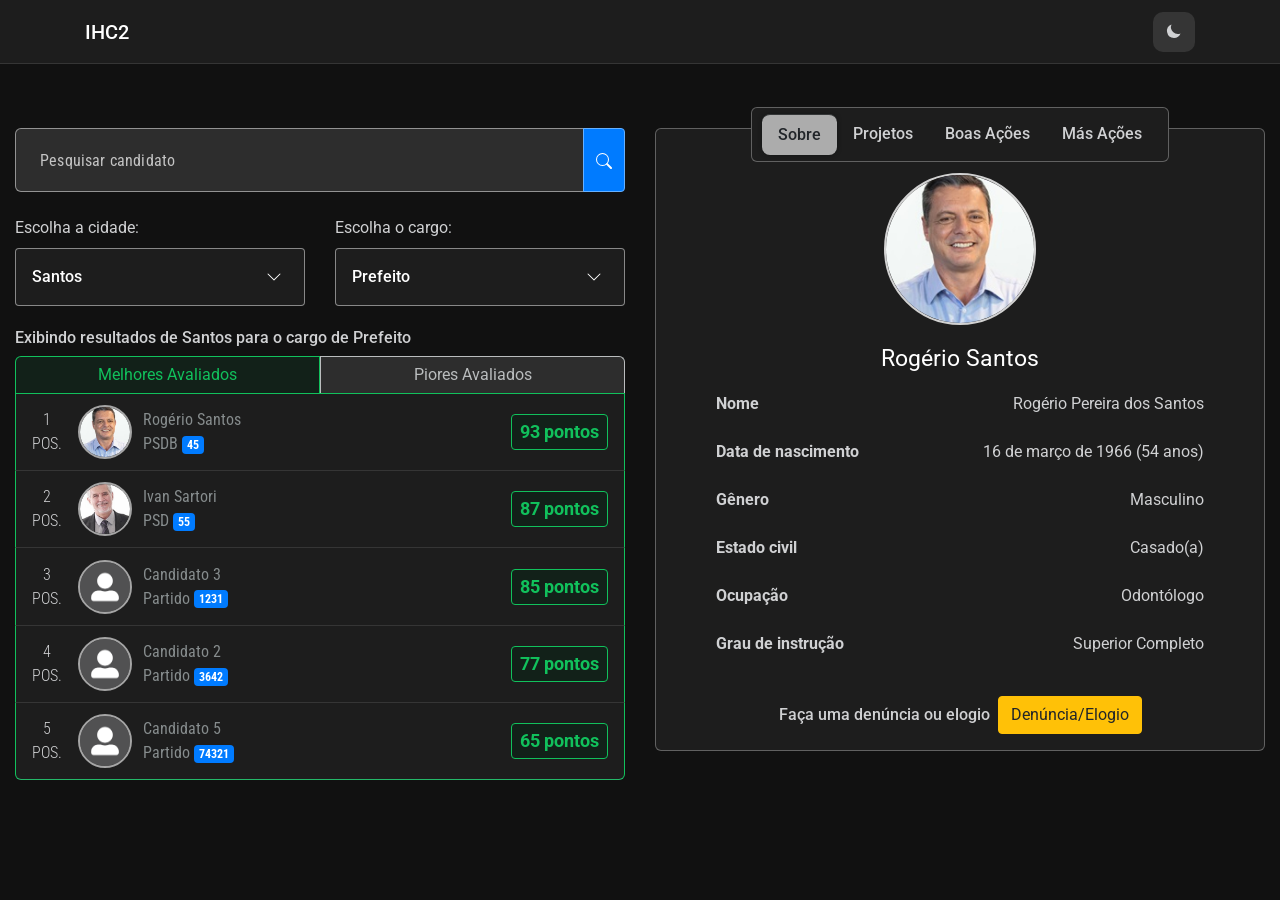
==== index.html @ b2888a90 "Arrumando erros nas imagens" ====
<!DOCTYPE html>
<html lang="pt-BR">
<head>
  <meta charset="UTF-8">
  <meta name="viewport" content="width=device-width, initial-scale=1.0">
  <title>Trabalho de IHC2 - Unisantos</title>
  <link rel="stylesheet" href="https://stackpath.bootstrapcdn.com/bootstrap/4.5.2/css/bootstrap.min.css" crossorigin="anonymous">
  <link rel="stylesheet" href="css/main.css">
</head>
<body class="dt dark-var" id="principal">
  <header id="menu-superior">
    <nav class="navbar fixed-top justify-content-between dt dark-var">
      <div class="container" id="nav-container">
        <a class="navbar-brand mb-0 h5 sr-only" href="#pesquisa" accesskey="1">IHC2</a>
        <h1 class="navbar-brand mb-0" id="titulo"><a href="index.html" accesskey="2">IHC2</a></h1>
        <div class="menu dt dark-var">
          <div>
            <label for="theme-toggle" class="sr-only">Trocar tema do site (claro/escuro)</label>
            <noscript>
              <span>Não é possivel trocar o tema, pois o seu navegador não possui suporte para scripts habilitado.</span>
            </noscript>
            <a class="btn" role="button" id="theme-toggle" accesskey="3" onclick="temaCache()">
              <span class="sr-only">Trocar tema (escuro/claro)</span>
              <svg width="1em" height="1em" viewBox="0 0 16 16" class="bi bi-moon" fill="currentColor" xmlns="http://www.w3.org/2000/svg">
                <path fill-rule="evenodd" d="M14.53 10.53a7 7 0 0 1-9.058-9.058A7.003 7.003 0 0 0 8 15a7.002 7.002 0 0 0 6.53-4.47z"/>
              </svg>
            </a>
          </div>
        </div>
      </div>
    </nav>
  </header>
  <div class="container-lg mb-3" id="main-container">
    <section id="modalSec">
        <div class="modal" id="denunciarModal">
            <div class="modal-dialog modal-xl modal-dialog-centered modal-dialog-scrollable">
                <div class="modal-content">
                    <div class="modal-header">
                        <span class="modal-title h5">Informar</span>
                        <button type="button" class="close" data-dismiss="modal" aria-label="Close">
                        <span aria-hidden="true">&times;</span>
                        </button>
                    </div>
                    <div class="modal-body">
                        <form>
                            <div class="form-group">
                              <label for="exampleInputEmail1">Seu email</label>
                              <input type="email" class="form-control" id="exampleInputEmail1" aria-describedby="emailHelp">
                              <small id="emailHelp" class="form-text text-muted">Nunca iremos divulgar o seu email.</small>
                            </div>
                            <div class="form-group">
                                <label for="tipoInformar">Informe se é uma denúncia ou elogio</label>
                                <select class="form-control" name="tipoInformar" id="tipoInformar">
                                    <option value="Elogio" label="Elogio">Elogio</option>
                                    <option value="Denúncia" label="Denúncia">Denúncia</option>
                                </select>
                            </div>
                            <div class="form-group">
                                <span class="h6">Anexe arquivos (Opcional)</span>
                                <small class="form-text text-muted">Se quiser você pode anexar fotos, videos, pdfs ou qualquer tipo de arquivo que comprove a sua denúncia/elogio</small>
                              <div class="cfi">
                                <label for="dragdrop">
                                    <span class="sr-only">Anexar arquivos</span>
                                    <svg width="1em" height="1em" fill="currentColor" viewBox="0 0 16 16" class="bi bi-cloud-upload-fill" fill="currentColor" xmlns="http://www.w3.org/2000/svg">
                                        <path fill-rule="evenodd" d="M8 0a5.53 5.53 0 0 0-3.594 1.342c-.766.66-1.321 1.52-1.464 2.383C1.266 4.095 0 5.555 0 7.318 0 9.366 1.708 11 3.781 11H7.5V5.707L5.354 7.854a.5.5 0 1 1-.708-.708l3-3a.5.5 0 0 1 .708 0l3 3a.5.5 0 0 1-.708.708L8.5 5.707V11h4.188C14.502 11 16 9.57 16 7.773c0-1.636-1.242-2.969-2.834-3.194C12.923 1.999 10.69 0 8 0zm-.5 14.5V11h1v3.5a.5.5 0 0 1-1 0z"/>
                                    </svg>
                                    <small>Arraste ou clique para anexar arquivos</small>
                                </label>
                                  <input type="file" class="custom-file-input" id="dragdrop">
                              </div>
                            </div>
                            <div class="form-group mt-3">
                                <label for="textarea">Descreva sua denúncia/elogio</label>
                                <textarea class="form-control" id="textarea" aria-label="Descreva a denúncia ou elogio"></textarea>
                            </div>
                            <div class="container-fluid">
                                <div class="row justify-content-end">
                                    <button type="submit" class="btn btn-primary">Enviar</button>
                                </div>
                            </div>
                          </form>
                    </div>
                </div>
            </div>
        </div>
      </section>
    <div class="row">
      <div class="col">
        <section id="secaoPesquisa">
          <div class="input-group mb-4 dt dark-var" id="pesquisa" >
            <label for="areaPesquisa" class="sr-only">Pesquisar candidato</label>
            <input type="text" id="areaPesquisa" class="form-control" placeholder="Pesquisar candidato" aria-label="Pesquisar candidato" aria-describedby="pesquisarCandidato">
            <div class="input-group-append">
              <button class="btn" type="button" id="pesquisarCandidato">
                <svg width="1em" height="1em" viewBox="0 0 16 16" class="bi bi-search" fill="currentColor" xmlns="http://www.w3.org/2000/svg">
                  <path fill-rule="evenodd" d="M10.442 10.442a1 1 0 0 1 1.415 0l3.85 3.85a1 1 0 0 1-1.414 1.415l-3.85-3.85a1 1 0 0 1 0-1.415z"/>
                  <path fill-rule="evenodd" d="M6.5 12a5.5 5.5 0 1 0 0-11 5.5 5.5 0 0 0 0 11zM13 6.5a6.5 6.5 0 1 1-13 0 6.5 6.5 0 0 1 13 0z"/>
                </svg>
              </button>
            </div>
          </div>
        </section>
        <section id="filtroLista">
          <div class="filter dt dark-var">
            <form>
              <div class="row">
                <div class="col">
                  <label for="selecionarCidade">Escolha a cidade:</label>
                  <select class="form-control" name="selecionarCidade" id="selecionarCidade">
                    <option value="Bertioga" label="Bertioga">Bertioga</option>
                    <option value="Cubatão" label="Cubatão">Cubatão</option>
                    <option value="Guarujá" label="Guarujá">Guarujá</option>
                    <option value="Itanhaém" label="Itanhaém">Itanhaém</option>
                    <option value="Mongaguá" label="Mongaguá">Mongaguá</option>
                    <option value="Peruíbe" label="Peruíbe">Peruíbe</option>
                    <option value="Praia Grande" label="Praia Grande">Praia Grande</option>
                    <option value="Santos" label="Santos" selected>Santos</option>
                    <option value="São Vicente" label="São Vicente">São Vicente</option>
                  </select>
                </div>
                <div class="col">
                  <label for="selecionarCargo">Escolha o cargo:</label>
                  <select class="form-control" id="selecionarCargo" name="selecionarCargo">
                    <option value="Prefeito" label="Prefeito">Prefeito</option>
                    <option value="Vereador" label="Vereador">Vereador</option>
                  </select>
                </div>
              </div>
            </form>
            <span class="h6" id="resultadoFiltro" style="display: block; margin-top: 1.4rem;">Exibindo resultados de Santos para o cargo de Prefeito</span>
          </div>
        </section>
        <section id="controlesDaListaCandidatos">
          <div class="dt dark-var" id="tab-control-politicos">
            <button id="bonsBtn" type="button" tab="bons" class="btn active">Melhores Avaliados</button>
            <button id="ruinsBtn" type="button" tab="ruins" class="btn">Piores Avaliados</button>
          </div>
        </section>
        <section id="rankingDePoliticos">
          <div class="tabs" id="tabs-politicos">
            <div class="tab showhide" id="bons">
              <ul class="list-group ranking dt dark-var" id="listbons">
                <li class="list-group-item">
                  <a id="joscreildo" class="active" href="#" profile-id="1candidato">
                    <div class="first-part">
                      <div class="pos">
                        <span class="num">1</span>
                        <span>pos.</span>
                      </div>
                      <div class="about">
                        <img src="img/candidatos/santos_rogeriosantos.jpg" alt="Rogério Santos">
                        <div class="np">
                          <span>Rogério Santos</span>
                          <span>PSDB <span class="badge badge-primary">45</span></span>
                        </div>
                      </div>
                    </div>
                    <div class="second-part">
                      <div class="pts">
                        <span class="badge badge-green big"><span class="score">93</span> pontos</span>
                      </div>
                    </div>
                  </a>
                </li>
                <li class="list-group-item">
                  <a href="#" profile-id="2candidato">
                    <div class="first-part">
                      <div class="pos">
                        <span class="num">2</span>
                        <span>pos.</span>
                      </div>
                      <div class="about">
                        <img src="img/candidatos/santos_ivansartori.jpg" alt="Ivan Sartori">
                        <div class="np">
                          <span>Ivan Sartori</span>
                          <span>PSD <span class="badge badge-primary">55</span></span>
                        </div>
                      </div>
                    </div>
                    <div class="second-part">
                      <div class="pts">
                        <span class="badge badge-green big"><span class="score">87</span> pontos</span>
                      </div>
                    </div>
                  </a>
                </li>
                <li class="list-group-item">
                  <a href="#" profile-id="3candidato">
                    <div class="first-part">
                      <div class="pos">
                        <span class="num">3</span>
                        <span>pos.</span>
                      </div>
                      <div class="about">
                        <img src="img/user.png" alt="Nome do Candidato">
                        <div class="np">
                          <span>Candidato 3</span>
                          <span>Partido <span class="badge badge-primary">1231</span></span>
                        </div>
                      </div>
                    </div>
                    <div class="second-part">
                      <div class="pts">
                        <span class="badge badge-green big"><span class="score">85</span> pontos</span>
                      </div>
                    </div>
                  </a>
                </li>
                <li class="list-group-item">
                  <a href="#" profile-id="4candidato">
                    <div class="first-part">
                      <div class="pos">
                        <span class="num">4</span>
                        <span>pos.</span>
                      </div>
                      <div class="about">
                        <img src="img/user.png" alt="Nome do Candidato">
                        <div class="np">
                          <span>Candidato 2</span>
                          <span>Partido <span class="badge badge-primary">3642</span></span>
                        </div>
                      </div>
                    </div>
                    <div class="second-part">
                      <div class="pts">
                        <span class="badge badge-green big"><span class="score">77</span> pontos</span>
                      </div>
                    </div>
                  </a>
                </li>
                <li class="list-group-item">
                  <a href="#" profile-id="5candidato">
                    <div class="first-part">
                      <div class="pos">
                        <span class="num">5</span>
                        <span>pos.</span>
                      </div>
                      <div class="about">
                        <img src="img/user.png" alt="Nome do Candidato">
                        <div class="np">
                          <span>Candidato 5</span>
                          <span>Partido <span class="badge badge-primary">74321</span></span>
                        </div>
                      </div>
                    </div>
                    <div class="second-part">
                      <div class="pts">
                        <span class="badge badge-green big"><span class="score">65</span> pontos</span>
                      </div>
                    </div>
                  </a>
                </li>
              </ul>
            </div>
            <div class="tab" id="ruins">
              <ul class="list-group ranking dt dark-var" id="listruins" >
                <li class="list-group-item">
                  <a id="joscreildo" class="active" href="#" profile-id="6candidato">
                    <div class="first-part">
                      <div class="pos">
                        <span class="num">1</span>
                        <span>pos.</span>
                      </div>
                      <div class="about">
                        <img src="img/user.png" alt="Nome do Candidato">
                        <div class="np">
                          <span>Candidato 6</span>
                          <span>Partido <span class="badge badge-primary">88863</span></span>
                        </div>
                      </div>
                    </div>
                    <div class="second-part">
                      <div class="pts">
                        <span class="badge badge-red big"><span class="score">34</span> pontos</span>
                      </div>
                    </div>
                  </a>
                </li>
                <li class="list-group-item">
                  <a href="#" profile-id="7candidato">
                    <div class="first-part">
                      <div class="pos">
                        <span class="num">2</span>
                        <span>pos.</span>
                      </div>
                      <div class="about">
                        <img src="img/user.png" alt="Nome do Candidato">
                        <div class="np">
                          <span>Candidato 7</span>
                          <span>Partido <span class="badge badge-primary">63133</span></span>
                        </div>
                      </div>
                    </div>
                    <div class="second-part">
                      <div class="pts">
                        <span class="badge badge-red big"><span class="score">32</span> pontos</span>
                      </div>
                    </div>
                  </a>
                </li>
                <li class="list-group-item">
                  <a href="#" profile-id="8candidato">
                    <div class="first-part">
                      <div class="pos">
                        <span class="num">3</span>
                        <span>pos.</span>
                      </div>
                      <div class="about">
                        <img src="img/user.png" alt="Nome do Candidato">
                        <div class="np">
                          <span>Candidato 8</span>
                          <span>Partido <span class="badge badge-primary">86753</span></span>
                        </div>
                      </div>
                    </div>
                    <div class="second-part">
                      <div class="pts">
                        <span class="badge badge-red big"><span class="score">23</span> pontos</span>
                      </div>
                    </div>
                  </a>
                </li>
                <li class="list-group-item">
                  <a href="#" profile-id="9candidato">
                    <div class="first-part">
                      <div class="pos">
                        <span class="num">4</span>
                        <span>pos.</span>
                      </div>
                      <div class="about">
                        <img src="img/user.png" alt="Nome do Candidato">
                        <div class="np">
                          <span>Candidato 9</span>
                          <span>Partido <span class="badge badge-primary">63452</span></span>
                        </div>
                      </div>
                    </div>
                    <div class="second-part">
                      <div class="pts">
                        <span class="badge badge-red big"><span class="score">18</span> pontos</span>
                      </div>
                    </div>
                  </a>
                </li>
                <li class="list-group-item">
                  <a href="#" profile-id="10candidato">
                    <div class="first-part">
                      <div class="pos">
                        <span class="num">5</span>
                        <span>pos.</span>
                      </div>
                      <div class="about">
                        <img src="img/user.png" alt="Nome do Candidato">
                        <div class="np">
                          <span>Candidato 10</span>
                          <span>Partido <span class="badge badge-primary">35452</span></span>
                        </div>
                      </div>
                    </div>
                    <div class="second-part">
                      <div class="pts">
                        <span class="badge badge-red big"><span class="score">11</span> pontos</span>
                      </div>
                    </div>
                  </a>
                </li>
              </ul>
            </div>
          </div>
        </section>

      </div>
      <div class="col showhide" id="profile">
        <section id="perfisDosCandidatos">
          <div class="profile dt dark-var" id="1candidato" active profile >
            <div class="close">
              <label for="closeprofile" class="sr-only">Fechar Pagina sobre o candidato</label>
              <button type="button" id="closeprofile" close-btn>
                <svg xmlns="http://www.w3.org/2000/svg" height="1.25rem" viewBox="0 0 329.26933 329" width="1.25rem" fill="currentColor"><path d="m194.800781 164.769531 128.210938-128.214843c8.34375-8.339844 8.34375-21.824219 0-30.164063-8.339844-8.339844-21.824219-8.339844-30.164063 0l-128.214844 128.214844-128.210937-128.214844c-8.34375-8.339844-21.824219-8.339844-30.164063 0-8.34375 8.339844-8.34375 21.824219 0 30.164063l128.210938 128.214843-128.210938 128.214844c-8.34375 8.339844-8.34375 21.824219 0 30.164063 4.15625 4.160156 9.621094 6.25 15.082032 6.25 5.460937 0 10.921875-2.089844 15.082031-6.25l128.210937-128.214844 128.214844 128.214844c4.160156 4.160156 9.621094 6.25 15.082032 6.25 5.460937 0 10.921874-2.089844 15.082031-6.25 8.34375-8.339844 8.34375-21.824219 0-30.164063zm0 0"/></svg>
              </button>
            </div>
            <div class="tab-control-container">
                <ul class="nav nav-pills tab-control" role="tablist">
                    <li class="nav-item">
                        <a class="nav-link active" id="candidato1-sobre-tab" data-toggle="pill" href="#candidato1-sobre" role="tab" aria-controls="candidato1-sobre" aria-selected="true">Sobre</a>
                    </li>
                    <li class="nav-item">
                        <a class="nav-link" id="candidato1-projetos-tab" data-toggle="pill" href="#candidato1-projetos" role="tab" aria-controls="candidato1-projetos" aria-selected="false">Projetos</a>
                    </li>
                    <li class="nav-item">
                        <a class="nav-link" id="candidato1-boas-tab" data-toggle="pill" href="#candidato1-boas" role="tab" aria-controls="candidato1-boas" aria-selected="false">Boas Ações</a>
                    </li>
                    <li class="nav-item">
                        <a class="nav-link" id="candidato1-mas-tab" data-toggle="pill" href="#candidato1-mas" role="tab" aria-controls="candidato1-mas" aria-selected="false">Más Ações</a>
                    </li>

                    </ul>
            </div>
              <div class="tab-content" id="candidato1-content">
                <div class="tab-pane fade show active sobre" id="candidato1-sobre" role="tabpanel" aria-labelledby="candidato1-sobre-tab">
                    <div class="center d-flex align-items-center flex-column">
                        <img src="img/candidatos/santos_rogeriosantos.jpg" alt="Rogério Santos">
                        <span class="nome dt dark-var">Rogério Santos</span>
                      </div>
                      <dl class="row">
                        <dt class="col-5">Nome</dt>
                        <dd class="col-7">
                          <p>Rogério Pereira dos Santos</p>
                        </dd>

                        <dt class="col-5">Data de nascimento</dt>
                        <dd class="col-7">
                          <p>16 de março de 1966 (54 anos)</p>
                        </dd>

                        <dt class="col-5">Gênero</dt>
                        <dd class="col-7">
                          <p>Masculino</p>
                        </dd>

                        <dt class="col-5">Estado civil</dt>
                        <dd class="col-7">
                          <p>Casado(a)</p>
                        </dd>

                        <dt class="col-5">Ocupação</dt>
                        <dd class="col-7">
                          <p>Odontólogo</p>
                        </dd>

                        <dt class="col-5">Grau de instrução</dt>
                        <dd class="col-7">
                          <p>Superior Completo</p>
                        </dd>
                      </dl>
                      <div class="container-fluid mt-3">
                          <div class="row justify-content-center align-items-center">
                            <span class="h6 mr-2 mb-0">Faça uma denúncia ou elogio</span>
                            <button class="btn btn-warning" data-toggle="modal" data-target="#denunciarModal" type="button">Denúncia/Elogio</button>
                          </div>
                      </div>
                </div>
                <div class="tab-pane fade tab scroll" id="candidato1-projetos" role="tabpanel" aria-labelledby="candidato1-projetos-tab">
                    <span class="h4" style="margin-bottom: 1rem; display: inline-block;">Projetos</span>
                <div class="card dt dark-var mb-3">
                  <div class="card-header">Educação</div>
                  <div class="card-body">
                    <p class="card-text">Implementar a construção de creches e escolas infantis em parceria com a iniciativa privada.</p>
                  </div>
                </div>
                <div class="card dt dark-var mb-3">
                  <div class="card-header">Turismo</div>
                  <div class="card-body">
                    <p class="card-text">Reformar o Armazem de Bagagem da Estação do Valongo.</p>
                  </div>
                </div>
                <div class="card dt dark-var mb-3">
                  <div class="card-header">Drogas</div>
                  <div class="card-body">
                    <p class="card-text">Ampliar o Programa Mãe Santista para atendimento de gestantes usuárias de drogas, vítimas de violência, em situação de risco e vulnerabilidade.</p>
                  </div>
                </div>
                <div class="card dt dark-var mb-3">
                  <div class="card-header">Meio ambiente</div>
                  <div class="card-body">
                    <p class="card-text">Criar o Pelotão Ambiental da Guarda Civil Municipal </p>
                  </div>
                </div>
                <div class="card dt dark-var mb-3">
                  <div class="card-header">Saúde</div>
                  <div class="card-body">
                    <p class="card-text">Transferir a Policlínica da Av. Conselheiro Nébias para um novo endereço.</p>
                  </div>
                </div>
                <div class="card dt dark-var mb-3">
                  <div class="card-header">Segurança Pública</div>
                  <div class="card-body">
                    <p class="card-text">Criar a Ronda de Monitoramento por Drones.</p>
                  </div>
                </div>
                </div>
                <div class="tab-pane fade tab scroll" id="candidato1-boas" role="tabpanel" aria-labelledby="candidato1-boas-tab">
                    <span class="h4 mb-3" style="display: inline-block;">Boas Acoes</span class="h4">
                        <div class="card dt dark-var mb-3">
                          <div class="row no-gutters">
                            <div class="col-2">
                              +15 pts
                            </div>
                            <div class="col-10">
                              <div class="card-body">
                                <p class="card-text">This is a wider card with supporting text below as a natural lead-in to additional content. This content is a little bit longer.</p>
                              </div>
                            </div>
                          </div>
                        </div>
                        <div class="card dt dark-var mb-3">
                          <div class="row no-gutters">
                            <div class="col-2">
                              +15 pts
                            </div>
                            <div class="col-10">
                              <div class="card-body">
                                <p class="card-text">This is a wider card with supporting text below as a natural lead-in to additional content. This content is a little bit longer.</p>
                              </div>
                            </div>
                          </div>
                        </div>
                        <div class="card dt dark-var mb-3">
                          <div class="row no-gutters">
                            <div class="col-2">
                              +15 pts
                            </div>
                            <div class="col-10">
                              <div class="card-body">
                                <p class="card-text">This is a wider card with supporting text below as a natural lead-in to additional content. This content is a little bit longer.</p>
                              </div>
                            </div>
                          </div>
                        </div>
                        <div class="card dt dark-var mb-3">
                          <div class="row no-gutters">
                            <div class="col-2">
                              +15 pts
                            </div>
                            <div class="col-10">
                              <div class="card-body">
                                <p class="card-text">This is a wider card with supporting text below as a natural lead-in to additional content. This content is a little bit longer.</p>
                              </div>
                            </div>
                          </div>
                        </div>
                        <div class="card dt dark-var mb-3">
                          <div class="row no-gutters">
                            <div class="col-2">
                              +15 pts
                            </div>
                            <div class="col-10">
                              <div class="card-body">
                                <p class="card-text">This is a wider card with supporting text below as a natural lead-in to additional content. This content is a little bit longer.</p>
                              </div>
                            </div>
                          </div>
                        </div>
                        <div class="card dt dark-var mb-3">
                          <div class="row no-gutters">
                            <div class="col-2">
                              +15 pts
                            </div>
                            <div class="col-10">
                              <div class="card-body">
                                <p class="card-text">This is a wider card with supporting text below as a natural lead-in to additional content. This content is a little bit longer.</p>
                              </div>
                            </div>
                          </div>
                        </div>
                </div>
                <div class="tab-pane fade tab scroll" id="candidato1-mas" role="tabpanel" aria-labelledby="candidato1-mas-tab">
                    <span class="h4 mb-3" style="display: inline-block;">Más Acoes</span class="h4">
                        <div class="card dt dark-var mb-3">
                          <div class="row no-gutters">
                            <div class="col-2">
                              -15 pts
                            </div>
                            <div class="col-10">
                              <div class="card-body">
                                <p class="card-text">This is a wider card with supporting text below as a natural lead-in to additional content. This content is a little bit longer.</p>
                              </div>
                            </div>
                          </div>
                        </div>
                        <div class="card dt dark-var mb-3">
                          <div class="row no-gutters">
                            <div class="col-2">
                              -15 pts
                            </div>
                            <div class="col-10">
                              <div class="card-body">
                                <p class="card-text">This is a wider card with supporting text below as a natural lead-in to additional content. This content is a little bit longer.</p>
                              </div>
                            </div>
                          </div>
                        </div>
                        <div class="card dt dark-var mb-3">
                          <div class="row no-gutters">
                            <div class="col-2">
                              -15 pts
                            </div>
                            <div class="col-10">
                              <div class="card-body">
                                <p class="card-text">This is a wider card with supporting text below as a natural lead-in to additional content. This content is a little bit longer.</p>
                              </div>
                            </div>
                          </div>
                        </div>
                        <div class="card dt dark-var mb-3">
                          <div class="row no-gutters">
                            <div class="col-2">
                              -15 pts
                            </div>
                            <div class="col-10">
                              <div class="card-body">
                                <p class="card-text">This is a wider card with supporting text below as a natural lead-in to additional content. This content is a little bit longer.</p>
                              </div>
                            </div>
                          </div>
                        </div>
                        <div class="card dt dark-var mb-3">
                          <div class="row no-gutters">
                            <div class="col-2">
                              -15 pts
                            </div>
                            <div class="col-10">
                              <div class="card-body">
                                <p class="card-text">This is a wider card with supporting text below as a natural lead-in to additional content. This content is a little bit longer.</p>
                              </div>
                            </div>
                          </div>
                        </div>
                        <div class="card dt dark-var mb-3">
                          <div class="row no-gutters">
                            <div class="col-2">
                              -15 pts
                            </div>
                            <div class="col-10">
                              <div class="card-body">
                                <p class="card-text">This is a wider card with supporting text below as a natural lead-in to additional content. This content is a little bit longer.</p>
                              </div>
                            </div>
                          </div>
                        </div>
                </div>
              </div>
            <!-- abas -->
          </div>
          <div class="profile dt d-none dark-var" id="2candidato" profile >
            <div class="close">
              <label for="closeprofile" class="sr-only">Fechar Pagina sobre o candidato</label>
              <button type="button" id="closeprofile" close-btn>
                <svg xmlns="http://www.w3.org/2000/svg" height="1.25rem" viewBox="0 0 329.26933 329" width="1.25rem" fill="currentColor"><path d="m194.800781 164.769531 128.210938-128.214843c8.34375-8.339844 8.34375-21.824219 0-30.164063-8.339844-8.339844-21.824219-8.339844-30.164063 0l-128.214844 128.214844-128.210937-128.214844c-8.34375-8.339844-21.824219-8.339844-30.164063 0-8.34375 8.339844-8.34375 21.824219 0 30.164063l128.210938 128.214843-128.210938 128.214844c-8.34375 8.339844-8.34375 21.824219 0 30.164063 4.15625 4.160156 9.621094 6.25 15.082032 6.25 5.460937 0 10.921875-2.089844 15.082031-6.25l128.210937-128.214844 128.214844 128.214844c4.160156 4.160156 9.621094 6.25 15.082032 6.25 5.460937 0 10.921874-2.089844 15.082031-6.25 8.34375-8.339844 8.34375-21.824219 0-30.164063zm0 0"/></svg>
              </button>
            </div>
            <div class="tab-control-container">
                <ul class="nav nav-pills tab-control" role="tablist">
                    <li class="nav-item">
                        <a class="nav-link active" id="candidato2-sobre-tab" data-toggle="pill" href="#candidato2-sobre" role="tab" aria-controls="candidato2-sobre" aria-selected="true">Sobre</a>
                    </li>
                    <li class="nav-item">
                        <a class="nav-link" id="candidato2-projetos-tab" data-toggle="pill" href="#candidato2-projetos" role="tab" aria-controls="candidato2-projetos" aria-selected="false">Projetos</a>
                    </li>
                    <li class="nav-item">
                        <a class="nav-link" id="candidato2-boas-tab" data-toggle="pill" href="#candidato2-boas" role="tab" aria-controls="candidato2-boas" aria-selected="false">Boas Ações</a>
                    </li>
                    <li class="nav-item">
                        <a class="nav-link" id="candidato2-mas-tab" data-toggle="pill" href="#candidato2-mas" role="tab" aria-controls="candidato2-mas" aria-selected="false">Más Ações</a>
                    </li>

                    </ul>
            </div>
            <div class="tab-content" id="candidato2-content">
                <div class="tab-pane fade show active sobre" id="candidato2-sobre" role="tabpanel" aria-labelledby="candidato2-sobre-tab">
                    <div class="center d-flex align-items-center flex-column">
                        <img src="img/candidatos/santos_ivansartori.jpg" alt="Ivan Sartori">
                        <span class="nome dt dark-var">Ivan Sartori</span>
                      </div>
                      <dl class="row">
                        <dt class="col-5">Nome</dt>
                        <dd class="col-7">
                          <p>Ivan Ricardo Garisio Sartori</p>
                        </dd>

                        <dt class="col-5">Data de nascimento</dt>
                        <dd class="col-7">
                          <p>14 de janeiro de 1957 (63 anos)</p>
                        </dd>

                        <dt class="col-5">Gênero</dt>
                        <dd class="col-7">
                          <p>Masculino</p>
                        </dd>

                        <dt class="col-5">Estado civil</dt>
                        <dd class="col-7">
                          <p>Divorciado(a)</p>
                        </dd>

                        <dt class="col-5">Ocupação</dt>
                        <dd class="col-7">
                          <p>Advogado</p>
                        </dd>

                        <dt class="col-5">Grau de instrução</dt>
                        <dd class="col-7">
                          <p>Superior Completo</p>
                        </dd>
                      </dl>
                      <div class="container-fluid mt-3">
                          <div class="row justify-content-center align-items-center">
                            <span class="h6 mr-2 mb-0">Faça uma denúncia ou elogio</span>
                            <button class="btn btn-warning" data-toggle="modal" data-target="#denunciarModal" type="button">Denúncia/Elogio</button>
                          </div>
                      </div>
                </div>
                <div class="tab-pane fade tab scroll" id="candidato2-projetos" role="tabpanel" aria-labelledby="candidato2-projetos-tab">
                    <span class="h4" style="margin-bottom: 1rem; display: inline-block;">Projetos</span>
                <div class="card dt dark-var mb-3">
                  <div class="card-header">Educação</div>
                  <div class="card-body">
                    <p class="card-text">Creche na Universidade: ofertar em parceria com as
                        Universidades de Santos a opção de creche em horário de aula
                        onde permita que discentes mães e pais de crianças em pequena
                        idade possam estudar e se qualificar. Um dos maiores motivos de
                        evasão do ensino superior ocorre entre os discentes que são mães
                        e pais.</p>
                  </div>
                </div>
                <div class="card dt dark-var mb-3">
                  <div class="card-header">Turismo</div>
                  <div class="card-body">
                    <p class="card-text">Fábrica de Cultura – Espaço público, onde serão
                        realizados cursos, aulas e oficinas de artes, música, danças e
                        tantas outras formas de manifestação de Cultura
                        </p>
                  </div>
                </div>
                <div class="card dt dark-var mb-3">
                  <div class="card-header">Drogas</div>
                  <div class="card-body">
                    <p class="card-text">Criar programa integrado de atendimento aos
                        dependentes de álcool e drogas, que envolva atenção na área da
                        saúde, educação, formação profissional e assistência jurídica.
                        </p>
                  </div>
                </div>
                <div class="card dt dark-var mb-3">
                  <div class="card-header">Meio ambiente</div>
                  <div class="card-body">
                    <p class="card-text">Fiscalizar a concessionária de água
                        O município precisa ter um departamento de fiscalização da empresa
                        concessionária de água e esgoto. Práticas da concessionária, como as altas
                        contas, precisam ser coibidas com firmeza.
                    </p>
                  </div>
                </div>
                <div class="card dt dark-var mb-3">
                  <div class="card-header">Saúde</div>
                  <div class="card-body">
                    <p class="card-text">Saúde Digitalizada – Todo o Sistema de Saúde será
                        digitalizado, com prontuários eletrônicos, e assinatura digital dos
                        médicos e demais colaboradores.</p>
                  </div>
                </div>
                <div class="card dt dark-var mb-3">
                  <div class="card-header">Segurança Pública</div>
                  <div class="card-body">
                    <p class="card-text">Criar a Ronda de Monitoramento por Drones.</p>
                  </div>
                </div>
                </div>
                <div class="tab-pane fade tab scroll" id="candidato2-boas" role="tabpanel" aria-labelledby="candidato2-boas-tab">
                    <span class="h4 mb-3" style="display: inline-block;">Boas Acoes</span class="h4">
                        <div class="card dt dark-var mb-3">
                          <div class="row no-gutters">
                            <div class="col-2">
                              +15 pts
                            </div>
                            <div class="col-10">
                              <div class="card-body">
                                <p class="card-text">This is a wider card with supporting text below as a natural lead-in to additional content. This content is a little bit longer.</p>
                              </div>
                            </div>
                          </div>
                        </div>
                        <div class="card dt dark-var mb-3">
                          <div class="row no-gutters">
                            <div class="col-2">
                              +15 pts
                            </div>
                            <div class="col-10">
                              <div class="card-body">
                                <p class="card-text">This is a wider card with supporting text below as a natural lead-in to additional content. This content is a little bit longer.</p>
                              </div>
                            </div>
                          </div>
                        </div>
                        <div class="card dt dark-var mb-3">
                          <div class="row no-gutters">
                            <div class="col-2">
                              +15 pts
                            </div>
                            <div class="col-10">
                              <div class="card-body">
                                <p class="card-text">This is a wider card with supporting text below as a natural lead-in to additional content. This content is a little bit longer.</p>
                              </div>
                            </div>
                          </div>
                        </div>
                        <div class="card dt dark-var mb-3">
                          <div class="row no-gutters">
                            <div class="col-2">
                              +15 pts
                            </div>
                            <div class="col-10">
                              <div class="card-body">
                                <p class="card-text">This is a wider card with supporting text below as a natural lead-in to additional content. This content is a little bit longer.</p>
                              </div>
                            </div>
                          </div>
                        </div>
                        <div class="card dt dark-var mb-3">
                          <div class="row no-gutters">
                            <div class="col-2">
                              +15 pts
                            </div>
                            <div class="col-10">
                              <div class="card-body">
                                <p class="card-text">This is a wider card with supporting text below as a natural lead-in to additional content. This content is a little bit longer.</p>
                              </div>
                            </div>
                          </div>
                        </div>
                        <div class="card dt dark-var mb-3">
                          <div class="row no-gutters">
                            <div class="col-2">
                              +15 pts
                            </div>
                            <div class="col-10">
                              <div class="card-body">
                                <p class="card-text">This is a wider card with supporting text below as a natural lead-in to additional content. This content is a little bit longer.</p>
                              </div>
                            </div>
                          </div>
                        </div>
                </div>
                <div class="tab-pane fade tab scroll" id="candidato2-mas" role="tabpanel" aria-labelledby="candidato2-mas-tab">
                    <span class="h4 mb-3" style="display: inline-block;">Más Acoes</span class="h4">
                        <div class="card dt dark-var mb-3">
                          <div class="row no-gutters">
                            <div class="col-2">
                              -15 pts
                            </div>
                            <div class="col-10">
                              <div class="card-body">
                                <p class="card-text">This is a wider card with supporting text below as a natural lead-in to additional content. This content is a little bit longer.</p>
                              </div>
                            </div>
                          </div>
                        </div>
                        <div class="card dt dark-var mb-3">
                          <div class="row no-gutters">
                            <div class="col-2">
                              -15 pts
                            </div>
                            <div class="col-10">
                              <div class="card-body">
                                <p class="card-text">This is a wider card with supporting text below as a natural lead-in to additional content. This content is a little bit longer.</p>
                              </div>
                            </div>
                          </div>
                        </div>
                        <div class="card dt dark-var mb-3">
                          <div class="row no-gutters">
                            <div class="col-2">
                              -15 pts
                            </div>
                            <div class="col-10">
                              <div class="card-body">
                                <p class="card-text">This is a wider card with supporting text below as a natural lead-in to additional content. This content is a little bit longer.</p>
                              </div>
                            </div>
                          </div>
                        </div>
                        <div class="card dt dark-var mb-3">
                          <div class="row no-gutters">
                            <div class="col-2">
                              -15 pts
                            </div>
                            <div class="col-10">
                              <div class="card-body">
                                <p class="card-text">This is a wider card with supporting text below as a natural lead-in to additional content. This content is a little bit longer.</p>
                              </div>
                            </div>
                          </div>
                        </div>
                        <div class="card dt dark-var mb-3">
                          <div class="row no-gutters">
                            <div class="col-2">
                              -15 pts
                            </div>
                            <div class="col-10">
                              <div class="card-body">
                                <p class="card-text">This is a wider card with supporting text below as a natural lead-in to additional content. This content is a little bit longer.</p>
                              </div>
                            </div>
                          </div>
                        </div>
                        <div class="card dt dark-var mb-3">
                          <div class="row no-gutters">
                            <div class="col-2">
                              -15 pts
                            </div>
                            <div class="col-10">
                              <div class="card-body">
                                <p class="card-text">This is a wider card with supporting text below as a natural lead-in to additional content. This content is a little bit longer.</p>
                              </div>
                            </div>
                          </div>
                        </div>
                </div>
              </div>

            <!-- abas -->
          </div>

          <div class="profile dt d-none dark-var" id="3candidato" profile >
            <div class="close">
              <label for="closeprofile" class="sr-only">Fechar Pagina sobre o candidato</label>
              <button type="button" id="closeprofile" close-btn>
                <svg xmlns="http://www.w3.org/2000/svg" height="1.25rem" viewBox="0 0 329.26933 329" width="1.25rem" fill="currentColor"><path d="m194.800781 164.769531 128.210938-128.214843c8.34375-8.339844 8.34375-21.824219 0-30.164063-8.339844-8.339844-21.824219-8.339844-30.164063 0l-128.214844 128.214844-128.210937-128.214844c-8.34375-8.339844-21.824219-8.339844-30.164063 0-8.34375 8.339844-8.34375 21.824219 0 30.164063l128.210938 128.214843-128.210938 128.214844c-8.34375 8.339844-8.34375 21.824219 0 30.164063 4.15625 4.160156 9.621094 6.25 15.082032 6.25 5.460937 0 10.921875-2.089844 15.082031-6.25l128.210937-128.214844 128.214844 128.214844c4.160156 4.160156 9.621094 6.25 15.082032 6.25 5.460937 0 10.921874-2.089844 15.082031-6.25 8.34375-8.339844 8.34375-21.824219 0-30.164063zm0 0"/></svg>
              </button>
            </div>
            <!-- Inicio do controle -->
            <div class="tab-control-container">
              <div class="tab-control" id="tab-control">
                <button type="button" tab="sobre" class="btn active">Sobre</button>
                <button type="button" tab="projetos" class="btn">Projetos</button>
                <button type="button" tab="boasacoes" class="btn">Boas Ações <span class="badge badge-green rounded">6</span></button>
                <button type="button" tab="masacoes" class="btn">Más Ações <span class="badge badge-red rounded">12</span></button>
              </div>
            </div>
            <!-- Fim do controle -->
            <!-- Inicio das abas -->
            <div class="tabs" id="tabs">
              <div class="tab sobre showhide" id="sobre">
                <div class="center d-flex align-items-center flex-column">
                  <img src="img/user.png" alt="Candidato 3">
                  <span class="nome">Candidato 3</span>
                </div>
                <dl class="row">
                  <dt class="col-5">Nome</dt>
                  <dd class="col-7">
                    <p>Nome completo do candidato 3</p>
                  </dd>

                  <dt class="col-5">Data de nascimento</dt>
                  <dd class="col-7">
                    <p>12 de janeiro de 1900 (120 anos)</p>
                  </dd>

                  <dt class="col-5">Gênero</dt>
                  <dd class="col-7">
                    <p>Masculino</p>
                  </dd>

                  <dt class="col-5">Estado civil</dt>
                  <dd class="col-7">
                    <p>Casado(a)</p>
                  </dd>

                  <dt class="col-5">Ocupação</dt>
                  <dd class="col-7">
                    <p>Pianista</p>
                  </dd>

                  <dt class="col-5">Grau de instrução</dt>
                  <dd class="col-7">
                    <p>Superior Completo</p>
                  </dd>
                </dl>
              </div>
              <div class="tab scroll" id="projetos">
                <span class="h4" style="margin-bottom: 1rem; display: inline-block;">Projetos</span>
                <div class="card dt dark-var mb-3">
                  <div class="card-header">Educação</div>
                  <div class="card-body">
                    <p class="card-text">Lorem ipsum dolor sit amet consectetur adipisicing elit. Ex consequatur, quo reprehenderit libero quos facere aliquid accusantium numquam tenetur.</p>
                  </div>
                </div>
                <div class="card dt dark-var mb-3">
                  <div class="card-header">Turismo</div>
                  <div class="card-body">
                    <p class="card-text">Lorem ipsum dolor sit amet consectetur adipisicing elit. Ex consequatur, quo reprehenderit libero quos facere aliquid accusantium numquam tenetur.</p>
                  </div>
                </div>
                <div class="card dt dark-var mb-3">
                  <div class="card-header">Drogas</div>
                  <div class="card-body">
                    <p class="card-text">Lorem ipsum dolor sit amet consectetur adipisicing elit. Ex consequatur, quo reprehenderit libero quos facere aliquid accusantium numquam tenetur.</p>
                  </div>
                </div>
                <div class="card dt dark-var mb-3">
                  <div class="card-header">Meio ambiente</div>
                  <div class="card-body">
                    <p class="card-text">Lorem ipsum dolor sit amet consectetur adipisicing elit. Ex consequatur, quo reprehenderit libero quos facere aliquid accusantium numquam tenetur.</p>
                  </div>
                </div>
                <div class="card dt dark-var mb-3">
                  <div class="card-header">Saúde</div>
                  <div class="card-body">
                    <p class="card-text">Lorem ipsum dolor sit amet consectetur adipisicing elit. Ex consequatur, quo reprehenderit libero quos facere aliquid accusantium numquam tenetur.</p>
                  </div>
                </div>
                <div class="card dt dark-var mb-3">
                  <div class="card-header">Segurança Pública</div>
                  <div class="card-body">
                    <p class="card-text">Lorem ipsum dolor sit amet consectetur adipisicing elit. Ex consequatur, quo reprehenderit libero quos facere aliquid accusantium numquam tenetur.</p>
                  </div>
                </div>
              </div>
              <div class="tab scroll" id="boasacoes">
                <span class="h4 mb-3" style="display: inline-block;">Boas Acoes</span class="h4">
                <div class="card dt dark-var mb-3">
                  <div class="row no-gutters">
                    <div class="col-2">
                      +15 pts
                    </div>
                    <div class="col-10">
                      <div class="card-body">
                        <p class="card-text">This is a wider card with supporting text below as a natural lead-in to additional content. This content is a little bit longer.</p>
                      </div>
                    </div>
                  </div>
                </div>
                <div class="card dt dark-var mb-3">
                  <div class="row no-gutters">
                    <div class="col-2">
                      +15 pts
                    </div>
                    <div class="col-10">
                      <div class="card-body">
                        <p class="card-text">This is a wider card with supporting text below as a natural lead-in to additional content. This content is a little bit longer.</p>
                      </div>
                    </div>
                  </div>
                </div>
                <div class="card dt dark-var mb-3">
                  <div class="row no-gutters">
                    <div class="col-2">
                      +15 pts
                    </div>
                    <div class="col-10">
                      <div class="card-body">
                        <p class="card-text">This is a wider card with supporting text below as a natural lead-in to additional content. This content is a little bit longer.</p>
                      </div>
                    </div>
                  </div>
                </div>
                <div class="card dt dark-var mb-3">
                  <div class="row no-gutters">
                    <div class="col-2">
                      +15 pts
                    </div>
                    <div class="col-10">
                      <div class="card-body">
                        <p class="card-text">This is a wider card with supporting text below as a natural lead-in to additional content. This content is a little bit longer.</p>
                      </div>
                    </div>
                  </div>
                </div>
                <div class="card dt dark-var mb-3">
                  <div class="row no-gutters">
                    <div class="col-2">
                      +15 pts
                    </div>
                    <div class="col-10">
                      <div class="card-body">
                        <p class="card-text">This is a wider card with supporting text below as a natural lead-in to additional content. This content is a little bit longer.</p>
                      </div>
                    </div>
                  </div>
                </div>
                <div class="card dt dark-var mb-3">
                  <div class="row no-gutters">
                    <div class="col-2">
                      +15 pts
                    </div>
                    <div class="col-10">
                      <div class="card-body">
                        <p class="card-text">This is a wider card with supporting text below as a natural lead-in to additional content. This content is a little bit longer.</p>
                      </div>
                    </div>
                  </div>
                </div>
              </div>
              <div class="tab scroll" id="masacoes">
                <span class="h4 mb-3" style="display: inline-block;">Más Acoes</span class="h4">
                  <div class="card dt dark-var mb-3">
                    <div class="row no-gutters">
                      <div class="col-2">
                        -15 pts
                      </div>
                      <div class="col-10">
                        <div class="card-body">
                          <p class="card-text">This is a wider card with supporting text below as a natural lead-in to additional content. This content is a little bit longer.</p>
                        </div>
                      </div>
                    </div>
                  </div>
                  <div class="card dt dark-var mb-3">
                    <div class="row no-gutters">
                      <div class="col-2">
                        -15 pts
                      </div>
                      <div class="col-10">
                        <div class="card-body">
                          <p class="card-text">This is a wider card with supporting text below as a natural lead-in to additional content. This content is a little bit longer.</p>
                        </div>
                      </div>
                    </div>
                  </div>
                  <div class="card dt dark-var mb-3">
                    <div class="row no-gutters">
                      <div class="col-2">
                        -15 pts
                      </div>
                      <div class="col-10">
                        <div class="card-body">
                          <p class="card-text">This is a wider card with supporting text below as a natural lead-in to additional content. This content is a little bit longer.</p>
                        </div>
                      </div>
                    </div>
                  </div>
                  <div class="card dt dark-var mb-3">
                    <div class="row no-gutters">
                      <div class="col-2">
                        -15 pts
                      </div>
                      <div class="col-10">
                        <div class="card-body">
                          <p class="card-text">This is a wider card with supporting text below as a natural lead-in to additional content. This content is a little bit longer.</p>
                        </div>
                      </div>
                    </div>
                  </div>
                  <div class="card dt dark-var mb-3">
                    <div class="row no-gutters">
                      <div class="col-2">
                        -15 pts
                      </div>
                      <div class="col-10">
                        <div class="card-body">
                          <p class="card-text">This is a wider card with supporting text below as a natural lead-in to additional content. This content is a little bit longer.</p>
                        </div>
                      </div>
                    </div>
                  </div>
                  <div class="card dt dark-var mb-3">
                    <div class="row no-gutters">
                      <div class="col-2">
                        -15 pts
                      </div>
                      <div class="col-10">
                        <div class="card-body">
                          <p class="card-text">This is a wider card with supporting text below as a natural lead-in to additional content. This content is a little bit longer.</p>
                        </div>
                      </div>
                    </div>
                  </div>
              </div>
            </div>
            <!-- Fim das abas -->
          </div>
          <div class="profile dt d-none dark-var" id="4candidato" profile >
            <div class="close">
              <label for="closeprofile" class="sr-only">Fechar Pagina sobre o candidato</label>
              <button type="button" id="closeprofile" close-btn>
                <svg xmlns="http://www.w3.org/2000/svg" height="1.25rem" viewBox="0 0 329.26933 329" width="1.25rem" fill="currentColor"><path d="m194.800781 164.769531 128.210938-128.214843c8.34375-8.339844 8.34375-21.824219 0-30.164063-8.339844-8.339844-21.824219-8.339844-30.164063 0l-128.214844 128.214844-128.210937-128.214844c-8.34375-8.339844-21.824219-8.339844-30.164063 0-8.34375 8.339844-8.34375 21.824219 0 30.164063l128.210938 128.214843-128.210938 128.214844c-8.34375 8.339844-8.34375 21.824219 0 30.164063 4.15625 4.160156 9.621094 6.25 15.082032 6.25 5.460937 0 10.921875-2.089844 15.082031-6.25l128.210937-128.214844 128.214844 128.214844c4.160156 4.160156 9.621094 6.25 15.082032 6.25 5.460937 0 10.921874-2.089844 15.082031-6.25 8.34375-8.339844 8.34375-21.824219 0-30.164063zm0 0"/></svg>
              </button>
            </div>
            <!-- Inicio do controle -->
            <div class="tab-control-container">
              <div class="tab-control" id="tab-control">
                <button type="button" tab="sobre" class="btn active">Sobre</button>
                <button type="button" tab="projetos" class="btn">Projetos</button>
                <button type="button" tab="boasacoes" class="btn">Boas Ações <span class="badge badge-green rounded">6</span></button>
                <button type="button" tab="masacoes" class="btn">Más Ações <span class="badge badge-red rounded">12</span></button>
              </div>
            </div>
            <!-- Fim do controle -->
            <!-- Inicio das abas -->
            <div class="tabs" id="tabs">
              <div class="tab sobre showhide" id="sobre">
                <div class="center d-flex align-items-center flex-column">
                  <img src="img/user.png" alt="Candidato 4">
                  <span class="nome">Candidato 4</span>
                </div>
                <dl class="row">
                  <dt class="col-5">Nome</dt>
                  <dd class="col-7">
                    <p>Nome completo do candidato 4</p>
                  </dd>

                  <dt class="col-5">Data de nascimento</dt>
                  <dd class="col-7">
                    <p>12 de janeiro de 1900 (120 anos)</p>
                  </dd>

                  <dt class="col-5">Gênero</dt>
                  <dd class="col-7">
                    <p>Masculino</p>
                  </dd>

                  <dt class="col-5">Estado civil</dt>
                  <dd class="col-7">
                    <p>Casado(a)</p>
                  </dd>

                  <dt class="col-5">Ocupação</dt>
                  <dd class="col-7">
                    <p>Pianista</p>
                  </dd>

                  <dt class="col-5">Grau de instrução</dt>
                  <dd class="col-7">
                    <p>Superior Completo</p>
                  </dd>
                </dl>
              </div>
              <div class="tab scroll" id="projetos">
                <span class="h4" style="margin-bottom: 1rem; display: inline-block;">Projetos</span>
                <div class="card dt dark-var mb-3">
                  <div class="card-header">Educação</div>
                  <div class="card-body">
                    <p class="card-text">Lorem ipsum dolor sit amet consectetur adipisicing elit. Ex consequatur, quo reprehenderit libero quos facere aliquid accusantium numquam tenetur.</p>
                  </div>
                </div>
                <div class="card dt dark-var mb-3">
                  <div class="card-header">Turismo</div>
                  <div class="card-body">
                    <p class="card-text">Lorem ipsum dolor sit amet consectetur adipisicing elit. Ex consequatur, quo reprehenderit libero quos facere aliquid accusantium numquam tenetur.</p>
                  </div>
                </div>
                <div class="card dt dark-var mb-3">
                  <div class="card-header">Drogas</div>
                  <div class="card-body">
                    <p class="card-text">Lorem ipsum dolor sit amet consectetur adipisicing elit. Ex consequatur, quo reprehenderit libero quos facere aliquid accusantium numquam tenetur.</p>
                  </div>
                </div>
                <div class="card dt dark-var mb-3">
                  <div class="card-header">Meio ambiente</div>
                  <div class="card-body">
                    <p class="card-text">Lorem ipsum dolor sit amet consectetur adipisicing elit. Ex consequatur, quo reprehenderit libero quos facere aliquid accusantium numquam tenetur.</p>
                  </div>
                </div>
                <div class="card dt dark-var mb-3">
                  <div class="card-header">Saúde</div>
                  <div class="card-body">
                    <p class="card-text">Lorem ipsum dolor sit amet consectetur adipisicing elit. Ex consequatur, quo reprehenderit libero quos facere aliquid accusantium numquam tenetur.</p>
                  </div>
                </div>
                <div class="card dt dark-var mb-3">
                  <div class="card-header">Segurança Pública</div>
                  <div class="card-body">
                    <p class="card-text">Lorem ipsum dolor sit amet consectetur adipisicing elit. Ex consequatur, quo reprehenderit libero quos facere aliquid accusantium numquam tenetur.</p>
                  </div>
                </div>
              </div>
              <div class="tab scroll" id="boasacoes">
                <span class="h4 mb-3" style="display: inline-block;">Boas Acoes</span class="h4">
                <div class="card dt dark-var mb-3">
                  <div class="row no-gutters">
                    <div class="col-2">
                      +15 pts
                    </div>
                    <div class="col-10">
                      <div class="card-body">
                        <p class="card-text">This is a wider card with supporting text below as a natural lead-in to additional content. This content is a little bit longer.</p>
                      </div>
                    </div>
                  </div>
                </div>
                <div class="card dt dark-var mb-3">
                  <div class="row no-gutters">
                    <div class="col-2">
                      +15 pts
                    </div>
                    <div class="col-10">
                      <div class="card-body">
                        <p class="card-text">This is a wider card with supporting text below as a natural lead-in to additional content. This content is a little bit longer.</p>
                      </div>
                    </div>
                  </div>
                </div>
                <div class="card dt dark-var mb-3">
                  <div class="row no-gutters">
                    <div class="col-2">
                      +15 pts
                    </div>
                    <div class="col-10">
                      <div class="card-body">
                        <p class="card-text">This is a wider card with supporting text below as a natural lead-in to additional content. This content is a little bit longer.</p>
                      </div>
                    </div>
                  </div>
                </div>
                <div class="card dt dark-var mb-3">
                  <div class="row no-gutters">
                    <div class="col-2">
                      +15 pts
                    </div>
                    <div class="col-10">
                      <div class="card-body">
                        <p class="card-text">This is a wider card with supporting text below as a natural lead-in to additional content. This content is a little bit longer.</p>
                      </div>
                    </div>
                  </div>
                </div>
                <div class="card dt dark-var mb-3">
                  <div class="row no-gutters">
                    <div class="col-2">
                      +15 pts
                    </div>
                    <div class="col-10">
                      <div class="card-body">
                        <p class="card-text">This is a wider card with supporting text below as a natural lead-in to additional content. This content is a little bit longer.</p>
                      </div>
                    </div>
                  </div>
                </div>
                <div class="card dt dark-var mb-3">
                  <div class="row no-gutters">
                    <div class="col-2">
                      +15 pts
                    </div>
                    <div class="col-10">
                      <div class="card-body">
                        <p class="card-text">This is a wider card with supporting text below as a natural lead-in to additional content. This content is a little bit longer.</p>
                      </div>
                    </div>
                  </div>
                </div>
              </div>
              <div class="tab scroll" id="masacoes">
                <span class="h4 mb-3" style="display: inline-block;">Más Acoes</span class="h4">
                  <div class="card dt dark-var mb-3">
                    <div class="row no-gutters">
                      <div class="col-2">
                        -15 pts
                      </div>
                      <div class="col-10">
                        <div class="card-body">
                          <p class="card-text">This is a wider card with supporting text below as a natural lead-in to additional content. This content is a little bit longer.</p>
                        </div>
                      </div>
                    </div>
                  </div>
                  <div class="card dt dark-var mb-3">
                    <div class="row no-gutters">
                      <div class="col-2">
                        -15 pts
                      </div>
                      <div class="col-10">
                        <div class="card-body">
                          <p class="card-text">This is a wider card with supporting text below as a natural lead-in to additional content. This content is a little bit longer.</p>
                        </div>
                      </div>
                    </div>
                  </div>
                  <div class="card dt dark-var mb-3">
                    <div class="row no-gutters">
                      <div class="col-2">
                        -15 pts
                      </div>
                      <div class="col-10">
                        <div class="card-body">
                          <p class="card-text">This is a wider card with supporting text below as a natural lead-in to additional content. This content is a little bit longer.</p>
                        </div>
                      </div>
                    </div>
                  </div>
                  <div class="card dt dark-var mb-3">
                    <div class="row no-gutters">
                      <div class="col-2">
                        -15 pts
                      </div>
                      <div class="col-10">
                        <div class="card-body">
                          <p class="card-text">This is a wider card with supporting text below as a natural lead-in to additional content. This content is a little bit longer.</p>
                        </div>
                      </div>
                    </div>
                  </div>
                  <div class="card dt dark-var mb-3">
                    <div class="row no-gutters">
                      <div class="col-2">
                        -15 pts
                      </div>
                      <div class="col-10">
                        <div class="card-body">
                          <p class="card-text">This is a wider card with supporting text below as a natural lead-in to additional content. This content is a little bit longer.</p>
                        </div>
                      </div>
                    </div>
                  </div>
                  <div class="card dt dark-var mb-3">
                    <div class="row no-gutters">
                      <div class="col-2">
                        -15 pts
                      </div>
                      <div class="col-10">
                        <div class="card-body">
                          <p class="card-text">This is a wider card with supporting text below as a natural lead-in to additional content. This content is a little bit longer.</p>
                        </div>
                      </div>
                    </div>
                  </div>
              </div>
            </div>
            <!-- Fim das abas -->
          </div>
          <div class="profile dt d-none dark-var" id="5candidato" profile >
            <div class="close">
              <label for="closeprofile" class="sr-only">Fechar Pagina sobre o candidato</label>
              <button type="button" id="closeprofile" close-btn>
                <svg xmlns="http://www.w3.org/2000/svg" height="1.25rem" viewBox="0 0 329.26933 329" width="1.25rem" fill="currentColor"><path d="m194.800781 164.769531 128.210938-128.214843c8.34375-8.339844 8.34375-21.824219 0-30.164063-8.339844-8.339844-21.824219-8.339844-30.164063 0l-128.214844 128.214844-128.210937-128.214844c-8.34375-8.339844-21.824219-8.339844-30.164063 0-8.34375 8.339844-8.34375 21.824219 0 30.164063l128.210938 128.214843-128.210938 128.214844c-8.34375 8.339844-8.34375 21.824219 0 30.164063 4.15625 4.160156 9.621094 6.25 15.082032 6.25 5.460937 0 10.921875-2.089844 15.082031-6.25l128.210937-128.214844 128.214844 128.214844c4.160156 4.160156 9.621094 6.25 15.082032 6.25 5.460937 0 10.921874-2.089844 15.082031-6.25 8.34375-8.339844 8.34375-21.824219 0-30.164063zm0 0"/></svg>
              </button>
            </div>
            <!-- Inicio do controle -->
            <div class="tab-control-container">
              <div class="tab-control" id="tab-control">
                <button type="button" tab="sobre" class="btn active">Sobre</button>
                <button type="button" tab="projetos" class="btn">Projetos</button>
                <button type="button" tab="boasacoes" class="btn">Boas Ações <span class="badge badge-green rounded">6</span></button>
                <button type="button" tab="masacoes" class="btn">Más Ações <span class="badge badge-red rounded">12</span></button>
              </div>
            </div>
            <!-- Fim do controle -->
            <!-- Inicio das abas -->
            <div class="tabs" id="tabs">
              <div class="tab sobre showhide" id="sobre">
                <div class="center d-flex align-items-center flex-column">
                  <img src="img/user.png" alt="Candidato 5">
                  <span class="nome">Candidato 5</span>
                </div>
                <dl class="row">
                  <dt class="col-5">Nome</dt>
                  <dd class="col-7">
                    <p>Nome completo do candidato 5</p>
                  </dd>

                  <dt class="col-5">Data de nascimento</dt>
                  <dd class="col-7">
                    <p>12 de janeiro de 1900 (120 anos)</p>
                  </dd>

                  <dt class="col-5">Gênero</dt>
                  <dd class="col-7">
                    <p>Masculino</p>
                  </dd>

                  <dt class="col-5">Estado civil</dt>
                  <dd class="col-7">
                    <p>Casado(a)</p>
                  </dd>

                  <dt class="col-5">Ocupação</dt>
                  <dd class="col-7">
                    <p>Pianista</p>
                  </dd>

                  <dt class="col-5">Grau de instrução</dt>
                  <dd class="col-7">
                    <p>Superior Completo</p>
                  </dd>
                </dl>
              </div>
              <div class="tab scroll" id="projetos">
                <span class="h4" style="margin-bottom: 1rem; display: inline-block;">Projetos</span>
                <div class="card dt dark-var mb-3">
                  <div class="card-header">Educação</div>
                  <div class="card-body">
                    <p class="card-text">Lorem ipsum dolor sit amet consectetur adipisicing elit. Ex consequatur, quo reprehenderit libero quos facere aliquid accusantium numquam tenetur.</p>
                  </div>
                </div>
                <div class="card dt dark-var mb-3">
                  <div class="card-header">Turismo</div>
                  <div class="card-body">
                    <p class="card-text">Lorem ipsum dolor sit amet consectetur adipisicing elit. Ex consequatur, quo reprehenderit libero quos facere aliquid accusantium numquam tenetur.</p>
                  </div>
                </div>
                <div class="card dt dark-var mb-3">
                  <div class="card-header">Drogas</div>
                  <div class="card-body">
                    <p class="card-text">Lorem ipsum dolor sit amet consectetur adipisicing elit. Ex consequatur, quo reprehenderit libero quos facere aliquid accusantium numquam tenetur.</p>
                  </div>
                </div>
                <div class="card dt dark-var mb-3">
                  <div class="card-header">Meio ambiente</div>
                  <div class="card-body">
                    <p class="card-text">Lorem ipsum dolor sit amet consectetur adipisicing elit. Ex consequatur, quo reprehenderit libero quos facere aliquid accusantium numquam tenetur.</p>
                  </div>
                </div>
                <div class="card dt dark-var mb-3">
                  <div class="card-header">Saúde</div>
                  <div class="card-body">
                    <p class="card-text">Lorem ipsum dolor sit amet consectetur adipisicing elit. Ex consequatur, quo reprehenderit libero quos facere aliquid accusantium numquam tenetur.</p>
                  </div>
                </div>
                <div class="card dt dark-var mb-3">
                  <div class="card-header">Segurança Pública</div>
                  <div class="card-body">
                    <p class="card-text">Lorem ipsum dolor sit amet consectetur adipisicing elit. Ex consequatur, quo reprehenderit libero quos facere aliquid accusantium numquam tenetur.</p>
                  </div>
                </div>
              </div>
              <div class="tab scroll" id="boasacoes">
                <span class="h4 mb-3" style="display: inline-block;">Boas Acoes</span class="h4">
                <div class="card dt dark-var mb-3">
                  <div class="row no-gutters">
                    <div class="col-2">
                      +15 pts
                    </div>
                    <div class="col-10">
                      <div class="card-body">
                        <p class="card-text">This is a wider card with supporting text below as a natural lead-in to additional content. This content is a little bit longer.</p>
                      </div>
                    </div>
                  </div>
                </div>
                <div class="card dt dark-var mb-3">
                  <div class="row no-gutters">
                    <div class="col-2">
                      +15 pts
                    </div>
                    <div class="col-10">
                      <div class="card-body">
                        <p class="card-text">This is a wider card with supporting text below as a natural lead-in to additional content. This content is a little bit longer.</p>
                      </div>
                    </div>
                  </div>
                </div>
                <div class="card dt dark-var mb-3">
                  <div class="row no-gutters">
                    <div class="col-2">
                      +15 pts
                    </div>
                    <div class="col-10">
                      <div class="card-body">
                        <p class="card-text">This is a wider card with supporting text below as a natural lead-in to additional content. This content is a little bit longer.</p>
                      </div>
                    </div>
                  </div>
                </div>
                <div class="card dt dark-var mb-3">
                  <div class="row no-gutters">
                    <div class="col-2">
                      +15 pts
                    </div>
                    <div class="col-10">
                      <div class="card-body">
                        <p class="card-text">This is a wider card with supporting text below as a natural lead-in to additional content. This content is a little bit longer.</p>
                      </div>
                    </div>
                  </div>
                </div>
                <div class="card dt dark-var mb-3">
                  <div class="row no-gutters">
                    <div class="col-2">
                      +15 pts
                    </div>
                    <div class="col-10">
                      <div class="card-body">
                        <p class="card-text">This is a wider card with supporting text below as a natural lead-in to additional content. This content is a little bit longer.</p>
                      </div>
                    </div>
                  </div>
                </div>
                <div class="card dt dark-var mb-3">
                  <div class="row no-gutters">
                    <div class="col-2">
                      +15 pts
                    </div>
                    <div class="col-10">
                      <div class="card-body">
                        <p class="card-text">This is a wider card with supporting text below as a natural lead-in to additional content. This content is a little bit longer.</p>
                      </div>
                    </div>
                  </div>
                </div>
              </div>
              <div class="tab scroll" id="masacoes">
                <span class="h4 mb-3" style="display: inline-block;">Más Acoes</span class="h4">
                  <div class="card dt dark-var mb-3">
                    <div class="row no-gutters">
                      <div class="col-2">
                        -15 pts
                      </div>
                      <div class="col-10">
                        <div class="card-body">
                          <p class="card-text">This is a wider card with supporting text below as a natural lead-in to additional content. This content is a little bit longer.</p>
                        </div>
                      </div>
                    </div>
                  </div>
                  <div class="card dt dark-var mb-3">
                    <div class="row no-gutters">
                      <div class="col-2">
                        -15 pts
                      </div>
                      <div class="col-10">
                        <div class="card-body">
                          <p class="card-text">This is a wider card with supporting text below as a natural lead-in to additional content. This content is a little bit longer.</p>
                        </div>
                      </div>
                    </div>
                  </div>
                  <div class="card dt dark-var mb-3">
                    <div class="row no-gutters">
                      <div class="col-2">
                        -15 pts
                      </div>
                      <div class="col-10">
                        <div class="card-body">
                          <p class="card-text">This is a wider card with supporting text below as a natural lead-in to additional content. This content is a little bit longer.</p>
                        </div>
                      </div>
                    </div>
                  </div>
                  <div class="card dt dark-var mb-3">
                    <div class="row no-gutters">
                      <div class="col-2">
                        -15 pts
                      </div>
                      <div class="col-10">
                        <div class="card-body">
                          <p class="card-text">This is a wider card with supporting text below as a natural lead-in to additional content. This content is a little bit longer.</p>
                        </div>
                      </div>
                    </div>
                  </div>
                  <div class="card dt dark-var mb-3">
                    <div class="row no-gutters">
                      <div class="col-2">
                        -15 pts
                      </div>
                      <div class="col-10">
                        <div class="card-body">
                          <p class="card-text">This is a wider card with supporting text below as a natural lead-in to additional content. This content is a little bit longer.</p>
                        </div>
                      </div>
                    </div>
                  </div>
                  <div class="card dt dark-var mb-3">
                    <div class="row no-gutters">
                      <div class="col-2">
                        -15 pts
                      </div>
                      <div class="col-10">
                        <div class="card-body">
                          <p class="card-text">This is a wider card with supporting text below as a natural lead-in to additional content. This content is a little bit longer.</p>
                        </div>
                      </div>
                    </div>
                  </div>
              </div>
            </div>
            <!-- Fim das abas -->
          </div>
          <div class="profile dt d-none dark-var" id="6candidato" profile >
            <div class="close">
              <label for="closeprofile" class="sr-only">Fechar Pagina sobre o candidato</label>
              <button type="button" id="closeprofile" close-btn>
                <svg xmlns="http://www.w3.org/2000/svg" height="1.25rem" viewBox="0 0 329.26933 329" width="1.25rem" fill="currentColor"><path d="m194.800781 164.769531 128.210938-128.214843c8.34375-8.339844 8.34375-21.824219 0-30.164063-8.339844-8.339844-21.824219-8.339844-30.164063 0l-128.214844 128.214844-128.210937-128.214844c-8.34375-8.339844-21.824219-8.339844-30.164063 0-8.34375 8.339844-8.34375 21.824219 0 30.164063l128.210938 128.214843-128.210938 128.214844c-8.34375 8.339844-8.34375 21.824219 0 30.164063 4.15625 4.160156 9.621094 6.25 15.082032 6.25 5.460937 0 10.921875-2.089844 15.082031-6.25l128.210937-128.214844 128.214844 128.214844c4.160156 4.160156 9.621094 6.25 15.082032 6.25 5.460937 0 10.921874-2.089844 15.082031-6.25 8.34375-8.339844 8.34375-21.824219 0-30.164063zm0 0"/></svg>
              </button>
            </div>
            <!-- Inicio do controle -->
            <div class="tab-control-container">
              <div class="tab-control" id="tab-control">
                <button type="button" tab="sobre" class="btn active">Sobre</button>
                <button type="button" tab="projetos" class="btn">Projetos</button>
                <button type="button" tab="boasacoes" class="btn">Boas Ações <span class="badge badge-red rounded">6</span></button>
                <button type="button" tab="masacoes" class="btn">Más Ações <span class="badge badge-red rounded">12</span></button>
              </div>
            </div>
            <!-- Fim do controle -->
            <!-- Inicio das abas -->
            <div class="tabs" id="tabs">
              <div class="tab sobre showhide" id="sobre">
                <div class="center d-flex align-items-center flex-column">
                  <img src="img/user.png" alt="Candidato 6">
                  <span class="nome">Candidato 6</span>
                </div>
                <dl class="row">
                  <dt class="col-5">Nome</dt>
                  <dd class="col-7">
                    <p>Nome completo do candidato 6</p>
                  </dd>

                  <dt class="col-5">Data de nascimento</dt>
                  <dd class="col-7">
                    <p>12 de janeiro de 1900 (120 anos)</p>
                  </dd>

                  <dt class="col-5">Gênero</dt>
                  <dd class="col-7">
                    <p>Masculino</p>
                  </dd>

                  <dt class="col-5">Estado civil</dt>
                  <dd class="col-7">
                    <p>Casado(a)</p>
                  </dd>

                  <dt class="col-5">Ocupação</dt>
                  <dd class="col-7">
                    <p>Pianista</p>
                  </dd>

                  <dt class="col-5">Grau de instrução</dt>
                  <dd class="col-7">
                    <p>Superior Completo</p>
                  </dd>
                </dl>
              </div>
              <div class="tab scroll" id="projetos">
                <span class="h4" style="margin-bottom: 1rem; display: inline-block;">Projetos</span>
                <div class="card dt dark-var mb-3">
                  <div class="card-header">Educação</div>
                  <div class="card-body">
                    <p class="card-text">Lorem ipsum dolor sit amet consectetur adipisicing elit. Ex consequatur, quo reprehenderit libero quos facere aliquid accusantium numquam tenetur.</p>
                  </div>
                </div>
                <div class="card dt dark-var mb-3">
                  <div class="card-header">Turismo</div>
                  <div class="card-body">
                    <p class="card-text">Lorem ipsum dolor sit amet consectetur adipisicing elit. Ex consequatur, quo reprehenderit libero quos facere aliquid accusantium numquam tenetur.</p>
                  </div>
                </div>
                <div class="card dt dark-var mb-3">
                  <div class="card-header">Drogas</div>
                  <div class="card-body">
                    <p class="card-text">Lorem ipsum dolor sit amet consectetur adipisicing elit. Ex consequatur, quo reprehenderit libero quos facere aliquid accusantium numquam tenetur.</p>
                  </div>
                </div>
                <div class="card dt dark-var mb-3">
                  <div class="card-header">Meio ambiente</div>
                  <div class="card-body">
                    <p class="card-text">Lorem ipsum dolor sit amet consectetur adipisicing elit. Ex consequatur, quo reprehenderit libero quos facere aliquid accusantium numquam tenetur.</p>
                  </div>
                </div>
                <div class="card dt dark-var mb-3">
                  <div class="card-header">Saúde</div>
                  <div class="card-body">
                    <p class="card-text">Lorem ipsum dolor sit amet consectetur adipisicing elit. Ex consequatur, quo reprehenderit libero quos facere aliquid accusantium numquam tenetur.</p>
                  </div>
                </div>
                <div class="card dt dark-var mb-3">
                  <div class="card-header">Segurança Pública</div>
                  <div class="card-body">
                    <p class="card-text">Lorem ipsum dolor sit amet consectetur adipisicing elit. Ex consequatur, quo reprehenderit libero quos facere aliquid accusantium numquam tenetur.</p>
                  </div>
                </div>
              </div>
              <div class="tab scroll" id="boasacoes">
                <span class="h4 mb-3" style="display: inline-block;">Boas Acoes</span class="h4">
                <div class="card dt dark-var mb-3">
                  <div class="row no-gutters">
                    <div class="col-2">
                      +15 pts
                    </div>
                    <div class="col-10">
                      <div class="card-body">
                        <p class="card-text">This is a wider card with supporting text below as a natural lead-in to additional content. This content is a little bit longer.</p>
                      </div>
                    </div>
                  </div>
                </div>
                <div class="card dt dark-var mb-3">
                  <div class="row no-gutters">
                    <div class="col-2">
                      +15 pts
                    </div>
                    <div class="col-10">
                      <div class="card-body">
                        <p class="card-text">This is a wider card with supporting text below as a natural lead-in to additional content. This content is a little bit longer.</p>
                      </div>
                    </div>
                  </div>
                </div>
                <div class="card dt dark-var mb-3">
                  <div class="row no-gutters">
                    <div class="col-2">
                      +15 pts
                    </div>
                    <div class="col-10">
                      <div class="card-body">
                        <p class="card-text">This is a wider card with supporting text below as a natural lead-in to additional content. This content is a little bit longer.</p>
                      </div>
                    </div>
                  </div>
                </div>
                <div class="card dt dark-var mb-3">
                  <div class="row no-gutters">
                    <div class="col-2">
                      +15 pts
                    </div>
                    <div class="col-10">
                      <div class="card-body">
                        <p class="card-text">This is a wider card with supporting text below as a natural lead-in to additional content. This content is a little bit longer.</p>
                      </div>
                    </div>
                  </div>
                </div>
                <div class="card dt dark-var mb-3">
                  <div class="row no-gutters">
                    <div class="col-2">
                      +15 pts
                    </div>
                    <div class="col-10">
                      <div class="card-body">
                        <p class="card-text">This is a wider card with supporting text below as a natural lead-in to additional content. This content is a little bit longer.</p>
                      </div>
                    </div>
                  </div>
                </div>
                <div class="card dt dark-var mb-3">
                  <div class="row no-gutters">
                    <div class="col-2">
                      +15 pts
                    </div>
                    <div class="col-10">
                      <div class="card-body">
                        <p class="card-text">This is a wider card with supporting text below as a natural lead-in to additional content. This content is a little bit longer.</p>
                      </div>
                    </div>
                  </div>
                </div>
              </div>
              <div class="tab scroll" id="masacoes">
                <span class="h4 mb-3" style="display: inline-block;">Más Acoes</span class="h4">
                  <div class="card dt dark-var mb-3">
                    <div class="row no-gutters">
                      <div class="col-2">
                        -15 pts
                      </div>
                      <div class="col-10">
                        <div class="card-body">
                          <p class="card-text">This is a wider card with supporting text below as a natural lead-in to additional content. This content is a little bit longer.</p>
                        </div>
                      </div>
                    </div>
                  </div>
                  <div class="card dt dark-var mb-3">
                    <div class="row no-gutters">
                      <div class="col-2">
                        -15 pts
                      </div>
                      <div class="col-10">
                        <div class="card-body">
                          <p class="card-text">This is a wider card with supporting text below as a natural lead-in to additional content. This content is a little bit longer.</p>
                        </div>
                      </div>
                    </div>
                  </div>
                  <div class="card dt dark-var mb-3">
                    <div class="row no-gutters">
                      <div class="col-2">
                        -15 pts
                      </div>
                      <div class="col-10">
                        <div class="card-body">
                          <p class="card-text">This is a wider card with supporting text below as a natural lead-in to additional content. This content is a little bit longer.</p>
                        </div>
                      </div>
                    </div>
                  </div>
                  <div class="card dt dark-var mb-3">
                    <div class="row no-gutters">
                      <div class="col-2">
                        -15 pts
                      </div>
                      <div class="col-10">
                        <div class="card-body">
                          <p class="card-text">This is a wider card with supporting text below as a natural lead-in to additional content. This content is a little bit longer.</p>
                        </div>
                      </div>
                    </div>
                  </div>
                  <div class="card dt dark-var mb-3">
                    <div class="row no-gutters">
                      <div class="col-2">
                        -15 pts
                      </div>
                      <div class="col-10">
                        <div class="card-body">
                          <p class="card-text">This is a wider card with supporting text below as a natural lead-in to additional content. This content is a little bit longer.</p>
                        </div>
                      </div>
                    </div>
                  </div>
                  <div class="card dt dark-var mb-3">
                    <div class="row no-gutters">
                      <div class="col-2">
                        -15 pts
                      </div>
                      <div class="col-10">
                        <div class="card-body">
                          <p class="card-text">This is a wider card with supporting text below as a natural lead-in to additional content. This content is a little bit longer.</p>
                        </div>
                      </div>
                    </div>
                  </div>
              </div>
            </div>
            <!-- Fim das abas -->
          </div>
          <div class="profile dt d-none dark-var" id="7candidato" profile >
            <div class="close">
              <label for="closeprofile" class="sr-only">Fechar Pagina sobre o candidato</label>
              <button type="button" id="closeprofile" close-btn>
                <svg xmlns="http://www.w3.org/2000/svg" height="1.25rem" viewBox="0 0 329.26933 329" width="1.25rem" fill="currentColor"><path d="m194.800781 164.769531 128.210938-128.214843c8.34375-8.339844 8.34375-21.824219 0-30.164063-8.339844-8.339844-21.824219-8.339844-30.164063 0l-128.214844 128.214844-128.210937-128.214844c-8.34375-8.339844-21.824219-8.339844-30.164063 0-8.34375 8.339844-8.34375 21.824219 0 30.164063l128.210938 128.214843-128.210938 128.214844c-8.34375 8.339844-8.34375 21.824219 0 30.164063 4.15625 4.160156 9.621094 6.25 15.082032 6.25 5.460937 0 10.921875-2.089844 15.082031-6.25l128.210937-128.214844 128.214844 128.214844c4.160156 4.160156 9.621094 6.25 15.082032 6.25 5.460937 0 10.921874-2.089844 15.082031-6.25 8.34375-8.339844 8.34375-21.824219 0-30.164063zm0 0"/></svg>
              </button>
            </div>
            <!-- Inicio do controle -->
            <div class="tab-control-container">
              <div class="tab-control" id="tab-control">
                <button type="button" tab="sobre" class="btn active">Sobre</button>
                <button type="button" tab="projetos" class="btn">Projetos</button>
                <button type="button" tab="boasacoes" class="btn">Boas Ações <span class="badge badge-red rounded">6</span></button>
                <button type="button" tab="masacoes" class="btn">Más Ações <span class="badge badge-red rounded">12</span></button>
              </div>
            </div>
            <!-- Fim do controle -->
            <!-- Inicio das abas -->
            <div class="tabs" id="tabs">
              <div class="tab sobre showhide" id="sobre">
                <div class="center d-flex align-items-center flex-column">
                  <img src="img/user.png" alt="Candidato 7">
                  <span class="nome">Candidato 7</span>
                </div>
                <dl class="row">
                  <dt class="col-5">Nome</dt>
                  <dd class="col-7">
                    <p>Nome completo do candidato 7</p>
                  </dd>

                  <dt class="col-5">Data de nascimento</dt>
                  <dd class="col-7">
                    <p>12 de janeiro de 1900 (120 anos)</p>
                  </dd>

                  <dt class="col-5">Gênero</dt>
                  <dd class="col-7">
                    <p>Masculino</p>
                  </dd>

                  <dt class="col-5">Estado civil</dt>
                  <dd class="col-7">
                    <p>Casado(a)</p>
                  </dd>

                  <dt class="col-5">Ocupação</dt>
                  <dd class="col-7">
                    <p>Pianista</p>
                  </dd>

                  <dt class="col-5">Grau de instrução</dt>
                  <dd class="col-7">
                    <p>Superior Completo</p>
                  </dd>
                </dl>
              </div>
              <div class="tab scroll" id="projetos">
                <span class="h4" style="margin-bottom: 1rem; display: inline-block;">Projetos</span>
                <div class="card dt dark-var mb-3">
                  <div class="card-header">Educação</div>
                  <div class="card-body">
                    <p class="card-text">Lorem ipsum dolor sit amet consectetur adipisicing elit. Ex consequatur, quo reprehenderit libero quos facere aliquid accusantium numquam tenetur.</p>
                  </div>
                </div>
                <div class="card dt dark-var mb-3">
                  <div class="card-header">Turismo</div>
                  <div class="card-body">
                    <p class="card-text">Lorem ipsum dolor sit amet consectetur adipisicing elit. Ex consequatur, quo reprehenderit libero quos facere aliquid accusantium numquam tenetur.</p>
                  </div>
                </div>
                <div class="card dt dark-var mb-3">
                  <div class="card-header">Drogas</div>
                  <div class="card-body">
                    <p class="card-text">Lorem ipsum dolor sit amet consectetur adipisicing elit. Ex consequatur, quo reprehenderit libero quos facere aliquid accusantium numquam tenetur.</p>
                  </div>
                </div>
                <div class="card dt dark-var mb-3">
                  <div class="card-header">Meio ambiente</div>
                  <div class="card-body">
                    <p class="card-text">Lorem ipsum dolor sit amet consectetur adipisicing elit. Ex consequatur, quo reprehenderit libero quos facere aliquid accusantium numquam tenetur.</p>
                  </div>
                </div>
                <div class="card dt dark-var mb-3">
                  <div class="card-header">Saúde</div>
                  <div class="card-body">
                    <p class="card-text">Lorem ipsum dolor sit amet consectetur adipisicing elit. Ex consequatur, quo reprehenderit libero quos facere aliquid accusantium numquam tenetur.</p>
                  </div>
                </div>
                <div class="card dt dark-var mb-3">
                  <div class="card-header">Segurança Pública</div>
                  <div class="card-body">
                    <p class="card-text">Lorem ipsum dolor sit amet consectetur adipisicing elit. Ex consequatur, quo reprehenderit libero quos facere aliquid accusantium numquam tenetur.</p>
                  </div>
                </div>
              </div>
              <div class="tab scroll" id="boasacoes">
                <span class="h4 mb-3" style="display: inline-block;">Boas Acoes</span class="h4">
                <div class="card dt dark-var mb-3">
                  <div class="row no-gutters">
                    <div class="col-2">
                      +15 pts
                    </div>
                    <div class="col-10">
                      <div class="card-body">
                        <p class="card-text">This is a wider card with supporting text below as a natural lead-in to additional content. This content is a little bit longer.</p>
                      </div>
                    </div>
                  </div>
                </div>
                <div class="card dt dark-var mb-3">
                  <div class="row no-gutters">
                    <div class="col-2">
                      +15 pts
                    </div>
                    <div class="col-10">
                      <div class="card-body">
                        <p class="card-text">This is a wider card with supporting text below as a natural lead-in to additional content. This content is a little bit longer.</p>
                      </div>
                    </div>
                  </div>
                </div>
                <div class="card dt dark-var mb-3">
                  <div class="row no-gutters">
                    <div class="col-2">
                      +15 pts
                    </div>
                    <div class="col-10">
                      <div class="card-body">
                        <p class="card-text">This is a wider card with supporting text below as a natural lead-in to additional content. This content is a little bit longer.</p>
                      </div>
                    </div>
                  </div>
                </div>
                <div class="card dt dark-var mb-3">
                  <div class="row no-gutters">
                    <div class="col-2">
                      +15 pts
                    </div>
                    <div class="col-10">
                      <div class="card-body">
                        <p class="card-text">This is a wider card with supporting text below as a natural lead-in to additional content. This content is a little bit longer.</p>
                      </div>
                    </div>
                  </div>
                </div>
                <div class="card dt dark-var mb-3">
                  <div class="row no-gutters">
                    <div class="col-2">
                      +15 pts
                    </div>
                    <div class="col-10">
                      <div class="card-body">
                        <p class="card-text">This is a wider card with supporting text below as a natural lead-in to additional content. This content is a little bit longer.</p>
                      </div>
                    </div>
                  </div>
                </div>
                <div class="card dt dark-var mb-3">
                  <div class="row no-gutters">
                    <div class="col-2">
                      +15 pts
                    </div>
                    <div class="col-10">
                      <div class="card-body">
                        <p class="card-text">This is a wider card with supporting text below as a natural lead-in to additional content. This content is a little bit longer.</p>
                      </div>
                    </div>
                  </div>
                </div>
              </div>
              <div class="tab scroll" id="masacoes">
                <span class="h4 mb-3" style="display: inline-block;">Más Acoes</span class="h4">
                  <div class="card dt dark-var mb-3">
                    <div class="row no-gutters">
                      <div class="col-2">
                        -15 pts
                      </div>
                      <div class="col-10">
                        <div class="card-body">
                          <p class="card-text">This is a wider card with supporting text below as a natural lead-in to additional content. This content is a little bit longer.</p>
                        </div>
                      </div>
                    </div>
                  </div>
                  <div class="card dt dark-var mb-3">
                    <div class="row no-gutters">
                      <div class="col-2">
                        -15 pts
                      </div>
                      <div class="col-10">
                        <div class="card-body">
                          <p class="card-text">This is a wider card with supporting text below as a natural lead-in to additional content. This content is a little bit longer.</p>
                        </div>
                      </div>
                    </div>
                  </div>
                  <div class="card dt dark-var mb-3">
                    <div class="row no-gutters">
                      <div class="col-2">
                        -15 pts
                      </div>
                      <div class="col-10">
                        <div class="card-body">
                          <p class="card-text">This is a wider card with supporting text below as a natural lead-in to additional content. This content is a little bit longer.</p>
                        </div>
                      </div>
                    </div>
                  </div>
                  <div class="card dt dark-var mb-3">
                    <div class="row no-gutters">
                      <div class="col-2">
                        -15 pts
                      </div>
                      <div class="col-10">
                        <div class="card-body">
                          <p class="card-text">This is a wider card with supporting text below as a natural lead-in to additional content. This content is a little bit longer.</p>
                        </div>
                      </div>
                    </div>
                  </div>
                  <div class="card dt dark-var mb-3">
                    <div class="row no-gutters">
                      <div class="col-2">
                        -15 pts
                      </div>
                      <div class="col-10">
                        <div class="card-body">
                          <p class="card-text">This is a wider card with supporting text below as a natural lead-in to additional content. This content is a little bit longer.</p>
                        </div>
                      </div>
                    </div>
                  </div>
                  <div class="card dt dark-var mb-3">
                    <div class="row no-gutters">
                      <div class="col-2">
                        -15 pts
                      </div>
                      <div class="col-10">
                        <div class="card-body">
                          <p class="card-text">This is a wider card with supporting text below as a natural lead-in to additional content. This content is a little bit longer.</p>
                        </div>
                      </div>
                    </div>
                  </div>
              </div>
            </div>
            <!-- Fim das abas -->
          </div>
          <div class="profile dt d-none dark-var" id="8candidato" profile >
            <div class="close">
              <label for="closeprofile" class="sr-only">Fechar Pagina sobre o candidato</label>
              <button type="button" id="closeprofile" close-btn>
                <svg xmlns="http://www.w3.org/2000/svg" height="1.25rem" viewBox="0 0 329.26933 329" width="1.25rem" fill="currentColor"><path d="m194.800781 164.769531 128.210938-128.214843c8.34375-8.339844 8.34375-21.824219 0-30.164063-8.339844-8.339844-21.824219-8.339844-30.164063 0l-128.214844 128.214844-128.210937-128.214844c-8.34375-8.339844-21.824219-8.339844-30.164063 0-8.34375 8.339844-8.34375 21.824219 0 30.164063l128.210938 128.214843-128.210938 128.214844c-8.34375 8.339844-8.34375 21.824219 0 30.164063 4.15625 4.160156 9.621094 6.25 15.082032 6.25 5.460937 0 10.921875-2.089844 15.082031-6.25l128.210937-128.214844 128.214844 128.214844c4.160156 4.160156 9.621094 6.25 15.082032 6.25 5.460937 0 10.921874-2.089844 15.082031-6.25 8.34375-8.339844 8.34375-21.824219 0-30.164063zm0 0"/></svg>
              </button>
            </div>
            <!-- Inicio do controle -->
            <div class="tab-control-container">
              <div class="tab-control" id="tab-control">
                <button type="button" tab="sobre" class="btn active">Sobre</button>
                <button type="button" tab="projetos" class="btn">Projetos</button>
                <button type="button" tab="boasacoes" class="btn">Boas Ações <span class="badge badge-red rounded">6</span></button>
                <button type="button" tab="masacoes" class="btn">Más Ações <span class="badge badge-red rounded">12</span></button>
              </div>
            </div>
            <!-- Fim do controle -->
            <!-- Inicio das abas -->
            <div class="tabs" id="tabs">
              <div class="tab sobre showhide" id="sobre">
                <div class="center d-flex align-items-center flex-column">
                  <img src="img/user.png" alt="Candidato 8">
                  <span class="nome">Candidato 8</span>
                </div>
                <dl class="row">
                  <dt class="col-5">Nome</dt>
                  <dd class="col-7">
                    <p>Nome completo do candidato 8</p>
                  </dd>

                  <dt class="col-5">Data de nascimento</dt>
                  <dd class="col-7">
                    <p>12 de janeiro de 1900 (120 anos)</p>
                  </dd>

                  <dt class="col-5">Gênero</dt>
                  <dd class="col-7">
                    <p>Masculino</p>
                  </dd>

                  <dt class="col-5">Estado civil</dt>
                  <dd class="col-7">
                    <p>Casado(a)</p>
                  </dd>

                  <dt class="col-5">Ocupação</dt>
                  <dd class="col-7">
                    <p>Pianista</p>
                  </dd>

                  <dt class="col-5">Grau de instrução</dt>
                  <dd class="col-7">
                    <p>Superior Completo</p>
                  </dd>
                </dl>
              </div>
              <div class="tab scroll" id="projetos">
                <span class="h4" style="margin-bottom: 1rem; display: inline-block;">Projetos</span>
                <div class="card dt dark-var mb-3">
                  <div class="card-header">Educação</div>
                  <div class="card-body">
                    <p class="card-text">Lorem ipsum dolor sit amet consectetur adipisicing elit. Ex consequatur, quo reprehenderit libero quos facere aliquid accusantium numquam tenetur.</p>
                  </div>
                </div>
                <div class="card dt dark-var mb-3">
                  <div class="card-header">Turismo</div>
                  <div class="card-body">
                    <p class="card-text">Lorem ipsum dolor sit amet consectetur adipisicing elit. Ex consequatur, quo reprehenderit libero quos facere aliquid accusantium numquam tenetur.</p>
                  </div>
                </div>
                <div class="card dt dark-var mb-3">
                  <div class="card-header">Drogas</div>
                  <div class="card-body">
                    <p class="card-text">Lorem ipsum dolor sit amet consectetur adipisicing elit. Ex consequatur, quo reprehenderit libero quos facere aliquid accusantium numquam tenetur.</p>
                  </div>
                </div>
                <div class="card dt dark-var mb-3">
                  <div class="card-header">Meio ambiente</div>
                  <div class="card-body">
                    <p class="card-text">Lorem ipsum dolor sit amet consectetur adipisicing elit. Ex consequatur, quo reprehenderit libero quos facere aliquid accusantium numquam tenetur.</p>
                  </div>
                </div>
                <div class="card dt dark-var mb-3">
                  <div class="card-header">Saúde</div>
                  <div class="card-body">
                    <p class="card-text">Lorem ipsum dolor sit amet consectetur adipisicing elit. Ex consequatur, quo reprehenderit libero quos facere aliquid accusantium numquam tenetur.</p>
                  </div>
                </div>
                <div class="card dt dark-var mb-3">
                  <div class="card-header">Segurança Pública</div>
                  <div class="card-body">
                    <p class="card-text">Lorem ipsum dolor sit amet consectetur adipisicing elit. Ex consequatur, quo reprehenderit libero quos facere aliquid accusantium numquam tenetur.</p>
                  </div>
                </div>
              </div>
              <div class="tab scroll" id="boasacoes">
                <span class="h4 mb-3" style="display: inline-block;">Boas Acoes</span class="h4">
                <div class="card dt dark-var mb-3">
                  <div class="row no-gutters">
                    <div class="col-2">
                      +15 pts
                    </div>
                    <div class="col-10">
                      <div class="card-body">
                        <p class="card-text">This is a wider card with supporting text below as a natural lead-in to additional content. This content is a little bit longer.</p>
                      </div>
                    </div>
                  </div>
                </div>
                <div class="card dt dark-var mb-3">
                  <div class="row no-gutters">
                    <div class="col-2">
                      +15 pts
                    </div>
                    <div class="col-10">
                      <div class="card-body">
                        <p class="card-text">This is a wider card with supporting text below as a natural lead-in to additional content. This content is a little bit longer.</p>
                      </div>
                    </div>
                  </div>
                </div>
                <div class="card dt dark-var mb-3">
                  <div class="row no-gutters">
                    <div class="col-2">
                      +15 pts
                    </div>
                    <div class="col-10">
                      <div class="card-body">
                        <p class="card-text">This is a wider card with supporting text below as a natural lead-in to additional content. This content is a little bit longer.</p>
                      </div>
                    </div>
                  </div>
                </div>
                <div class="card dt dark-var mb-3">
                  <div class="row no-gutters">
                    <div class="col-2">
                      +15 pts
                    </div>
                    <div class="col-10">
                      <div class="card-body">
                        <p class="card-text">This is a wider card with supporting text below as a natural lead-in to additional content. This content is a little bit longer.</p>
                      </div>
                    </div>
                  </div>
                </div>
                <div class="card dt dark-var mb-3">
                  <div class="row no-gutters">
                    <div class="col-2">
                      +15 pts
                    </div>
                    <div class="col-10">
                      <div class="card-body">
                        <p class="card-text">This is a wider card with supporting text below as a natural lead-in to additional content. This content is a little bit longer.</p>
                      </div>
                    </div>
                  </div>
                </div>
                <div class="card dt dark-var mb-3">
                  <div class="row no-gutters">
                    <div class="col-2">
                      +15 pts
                    </div>
                    <div class="col-10">
                      <div class="card-body">
                        <p class="card-text">This is a wider card with supporting text below as a natural lead-in to additional content. This content is a little bit longer.</p>
                      </div>
                    </div>
                  </div>
                </div>
              </div>
              <div class="tab scroll" id="masacoes">
                <span class="h4 mb-3" style="display: inline-block;">Más Acoes</span class="h4">
                  <div class="card dt dark-var mb-3">
                    <div class="row no-gutters">
                      <div class="col-2">
                        -15 pts
                      </div>
                      <div class="col-10">
                        <div class="card-body">
                          <p class="card-text">This is a wider card with supporting text below as a natural lead-in to additional content. This content is a little bit longer.</p>
                        </div>
                      </div>
                    </div>
                  </div>
                  <div class="card dt dark-var mb-3">
                    <div class="row no-gutters">
                      <div class="col-2">
                        -15 pts
                      </div>
                      <div class="col-10">
                        <div class="card-body">
                          <p class="card-text">This is a wider card with supporting text below as a natural lead-in to additional content. This content is a little bit longer.</p>
                        </div>
                      </div>
                    </div>
                  </div>
                  <div class="card dt dark-var mb-3">
                    <div class="row no-gutters">
                      <div class="col-2">
                        -15 pts
                      </div>
                      <div class="col-10">
                        <div class="card-body">
                          <p class="card-text">This is a wider card with supporting text below as a natural lead-in to additional content. This content is a little bit longer.</p>
                        </div>
                      </div>
                    </div>
                  </div>
                  <div class="card dt dark-var mb-3">
                    <div class="row no-gutters">
                      <div class="col-2">
                        -15 pts
                      </div>
                      <div class="col-10">
                        <div class="card-body">
                          <p class="card-text">This is a wider card with supporting text below as a natural lead-in to additional content. This content is a little bit longer.</p>
                        </div>
                      </div>
                    </div>
                  </div>
                  <div class="card dt dark-var mb-3">
                    <div class="row no-gutters">
                      <div class="col-2">
                        -15 pts
                      </div>
                      <div class="col-10">
                        <div class="card-body">
                          <p class="card-text">This is a wider card with supporting text below as a natural lead-in to additional content. This content is a little bit longer.</p>
                        </div>
                      </div>
                    </div>
                  </div>
                  <div class="card dt dark-var mb-3">
                    <div class="row no-gutters">
                      <div class="col-2">
                        -15 pts
                      </div>
                      <div class="col-10">
                        <div class="card-body">
                          <p class="card-text">This is a wider card with supporting text below as a natural lead-in to additional content. This content is a little bit longer.</p>
                        </div>
                      </div>
                    </div>
                  </div>
              </div>
            </div>
            <!-- Fim das abas -->
          </div>
          <div class="profile dt d-none dark-var" id="9candidato" profile >
            <div class="close">
              <label for="closeprofile" class="sr-only">Fechar Pagina sobre o candidato</label>
              <button type="button" id="closeprofile" close-btn>
                <svg xmlns="http://www.w3.org/2000/svg" height="1.25rem" viewBox="0 0 329.26933 329" width="1.25rem" fill="currentColor"><path d="m194.800781 164.769531 128.210938-128.214843c8.34375-8.339844 8.34375-21.824219 0-30.164063-8.339844-8.339844-21.824219-8.339844-30.164063 0l-128.214844 128.214844-128.210937-128.214844c-8.34375-8.339844-21.824219-8.339844-30.164063 0-8.34375 8.339844-8.34375 21.824219 0 30.164063l128.210938 128.214843-128.210938 128.214844c-8.34375 8.339844-8.34375 21.824219 0 30.164063 4.15625 4.160156 9.621094 6.25 15.082032 6.25 5.460937 0 10.921875-2.089844 15.082031-6.25l128.210937-128.214844 128.214844 128.214844c4.160156 4.160156 9.621094 6.25 15.082032 6.25 5.460937 0 10.921874-2.089844 15.082031-6.25 8.34375-8.339844 8.34375-21.824219 0-30.164063zm0 0"/></svg>
              </button>
            </div>
            <!-- Inicio do controle -->
            <div class="tab-control-container">
              <div class="tab-control" id="tab-control">
                <button type="button" tab="sobre" class="btn active">Sobre</button>
                <button type="button" tab="projetos" class="btn">Projetos</button>
                <button type="button" tab="boasacoes" class="btn">Boas Ações <span class="badge badge-red rounded">6</span></button>
                <button type="button" tab="masacoes" class="btn">Más Ações <span class="badge badge-red rounded">12</span></button>
              </div>
            </div>
            <!-- Fim do controle -->
            <!-- Inicio das abas -->
            <div class="tabs" id="tabs">
              <div class="tab sobre showhide" id="sobre">
                <div class="center d-flex align-items-center flex-column">
                  <img src="img/user.png" alt="Candidato 4">
                  <span class="nome">Candidato 9</span>
                </div>
                <dl class="row">
                  <dt class="col-5">Nome</dt>
                  <dd class="col-7">
                    <p>Nome completo do candidato 9</p>
                  </dd>

                  <dt class="col-5">Data de nascimento</dt>
                  <dd class="col-7">
                    <p>12 de janeiro de 1900 (120 anos)</p>
                  </dd>

                  <dt class="col-5">Gênero</dt>
                  <dd class="col-7">
                    <p>Masculino</p>
                  </dd>

                  <dt class="col-5">Estado civil</dt>
                  <dd class="col-7">
                    <p>Casado(a)</p>
                  </dd>

                  <dt class="col-5">Ocupação</dt>
                  <dd class="col-7">
                    <p>Pianista</p>
                  </dd>

                  <dt class="col-5">Grau de instrução</dt>
                  <dd class="col-7">
                    <p>Superior Completo</p>
                  </dd>
                </dl>
              </div>
              <div class="tab scroll" id="projetos">
                <span class="h4" style="margin-bottom: 1rem; display: inline-block;">Projetos</span>
                <div class="card dt dark-var mb-3">
                  <div class="card-header">Educação</div>
                  <div class="card-body">
                    <p class="card-text">Lorem ipsum dolor sit amet consectetur adipisicing elit. Ex consequatur, quo reprehenderit libero quos facere aliquid accusantium numquam tenetur.</p>
                  </div>
                </div>
                <div class="card dt dark-var mb-3">
                  <div class="card-header">Turismo</div>
                  <div class="card-body">
                    <p class="card-text">Lorem ipsum dolor sit amet consectetur adipisicing elit. Ex consequatur, quo reprehenderit libero quos facere aliquid accusantium numquam tenetur.</p>
                  </div>
                </div>
                <div class="card dt dark-var mb-3">
                  <div class="card-header">Drogas</div>
                  <div class="card-body">
                    <p class="card-text">Lorem ipsum dolor sit amet consectetur adipisicing elit. Ex consequatur, quo reprehenderit libero quos facere aliquid accusantium numquam tenetur.</p>
                  </div>
                </div>
                <div class="card dt dark-var mb-3">
                  <div class="card-header">Meio ambiente</div>
                  <div class="card-body">
                    <p class="card-text">Lorem ipsum dolor sit amet consectetur adipisicing elit. Ex consequatur, quo reprehenderit libero quos facere aliquid accusantium numquam tenetur.</p>
                  </div>
                </div>
                <div class="card dt dark-var mb-3">
                  <div class="card-header">Saúde</div>
                  <div class="card-body">
                    <p class="card-text">Lorem ipsum dolor sit amet consectetur adipisicing elit. Ex consequatur, quo reprehenderit libero quos facere aliquid accusantium numquam tenetur.</p>
                  </div>
                </div>
                <div class="card dt dark-var mb-3">
                  <div class="card-header">Segurança Pública</div>
                  <div class="card-body">
                    <p class="card-text">Lorem ipsum dolor sit amet consectetur adipisicing elit. Ex consequatur, quo reprehenderit libero quos facere aliquid accusantium numquam tenetur.</p>
                  </div>
                </div>
              </div>
              <div class="tab scroll" id="boasacoes">
                <span class="h4 mb-3" style="display: inline-block;">Boas Acoes</span class="h4">
                <div class="card dt dark-var mb-3">
                  <div class="row no-gutters">
                    <div class="col-2">
                      +15 pts
                    </div>
                    <div class="col-10">
                      <div class="card-body">
                        <p class="card-text">This is a wider card with supporting text below as a natural lead-in to additional content. This content is a little bit longer.</p>
                      </div>
                    </div>
                  </div>
                </div>
                <div class="card dt dark-var mb-3">
                  <div class="row no-gutters">
                    <div class="col-2">
                      +15 pts
                    </div>
                    <div class="col-10">
                      <div class="card-body">
                        <p class="card-text">This is a wider card with supporting text below as a natural lead-in to additional content. This content is a little bit longer.</p>
                      </div>
                    </div>
                  </div>
                </div>
                <div class="card dt dark-var mb-3">
                  <div class="row no-gutters">
                    <div class="col-2">
                      +15 pts
                    </div>
                    <div class="col-10">
                      <div class="card-body">
                        <p class="card-text">This is a wider card with supporting text below as a natural lead-in to additional content. This content is a little bit longer.</p>
                      </div>
                    </div>
                  </div>
                </div>
                <div class="card dt dark-var mb-3">
                  <div class="row no-gutters">
                    <div class="col-2">
                      +15 pts
                    </div>
                    <div class="col-10">
                      <div class="card-body">
                        <p class="card-text">This is a wider card with supporting text below as a natural lead-in to additional content. This content is a little bit longer.</p>
                      </div>
                    </div>
                  </div>
                </div>
                <div class="card dt dark-var mb-3">
                  <div class="row no-gutters">
                    <div class="col-2">
                      +15 pts
                    </div>
                    <div class="col-10">
                      <div class="card-body">
                        <p class="card-text">This is a wider card with supporting text below as a natural lead-in to additional content. This content is a little bit longer.</p>
                      </div>
                    </div>
                  </div>
                </div>
                <div class="card dt dark-var mb-3">
                  <div class="row no-gutters">
                    <div class="col-2">
                      +15 pts
                    </div>
                    <div class="col-10">
                      <div class="card-body">
                        <p class="card-text">This is a wider card with supporting text below as a natural lead-in to additional content. This content is a little bit longer.</p>
                      </div>
                    </div>
                  </div>
                </div>
              </div>
              <div class="tab scroll" id="masacoes">
                <span class="h4 mb-3" style="display: inline-block;">Más Acoes</span class="h4">
                  <div class="card dt dark-var mb-3">
                    <div class="row no-gutters">
                      <div class="col-2">
                        -15 pts
                      </div>
                      <div class="col-10">
                        <div class="card-body">
                          <p class="card-text">This is a wider card with supporting text below as a natural lead-in to additional content. This content is a little bit longer.</p>
                        </div>
                      </div>
                    </div>
                  </div>
                  <div class="card dt dark-var mb-3">
                    <div class="row no-gutters">
                      <div class="col-2">
                        -15 pts
                      </div>
                      <div class="col-10">
                        <div class="card-body">
                          <p class="card-text">This is a wider card with supporting text below as a natural lead-in to additional content. This content is a little bit longer.</p>
                        </div>
                      </div>
                    </div>
                  </div>
                  <div class="card dt dark-var mb-3">
                    <div class="row no-gutters">
                      <div class="col-2">
                        -15 pts
                      </div>
                      <div class="col-10">
                        <div class="card-body">
                          <p class="card-text">This is a wider card with supporting text below as a natural lead-in to additional content. This content is a little bit longer.</p>
                        </div>
                      </div>
                    </div>
                  </div>
                  <div class="card dt dark-var mb-3">
                    <div class="row no-gutters">
                      <div class="col-2">
                        -15 pts
                      </div>
                      <div class="col-10">
                        <div class="card-body">
                          <p class="card-text">This is a wider card with supporting text below as a natural lead-in to additional content. This content is a little bit longer.</p>
                        </div>
                      </div>
                    </div>
                  </div>
                  <div class="card dt dark-var mb-3">
                    <div class="row no-gutters">
                      <div class="col-2">
                        -15 pts
                      </div>
                      <div class="col-10">
                        <div class="card-body">
                          <p class="card-text">This is a wider card with supporting text below as a natural lead-in to additional content. This content is a little bit longer.</p>
                        </div>
                      </div>
                    </div>
                  </div>
                  <div class="card dt dark-var mb-3">
                    <div class="row no-gutters">
                      <div class="col-2">
                        -15 pts
                      </div>
                      <div class="col-10">
                        <div class="card-body">
                          <p class="card-text">This is a wider card with supporting text below as a natural lead-in to additional content. This content is a little bit longer.</p>
                        </div>
                      </div>
                    </div>
                  </div>
              </div>
            </div>
            <!-- Fim das abas -->
          </div>
          <div class="profile dt d-none dark-var" id="10candidato" profile >
            <div class="close">
              <label for="closeprofile" class="sr-only">Fechar Pagina sobre o candidato</label>
              <button type="button" id="closeprofile" close-btn>
                <svg xmlns="http://www.w3.org/2000/svg" height="1.25rem" viewBox="0 0 329.26933 329" width="1.25rem" fill="currentColor"><path d="m194.800781 164.769531 128.210938-128.214843c8.34375-8.339844 8.34375-21.824219 0-30.164063-8.339844-8.339844-21.824219-8.339844-30.164063 0l-128.214844 128.214844-128.210937-128.214844c-8.34375-8.339844-21.824219-8.339844-30.164063 0-8.34375 8.339844-8.34375 21.824219 0 30.164063l128.210938 128.214843-128.210938 128.214844c-8.34375 8.339844-8.34375 21.824219 0 30.164063 4.15625 4.160156 9.621094 6.25 15.082032 6.25 5.460937 0 10.921875-2.089844 15.082031-6.25l128.210937-128.214844 128.214844 128.214844c4.160156 4.160156 9.621094 6.25 15.082032 6.25 5.460937 0 10.921874-2.089844 15.082031-6.25 8.34375-8.339844 8.34375-21.824219 0-30.164063zm0 0"/></svg>
              </button>
            </div>
            <!-- Inicio do controle -->
            <div class="tab-control-container">
              <div class="tab-control" id="tab-control">
                <button type="button" tab="sobre" class="btn active">Sobre</button>
                <button type="button" tab="projetos" class="btn">Projetos</button>
                <button type="button" tab="boasacoes" class="btn">Boas Ações <span class="badge badge-red rounded">6</span></button>
                <button type="button" tab="masacoes" class="btn">Más Ações <span class="badge badge-red rounded">12</span></button>
              </div>
            </div>
            <!-- Fim do controle -->
            <!-- Inicio das abas -->
            <div class="tabs" id="tabs">
              <div class="tab sobre showhide" id="sobre">
                <div class="center d-flex align-items-center flex-column">
                  <img src="img/user.png" alt="Candidato 5">
                  <span class="nome">Candidato 10</span>
                </div>
                <dl class="row">
                  <dt class="col-5">Nome</dt>
                  <dd class="col-7">
                    <p>Nome completo do candidato 10</p>
                  </dd>

                  <dt class="col-5">Data de nascimento</dt>
                  <dd class="col-7">
                    <p>12 de janeiro de 1900 (120 anos)</p>
                  </dd>

                  <dt class="col-5">Gênero</dt>
                  <dd class="col-7">
                    <p>Masculino</p>
                  </dd>

                  <dt class="col-5">Estado civil</dt>
                  <dd class="col-7">
                    <p>Casado(a)</p>
                  </dd>

                  <dt class="col-5">Ocupação</dt>
                  <dd class="col-7">
                    <p>Pianista</p>
                  </dd>

                  <dt class="col-5">Grau de instrução</dt>
                  <dd class="col-7">
                    <p>Superior Completo</p>
                  </dd>
                </dl>
              </div>
              <div class="tab scroll" id="projetos">
                <span class="h4" style="margin-bottom: 1rem; display: inline-block;">Projetos</span>
                <div class="card dt dark-var mb-3">
                  <div class="card-header">Educação</div>
                  <div class="card-body">
                    <p class="card-text">Lorem ipsum dolor sit amet consectetur adipisicing elit. Ex consequatur, quo reprehenderit libero quos facere aliquid accusantium numquam tenetur.</p>
                  </div>
                </div>
                <div class="card dt dark-var mb-3">
                  <div class="card-header">Turismo</div>
                  <div class="card-body">
                    <p class="card-text">Lorem ipsum dolor sit amet consectetur adipisicing elit. Ex consequatur, quo reprehenderit libero quos facere aliquid accusantium numquam tenetur.</p>
                  </div>
                </div>
                <div class="card dt dark-var mb-3">
                  <div class="card-header">Drogas</div>
                  <div class="card-body">
                    <p class="card-text">Lorem ipsum dolor sit amet consectetur adipisicing elit. Ex consequatur, quo reprehenderit libero quos facere aliquid accusantium numquam tenetur.</p>
                  </div>
                </div>
                <div class="card dt dark-var mb-3">
                  <div class="card-header">Meio ambiente</div>
                  <div class="card-body">
                    <p class="card-text">Lorem ipsum dolor sit amet consectetur adipisicing elit. Ex consequatur, quo reprehenderit libero quos facere aliquid accusantium numquam tenetur.</p>
                  </div>
                </div>
                <div class="card dt dark-var mb-3">
                  <div class="card-header">Saúde</div>
                  <div class="card-body">
                    <p class="card-text">Lorem ipsum dolor sit amet consectetur adipisicing elit. Ex consequatur, quo reprehenderit libero quos facere aliquid accusantium numquam tenetur.</p>
                  </div>
                </div>
                <div class="card dt dark-var mb-3">
                  <div class="card-header">Segurança Pública</div>
                  <div class="card-body">
                    <p class="card-text">Lorem ipsum dolor sit amet consectetur adipisicing elit. Ex consequatur, quo reprehenderit libero quos facere aliquid accusantium numquam tenetur.</p>
                  </div>
                </div>
              </div>
              <div class="tab scroll" id="boasacoes">
                <span class="h4 mb-3" style="display: inline-block;">Boas Acoes</span class="h4">
                <div class="card dt dark-var mb-3">
                  <div class="row no-gutters">
                    <div class="col-2">
                      +15 pts
                    </div>
                    <div class="col-10">
                      <div class="card-body">
                        <p class="card-text">This is a wider card with supporting text below as a natural lead-in to additional content. This content is a little bit longer.</p>
                      </div>
                    </div>
                  </div>
                </div>
                <div class="card dt dark-var mb-3">
                  <div class="row no-gutters">
                    <div class="col-2">
                      +15 pts
                    </div>
                    <div class="col-10">
                      <div class="card-body">
                        <p class="card-text">This is a wider card with supporting text below as a natural lead-in to additional content. This content is a little bit longer.</p>
                      </div>
                    </div>
                  </div>
                </div>
                <div class="card dt dark-var mb-3">
                  <div class="row no-gutters">
                    <div class="col-2">
                      +15 pts
                    </div>
                    <div class="col-10">
                      <div class="card-body">
                        <p class="card-text">This is a wider card with supporting text below as a natural lead-in to additional content. This content is a little bit longer.</p>
                      </div>
                    </div>
                  </div>
                </div>
                <div class="card dt dark-var mb-3">
                  <div class="row no-gutters">
                    <div class="col-2">
                      +15 pts
                    </div>
                    <div class="col-10">
                      <div class="card-body">
                        <p class="card-text">This is a wider card with supporting text below as a natural lead-in to additional content. This content is a little bit longer.</p>
                      </div>
                    </div>
                  </div>
                </div>
                <div class="card dt dark-var mb-3">
                  <div class="row no-gutters">
                    <div class="col-2">
                      +15 pts
                    </div>
                    <div class="col-10">
                      <div class="card-body">
                        <p class="card-text">This is a wider card with supporting text below as a natural lead-in to additional content. This content is a little bit longer.</p>
                      </div>
                    </div>
                  </div>
                </div>
                <div class="card dt dark-var mb-3">
                  <div class="row no-gutters">
                    <div class="col-2">
                      +15 pts
                    </div>
                    <div class="col-10">
                      <div class="card-body">
                        <p class="card-text">This is a wider card with supporting text below as a natural lead-in to additional content. This content is a little bit longer.</p>
                      </div>
                    </div>
                  </div>
                </div>
              </div>
              <div class="tab scroll" id="masacoes">
                <span class="h4 mb-3" style="display: inline-block;">Más Acoes</span class="h4">
                  <div class="card dt dark-var mb-3">
                    <div class="row no-gutters">
                      <div class="col-2">
                        -15 pts
                      </div>
                      <div class="col-10">
                        <div class="card-body">
                          <p class="card-text">This is a wider card with supporting text below as a natural lead-in to additional content. This content is a little bit longer.</p>
                        </div>
                      </div>
                    </div>
                  </div>
                  <div class="card dt dark-var mb-3">
                    <div class="row no-gutters">
                      <div class="col-2">
                        -15 pts
                      </div>
                      <div class="col-10">
                        <div class="card-body">
                          <p class="card-text">This is a wider card with supporting text below as a natural lead-in to additional content. This content is a little bit longer.</p>
                        </div>
                      </div>
                    </div>
                  </div>
                  <div class="card dt dark-var mb-3">
                    <div class="row no-gutters">
                      <div class="col-2">
                        -15 pts
                      </div>
                      <div class="col-10">
                        <div class="card-body">
                          <p class="card-text">This is a wider card with supporting text below as a natural lead-in to additional content. This content is a little bit longer.</p>
                        </div>
                      </div>
                    </div>
                  </div>
                  <div class="card dt dark-var mb-3">
                    <div class="row no-gutters">
                      <div class="col-2">
                        -15 pts
                      </div>
                      <div class="col-10">
                        <div class="card-body">
                          <p class="card-text">This is a wider card with supporting text below as a natural lead-in to additional content. This content is a little bit longer.</p>
                        </div>
                      </div>
                    </div>
                  </div>
                  <div class="card dt dark-var mb-3">
                    <div class="row no-gutters">
                      <div class="col-2">
                        -15 pts
                      </div>
                      <div class="col-10">
                        <div class="card-body">
                          <p class="card-text">This is a wider card with supporting text below as a natural lead-in to additional content. This content is a little bit longer.</p>
                        </div>
                      </div>
                    </div>
                  </div>
                  <div class="card dt dark-var mb-3">
                    <div class="row no-gutters">
                      <div class="col-2">
                        -15 pts
                      </div>
                      <div class="col-10">
                        <div class="card-body">
                          <p class="card-text">This is a wider card with supporting text below as a natural lead-in to additional content. This content is a little bit longer.</p>
                        </div>
                      </div>
                    </div>
                  </div>
              </div>
            </div>
            <!-- Fim das abas -->
          </div>
        </section>
      </div>
    </div>
  </div>
  <script src="https://cdnjs.cloudflare.com/ajax/libs/jquery/3.5.1/jquery.min.js"></script>
  <script src="https://stackpath.bootstrapcdn.com/bootstrap/4.5.2/js/bootstrap.min.js"></script>
  <script src="js/theme.js" defer></script>
  <script src="js/main.js" async></script>
  <script type="module" async>
    // Cache
    // Usado para salvar o tema do site
    if (localStorage['siteTheme'] == undefined) {
        localStorage['siteTheme'] = "white";
    }
  </script>
</body>
</html>
---- css/main.css ----
@import url("https://fonts.googleapis.com/css2?family=Roboto:wght@300;400;500;700&display=swap");
@import url("https://fonts.googleapis.com/css2?family=Roboto+Condensed:wght@300;400&display=swap");
body {
  background-color: #ffffff;
  font-family: "Roboto", sans-serif;
}

.badge {
  vertical-align: middle !important;
}

.navbar {
  padding: 0;
  background-color: whitesmoke;
  height: 64px;
  border-bottom: 1px solid var(--border-wt);
}
.navbar.dt {
  background-color: var(--aux-dt);
  border-bottom: 1px solid var(--aux3-dt);
}
.navbar.dt .navbar-brand {
  color: #ffffff;
}
.navbar.dt #titulo a {
  color: #ffffff;
}
.navbar.dt .menu a.btn {
  background: var(--aux3-dt);
  color: var(--fc-dt);
}
.navbar .navbar-brand {
  color: #191B1C;
}
.navbar #titulo a {
  color: #191B1C;
}
.navbar .menu {
  display: flex;
}
.navbar .menu a.btn {
  background: rgba(219, 218, 218, 0.95);
  color: #5E5E5E;
  border-radius: 10px;
  height: 40px;
  margin-right: 6px;
}
.navbar .menu a.btn#theme-toggle {
  margin-right: 0;
}

.tab#bons ul.list-group.ranking.dt li {
  border-color: #11c15c;
  border-bottom-color: var(--aux3-dt);
}
.tab#bons ul.list-group.ranking.dt li:hover {
  background-color: #122119;
}
.tab#bons ul.list-group.ranking.dt li:hover a, .tab#bons ul.list-group.ranking.dt li:hover span:not(.badge) {
  color: #11c15c;
}
.tab#bons ul.list-group.ranking.dt li:last-child {
  border-bottom-color: #24B869;
}

.tab#ruins ul.list-group.ranking.dt li {
  border-color: #e98b8b;
  border-bottom-color: var(--aux3-dt);
}
.tab#ruins ul.list-group.ranking.dt li:hover {
  background-color: #211212;
}
.tab#ruins ul.list-group.ranking.dt li:hover a, .tab#ruins ul.list-group.ranking.dt li:hover span:not(.badge, .h6) {
  color: #e98b8b;
}
.tab#ruins ul.list-group.ranking.dt li:last-child {
  border-bottom-color: #e98b8b;
}

ul.list-group.ranking {
  border-radius: 0 0 6px 6px;
}
ul.list-group.ranking:not(.dt) li a .second-part .pts span.badge.badge-green {
  color: #16693E;
  background-color: #B3FFD6;
}
ul.list-group.ranking:not(.dt) li a .second-part .pts span.badge.badge-red {
  color: #DE5454;
  background-color: #FFD6D6;
}
ul.list-group.ranking.dt li {
  background-color: var(--aux-dt);
  border-color: var(--aux2-dt);
}
ul.list-group.ranking.dt li a {
  color: var(--fc-dt);
}
ul.list-group.ranking.dt li a .second-part .pts span.badge-green {
  color: #11c15c;
  border-color: #11c15c;
}
ul.list-group.ranking.dt li a .second-part .pts span.badge-red {
  color: #e98b8b;
  border-color: #e98b8b;
}
ul.list-group.ranking.dt li a .first-part .about .np span:not(.badge, .h6) {
  color: #868C8D;
}
ul.list-group.ranking li {
  padding: 0;
  border-color: #e1e1e1;
}
ul.list-group.ranking li a {
  color: #191B1C;
  padding: 0.7rem 1rem;
  display: grid;
  grid-template-columns: 95fr 5fr;
  max-height: 74px;
  box-sizing: content-box;
  place-content: center;
  text-decoration: none;
}
ul.list-group.ranking li a .first-part, ul.list-group.ranking li a .second-part {
  display: flex;
  flex-direction: row;
  align-items: center;
}
ul.list-group.ranking li a .first-part .pos {
  display: flex;
  flex-direction: column;
  justify-content: center;
  align-items: center;
  margin-right: 1rem;
  text-transform: uppercase;
  font-family: "Roboto Condensed", sans-serif;
  font-weight: 300;
}
ul.list-group.ranking li a .first-part img {
  width: 54px;
  height: 54px;
  border-radius: 50%;
  border: 2px solid rgba(255, 255, 255, 0.6);
  object-fit: cover;
}
ul.list-group.ranking li a .first-part .about {
  display: flex;
  align-items: center;
}
ul.list-group.ranking li a .first-part .about .np {
  margin-left: 0.7rem;
  display: flex;
  flex-direction: column;
}
ul.list-group.ranking li a .first-part .about .np span.h6 {
  font-weight: 700;
  color: #ffffff;
}
ul.list-group.ranking li a .first-part .about .np span {
  font-family: "Roboto Condensed", sans-serif;
}
ul.list-group.ranking li a .first-part .about span.h6 {
  margin: 0;
}
ul.list-group.ranking li a .second-part .pts {
  display: flex;
  flex-direction: column;
  align-items: flex-end;
}
ul.list-group.ranking li a .second-part .pts span.h6.score {
  font-size: 1.125rem;
  margin: 0;
}

dl.row {
  transition: all ease 0.2s;
}

#profile {
  z-index: 2;
}

.profile {
  background: var(--aux-wt);
  padding: 2.75rem 1rem 1rem 1rem;
  position: relative;
  border-radius: 6px;
  border: 1px solid #e1e1e1;
}
.profile:not(.dt) .tab-control-container .tab-control button span.badge.badge-green {
  color: #16693E;
  background-color: #B3FFD6;
}
.profile:not(.dt) .tab-control-container .tab-control button span.badge.badge-red {
  color: #DE5454;
  background-color: #FFD6D6;
}
.profile.dt {
  border: 1px solid rgba(255, 255, 255, 0.3);
  background: var(--aux-dt);
}
.profile.dt .tab-control-container .tab-control {
  background: var(--aux-dt);
  border: 1px solid rgba(255, 255, 255, 0.3);
}
.profile.dt .tab-control-container .tab-control a {
  color: var(--fc-dt);
}
.profile.dt .tab-control-container .tab-control a.active {
  color: var(--fc-wt);
  background-color: #acacac;
  border-top: 1px solid #343637;
  box-shadow: 0 0 4px 0px rgba(17, 18, 19, 0.7);
}
.profile.dt .close button svg {
  fill: #191B1C;
}
.profile.dt .tabs .tab#sobre .nome {
  color: #ffffff;
}
.profile .close {
  display: none;
}
.profile .tab-control-container {
  position: absolute;
  top: -1.4rem;
  left: 0;
  right: 0;
  margin-left: auto;
  margin-right: auto;
  text-align: center;
  display: flex;
  justify-content: center;
}
.profile .tab-control-container .tab-control {
  background: #fafafa;
  border: 1px solid #e1e1e1;
  position: absolute;
  display: flex;
  width: fit-content;
  padding: 0.4rem 0.6rem;
  border-radius: 6px;
}
.profile .tab-control-container .tab-control a {
  font-size: 1rem;
  font-weight: 500;
  color: var(--fc-wt);
  border-radius: 8px;
  margin-right: 3px;
  user-select: none;
}
.profile .tab-control-container .tab-control a:last-child {
  margin-right: 0;
}
.profile .tab-control-container .tab-control a .badge {
  font-size: 0.6rem;
}
.profile .tab-control-container .tab-control a.active {
  background-color: #ffffff;
  border-top: 1px solid white;
  box-shadow: 0 0 0 1px rgba(0, 0, 0, 0.1);
}

.tabs .tab {
  display: none;
}
.tabs .tab.showhide {
  display: block !important;
}

.nome.dt {
  color: #ffffff !important;
}

.sobre img {
  max-width: 152px;
  max-height: 152px;
  height: 152px;
  width: 152px;
  border-radius: 50%;
  border: 2px solid rgba(255, 255, 255, 0.8);
  object-fit: cover;
}
.sobre dl.row {
  max-width: 90%;
  margin: 0 auto;
  margin-top: 1rem;
}
.sobre dl.row dd {
  text-align: right;
}
.sobre .nome {
  margin-top: 1rem;
  font-size: 1.45rem;
  color: #191B1C;
  display: flex;
  text-transform: capitalize;
}
.sobre .nome .badge {
  margin-left: 0.5rem;
  color: #ffffff;
}

@media (max-width: 992px) {
  #col-5 {
    flex: 1 !important;
    max-width: 100% !important;
  }

  .col.showhide {
    display: none;
  }

  .profile {
    position: fixed;
    left: 0;
    width: 100%;
    height: 100%;
    top: 0;
    border-radius: 0;
    padding: 10rem 1rem 1rem 1rem;
  }
  .profile.dt .close button svg {
    fill: #ffffff;
  }
  .profile .close {
    display: flex;
    position: absolute;
    top: 4.5rem;
    right: 2rem;
    width: 64px;
    height: 64px;
  }
  .profile .close button {
    width: 100%;
    height: 100%;
    background: transparent;
    border: none;
  }
  .profile .close button svg {
    fill: #191B1C;
  }
  .profile.showhide {
    display: none;
  }
  .profile .tabs {
    margin-top: 4rem;
  }
  .profile .tabs .tab dl.row {
    max-width: 75%;
  }
  .profile .tab-control-container {
    position: relative;
    top: -1rem;
  }

  .sobre {
    margin-top: 4rem;
  }
}
@media (max-width: 640px) {
  .profile .tabs .tab dl.row {
    max-width: 100%;
  }
}
@media (max-height: 851px) {
  .sobre {
    overflow-y: auto;
    max-height: 70vh;
  }
}
@media (max-height: 773px) {
  .sobre {
    overflow-y: auto;
    max-height: 65vh;
  }
}
@media (max-height: 650px) {
  .sobre {
    overflow-y: auto;
    max-height: 55vh;
  }
}
#pesquisa.dt input {
  background: var(--aux2-dt);
  border-color: rgba(250, 250, 250, 0.5);
  color: #ffffff;
}
#pesquisa.dt input::placeholder {
  color: #c4c4c4;
}
#pesquisa.dt .input-group-append #pesquisarCandidato {
  color: #ffffff;
  border-color: #66b0ff;
}
#pesquisa input {
  padding: 1rem 1.5rem;
  height: 64px;
  background-color: #fafafa;
  color: #191B1C;
  border-radius: 6px 0 0 6px;
}
#pesquisa input::placeholder {
  color: rgba(25, 27, 28, 0.5);
  font-family: "Roboto Condensed", sans-serif;
  letter-spacing: 0.0109rem;
}
#pesquisa .input-group-append #pesquisarCandidato {
  background-color: #007bff;
  color: #ffffff;
  border-color: #0056b3;
}

#main-container {
  max-width: 1300px;
  margin-top: 8rem;
}

#container-nav {
  padding: 0;
}

#tab-control-politicos {
  display: flex;
  border-radius: 8px 8px 0 0;
  border-bottom: none;
}
#tab-control-politicos:not(.dt) button.active#bonsBtn {
  border-color: rgba(17, 193, 92, 0.2);
}
#tab-control-politicos:not(.dt) button.active#ruinsBtn {
  border-color: rgba(233, 139, 139, 0.2);
}
#tab-control-politicos.dt button {
  background: var(--aux2-dt);
  color: #babdbe;
}
#tab-control-politicos.dt button.active#bonsBtn {
  background-color: #122119;
  color: #11c15c;
  border-color: #11c15c;
}
#tab-control-politicos.dt button.active#ruinsBtn {
  background-color: #211212;
  color: #e98b8b;
  border-color: #e98b8b;
}
#tab-control-politicos.dt button:not(.active) {
  color: #babdbe;
  background: var(--aux2-dt);
  border-color: #babdbe;
}
#tab-control-politicos button {
  flex: 1;
  border-radius: 0;
  border-bottom: none;
  border-color: #e1e1e1;
}
#tab-control-politicos button.active#bonsBtn {
  background-color: #bfffdd;
  color: #085a2b;
  border-color: #085a2b;
}
#tab-control-politicos button.active#ruinsBtn {
  background-color: #ffe4e4;
  color: #961c1c;
  border-color: #961c1c;
}
#tab-control-politicos button:first-child {
  border-radius: 6px 0 0 0;
}
#tab-control-politicos button:last-child {
  border-radius: 0 6px 0 0;
}
#tab-control-politicos button:not(.active) {
  background-color: #fafafa;
  color: #6D7274;
}

.scroll {
  max-height: 70vh;
  padding-right: 1rem;
  overflow-y: scroll;
}

:root {
  --fc-wt: #212529;
  --fc-dt: #D0D1D3;
  --bg-wt: white;
  --bg-dt: #111111;
  --aux-dt:#1D1D1D;
  --aux2-dt: #2D2D2D;
  --aux3-dt: #353535;
  --aux-wt: #fafafa;
  --border-wt: #e1e1e1;
}

#principal.dt {
  color: var(--fc-dt) !important;
  background-color: var(--bg-dt) !important;
}

.badge.rounded {
  display: inline-flex;
  border-radius: 1rem;
  text-align: center;
  padding: 0.25rem 0.5rem;
  padding-top: 0.3rem;
}

.badge.big {
  padding: 0.5rem;
}

.badge.badge-green {
  font-size: 1.125rem;
  background-color: #122119;
  color: #11c15c;
  border: 1px solid #11c15c;
}

.badge.badge-red {
  font-size: 1.125rem;
  background-color: #211212;
  color: #e98b8b;
  border: 1px solid #e98b8b;
}

.filter.dt form .row .col select {
  background-color: var(--aux-dt);
  background-image: url("../img/chevron-down-white.svg");
}
.filter:not(.dt) form .row .col select {
  background-color: var(--aux-wt);
  color: var(--fc-wt);
  border-color: var(--border-wt);
  background-image: url("../img/chevron-down.svg");
}
.filter form .row .col select {
  color: #ffffff;
  border-color: rgba(255, 255, 255, 0.5);
  padding: 1rem;
  font-weight: 500;
  height: auto;
  appearance: none;
  background-repeat: no-repeat;
  background-position: 92% center;
}

.card {
  border-color: var(--fc-dt);
}
.card .card-header {
  background: var(--aux-wt);
  padding: 0.33rem 1rem;
  border-bottom: 1px solid var(--fc-dt);
  font-weight: 500;
}
.card .card-body {
  background: var(--bg-wt);
}
.card .row .col-2 {
  display: flex;
  align-items: center;
  justify-content: center;
  border-right: 1px solid var(--border-wt);
}

.card.dt .row .col-2 {
  background-color: var(--aux-dt);
  border-right: 1px solid var(--fc-dt);
}
.card.dt .card-header {
  background: var(--aux2-dt);
  padding: 0.33rem 1rem;
  border-bottom: 1px solid var(--border-wt);
}
.card.dt .card-body {
  background: var(--aux3-dt);
  color: #ffffff;
}

.cfi {
  background: rgba(102, 114, 133, 0.2);
  width: 100%;
  height: 80px;
  border-radius: 6px;
  cursor: pointer;
}
.cfi input {
  display: none;
}
.cfi label {
  width: 100%;
  height: 100%;
  display: grid;
  place-items: center;
  padding: 1rem;
}
.cfi label small {
  font-weight: 500;
}
.cfi label svg {
  width: 2rem;
  height: 2rem;
  fill: rgba(0, 0, 0, 0.5);
}

#textarea {
  height: 150px;
  min-height: 16px;
}

section.row {
  min-height: 33.33vh;
  max-height: auto;
  align-items: center;
  padding: 2rem;
}
section.row#saibaemquem {
  background-color: #8EEFE5;
}
section.row#melhores {
  background-color: #D1F281;
}
section.row#melhores .col {
  text-align: left;
}
section.row#piores {
  background-color: #E67C7C;
}
section.row#piores .col {
  align-items: flex-end;
  text-align: right;
}
section.row p {
  font-size: 1.125rem;
}
section.row .container > .row > .col {
  display: flex;
  flex-direction: column;
  align-items: center;
  justify-content: center;
}

@media (max-width: 991px) {
  section.row > .container > .row > .col > h1,
section.row > .container > .row > .col-md > h1 {
    font-size: 1.7rem;
  }

  #mascote {
    display: none;
  }
}
@media (max-width: 758px) {
  section.row > .container > .row > .col-md,
section.row > .container > .row > .col {
    text-align: center !important;
    align-items: center !important;
  }

  section.row#saibaemquem .container .row .col p {
    margin: 0;
  }
  section.row#melhores .container .row .col-md h1 {
    margin-top: 1rem;
  }
  section.row#melhores .container .row .col-md p {
    margin: 0;
  }
  section.row#piores .container .row {
    flex-direction: column-reverse;
  }
  section.row#piores .container .row .col-md h1 {
    margin-top: 1rem;
  }
  section.row#piores .container .row .col-md p {
    margin: 0;
  }
}

/*# sourceMappingURL=main.css.map */
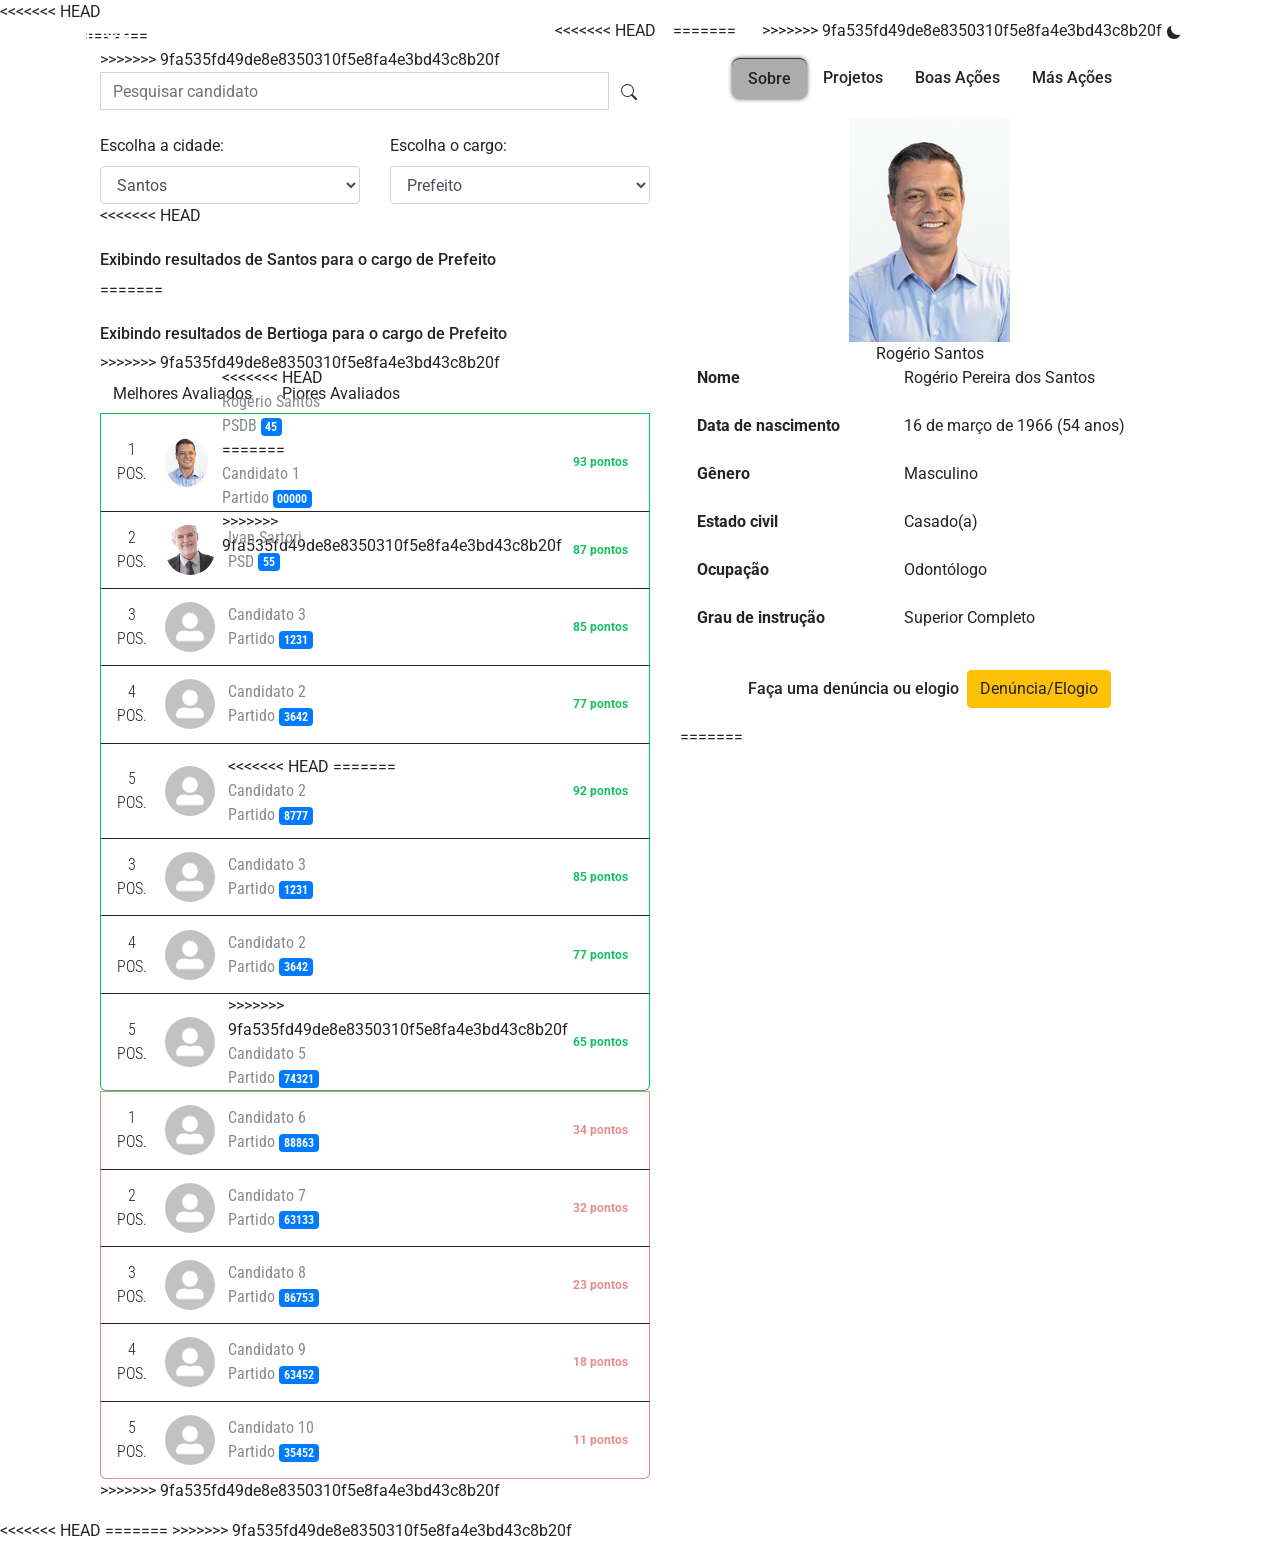
==== commit 13ae1971: "Fix branch" ====
--- a/index.html
+++ b/index.html
@@ -19,7 +19,11 @@
             <noscript>
               <span>Não é possivel trocar o tema, pois o seu navegador não possui suporte para scripts habilitado.</span>
             </noscript>
+<<<<<<< HEAD
             <a class="btn" role="button" id="theme-toggle" accesskey="3" onclick="temaCache()">
+=======
+            <a class="btn" role="button" id="theme-toggle" accesskey="3" onclick="trocaTema()">
+>>>>>>> 9fa535fd49de8e8350310f5e8fa4e3bd43c8b20f
               <span class="sr-only">Trocar tema (escuro/claro)</span>
               <svg width="1em" height="1em" viewBox="0 0 16 16" class="bi bi-moon" fill="currentColor" xmlns="http://www.w3.org/2000/svg">
                 <path fill-rule="evenodd" d="M14.53 10.53a7 7 0 0 1-9.058-9.058A7.003 7.003 0 0 0 8 15a7.002 7.002 0 0 0 6.53-4.47z"/>
@@ -30,6 +34,7 @@
       </div>
     </nav>
   </header>
+<<<<<<< HEAD
   <div class="container-lg mb-3" id="main-container">
     <section id="modalSec">
         <div class="modal" id="denunciarModal">
@@ -84,6 +89,9 @@
             </div>
         </div>
       </section>
+=======
+  <div class="container-lg" id="main-container">
+>>>>>>> 9fa535fd49de8e8350310f5e8fa4e3bd43c8b20f
     <div class="row">
       <div class="col">
         <section id="secaoPesquisa">
@@ -114,7 +122,11 @@
                     <option value="Mongaguá" label="Mongaguá">Mongaguá</option>
                     <option value="Peruíbe" label="Peruíbe">Peruíbe</option>
                     <option value="Praia Grande" label="Praia Grande">Praia Grande</option>
+<<<<<<< HEAD
                     <option value="Santos" label="Santos" selected>Santos</option>
+=======
+                    <option value="Santos" label="Santos">Santos</option>
+>>>>>>> 9fa535fd49de8e8350310f5e8fa4e3bd43c8b20f
                     <option value="São Vicente" label="São Vicente">São Vicente</option>
                   </select>
                 </div>
@@ -127,7 +139,11 @@
                 </div>
               </div>
             </form>
+<<<<<<< HEAD
             <span class="h6" id="resultadoFiltro" style="display: block; margin-top: 1.4rem;">Exibindo resultados de Santos para o cargo de Prefeito</span>
+=======
+            <span class="h6" id="resultadoFiltro" style="display: block; margin-top: 1.4rem;">Exibindo resultados de Bertioga para o cargo de Prefeito</span>
+>>>>>>> 9fa535fd49de8e8350310f5e8fa4e3bd43c8b20f
           </div>
         </section>
         <section id="controlesDaListaCandidatos">
@@ -150,8 +166,13 @@
                       <div class="about">
                         <img src="img/candidatos/santos_rogeriosantos.jpg" alt="Rogério Santos">
                         <div class="np">
+<<<<<<< HEAD
                           <span>Rogério Santos</span>
                           <span>PSDB <span class="badge badge-primary">45</span></span>
+=======
+                          <span>Candidato 1</span>
+                          <span>Partido <span class="badge badge-primary">00000</span></span>
+>>>>>>> 9fa535fd49de8e8350310f5e8fa4e3bd43c8b20f
                         </div>
                       </div>
                     </div>
@@ -238,6 +259,75 @@
                       <div class="about">
                         <img src="img/user.png" alt="Nome do Candidato">
                         <div class="np">
+<<<<<<< HEAD
+=======
+                          <span>Candidato 2</span>
+                          <span>Partido <span class="badge badge-primary">8777</span></span>
+                        </div>
+                      </div>
+                    </div>
+                    <div class="second-part">
+                      <div class="pts">
+                        <span class="badge badge-green big"><span class="score">92</span> pontos</span>
+                      </div>
+                    </div>
+                  </a>
+                </li>
+                <li class="list-group-item">
+                  <a href="#" profile-id="3candidato">
+                    <div class="first-part">
+                      <div class="pos">
+                        <span class="num">3</span>
+                        <span>pos.</span>
+                      </div>
+                      <div class="about">
+                        <img src="img/user.png" alt="Nome do Candidato">
+                        <div class="np">
+                          <span>Candidato 3</span>
+                          <span>Partido <span class="badge badge-primary">1231</span></span>
+                        </div>
+                      </div>
+                    </div>
+                    <div class="second-part">
+                      <div class="pts">
+                        <span class="badge badge-green big"><span class="score">85</span> pontos</span>
+                      </div>
+                    </div>
+                  </a>
+                </li>
+                <li class="list-group-item">
+                  <a href="#" profile-id="4candidato">
+                    <div class="first-part">
+                      <div class="pos">
+                        <span class="num">4</span>
+                        <span>pos.</span>
+                      </div>
+                      <div class="about">
+                        <img src="img/user.png" alt="Nome do Candidato">
+                        <div class="np">
+                          <span>Candidato 2</span>
+                          <span>Partido <span class="badge badge-primary">3642</span></span>
+                        </div>
+                      </div>
+                    </div>
+                    <div class="second-part">
+                      <div class="pts">
+                        <span class="badge badge-green big"><span class="score">77</span> pontos</span>
+                      </div>
+                    </div>
+                  </a>
+                </li>
+                <li class="list-group-item">
+                  <a href="#" profile-id="5candidato">
+                    <div class="first-part">
+                      <div class="pos">
+                        <span class="num">5</span>
+                        <span>pos.</span>
+                      </div>
+                      <div class="about">
+                        <img src="img/user.png" alt="Nome do Candidato">
+                        <div class="np">
+>>>>>>> 9fa535fd49de8e8350310f5e8fa4e3bd43c8b20f
                           <span>Candidato 5</span>
                           <span>Partido <span class="badge badge-primary">74321</span></span>
                         </div>
@@ -932,13 +1022,22 @@
             <div class="tabs" id="tabs">
               <div class="tab sobre showhide" id="sobre">
                 <div class="center d-flex align-items-center flex-column">
+<<<<<<< HEAD
                   <img src="img/user.png" alt="Candidato 3">
                   <span class="nome">Candidato 3</span>
+=======
+                  <img src="img/user.png" alt="Candidato 1">
+                  <span class="nome">Candidato 1</span>
+>>>>>>> 9fa535fd49de8e8350310f5e8fa4e3bd43c8b20f
                 </div>
                 <dl class="row">
                   <dt class="col-5">Nome</dt>
                   <dd class="col-7">
+<<<<<<< HEAD
                     <p>Nome completo do candidato 3</p>
+=======
+                    <p>Nome completo do candidato 1</p>
+>>>>>>> 9fa535fd49de8e8350310f5e8fa4e3bd43c8b20f
                   </dd>
 
                   <dt class="col-5">Data de nascimento</dt>
@@ -1180,13 +1279,22 @@
             <div class="tabs" id="tabs">
               <div class="tab sobre showhide" id="sobre">
                 <div class="center d-flex align-items-center flex-column">
+<<<<<<< HEAD
                   <img src="img/user.png" alt="Candidato 4">
                   <span class="nome">Candidato 4</span>
+=======
+                  <img src="img/user.png" alt="Candidato 2">
+                  <span class="nome">Candidato 2</span>
+>>>>>>> 9fa535fd49de8e8350310f5e8fa4e3bd43c8b20f
                 </div>
                 <dl class="row">
                   <dt class="col-5">Nome</dt>
                   <dd class="col-7">
+<<<<<<< HEAD
                     <p>Nome completo do candidato 4</p>
+=======
+                    <p>Nome completo do candidato 2</p>
+>>>>>>> 9fa535fd49de8e8350310f5e8fa4e3bd43c8b20f
                   </dd>
 
                   <dt class="col-5">Data de nascimento</dt>
@@ -1404,6 +1512,7 @@
                     </div>
                   </div>
               </div>
+<<<<<<< HEAD
             </div>
             <!-- Fim das abas -->
           </div>
@@ -2399,6 +2508,1499 @@
             </div>
             <!-- Fim das abas -->
           </div>
+=======
+            </div>
+            <!-- Fim das abas -->
+          </div>
+          <div class="profile dt d-none dark-var" id="3candidato" profile >
+            <div class="close">
+              <label for="closeprofile" class="sr-only">Fechar Pagina sobre o candidato</label>
+              <button type="button" id="closeprofile" close-btn>
+                <svg xmlns="http://www.w3.org/2000/svg" height="1.25rem" viewBox="0 0 329.26933 329" width="1.25rem" fill="currentColor"><path d="m194.800781 164.769531 128.210938-128.214843c8.34375-8.339844 8.34375-21.824219 0-30.164063-8.339844-8.339844-21.824219-8.339844-30.164063 0l-128.214844 128.214844-128.210937-128.214844c-8.34375-8.339844-21.824219-8.339844-30.164063 0-8.34375 8.339844-8.34375 21.824219 0 30.164063l128.210938 128.214843-128.210938 128.214844c-8.34375 8.339844-8.34375 21.824219 0 30.164063 4.15625 4.160156 9.621094 6.25 15.082032 6.25 5.460937 0 10.921875-2.089844 15.082031-6.25l128.210937-128.214844 128.214844 128.214844c4.160156 4.160156 9.621094 6.25 15.082032 6.25 5.460937 0 10.921874-2.089844 15.082031-6.25 8.34375-8.339844 8.34375-21.824219 0-30.164063zm0 0"/></svg>
+              </button>
+            </div>
+            <!-- Inicio do controle -->
+            <div class="tab-control-container">
+              <div class="tab-control" id="tab-control">
+                <button type="button" tab="sobre" class="btn active">Sobre</button>
+                <button type="button" tab="projetos" class="btn">Projetos</button>
+                <button type="button" tab="boasacoes" class="btn">Boas Ações <span class="badge badge-green rounded">6</span></button>
+                <button type="button" tab="masacoes" class="btn">Más Ações <span class="badge badge-red rounded">12</span></button>
+              </div>
+            </div>
+            <!-- Fim do controle -->
+            <!-- Inicio das abas -->
+            <div class="tabs" id="tabs">
+              <div class="tab sobre showhide" id="sobre">
+                <div class="center d-flex align-items-center flex-column">
+                  <img src="img/user.png" alt="Candidato 3">
+                  <span class="nome">Candidato 3</span>
+                </div>
+                <dl class="row">
+                  <dt class="col-5">Nome</dt>
+                  <dd class="col-7">
+                    <p>Nome completo do candidato 3</p>
+                  </dd>
+
+                  <dt class="col-5">Data de nascimento</dt>
+                  <dd class="col-7">
+                    <p>12 de janeiro de 1900 (120 anos)</p>
+                  </dd>
+
+                  <dt class="col-5">Gênero</dt>
+                  <dd class="col-7">
+                    <p>Masculino</p>
+                  </dd>
+
+                  <dt class="col-5">Estado civil</dt>
+                  <dd class="col-7">
+                    <p>Casado(a)</p>
+                  </dd>
+
+                  <dt class="col-5">Ocupação</dt>
+                  <dd class="col-7">
+                    <p>Pianista</p>
+                  </dd>
+
+                  <dt class="col-5">Grau de instrução</dt>
+                  <dd class="col-7">
+                    <p>Superior Completo</p>
+                  </dd>
+                </dl>
+              </div>
+              <div class="tab scroll" id="projetos">
+                <span class="h4" style="margin-bottom: 1rem; display: inline-block;">Projetos</span>
+                <div class="card dt dark-var mb-3">
+                  <div class="card-header">Educação</div>
+                  <div class="card-body">
+                    <p class="card-text">Lorem ipsum dolor sit amet consectetur adipisicing elit. Ex consequatur, quo reprehenderit libero quos facere aliquid accusantium numquam tenetur.</p>
+                  </div>
+                </div>
+                <div class="card dt dark-var mb-3">
+                  <div class="card-header">Turismo</div>
+                  <div class="card-body">
+                    <p class="card-text">Lorem ipsum dolor sit amet consectetur adipisicing elit. Ex consequatur, quo reprehenderit libero quos facere aliquid accusantium numquam tenetur.</p>
+                  </div>
+                </div>
+                <div class="card dt dark-var mb-3">
+                  <div class="card-header">Drogas</div>
+                  <div class="card-body">
+                    <p class="card-text">Lorem ipsum dolor sit amet consectetur adipisicing elit. Ex consequatur, quo reprehenderit libero quos facere aliquid accusantium numquam tenetur.</p>
+                  </div>
+                </div>
+                <div class="card dt dark-var mb-3">
+                  <div class="card-header">Meio ambiente</div>
+                  <div class="card-body">
+                    <p class="card-text">Lorem ipsum dolor sit amet consectetur adipisicing elit. Ex consequatur, quo reprehenderit libero quos facere aliquid accusantium numquam tenetur.</p>
+                  </div>
+                </div>
+                <div class="card dt dark-var mb-3">
+                  <div class="card-header">Saúde</div>
+                  <div class="card-body">
+                    <p class="card-text">Lorem ipsum dolor sit amet consectetur adipisicing elit. Ex consequatur, quo reprehenderit libero quos facere aliquid accusantium numquam tenetur.</p>
+                  </div>
+                </div>
+                <div class="card dt dark-var mb-3">
+                  <div class="card-header">Segurança Pública</div>
+                  <div class="card-body">
+                    <p class="card-text">Lorem ipsum dolor sit amet consectetur adipisicing elit. Ex consequatur, quo reprehenderit libero quos facere aliquid accusantium numquam tenetur.</p>
+                  </div>
+                </div>
+              </div>
+              <div class="tab scroll" id="boasacoes">
+                <span class="h4 mb-3" style="display: inline-block;">Boas Acoes</span class="h4">
+                <div class="card dt dark-var mb-3">
+                  <div class="row no-gutters">
+                    <div class="col-2">
+                      +15 pts
+                    </div>
+                    <div class="col-10">
+                      <div class="card-body">
+                        <p class="card-text">This is a wider card with supporting text below as a natural lead-in to additional content. This content is a little bit longer.</p>
+                      </div>
+                    </div>
+                  </div>
+                </div>
+                <div class="card dt dark-var mb-3">
+                  <div class="row no-gutters">
+                    <div class="col-2">
+                      +15 pts
+                    </div>
+                    <div class="col-10">
+                      <div class="card-body">
+                        <p class="card-text">This is a wider card with supporting text below as a natural lead-in to additional content. This content is a little bit longer.</p>
+                      </div>
+                    </div>
+                  </div>
+                </div>
+                <div class="card dt dark-var mb-3">
+                  <div class="row no-gutters">
+                    <div class="col-2">
+                      +15 pts
+                    </div>
+                    <div class="col-10">
+                      <div class="card-body">
+                        <p class="card-text">This is a wider card with supporting text below as a natural lead-in to additional content. This content is a little bit longer.</p>
+                      </div>
+                    </div>
+                  </div>
+                </div>
+                <div class="card dt dark-var mb-3">
+                  <div class="row no-gutters">
+                    <div class="col-2">
+                      +15 pts
+                    </div>
+                    <div class="col-10">
+                      <div class="card-body">
+                        <p class="card-text">This is a wider card with supporting text below as a natural lead-in to additional content. This content is a little bit longer.</p>
+                      </div>
+                    </div>
+                  </div>
+                </div>
+                <div class="card dt dark-var mb-3">
+                  <div class="row no-gutters">
+                    <div class="col-2">
+                      +15 pts
+                    </div>
+                    <div class="col-10">
+                      <div class="card-body">
+                        <p class="card-text">This is a wider card with supporting text below as a natural lead-in to additional content. This content is a little bit longer.</p>
+                      </div>
+                    </div>
+                  </div>
+                </div>
+                <div class="card dt dark-var mb-3">
+                  <div class="row no-gutters">
+                    <div class="col-2">
+                      +15 pts
+                    </div>
+                    <div class="col-10">
+                      <div class="card-body">
+                        <p class="card-text">This is a wider card with supporting text below as a natural lead-in to additional content. This content is a little bit longer.</p>
+                      </div>
+                    </div>
+                  </div>
+                </div>
+              </div>
+              <div class="tab scroll" id="masacoes">
+                <span class="h4 mb-3" style="display: inline-block;">Más Acoes</span class="h4">
+                  <div class="card dt dark-var mb-3">
+                    <div class="row no-gutters">
+                      <div class="col-2">
+                        -15 pts
+                      </div>
+                      <div class="col-10">
+                        <div class="card-body">
+                          <p class="card-text">This is a wider card with supporting text below as a natural lead-in to additional content. This content is a little bit longer.</p>
+                        </div>
+                      </div>
+                    </div>
+                  </div>
+                  <div class="card dt dark-var mb-3">
+                    <div class="row no-gutters">
+                      <div class="col-2">
+                        -15 pts
+                      </div>
+                      <div class="col-10">
+                        <div class="card-body">
+                          <p class="card-text">This is a wider card with supporting text below as a natural lead-in to additional content. This content is a little bit longer.</p>
+                        </div>
+                      </div>
+                    </div>
+                  </div>
+                  <div class="card dt dark-var mb-3">
+                    <div class="row no-gutters">
+                      <div class="col-2">
+                        -15 pts
+                      </div>
+                      <div class="col-10">
+                        <div class="card-body">
+                          <p class="card-text">This is a wider card with supporting text below as a natural lead-in to additional content. This content is a little bit longer.</p>
+                        </div>
+                      </div>
+                    </div>
+                  </div>
+                  <div class="card dt dark-var mb-3">
+                    <div class="row no-gutters">
+                      <div class="col-2">
+                        -15 pts
+                      </div>
+                      <div class="col-10">
+                        <div class="card-body">
+                          <p class="card-text">This is a wider card with supporting text below as a natural lead-in to additional content. This content is a little bit longer.</p>
+                        </div>
+                      </div>
+                    </div>
+                  </div>
+                  <div class="card dt dark-var mb-3">
+                    <div class="row no-gutters">
+                      <div class="col-2">
+                        -15 pts
+                      </div>
+                      <div class="col-10">
+                        <div class="card-body">
+                          <p class="card-text">This is a wider card with supporting text below as a natural lead-in to additional content. This content is a little bit longer.</p>
+                        </div>
+                      </div>
+                    </div>
+                  </div>
+                  <div class="card dt dark-var mb-3">
+                    <div class="row no-gutters">
+                      <div class="col-2">
+                        -15 pts
+                      </div>
+                      <div class="col-10">
+                        <div class="card-body">
+                          <p class="card-text">This is a wider card with supporting text below as a natural lead-in to additional content. This content is a little bit longer.</p>
+                        </div>
+                      </div>
+                    </div>
+                  </div>
+              </div>
+            </div>
+            <!-- Fim das abas -->
+          </div>
+          <div class="profile dt d-none dark-var" id="4candidato" profile >
+            <div class="close">
+              <label for="closeprofile" class="sr-only">Fechar Pagina sobre o candidato</label>
+              <button type="button" id="closeprofile" close-btn>
+                <svg xmlns="http://www.w3.org/2000/svg" height="1.25rem" viewBox="0 0 329.26933 329" width="1.25rem" fill="currentColor"><path d="m194.800781 164.769531 128.210938-128.214843c8.34375-8.339844 8.34375-21.824219 0-30.164063-8.339844-8.339844-21.824219-8.339844-30.164063 0l-128.214844 128.214844-128.210937-128.214844c-8.34375-8.339844-21.824219-8.339844-30.164063 0-8.34375 8.339844-8.34375 21.824219 0 30.164063l128.210938 128.214843-128.210938 128.214844c-8.34375 8.339844-8.34375 21.824219 0 30.164063 4.15625 4.160156 9.621094 6.25 15.082032 6.25 5.460937 0 10.921875-2.089844 15.082031-6.25l128.210937-128.214844 128.214844 128.214844c4.160156 4.160156 9.621094 6.25 15.082032 6.25 5.460937 0 10.921874-2.089844 15.082031-6.25 8.34375-8.339844 8.34375-21.824219 0-30.164063zm0 0"/></svg>
+              </button>
+            </div>
+            <!-- Inicio do controle -->
+            <div class="tab-control-container">
+              <div class="tab-control" id="tab-control">
+                <button type="button" tab="sobre" class="btn active">Sobre</button>
+                <button type="button" tab="projetos" class="btn">Projetos</button>
+                <button type="button" tab="boasacoes" class="btn">Boas Ações <span class="badge badge-green rounded">6</span></button>
+                <button type="button" tab="masacoes" class="btn">Más Ações <span class="badge badge-red rounded">12</span></button>
+              </div>
+            </div>
+            <!-- Fim do controle -->
+            <!-- Inicio das abas -->
+            <div class="tabs" id="tabs">
+              <div class="tab sobre showhide" id="sobre">
+                <div class="center d-flex align-items-center flex-column">
+                  <img src="img/user.png" alt="Candidato 4">
+                  <span class="nome">Candidato 4</span>
+                </div>
+                <dl class="row">
+                  <dt class="col-5">Nome</dt>
+                  <dd class="col-7">
+                    <p>Nome completo do candidato 4</p>
+                  </dd>
+
+                  <dt class="col-5">Data de nascimento</dt>
+                  <dd class="col-7">
+                    <p>12 de janeiro de 1900 (120 anos)</p>
+                  </dd>
+
+                  <dt class="col-5">Gênero</dt>
+                  <dd class="col-7">
+                    <p>Masculino</p>
+                  </dd>
+
+                  <dt class="col-5">Estado civil</dt>
+                  <dd class="col-7">
+                    <p>Casado(a)</p>
+                  </dd>
+
+                  <dt class="col-5">Ocupação</dt>
+                  <dd class="col-7">
+                    <p>Pianista</p>
+                  </dd>
+
+                  <dt class="col-5">Grau de instrução</dt>
+                  <dd class="col-7">
+                    <p>Superior Completo</p>
+                  </dd>
+                </dl>
+              </div>
+              <div class="tab scroll" id="projetos">
+                <span class="h4" style="margin-bottom: 1rem; display: inline-block;">Projetos</span>
+                <div class="card dt dark-var mb-3">
+                  <div class="card-header">Educação</div>
+                  <div class="card-body">
+                    <p class="card-text">Lorem ipsum dolor sit amet consectetur adipisicing elit. Ex consequatur, quo reprehenderit libero quos facere aliquid accusantium numquam tenetur.</p>
+                  </div>
+                </div>
+                <div class="card dt dark-var mb-3">
+                  <div class="card-header">Turismo</div>
+                  <div class="card-body">
+                    <p class="card-text">Lorem ipsum dolor sit amet consectetur adipisicing elit. Ex consequatur, quo reprehenderit libero quos facere aliquid accusantium numquam tenetur.</p>
+                  </div>
+                </div>
+                <div class="card dt dark-var mb-3">
+                  <div class="card-header">Drogas</div>
+                  <div class="card-body">
+                    <p class="card-text">Lorem ipsum dolor sit amet consectetur adipisicing elit. Ex consequatur, quo reprehenderit libero quos facere aliquid accusantium numquam tenetur.</p>
+                  </div>
+                </div>
+                <div class="card dt dark-var mb-3">
+                  <div class="card-header">Meio ambiente</div>
+                  <div class="card-body">
+                    <p class="card-text">Lorem ipsum dolor sit amet consectetur adipisicing elit. Ex consequatur, quo reprehenderit libero quos facere aliquid accusantium numquam tenetur.</p>
+                  </div>
+                </div>
+                <div class="card dt dark-var mb-3">
+                  <div class="card-header">Saúde</div>
+                  <div class="card-body">
+                    <p class="card-text">Lorem ipsum dolor sit amet consectetur adipisicing elit. Ex consequatur, quo reprehenderit libero quos facere aliquid accusantium numquam tenetur.</p>
+                  </div>
+                </div>
+                <div class="card dt dark-var mb-3">
+                  <div class="card-header">Segurança Pública</div>
+                  <div class="card-body">
+                    <p class="card-text">Lorem ipsum dolor sit amet consectetur adipisicing elit. Ex consequatur, quo reprehenderit libero quos facere aliquid accusantium numquam tenetur.</p>
+                  </div>
+                </div>
+              </div>
+              <div class="tab scroll" id="boasacoes">
+                <span class="h4 mb-3" style="display: inline-block;">Boas Acoes</span class="h4">
+                <div class="card dt dark-var mb-3">
+                  <div class="row no-gutters">
+                    <div class="col-2">
+                      +15 pts
+                    </div>
+                    <div class="col-10">
+                      <div class="card-body">
+                        <p class="card-text">This is a wider card with supporting text below as a natural lead-in to additional content. This content is a little bit longer.</p>
+                      </div>
+                    </div>
+                  </div>
+                </div>
+                <div class="card dt dark-var mb-3">
+                  <div class="row no-gutters">
+                    <div class="col-2">
+                      +15 pts
+                    </div>
+                    <div class="col-10">
+                      <div class="card-body">
+                        <p class="card-text">This is a wider card with supporting text below as a natural lead-in to additional content. This content is a little bit longer.</p>
+                      </div>
+                    </div>
+                  </div>
+                </div>
+                <div class="card dt dark-var mb-3">
+                  <div class="row no-gutters">
+                    <div class="col-2">
+                      +15 pts
+                    </div>
+                    <div class="col-10">
+                      <div class="card-body">
+                        <p class="card-text">This is a wider card with supporting text below as a natural lead-in to additional content. This content is a little bit longer.</p>
+                      </div>
+                    </div>
+                  </div>
+                </div>
+                <div class="card dt dark-var mb-3">
+                  <div class="row no-gutters">
+                    <div class="col-2">
+                      +15 pts
+                    </div>
+                    <div class="col-10">
+                      <div class="card-body">
+                        <p class="card-text">This is a wider card with supporting text below as a natural lead-in to additional content. This content is a little bit longer.</p>
+                      </div>
+                    </div>
+                  </div>
+                </div>
+                <div class="card dt dark-var mb-3">
+                  <div class="row no-gutters">
+                    <div class="col-2">
+                      +15 pts
+                    </div>
+                    <div class="col-10">
+                      <div class="card-body">
+                        <p class="card-text">This is a wider card with supporting text below as a natural lead-in to additional content. This content is a little bit longer.</p>
+                      </div>
+                    </div>
+                  </div>
+                </div>
+                <div class="card dt dark-var mb-3">
+                  <div class="row no-gutters">
+                    <div class="col-2">
+                      +15 pts
+                    </div>
+                    <div class="col-10">
+                      <div class="card-body">
+                        <p class="card-text">This is a wider card with supporting text below as a natural lead-in to additional content. This content is a little bit longer.</p>
+                      </div>
+                    </div>
+                  </div>
+                </div>
+              </div>
+              <div class="tab scroll" id="masacoes">
+                <span class="h4 mb-3" style="display: inline-block;">Más Acoes</span class="h4">
+                  <div class="card dt dark-var mb-3">
+                    <div class="row no-gutters">
+                      <div class="col-2">
+                        -15 pts
+                      </div>
+                      <div class="col-10">
+                        <div class="card-body">
+                          <p class="card-text">This is a wider card with supporting text below as a natural lead-in to additional content. This content is a little bit longer.</p>
+                        </div>
+                      </div>
+                    </div>
+                  </div>
+                  <div class="card dt dark-var mb-3">
+                    <div class="row no-gutters">
+                      <div class="col-2">
+                        -15 pts
+                      </div>
+                      <div class="col-10">
+                        <div class="card-body">
+                          <p class="card-text">This is a wider card with supporting text below as a natural lead-in to additional content. This content is a little bit longer.</p>
+                        </div>
+                      </div>
+                    </div>
+                  </div>
+                  <div class="card dt dark-var mb-3">
+                    <div class="row no-gutters">
+                      <div class="col-2">
+                        -15 pts
+                      </div>
+                      <div class="col-10">
+                        <div class="card-body">
+                          <p class="card-text">This is a wider card with supporting text below as a natural lead-in to additional content. This content is a little bit longer.</p>
+                        </div>
+                      </div>
+                    </div>
+                  </div>
+                  <div class="card dt dark-var mb-3">
+                    <div class="row no-gutters">
+                      <div class="col-2">
+                        -15 pts
+                      </div>
+                      <div class="col-10">
+                        <div class="card-body">
+                          <p class="card-text">This is a wider card with supporting text below as a natural lead-in to additional content. This content is a little bit longer.</p>
+                        </div>
+                      </div>
+                    </div>
+                  </div>
+                  <div class="card dt dark-var mb-3">
+                    <div class="row no-gutters">
+                      <div class="col-2">
+                        -15 pts
+                      </div>
+                      <div class="col-10">
+                        <div class="card-body">
+                          <p class="card-text">This is a wider card with supporting text below as a natural lead-in to additional content. This content is a little bit longer.</p>
+                        </div>
+                      </div>
+                    </div>
+                  </div>
+                  <div class="card dt dark-var mb-3">
+                    <div class="row no-gutters">
+                      <div class="col-2">
+                        -15 pts
+                      </div>
+                      <div class="col-10">
+                        <div class="card-body">
+                          <p class="card-text">This is a wider card with supporting text below as a natural lead-in to additional content. This content is a little bit longer.</p>
+                        </div>
+                      </div>
+                    </div>
+                  </div>
+              </div>
+            </div>
+            <!-- Fim das abas -->
+          </div>
+          <div class="profile dt d-none dark-var" id="5candidato" profile >
+            <div class="close">
+              <label for="closeprofile" class="sr-only">Fechar Pagina sobre o candidato</label>
+              <button type="button" id="closeprofile" close-btn>
+                <svg xmlns="http://www.w3.org/2000/svg" height="1.25rem" viewBox="0 0 329.26933 329" width="1.25rem" fill="currentColor"><path d="m194.800781 164.769531 128.210938-128.214843c8.34375-8.339844 8.34375-21.824219 0-30.164063-8.339844-8.339844-21.824219-8.339844-30.164063 0l-128.214844 128.214844-128.210937-128.214844c-8.34375-8.339844-21.824219-8.339844-30.164063 0-8.34375 8.339844-8.34375 21.824219 0 30.164063l128.210938 128.214843-128.210938 128.214844c-8.34375 8.339844-8.34375 21.824219 0 30.164063 4.15625 4.160156 9.621094 6.25 15.082032 6.25 5.460937 0 10.921875-2.089844 15.082031-6.25l128.210937-128.214844 128.214844 128.214844c4.160156 4.160156 9.621094 6.25 15.082032 6.25 5.460937 0 10.921874-2.089844 15.082031-6.25 8.34375-8.339844 8.34375-21.824219 0-30.164063zm0 0"/></svg>
+              </button>
+            </div>
+            <!-- Inicio do controle -->
+            <div class="tab-control-container">
+              <div class="tab-control" id="tab-control">
+                <button type="button" tab="sobre" class="btn active">Sobre</button>
+                <button type="button" tab="projetos" class="btn">Projetos</button>
+                <button type="button" tab="boasacoes" class="btn">Boas Ações <span class="badge badge-green rounded">6</span></button>
+                <button type="button" tab="masacoes" class="btn">Más Ações <span class="badge badge-red rounded">12</span></button>
+              </div>
+            </div>
+            <!-- Fim do controle -->
+            <!-- Inicio das abas -->
+            <div class="tabs" id="tabs">
+              <div class="tab sobre showhide" id="sobre">
+                <div class="center d-flex align-items-center flex-column">
+                  <img src="img/user.png" alt="Candidato 5">
+                  <span class="nome">Candidato 5</span>
+                </div>
+                <dl class="row">
+                  <dt class="col-5">Nome</dt>
+                  <dd class="col-7">
+                    <p>Nome completo do candidato 5</p>
+                  </dd>
+
+                  <dt class="col-5">Data de nascimento</dt>
+                  <dd class="col-7">
+                    <p>12 de janeiro de 1900 (120 anos)</p>
+                  </dd>
+
+                  <dt class="col-5">Gênero</dt>
+                  <dd class="col-7">
+                    <p>Masculino</p>
+                  </dd>
+
+                  <dt class="col-5">Estado civil</dt>
+                  <dd class="col-7">
+                    <p>Casado(a)</p>
+                  </dd>
+
+                  <dt class="col-5">Ocupação</dt>
+                  <dd class="col-7">
+                    <p>Pianista</p>
+                  </dd>
+
+                  <dt class="col-5">Grau de instrução</dt>
+                  <dd class="col-7">
+                    <p>Superior Completo</p>
+                  </dd>
+                </dl>
+              </div>
+              <div class="tab scroll" id="projetos">
+                <span class="h4" style="margin-bottom: 1rem; display: inline-block;">Projetos</span>
+                <div class="card dt dark-var mb-3">
+                  <div class="card-header">Educação</div>
+                  <div class="card-body">
+                    <p class="card-text">Lorem ipsum dolor sit amet consectetur adipisicing elit. Ex consequatur, quo reprehenderit libero quos facere aliquid accusantium numquam tenetur.</p>
+                  </div>
+                </div>
+                <div class="card dt dark-var mb-3">
+                  <div class="card-header">Turismo</div>
+                  <div class="card-body">
+                    <p class="card-text">Lorem ipsum dolor sit amet consectetur adipisicing elit. Ex consequatur, quo reprehenderit libero quos facere aliquid accusantium numquam tenetur.</p>
+                  </div>
+                </div>
+                <div class="card dt dark-var mb-3">
+                  <div class="card-header">Drogas</div>
+                  <div class="card-body">
+                    <p class="card-text">Lorem ipsum dolor sit amet consectetur adipisicing elit. Ex consequatur, quo reprehenderit libero quos facere aliquid accusantium numquam tenetur.</p>
+                  </div>
+                </div>
+                <div class="card dt dark-var mb-3">
+                  <div class="card-header">Meio ambiente</div>
+                  <div class="card-body">
+                    <p class="card-text">Lorem ipsum dolor sit amet consectetur adipisicing elit. Ex consequatur, quo reprehenderit libero quos facere aliquid accusantium numquam tenetur.</p>
+                  </div>
+                </div>
+                <div class="card dt dark-var mb-3">
+                  <div class="card-header">Saúde</div>
+                  <div class="card-body">
+                    <p class="card-text">Lorem ipsum dolor sit amet consectetur adipisicing elit. Ex consequatur, quo reprehenderit libero quos facere aliquid accusantium numquam tenetur.</p>
+                  </div>
+                </div>
+                <div class="card dt dark-var mb-3">
+                  <div class="card-header">Segurança Pública</div>
+                  <div class="card-body">
+                    <p class="card-text">Lorem ipsum dolor sit amet consectetur adipisicing elit. Ex consequatur, quo reprehenderit libero quos facere aliquid accusantium numquam tenetur.</p>
+                  </div>
+                </div>
+              </div>
+              <div class="tab scroll" id="boasacoes">
+                <span class="h4 mb-3" style="display: inline-block;">Boas Acoes</span class="h4">
+                <div class="card dt dark-var mb-3">
+                  <div class="row no-gutters">
+                    <div class="col-2">
+                      +15 pts
+                    </div>
+                    <div class="col-10">
+                      <div class="card-body">
+                        <p class="card-text">This is a wider card with supporting text below as a natural lead-in to additional content. This content is a little bit longer.</p>
+                      </div>
+                    </div>
+                  </div>
+                </div>
+                <div class="card dt dark-var mb-3">
+                  <div class="row no-gutters">
+                    <div class="col-2">
+                      +15 pts
+                    </div>
+                    <div class="col-10">
+                      <div class="card-body">
+                        <p class="card-text">This is a wider card with supporting text below as a natural lead-in to additional content. This content is a little bit longer.</p>
+                      </div>
+                    </div>
+                  </div>
+                </div>
+                <div class="card dt dark-var mb-3">
+                  <div class="row no-gutters">
+                    <div class="col-2">
+                      +15 pts
+                    </div>
+                    <div class="col-10">
+                      <div class="card-body">
+                        <p class="card-text">This is a wider card with supporting text below as a natural lead-in to additional content. This content is a little bit longer.</p>
+                      </div>
+                    </div>
+                  </div>
+                </div>
+                <div class="card dt dark-var mb-3">
+                  <div class="row no-gutters">
+                    <div class="col-2">
+                      +15 pts
+                    </div>
+                    <div class="col-10">
+                      <div class="card-body">
+                        <p class="card-text">This is a wider card with supporting text below as a natural lead-in to additional content. This content is a little bit longer.</p>
+                      </div>
+                    </div>
+                  </div>
+                </div>
+                <div class="card dt dark-var mb-3">
+                  <div class="row no-gutters">
+                    <div class="col-2">
+                      +15 pts
+                    </div>
+                    <div class="col-10">
+                      <div class="card-body">
+                        <p class="card-text">This is a wider card with supporting text below as a natural lead-in to additional content. This content is a little bit longer.</p>
+                      </div>
+                    </div>
+                  </div>
+                </div>
+                <div class="card dt dark-var mb-3">
+                  <div class="row no-gutters">
+                    <div class="col-2">
+                      +15 pts
+                    </div>
+                    <div class="col-10">
+                      <div class="card-body">
+                        <p class="card-text">This is a wider card with supporting text below as a natural lead-in to additional content. This content is a little bit longer.</p>
+                      </div>
+                    </div>
+                  </div>
+                </div>
+              </div>
+              <div class="tab scroll" id="masacoes">
+                <span class="h4 mb-3" style="display: inline-block;">Más Acoes</span class="h4">
+                  <div class="card dt dark-var mb-3">
+                    <div class="row no-gutters">
+                      <div class="col-2">
+                        -15 pts
+                      </div>
+                      <div class="col-10">
+                        <div class="card-body">
+                          <p class="card-text">This is a wider card with supporting text below as a natural lead-in to additional content. This content is a little bit longer.</p>
+                        </div>
+                      </div>
+                    </div>
+                  </div>
+                  <div class="card dt dark-var mb-3">
+                    <div class="row no-gutters">
+                      <div class="col-2">
+                        -15 pts
+                      </div>
+                      <div class="col-10">
+                        <div class="card-body">
+                          <p class="card-text">This is a wider card with supporting text below as a natural lead-in to additional content. This content is a little bit longer.</p>
+                        </div>
+                      </div>
+                    </div>
+                  </div>
+                  <div class="card dt dark-var mb-3">
+                    <div class="row no-gutters">
+                      <div class="col-2">
+                        -15 pts
+                      </div>
+                      <div class="col-10">
+                        <div class="card-body">
+                          <p class="card-text">This is a wider card with supporting text below as a natural lead-in to additional content. This content is a little bit longer.</p>
+                        </div>
+                      </div>
+                    </div>
+                  </div>
+                  <div class="card dt dark-var mb-3">
+                    <div class="row no-gutters">
+                      <div class="col-2">
+                        -15 pts
+                      </div>
+                      <div class="col-10">
+                        <div class="card-body">
+                          <p class="card-text">This is a wider card with supporting text below as a natural lead-in to additional content. This content is a little bit longer.</p>
+                        </div>
+                      </div>
+                    </div>
+                  </div>
+                  <div class="card dt dark-var mb-3">
+                    <div class="row no-gutters">
+                      <div class="col-2">
+                        -15 pts
+                      </div>
+                      <div class="col-10">
+                        <div class="card-body">
+                          <p class="card-text">This is a wider card with supporting text below as a natural lead-in to additional content. This content is a little bit longer.</p>
+                        </div>
+                      </div>
+                    </div>
+                  </div>
+                  <div class="card dt dark-var mb-3">
+                    <div class="row no-gutters">
+                      <div class="col-2">
+                        -15 pts
+                      </div>
+                      <div class="col-10">
+                        <div class="card-body">
+                          <p class="card-text">This is a wider card with supporting text below as a natural lead-in to additional content. This content is a little bit longer.</p>
+                        </div>
+                      </div>
+                    </div>
+                  </div>
+              </div>
+            </div>
+            <!-- Fim das abas -->
+          </div>
+          <div class="profile dt d-none dark-var" id="6candidato" profile >
+            <div class="close">
+              <label for="closeprofile" class="sr-only">Fechar Pagina sobre o candidato</label>
+              <button type="button" id="closeprofile" close-btn>
+                <svg xmlns="http://www.w3.org/2000/svg" height="1.25rem" viewBox="0 0 329.26933 329" width="1.25rem" fill="currentColor"><path d="m194.800781 164.769531 128.210938-128.214843c8.34375-8.339844 8.34375-21.824219 0-30.164063-8.339844-8.339844-21.824219-8.339844-30.164063 0l-128.214844 128.214844-128.210937-128.214844c-8.34375-8.339844-21.824219-8.339844-30.164063 0-8.34375 8.339844-8.34375 21.824219 0 30.164063l128.210938 128.214843-128.210938 128.214844c-8.34375 8.339844-8.34375 21.824219 0 30.164063 4.15625 4.160156 9.621094 6.25 15.082032 6.25 5.460937 0 10.921875-2.089844 15.082031-6.25l128.210937-128.214844 128.214844 128.214844c4.160156 4.160156 9.621094 6.25 15.082032 6.25 5.460937 0 10.921874-2.089844 15.082031-6.25 8.34375-8.339844 8.34375-21.824219 0-30.164063zm0 0"/></svg>
+              </button>
+            </div>
+            <!-- Inicio do controle -->
+            <div class="tab-control-container">
+              <div class="tab-control" id="tab-control">
+                <button type="button" tab="sobre" class="btn active">Sobre</button>
+                <button type="button" tab="projetos" class="btn">Projetos</button>
+                <button type="button" tab="boasacoes" class="btn">Boas Ações <span class="badge badge-red rounded">6</span></button>
+                <button type="button" tab="masacoes" class="btn">Más Ações <span class="badge badge-red rounded">12</span></button>
+              </div>
+            </div>
+            <!-- Fim do controle -->
+            <!-- Inicio das abas -->
+            <div class="tabs" id="tabs">
+              <div class="tab sobre showhide" id="sobre">
+                <div class="center d-flex align-items-center flex-column">
+                  <img src="img/user.png" alt="Candidato 6">
+                  <span class="nome">Candidato 6</span>
+                </div>
+                <dl class="row">
+                  <dt class="col-5">Nome</dt>
+                  <dd class="col-7">
+                    <p>Nome completo do candidato 6</p>
+                  </dd>
+
+                  <dt class="col-5">Data de nascimento</dt>
+                  <dd class="col-7">
+                    <p>12 de janeiro de 1900 (120 anos)</p>
+                  </dd>
+
+                  <dt class="col-5">Gênero</dt>
+                  <dd class="col-7">
+                    <p>Masculino</p>
+                  </dd>
+
+                  <dt class="col-5">Estado civil</dt>
+                  <dd class="col-7">
+                    <p>Casado(a)</p>
+                  </dd>
+
+                  <dt class="col-5">Ocupação</dt>
+                  <dd class="col-7">
+                    <p>Pianista</p>
+                  </dd>
+
+                  <dt class="col-5">Grau de instrução</dt>
+                  <dd class="col-7">
+                    <p>Superior Completo</p>
+                  </dd>
+                </dl>
+              </div>
+              <div class="tab scroll" id="projetos">
+                <span class="h4" style="margin-bottom: 1rem; display: inline-block;">Projetos</span>
+                <div class="card dt dark-var mb-3">
+                  <div class="card-header">Educação</div>
+                  <div class="card-body">
+                    <p class="card-text">Lorem ipsum dolor sit amet consectetur adipisicing elit. Ex consequatur, quo reprehenderit libero quos facere aliquid accusantium numquam tenetur.</p>
+                  </div>
+                </div>
+                <div class="card dt dark-var mb-3">
+                  <div class="card-header">Turismo</div>
+                  <div class="card-body">
+                    <p class="card-text">Lorem ipsum dolor sit amet consectetur adipisicing elit. Ex consequatur, quo reprehenderit libero quos facere aliquid accusantium numquam tenetur.</p>
+                  </div>
+                </div>
+                <div class="card dt dark-var mb-3">
+                  <div class="card-header">Drogas</div>
+                  <div class="card-body">
+                    <p class="card-text">Lorem ipsum dolor sit amet consectetur adipisicing elit. Ex consequatur, quo reprehenderit libero quos facere aliquid accusantium numquam tenetur.</p>
+                  </div>
+                </div>
+                <div class="card dt dark-var mb-3">
+                  <div class="card-header">Meio ambiente</div>
+                  <div class="card-body">
+                    <p class="card-text">Lorem ipsum dolor sit amet consectetur adipisicing elit. Ex consequatur, quo reprehenderit libero quos facere aliquid accusantium numquam tenetur.</p>
+                  </div>
+                </div>
+                <div class="card dt dark-var mb-3">
+                  <div class="card-header">Saúde</div>
+                  <div class="card-body">
+                    <p class="card-text">Lorem ipsum dolor sit amet consectetur adipisicing elit. Ex consequatur, quo reprehenderit libero quos facere aliquid accusantium numquam tenetur.</p>
+                  </div>
+                </div>
+                <div class="card dt dark-var mb-3">
+                  <div class="card-header">Segurança Pública</div>
+                  <div class="card-body">
+                    <p class="card-text">Lorem ipsum dolor sit amet consectetur adipisicing elit. Ex consequatur, quo reprehenderit libero quos facere aliquid accusantium numquam tenetur.</p>
+                  </div>
+                </div>
+              </div>
+              <div class="tab scroll" id="boasacoes">
+                <span class="h4 mb-3" style="display: inline-block;">Boas Acoes</span class="h4">
+                <div class="card dt dark-var mb-3">
+                  <div class="row no-gutters">
+                    <div class="col-2">
+                      +15 pts
+                    </div>
+                    <div class="col-10">
+                      <div class="card-body">
+                        <p class="card-text">This is a wider card with supporting text below as a natural lead-in to additional content. This content is a little bit longer.</p>
+                      </div>
+                    </div>
+                  </div>
+                </div>
+                <div class="card dt dark-var mb-3">
+                  <div class="row no-gutters">
+                    <div class="col-2">
+                      +15 pts
+                    </div>
+                    <div class="col-10">
+                      <div class="card-body">
+                        <p class="card-text">This is a wider card with supporting text below as a natural lead-in to additional content. This content is a little bit longer.</p>
+                      </div>
+                    </div>
+                  </div>
+                </div>
+                <div class="card dt dark-var mb-3">
+                  <div class="row no-gutters">
+                    <div class="col-2">
+                      +15 pts
+                    </div>
+                    <div class="col-10">
+                      <div class="card-body">
+                        <p class="card-text">This is a wider card with supporting text below as a natural lead-in to additional content. This content is a little bit longer.</p>
+                      </div>
+                    </div>
+                  </div>
+                </div>
+                <div class="card dt dark-var mb-3">
+                  <div class="row no-gutters">
+                    <div class="col-2">
+                      +15 pts
+                    </div>
+                    <div class="col-10">
+                      <div class="card-body">
+                        <p class="card-text">This is a wider card with supporting text below as a natural lead-in to additional content. This content is a little bit longer.</p>
+                      </div>
+                    </div>
+                  </div>
+                </div>
+                <div class="card dt dark-var mb-3">
+                  <div class="row no-gutters">
+                    <div class="col-2">
+                      +15 pts
+                    </div>
+                    <div class="col-10">
+                      <div class="card-body">
+                        <p class="card-text">This is a wider card with supporting text below as a natural lead-in to additional content. This content is a little bit longer.</p>
+                      </div>
+                    </div>
+                  </div>
+                </div>
+                <div class="card dt dark-var mb-3">
+                  <div class="row no-gutters">
+                    <div class="col-2">
+                      +15 pts
+                    </div>
+                    <div class="col-10">
+                      <div class="card-body">
+                        <p class="card-text">This is a wider card with supporting text below as a natural lead-in to additional content. This content is a little bit longer.</p>
+                      </div>
+                    </div>
+                  </div>
+                </div>
+              </div>
+              <div class="tab scroll" id="masacoes">
+                <span class="h4 mb-3" style="display: inline-block;">Más Acoes</span class="h4">
+                  <div class="card dt dark-var mb-3">
+                    <div class="row no-gutters">
+                      <div class="col-2">
+                        -15 pts
+                      </div>
+                      <div class="col-10">
+                        <div class="card-body">
+                          <p class="card-text">This is a wider card with supporting text below as a natural lead-in to additional content. This content is a little bit longer.</p>
+                        </div>
+                      </div>
+                    </div>
+                  </div>
+                  <div class="card dt dark-var mb-3">
+                    <div class="row no-gutters">
+                      <div class="col-2">
+                        -15 pts
+                      </div>
+                      <div class="col-10">
+                        <div class="card-body">
+                          <p class="card-text">This is a wider card with supporting text below as a natural lead-in to additional content. This content is a little bit longer.</p>
+                        </div>
+                      </div>
+                    </div>
+                  </div>
+                  <div class="card dt dark-var mb-3">
+                    <div class="row no-gutters">
+                      <div class="col-2">
+                        -15 pts
+                      </div>
+                      <div class="col-10">
+                        <div class="card-body">
+                          <p class="card-text">This is a wider card with supporting text below as a natural lead-in to additional content. This content is a little bit longer.</p>
+                        </div>
+                      </div>
+                    </div>
+                  </div>
+                  <div class="card dt dark-var mb-3">
+                    <div class="row no-gutters">
+                      <div class="col-2">
+                        -15 pts
+                      </div>
+                      <div class="col-10">
+                        <div class="card-body">
+                          <p class="card-text">This is a wider card with supporting text below as a natural lead-in to additional content. This content is a little bit longer.</p>
+                        </div>
+                      </div>
+                    </div>
+                  </div>
+                  <div class="card dt dark-var mb-3">
+                    <div class="row no-gutters">
+                      <div class="col-2">
+                        -15 pts
+                      </div>
+                      <div class="col-10">
+                        <div class="card-body">
+                          <p class="card-text">This is a wider card with supporting text below as a natural lead-in to additional content. This content is a little bit longer.</p>
+                        </div>
+                      </div>
+                    </div>
+                  </div>
+                  <div class="card dt dark-var mb-3">
+                    <div class="row no-gutters">
+                      <div class="col-2">
+                        -15 pts
+                      </div>
+                      <div class="col-10">
+                        <div class="card-body">
+                          <p class="card-text">This is a wider card with supporting text below as a natural lead-in to additional content. This content is a little bit longer.</p>
+                        </div>
+                      </div>
+                    </div>
+                  </div>
+              </div>
+            </div>
+            <!-- Fim das abas -->
+          </div>
+          <div class="profile dt d-none dark-var" id="7candidato" profile >
+            <div class="close">
+              <label for="closeprofile" class="sr-only">Fechar Pagina sobre o candidato</label>
+              <button type="button" id="closeprofile" close-btn>
+                <svg xmlns="http://www.w3.org/2000/svg" height="1.25rem" viewBox="0 0 329.26933 329" width="1.25rem" fill="currentColor"><path d="m194.800781 164.769531 128.210938-128.214843c8.34375-8.339844 8.34375-21.824219 0-30.164063-8.339844-8.339844-21.824219-8.339844-30.164063 0l-128.214844 128.214844-128.210937-128.214844c-8.34375-8.339844-21.824219-8.339844-30.164063 0-8.34375 8.339844-8.34375 21.824219 0 30.164063l128.210938 128.214843-128.210938 128.214844c-8.34375 8.339844-8.34375 21.824219 0 30.164063 4.15625 4.160156 9.621094 6.25 15.082032 6.25 5.460937 0 10.921875-2.089844 15.082031-6.25l128.210937-128.214844 128.214844 128.214844c4.160156 4.160156 9.621094 6.25 15.082032 6.25 5.460937 0 10.921874-2.089844 15.082031-6.25 8.34375-8.339844 8.34375-21.824219 0-30.164063zm0 0"/></svg>
+              </button>
+            </div>
+            <!-- Inicio do controle -->
+            <div class="tab-control-container">
+              <div class="tab-control" id="tab-control">
+                <button type="button" tab="sobre" class="btn active">Sobre</button>
+                <button type="button" tab="projetos" class="btn">Projetos</button>
+                <button type="button" tab="boasacoes" class="btn">Boas Ações <span class="badge badge-red rounded">6</span></button>
+                <button type="button" tab="masacoes" class="btn">Más Ações <span class="badge badge-red rounded">12</span></button>
+              </div>
+            </div>
+            <!-- Fim do controle -->
+            <!-- Inicio das abas -->
+            <div class="tabs" id="tabs">
+              <div class="tab sobre showhide" id="sobre">
+                <div class="center d-flex align-items-center flex-column">
+                  <img src="img/user.png" alt="Candidato 7">
+                  <span class="nome">Candidato 7</span>
+                </div>
+                <dl class="row">
+                  <dt class="col-5">Nome</dt>
+                  <dd class="col-7">
+                    <p>Nome completo do candidato 7</p>
+                  </dd>
+
+                  <dt class="col-5">Data de nascimento</dt>
+                  <dd class="col-7">
+                    <p>12 de janeiro de 1900 (120 anos)</p>
+                  </dd>
+
+                  <dt class="col-5">Gênero</dt>
+                  <dd class="col-7">
+                    <p>Masculino</p>
+                  </dd>
+
+                  <dt class="col-5">Estado civil</dt>
+                  <dd class="col-7">
+                    <p>Casado(a)</p>
+                  </dd>
+
+                  <dt class="col-5">Ocupação</dt>
+                  <dd class="col-7">
+                    <p>Pianista</p>
+                  </dd>
+
+                  <dt class="col-5">Grau de instrução</dt>
+                  <dd class="col-7">
+                    <p>Superior Completo</p>
+                  </dd>
+                </dl>
+              </div>
+              <div class="tab scroll" id="projetos">
+                <span class="h4" style="margin-bottom: 1rem; display: inline-block;">Projetos</span>
+                <div class="card dt dark-var mb-3">
+                  <div class="card-header">Educação</div>
+                  <div class="card-body">
+                    <p class="card-text">Lorem ipsum dolor sit amet consectetur adipisicing elit. Ex consequatur, quo reprehenderit libero quos facere aliquid accusantium numquam tenetur.</p>
+                  </div>
+                </div>
+                <div class="card dt dark-var mb-3">
+                  <div class="card-header">Turismo</div>
+                  <div class="card-body">
+                    <p class="card-text">Lorem ipsum dolor sit amet consectetur adipisicing elit. Ex consequatur, quo reprehenderit libero quos facere aliquid accusantium numquam tenetur.</p>
+                  </div>
+                </div>
+                <div class="card dt dark-var mb-3">
+                  <div class="card-header">Drogas</div>
+                  <div class="card-body">
+                    <p class="card-text">Lorem ipsum dolor sit amet consectetur adipisicing elit. Ex consequatur, quo reprehenderit libero quos facere aliquid accusantium numquam tenetur.</p>
+                  </div>
+                </div>
+                <div class="card dt dark-var mb-3">
+                  <div class="card-header">Meio ambiente</div>
+                  <div class="card-body">
+                    <p class="card-text">Lorem ipsum dolor sit amet consectetur adipisicing elit. Ex consequatur, quo reprehenderit libero quos facere aliquid accusantium numquam tenetur.</p>
+                  </div>
+                </div>
+                <div class="card dt dark-var mb-3">
+                  <div class="card-header">Saúde</div>
+                  <div class="card-body">
+                    <p class="card-text">Lorem ipsum dolor sit amet consectetur adipisicing elit. Ex consequatur, quo reprehenderit libero quos facere aliquid accusantium numquam tenetur.</p>
+                  </div>
+                </div>
+                <div class="card dt dark-var mb-3">
+                  <div class="card-header">Segurança Pública</div>
+                  <div class="card-body">
+                    <p class="card-text">Lorem ipsum dolor sit amet consectetur adipisicing elit. Ex consequatur, quo reprehenderit libero quos facere aliquid accusantium numquam tenetur.</p>
+                  </div>
+                </div>
+              </div>
+              <div class="tab scroll" id="boasacoes">
+                <span class="h4 mb-3" style="display: inline-block;">Boas Acoes</span class="h4">
+                <div class="card dt dark-var mb-3">
+                  <div class="row no-gutters">
+                    <div class="col-2">
+                      +15 pts
+                    </div>
+                    <div class="col-10">
+                      <div class="card-body">
+                        <p class="card-text">This is a wider card with supporting text below as a natural lead-in to additional content. This content is a little bit longer.</p>
+                      </div>
+                    </div>
+                  </div>
+                </div>
+                <div class="card dt dark-var mb-3">
+                  <div class="row no-gutters">
+                    <div class="col-2">
+                      +15 pts
+                    </div>
+                    <div class="col-10">
+                      <div class="card-body">
+                        <p class="card-text">This is a wider card with supporting text below as a natural lead-in to additional content. This content is a little bit longer.</p>
+                      </div>
+                    </div>
+                  </div>
+                </div>
+                <div class="card dt dark-var mb-3">
+                  <div class="row no-gutters">
+                    <div class="col-2">
+                      +15 pts
+                    </div>
+                    <div class="col-10">
+                      <div class="card-body">
+                        <p class="card-text">This is a wider card with supporting text below as a natural lead-in to additional content. This content is a little bit longer.</p>
+                      </div>
+                    </div>
+                  </div>
+                </div>
+                <div class="card dt dark-var mb-3">
+                  <div class="row no-gutters">
+                    <div class="col-2">
+                      +15 pts
+                    </div>
+                    <div class="col-10">
+                      <div class="card-body">
+                        <p class="card-text">This is a wider card with supporting text below as a natural lead-in to additional content. This content is a little bit longer.</p>
+                      </div>
+                    </div>
+                  </div>
+                </div>
+                <div class="card dt dark-var mb-3">
+                  <div class="row no-gutters">
+                    <div class="col-2">
+                      +15 pts
+                    </div>
+                    <div class="col-10">
+                      <div class="card-body">
+                        <p class="card-text">This is a wider card with supporting text below as a natural lead-in to additional content. This content is a little bit longer.</p>
+                      </div>
+                    </div>
+                  </div>
+                </div>
+                <div class="card dt dark-var mb-3">
+                  <div class="row no-gutters">
+                    <div class="col-2">
+                      +15 pts
+                    </div>
+                    <div class="col-10">
+                      <div class="card-body">
+                        <p class="card-text">This is a wider card with supporting text below as a natural lead-in to additional content. This content is a little bit longer.</p>
+                      </div>
+                    </div>
+                  </div>
+                </div>
+              </div>
+              <div class="tab scroll" id="masacoes">
+                <span class="h4 mb-3" style="display: inline-block;">Más Acoes</span class="h4">
+                  <div class="card dt dark-var mb-3">
+                    <div class="row no-gutters">
+                      <div class="col-2">
+                        -15 pts
+                      </div>
+                      <div class="col-10">
+                        <div class="card-body">
+                          <p class="card-text">This is a wider card with supporting text below as a natural lead-in to additional content. This content is a little bit longer.</p>
+                        </div>
+                      </div>
+                    </div>
+                  </div>
+                  <div class="card dt dark-var mb-3">
+                    <div class="row no-gutters">
+                      <div class="col-2">
+                        -15 pts
+                      </div>
+                      <div class="col-10">
+                        <div class="card-body">
+                          <p class="card-text">This is a wider card with supporting text below as a natural lead-in to additional content. This content is a little bit longer.</p>
+                        </div>
+                      </div>
+                    </div>
+                  </div>
+                  <div class="card dt dark-var mb-3">
+                    <div class="row no-gutters">
+                      <div class="col-2">
+                        -15 pts
+                      </div>
+                      <div class="col-10">
+                        <div class="card-body">
+                          <p class="card-text">This is a wider card with supporting text below as a natural lead-in to additional content. This content is a little bit longer.</p>
+                        </div>
+                      </div>
+                    </div>
+                  </div>
+                  <div class="card dt dark-var mb-3">
+                    <div class="row no-gutters">
+                      <div class="col-2">
+                        -15 pts
+                      </div>
+                      <div class="col-10">
+                        <div class="card-body">
+                          <p class="card-text">This is a wider card with supporting text below as a natural lead-in to additional content. This content is a little bit longer.</p>
+                        </div>
+                      </div>
+                    </div>
+                  </div>
+                  <div class="card dt dark-var mb-3">
+                    <div class="row no-gutters">
+                      <div class="col-2">
+                        -15 pts
+                      </div>
+                      <div class="col-10">
+                        <div class="card-body">
+                          <p class="card-text">This is a wider card with supporting text below as a natural lead-in to additional content. This content is a little bit longer.</p>
+                        </div>
+                      </div>
+                    </div>
+                  </div>
+                  <div class="card dt dark-var mb-3">
+                    <div class="row no-gutters">
+                      <div class="col-2">
+                        -15 pts
+                      </div>
+                      <div class="col-10">
+                        <div class="card-body">
+                          <p class="card-text">This is a wider card with supporting text below as a natural lead-in to additional content. This content is a little bit longer.</p>
+                        </div>
+                      </div>
+                    </div>
+                  </div>
+              </div>
+            </div>
+            <!-- Fim das abas -->
+          </div>
+          <div class="profile dt d-none dark-var" id="8candidato" profile >
+            <div class="close">
+              <label for="closeprofile" class="sr-only">Fechar Pagina sobre o candidato</label>
+              <button type="button" id="closeprofile" close-btn>
+                <svg xmlns="http://www.w3.org/2000/svg" height="1.25rem" viewBox="0 0 329.26933 329" width="1.25rem" fill="currentColor"><path d="m194.800781 164.769531 128.210938-128.214843c8.34375-8.339844 8.34375-21.824219 0-30.164063-8.339844-8.339844-21.824219-8.339844-30.164063 0l-128.214844 128.214844-128.210937-128.214844c-8.34375-8.339844-21.824219-8.339844-30.164063 0-8.34375 8.339844-8.34375 21.824219 0 30.164063l128.210938 128.214843-128.210938 128.214844c-8.34375 8.339844-8.34375 21.824219 0 30.164063 4.15625 4.160156 9.621094 6.25 15.082032 6.25 5.460937 0 10.921875-2.089844 15.082031-6.25l128.210937-128.214844 128.214844 128.214844c4.160156 4.160156 9.621094 6.25 15.082032 6.25 5.460937 0 10.921874-2.089844 15.082031-6.25 8.34375-8.339844 8.34375-21.824219 0-30.164063zm0 0"/></svg>
+              </button>
+            </div>
+            <!-- Inicio do controle -->
+            <div class="tab-control-container">
+              <div class="tab-control" id="tab-control">
+                <button type="button" tab="sobre" class="btn active">Sobre</button>
+                <button type="button" tab="projetos" class="btn">Projetos</button>
+                <button type="button" tab="boasacoes" class="btn">Boas Ações <span class="badge badge-red rounded">6</span></button>
+                <button type="button" tab="masacoes" class="btn">Más Ações <span class="badge badge-red rounded">12</span></button>
+              </div>
+            </div>
+            <!-- Fim do controle -->
+            <!-- Inicio das abas -->
+            <div class="tabs" id="tabs">
+              <div class="tab sobre showhide" id="sobre">
+                <div class="center d-flex align-items-center flex-column">
+                  <img src="img/user.png" alt="Candidato 8">
+                  <span class="nome">Candidato 8</span>
+                </div>
+                <dl class="row">
+                  <dt class="col-5">Nome</dt>
+                  <dd class="col-7">
+                    <p>Nome completo do candidato 8</p>
+                  </dd>
+
+                  <dt class="col-5">Data de nascimento</dt>
+                  <dd class="col-7">
+                    <p>12 de janeiro de 1900 (120 anos)</p>
+                  </dd>
+
+                  <dt class="col-5">Gênero</dt>
+                  <dd class="col-7">
+                    <p>Masculino</p>
+                  </dd>
+
+                  <dt class="col-5">Estado civil</dt>
+                  <dd class="col-7">
+                    <p>Casado(a)</p>
+                  </dd>
+
+                  <dt class="col-5">Ocupação</dt>
+                  <dd class="col-7">
+                    <p>Pianista</p>
+                  </dd>
+
+                  <dt class="col-5">Grau de instrução</dt>
+                  <dd class="col-7">
+                    <p>Superior Completo</p>
+                  </dd>
+                </dl>
+              </div>
+              <div class="tab scroll" id="projetos">
+                <span class="h4" style="margin-bottom: 1rem; display: inline-block;">Projetos</span>
+                <div class="card dt dark-var mb-3">
+                  <div class="card-header">Educação</div>
+                  <div class="card-body">
+                    <p class="card-text">Lorem ipsum dolor sit amet consectetur adipisicing elit. Ex consequatur, quo reprehenderit libero quos facere aliquid accusantium numquam tenetur.</p>
+                  </div>
+                </div>
+                <div class="card dt dark-var mb-3">
+                  <div class="card-header">Turismo</div>
+                  <div class="card-body">
+                    <p class="card-text">Lorem ipsum dolor sit amet consectetur adipisicing elit. Ex consequatur, quo reprehenderit libero quos facere aliquid accusantium numquam tenetur.</p>
+                  </div>
+                </div>
+                <div class="card dt dark-var mb-3">
+                  <div class="card-header">Drogas</div>
+                  <div class="card-body">
+                    <p class="card-text">Lorem ipsum dolor sit amet consectetur adipisicing elit. Ex consequatur, quo reprehenderit libero quos facere aliquid accusantium numquam tenetur.</p>
+                  </div>
+                </div>
+                <div class="card dt dark-var mb-3">
+                  <div class="card-header">Meio ambiente</div>
+                  <div class="card-body">
+                    <p class="card-text">Lorem ipsum dolor sit amet consectetur adipisicing elit. Ex consequatur, quo reprehenderit libero quos facere aliquid accusantium numquam tenetur.</p>
+                  </div>
+                </div>
+                <div class="card dt dark-var mb-3">
+                  <div class="card-header">Saúde</div>
+                  <div class="card-body">
+                    <p class="card-text">Lorem ipsum dolor sit amet consectetur adipisicing elit. Ex consequatur, quo reprehenderit libero quos facere aliquid accusantium numquam tenetur.</p>
+                  </div>
+                </div>
+                <div class="card dt dark-var mb-3">
+                  <div class="card-header">Segurança Pública</div>
+                  <div class="card-body">
+                    <p class="card-text">Lorem ipsum dolor sit amet consectetur adipisicing elit. Ex consequatur, quo reprehenderit libero quos facere aliquid accusantium numquam tenetur.</p>
+                  </div>
+                </div>
+              </div>
+              <div class="tab scroll" id="boasacoes">
+                <span class="h4 mb-3" style="display: inline-block;">Boas Acoes</span class="h4">
+                <div class="card dt dark-var mb-3">
+                  <div class="row no-gutters">
+                    <div class="col-2">
+                      +15 pts
+                    </div>
+                    <div class="col-10">
+                      <div class="card-body">
+                        <p class="card-text">This is a wider card with supporting text below as a natural lead-in to additional content. This content is a little bit longer.</p>
+                      </div>
+                    </div>
+                  </div>
+                </div>
+                <div class="card dt dark-var mb-3">
+                  <div class="row no-gutters">
+                    <div class="col-2">
+                      +15 pts
+                    </div>
+                    <div class="col-10">
+                      <div class="card-body">
+                        <p class="card-text">This is a wider card with supporting text below as a natural lead-in to additional content. This content is a little bit longer.</p>
+                      </div>
+                    </div>
+                  </div>
+                </div>
+                <div class="card dt dark-var mb-3">
+                  <div class="row no-gutters">
+                    <div class="col-2">
+                      +15 pts
+                    </div>
+                    <div class="col-10">
+                      <div class="card-body">
+                        <p class="card-text">This is a wider card with supporting text below as a natural lead-in to additional content. This content is a little bit longer.</p>
+                      </div>
+                    </div>
+                  </div>
+                </div>
+                <div class="card dt dark-var mb-3">
+                  <div class="row no-gutters">
+                    <div class="col-2">
+                      +15 pts
+                    </div>
+                    <div class="col-10">
+                      <div class="card-body">
+                        <p class="card-text">This is a wider card with supporting text below as a natural lead-in to additional content. This content is a little bit longer.</p>
+                      </div>
+                    </div>
+                  </div>
+                </div>
+                <div class="card dt dark-var mb-3">
+                  <div class="row no-gutters">
+                    <div class="col-2">
+                      +15 pts
+                    </div>
+                    <div class="col-10">
+                      <div class="card-body">
+                        <p class="card-text">This is a wider card with supporting text below as a natural lead-in to additional content. This content is a little bit longer.</p>
+                      </div>
+                    </div>
+                  </div>
+                </div>
+                <div class="card dt dark-var mb-3">
+                  <div class="row no-gutters">
+                    <div class="col-2">
+                      +15 pts
+                    </div>
+                    <div class="col-10">
+                      <div class="card-body">
+                        <p class="card-text">This is a wider card with supporting text below as a natural lead-in to additional content. This content is a little bit longer.</p>
+                      </div>
+                    </div>
+                  </div>
+                </div>
+              </div>
+              <div class="tab scroll" id="masacoes">
+                <span class="h4 mb-3" style="display: inline-block;">Más Acoes</span class="h4">
+                  <div class="card dt dark-var mb-3">
+                    <div class="row no-gutters">
+                      <div class="col-2">
+                        -15 pts
+                      </div>
+                      <div class="col-10">
+                        <div class="card-body">
+                          <p class="card-text">This is a wider card with supporting text below as a natural lead-in to additional content. This content is a little bit longer.</p>
+                        </div>
+                      </div>
+                    </div>
+                  </div>
+                  <div class="card dt dark-var mb-3">
+                    <div class="row no-gutters">
+                      <div class="col-2">
+                        -15 pts
+                      </div>
+                      <div class="col-10">
+                        <div class="card-body">
+                          <p class="card-text">This is a wider card with supporting text below as a natural lead-in to additional content. This content is a little bit longer.</p>
+                        </div>
+                      </div>
+                    </div>
+                  </div>
+                  <div class="card dt dark-var mb-3">
+                    <div class="row no-gutters">
+                      <div class="col-2">
+                        -15 pts
+                      </div>
+                      <div class="col-10">
+                        <div class="card-body">
+                          <p class="card-text">This is a wider card with supporting text below as a natural lead-in to additional content. This content is a little bit longer.</p>
+                        </div>
+                      </div>
+                    </div>
+                  </div>
+                  <div class="card dt dark-var mb-3">
+                    <div class="row no-gutters">
+                      <div class="col-2">
+                        -15 pts
+                      </div>
+                      <div class="col-10">
+                        <div class="card-body">
+                          <p class="card-text">This is a wider card with supporting text below as a natural lead-in to additional content. This content is a little bit longer.</p>
+                        </div>
+                      </div>
+                    </div>
+                  </div>
+                  <div class="card dt dark-var mb-3">
+                    <div class="row no-gutters">
+                      <div class="col-2">
+                        -15 pts
+                      </div>
+                      <div class="col-10">
+                        <div class="card-body">
+                          <p class="card-text">This is a wider card with supporting text below as a natural lead-in to additional content. This content is a little bit longer.</p>
+                        </div>
+                      </div>
+                    </div>
+                  </div>
+                  <div class="card dt dark-var mb-3">
+                    <div class="row no-gutters">
+                      <div class="col-2">
+                        -15 pts
+                      </div>
+                      <div class="col-10">
+                        <div class="card-body">
+                          <p class="card-text">This is a wider card with supporting text below as a natural lead-in to additional content. This content is a little bit longer.</p>
+                        </div>
+                      </div>
+                    </div>
+                  </div>
+              </div>
+            </div>
+            <!-- Fim das abas -->
+          </div>
+>>>>>>> 9fa535fd49de8e8350310f5e8fa4e3bd43c8b20f
           <div class="profile dt d-none dark-var" id="9candidato" profile >
             <div class="close">
               <label for="closeprofile" class="sr-only">Fechar Pagina sobre o candidato</label>
@@ -2899,6 +4501,7 @@
       </div>
     </div>
   </div>
+<<<<<<< HEAD
   <script src="https://cdnjs.cloudflare.com/ajax/libs/jquery/3.5.1/jquery.min.js"></script>
   <script src="https://stackpath.bootstrapcdn.com/bootstrap/4.5.2/js/bootstrap.min.js"></script>
   <script src="js/theme.js" defer></script>
@@ -2910,5 +4513,8 @@
         localStorage['siteTheme'] = "white";
     }
   </script>
+=======
+  <script src="js/main.js"></script>
+>>>>>>> 9fa535fd49de8e8350310f5e8fa4e3bd43c8b20f
 </body>
 </html>
--- a/css/main.css
+++ b/css/main.css
@@ -251,10 +251,17 @@
 .profile .tab-control-container .tab-control a:last-child {
   margin-right: 0;
 }
+<<<<<<< HEAD
 .profile .tab-control-container .tab-control a .badge {
   font-size: 0.6rem;
 }
 .profile .tab-control-container .tab-control a.active {
+=======
+.profile .tab-control-container .tab-control button .badge {
+  font-size: 0.6rem;
+}
+.profile .tab-control-container .tab-control button.active {
+>>>>>>> 9fa535fd49de8e8350310f5e8fa4e3bd43c8b20f
   background-color: #ffffff;
   border-top: 1px solid white;
   box-shadow: 0 0 0 1px rgba(0, 0, 0, 0.1);
@@ -284,12 +291,15 @@
   max-width: 90%;
   margin: 0 auto;
   margin-top: 1rem;
+<<<<<<< HEAD
 }
 .sobre dl.row dd {
   text-align: right;
 }
 .sobre .nome {
   margin-top: 1rem;
+=======
+>>>>>>> 9fa535fd49de8e8350310f5e8fa4e3bd43c8b20f
   font-size: 1.45rem;
   color: #191B1C;
   display: flex;
@@ -351,10 +361,13 @@
   .profile .tab-control-container {
     position: relative;
     top: -1rem;
+<<<<<<< HEAD
   }
 
   .sobre {
     margin-top: 4rem;
+=======
+>>>>>>> 9fa535fd49de8e8350310f5e8fa4e3bd43c8b20f
   }
 }
 @media (max-width: 640px) {
@@ -579,6 +592,7 @@
   color: #ffffff;
 }
 
+<<<<<<< HEAD
 .cfi {
   background: rgba(102, 114, 133, 0.2);
   width: 100%;
@@ -610,6 +624,8 @@
   min-height: 16px;
 }
 
+=======
+>>>>>>> 9fa535fd49de8e8350310f5e8fa4e3bd43c8b20f
 section.row {
   min-height: 33.33vh;
   max-height: auto;
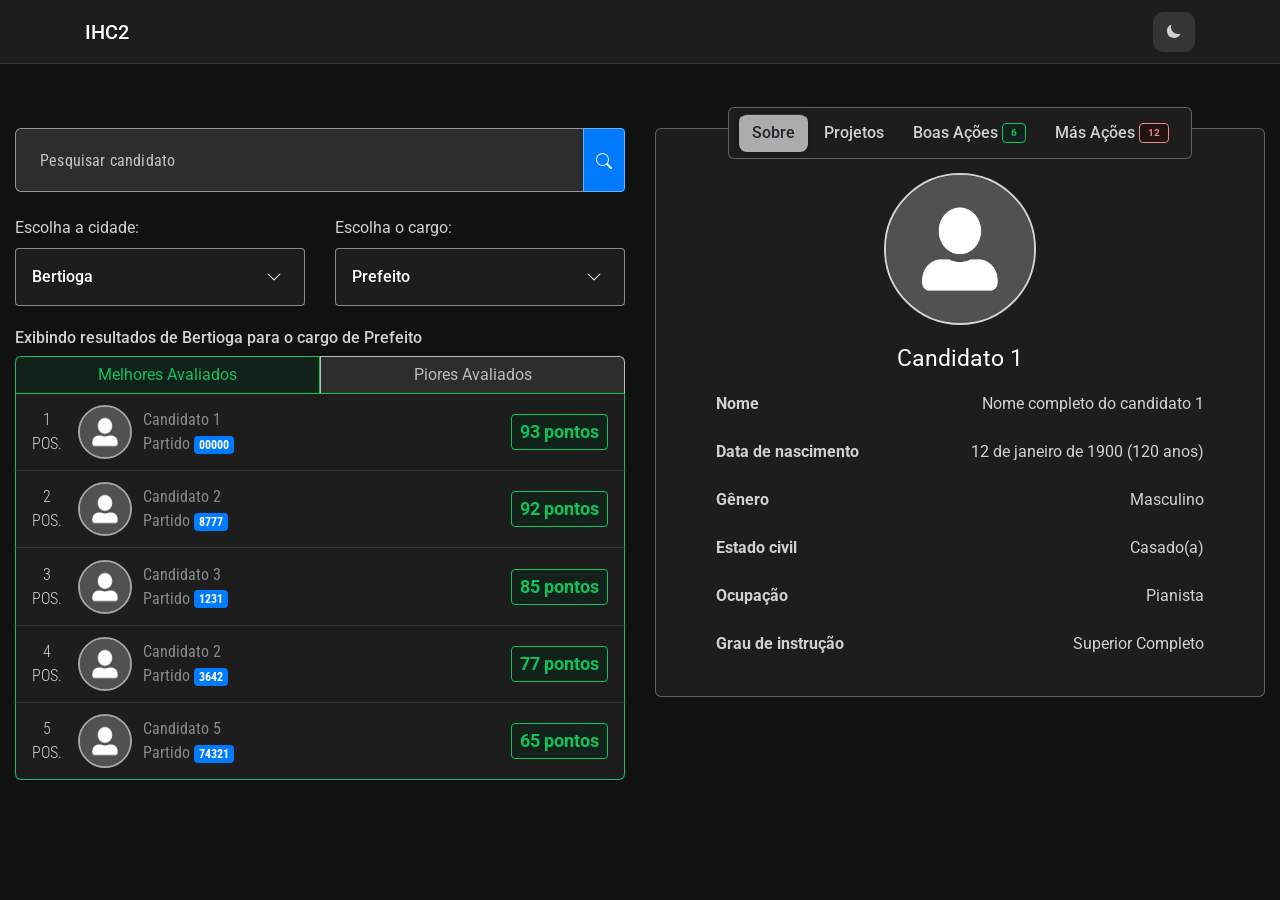
==== commit be1c74ff: "Adicionando variavel no cache para o tema" ====
--- a/index.html
+++ b/index.html
@@ -19,11 +19,7 @@
             <noscript>
               <span>Não é possivel trocar o tema, pois o seu navegador não possui suporte para scripts habilitado.</span>
             </noscript>
-<<<<<<< HEAD
-            <a class="btn" role="button" id="theme-toggle" accesskey="3" onclick="temaCache()">
-=======
             <a class="btn" role="button" id="theme-toggle" accesskey="3" onclick="trocaTema()">
->>>>>>> 9fa535fd49de8e8350310f5e8fa4e3bd43c8b20f
               <span class="sr-only">Trocar tema (escuro/claro)</span>
               <svg width="1em" height="1em" viewBox="0 0 16 16" class="bi bi-moon" fill="currentColor" xmlns="http://www.w3.org/2000/svg">
                 <path fill-rule="evenodd" d="M14.53 10.53a7 7 0 0 1-9.058-9.058A7.003 7.003 0 0 0 8 15a7.002 7.002 0 0 0 6.53-4.47z"/>
@@ -34,64 +30,7 @@
       </div>
     </nav>
   </header>
-<<<<<<< HEAD
-  <div class="container-lg mb-3" id="main-container">
-    <section id="modalSec">
-        <div class="modal" id="denunciarModal">
-            <div class="modal-dialog modal-xl modal-dialog-centered modal-dialog-scrollable">
-                <div class="modal-content">
-                    <div class="modal-header">
-                        <span class="modal-title h5">Informar</span>
-                        <button type="button" class="close" data-dismiss="modal" aria-label="Close">
-                        <span aria-hidden="true">&times;</span>
-                        </button>
-                    </div>
-                    <div class="modal-body">
-                        <form>
-                            <div class="form-group">
-                              <label for="exampleInputEmail1">Seu email</label>
-                              <input type="email" class="form-control" id="exampleInputEmail1" aria-describedby="emailHelp">
-                              <small id="emailHelp" class="form-text text-muted">Nunca iremos divulgar o seu email.</small>
-                            </div>
-                            <div class="form-group">
-                                <label for="tipoInformar">Informe se é uma denúncia ou elogio</label>
-                                <select class="form-control" name="tipoInformar" id="tipoInformar">
-                                    <option value="Elogio" label="Elogio">Elogio</option>
-                                    <option value="Denúncia" label="Denúncia">Denúncia</option>
-                                </select>
-                            </div>
-                            <div class="form-group">
-                                <span class="h6">Anexe arquivos (Opcional)</span>
-                                <small class="form-text text-muted">Se quiser você pode anexar fotos, videos, pdfs ou qualquer tipo de arquivo que comprove a sua denúncia/elogio</small>
-                              <div class="cfi">
-                                <label for="dragdrop">
-                                    <span class="sr-only">Anexar arquivos</span>
-                                    <svg width="1em" height="1em" fill="currentColor" viewBox="0 0 16 16" class="bi bi-cloud-upload-fill" fill="currentColor" xmlns="http://www.w3.org/2000/svg">
-                                        <path fill-rule="evenodd" d="M8 0a5.53 5.53 0 0 0-3.594 1.342c-.766.66-1.321 1.52-1.464 2.383C1.266 4.095 0 5.555 0 7.318 0 9.366 1.708 11 3.781 11H7.5V5.707L5.354 7.854a.5.5 0 1 1-.708-.708l3-3a.5.5 0 0 1 .708 0l3 3a.5.5 0 0 1-.708.708L8.5 5.707V11h4.188C14.502 11 16 9.57 16 7.773c0-1.636-1.242-2.969-2.834-3.194C12.923 1.999 10.69 0 8 0zm-.5 14.5V11h1v3.5a.5.5 0 0 1-1 0z"/>
-                                    </svg>
-                                    <small>Arraste ou clique para anexar arquivos</small>
-                                </label>
-                                  <input type="file" class="custom-file-input" id="dragdrop">
-                              </div>
-                            </div>
-                            <div class="form-group mt-3">
-                                <label for="textarea">Descreva sua denúncia/elogio</label>
-                                <textarea class="form-control" id="textarea" aria-label="Descreva a denúncia ou elogio"></textarea>
-                            </div>
-                            <div class="container-fluid">
-                                <div class="row justify-content-end">
-                                    <button type="submit" class="btn btn-primary">Enviar</button>
-                                </div>
-                            </div>
-                          </form>
-                    </div>
-                </div>
-            </div>
-        </div>
-      </section>
-=======
   <div class="container-lg" id="main-container">
->>>>>>> 9fa535fd49de8e8350310f5e8fa4e3bd43c8b20f
     <div class="row">
       <div class="col">
         <section id="secaoPesquisa">
@@ -122,11 +61,7 @@
                     <option value="Mongaguá" label="Mongaguá">Mongaguá</option>
                     <option value="Peruíbe" label="Peruíbe">Peruíbe</option>
                     <option value="Praia Grande" label="Praia Grande">Praia Grande</option>
-<<<<<<< HEAD
-                    <option value="Santos" label="Santos" selected>Santos</option>
-=======
                     <option value="Santos" label="Santos">Santos</option>
->>>>>>> 9fa535fd49de8e8350310f5e8fa4e3bd43c8b20f
                     <option value="São Vicente" label="São Vicente">São Vicente</option>
                   </select>
                 </div>
@@ -139,11 +74,7 @@
                 </div>
               </div>
             </form>
-<<<<<<< HEAD
-            <span class="h6" id="resultadoFiltro" style="display: block; margin-top: 1.4rem;">Exibindo resultados de Santos para o cargo de Prefeito</span>
-=======
             <span class="h6" id="resultadoFiltro" style="display: block; margin-top: 1.4rem;">Exibindo resultados de Bertioga para o cargo de Prefeito</span>
->>>>>>> 9fa535fd49de8e8350310f5e8fa4e3bd43c8b20f
           </div>
         </section>
         <section id="controlesDaListaCandidatos">
@@ -164,15 +95,10 @@
                         <span>pos.</span>
                       </div>
                       <div class="about">
-                        <img src="img/candidatos/santos_rogeriosantos.jpg" alt="Rogério Santos">
+                        <img src="img/user.png" alt="Nome do Candidato">
                         <div class="np">
-<<<<<<< HEAD
-                          <span>Rogério Santos</span>
-                          <span>PSDB <span class="badge badge-primary">45</span></span>
-=======
                           <span>Candidato 1</span>
                           <span>Partido <span class="badge badge-primary">00000</span></span>
->>>>>>> 9fa535fd49de8e8350310f5e8fa4e3bd43c8b20f
                         </div>
                       </div>
                     </div>
@@ -191,16 +117,16 @@
                         <span>pos.</span>
                       </div>
                       <div class="about">
-                        <img src="img/candidatos/santos_ivansartori.jpg" alt="Ivan Sartori">
+                        <img src="img/user.png" alt="Nome do Candidato">
                         <div class="np">
-                          <span>Ivan Sartori</span>
-                          <span>PSD <span class="badge badge-primary">55</span></span>
+                          <span>Candidato 2</span>
+                          <span>Partido <span class="badge badge-primary">8777</span></span>
                         </div>
                       </div>
                     </div>
                     <div class="second-part">
                       <div class="pts">
-                        <span class="badge badge-green big"><span class="score">87</span> pontos</span>
+                        <span class="badge badge-green big"><span class="score">92</span> pontos</span>
                       </div>
                     </div>
                   </a>
@@ -259,75 +185,6 @@
                       <div class="about">
                         <img src="img/user.png" alt="Nome do Candidato">
                         <div class="np">
-<<<<<<< HEAD
-=======
-                          <span>Candidato 2</span>
-                          <span>Partido <span class="badge badge-primary">8777</span></span>
-                        </div>
-                      </div>
-                    </div>
-                    <div class="second-part">
-                      <div class="pts">
-                        <span class="badge badge-green big"><span class="score">92</span> pontos</span>
-                      </div>
-                    </div>
-                  </a>
-                </li>
-                <li class="list-group-item">
-                  <a href="#" profile-id="3candidato">
-                    <div class="first-part">
-                      <div class="pos">
-                        <span class="num">3</span>
-                        <span>pos.</span>
-                      </div>
-                      <div class="about">
-                        <img src="img/user.png" alt="Nome do Candidato">
-                        <div class="np">
-                          <span>Candidato 3</span>
-                          <span>Partido <span class="badge badge-primary">1231</span></span>
-                        </div>
-                      </div>
-                    </div>
-                    <div class="second-part">
-                      <div class="pts">
-                        <span class="badge badge-green big"><span class="score">85</span> pontos</span>
-                      </div>
-                    </div>
-                  </a>
-                </li>
-                <li class="list-group-item">
-                  <a href="#" profile-id="4candidato">
-                    <div class="first-part">
-                      <div class="pos">
-                        <span class="num">4</span>
-                        <span>pos.</span>
-                      </div>
-                      <div class="about">
-                        <img src="img/user.png" alt="Nome do Candidato">
-                        <div class="np">
-                          <span>Candidato 2</span>
-                          <span>Partido <span class="badge badge-primary">3642</span></span>
-                        </div>
-                      </div>
-                    </div>
-                    <div class="second-part">
-                      <div class="pts">
-                        <span class="badge badge-green big"><span class="score">77</span> pontos</span>
-                      </div>
-                    </div>
-                  </a>
-                </li>
-                <li class="list-group-item">
-                  <a href="#" profile-id="5candidato">
-                    <div class="first-part">
-                      <div class="pos">
-                        <span class="num">5</span>
-                        <span>pos.</span>
-                      </div>
-                      <div class="about">
-                        <img src="img/user.png" alt="Nome do Candidato">
-                        <div class="np">
->>>>>>> 9fa535fd49de8e8350310f5e8fa4e3bd43c8b20f
                           <span>Candidato 5</span>
                           <span>Partido <span class="badge badge-primary">74321</span></span>
                         </div>
@@ -469,258 +326,246 @@
                 <svg xmlns="http://www.w3.org/2000/svg" height="1.25rem" viewBox="0 0 329.26933 329" width="1.25rem" fill="currentColor"><path d="m194.800781 164.769531 128.210938-128.214843c8.34375-8.339844 8.34375-21.824219 0-30.164063-8.339844-8.339844-21.824219-8.339844-30.164063 0l-128.214844 128.214844-128.210937-128.214844c-8.34375-8.339844-21.824219-8.339844-30.164063 0-8.34375 8.339844-8.34375 21.824219 0 30.164063l128.210938 128.214843-128.210938 128.214844c-8.34375 8.339844-8.34375 21.824219 0 30.164063 4.15625 4.160156 9.621094 6.25 15.082032 6.25 5.460937 0 10.921875-2.089844 15.082031-6.25l128.210937-128.214844 128.214844 128.214844c4.160156 4.160156 9.621094 6.25 15.082032 6.25 5.460937 0 10.921874-2.089844 15.082031-6.25 8.34375-8.339844 8.34375-21.824219 0-30.164063zm0 0"/></svg>
               </button>
             </div>
+            <!-- Inicio do controle -->
             <div class="tab-control-container">
-                <ul class="nav nav-pills tab-control" role="tablist">
-                    <li class="nav-item">
-                        <a class="nav-link active" id="candidato1-sobre-tab" data-toggle="pill" href="#candidato1-sobre" role="tab" aria-controls="candidato1-sobre" aria-selected="true">Sobre</a>
-                    </li>
-                    <li class="nav-item">
-                        <a class="nav-link" id="candidato1-projetos-tab" data-toggle="pill" href="#candidato1-projetos" role="tab" aria-controls="candidato1-projetos" aria-selected="false">Projetos</a>
-                    </li>
-                    <li class="nav-item">
-                        <a class="nav-link" id="candidato1-boas-tab" data-toggle="pill" href="#candidato1-boas" role="tab" aria-controls="candidato1-boas" aria-selected="false">Boas Ações</a>
-                    </li>
-                    <li class="nav-item">
-                        <a class="nav-link" id="candidato1-mas-tab" data-toggle="pill" href="#candidato1-mas" role="tab" aria-controls="candidato1-mas" aria-selected="false">Más Ações</a>
-                    </li>
-
-                    </ul>
-            </div>
-              <div class="tab-content" id="candidato1-content">
-                <div class="tab-pane fade show active sobre" id="candidato1-sobre" role="tabpanel" aria-labelledby="candidato1-sobre-tab">
-                    <div class="center d-flex align-items-center flex-column">
-                        <img src="img/candidatos/santos_rogeriosantos.jpg" alt="Rogério Santos">
-                        <span class="nome dt dark-var">Rogério Santos</span>
-                      </div>
-                      <dl class="row">
-                        <dt class="col-5">Nome</dt>
-                        <dd class="col-7">
-                          <p>Rogério Pereira dos Santos</p>
-                        </dd>
-
-                        <dt class="col-5">Data de nascimento</dt>
-                        <dd class="col-7">
-                          <p>16 de março de 1966 (54 anos)</p>
-                        </dd>
-
-                        <dt class="col-5">Gênero</dt>
-                        <dd class="col-7">
-                          <p>Masculino</p>
-                        </dd>
-
-                        <dt class="col-5">Estado civil</dt>
-                        <dd class="col-7">
-                          <p>Casado(a)</p>
-                        </dd>
-
-                        <dt class="col-5">Ocupação</dt>
-                        <dd class="col-7">
-                          <p>Odontólogo</p>
-                        </dd>
-
-                        <dt class="col-5">Grau de instrução</dt>
-                        <dd class="col-7">
-                          <p>Superior Completo</p>
-                        </dd>
-                      </dl>
-                      <div class="container-fluid mt-3">
-                          <div class="row justify-content-center align-items-center">
-                            <span class="h6 mr-2 mb-0">Faça uma denúncia ou elogio</span>
-                            <button class="btn btn-warning" data-toggle="modal" data-target="#denunciarModal" type="button">Denúncia/Elogio</button>
-                          </div>
-                      </div>
-                </div>
-                <div class="tab-pane fade tab scroll" id="candidato1-projetos" role="tabpanel" aria-labelledby="candidato1-projetos-tab">
-                    <span class="h4" style="margin-bottom: 1rem; display: inline-block;">Projetos</span>
+              <div class="tab-control" id="tab-control">
+                <button type="button" tab="sobre" class="btn active">Sobre</button>
+                <button type="button" tab="projetos" class="btn">Projetos</button>
+                <button type="button" tab="boasacoes" class="btn">Boas Ações <span class="badge badge-green rounded">6</span></button>
+                <button type="button" tab="masacoes" class="btn">Más Ações <span class="badge badge-red rounded">12</span></button>
+              </div>
+            </div>
+            <!-- Fim do controle -->
+            <!-- Inicio das abas -->
+            <div class="tabs" id="tabs">
+              <div class="tab sobre showhide" id="sobre">
+                <div class="center d-flex align-items-center flex-column">
+                  <img src="img/user.png" alt="Candidato 1">
+                  <span class="nome">Candidato 1</span>
+                </div>
+                <dl class="row">
+                  <dt class="col-5">Nome</dt>
+                  <dd class="col-7">
+                    <p>Nome completo do candidato 1</p>
+                  </dd>
+
+                  <dt class="col-5">Data de nascimento</dt>
+                  <dd class="col-7">
+                    <p>12 de janeiro de 1900 (120 anos)</p>
+                  </dd>
+
+                  <dt class="col-5">Gênero</dt>
+                  <dd class="col-7">
+                    <p>Masculino</p>
+                  </dd>
+
+                  <dt class="col-5">Estado civil</dt>
+                  <dd class="col-7">
+                    <p>Casado(a)</p>
+                  </dd>
+
+                  <dt class="col-5">Ocupação</dt>
+                  <dd class="col-7">
+                    <p>Pianista</p>
+                  </dd>
+
+                  <dt class="col-5">Grau de instrução</dt>
+                  <dd class="col-7">
+                    <p>Superior Completo</p>
+                  </dd>
+                </dl>
+              </div>
+              <div class="tab scroll" id="projetos">
+                <span class="h4" style="margin-bottom: 1rem; display: inline-block;">Projetos</span>
                 <div class="card dt dark-var mb-3">
                   <div class="card-header">Educação</div>
                   <div class="card-body">
-                    <p class="card-text">Implementar a construção de creches e escolas infantis em parceria com a iniciativa privada.</p>
+                    <p class="card-text">Lorem ipsum dolor sit amet consectetur adipisicing elit. Ex consequatur, quo reprehenderit libero quos facere aliquid accusantium numquam tenetur.</p>
                   </div>
                 </div>
                 <div class="card dt dark-var mb-3">
                   <div class="card-header">Turismo</div>
                   <div class="card-body">
-                    <p class="card-text">Reformar o Armazem de Bagagem da Estação do Valongo.</p>
+                    <p class="card-text">Lorem ipsum dolor sit amet consectetur adipisicing elit. Ex consequatur, quo reprehenderit libero quos facere aliquid accusantium numquam tenetur.</p>
                   </div>
                 </div>
                 <div class="card dt dark-var mb-3">
                   <div class="card-header">Drogas</div>
                   <div class="card-body">
-                    <p class="card-text">Ampliar o Programa Mãe Santista para atendimento de gestantes usuárias de drogas, vítimas de violência, em situação de risco e vulnerabilidade.</p>
+                    <p class="card-text">Lorem ipsum dolor sit amet consectetur adipisicing elit. Ex consequatur, quo reprehenderit libero quos facere aliquid accusantium numquam tenetur.</p>
                   </div>
                 </div>
                 <div class="card dt dark-var mb-3">
                   <div class="card-header">Meio ambiente</div>
                   <div class="card-body">
-                    <p class="card-text">Criar o Pelotão Ambiental da Guarda Civil Municipal </p>
+                    <p class="card-text">Lorem ipsum dolor sit amet consectetur adipisicing elit. Ex consequatur, quo reprehenderit libero quos facere aliquid accusantium numquam tenetur.</p>
                   </div>
                 </div>
                 <div class="card dt dark-var mb-3">
                   <div class="card-header">Saúde</div>
                   <div class="card-body">
-                    <p class="card-text">Transferir a Policlínica da Av. Conselheiro Nébias para um novo endereço.</p>
+                    <p class="card-text">Lorem ipsum dolor sit amet consectetur adipisicing elit. Ex consequatur, quo reprehenderit libero quos facere aliquid accusantium numquam tenetur.</p>
                   </div>
                 </div>
                 <div class="card dt dark-var mb-3">
                   <div class="card-header">Segurança Pública</div>
                   <div class="card-body">
-                    <p class="card-text">Criar a Ronda de Monitoramento por Drones.</p>
-                  </div>
-                </div>
-                </div>
-                <div class="tab-pane fade tab scroll" id="candidato1-boas" role="tabpanel" aria-labelledby="candidato1-boas-tab">
-                    <span class="h4 mb-3" style="display: inline-block;">Boas Acoes</span class="h4">
-                        <div class="card dt dark-var mb-3">
-                          <div class="row no-gutters">
-                            <div class="col-2">
-                              +15 pts
-                            </div>
-                            <div class="col-10">
-                              <div class="card-body">
-                                <p class="card-text">This is a wider card with supporting text below as a natural lead-in to additional content. This content is a little bit longer.</p>
-                              </div>
-                            </div>
-                          </div>
-                        </div>
-                        <div class="card dt dark-var mb-3">
-                          <div class="row no-gutters">
-                            <div class="col-2">
-                              +15 pts
-                            </div>
-                            <div class="col-10">
-                              <div class="card-body">
-                                <p class="card-text">This is a wider card with supporting text below as a natural lead-in to additional content. This content is a little bit longer.</p>
-                              </div>
-                            </div>
-                          </div>
-                        </div>
-                        <div class="card dt dark-var mb-3">
-                          <div class="row no-gutters">
-                            <div class="col-2">
-                              +15 pts
-                            </div>
-                            <div class="col-10">
-                              <div class="card-body">
-                                <p class="card-text">This is a wider card with supporting text below as a natural lead-in to additional content. This content is a little bit longer.</p>
-                              </div>
-                            </div>
-                          </div>
-                        </div>
-                        <div class="card dt dark-var mb-3">
-                          <div class="row no-gutters">
-                            <div class="col-2">
-                              +15 pts
-                            </div>
-                            <div class="col-10">
-                              <div class="card-body">
-                                <p class="card-text">This is a wider card with supporting text below as a natural lead-in to additional content. This content is a little bit longer.</p>
-                              </div>
-                            </div>
-                          </div>
-                        </div>
-                        <div class="card dt dark-var mb-3">
-                          <div class="row no-gutters">
-                            <div class="col-2">
-                              +15 pts
-                            </div>
-                            <div class="col-10">
-                              <div class="card-body">
-                                <p class="card-text">This is a wider card with supporting text below as a natural lead-in to additional content. This content is a little bit longer.</p>
-                              </div>
-                            </div>
-                          </div>
-                        </div>
-                        <div class="card dt dark-var mb-3">
-                          <div class="row no-gutters">
-                            <div class="col-2">
-                              +15 pts
-                            </div>
-                            <div class="col-10">
-                              <div class="card-body">
-                                <p class="card-text">This is a wider card with supporting text below as a natural lead-in to additional content. This content is a little bit longer.</p>
-                              </div>
-                            </div>
-                          </div>
-                        </div>
-                </div>
-                <div class="tab-pane fade tab scroll" id="candidato1-mas" role="tabpanel" aria-labelledby="candidato1-mas-tab">
-                    <span class="h4 mb-3" style="display: inline-block;">Más Acoes</span class="h4">
-                        <div class="card dt dark-var mb-3">
-                          <div class="row no-gutters">
-                            <div class="col-2">
-                              -15 pts
-                            </div>
-                            <div class="col-10">
-                              <div class="card-body">
-                                <p class="card-text">This is a wider card with supporting text below as a natural lead-in to additional content. This content is a little bit longer.</p>
-                              </div>
-                            </div>
-                          </div>
-                        </div>
-                        <div class="card dt dark-var mb-3">
-                          <div class="row no-gutters">
-                            <div class="col-2">
-                              -15 pts
-                            </div>
-                            <div class="col-10">
-                              <div class="card-body">
-                                <p class="card-text">This is a wider card with supporting text below as a natural lead-in to additional content. This content is a little bit longer.</p>
-                              </div>
-                            </div>
-                          </div>
-                        </div>
-                        <div class="card dt dark-var mb-3">
-                          <div class="row no-gutters">
-                            <div class="col-2">
-                              -15 pts
-                            </div>
-                            <div class="col-10">
-                              <div class="card-body">
-                                <p class="card-text">This is a wider card with supporting text below as a natural lead-in to additional content. This content is a little bit longer.</p>
-                              </div>
-                            </div>
-                          </div>
-                        </div>
-                        <div class="card dt dark-var mb-3">
-                          <div class="row no-gutters">
-                            <div class="col-2">
-                              -15 pts
-                            </div>
-                            <div class="col-10">
-                              <div class="card-body">
-                                <p class="card-text">This is a wider card with supporting text below as a natural lead-in to additional content. This content is a little bit longer.</p>
-                              </div>
-                            </div>
-                          </div>
-                        </div>
-                        <div class="card dt dark-var mb-3">
-                          <div class="row no-gutters">
-                            <div class="col-2">
-                              -15 pts
-                            </div>
-                            <div class="col-10">
-                              <div class="card-body">
-                                <p class="card-text">This is a wider card with supporting text below as a natural lead-in to additional content. This content is a little bit longer.</p>
-                              </div>
-                            </div>
-                          </div>
-                        </div>
-                        <div class="card dt dark-var mb-3">
-                          <div class="row no-gutters">
-                            <div class="col-2">
-                              -15 pts
-                            </div>
-                            <div class="col-10">
-                              <div class="card-body">
-                                <p class="card-text">This is a wider card with supporting text below as a natural lead-in to additional content. This content is a little bit longer.</p>
-                              </div>
-                            </div>
-                          </div>
-                        </div>
-                </div>
-              </div>
-            <!-- abas -->
+                    <p class="card-text">Lorem ipsum dolor sit amet consectetur adipisicing elit. Ex consequatur, quo reprehenderit libero quos facere aliquid accusantium numquam tenetur.</p>
+                  </div>
+                </div>
+              </div>
+              <div class="tab scroll" id="boasacoes">
+                <span class="h4 mb-3" style="display: inline-block;">Boas Acoes</span class="h4">
+                <div class="card dt dark-var mb-3">
+                  <div class="row no-gutters">
+                    <div class="col-2">
+                      +15 pts
+                    </div>
+                    <div class="col-10">
+                      <div class="card-body">
+                        <p class="card-text">This is a wider card with supporting text below as a natural lead-in to additional content. This content is a little bit longer.</p>
+                      </div>
+                    </div>
+                  </div>
+                </div>
+                <div class="card dt dark-var mb-3">
+                  <div class="row no-gutters">
+                    <div class="col-2">
+                      +15 pts
+                    </div>
+                    <div class="col-10">
+                      <div class="card-body">
+                        <p class="card-text">This is a wider card with supporting text below as a natural lead-in to additional content. This content is a little bit longer.</p>
+                      </div>
+                    </div>
+                  </div>
+                </div>
+                <div class="card dt dark-var mb-3">
+                  <div class="row no-gutters">
+                    <div class="col-2">
+                      +15 pts
+                    </div>
+                    <div class="col-10">
+                      <div class="card-body">
+                        <p class="card-text">This is a wider card with supporting text below as a natural lead-in to additional content. This content is a little bit longer.</p>
+                      </div>
+                    </div>
+                  </div>
+                </div>
+                <div class="card dt dark-var mb-3">
+                  <div class="row no-gutters">
+                    <div class="col-2">
+                      +15 pts
+                    </div>
+                    <div class="col-10">
+                      <div class="card-body">
+                        <p class="card-text">This is a wider card with supporting text below as a natural lead-in to additional content. This content is a little bit longer.</p>
+                      </div>
+                    </div>
+                  </div>
+                </div>
+                <div class="card dt dark-var mb-3">
+                  <div class="row no-gutters">
+                    <div class="col-2">
+                      +15 pts
+                    </div>
+                    <div class="col-10">
+                      <div class="card-body">
+                        <p class="card-text">This is a wider card with supporting text below as a natural lead-in to additional content. This content is a little bit longer.</p>
+                      </div>
+                    </div>
+                  </div>
+                </div>
+                <div class="card dt dark-var mb-3">
+                  <div class="row no-gutters">
+                    <div class="col-2">
+                      +15 pts
+                    </div>
+                    <div class="col-10">
+                      <div class="card-body">
+                        <p class="card-text">This is a wider card with supporting text below as a natural lead-in to additional content. This content is a little bit longer.</p>
+                      </div>
+                    </div>
+                  </div>
+                </div>
+              </div>
+              <div class="tab scroll" id="masacoes">
+                <span class="h4 mb-3" style="display: inline-block;">Más Acoes</span class="h4">
+                  <div class="card dt dark-var mb-3">
+                    <div class="row no-gutters">
+                      <div class="col-2">
+                        -15 pts
+                      </div>
+                      <div class="col-10">
+                        <div class="card-body">
+                          <p class="card-text">This is a wider card with supporting text below as a natural lead-in to additional content. This content is a little bit longer.</p>
+                        </div>
+                      </div>
+                    </div>
+                  </div>
+                  <div class="card dt dark-var mb-3">
+                    <div class="row no-gutters">
+                      <div class="col-2">
+                        -15 pts
+                      </div>
+                      <div class="col-10">
+                        <div class="card-body">
+                          <p class="card-text">This is a wider card with supporting text below as a natural lead-in to additional content. This content is a little bit longer.</p>
+                        </div>
+                      </div>
+                    </div>
+                  </div>
+                  <div class="card dt dark-var mb-3">
+                    <div class="row no-gutters">
+                      <div class="col-2">
+                        -15 pts
+                      </div>
+                      <div class="col-10">
+                        <div class="card-body">
+                          <p class="card-text">This is a wider card with supporting text below as a natural lead-in to additional content. This content is a little bit longer.</p>
+                        </div>
+                      </div>
+                    </div>
+                  </div>
+                  <div class="card dt dark-var mb-3">
+                    <div class="row no-gutters">
+                      <div class="col-2">
+                        -15 pts
+                      </div>
+                      <div class="col-10">
+                        <div class="card-body">
+                          <p class="card-text">This is a wider card with supporting text below as a natural lead-in to additional content. This content is a little bit longer.</p>
+                        </div>
+                      </div>
+                    </div>
+                  </div>
+                  <div class="card dt dark-var mb-3">
+                    <div class="row no-gutters">
+                      <div class="col-2">
+                        -15 pts
+                      </div>
+                      <div class="col-10">
+                        <div class="card-body">
+                          <p class="card-text">This is a wider card with supporting text below as a natural lead-in to additional content. This content is a little bit longer.</p>
+                        </div>
+                      </div>
+                    </div>
+                  </div>
+                  <div class="card dt dark-var mb-3">
+                    <div class="row no-gutters">
+                      <div class="col-2">
+                        -15 pts
+                      </div>
+                      <div class="col-10">
+                        <div class="card-body">
+                          <p class="card-text">This is a wider card with supporting text below as a natural lead-in to additional content. This content is a little bit longer.</p>
+                        </div>
+                      </div>
+                    </div>
+                  </div>
+              </div>
+            </div>
+            <!-- Fim das abas -->
           </div>
           <div class="profile dt d-none dark-var" id="2candidato" profile >
             <div class="close">
@@ -729,285 +574,6 @@
                 <svg xmlns="http://www.w3.org/2000/svg" height="1.25rem" viewBox="0 0 329.26933 329" width="1.25rem" fill="currentColor"><path d="m194.800781 164.769531 128.210938-128.214843c8.34375-8.339844 8.34375-21.824219 0-30.164063-8.339844-8.339844-21.824219-8.339844-30.164063 0l-128.214844 128.214844-128.210937-128.214844c-8.34375-8.339844-21.824219-8.339844-30.164063 0-8.34375 8.339844-8.34375 21.824219 0 30.164063l128.210938 128.214843-128.210938 128.214844c-8.34375 8.339844-8.34375 21.824219 0 30.164063 4.15625 4.160156 9.621094 6.25 15.082032 6.25 5.460937 0 10.921875-2.089844 15.082031-6.25l128.210937-128.214844 128.214844 128.214844c4.160156 4.160156 9.621094 6.25 15.082032 6.25 5.460937 0 10.921874-2.089844 15.082031-6.25 8.34375-8.339844 8.34375-21.824219 0-30.164063zm0 0"/></svg>
               </button>
             </div>
-            <div class="tab-control-container">
-                <ul class="nav nav-pills tab-control" role="tablist">
-                    <li class="nav-item">
-                        <a class="nav-link active" id="candidato2-sobre-tab" data-toggle="pill" href="#candidato2-sobre" role="tab" aria-controls="candidato2-sobre" aria-selected="true">Sobre</a>
-                    </li>
-                    <li class="nav-item">
-                        <a class="nav-link" id="candidato2-projetos-tab" data-toggle="pill" href="#candidato2-projetos" role="tab" aria-controls="candidato2-projetos" aria-selected="false">Projetos</a>
-                    </li>
-                    <li class="nav-item">
-                        <a class="nav-link" id="candidato2-boas-tab" data-toggle="pill" href="#candidato2-boas" role="tab" aria-controls="candidato2-boas" aria-selected="false">Boas Ações</a>
-                    </li>
-                    <li class="nav-item">
-                        <a class="nav-link" id="candidato2-mas-tab" data-toggle="pill" href="#candidato2-mas" role="tab" aria-controls="candidato2-mas" aria-selected="false">Más Ações</a>
-                    </li>
-
-                    </ul>
-            </div>
-            <div class="tab-content" id="candidato2-content">
-                <div class="tab-pane fade show active sobre" id="candidato2-sobre" role="tabpanel" aria-labelledby="candidato2-sobre-tab">
-                    <div class="center d-flex align-items-center flex-column">
-                        <img src="img/candidatos/santos_ivansartori.jpg" alt="Ivan Sartori">
-                        <span class="nome dt dark-var">Ivan Sartori</span>
-                      </div>
-                      <dl class="row">
-                        <dt class="col-5">Nome</dt>
-                        <dd class="col-7">
-                          <p>Ivan Ricardo Garisio Sartori</p>
-                        </dd>
-
-                        <dt class="col-5">Data de nascimento</dt>
-                        <dd class="col-7">
-                          <p>14 de janeiro de 1957 (63 anos)</p>
-                        </dd>
-
-                        <dt class="col-5">Gênero</dt>
-                        <dd class="col-7">
-                          <p>Masculino</p>
-                        </dd>
-
-                        <dt class="col-5">Estado civil</dt>
-                        <dd class="col-7">
-                          <p>Divorciado(a)</p>
-                        </dd>
-
-                        <dt class="col-5">Ocupação</dt>
-                        <dd class="col-7">
-                          <p>Advogado</p>
-                        </dd>
-
-                        <dt class="col-5">Grau de instrução</dt>
-                        <dd class="col-7">
-                          <p>Superior Completo</p>
-                        </dd>
-                      </dl>
-                      <div class="container-fluid mt-3">
-                          <div class="row justify-content-center align-items-center">
-                            <span class="h6 mr-2 mb-0">Faça uma denúncia ou elogio</span>
-                            <button class="btn btn-warning" data-toggle="modal" data-target="#denunciarModal" type="button">Denúncia/Elogio</button>
-                          </div>
-                      </div>
-                </div>
-                <div class="tab-pane fade tab scroll" id="candidato2-projetos" role="tabpanel" aria-labelledby="candidato2-projetos-tab">
-                    <span class="h4" style="margin-bottom: 1rem; display: inline-block;">Projetos</span>
-                <div class="card dt dark-var mb-3">
-                  <div class="card-header">Educação</div>
-                  <div class="card-body">
-                    <p class="card-text">Creche na Universidade: ofertar em parceria com as
-                        Universidades de Santos a opção de creche em horário de aula
-                        onde permita que discentes mães e pais de crianças em pequena
-                        idade possam estudar e se qualificar. Um dos maiores motivos de
-                        evasão do ensino superior ocorre entre os discentes que são mães
-                        e pais.</p>
-                  </div>
-                </div>
-                <div class="card dt dark-var mb-3">
-                  <div class="card-header">Turismo</div>
-                  <div class="card-body">
-                    <p class="card-text">Fábrica de Cultura – Espaço público, onde serão
-                        realizados cursos, aulas e oficinas de artes, música, danças e
-                        tantas outras formas de manifestação de Cultura
-                        </p>
-                  </div>
-                </div>
-                <div class="card dt dark-var mb-3">
-                  <div class="card-header">Drogas</div>
-                  <div class="card-body">
-                    <p class="card-text">Criar programa integrado de atendimento aos
-                        dependentes de álcool e drogas, que envolva atenção na área da
-                        saúde, educação, formação profissional e assistência jurídica.
-                        </p>
-                  </div>
-                </div>
-                <div class="card dt dark-var mb-3">
-                  <div class="card-header">Meio ambiente</div>
-                  <div class="card-body">
-                    <p class="card-text">Fiscalizar a concessionária de água
-                        O município precisa ter um departamento de fiscalização da empresa
-                        concessionária de água e esgoto. Práticas da concessionária, como as altas
-                        contas, precisam ser coibidas com firmeza.
-                    </p>
-                  </div>
-                </div>
-                <div class="card dt dark-var mb-3">
-                  <div class="card-header">Saúde</div>
-                  <div class="card-body">
-                    <p class="card-text">Saúde Digitalizada – Todo o Sistema de Saúde será
-                        digitalizado, com prontuários eletrônicos, e assinatura digital dos
-                        médicos e demais colaboradores.</p>
-                  </div>
-                </div>
-                <div class="card dt dark-var mb-3">
-                  <div class="card-header">Segurança Pública</div>
-                  <div class="card-body">
-                    <p class="card-text">Criar a Ronda de Monitoramento por Drones.</p>
-                  </div>
-                </div>
-                </div>
-                <div class="tab-pane fade tab scroll" id="candidato2-boas" role="tabpanel" aria-labelledby="candidato2-boas-tab">
-                    <span class="h4 mb-3" style="display: inline-block;">Boas Acoes</span class="h4">
-                        <div class="card dt dark-var mb-3">
-                          <div class="row no-gutters">
-                            <div class="col-2">
-                              +15 pts
-                            </div>
-                            <div class="col-10">
-                              <div class="card-body">
-                                <p class="card-text">This is a wider card with supporting text below as a natural lead-in to additional content. This content is a little bit longer.</p>
-                              </div>
-                            </div>
-                          </div>
-                        </div>
-                        <div class="card dt dark-var mb-3">
-                          <div class="row no-gutters">
-                            <div class="col-2">
-                              +15 pts
-                            </div>
-                            <div class="col-10">
-                              <div class="card-body">
-                                <p class="card-text">This is a wider card with supporting text below as a natural lead-in to additional content. This content is a little bit longer.</p>
-                              </div>
-                            </div>
-                          </div>
-                        </div>
-                        <div class="card dt dark-var mb-3">
-                          <div class="row no-gutters">
-                            <div class="col-2">
-                              +15 pts
-                            </div>
-                            <div class="col-10">
-                              <div class="card-body">
-                                <p class="card-text">This is a wider card with supporting text below as a natural lead-in to additional content. This content is a little bit longer.</p>
-                              </div>
-                            </div>
-                          </div>
-                        </div>
-                        <div class="card dt dark-var mb-3">
-                          <div class="row no-gutters">
-                            <div class="col-2">
-                              +15 pts
-                            </div>
-                            <div class="col-10">
-                              <div class="card-body">
-                                <p class="card-text">This is a wider card with supporting text below as a natural lead-in to additional content. This content is a little bit longer.</p>
-                              </div>
-                            </div>
-                          </div>
-                        </div>
-                        <div class="card dt dark-var mb-3">
-                          <div class="row no-gutters">
-                            <div class="col-2">
-                              +15 pts
-                            </div>
-                            <div class="col-10">
-                              <div class="card-body">
-                                <p class="card-text">This is a wider card with supporting text below as a natural lead-in to additional content. This content is a little bit longer.</p>
-                              </div>
-                            </div>
-                          </div>
-                        </div>
-                        <div class="card dt dark-var mb-3">
-                          <div class="row no-gutters">
-                            <div class="col-2">
-                              +15 pts
-                            </div>
-                            <div class="col-10">
-                              <div class="card-body">
-                                <p class="card-text">This is a wider card with supporting text below as a natural lead-in to additional content. This content is a little bit longer.</p>
-                              </div>
-                            </div>
-                          </div>
-                        </div>
-                </div>
-                <div class="tab-pane fade tab scroll" id="candidato2-mas" role="tabpanel" aria-labelledby="candidato2-mas-tab">
-                    <span class="h4 mb-3" style="display: inline-block;">Más Acoes</span class="h4">
-                        <div class="card dt dark-var mb-3">
-                          <div class="row no-gutters">
-                            <div class="col-2">
-                              -15 pts
-                            </div>
-                            <div class="col-10">
-                              <div class="card-body">
-                                <p class="card-text">This is a wider card with supporting text below as a natural lead-in to additional content. This content is a little bit longer.</p>
-                              </div>
-                            </div>
-                          </div>
-                        </div>
-                        <div class="card dt dark-var mb-3">
-                          <div class="row no-gutters">
-                            <div class="col-2">
-                              -15 pts
-                            </div>
-                            <div class="col-10">
-                              <div class="card-body">
-                                <p class="card-text">This is a wider card with supporting text below as a natural lead-in to additional content. This content is a little bit longer.</p>
-                              </div>
-                            </div>
-                          </div>
-                        </div>
-                        <div class="card dt dark-var mb-3">
-                          <div class="row no-gutters">
-                            <div class="col-2">
-                              -15 pts
-                            </div>
-                            <div class="col-10">
-                              <div class="card-body">
-                                <p class="card-text">This is a wider card with supporting text below as a natural lead-in to additional content. This content is a little bit longer.</p>
-                              </div>
-                            </div>
-                          </div>
-                        </div>
-                        <div class="card dt dark-var mb-3">
-                          <div class="row no-gutters">
-                            <div class="col-2">
-                              -15 pts
-                            </div>
-                            <div class="col-10">
-                              <div class="card-body">
-                                <p class="card-text">This is a wider card with supporting text below as a natural lead-in to additional content. This content is a little bit longer.</p>
-                              </div>
-                            </div>
-                          </div>
-                        </div>
-                        <div class="card dt dark-var mb-3">
-                          <div class="row no-gutters">
-                            <div class="col-2">
-                              -15 pts
-                            </div>
-                            <div class="col-10">
-                              <div class="card-body">
-                                <p class="card-text">This is a wider card with supporting text below as a natural lead-in to additional content. This content is a little bit longer.</p>
-                              </div>
-                            </div>
-                          </div>
-                        </div>
-                        <div class="card dt dark-var mb-3">
-                          <div class="row no-gutters">
-                            <div class="col-2">
-                              -15 pts
-                            </div>
-                            <div class="col-10">
-                              <div class="card-body">
-                                <p class="card-text">This is a wider card with supporting text below as a natural lead-in to additional content. This content is a little bit longer.</p>
-                              </div>
-                            </div>
-                          </div>
-                        </div>
-                </div>
-              </div>
-
-            <!-- abas -->
-          </div>
-
-          <div class="profile dt d-none dark-var" id="3candidato" profile >
-            <div class="close">
-              <label for="closeprofile" class="sr-only">Fechar Pagina sobre o candidato</label>
-              <button type="button" id="closeprofile" close-btn>
-                <svg xmlns="http://www.w3.org/2000/svg" height="1.25rem" viewBox="0 0 329.26933 329" width="1.25rem" fill="currentColor"><path d="m194.800781 164.769531 128.210938-128.214843c8.34375-8.339844 8.34375-21.824219 0-30.164063-8.339844-8.339844-21.824219-8.339844-30.164063 0l-128.214844 128.214844-128.210937-128.214844c-8.34375-8.339844-21.824219-8.339844-30.164063 0-8.34375 8.339844-8.34375 21.824219 0 30.164063l128.210938 128.214843-128.210938 128.214844c-8.34375 8.339844-8.34375 21.824219 0 30.164063 4.15625 4.160156 9.621094 6.25 15.082032 6.25 5.460937 0 10.921875-2.089844 15.082031-6.25l128.210937-128.214844 128.214844 128.214844c4.160156 4.160156 9.621094 6.25 15.082032 6.25 5.460937 0 10.921874-2.089844 15.082031-6.25 8.34375-8.339844 8.34375-21.824219 0-30.164063zm0 0"/></svg>
-              </button>
-            </div>
             <!-- Inicio do controle -->
             <div class="tab-control-container">
               <div class="tab-control" id="tab-control">
@@ -1022,22 +588,261 @@
             <div class="tabs" id="tabs">
               <div class="tab sobre showhide" id="sobre">
                 <div class="center d-flex align-items-center flex-column">
-<<<<<<< HEAD
+                  <img src="img/user.png" alt="Candidato 2">
+                  <span class="nome">Candidato 2</span>
+                </div>
+                <dl class="row">
+                  <dt class="col-5">Nome</dt>
+                  <dd class="col-7">
+                    <p>Nome completo do candidato 2</p>
+                  </dd>
+
+                  <dt class="col-5">Data de nascimento</dt>
+                  <dd class="col-7">
+                    <p>12 de janeiro de 1900 (120 anos)</p>
+                  </dd>
+
+                  <dt class="col-5">Gênero</dt>
+                  <dd class="col-7">
+                    <p>Masculino</p>
+                  </dd>
+
+                  <dt class="col-5">Estado civil</dt>
+                  <dd class="col-7">
+                    <p>Casado(a)</p>
+                  </dd>
+
+                  <dt class="col-5">Ocupação</dt>
+                  <dd class="col-7">
+                    <p>Pianista</p>
+                  </dd>
+
+                  <dt class="col-5">Grau de instrução</dt>
+                  <dd class="col-7">
+                    <p>Superior Completo</p>
+                  </dd>
+                </dl>
+              </div>
+              <div class="tab scroll" id="projetos">
+                <span class="h4" style="margin-bottom: 1rem; display: inline-block;">Projetos</span>
+                <div class="card dt dark-var mb-3">
+                  <div class="card-header">Educação</div>
+                  <div class="card-body">
+                    <p class="card-text">Lorem ipsum dolor sit amet consectetur adipisicing elit. Ex consequatur, quo reprehenderit libero quos facere aliquid accusantium numquam tenetur.</p>
+                  </div>
+                </div>
+                <div class="card dt dark-var mb-3">
+                  <div class="card-header">Turismo</div>
+                  <div class="card-body">
+                    <p class="card-text">Lorem ipsum dolor sit amet consectetur adipisicing elit. Ex consequatur, quo reprehenderit libero quos facere aliquid accusantium numquam tenetur.</p>
+                  </div>
+                </div>
+                <div class="card dt dark-var mb-3">
+                  <div class="card-header">Drogas</div>
+                  <div class="card-body">
+                    <p class="card-text">Lorem ipsum dolor sit amet consectetur adipisicing elit. Ex consequatur, quo reprehenderit libero quos facere aliquid accusantium numquam tenetur.</p>
+                  </div>
+                </div>
+                <div class="card dt dark-var mb-3">
+                  <div class="card-header">Meio ambiente</div>
+                  <div class="card-body">
+                    <p class="card-text">Lorem ipsum dolor sit amet consectetur adipisicing elit. Ex consequatur, quo reprehenderit libero quos facere aliquid accusantium numquam tenetur.</p>
+                  </div>
+                </div>
+                <div class="card dt dark-var mb-3">
+                  <div class="card-header">Saúde</div>
+                  <div class="card-body">
+                    <p class="card-text">Lorem ipsum dolor sit amet consectetur adipisicing elit. Ex consequatur, quo reprehenderit libero quos facere aliquid accusantium numquam tenetur.</p>
+                  </div>
+                </div>
+                <div class="card dt dark-var mb-3">
+                  <div class="card-header">Segurança Pública</div>
+                  <div class="card-body">
+                    <p class="card-text">Lorem ipsum dolor sit amet consectetur adipisicing elit. Ex consequatur, quo reprehenderit libero quos facere aliquid accusantium numquam tenetur.</p>
+                  </div>
+                </div>
+              </div>
+              <div class="tab scroll" id="boasacoes">
+                <span class="h4 mb-3" style="display: inline-block;">Boas Acoes</span class="h4">
+                <div class="card dt dark-var mb-3">
+                  <div class="row no-gutters">
+                    <div class="col-2">
+                      +15 pts
+                    </div>
+                    <div class="col-10">
+                      <div class="card-body">
+                        <p class="card-text">This is a wider card with supporting text below as a natural lead-in to additional content. This content is a little bit longer.</p>
+                      </div>
+                    </div>
+                  </div>
+                </div>
+                <div class="card dt dark-var mb-3">
+                  <div class="row no-gutters">
+                    <div class="col-2">
+                      +15 pts
+                    </div>
+                    <div class="col-10">
+                      <div class="card-body">
+                        <p class="card-text">This is a wider card with supporting text below as a natural lead-in to additional content. This content is a little bit longer.</p>
+                      </div>
+                    </div>
+                  </div>
+                </div>
+                <div class="card dt dark-var mb-3">
+                  <div class="row no-gutters">
+                    <div class="col-2">
+                      +15 pts
+                    </div>
+                    <div class="col-10">
+                      <div class="card-body">
+                        <p class="card-text">This is a wider card with supporting text below as a natural lead-in to additional content. This content is a little bit longer.</p>
+                      </div>
+                    </div>
+                  </div>
+                </div>
+                <div class="card dt dark-var mb-3">
+                  <div class="row no-gutters">
+                    <div class="col-2">
+                      +15 pts
+                    </div>
+                    <div class="col-10">
+                      <div class="card-body">
+                        <p class="card-text">This is a wider card with supporting text below as a natural lead-in to additional content. This content is a little bit longer.</p>
+                      </div>
+                    </div>
+                  </div>
+                </div>
+                <div class="card dt dark-var mb-3">
+                  <div class="row no-gutters">
+                    <div class="col-2">
+                      +15 pts
+                    </div>
+                    <div class="col-10">
+                      <div class="card-body">
+                        <p class="card-text">This is a wider card with supporting text below as a natural lead-in to additional content. This content is a little bit longer.</p>
+                      </div>
+                    </div>
+                  </div>
+                </div>
+                <div class="card dt dark-var mb-3">
+                  <div class="row no-gutters">
+                    <div class="col-2">
+                      +15 pts
+                    </div>
+                    <div class="col-10">
+                      <div class="card-body">
+                        <p class="card-text">This is a wider card with supporting text below as a natural lead-in to additional content. This content is a little bit longer.</p>
+                      </div>
+                    </div>
+                  </div>
+                </div>
+              </div>
+              <div class="tab scroll" id="masacoes">
+                <span class="h4 mb-3" style="display: inline-block;">Más Acoes</span class="h4">
+                  <div class="card dt dark-var mb-3">
+                    <div class="row no-gutters">
+                      <div class="col-2">
+                        -15 pts
+                      </div>
+                      <div class="col-10">
+                        <div class="card-body">
+                          <p class="card-text">This is a wider card with supporting text below as a natural lead-in to additional content. This content is a little bit longer.</p>
+                        </div>
+                      </div>
+                    </div>
+                  </div>
+                  <div class="card dt dark-var mb-3">
+                    <div class="row no-gutters">
+                      <div class="col-2">
+                        -15 pts
+                      </div>
+                      <div class="col-10">
+                        <div class="card-body">
+                          <p class="card-text">This is a wider card with supporting text below as a natural lead-in to additional content. This content is a little bit longer.</p>
+                        </div>
+                      </div>
+                    </div>
+                  </div>
+                  <div class="card dt dark-var mb-3">
+                    <div class="row no-gutters">
+                      <div class="col-2">
+                        -15 pts
+                      </div>
+                      <div class="col-10">
+                        <div class="card-body">
+                          <p class="card-text">This is a wider card with supporting text below as a natural lead-in to additional content. This content is a little bit longer.</p>
+                        </div>
+                      </div>
+                    </div>
+                  </div>
+                  <div class="card dt dark-var mb-3">
+                    <div class="row no-gutters">
+                      <div class="col-2">
+                        -15 pts
+                      </div>
+                      <div class="col-10">
+                        <div class="card-body">
+                          <p class="card-text">This is a wider card with supporting text below as a natural lead-in to additional content. This content is a little bit longer.</p>
+                        </div>
+                      </div>
+                    </div>
+                  </div>
+                  <div class="card dt dark-var mb-3">
+                    <div class="row no-gutters">
+                      <div class="col-2">
+                        -15 pts
+                      </div>
+                      <div class="col-10">
+                        <div class="card-body">
+                          <p class="card-text">This is a wider card with supporting text below as a natural lead-in to additional content. This content is a little bit longer.</p>
+                        </div>
+                      </div>
+                    </div>
+                  </div>
+                  <div class="card dt dark-var mb-3">
+                    <div class="row no-gutters">
+                      <div class="col-2">
+                        -15 pts
+                      </div>
+                      <div class="col-10">
+                        <div class="card-body">
+                          <p class="card-text">This is a wider card with supporting text below as a natural lead-in to additional content. This content is a little bit longer.</p>
+                        </div>
+                      </div>
+                    </div>
+                  </div>
+              </div>
+            </div>
+            <!-- Fim das abas -->
+          </div>
+          <div class="profile dt d-none dark-var" id="3candidato" profile >
+            <div class="close">
+              <label for="closeprofile" class="sr-only">Fechar Pagina sobre o candidato</label>
+              <button type="button" id="closeprofile" close-btn>
+                <svg xmlns="http://www.w3.org/2000/svg" height="1.25rem" viewBox="0 0 329.26933 329" width="1.25rem" fill="currentColor"><path d="m194.800781 164.769531 128.210938-128.214843c8.34375-8.339844 8.34375-21.824219 0-30.164063-8.339844-8.339844-21.824219-8.339844-30.164063 0l-128.214844 128.214844-128.210937-128.214844c-8.34375-8.339844-21.824219-8.339844-30.164063 0-8.34375 8.339844-8.34375 21.824219 0 30.164063l128.210938 128.214843-128.210938 128.214844c-8.34375 8.339844-8.34375 21.824219 0 30.164063 4.15625 4.160156 9.621094 6.25 15.082032 6.25 5.460937 0 10.921875-2.089844 15.082031-6.25l128.210937-128.214844 128.214844 128.214844c4.160156 4.160156 9.621094 6.25 15.082032 6.25 5.460937 0 10.921874-2.089844 15.082031-6.25 8.34375-8.339844 8.34375-21.824219 0-30.164063zm0 0"/></svg>
+              </button>
+            </div>
+            <!-- Inicio do controle -->
+            <div class="tab-control-container">
+              <div class="tab-control" id="tab-control">
+                <button type="button" tab="sobre" class="btn active">Sobre</button>
+                <button type="button" tab="projetos" class="btn">Projetos</button>
+                <button type="button" tab="boasacoes" class="btn">Boas Ações <span class="badge badge-green rounded">6</span></button>
+                <button type="button" tab="masacoes" class="btn">Más Ações <span class="badge badge-red rounded">12</span></button>
+              </div>
+            </div>
+            <!-- Fim do controle -->
+            <!-- Inicio das abas -->
+            <div class="tabs" id="tabs">
+              <div class="tab sobre showhide" id="sobre">
+                <div class="center d-flex align-items-center flex-column">
                   <img src="img/user.png" alt="Candidato 3">
                   <span class="nome">Candidato 3</span>
-=======
-                  <img src="img/user.png" alt="Candidato 1">
-                  <span class="nome">Candidato 1</span>
->>>>>>> 9fa535fd49de8e8350310f5e8fa4e3bd43c8b20f
                 </div>
                 <dl class="row">
                   <dt class="col-5">Nome</dt>
                   <dd class="col-7">
-<<<<<<< HEAD
                     <p>Nome completo do candidato 3</p>
-=======
-                    <p>Nome completo do candidato 1</p>
->>>>>>> 9fa535fd49de8e8350310f5e8fa4e3bd43c8b20f
                   </dd>
 
                   <dt class="col-5">Data de nascimento</dt>
@@ -1279,22 +1084,13 @@
             <div class="tabs" id="tabs">
               <div class="tab sobre showhide" id="sobre">
                 <div class="center d-flex align-items-center flex-column">
-<<<<<<< HEAD
                   <img src="img/user.png" alt="Candidato 4">
                   <span class="nome">Candidato 4</span>
-=======
-                  <img src="img/user.png" alt="Candidato 2">
-                  <span class="nome">Candidato 2</span>
->>>>>>> 9fa535fd49de8e8350310f5e8fa4e3bd43c8b20f
                 </div>
                 <dl class="row">
                   <dt class="col-5">Nome</dt>
                   <dd class="col-7">
-<<<<<<< HEAD
                     <p>Nome completo do candidato 4</p>
-=======
-                    <p>Nome completo do candidato 2</p>
->>>>>>> 9fa535fd49de8e8350310f5e8fa4e3bd43c8b20f
                   </dd>
 
                   <dt class="col-5">Data de nascimento</dt>
@@ -1512,7 +1308,6 @@
                     </div>
                   </div>
               </div>
-<<<<<<< HEAD
             </div>
             <!-- Fim das abas -->
           </div>
@@ -2508,1499 +2303,6 @@
             </div>
             <!-- Fim das abas -->
           </div>
-=======
-            </div>
-            <!-- Fim das abas -->
-          </div>
-          <div class="profile dt d-none dark-var" id="3candidato" profile >
-            <div class="close">
-              <label for="closeprofile" class="sr-only">Fechar Pagina sobre o candidato</label>
-              <button type="button" id="closeprofile" close-btn>
-                <svg xmlns="http://www.w3.org/2000/svg" height="1.25rem" viewBox="0 0 329.26933 329" width="1.25rem" fill="currentColor"><path d="m194.800781 164.769531 128.210938-128.214843c8.34375-8.339844 8.34375-21.824219 0-30.164063-8.339844-8.339844-21.824219-8.339844-30.164063 0l-128.214844 128.214844-128.210937-128.214844c-8.34375-8.339844-21.824219-8.339844-30.164063 0-8.34375 8.339844-8.34375 21.824219 0 30.164063l128.210938 128.214843-128.210938 128.214844c-8.34375 8.339844-8.34375 21.824219 0 30.164063 4.15625 4.160156 9.621094 6.25 15.082032 6.25 5.460937 0 10.921875-2.089844 15.082031-6.25l128.210937-128.214844 128.214844 128.214844c4.160156 4.160156 9.621094 6.25 15.082032 6.25 5.460937 0 10.921874-2.089844 15.082031-6.25 8.34375-8.339844 8.34375-21.824219 0-30.164063zm0 0"/></svg>
-              </button>
-            </div>
-            <!-- Inicio do controle -->
-            <div class="tab-control-container">
-              <div class="tab-control" id="tab-control">
-                <button type="button" tab="sobre" class="btn active">Sobre</button>
-                <button type="button" tab="projetos" class="btn">Projetos</button>
-                <button type="button" tab="boasacoes" class="btn">Boas Ações <span class="badge badge-green rounded">6</span></button>
-                <button type="button" tab="masacoes" class="btn">Más Ações <span class="badge badge-red rounded">12</span></button>
-              </div>
-            </div>
-            <!-- Fim do controle -->
-            <!-- Inicio das abas -->
-            <div class="tabs" id="tabs">
-              <div class="tab sobre showhide" id="sobre">
-                <div class="center d-flex align-items-center flex-column">
-                  <img src="img/user.png" alt="Candidato 3">
-                  <span class="nome">Candidato 3</span>
-                </div>
-                <dl class="row">
-                  <dt class="col-5">Nome</dt>
-                  <dd class="col-7">
-                    <p>Nome completo do candidato 3</p>
-                  </dd>
-
-                  <dt class="col-5">Data de nascimento</dt>
-                  <dd class="col-7">
-                    <p>12 de janeiro de 1900 (120 anos)</p>
-                  </dd>
-
-                  <dt class="col-5">Gênero</dt>
-                  <dd class="col-7">
-                    <p>Masculino</p>
-                  </dd>
-
-                  <dt class="col-5">Estado civil</dt>
-                  <dd class="col-7">
-                    <p>Casado(a)</p>
-                  </dd>
-
-                  <dt class="col-5">Ocupação</dt>
-                  <dd class="col-7">
-                    <p>Pianista</p>
-                  </dd>
-
-                  <dt class="col-5">Grau de instrução</dt>
-                  <dd class="col-7">
-                    <p>Superior Completo</p>
-                  </dd>
-                </dl>
-              </div>
-              <div class="tab scroll" id="projetos">
-                <span class="h4" style="margin-bottom: 1rem; display: inline-block;">Projetos</span>
-                <div class="card dt dark-var mb-3">
-                  <div class="card-header">Educação</div>
-                  <div class="card-body">
-                    <p class="card-text">Lorem ipsum dolor sit amet consectetur adipisicing elit. Ex consequatur, quo reprehenderit libero quos facere aliquid accusantium numquam tenetur.</p>
-                  </div>
-                </div>
-                <div class="card dt dark-var mb-3">
-                  <div class="card-header">Turismo</div>
-                  <div class="card-body">
-                    <p class="card-text">Lorem ipsum dolor sit amet consectetur adipisicing elit. Ex consequatur, quo reprehenderit libero quos facere aliquid accusantium numquam tenetur.</p>
-                  </div>
-                </div>
-                <div class="card dt dark-var mb-3">
-                  <div class="card-header">Drogas</div>
-                  <div class="card-body">
-                    <p class="card-text">Lorem ipsum dolor sit amet consectetur adipisicing elit. Ex consequatur, quo reprehenderit libero quos facere aliquid accusantium numquam tenetur.</p>
-                  </div>
-                </div>
-                <div class="card dt dark-var mb-3">
-                  <div class="card-header">Meio ambiente</div>
-                  <div class="card-body">
-                    <p class="card-text">Lorem ipsum dolor sit amet consectetur adipisicing elit. Ex consequatur, quo reprehenderit libero quos facere aliquid accusantium numquam tenetur.</p>
-                  </div>
-                </div>
-                <div class="card dt dark-var mb-3">
-                  <div class="card-header">Saúde</div>
-                  <div class="card-body">
-                    <p class="card-text">Lorem ipsum dolor sit amet consectetur adipisicing elit. Ex consequatur, quo reprehenderit libero quos facere aliquid accusantium numquam tenetur.</p>
-                  </div>
-                </div>
-                <div class="card dt dark-var mb-3">
-                  <div class="card-header">Segurança Pública</div>
-                  <div class="card-body">
-                    <p class="card-text">Lorem ipsum dolor sit amet consectetur adipisicing elit. Ex consequatur, quo reprehenderit libero quos facere aliquid accusantium numquam tenetur.</p>
-                  </div>
-                </div>
-              </div>
-              <div class="tab scroll" id="boasacoes">
-                <span class="h4 mb-3" style="display: inline-block;">Boas Acoes</span class="h4">
-                <div class="card dt dark-var mb-3">
-                  <div class="row no-gutters">
-                    <div class="col-2">
-                      +15 pts
-                    </div>
-                    <div class="col-10">
-                      <div class="card-body">
-                        <p class="card-text">This is a wider card with supporting text below as a natural lead-in to additional content. This content is a little bit longer.</p>
-                      </div>
-                    </div>
-                  </div>
-                </div>
-                <div class="card dt dark-var mb-3">
-                  <div class="row no-gutters">
-                    <div class="col-2">
-                      +15 pts
-                    </div>
-                    <div class="col-10">
-                      <div class="card-body">
-                        <p class="card-text">This is a wider card with supporting text below as a natural lead-in to additional content. This content is a little bit longer.</p>
-                      </div>
-                    </div>
-                  </div>
-                </div>
-                <div class="card dt dark-var mb-3">
-                  <div class="row no-gutters">
-                    <div class="col-2">
-                      +15 pts
-                    </div>
-                    <div class="col-10">
-                      <div class="card-body">
-                        <p class="card-text">This is a wider card with supporting text below as a natural lead-in to additional content. This content is a little bit longer.</p>
-                      </div>
-                    </div>
-                  </div>
-                </div>
-                <div class="card dt dark-var mb-3">
-                  <div class="row no-gutters">
-                    <div class="col-2">
-                      +15 pts
-                    </div>
-                    <div class="col-10">
-                      <div class="card-body">
-                        <p class="card-text">This is a wider card with supporting text below as a natural lead-in to additional content. This content is a little bit longer.</p>
-                      </div>
-                    </div>
-                  </div>
-                </div>
-                <div class="card dt dark-var mb-3">
-                  <div class="row no-gutters">
-                    <div class="col-2">
-                      +15 pts
-                    </div>
-                    <div class="col-10">
-                      <div class="card-body">
-                        <p class="card-text">This is a wider card with supporting text below as a natural lead-in to additional content. This content is a little bit longer.</p>
-                      </div>
-                    </div>
-                  </div>
-                </div>
-                <div class="card dt dark-var mb-3">
-                  <div class="row no-gutters">
-                    <div class="col-2">
-                      +15 pts
-                    </div>
-                    <div class="col-10">
-                      <div class="card-body">
-                        <p class="card-text">This is a wider card with supporting text below as a natural lead-in to additional content. This content is a little bit longer.</p>
-                      </div>
-                    </div>
-                  </div>
-                </div>
-              </div>
-              <div class="tab scroll" id="masacoes">
-                <span class="h4 mb-3" style="display: inline-block;">Más Acoes</span class="h4">
-                  <div class="card dt dark-var mb-3">
-                    <div class="row no-gutters">
-                      <div class="col-2">
-                        -15 pts
-                      </div>
-                      <div class="col-10">
-                        <div class="card-body">
-                          <p class="card-text">This is a wider card with supporting text below as a natural lead-in to additional content. This content is a little bit longer.</p>
-                        </div>
-                      </div>
-                    </div>
-                  </div>
-                  <div class="card dt dark-var mb-3">
-                    <div class="row no-gutters">
-                      <div class="col-2">
-                        -15 pts
-                      </div>
-                      <div class="col-10">
-                        <div class="card-body">
-                          <p class="card-text">This is a wider card with supporting text below as a natural lead-in to additional content. This content is a little bit longer.</p>
-                        </div>
-                      </div>
-                    </div>
-                  </div>
-                  <div class="card dt dark-var mb-3">
-                    <div class="row no-gutters">
-                      <div class="col-2">
-                        -15 pts
-                      </div>
-                      <div class="col-10">
-                        <div class="card-body">
-                          <p class="card-text">This is a wider card with supporting text below as a natural lead-in to additional content. This content is a little bit longer.</p>
-                        </div>
-                      </div>
-                    </div>
-                  </div>
-                  <div class="card dt dark-var mb-3">
-                    <div class="row no-gutters">
-                      <div class="col-2">
-                        -15 pts
-                      </div>
-                      <div class="col-10">
-                        <div class="card-body">
-                          <p class="card-text">This is a wider card with supporting text below as a natural lead-in to additional content. This content is a little bit longer.</p>
-                        </div>
-                      </div>
-                    </div>
-                  </div>
-                  <div class="card dt dark-var mb-3">
-                    <div class="row no-gutters">
-                      <div class="col-2">
-                        -15 pts
-                      </div>
-                      <div class="col-10">
-                        <div class="card-body">
-                          <p class="card-text">This is a wider card with supporting text below as a natural lead-in to additional content. This content is a little bit longer.</p>
-                        </div>
-                      </div>
-                    </div>
-                  </div>
-                  <div class="card dt dark-var mb-3">
-                    <div class="row no-gutters">
-                      <div class="col-2">
-                        -15 pts
-                      </div>
-                      <div class="col-10">
-                        <div class="card-body">
-                          <p class="card-text">This is a wider card with supporting text below as a natural lead-in to additional content. This content is a little bit longer.</p>
-                        </div>
-                      </div>
-                    </div>
-                  </div>
-              </div>
-            </div>
-            <!-- Fim das abas -->
-          </div>
-          <div class="profile dt d-none dark-var" id="4candidato" profile >
-            <div class="close">
-              <label for="closeprofile" class="sr-only">Fechar Pagina sobre o candidato</label>
-              <button type="button" id="closeprofile" close-btn>
-                <svg xmlns="http://www.w3.org/2000/svg" height="1.25rem" viewBox="0 0 329.26933 329" width="1.25rem" fill="currentColor"><path d="m194.800781 164.769531 128.210938-128.214843c8.34375-8.339844 8.34375-21.824219 0-30.164063-8.339844-8.339844-21.824219-8.339844-30.164063 0l-128.214844 128.214844-128.210937-128.214844c-8.34375-8.339844-21.824219-8.339844-30.164063 0-8.34375 8.339844-8.34375 21.824219 0 30.164063l128.210938 128.214843-128.210938 128.214844c-8.34375 8.339844-8.34375 21.824219 0 30.164063 4.15625 4.160156 9.621094 6.25 15.082032 6.25 5.460937 0 10.921875-2.089844 15.082031-6.25l128.210937-128.214844 128.214844 128.214844c4.160156 4.160156 9.621094 6.25 15.082032 6.25 5.460937 0 10.921874-2.089844 15.082031-6.25 8.34375-8.339844 8.34375-21.824219 0-30.164063zm0 0"/></svg>
-              </button>
-            </div>
-            <!-- Inicio do controle -->
-            <div class="tab-control-container">
-              <div class="tab-control" id="tab-control">
-                <button type="button" tab="sobre" class="btn active">Sobre</button>
-                <button type="button" tab="projetos" class="btn">Projetos</button>
-                <button type="button" tab="boasacoes" class="btn">Boas Ações <span class="badge badge-green rounded">6</span></button>
-                <button type="button" tab="masacoes" class="btn">Más Ações <span class="badge badge-red rounded">12</span></button>
-              </div>
-            </div>
-            <!-- Fim do controle -->
-            <!-- Inicio das abas -->
-            <div class="tabs" id="tabs">
-              <div class="tab sobre showhide" id="sobre">
-                <div class="center d-flex align-items-center flex-column">
-                  <img src="img/user.png" alt="Candidato 4">
-                  <span class="nome">Candidato 4</span>
-                </div>
-                <dl class="row">
-                  <dt class="col-5">Nome</dt>
-                  <dd class="col-7">
-                    <p>Nome completo do candidato 4</p>
-                  </dd>
-
-                  <dt class="col-5">Data de nascimento</dt>
-                  <dd class="col-7">
-                    <p>12 de janeiro de 1900 (120 anos)</p>
-                  </dd>
-
-                  <dt class="col-5">Gênero</dt>
-                  <dd class="col-7">
-                    <p>Masculino</p>
-                  </dd>
-
-                  <dt class="col-5">Estado civil</dt>
-                  <dd class="col-7">
-                    <p>Casado(a)</p>
-                  </dd>
-
-                  <dt class="col-5">Ocupação</dt>
-                  <dd class="col-7">
-                    <p>Pianista</p>
-                  </dd>
-
-                  <dt class="col-5">Grau de instrução</dt>
-                  <dd class="col-7">
-                    <p>Superior Completo</p>
-                  </dd>
-                </dl>
-              </div>
-              <div class="tab scroll" id="projetos">
-                <span class="h4" style="margin-bottom: 1rem; display: inline-block;">Projetos</span>
-                <div class="card dt dark-var mb-3">
-                  <div class="card-header">Educação</div>
-                  <div class="card-body">
-                    <p class="card-text">Lorem ipsum dolor sit amet consectetur adipisicing elit. Ex consequatur, quo reprehenderit libero quos facere aliquid accusantium numquam tenetur.</p>
-                  </div>
-                </div>
-                <div class="card dt dark-var mb-3">
-                  <div class="card-header">Turismo</div>
-                  <div class="card-body">
-                    <p class="card-text">Lorem ipsum dolor sit amet consectetur adipisicing elit. Ex consequatur, quo reprehenderit libero quos facere aliquid accusantium numquam tenetur.</p>
-                  </div>
-                </div>
-                <div class="card dt dark-var mb-3">
-                  <div class="card-header">Drogas</div>
-                  <div class="card-body">
-                    <p class="card-text">Lorem ipsum dolor sit amet consectetur adipisicing elit. Ex consequatur, quo reprehenderit libero quos facere aliquid accusantium numquam tenetur.</p>
-                  </div>
-                </div>
-                <div class="card dt dark-var mb-3">
-                  <div class="card-header">Meio ambiente</div>
-                  <div class="card-body">
-                    <p class="card-text">Lorem ipsum dolor sit amet consectetur adipisicing elit. Ex consequatur, quo reprehenderit libero quos facere aliquid accusantium numquam tenetur.</p>
-                  </div>
-                </div>
-                <div class="card dt dark-var mb-3">
-                  <div class="card-header">Saúde</div>
-                  <div class="card-body">
-                    <p class="card-text">Lorem ipsum dolor sit amet consectetur adipisicing elit. Ex consequatur, quo reprehenderit libero quos facere aliquid accusantium numquam tenetur.</p>
-                  </div>
-                </div>
-                <div class="card dt dark-var mb-3">
-                  <div class="card-header">Segurança Pública</div>
-                  <div class="card-body">
-                    <p class="card-text">Lorem ipsum dolor sit amet consectetur adipisicing elit. Ex consequatur, quo reprehenderit libero quos facere aliquid accusantium numquam tenetur.</p>
-                  </div>
-                </div>
-              </div>
-              <div class="tab scroll" id="boasacoes">
-                <span class="h4 mb-3" style="display: inline-block;">Boas Acoes</span class="h4">
-                <div class="card dt dark-var mb-3">
-                  <div class="row no-gutters">
-                    <div class="col-2">
-                      +15 pts
-                    </div>
-                    <div class="col-10">
-                      <div class="card-body">
-                        <p class="card-text">This is a wider card with supporting text below as a natural lead-in to additional content. This content is a little bit longer.</p>
-                      </div>
-                    </div>
-                  </div>
-                </div>
-                <div class="card dt dark-var mb-3">
-                  <div class="row no-gutters">
-                    <div class="col-2">
-                      +15 pts
-                    </div>
-                    <div class="col-10">
-                      <div class="card-body">
-                        <p class="card-text">This is a wider card with supporting text below as a natural lead-in to additional content. This content is a little bit longer.</p>
-                      </div>
-                    </div>
-                  </div>
-                </div>
-                <div class="card dt dark-var mb-3">
-                  <div class="row no-gutters">
-                    <div class="col-2">
-                      +15 pts
-                    </div>
-                    <div class="col-10">
-                      <div class="card-body">
-                        <p class="card-text">This is a wider card with supporting text below as a natural lead-in to additional content. This content is a little bit longer.</p>
-                      </div>
-                    </div>
-                  </div>
-                </div>
-                <div class="card dt dark-var mb-3">
-                  <div class="row no-gutters">
-                    <div class="col-2">
-                      +15 pts
-                    </div>
-                    <div class="col-10">
-                      <div class="card-body">
-                        <p class="card-text">This is a wider card with supporting text below as a natural lead-in to additional content. This content is a little bit longer.</p>
-                      </div>
-                    </div>
-                  </div>
-                </div>
-                <div class="card dt dark-var mb-3">
-                  <div class="row no-gutters">
-                    <div class="col-2">
-                      +15 pts
-                    </div>
-                    <div class="col-10">
-                      <div class="card-body">
-                        <p class="card-text">This is a wider card with supporting text below as a natural lead-in to additional content. This content is a little bit longer.</p>
-                      </div>
-                    </div>
-                  </div>
-                </div>
-                <div class="card dt dark-var mb-3">
-                  <div class="row no-gutters">
-                    <div class="col-2">
-                      +15 pts
-                    </div>
-                    <div class="col-10">
-                      <div class="card-body">
-                        <p class="card-text">This is a wider card with supporting text below as a natural lead-in to additional content. This content is a little bit longer.</p>
-                      </div>
-                    </div>
-                  </div>
-                </div>
-              </div>
-              <div class="tab scroll" id="masacoes">
-                <span class="h4 mb-3" style="display: inline-block;">Más Acoes</span class="h4">
-                  <div class="card dt dark-var mb-3">
-                    <div class="row no-gutters">
-                      <div class="col-2">
-                        -15 pts
-                      </div>
-                      <div class="col-10">
-                        <div class="card-body">
-                          <p class="card-text">This is a wider card with supporting text below as a natural lead-in to additional content. This content is a little bit longer.</p>
-                        </div>
-                      </div>
-                    </div>
-                  </div>
-                  <div class="card dt dark-var mb-3">
-                    <div class="row no-gutters">
-                      <div class="col-2">
-                        -15 pts
-                      </div>
-                      <div class="col-10">
-                        <div class="card-body">
-                          <p class="card-text">This is a wider card with supporting text below as a natural lead-in to additional content. This content is a little bit longer.</p>
-                        </div>
-                      </div>
-                    </div>
-                  </div>
-                  <div class="card dt dark-var mb-3">
-                    <div class="row no-gutters">
-                      <div class="col-2">
-                        -15 pts
-                      </div>
-                      <div class="col-10">
-                        <div class="card-body">
-                          <p class="card-text">This is a wider card with supporting text below as a natural lead-in to additional content. This content is a little bit longer.</p>
-                        </div>
-                      </div>
-                    </div>
-                  </div>
-                  <div class="card dt dark-var mb-3">
-                    <div class="row no-gutters">
-                      <div class="col-2">
-                        -15 pts
-                      </div>
-                      <div class="col-10">
-                        <div class="card-body">
-                          <p class="card-text">This is a wider card with supporting text below as a natural lead-in to additional content. This content is a little bit longer.</p>
-                        </div>
-                      </div>
-                    </div>
-                  </div>
-                  <div class="card dt dark-var mb-3">
-                    <div class="row no-gutters">
-                      <div class="col-2">
-                        -15 pts
-                      </div>
-                      <div class="col-10">
-                        <div class="card-body">
-                          <p class="card-text">This is a wider card with supporting text below as a natural lead-in to additional content. This content is a little bit longer.</p>
-                        </div>
-                      </div>
-                    </div>
-                  </div>
-                  <div class="card dt dark-var mb-3">
-                    <div class="row no-gutters">
-                      <div class="col-2">
-                        -15 pts
-                      </div>
-                      <div class="col-10">
-                        <div class="card-body">
-                          <p class="card-text">This is a wider card with supporting text below as a natural lead-in to additional content. This content is a little bit longer.</p>
-                        </div>
-                      </div>
-                    </div>
-                  </div>
-              </div>
-            </div>
-            <!-- Fim das abas -->
-          </div>
-          <div class="profile dt d-none dark-var" id="5candidato" profile >
-            <div class="close">
-              <label for="closeprofile" class="sr-only">Fechar Pagina sobre o candidato</label>
-              <button type="button" id="closeprofile" close-btn>
-                <svg xmlns="http://www.w3.org/2000/svg" height="1.25rem" viewBox="0 0 329.26933 329" width="1.25rem" fill="currentColor"><path d="m194.800781 164.769531 128.210938-128.214843c8.34375-8.339844 8.34375-21.824219 0-30.164063-8.339844-8.339844-21.824219-8.339844-30.164063 0l-128.214844 128.214844-128.210937-128.214844c-8.34375-8.339844-21.824219-8.339844-30.164063 0-8.34375 8.339844-8.34375 21.824219 0 30.164063l128.210938 128.214843-128.210938 128.214844c-8.34375 8.339844-8.34375 21.824219 0 30.164063 4.15625 4.160156 9.621094 6.25 15.082032 6.25 5.460937 0 10.921875-2.089844 15.082031-6.25l128.210937-128.214844 128.214844 128.214844c4.160156 4.160156 9.621094 6.25 15.082032 6.25 5.460937 0 10.921874-2.089844 15.082031-6.25 8.34375-8.339844 8.34375-21.824219 0-30.164063zm0 0"/></svg>
-              </button>
-            </div>
-            <!-- Inicio do controle -->
-            <div class="tab-control-container">
-              <div class="tab-control" id="tab-control">
-                <button type="button" tab="sobre" class="btn active">Sobre</button>
-                <button type="button" tab="projetos" class="btn">Projetos</button>
-                <button type="button" tab="boasacoes" class="btn">Boas Ações <span class="badge badge-green rounded">6</span></button>
-                <button type="button" tab="masacoes" class="btn">Más Ações <span class="badge badge-red rounded">12</span></button>
-              </div>
-            </div>
-            <!-- Fim do controle -->
-            <!-- Inicio das abas -->
-            <div class="tabs" id="tabs">
-              <div class="tab sobre showhide" id="sobre">
-                <div class="center d-flex align-items-center flex-column">
-                  <img src="img/user.png" alt="Candidato 5">
-                  <span class="nome">Candidato 5</span>
-                </div>
-                <dl class="row">
-                  <dt class="col-5">Nome</dt>
-                  <dd class="col-7">
-                    <p>Nome completo do candidato 5</p>
-                  </dd>
-
-                  <dt class="col-5">Data de nascimento</dt>
-                  <dd class="col-7">
-                    <p>12 de janeiro de 1900 (120 anos)</p>
-                  </dd>
-
-                  <dt class="col-5">Gênero</dt>
-                  <dd class="col-7">
-                    <p>Masculino</p>
-                  </dd>
-
-                  <dt class="col-5">Estado civil</dt>
-                  <dd class="col-7">
-                    <p>Casado(a)</p>
-                  </dd>
-
-                  <dt class="col-5">Ocupação</dt>
-                  <dd class="col-7">
-                    <p>Pianista</p>
-                  </dd>
-
-                  <dt class="col-5">Grau de instrução</dt>
-                  <dd class="col-7">
-                    <p>Superior Completo</p>
-                  </dd>
-                </dl>
-              </div>
-              <div class="tab scroll" id="projetos">
-                <span class="h4" style="margin-bottom: 1rem; display: inline-block;">Projetos</span>
-                <div class="card dt dark-var mb-3">
-                  <div class="card-header">Educação</div>
-                  <div class="card-body">
-                    <p class="card-text">Lorem ipsum dolor sit amet consectetur adipisicing elit. Ex consequatur, quo reprehenderit libero quos facere aliquid accusantium numquam tenetur.</p>
-                  </div>
-                </div>
-                <div class="card dt dark-var mb-3">
-                  <div class="card-header">Turismo</div>
-                  <div class="card-body">
-                    <p class="card-text">Lorem ipsum dolor sit amet consectetur adipisicing elit. Ex consequatur, quo reprehenderit libero quos facere aliquid accusantium numquam tenetur.</p>
-                  </div>
-                </div>
-                <div class="card dt dark-var mb-3">
-                  <div class="card-header">Drogas</div>
-                  <div class="card-body">
-                    <p class="card-text">Lorem ipsum dolor sit amet consectetur adipisicing elit. Ex consequatur, quo reprehenderit libero quos facere aliquid accusantium numquam tenetur.</p>
-                  </div>
-                </div>
-                <div class="card dt dark-var mb-3">
-                  <div class="card-header">Meio ambiente</div>
-                  <div class="card-body">
-                    <p class="card-text">Lorem ipsum dolor sit amet consectetur adipisicing elit. Ex consequatur, quo reprehenderit libero quos facere aliquid accusantium numquam tenetur.</p>
-                  </div>
-                </div>
-                <div class="card dt dark-var mb-3">
-                  <div class="card-header">Saúde</div>
-                  <div class="card-body">
-                    <p class="card-text">Lorem ipsum dolor sit amet consectetur adipisicing elit. Ex consequatur, quo reprehenderit libero quos facere aliquid accusantium numquam tenetur.</p>
-                  </div>
-                </div>
-                <div class="card dt dark-var mb-3">
-                  <div class="card-header">Segurança Pública</div>
-                  <div class="card-body">
-                    <p class="card-text">Lorem ipsum dolor sit amet consectetur adipisicing elit. Ex consequatur, quo reprehenderit libero quos facere aliquid accusantium numquam tenetur.</p>
-                  </div>
-                </div>
-              </div>
-              <div class="tab scroll" id="boasacoes">
-                <span class="h4 mb-3" style="display: inline-block;">Boas Acoes</span class="h4">
-                <div class="card dt dark-var mb-3">
-                  <div class="row no-gutters">
-                    <div class="col-2">
-                      +15 pts
-                    </div>
-                    <div class="col-10">
-                      <div class="card-body">
-                        <p class="card-text">This is a wider card with supporting text below as a natural lead-in to additional content. This content is a little bit longer.</p>
-                      </div>
-                    </div>
-                  </div>
-                </div>
-                <div class="card dt dark-var mb-3">
-                  <div class="row no-gutters">
-                    <div class="col-2">
-                      +15 pts
-                    </div>
-                    <div class="col-10">
-                      <div class="card-body">
-                        <p class="card-text">This is a wider card with supporting text below as a natural lead-in to additional content. This content is a little bit longer.</p>
-                      </div>
-                    </div>
-                  </div>
-                </div>
-                <div class="card dt dark-var mb-3">
-                  <div class="row no-gutters">
-                    <div class="col-2">
-                      +15 pts
-                    </div>
-                    <div class="col-10">
-                      <div class="card-body">
-                        <p class="card-text">This is a wider card with supporting text below as a natural lead-in to additional content. This content is a little bit longer.</p>
-                      </div>
-                    </div>
-                  </div>
-                </div>
-                <div class="card dt dark-var mb-3">
-                  <div class="row no-gutters">
-                    <div class="col-2">
-                      +15 pts
-                    </div>
-                    <div class="col-10">
-                      <div class="card-body">
-                        <p class="card-text">This is a wider card with supporting text below as a natural lead-in to additional content. This content is a little bit longer.</p>
-                      </div>
-                    </div>
-                  </div>
-                </div>
-                <div class="card dt dark-var mb-3">
-                  <div class="row no-gutters">
-                    <div class="col-2">
-                      +15 pts
-                    </div>
-                    <div class="col-10">
-                      <div class="card-body">
-                        <p class="card-text">This is a wider card with supporting text below as a natural lead-in to additional content. This content is a little bit longer.</p>
-                      </div>
-                    </div>
-                  </div>
-                </div>
-                <div class="card dt dark-var mb-3">
-                  <div class="row no-gutters">
-                    <div class="col-2">
-                      +15 pts
-                    </div>
-                    <div class="col-10">
-                      <div class="card-body">
-                        <p class="card-text">This is a wider card with supporting text below as a natural lead-in to additional content. This content is a little bit longer.</p>
-                      </div>
-                    </div>
-                  </div>
-                </div>
-              </div>
-              <div class="tab scroll" id="masacoes">
-                <span class="h4 mb-3" style="display: inline-block;">Más Acoes</span class="h4">
-                  <div class="card dt dark-var mb-3">
-                    <div class="row no-gutters">
-                      <div class="col-2">
-                        -15 pts
-                      </div>
-                      <div class="col-10">
-                        <div class="card-body">
-                          <p class="card-text">This is a wider card with supporting text below as a natural lead-in to additional content. This content is a little bit longer.</p>
-                        </div>
-                      </div>
-                    </div>
-                  </div>
-                  <div class="card dt dark-var mb-3">
-                    <div class="row no-gutters">
-                      <div class="col-2">
-                        -15 pts
-                      </div>
-                      <div class="col-10">
-                        <div class="card-body">
-                          <p class="card-text">This is a wider card with supporting text below as a natural lead-in to additional content. This content is a little bit longer.</p>
-                        </div>
-                      </div>
-                    </div>
-                  </div>
-                  <div class="card dt dark-var mb-3">
-                    <div class="row no-gutters">
-                      <div class="col-2">
-                        -15 pts
-                      </div>
-                      <div class="col-10">
-                        <div class="card-body">
-                          <p class="card-text">This is a wider card with supporting text below as a natural lead-in to additional content. This content is a little bit longer.</p>
-                        </div>
-                      </div>
-                    </div>
-                  </div>
-                  <div class="card dt dark-var mb-3">
-                    <div class="row no-gutters">
-                      <div class="col-2">
-                        -15 pts
-                      </div>
-                      <div class="col-10">
-                        <div class="card-body">
-                          <p class="card-text">This is a wider card with supporting text below as a natural lead-in to additional content. This content is a little bit longer.</p>
-                        </div>
-                      </div>
-                    </div>
-                  </div>
-                  <div class="card dt dark-var mb-3">
-                    <div class="row no-gutters">
-                      <div class="col-2">
-                        -15 pts
-                      </div>
-                      <div class="col-10">
-                        <div class="card-body">
-                          <p class="card-text">This is a wider card with supporting text below as a natural lead-in to additional content. This content is a little bit longer.</p>
-                        </div>
-                      </div>
-                    </div>
-                  </div>
-                  <div class="card dt dark-var mb-3">
-                    <div class="row no-gutters">
-                      <div class="col-2">
-                        -15 pts
-                      </div>
-                      <div class="col-10">
-                        <div class="card-body">
-                          <p class="card-text">This is a wider card with supporting text below as a natural lead-in to additional content. This content is a little bit longer.</p>
-                        </div>
-                      </div>
-                    </div>
-                  </div>
-              </div>
-            </div>
-            <!-- Fim das abas -->
-          </div>
-          <div class="profile dt d-none dark-var" id="6candidato" profile >
-            <div class="close">
-              <label for="closeprofile" class="sr-only">Fechar Pagina sobre o candidato</label>
-              <button type="button" id="closeprofile" close-btn>
-                <svg xmlns="http://www.w3.org/2000/svg" height="1.25rem" viewBox="0 0 329.26933 329" width="1.25rem" fill="currentColor"><path d="m194.800781 164.769531 128.210938-128.214843c8.34375-8.339844 8.34375-21.824219 0-30.164063-8.339844-8.339844-21.824219-8.339844-30.164063 0l-128.214844 128.214844-128.210937-128.214844c-8.34375-8.339844-21.824219-8.339844-30.164063 0-8.34375 8.339844-8.34375 21.824219 0 30.164063l128.210938 128.214843-128.210938 128.214844c-8.34375 8.339844-8.34375 21.824219 0 30.164063 4.15625 4.160156 9.621094 6.25 15.082032 6.25 5.460937 0 10.921875-2.089844 15.082031-6.25l128.210937-128.214844 128.214844 128.214844c4.160156 4.160156 9.621094 6.25 15.082032 6.25 5.460937 0 10.921874-2.089844 15.082031-6.25 8.34375-8.339844 8.34375-21.824219 0-30.164063zm0 0"/></svg>
-              </button>
-            </div>
-            <!-- Inicio do controle -->
-            <div class="tab-control-container">
-              <div class="tab-control" id="tab-control">
-                <button type="button" tab="sobre" class="btn active">Sobre</button>
-                <button type="button" tab="projetos" class="btn">Projetos</button>
-                <button type="button" tab="boasacoes" class="btn">Boas Ações <span class="badge badge-red rounded">6</span></button>
-                <button type="button" tab="masacoes" class="btn">Más Ações <span class="badge badge-red rounded">12</span></button>
-              </div>
-            </div>
-            <!-- Fim do controle -->
-            <!-- Inicio das abas -->
-            <div class="tabs" id="tabs">
-              <div class="tab sobre showhide" id="sobre">
-                <div class="center d-flex align-items-center flex-column">
-                  <img src="img/user.png" alt="Candidato 6">
-                  <span class="nome">Candidato 6</span>
-                </div>
-                <dl class="row">
-                  <dt class="col-5">Nome</dt>
-                  <dd class="col-7">
-                    <p>Nome completo do candidato 6</p>
-                  </dd>
-
-                  <dt class="col-5">Data de nascimento</dt>
-                  <dd class="col-7">
-                    <p>12 de janeiro de 1900 (120 anos)</p>
-                  </dd>
-
-                  <dt class="col-5">Gênero</dt>
-                  <dd class="col-7">
-                    <p>Masculino</p>
-                  </dd>
-
-                  <dt class="col-5">Estado civil</dt>
-                  <dd class="col-7">
-                    <p>Casado(a)</p>
-                  </dd>
-
-                  <dt class="col-5">Ocupação</dt>
-                  <dd class="col-7">
-                    <p>Pianista</p>
-                  </dd>
-
-                  <dt class="col-5">Grau de instrução</dt>
-                  <dd class="col-7">
-                    <p>Superior Completo</p>
-                  </dd>
-                </dl>
-              </div>
-              <div class="tab scroll" id="projetos">
-                <span class="h4" style="margin-bottom: 1rem; display: inline-block;">Projetos</span>
-                <div class="card dt dark-var mb-3">
-                  <div class="card-header">Educação</div>
-                  <div class="card-body">
-                    <p class="card-text">Lorem ipsum dolor sit amet consectetur adipisicing elit. Ex consequatur, quo reprehenderit libero quos facere aliquid accusantium numquam tenetur.</p>
-                  </div>
-                </div>
-                <div class="card dt dark-var mb-3">
-                  <div class="card-header">Turismo</div>
-                  <div class="card-body">
-                    <p class="card-text">Lorem ipsum dolor sit amet consectetur adipisicing elit. Ex consequatur, quo reprehenderit libero quos facere aliquid accusantium numquam tenetur.</p>
-                  </div>
-                </div>
-                <div class="card dt dark-var mb-3">
-                  <div class="card-header">Drogas</div>
-                  <div class="card-body">
-                    <p class="card-text">Lorem ipsum dolor sit amet consectetur adipisicing elit. Ex consequatur, quo reprehenderit libero quos facere aliquid accusantium numquam tenetur.</p>
-                  </div>
-                </div>
-                <div class="card dt dark-var mb-3">
-                  <div class="card-header">Meio ambiente</div>
-                  <div class="card-body">
-                    <p class="card-text">Lorem ipsum dolor sit amet consectetur adipisicing elit. Ex consequatur, quo reprehenderit libero quos facere aliquid accusantium numquam tenetur.</p>
-                  </div>
-                </div>
-                <div class="card dt dark-var mb-3">
-                  <div class="card-header">Saúde</div>
-                  <div class="card-body">
-                    <p class="card-text">Lorem ipsum dolor sit amet consectetur adipisicing elit. Ex consequatur, quo reprehenderit libero quos facere aliquid accusantium numquam tenetur.</p>
-                  </div>
-                </div>
-                <div class="card dt dark-var mb-3">
-                  <div class="card-header">Segurança Pública</div>
-                  <div class="card-body">
-                    <p class="card-text">Lorem ipsum dolor sit amet consectetur adipisicing elit. Ex consequatur, quo reprehenderit libero quos facere aliquid accusantium numquam tenetur.</p>
-                  </div>
-                </div>
-              </div>
-              <div class="tab scroll" id="boasacoes">
-                <span class="h4 mb-3" style="display: inline-block;">Boas Acoes</span class="h4">
-                <div class="card dt dark-var mb-3">
-                  <div class="row no-gutters">
-                    <div class="col-2">
-                      +15 pts
-                    </div>
-                    <div class="col-10">
-                      <div class="card-body">
-                        <p class="card-text">This is a wider card with supporting text below as a natural lead-in to additional content. This content is a little bit longer.</p>
-                      </div>
-                    </div>
-                  </div>
-                </div>
-                <div class="card dt dark-var mb-3">
-                  <div class="row no-gutters">
-                    <div class="col-2">
-                      +15 pts
-                    </div>
-                    <div class="col-10">
-                      <div class="card-body">
-                        <p class="card-text">This is a wider card with supporting text below as a natural lead-in to additional content. This content is a little bit longer.</p>
-                      </div>
-                    </div>
-                  </div>
-                </div>
-                <div class="card dt dark-var mb-3">
-                  <div class="row no-gutters">
-                    <div class="col-2">
-                      +15 pts
-                    </div>
-                    <div class="col-10">
-                      <div class="card-body">
-                        <p class="card-text">This is a wider card with supporting text below as a natural lead-in to additional content. This content is a little bit longer.</p>
-                      </div>
-                    </div>
-                  </div>
-                </div>
-                <div class="card dt dark-var mb-3">
-                  <div class="row no-gutters">
-                    <div class="col-2">
-                      +15 pts
-                    </div>
-                    <div class="col-10">
-                      <div class="card-body">
-                        <p class="card-text">This is a wider card with supporting text below as a natural lead-in to additional content. This content is a little bit longer.</p>
-                      </div>
-                    </div>
-                  </div>
-                </div>
-                <div class="card dt dark-var mb-3">
-                  <div class="row no-gutters">
-                    <div class="col-2">
-                      +15 pts
-                    </div>
-                    <div class="col-10">
-                      <div class="card-body">
-                        <p class="card-text">This is a wider card with supporting text below as a natural lead-in to additional content. This content is a little bit longer.</p>
-                      </div>
-                    </div>
-                  </div>
-                </div>
-                <div class="card dt dark-var mb-3">
-                  <div class="row no-gutters">
-                    <div class="col-2">
-                      +15 pts
-                    </div>
-                    <div class="col-10">
-                      <div class="card-body">
-                        <p class="card-text">This is a wider card with supporting text below as a natural lead-in to additional content. This content is a little bit longer.</p>
-                      </div>
-                    </div>
-                  </div>
-                </div>
-              </div>
-              <div class="tab scroll" id="masacoes">
-                <span class="h4 mb-3" style="display: inline-block;">Más Acoes</span class="h4">
-                  <div class="card dt dark-var mb-3">
-                    <div class="row no-gutters">
-                      <div class="col-2">
-                        -15 pts
-                      </div>
-                      <div class="col-10">
-                        <div class="card-body">
-                          <p class="card-text">This is a wider card with supporting text below as a natural lead-in to additional content. This content is a little bit longer.</p>
-                        </div>
-                      </div>
-                    </div>
-                  </div>
-                  <div class="card dt dark-var mb-3">
-                    <div class="row no-gutters">
-                      <div class="col-2">
-                        -15 pts
-                      </div>
-                      <div class="col-10">
-                        <div class="card-body">
-                          <p class="card-text">This is a wider card with supporting text below as a natural lead-in to additional content. This content is a little bit longer.</p>
-                        </div>
-                      </div>
-                    </div>
-                  </div>
-                  <div class="card dt dark-var mb-3">
-                    <div class="row no-gutters">
-                      <div class="col-2">
-                        -15 pts
-                      </div>
-                      <div class="col-10">
-                        <div class="card-body">
-                          <p class="card-text">This is a wider card with supporting text below as a natural lead-in to additional content. This content is a little bit longer.</p>
-                        </div>
-                      </div>
-                    </div>
-                  </div>
-                  <div class="card dt dark-var mb-3">
-                    <div class="row no-gutters">
-                      <div class="col-2">
-                        -15 pts
-                      </div>
-                      <div class="col-10">
-                        <div class="card-body">
-                          <p class="card-text">This is a wider card with supporting text below as a natural lead-in to additional content. This content is a little bit longer.</p>
-                        </div>
-                      </div>
-                    </div>
-                  </div>
-                  <div class="card dt dark-var mb-3">
-                    <div class="row no-gutters">
-                      <div class="col-2">
-                        -15 pts
-                      </div>
-                      <div class="col-10">
-                        <div class="card-body">
-                          <p class="card-text">This is a wider card with supporting text below as a natural lead-in to additional content. This content is a little bit longer.</p>
-                        </div>
-                      </div>
-                    </div>
-                  </div>
-                  <div class="card dt dark-var mb-3">
-                    <div class="row no-gutters">
-                      <div class="col-2">
-                        -15 pts
-                      </div>
-                      <div class="col-10">
-                        <div class="card-body">
-                          <p class="card-text">This is a wider card with supporting text below as a natural lead-in to additional content. This content is a little bit longer.</p>
-                        </div>
-                      </div>
-                    </div>
-                  </div>
-              </div>
-            </div>
-            <!-- Fim das abas -->
-          </div>
-          <div class="profile dt d-none dark-var" id="7candidato" profile >
-            <div class="close">
-              <label for="closeprofile" class="sr-only">Fechar Pagina sobre o candidato</label>
-              <button type="button" id="closeprofile" close-btn>
-                <svg xmlns="http://www.w3.org/2000/svg" height="1.25rem" viewBox="0 0 329.26933 329" width="1.25rem" fill="currentColor"><path d="m194.800781 164.769531 128.210938-128.214843c8.34375-8.339844 8.34375-21.824219 0-30.164063-8.339844-8.339844-21.824219-8.339844-30.164063 0l-128.214844 128.214844-128.210937-128.214844c-8.34375-8.339844-21.824219-8.339844-30.164063 0-8.34375 8.339844-8.34375 21.824219 0 30.164063l128.210938 128.214843-128.210938 128.214844c-8.34375 8.339844-8.34375 21.824219 0 30.164063 4.15625 4.160156 9.621094 6.25 15.082032 6.25 5.460937 0 10.921875-2.089844 15.082031-6.25l128.210937-128.214844 128.214844 128.214844c4.160156 4.160156 9.621094 6.25 15.082032 6.25 5.460937 0 10.921874-2.089844 15.082031-6.25 8.34375-8.339844 8.34375-21.824219 0-30.164063zm0 0"/></svg>
-              </button>
-            </div>
-            <!-- Inicio do controle -->
-            <div class="tab-control-container">
-              <div class="tab-control" id="tab-control">
-                <button type="button" tab="sobre" class="btn active">Sobre</button>
-                <button type="button" tab="projetos" class="btn">Projetos</button>
-                <button type="button" tab="boasacoes" class="btn">Boas Ações <span class="badge badge-red rounded">6</span></button>
-                <button type="button" tab="masacoes" class="btn">Más Ações <span class="badge badge-red rounded">12</span></button>
-              </div>
-            </div>
-            <!-- Fim do controle -->
-            <!-- Inicio das abas -->
-            <div class="tabs" id="tabs">
-              <div class="tab sobre showhide" id="sobre">
-                <div class="center d-flex align-items-center flex-column">
-                  <img src="img/user.png" alt="Candidato 7">
-                  <span class="nome">Candidato 7</span>
-                </div>
-                <dl class="row">
-                  <dt class="col-5">Nome</dt>
-                  <dd class="col-7">
-                    <p>Nome completo do candidato 7</p>
-                  </dd>
-
-                  <dt class="col-5">Data de nascimento</dt>
-                  <dd class="col-7">
-                    <p>12 de janeiro de 1900 (120 anos)</p>
-                  </dd>
-
-                  <dt class="col-5">Gênero</dt>
-                  <dd class="col-7">
-                    <p>Masculino</p>
-                  </dd>
-
-                  <dt class="col-5">Estado civil</dt>
-                  <dd class="col-7">
-                    <p>Casado(a)</p>
-                  </dd>
-
-                  <dt class="col-5">Ocupação</dt>
-                  <dd class="col-7">
-                    <p>Pianista</p>
-                  </dd>
-
-                  <dt class="col-5">Grau de instrução</dt>
-                  <dd class="col-7">
-                    <p>Superior Completo</p>
-                  </dd>
-                </dl>
-              </div>
-              <div class="tab scroll" id="projetos">
-                <span class="h4" style="margin-bottom: 1rem; display: inline-block;">Projetos</span>
-                <div class="card dt dark-var mb-3">
-                  <div class="card-header">Educação</div>
-                  <div class="card-body">
-                    <p class="card-text">Lorem ipsum dolor sit amet consectetur adipisicing elit. Ex consequatur, quo reprehenderit libero quos facere aliquid accusantium numquam tenetur.</p>
-                  </div>
-                </div>
-                <div class="card dt dark-var mb-3">
-                  <div class="card-header">Turismo</div>
-                  <div class="card-body">
-                    <p class="card-text">Lorem ipsum dolor sit amet consectetur adipisicing elit. Ex consequatur, quo reprehenderit libero quos facere aliquid accusantium numquam tenetur.</p>
-                  </div>
-                </div>
-                <div class="card dt dark-var mb-3">
-                  <div class="card-header">Drogas</div>
-                  <div class="card-body">
-                    <p class="card-text">Lorem ipsum dolor sit amet consectetur adipisicing elit. Ex consequatur, quo reprehenderit libero quos facere aliquid accusantium numquam tenetur.</p>
-                  </div>
-                </div>
-                <div class="card dt dark-var mb-3">
-                  <div class="card-header">Meio ambiente</div>
-                  <div class="card-body">
-                    <p class="card-text">Lorem ipsum dolor sit amet consectetur adipisicing elit. Ex consequatur, quo reprehenderit libero quos facere aliquid accusantium numquam tenetur.</p>
-                  </div>
-                </div>
-                <div class="card dt dark-var mb-3">
-                  <div class="card-header">Saúde</div>
-                  <div class="card-body">
-                    <p class="card-text">Lorem ipsum dolor sit amet consectetur adipisicing elit. Ex consequatur, quo reprehenderit libero quos facere aliquid accusantium numquam tenetur.</p>
-                  </div>
-                </div>
-                <div class="card dt dark-var mb-3">
-                  <div class="card-header">Segurança Pública</div>
-                  <div class="card-body">
-                    <p class="card-text">Lorem ipsum dolor sit amet consectetur adipisicing elit. Ex consequatur, quo reprehenderit libero quos facere aliquid accusantium numquam tenetur.</p>
-                  </div>
-                </div>
-              </div>
-              <div class="tab scroll" id="boasacoes">
-                <span class="h4 mb-3" style="display: inline-block;">Boas Acoes</span class="h4">
-                <div class="card dt dark-var mb-3">
-                  <div class="row no-gutters">
-                    <div class="col-2">
-                      +15 pts
-                    </div>
-                    <div class="col-10">
-                      <div class="card-body">
-                        <p class="card-text">This is a wider card with supporting text below as a natural lead-in to additional content. This content is a little bit longer.</p>
-                      </div>
-                    </div>
-                  </div>
-                </div>
-                <div class="card dt dark-var mb-3">
-                  <div class="row no-gutters">
-                    <div class="col-2">
-                      +15 pts
-                    </div>
-                    <div class="col-10">
-                      <div class="card-body">
-                        <p class="card-text">This is a wider card with supporting text below as a natural lead-in to additional content. This content is a little bit longer.</p>
-                      </div>
-                    </div>
-                  </div>
-                </div>
-                <div class="card dt dark-var mb-3">
-                  <div class="row no-gutters">
-                    <div class="col-2">
-                      +15 pts
-                    </div>
-                    <div class="col-10">
-                      <div class="card-body">
-                        <p class="card-text">This is a wider card with supporting text below as a natural lead-in to additional content. This content is a little bit longer.</p>
-                      </div>
-                    </div>
-                  </div>
-                </div>
-                <div class="card dt dark-var mb-3">
-                  <div class="row no-gutters">
-                    <div class="col-2">
-                      +15 pts
-                    </div>
-                    <div class="col-10">
-                      <div class="card-body">
-                        <p class="card-text">This is a wider card with supporting text below as a natural lead-in to additional content. This content is a little bit longer.</p>
-                      </div>
-                    </div>
-                  </div>
-                </div>
-                <div class="card dt dark-var mb-3">
-                  <div class="row no-gutters">
-                    <div class="col-2">
-                      +15 pts
-                    </div>
-                    <div class="col-10">
-                      <div class="card-body">
-                        <p class="card-text">This is a wider card with supporting text below as a natural lead-in to additional content. This content is a little bit longer.</p>
-                      </div>
-                    </div>
-                  </div>
-                </div>
-                <div class="card dt dark-var mb-3">
-                  <div class="row no-gutters">
-                    <div class="col-2">
-                      +15 pts
-                    </div>
-                    <div class="col-10">
-                      <div class="card-body">
-                        <p class="card-text">This is a wider card with supporting text below as a natural lead-in to additional content. This content is a little bit longer.</p>
-                      </div>
-                    </div>
-                  </div>
-                </div>
-              </div>
-              <div class="tab scroll" id="masacoes">
-                <span class="h4 mb-3" style="display: inline-block;">Más Acoes</span class="h4">
-                  <div class="card dt dark-var mb-3">
-                    <div class="row no-gutters">
-                      <div class="col-2">
-                        -15 pts
-                      </div>
-                      <div class="col-10">
-                        <div class="card-body">
-                          <p class="card-text">This is a wider card with supporting text below as a natural lead-in to additional content. This content is a little bit longer.</p>
-                        </div>
-                      </div>
-                    </div>
-                  </div>
-                  <div class="card dt dark-var mb-3">
-                    <div class="row no-gutters">
-                      <div class="col-2">
-                        -15 pts
-                      </div>
-                      <div class="col-10">
-                        <div class="card-body">
-                          <p class="card-text">This is a wider card with supporting text below as a natural lead-in to additional content. This content is a little bit longer.</p>
-                        </div>
-                      </div>
-                    </div>
-                  </div>
-                  <div class="card dt dark-var mb-3">
-                    <div class="row no-gutters">
-                      <div class="col-2">
-                        -15 pts
-                      </div>
-                      <div class="col-10">
-                        <div class="card-body">
-                          <p class="card-text">This is a wider card with supporting text below as a natural lead-in to additional content. This content is a little bit longer.</p>
-                        </div>
-                      </div>
-                    </div>
-                  </div>
-                  <div class="card dt dark-var mb-3">
-                    <div class="row no-gutters">
-                      <div class="col-2">
-                        -15 pts
-                      </div>
-                      <div class="col-10">
-                        <div class="card-body">
-                          <p class="card-text">This is a wider card with supporting text below as a natural lead-in to additional content. This content is a little bit longer.</p>
-                        </div>
-                      </div>
-                    </div>
-                  </div>
-                  <div class="card dt dark-var mb-3">
-                    <div class="row no-gutters">
-                      <div class="col-2">
-                        -15 pts
-                      </div>
-                      <div class="col-10">
-                        <div class="card-body">
-                          <p class="card-text">This is a wider card with supporting text below as a natural lead-in to additional content. This content is a little bit longer.</p>
-                        </div>
-                      </div>
-                    </div>
-                  </div>
-                  <div class="card dt dark-var mb-3">
-                    <div class="row no-gutters">
-                      <div class="col-2">
-                        -15 pts
-                      </div>
-                      <div class="col-10">
-                        <div class="card-body">
-                          <p class="card-text">This is a wider card with supporting text below as a natural lead-in to additional content. This content is a little bit longer.</p>
-                        </div>
-                      </div>
-                    </div>
-                  </div>
-              </div>
-            </div>
-            <!-- Fim das abas -->
-          </div>
-          <div class="profile dt d-none dark-var" id="8candidato" profile >
-            <div class="close">
-              <label for="closeprofile" class="sr-only">Fechar Pagina sobre o candidato</label>
-              <button type="button" id="closeprofile" close-btn>
-                <svg xmlns="http://www.w3.org/2000/svg" height="1.25rem" viewBox="0 0 329.26933 329" width="1.25rem" fill="currentColor"><path d="m194.800781 164.769531 128.210938-128.214843c8.34375-8.339844 8.34375-21.824219 0-30.164063-8.339844-8.339844-21.824219-8.339844-30.164063 0l-128.214844 128.214844-128.210937-128.214844c-8.34375-8.339844-21.824219-8.339844-30.164063 0-8.34375 8.339844-8.34375 21.824219 0 30.164063l128.210938 128.214843-128.210938 128.214844c-8.34375 8.339844-8.34375 21.824219 0 30.164063 4.15625 4.160156 9.621094 6.25 15.082032 6.25 5.460937 0 10.921875-2.089844 15.082031-6.25l128.210937-128.214844 128.214844 128.214844c4.160156 4.160156 9.621094 6.25 15.082032 6.25 5.460937 0 10.921874-2.089844 15.082031-6.25 8.34375-8.339844 8.34375-21.824219 0-30.164063zm0 0"/></svg>
-              </button>
-            </div>
-            <!-- Inicio do controle -->
-            <div class="tab-control-container">
-              <div class="tab-control" id="tab-control">
-                <button type="button" tab="sobre" class="btn active">Sobre</button>
-                <button type="button" tab="projetos" class="btn">Projetos</button>
-                <button type="button" tab="boasacoes" class="btn">Boas Ações <span class="badge badge-red rounded">6</span></button>
-                <button type="button" tab="masacoes" class="btn">Más Ações <span class="badge badge-red rounded">12</span></button>
-              </div>
-            </div>
-            <!-- Fim do controle -->
-            <!-- Inicio das abas -->
-            <div class="tabs" id="tabs">
-              <div class="tab sobre showhide" id="sobre">
-                <div class="center d-flex align-items-center flex-column">
-                  <img src="img/user.png" alt="Candidato 8">
-                  <span class="nome">Candidato 8</span>
-                </div>
-                <dl class="row">
-                  <dt class="col-5">Nome</dt>
-                  <dd class="col-7">
-                    <p>Nome completo do candidato 8</p>
-                  </dd>
-
-                  <dt class="col-5">Data de nascimento</dt>
-                  <dd class="col-7">
-                    <p>12 de janeiro de 1900 (120 anos)</p>
-                  </dd>
-
-                  <dt class="col-5">Gênero</dt>
-                  <dd class="col-7">
-                    <p>Masculino</p>
-                  </dd>
-
-                  <dt class="col-5">Estado civil</dt>
-                  <dd class="col-7">
-                    <p>Casado(a)</p>
-                  </dd>
-
-                  <dt class="col-5">Ocupação</dt>
-                  <dd class="col-7">
-                    <p>Pianista</p>
-                  </dd>
-
-                  <dt class="col-5">Grau de instrução</dt>
-                  <dd class="col-7">
-                    <p>Superior Completo</p>
-                  </dd>
-                </dl>
-              </div>
-              <div class="tab scroll" id="projetos">
-                <span class="h4" style="margin-bottom: 1rem; display: inline-block;">Projetos</span>
-                <div class="card dt dark-var mb-3">
-                  <div class="card-header">Educação</div>
-                  <div class="card-body">
-                    <p class="card-text">Lorem ipsum dolor sit amet consectetur adipisicing elit. Ex consequatur, quo reprehenderit libero quos facere aliquid accusantium numquam tenetur.</p>
-                  </div>
-                </div>
-                <div class="card dt dark-var mb-3">
-                  <div class="card-header">Turismo</div>
-                  <div class="card-body">
-                    <p class="card-text">Lorem ipsum dolor sit amet consectetur adipisicing elit. Ex consequatur, quo reprehenderit libero quos facere aliquid accusantium numquam tenetur.</p>
-                  </div>
-                </div>
-                <div class="card dt dark-var mb-3">
-                  <div class="card-header">Drogas</div>
-                  <div class="card-body">
-                    <p class="card-text">Lorem ipsum dolor sit amet consectetur adipisicing elit. Ex consequatur, quo reprehenderit libero quos facere aliquid accusantium numquam tenetur.</p>
-                  </div>
-                </div>
-                <div class="card dt dark-var mb-3">
-                  <div class="card-header">Meio ambiente</div>
-                  <div class="card-body">
-                    <p class="card-text">Lorem ipsum dolor sit amet consectetur adipisicing elit. Ex consequatur, quo reprehenderit libero quos facere aliquid accusantium numquam tenetur.</p>
-                  </div>
-                </div>
-                <div class="card dt dark-var mb-3">
-                  <div class="card-header">Saúde</div>
-                  <div class="card-body">
-                    <p class="card-text">Lorem ipsum dolor sit amet consectetur adipisicing elit. Ex consequatur, quo reprehenderit libero quos facere aliquid accusantium numquam tenetur.</p>
-                  </div>
-                </div>
-                <div class="card dt dark-var mb-3">
-                  <div class="card-header">Segurança Pública</div>
-                  <div class="card-body">
-                    <p class="card-text">Lorem ipsum dolor sit amet consectetur adipisicing elit. Ex consequatur, quo reprehenderit libero quos facere aliquid accusantium numquam tenetur.</p>
-                  </div>
-                </div>
-              </div>
-              <div class="tab scroll" id="boasacoes">
-                <span class="h4 mb-3" style="display: inline-block;">Boas Acoes</span class="h4">
-                <div class="card dt dark-var mb-3">
-                  <div class="row no-gutters">
-                    <div class="col-2">
-                      +15 pts
-                    </div>
-                    <div class="col-10">
-                      <div class="card-body">
-                        <p class="card-text">This is a wider card with supporting text below as a natural lead-in to additional content. This content is a little bit longer.</p>
-                      </div>
-                    </div>
-                  </div>
-                </div>
-                <div class="card dt dark-var mb-3">
-                  <div class="row no-gutters">
-                    <div class="col-2">
-                      +15 pts
-                    </div>
-                    <div class="col-10">
-                      <div class="card-body">
-                        <p class="card-text">This is a wider card with supporting text below as a natural lead-in to additional content. This content is a little bit longer.</p>
-                      </div>
-                    </div>
-                  </div>
-                </div>
-                <div class="card dt dark-var mb-3">
-                  <div class="row no-gutters">
-                    <div class="col-2">
-                      +15 pts
-                    </div>
-                    <div class="col-10">
-                      <div class="card-body">
-                        <p class="card-text">This is a wider card with supporting text below as a natural lead-in to additional content. This content is a little bit longer.</p>
-                      </div>
-                    </div>
-                  </div>
-                </div>
-                <div class="card dt dark-var mb-3">
-                  <div class="row no-gutters">
-                    <div class="col-2">
-                      +15 pts
-                    </div>
-                    <div class="col-10">
-                      <div class="card-body">
-                        <p class="card-text">This is a wider card with supporting text below as a natural lead-in to additional content. This content is a little bit longer.</p>
-                      </div>
-                    </div>
-                  </div>
-                </div>
-                <div class="card dt dark-var mb-3">
-                  <div class="row no-gutters">
-                    <div class="col-2">
-                      +15 pts
-                    </div>
-                    <div class="col-10">
-                      <div class="card-body">
-                        <p class="card-text">This is a wider card with supporting text below as a natural lead-in to additional content. This content is a little bit longer.</p>
-                      </div>
-                    </div>
-                  </div>
-                </div>
-                <div class="card dt dark-var mb-3">
-                  <div class="row no-gutters">
-                    <div class="col-2">
-                      +15 pts
-                    </div>
-                    <div class="col-10">
-                      <div class="card-body">
-                        <p class="card-text">This is a wider card with supporting text below as a natural lead-in to additional content. This content is a little bit longer.</p>
-                      </div>
-                    </div>
-                  </div>
-                </div>
-              </div>
-              <div class="tab scroll" id="masacoes">
-                <span class="h4 mb-3" style="display: inline-block;">Más Acoes</span class="h4">
-                  <div class="card dt dark-var mb-3">
-                    <div class="row no-gutters">
-                      <div class="col-2">
-                        -15 pts
-                      </div>
-                      <div class="col-10">
-                        <div class="card-body">
-                          <p class="card-text">This is a wider card with supporting text below as a natural lead-in to additional content. This content is a little bit longer.</p>
-                        </div>
-                      </div>
-                    </div>
-                  </div>
-                  <div class="card dt dark-var mb-3">
-                    <div class="row no-gutters">
-                      <div class="col-2">
-                        -15 pts
-                      </div>
-                      <div class="col-10">
-                        <div class="card-body">
-                          <p class="card-text">This is a wider card with supporting text below as a natural lead-in to additional content. This content is a little bit longer.</p>
-                        </div>
-                      </div>
-                    </div>
-                  </div>
-                  <div class="card dt dark-var mb-3">
-                    <div class="row no-gutters">
-                      <div class="col-2">
-                        -15 pts
-                      </div>
-                      <div class="col-10">
-                        <div class="card-body">
-                          <p class="card-text">This is a wider card with supporting text below as a natural lead-in to additional content. This content is a little bit longer.</p>
-                        </div>
-                      </div>
-                    </div>
-                  </div>
-                  <div class="card dt dark-var mb-3">
-                    <div class="row no-gutters">
-                      <div class="col-2">
-                        -15 pts
-                      </div>
-                      <div class="col-10">
-                        <div class="card-body">
-                          <p class="card-text">This is a wider card with supporting text below as a natural lead-in to additional content. This content is a little bit longer.</p>
-                        </div>
-                      </div>
-                    </div>
-                  </div>
-                  <div class="card dt dark-var mb-3">
-                    <div class="row no-gutters">
-                      <div class="col-2">
-                        -15 pts
-                      </div>
-                      <div class="col-10">
-                        <div class="card-body">
-                          <p class="card-text">This is a wider card with supporting text below as a natural lead-in to additional content. This content is a little bit longer.</p>
-                        </div>
-                      </div>
-                    </div>
-                  </div>
-                  <div class="card dt dark-var mb-3">
-                    <div class="row no-gutters">
-                      <div class="col-2">
-                        -15 pts
-                      </div>
-                      <div class="col-10">
-                        <div class="card-body">
-                          <p class="card-text">This is a wider card with supporting text below as a natural lead-in to additional content. This content is a little bit longer.</p>
-                        </div>
-                      </div>
-                    </div>
-                  </div>
-              </div>
-            </div>
-            <!-- Fim das abas -->
-          </div>
->>>>>>> 9fa535fd49de8e8350310f5e8fa4e3bd43c8b20f
           <div class="profile dt d-none dark-var" id="9candidato" profile >
             <div class="close">
               <label for="closeprofile" class="sr-only">Fechar Pagina sobre o candidato</label>
@@ -4501,20 +2803,6 @@
       </div>
     </div>
   </div>
-<<<<<<< HEAD
-  <script src="https://cdnjs.cloudflare.com/ajax/libs/jquery/3.5.1/jquery.min.js"></script>
-  <script src="https://stackpath.bootstrapcdn.com/bootstrap/4.5.2/js/bootstrap.min.js"></script>
-  <script src="js/theme.js" defer></script>
-  <script src="js/main.js" async></script>
-  <script type="module" async>
-    // Cache
-    // Usado para salvar o tema do site
-    if (localStorage['siteTheme'] == undefined) {
-        localStorage['siteTheme'] = "white";
-    }
-  </script>
-=======
   <script src="js/main.js"></script>
->>>>>>> 9fa535fd49de8e8350310f5e8fa4e3bd43c8b20f
 </body>
 </html>
--- a/css/main.css
+++ b/css/main.css
@@ -140,7 +140,6 @@
   height: 54px;
   border-radius: 50%;
   border: 2px solid rgba(255, 255, 255, 0.6);
-  object-fit: cover;
 }
 ul.list-group.ranking li a .first-part .about {
   display: flex;
@@ -202,10 +201,10 @@
   background: var(--aux-dt);
   border: 1px solid rgba(255, 255, 255, 0.3);
 }
-.profile.dt .tab-control-container .tab-control a {
+.profile.dt .tab-control-container .tab-control button {
   color: var(--fc-dt);
 }
-.profile.dt .tab-control-container .tab-control a.active {
+.profile.dt .tab-control-container .tab-control button.active {
   color: var(--fc-wt);
   background-color: #acacac;
   border-top: 1px solid #343637;
@@ -240,7 +239,7 @@
   padding: 0.4rem 0.6rem;
   border-radius: 6px;
 }
-.profile .tab-control-container .tab-control a {
+.profile .tab-control-container .tab-control button {
   font-size: 1rem;
   font-weight: 500;
   color: var(--fc-wt);
@@ -248,20 +247,13 @@
   margin-right: 3px;
   user-select: none;
 }
-.profile .tab-control-container .tab-control a:last-child {
+.profile .tab-control-container .tab-control button:last-child {
   margin-right: 0;
 }
-<<<<<<< HEAD
-.profile .tab-control-container .tab-control a .badge {
-  font-size: 0.6rem;
-}
-.profile .tab-control-container .tab-control a.active {
-=======
 .profile .tab-control-container .tab-control button .badge {
   font-size: 0.6rem;
 }
 .profile .tab-control-container .tab-control button.active {
->>>>>>> 9fa535fd49de8e8350310f5e8fa4e3bd43c8b20f
   background-color: #ffffff;
   border-top: 1px solid white;
   box-shadow: 0 0 0 1px rgba(0, 0, 0, 0.1);
@@ -273,39 +265,29 @@
 .tabs .tab.showhide {
   display: block !important;
 }
-
-.nome.dt {
-  color: #ffffff !important;
-}
-
-.sobre img {
+.tabs .tab dl.row {
+  max-width: 90%;
+  margin: 0 auto;
+  margin-top: 1rem;
+}
+.tabs .tab dl.row dd {
+  text-align: right;
+}
+.tabs .tab.sobre img {
   max-width: 152px;
   max-height: 152px;
   height: 152px;
   width: 152px;
   border-radius: 50%;
   border: 2px solid rgba(255, 255, 255, 0.8);
-  object-fit: cover;
-}
-.sobre dl.row {
-  max-width: 90%;
-  margin: 0 auto;
+}
+.tabs .tab.sobre .nome {
   margin-top: 1rem;
-<<<<<<< HEAD
-}
-.sobre dl.row dd {
-  text-align: right;
-}
-.sobre .nome {
-  margin-top: 1rem;
-=======
->>>>>>> 9fa535fd49de8e8350310f5e8fa4e3bd43c8b20f
   font-size: 1.45rem;
   color: #191B1C;
   display: flex;
-  text-transform: capitalize;
-}
-.sobre .nome .badge {
+}
+.tabs .tab.sobre .nome .badge {
   margin-left: 0.5rem;
   color: #ffffff;
 }
@@ -361,36 +343,11 @@
   .profile .tab-control-container {
     position: relative;
     top: -1rem;
-<<<<<<< HEAD
-  }
-
-  .sobre {
-    margin-top: 4rem;
-=======
->>>>>>> 9fa535fd49de8e8350310f5e8fa4e3bd43c8b20f
   }
 }
 @media (max-width: 640px) {
   .profile .tabs .tab dl.row {
     max-width: 100%;
-  }
-}
-@media (max-height: 851px) {
-  .sobre {
-    overflow-y: auto;
-    max-height: 70vh;
-  }
-}
-@media (max-height: 773px) {
-  .sobre {
-    overflow-y: auto;
-    max-height: 65vh;
-  }
-}
-@media (max-height: 650px) {
-  .sobre {
-    overflow-y: auto;
-    max-height: 55vh;
   }
 }
 #pesquisa.dt input {
@@ -592,40 +549,6 @@
   color: #ffffff;
 }
 
-<<<<<<< HEAD
-.cfi {
-  background: rgba(102, 114, 133, 0.2);
-  width: 100%;
-  height: 80px;
-  border-radius: 6px;
-  cursor: pointer;
-}
-.cfi input {
-  display: none;
-}
-.cfi label {
-  width: 100%;
-  height: 100%;
-  display: grid;
-  place-items: center;
-  padding: 1rem;
-}
-.cfi label small {
-  font-weight: 500;
-}
-.cfi label svg {
-  width: 2rem;
-  height: 2rem;
-  fill: rgba(0, 0, 0, 0.5);
-}
-
-#textarea {
-  height: 150px;
-  min-height: 16px;
-}
-
-=======
->>>>>>> 9fa535fd49de8e8350310f5e8fa4e3bd43c8b20f
 section.row {
   min-height: 33.33vh;
   max-height: auto;
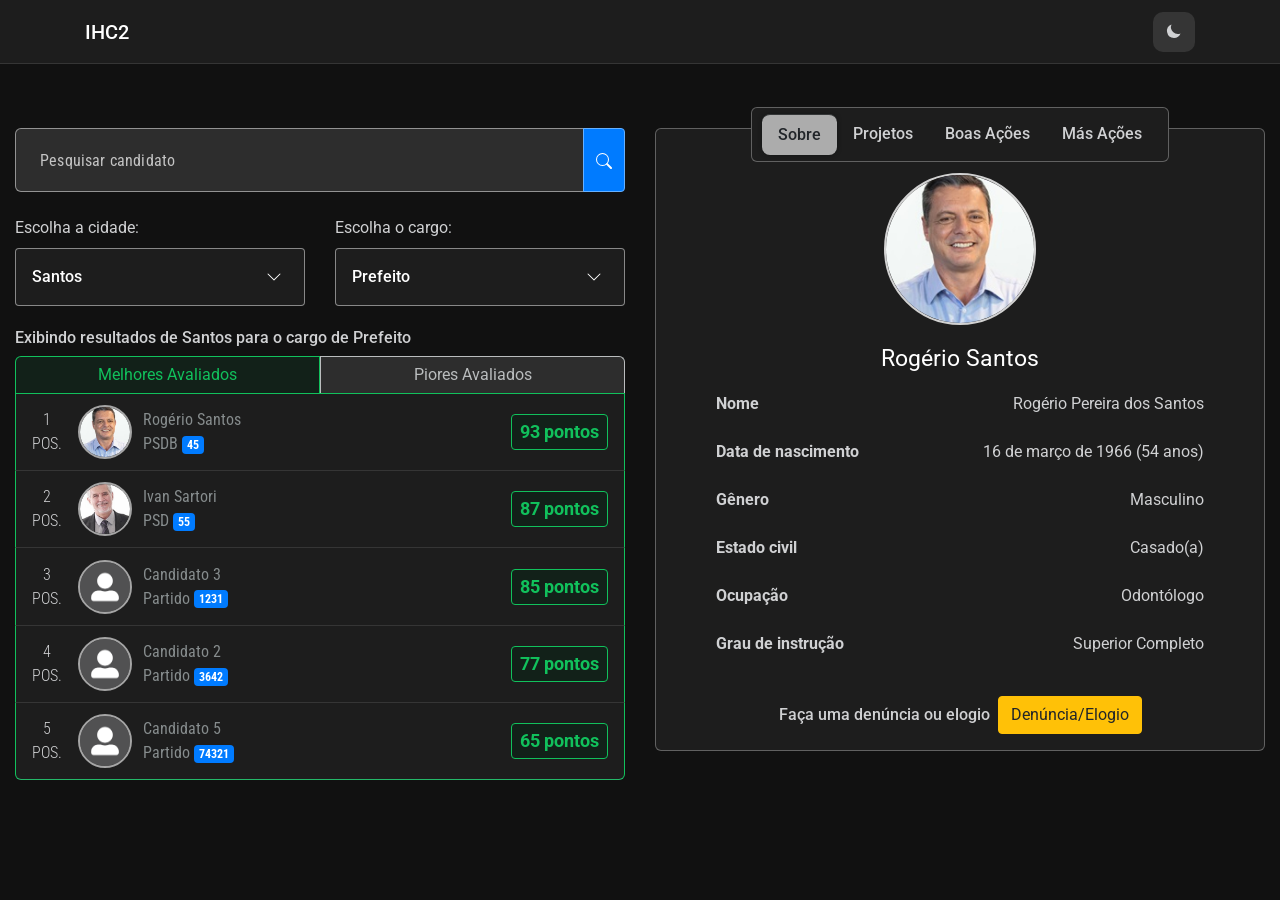
==== commit 8a3acfea: "Merge pull request #1 from gaaalmeida/pages Pages" ====
--- a/index.html
+++ b/index.html
@@ -19,7 +19,7 @@
             <noscript>
               <span>Não é possivel trocar o tema, pois o seu navegador não possui suporte para scripts habilitado.</span>
             </noscript>
-            <a class="btn" role="button" id="theme-toggle" accesskey="3" onclick="trocaTema()">
+            <a class="btn" role="button" id="theme-toggle" accesskey="3" onclick="temaCache()">
               <span class="sr-only">Trocar tema (escuro/claro)</span>
               <svg width="1em" height="1em" viewBox="0 0 16 16" class="bi bi-moon" fill="currentColor" xmlns="http://www.w3.org/2000/svg">
                 <path fill-rule="evenodd" d="M14.53 10.53a7 7 0 0 1-9.058-9.058A7.003 7.003 0 0 0 8 15a7.002 7.002 0 0 0 6.53-4.47z"/>
@@ -30,7 +30,60 @@
       </div>
     </nav>
   </header>
-  <div class="container-lg" id="main-container">
+  <div class="container-lg mb-3" id="main-container">
+    <section id="modalSec">
+        <div class="modal" id="denunciarModal">
+            <div class="modal-dialog modal-xl modal-dialog-centered modal-dialog-scrollable">
+                <div class="modal-content">
+                    <div class="modal-header">
+                        <span class="modal-title h5">Informar</span>
+                        <button type="button" class="close" data-dismiss="modal" aria-label="Close">
+                        <span aria-hidden="true">&times;</span>
+                        </button>
+                    </div>
+                    <div class="modal-body">
+                        <form>
+                            <div class="form-group">
+                              <label for="exampleInputEmail1">Seu email</label>
+                              <input type="email" class="form-control" id="exampleInputEmail1" aria-describedby="emailHelp">
+                              <small id="emailHelp" class="form-text text-muted">Nunca iremos divulgar o seu email.</small>
+                            </div>
+                            <div class="form-group">
+                                <label for="tipoInformar">Informe se é uma denúncia ou elogio</label>
+                                <select class="form-control" name="tipoInformar" id="tipoInformar">
+                                    <option value="Elogio" label="Elogio">Elogio</option>
+                                    <option value="Denúncia" label="Denúncia">Denúncia</option>
+                                </select>
+                            </div>
+                            <div class="form-group">
+                                <span class="h6">Anexe arquivos (Opcional)</span>
+                                <small class="form-text text-muted">Se quiser você pode anexar fotos, videos, pdfs ou qualquer tipo de arquivo que comprove a sua denúncia/elogio</small>
+                              <div class="cfi">
+                                <label for="dragdrop">
+                                    <span class="sr-only">Anexar arquivos</span>
+                                    <svg width="1em" height="1em" fill="currentColor" viewBox="0 0 16 16" class="bi bi-cloud-upload-fill" fill="currentColor" xmlns="http://www.w3.org/2000/svg">
+                                        <path fill-rule="evenodd" d="M8 0a5.53 5.53 0 0 0-3.594 1.342c-.766.66-1.321 1.52-1.464 2.383C1.266 4.095 0 5.555 0 7.318 0 9.366 1.708 11 3.781 11H7.5V5.707L5.354 7.854a.5.5 0 1 1-.708-.708l3-3a.5.5 0 0 1 .708 0l3 3a.5.5 0 0 1-.708.708L8.5 5.707V11h4.188C14.502 11 16 9.57 16 7.773c0-1.636-1.242-2.969-2.834-3.194C12.923 1.999 10.69 0 8 0zm-.5 14.5V11h1v3.5a.5.5 0 0 1-1 0z"/>
+                                    </svg>
+                                    <small>Arraste ou clique para anexar arquivos</small>
+                                </label>
+                                  <input type="file" class="custom-file-input" id="dragdrop">
+                              </div>
+                            </div>
+                            <div class="form-group mt-3">
+                                <label for="textarea">Descreva sua denúncia/elogio</label>
+                                <textarea class="form-control" id="textarea" aria-label="Descreva a denúncia ou elogio"></textarea>
+                            </div>
+                            <div class="container-fluid">
+                                <div class="row justify-content-end">
+                                    <button type="submit" class="btn btn-primary">Enviar</button>
+                                </div>
+                            </div>
+                          </form>
+                    </div>
+                </div>
+            </div>
+        </div>
+      </section>
     <div class="row">
       <div class="col">
         <section id="secaoPesquisa">
@@ -61,7 +114,7 @@
                     <option value="Mongaguá" label="Mongaguá">Mongaguá</option>
                     <option value="Peruíbe" label="Peruíbe">Peruíbe</option>
                     <option value="Praia Grande" label="Praia Grande">Praia Grande</option>
-                    <option value="Santos" label="Santos">Santos</option>
+                    <option value="Santos" label="Santos" selected>Santos</option>
                     <option value="São Vicente" label="São Vicente">São Vicente</option>
                   </select>
                 </div>
@@ -74,7 +127,7 @@
                 </div>
               </div>
             </form>
-            <span class="h6" id="resultadoFiltro" style="display: block; margin-top: 1.4rem;">Exibindo resultados de Bertioga para o cargo de Prefeito</span>
+            <span class="h6" id="resultadoFiltro" style="display: block; margin-top: 1.4rem;">Exibindo resultados de Santos para o cargo de Prefeito</span>
           </div>
         </section>
         <section id="controlesDaListaCandidatos">
@@ -95,10 +148,10 @@
                         <span>pos.</span>
                       </div>
                       <div class="about">
-                        <img src="img/user.png" alt="Nome do Candidato">
+                        <img src="img/candidatos/santos_rogeriosantos.jpg" alt="Rogério Santos">
                         <div class="np">
-                          <span>Candidato 1</span>
-                          <span>Partido <span class="badge badge-primary">00000</span></span>
+                          <span>Rogério Santos</span>
+                          <span>PSDB <span class="badge badge-primary">45</span></span>
                         </div>
                       </div>
                     </div>
@@ -117,16 +170,16 @@
                         <span>pos.</span>
                       </div>
                       <div class="about">
-                        <img src="img/user.png" alt="Nome do Candidato">
+                        <img src="img/candidatos/santos_ivansartori.jpg" alt="Ivan Sartori">
                         <div class="np">
-                          <span>Candidato 2</span>
-                          <span>Partido <span class="badge badge-primary">8777</span></span>
+                          <span>Ivan Sartori</span>
+                          <span>PSD <span class="badge badge-primary">55</span></span>
                         </div>
                       </div>
                     </div>
                     <div class="second-part">
                       <div class="pts">
-                        <span class="badge badge-green big"><span class="score">92</span> pontos</span>
+                        <span class="badge badge-green big"><span class="score">87</span> pontos</span>
                       </div>
                     </div>
                   </a>
@@ -326,246 +379,258 @@
                 <svg xmlns="http://www.w3.org/2000/svg" height="1.25rem" viewBox="0 0 329.26933 329" width="1.25rem" fill="currentColor"><path d="m194.800781 164.769531 128.210938-128.214843c8.34375-8.339844 8.34375-21.824219 0-30.164063-8.339844-8.339844-21.824219-8.339844-30.164063 0l-128.214844 128.214844-128.210937-128.214844c-8.34375-8.339844-21.824219-8.339844-30.164063 0-8.34375 8.339844-8.34375 21.824219 0 30.164063l128.210938 128.214843-128.210938 128.214844c-8.34375 8.339844-8.34375 21.824219 0 30.164063 4.15625 4.160156 9.621094 6.25 15.082032 6.25 5.460937 0 10.921875-2.089844 15.082031-6.25l128.210937-128.214844 128.214844 128.214844c4.160156 4.160156 9.621094 6.25 15.082032 6.25 5.460937 0 10.921874-2.089844 15.082031-6.25 8.34375-8.339844 8.34375-21.824219 0-30.164063zm0 0"/></svg>
               </button>
             </div>
-            <!-- Inicio do controle -->
             <div class="tab-control-container">
-              <div class="tab-control" id="tab-control">
-                <button type="button" tab="sobre" class="btn active">Sobre</button>
-                <button type="button" tab="projetos" class="btn">Projetos</button>
-                <button type="button" tab="boasacoes" class="btn">Boas Ações <span class="badge badge-green rounded">6</span></button>
-                <button type="button" tab="masacoes" class="btn">Más Ações <span class="badge badge-red rounded">12</span></button>
-              </div>
-            </div>
-            <!-- Fim do controle -->
-            <!-- Inicio das abas -->
-            <div class="tabs" id="tabs">
-              <div class="tab sobre showhide" id="sobre">
-                <div class="center d-flex align-items-center flex-column">
-                  <img src="img/user.png" alt="Candidato 1">
-                  <span class="nome">Candidato 1</span>
-                </div>
-                <dl class="row">
-                  <dt class="col-5">Nome</dt>
-                  <dd class="col-7">
-                    <p>Nome completo do candidato 1</p>
-                  </dd>
-
-                  <dt class="col-5">Data de nascimento</dt>
-                  <dd class="col-7">
-                    <p>12 de janeiro de 1900 (120 anos)</p>
-                  </dd>
-
-                  <dt class="col-5">Gênero</dt>
-                  <dd class="col-7">
-                    <p>Masculino</p>
-                  </dd>
-
-                  <dt class="col-5">Estado civil</dt>
-                  <dd class="col-7">
-                    <p>Casado(a)</p>
-                  </dd>
-
-                  <dt class="col-5">Ocupação</dt>
-                  <dd class="col-7">
-                    <p>Pianista</p>
-                  </dd>
-
-                  <dt class="col-5">Grau de instrução</dt>
-                  <dd class="col-7">
-                    <p>Superior Completo</p>
-                  </dd>
-                </dl>
-              </div>
-              <div class="tab scroll" id="projetos">
-                <span class="h4" style="margin-bottom: 1rem; display: inline-block;">Projetos</span>
+                <ul class="nav nav-pills tab-control" role="tablist">
+                    <li class="nav-item">
+                        <a class="nav-link active" id="candidato1-sobre-tab" data-toggle="pill" href="#candidato1-sobre" role="tab" aria-controls="candidato1-sobre" aria-selected="true">Sobre</a>
+                    </li>
+                    <li class="nav-item">
+                        <a class="nav-link" id="candidato1-projetos-tab" data-toggle="pill" href="#candidato1-projetos" role="tab" aria-controls="candidato1-projetos" aria-selected="false">Projetos</a>
+                    </li>
+                    <li class="nav-item">
+                        <a class="nav-link" id="candidato1-boas-tab" data-toggle="pill" href="#candidato1-boas" role="tab" aria-controls="candidato1-boas" aria-selected="false">Boas Ações</a>
+                    </li>
+                    <li class="nav-item">
+                        <a class="nav-link" id="candidato1-mas-tab" data-toggle="pill" href="#candidato1-mas" role="tab" aria-controls="candidato1-mas" aria-selected="false">Más Ações</a>
+                    </li>
+
+                    </ul>
+            </div>
+              <div class="tab-content" id="candidato1-content">
+                <div class="tab-pane fade show active sobre" id="candidato1-sobre" role="tabpanel" aria-labelledby="candidato1-sobre-tab">
+                    <div class="center d-flex align-items-center flex-column">
+                        <img src="img/candidatos/santos_rogeriosantos.jpg" alt="Rogério Santos">
+                        <span class="nome dt dark-var">Rogério Santos</span>
+                      </div>
+                      <dl class="row">
+                        <dt class="col-5">Nome</dt>
+                        <dd class="col-7">
+                          <p>Rogério Pereira dos Santos</p>
+                        </dd>
+
+                        <dt class="col-5">Data de nascimento</dt>
+                        <dd class="col-7">
+                          <p>16 de março de 1966 (54 anos)</p>
+                        </dd>
+
+                        <dt class="col-5">Gênero</dt>
+                        <dd class="col-7">
+                          <p>Masculino</p>
+                        </dd>
+
+                        <dt class="col-5">Estado civil</dt>
+                        <dd class="col-7">
+                          <p>Casado(a)</p>
+                        </dd>
+
+                        <dt class="col-5">Ocupação</dt>
+                        <dd class="col-7">
+                          <p>Odontólogo</p>
+                        </dd>
+
+                        <dt class="col-5">Grau de instrução</dt>
+                        <dd class="col-7">
+                          <p>Superior Completo</p>
+                        </dd>
+                      </dl>
+                      <div class="container-fluid mt-3">
+                          <div class="row justify-content-center align-items-center">
+                            <span class="h6 mr-2 mb-0">Faça uma denúncia ou elogio</span>
+                            <button class="btn btn-warning" data-toggle="modal" data-target="#denunciarModal" type="button">Denúncia/Elogio</button>
+                          </div>
+                      </div>
+                </div>
+                <div class="tab-pane fade tab scroll" id="candidato1-projetos" role="tabpanel" aria-labelledby="candidato1-projetos-tab">
+                    <span class="h4" style="margin-bottom: 1rem; display: inline-block;">Projetos</span>
                 <div class="card dt dark-var mb-3">
                   <div class="card-header">Educação</div>
                   <div class="card-body">
-                    <p class="card-text">Lorem ipsum dolor sit amet consectetur adipisicing elit. Ex consequatur, quo reprehenderit libero quos facere aliquid accusantium numquam tenetur.</p>
+                    <p class="card-text">Implementar a construção de creches e escolas infantis em parceria com a iniciativa privada.</p>
                   </div>
                 </div>
                 <div class="card dt dark-var mb-3">
                   <div class="card-header">Turismo</div>
                   <div class="card-body">
-                    <p class="card-text">Lorem ipsum dolor sit amet consectetur adipisicing elit. Ex consequatur, quo reprehenderit libero quos facere aliquid accusantium numquam tenetur.</p>
+                    <p class="card-text">Reformar o Armazem de Bagagem da Estação do Valongo.</p>
                   </div>
                 </div>
                 <div class="card dt dark-var mb-3">
                   <div class="card-header">Drogas</div>
                   <div class="card-body">
-                    <p class="card-text">Lorem ipsum dolor sit amet consectetur adipisicing elit. Ex consequatur, quo reprehenderit libero quos facere aliquid accusantium numquam tenetur.</p>
+                    <p class="card-text">Ampliar o Programa Mãe Santista para atendimento de gestantes usuárias de drogas, vítimas de violência, em situação de risco e vulnerabilidade.</p>
                   </div>
                 </div>
                 <div class="card dt dark-var mb-3">
                   <div class="card-header">Meio ambiente</div>
                   <div class="card-body">
-                    <p class="card-text">Lorem ipsum dolor sit amet consectetur adipisicing elit. Ex consequatur, quo reprehenderit libero quos facere aliquid accusantium numquam tenetur.</p>
+                    <p class="card-text">Criar o Pelotão Ambiental da Guarda Civil Municipal </p>
                   </div>
                 </div>
                 <div class="card dt dark-var mb-3">
                   <div class="card-header">Saúde</div>
                   <div class="card-body">
-                    <p class="card-text">Lorem ipsum dolor sit amet consectetur adipisicing elit. Ex consequatur, quo reprehenderit libero quos facere aliquid accusantium numquam tenetur.</p>
+                    <p class="card-text">Transferir a Policlínica da Av. Conselheiro Nébias para um novo endereço.</p>
                   </div>
                 </div>
                 <div class="card dt dark-var mb-3">
                   <div class="card-header">Segurança Pública</div>
                   <div class="card-body">
-                    <p class="card-text">Lorem ipsum dolor sit amet consectetur adipisicing elit. Ex consequatur, quo reprehenderit libero quos facere aliquid accusantium numquam tenetur.</p>
-                  </div>
-                </div>
-              </div>
-              <div class="tab scroll" id="boasacoes">
-                <span class="h4 mb-3" style="display: inline-block;">Boas Acoes</span class="h4">
-                <div class="card dt dark-var mb-3">
-                  <div class="row no-gutters">
-                    <div class="col-2">
-                      +15 pts
-                    </div>
-                    <div class="col-10">
-                      <div class="card-body">
-                        <p class="card-text">This is a wider card with supporting text below as a natural lead-in to additional content. This content is a little bit longer.</p>
-                      </div>
-                    </div>
-                  </div>
-                </div>
-                <div class="card dt dark-var mb-3">
-                  <div class="row no-gutters">
-                    <div class="col-2">
-                      +15 pts
-                    </div>
-                    <div class="col-10">
-                      <div class="card-body">
-                        <p class="card-text">This is a wider card with supporting text below as a natural lead-in to additional content. This content is a little bit longer.</p>
-                      </div>
-                    </div>
-                  </div>
-                </div>
-                <div class="card dt dark-var mb-3">
-                  <div class="row no-gutters">
-                    <div class="col-2">
-                      +15 pts
-                    </div>
-                    <div class="col-10">
-                      <div class="card-body">
-                        <p class="card-text">This is a wider card with supporting text below as a natural lead-in to additional content. This content is a little bit longer.</p>
-                      </div>
-                    </div>
-                  </div>
-                </div>
-                <div class="card dt dark-var mb-3">
-                  <div class="row no-gutters">
-                    <div class="col-2">
-                      +15 pts
-                    </div>
-                    <div class="col-10">
-                      <div class="card-body">
-                        <p class="card-text">This is a wider card with supporting text below as a natural lead-in to additional content. This content is a little bit longer.</p>
-                      </div>
-                    </div>
-                  </div>
-                </div>
-                <div class="card dt dark-var mb-3">
-                  <div class="row no-gutters">
-                    <div class="col-2">
-                      +15 pts
-                    </div>
-                    <div class="col-10">
-                      <div class="card-body">
-                        <p class="card-text">This is a wider card with supporting text below as a natural lead-in to additional content. This content is a little bit longer.</p>
-                      </div>
-                    </div>
-                  </div>
-                </div>
-                <div class="card dt dark-var mb-3">
-                  <div class="row no-gutters">
-                    <div class="col-2">
-                      +15 pts
-                    </div>
-                    <div class="col-10">
-                      <div class="card-body">
-                        <p class="card-text">This is a wider card with supporting text below as a natural lead-in to additional content. This content is a little bit longer.</p>
-                      </div>
-                    </div>
-                  </div>
-                </div>
-              </div>
-              <div class="tab scroll" id="masacoes">
-                <span class="h4 mb-3" style="display: inline-block;">Más Acoes</span class="h4">
-                  <div class="card dt dark-var mb-3">
-                    <div class="row no-gutters">
-                      <div class="col-2">
-                        -15 pts
-                      </div>
-                      <div class="col-10">
-                        <div class="card-body">
-                          <p class="card-text">This is a wider card with supporting text below as a natural lead-in to additional content. This content is a little bit longer.</p>
-                        </div>
-                      </div>
-                    </div>
-                  </div>
-                  <div class="card dt dark-var mb-3">
-                    <div class="row no-gutters">
-                      <div class="col-2">
-                        -15 pts
-                      </div>
-                      <div class="col-10">
-                        <div class="card-body">
-                          <p class="card-text">This is a wider card with supporting text below as a natural lead-in to additional content. This content is a little bit longer.</p>
-                        </div>
-                      </div>
-                    </div>
-                  </div>
-                  <div class="card dt dark-var mb-3">
-                    <div class="row no-gutters">
-                      <div class="col-2">
-                        -15 pts
-                      </div>
-                      <div class="col-10">
-                        <div class="card-body">
-                          <p class="card-text">This is a wider card with supporting text below as a natural lead-in to additional content. This content is a little bit longer.</p>
-                        </div>
-                      </div>
-                    </div>
-                  </div>
-                  <div class="card dt dark-var mb-3">
-                    <div class="row no-gutters">
-                      <div class="col-2">
-                        -15 pts
-                      </div>
-                      <div class="col-10">
-                        <div class="card-body">
-                          <p class="card-text">This is a wider card with supporting text below as a natural lead-in to additional content. This content is a little bit longer.</p>
-                        </div>
-                      </div>
-                    </div>
-                  </div>
-                  <div class="card dt dark-var mb-3">
-                    <div class="row no-gutters">
-                      <div class="col-2">
-                        -15 pts
-                      </div>
-                      <div class="col-10">
-                        <div class="card-body">
-                          <p class="card-text">This is a wider card with supporting text below as a natural lead-in to additional content. This content is a little bit longer.</p>
-                        </div>
-                      </div>
-                    </div>
-                  </div>
-                  <div class="card dt dark-var mb-3">
-                    <div class="row no-gutters">
-                      <div class="col-2">
-                        -15 pts
-                      </div>
-                      <div class="col-10">
-                        <div class="card-body">
-                          <p class="card-text">This is a wider card with supporting text below as a natural lead-in to additional content. This content is a little bit longer.</p>
-                        </div>
-                      </div>
-                    </div>
-                  </div>
-              </div>
-            </div>
-            <!-- Fim das abas -->
+                    <p class="card-text">Criar a Ronda de Monitoramento por Drones.</p>
+                  </div>
+                </div>
+                </div>
+                <div class="tab-pane fade tab scroll" id="candidato1-boas" role="tabpanel" aria-labelledby="candidato1-boas-tab">
+                    <span class="h4 mb-3" style="display: inline-block;">Boas Acoes</span class="h4">
+                        <div class="card dt dark-var mb-3">
+                          <div class="row no-gutters">
+                            <div class="col-2">
+                              +15 pts
+                            </div>
+                            <div class="col-10">
+                              <div class="card-body">
+                                <p class="card-text">This is a wider card with supporting text below as a natural lead-in to additional content. This content is a little bit longer.</p>
+                              </div>
+                            </div>
+                          </div>
+                        </div>
+                        <div class="card dt dark-var mb-3">
+                          <div class="row no-gutters">
+                            <div class="col-2">
+                              +15 pts
+                            </div>
+                            <div class="col-10">
+                              <div class="card-body">
+                                <p class="card-text">This is a wider card with supporting text below as a natural lead-in to additional content. This content is a little bit longer.</p>
+                              </div>
+                            </div>
+                          </div>
+                        </div>
+                        <div class="card dt dark-var mb-3">
+                          <div class="row no-gutters">
+                            <div class="col-2">
+                              +15 pts
+                            </div>
+                            <div class="col-10">
+                              <div class="card-body">
+                                <p class="card-text">This is a wider card with supporting text below as a natural lead-in to additional content. This content is a little bit longer.</p>
+                              </div>
+                            </div>
+                          </div>
+                        </div>
+                        <div class="card dt dark-var mb-3">
+                          <div class="row no-gutters">
+                            <div class="col-2">
+                              +15 pts
+                            </div>
+                            <div class="col-10">
+                              <div class="card-body">
+                                <p class="card-text">This is a wider card with supporting text below as a natural lead-in to additional content. This content is a little bit longer.</p>
+                              </div>
+                            </div>
+                          </div>
+                        </div>
+                        <div class="card dt dark-var mb-3">
+                          <div class="row no-gutters">
+                            <div class="col-2">
+                              +15 pts
+                            </div>
+                            <div class="col-10">
+                              <div class="card-body">
+                                <p class="card-text">This is a wider card with supporting text below as a natural lead-in to additional content. This content is a little bit longer.</p>
+                              </div>
+                            </div>
+                          </div>
+                        </div>
+                        <div class="card dt dark-var mb-3">
+                          <div class="row no-gutters">
+                            <div class="col-2">
+                              +15 pts
+                            </div>
+                            <div class="col-10">
+                              <div class="card-body">
+                                <p class="card-text">This is a wider card with supporting text below as a natural lead-in to additional content. This content is a little bit longer.</p>
+                              </div>
+                            </div>
+                          </div>
+                        </div>
+                </div>
+                <div class="tab-pane fade tab scroll" id="candidato1-mas" role="tabpanel" aria-labelledby="candidato1-mas-tab">
+                    <span class="h4 mb-3" style="display: inline-block;">Más Acoes</span class="h4">
+                        <div class="card dt dark-var mb-3">
+                          <div class="row no-gutters">
+                            <div class="col-2">
+                              -15 pts
+                            </div>
+                            <div class="col-10">
+                              <div class="card-body">
+                                <p class="card-text">This is a wider card with supporting text below as a natural lead-in to additional content. This content is a little bit longer.</p>
+                              </div>
+                            </div>
+                          </div>
+                        </div>
+                        <div class="card dt dark-var mb-3">
+                          <div class="row no-gutters">
+                            <div class="col-2">
+                              -15 pts
+                            </div>
+                            <div class="col-10">
+                              <div class="card-body">
+                                <p class="card-text">This is a wider card with supporting text below as a natural lead-in to additional content. This content is a little bit longer.</p>
+                              </div>
+                            </div>
+                          </div>
+                        </div>
+                        <div class="card dt dark-var mb-3">
+                          <div class="row no-gutters">
+                            <div class="col-2">
+                              -15 pts
+                            </div>
+                            <div class="col-10">
+                              <div class="card-body">
+                                <p class="card-text">This is a wider card with supporting text below as a natural lead-in to additional content. This content is a little bit longer.</p>
+                              </div>
+                            </div>
+                          </div>
+                        </div>
+                        <div class="card dt dark-var mb-3">
+                          <div class="row no-gutters">
+                            <div class="col-2">
+                              -15 pts
+                            </div>
+                            <div class="col-10">
+                              <div class="card-body">
+                                <p class="card-text">This is a wider card with supporting text below as a natural lead-in to additional content. This content is a little bit longer.</p>
+                              </div>
+                            </div>
+                          </div>
+                        </div>
+                        <div class="card dt dark-var mb-3">
+                          <div class="row no-gutters">
+                            <div class="col-2">
+                              -15 pts
+                            </div>
+                            <div class="col-10">
+                              <div class="card-body">
+                                <p class="card-text">This is a wider card with supporting text below as a natural lead-in to additional content. This content is a little bit longer.</p>
+                              </div>
+                            </div>
+                          </div>
+                        </div>
+                        <div class="card dt dark-var mb-3">
+                          <div class="row no-gutters">
+                            <div class="col-2">
+                              -15 pts
+                            </div>
+                            <div class="col-10">
+                              <div class="card-body">
+                                <p class="card-text">This is a wider card with supporting text below as a natural lead-in to additional content. This content is a little bit longer.</p>
+                              </div>
+                            </div>
+                          </div>
+                        </div>
+                </div>
+              </div>
+            <!-- abas -->
           </div>
           <div class="profile dt d-none dark-var" id="2candidato" profile >
             <div class="close">
@@ -574,247 +639,278 @@
                 <svg xmlns="http://www.w3.org/2000/svg" height="1.25rem" viewBox="0 0 329.26933 329" width="1.25rem" fill="currentColor"><path d="m194.800781 164.769531 128.210938-128.214843c8.34375-8.339844 8.34375-21.824219 0-30.164063-8.339844-8.339844-21.824219-8.339844-30.164063 0l-128.214844 128.214844-128.210937-128.214844c-8.34375-8.339844-21.824219-8.339844-30.164063 0-8.34375 8.339844-8.34375 21.824219 0 30.164063l128.210938 128.214843-128.210938 128.214844c-8.34375 8.339844-8.34375 21.824219 0 30.164063 4.15625 4.160156 9.621094 6.25 15.082032 6.25 5.460937 0 10.921875-2.089844 15.082031-6.25l128.210937-128.214844 128.214844 128.214844c4.160156 4.160156 9.621094 6.25 15.082032 6.25 5.460937 0 10.921874-2.089844 15.082031-6.25 8.34375-8.339844 8.34375-21.824219 0-30.164063zm0 0"/></svg>
               </button>
             </div>
-            <!-- Inicio do controle -->
             <div class="tab-control-container">
-              <div class="tab-control" id="tab-control">
-                <button type="button" tab="sobre" class="btn active">Sobre</button>
-                <button type="button" tab="projetos" class="btn">Projetos</button>
-                <button type="button" tab="boasacoes" class="btn">Boas Ações <span class="badge badge-green rounded">6</span></button>
-                <button type="button" tab="masacoes" class="btn">Más Ações <span class="badge badge-red rounded">12</span></button>
-              </div>
-            </div>
-            <!-- Fim do controle -->
-            <!-- Inicio das abas -->
-            <div class="tabs" id="tabs">
-              <div class="tab sobre showhide" id="sobre">
-                <div class="center d-flex align-items-center flex-column">
-                  <img src="img/user.png" alt="Candidato 2">
-                  <span class="nome">Candidato 2</span>
-                </div>
-                <dl class="row">
-                  <dt class="col-5">Nome</dt>
-                  <dd class="col-7">
-                    <p>Nome completo do candidato 2</p>
-                  </dd>
-
-                  <dt class="col-5">Data de nascimento</dt>
-                  <dd class="col-7">
-                    <p>12 de janeiro de 1900 (120 anos)</p>
-                  </dd>
-
-                  <dt class="col-5">Gênero</dt>
-                  <dd class="col-7">
-                    <p>Masculino</p>
-                  </dd>
-
-                  <dt class="col-5">Estado civil</dt>
-                  <dd class="col-7">
-                    <p>Casado(a)</p>
-                  </dd>
-
-                  <dt class="col-5">Ocupação</dt>
-                  <dd class="col-7">
-                    <p>Pianista</p>
-                  </dd>
-
-                  <dt class="col-5">Grau de instrução</dt>
-                  <dd class="col-7">
-                    <p>Superior Completo</p>
-                  </dd>
-                </dl>
-              </div>
-              <div class="tab scroll" id="projetos">
-                <span class="h4" style="margin-bottom: 1rem; display: inline-block;">Projetos</span>
+                <ul class="nav nav-pills tab-control" role="tablist">
+                    <li class="nav-item">
+                        <a class="nav-link active" id="candidato2-sobre-tab" data-toggle="pill" href="#candidato2-sobre" role="tab" aria-controls="candidato2-sobre" aria-selected="true">Sobre</a>
+                    </li>
+                    <li class="nav-item">
+                        <a class="nav-link" id="candidato2-projetos-tab" data-toggle="pill" href="#candidato2-projetos" role="tab" aria-controls="candidato2-projetos" aria-selected="false">Projetos</a>
+                    </li>
+                    <li class="nav-item">
+                        <a class="nav-link" id="candidato2-boas-tab" data-toggle="pill" href="#candidato2-boas" role="tab" aria-controls="candidato2-boas" aria-selected="false">Boas Ações</a>
+                    </li>
+                    <li class="nav-item">
+                        <a class="nav-link" id="candidato2-mas-tab" data-toggle="pill" href="#candidato2-mas" role="tab" aria-controls="candidato2-mas" aria-selected="false">Más Ações</a>
+                    </li>
+
+                    </ul>
+            </div>
+            <div class="tab-content" id="candidato2-content">
+                <div class="tab-pane fade show active sobre" id="candidato2-sobre" role="tabpanel" aria-labelledby="candidato2-sobre-tab">
+                    <div class="center d-flex align-items-center flex-column">
+                        <img src="img/candidatos/santos_ivansartori.jpg" alt="Ivan Sartori">
+                        <span class="nome dt dark-var">Ivan Sartori</span>
+                      </div>
+                      <dl class="row">
+                        <dt class="col-5">Nome</dt>
+                        <dd class="col-7">
+                          <p>Ivan Ricardo Garisio Sartori</p>
+                        </dd>
+
+                        <dt class="col-5">Data de nascimento</dt>
+                        <dd class="col-7">
+                          <p>14 de janeiro de 1957 (63 anos)</p>
+                        </dd>
+
+                        <dt class="col-5">Gênero</dt>
+                        <dd class="col-7">
+                          <p>Masculino</p>
+                        </dd>
+
+                        <dt class="col-5">Estado civil</dt>
+                        <dd class="col-7">
+                          <p>Divorciado(a)</p>
+                        </dd>
+
+                        <dt class="col-5">Ocupação</dt>
+                        <dd class="col-7">
+                          <p>Advogado</p>
+                        </dd>
+
+                        <dt class="col-5">Grau de instrução</dt>
+                        <dd class="col-7">
+                          <p>Superior Completo</p>
+                        </dd>
+                      </dl>
+                      <div class="container-fluid mt-3">
+                          <div class="row justify-content-center align-items-center">
+                            <span class="h6 mr-2 mb-0">Faça uma denúncia ou elogio</span>
+                            <button class="btn btn-warning" data-toggle="modal" data-target="#denunciarModal" type="button">Denúncia/Elogio</button>
+                          </div>
+                      </div>
+                </div>
+                <div class="tab-pane fade tab scroll" id="candidato2-projetos" role="tabpanel" aria-labelledby="candidato2-projetos-tab">
+                    <span class="h4" style="margin-bottom: 1rem; display: inline-block;">Projetos</span>
                 <div class="card dt dark-var mb-3">
                   <div class="card-header">Educação</div>
                   <div class="card-body">
-                    <p class="card-text">Lorem ipsum dolor sit amet consectetur adipisicing elit. Ex consequatur, quo reprehenderit libero quos facere aliquid accusantium numquam tenetur.</p>
+                    <p class="card-text">Creche na Universidade: ofertar em parceria com as
+                        Universidades de Santos a opção de creche em horário de aula
+                        onde permita que discentes mães e pais de crianças em pequena
+                        idade possam estudar e se qualificar. Um dos maiores motivos de
+                        evasão do ensino superior ocorre entre os discentes que são mães
+                        e pais.</p>
                   </div>
                 </div>
                 <div class="card dt dark-var mb-3">
                   <div class="card-header">Turismo</div>
                   <div class="card-body">
-                    <p class="card-text">Lorem ipsum dolor sit amet consectetur adipisicing elit. Ex consequatur, quo reprehenderit libero quos facere aliquid accusantium numquam tenetur.</p>
+                    <p class="card-text">Fábrica de Cultura – Espaço público, onde serão
+                        realizados cursos, aulas e oficinas de artes, música, danças e
+                        tantas outras formas de manifestação de Cultura
+                        </p>
                   </div>
                 </div>
                 <div class="card dt dark-var mb-3">
                   <div class="card-header">Drogas</div>
                   <div class="card-body">
-                    <p class="card-text">Lorem ipsum dolor sit amet consectetur adipisicing elit. Ex consequatur, quo reprehenderit libero quos facere aliquid accusantium numquam tenetur.</p>
+                    <p class="card-text">Criar programa integrado de atendimento aos
+                        dependentes de álcool e drogas, que envolva atenção na área da
+                        saúde, educação, formação profissional e assistência jurídica.
+                        </p>
                   </div>
                 </div>
                 <div class="card dt dark-var mb-3">
                   <div class="card-header">Meio ambiente</div>
                   <div class="card-body">
-                    <p class="card-text">Lorem ipsum dolor sit amet consectetur adipisicing elit. Ex consequatur, quo reprehenderit libero quos facere aliquid accusantium numquam tenetur.</p>
+                    <p class="card-text">Fiscalizar a concessionária de água
+                        O município precisa ter um departamento de fiscalização da empresa
+                        concessionária de água e esgoto. Práticas da concessionária, como as altas
+                        contas, precisam ser coibidas com firmeza.
+                    </p>
                   </div>
                 </div>
                 <div class="card dt dark-var mb-3">
                   <div class="card-header">Saúde</div>
                   <div class="card-body">
-                    <p class="card-text">Lorem ipsum dolor sit amet consectetur adipisicing elit. Ex consequatur, quo reprehenderit libero quos facere aliquid accusantium numquam tenetur.</p>
+                    <p class="card-text">Saúde Digitalizada – Todo o Sistema de Saúde será
+                        digitalizado, com prontuários eletrônicos, e assinatura digital dos
+                        médicos e demais colaboradores.</p>
                   </div>
                 </div>
                 <div class="card dt dark-var mb-3">
                   <div class="card-header">Segurança Pública</div>
                   <div class="card-body">
-                    <p class="card-text">Lorem ipsum dolor sit amet consectetur adipisicing elit. Ex consequatur, quo reprehenderit libero quos facere aliquid accusantium numquam tenetur.</p>
-                  </div>
-                </div>
-              </div>
-              <div class="tab scroll" id="boasacoes">
-                <span class="h4 mb-3" style="display: inline-block;">Boas Acoes</span class="h4">
-                <div class="card dt dark-var mb-3">
-                  <div class="row no-gutters">
-                    <div class="col-2">
-                      +15 pts
-                    </div>
-                    <div class="col-10">
-                      <div class="card-body">
-                        <p class="card-text">This is a wider card with supporting text below as a natural lead-in to additional content. This content is a little bit longer.</p>
-                      </div>
-                    </div>
-                  </div>
-                </div>
-                <div class="card dt dark-var mb-3">
-                  <div class="row no-gutters">
-                    <div class="col-2">
-                      +15 pts
-                    </div>
-                    <div class="col-10">
-                      <div class="card-body">
-                        <p class="card-text">This is a wider card with supporting text below as a natural lead-in to additional content. This content is a little bit longer.</p>
-                      </div>
-                    </div>
-                  </div>
-                </div>
-                <div class="card dt dark-var mb-3">
-                  <div class="row no-gutters">
-                    <div class="col-2">
-                      +15 pts
-                    </div>
-                    <div class="col-10">
-                      <div class="card-body">
-                        <p class="card-text">This is a wider card with supporting text below as a natural lead-in to additional content. This content is a little bit longer.</p>
-                      </div>
-                    </div>
-                  </div>
-                </div>
-                <div class="card dt dark-var mb-3">
-                  <div class="row no-gutters">
-                    <div class="col-2">
-                      +15 pts
-                    </div>
-                    <div class="col-10">
-                      <div class="card-body">
-                        <p class="card-text">This is a wider card with supporting text below as a natural lead-in to additional content. This content is a little bit longer.</p>
-                      </div>
-                    </div>
-                  </div>
-                </div>
-                <div class="card dt dark-var mb-3">
-                  <div class="row no-gutters">
-                    <div class="col-2">
-                      +15 pts
-                    </div>
-                    <div class="col-10">
-                      <div class="card-body">
-                        <p class="card-text">This is a wider card with supporting text below as a natural lead-in to additional content. This content is a little bit longer.</p>
-                      </div>
-                    </div>
-                  </div>
-                </div>
-                <div class="card dt dark-var mb-3">
-                  <div class="row no-gutters">
-                    <div class="col-2">
-                      +15 pts
-                    </div>
-                    <div class="col-10">
-                      <div class="card-body">
-                        <p class="card-text">This is a wider card with supporting text below as a natural lead-in to additional content. This content is a little bit longer.</p>
-                      </div>
-                    </div>
-                  </div>
-                </div>
-              </div>
-              <div class="tab scroll" id="masacoes">
-                <span class="h4 mb-3" style="display: inline-block;">Más Acoes</span class="h4">
-                  <div class="card dt dark-var mb-3">
-                    <div class="row no-gutters">
-                      <div class="col-2">
-                        -15 pts
-                      </div>
-                      <div class="col-10">
-                        <div class="card-body">
-                          <p class="card-text">This is a wider card with supporting text below as a natural lead-in to additional content. This content is a little bit longer.</p>
-                        </div>
-                      </div>
-                    </div>
-                  </div>
-                  <div class="card dt dark-var mb-3">
-                    <div class="row no-gutters">
-                      <div class="col-2">
-                        -15 pts
-                      </div>
-                      <div class="col-10">
-                        <div class="card-body">
-                          <p class="card-text">This is a wider card with supporting text below as a natural lead-in to additional content. This content is a little bit longer.</p>
-                        </div>
-                      </div>
-                    </div>
-                  </div>
-                  <div class="card dt dark-var mb-3">
-                    <div class="row no-gutters">
-                      <div class="col-2">
-                        -15 pts
-                      </div>
-                      <div class="col-10">
-                        <div class="card-body">
-                          <p class="card-text">This is a wider card with supporting text below as a natural lead-in to additional content. This content is a little bit longer.</p>
-                        </div>
-                      </div>
-                    </div>
-                  </div>
-                  <div class="card dt dark-var mb-3">
-                    <div class="row no-gutters">
-                      <div class="col-2">
-                        -15 pts
-                      </div>
-                      <div class="col-10">
-                        <div class="card-body">
-                          <p class="card-text">This is a wider card with supporting text below as a natural lead-in to additional content. This content is a little bit longer.</p>
-                        </div>
-                      </div>
-                    </div>
-                  </div>
-                  <div class="card dt dark-var mb-3">
-                    <div class="row no-gutters">
-                      <div class="col-2">
-                        -15 pts
-                      </div>
-                      <div class="col-10">
-                        <div class="card-body">
-                          <p class="card-text">This is a wider card with supporting text below as a natural lead-in to additional content. This content is a little bit longer.</p>
-                        </div>
-                      </div>
-                    </div>
-                  </div>
-                  <div class="card dt dark-var mb-3">
-                    <div class="row no-gutters">
-                      <div class="col-2">
-                        -15 pts
-                      </div>
-                      <div class="col-10">
-                        <div class="card-body">
-                          <p class="card-text">This is a wider card with supporting text below as a natural lead-in to additional content. This content is a little bit longer.</p>
-                        </div>
-                      </div>
-                    </div>
-                  </div>
-              </div>
-            </div>
-            <!-- Fim das abas -->
+                    <p class="card-text">Criar a Ronda de Monitoramento por Drones.</p>
+                  </div>
+                </div>
+                </div>
+                <div class="tab-pane fade tab scroll" id="candidato2-boas" role="tabpanel" aria-labelledby="candidato2-boas-tab">
+                    <span class="h4 mb-3" style="display: inline-block;">Boas Acoes</span class="h4">
+                        <div class="card dt dark-var mb-3">
+                          <div class="row no-gutters">
+                            <div class="col-2">
+                              +15 pts
+                            </div>
+                            <div class="col-10">
+                              <div class="card-body">
+                                <p class="card-text">This is a wider card with supporting text below as a natural lead-in to additional content. This content is a little bit longer.</p>
+                              </div>
+                            </div>
+                          </div>
+                        </div>
+                        <div class="card dt dark-var mb-3">
+                          <div class="row no-gutters">
+                            <div class="col-2">
+                              +15 pts
+                            </div>
+                            <div class="col-10">
+                              <div class="card-body">
+                                <p class="card-text">This is a wider card with supporting text below as a natural lead-in to additional content. This content is a little bit longer.</p>
+                              </div>
+                            </div>
+                          </div>
+                        </div>
+                        <div class="card dt dark-var mb-3">
+                          <div class="row no-gutters">
+                            <div class="col-2">
+                              +15 pts
+                            </div>
+                            <div class="col-10">
+                              <div class="card-body">
+                                <p class="card-text">This is a wider card with supporting text below as a natural lead-in to additional content. This content is a little bit longer.</p>
+                              </div>
+                            </div>
+                          </div>
+                        </div>
+                        <div class="card dt dark-var mb-3">
+                          <div class="row no-gutters">
+                            <div class="col-2">
+                              +15 pts
+                            </div>
+                            <div class="col-10">
+                              <div class="card-body">
+                                <p class="card-text">This is a wider card with supporting text below as a natural lead-in to additional content. This content is a little bit longer.</p>
+                              </div>
+                            </div>
+                          </div>
+                        </div>
+                        <div class="card dt dark-var mb-3">
+                          <div class="row no-gutters">
+                            <div class="col-2">
+                              +15 pts
+                            </div>
+                            <div class="col-10">
+                              <div class="card-body">
+                                <p class="card-text">This is a wider card with supporting text below as a natural lead-in to additional content. This content is a little bit longer.</p>
+                              </div>
+                            </div>
+                          </div>
+                        </div>
+                        <div class="card dt dark-var mb-3">
+                          <div class="row no-gutters">
+                            <div class="col-2">
+                              +15 pts
+                            </div>
+                            <div class="col-10">
+                              <div class="card-body">
+                                <p class="card-text">This is a wider card with supporting text below as a natural lead-in to additional content. This content is a little bit longer.</p>
+                              </div>
+                            </div>
+                          </div>
+                        </div>
+                </div>
+                <div class="tab-pane fade tab scroll" id="candidato2-mas" role="tabpanel" aria-labelledby="candidato2-mas-tab">
+                    <span class="h4 mb-3" style="display: inline-block;">Más Acoes</span class="h4">
+                        <div class="card dt dark-var mb-3">
+                          <div class="row no-gutters">
+                            <div class="col-2">
+                              -15 pts
+                            </div>
+                            <div class="col-10">
+                              <div class="card-body">
+                                <p class="card-text">This is a wider card with supporting text below as a natural lead-in to additional content. This content is a little bit longer.</p>
+                              </div>
+                            </div>
+                          </div>
+                        </div>
+                        <div class="card dt dark-var mb-3">
+                          <div class="row no-gutters">
+                            <div class="col-2">
+                              -15 pts
+                            </div>
+                            <div class="col-10">
+                              <div class="card-body">
+                                <p class="card-text">This is a wider card with supporting text below as a natural lead-in to additional content. This content is a little bit longer.</p>
+                              </div>
+                            </div>
+                          </div>
+                        </div>
+                        <div class="card dt dark-var mb-3">
+                          <div class="row no-gutters">
+                            <div class="col-2">
+                              -15 pts
+                            </div>
+                            <div class="col-10">
+                              <div class="card-body">
+                                <p class="card-text">This is a wider card with supporting text below as a natural lead-in to additional content. This content is a little bit longer.</p>
+                              </div>
+                            </div>
+                          </div>
+                        </div>
+                        <div class="card dt dark-var mb-3">
+                          <div class="row no-gutters">
+                            <div class="col-2">
+                              -15 pts
+                            </div>
+                            <div class="col-10">
+                              <div class="card-body">
+                                <p class="card-text">This is a wider card with supporting text below as a natural lead-in to additional content. This content is a little bit longer.</p>
+                              </div>
+                            </div>
+                          </div>
+                        </div>
+                        <div class="card dt dark-var mb-3">
+                          <div class="row no-gutters">
+                            <div class="col-2">
+                              -15 pts
+                            </div>
+                            <div class="col-10">
+                              <div class="card-body">
+                                <p class="card-text">This is a wider card with supporting text below as a natural lead-in to additional content. This content is a little bit longer.</p>
+                              </div>
+                            </div>
+                          </div>
+                        </div>
+                        <div class="card dt dark-var mb-3">
+                          <div class="row no-gutters">
+                            <div class="col-2">
+                              -15 pts
+                            </div>
+                            <div class="col-10">
+                              <div class="card-body">
+                                <p class="card-text">This is a wider card with supporting text below as a natural lead-in to additional content. This content is a little bit longer.</p>
+                              </div>
+                            </div>
+                          </div>
+                        </div>
+                </div>
+              </div>
+
+            <!-- abas -->
           </div>
+
           <div class="profile dt d-none dark-var" id="3candidato" profile >
             <div class="close">
               <label for="closeprofile" class="sr-only">Fechar Pagina sobre o candidato</label>
@@ -2803,6 +2899,16 @@
       </div>
     </div>
   </div>
-  <script src="js/main.js"></script>
+  <script src="https://cdnjs.cloudflare.com/ajax/libs/jquery/3.5.1/jquery.min.js"></script>
+  <script src="https://stackpath.bootstrapcdn.com/bootstrap/4.5.2/js/bootstrap.min.js"></script>
+  <script src="js/theme.js" defer></script>
+  <script src="js/main.js" async></script>
+  <script type="module" async>
+    // Cache
+    // Usado para salvar o tema do site
+    if (localStorage['siteTheme'] == undefined) {
+        localStorage['siteTheme'] = "white";
+    }
+  </script>
 </body>
 </html>
--- a/css/main.css
+++ b/css/main.css
@@ -140,6 +140,7 @@
   height: 54px;
   border-radius: 50%;
   border: 2px solid rgba(255, 255, 255, 0.6);
+  object-fit: cover;
 }
 ul.list-group.ranking li a .first-part .about {
   display: flex;
@@ -201,10 +202,10 @@
   background: var(--aux-dt);
   border: 1px solid rgba(255, 255, 255, 0.3);
 }
-.profile.dt .tab-control-container .tab-control button {
+.profile.dt .tab-control-container .tab-control a {
   color: var(--fc-dt);
 }
-.profile.dt .tab-control-container .tab-control button.active {
+.profile.dt .tab-control-container .tab-control a.active {
   color: var(--fc-wt);
   background-color: #acacac;
   border-top: 1px solid #343637;
@@ -239,7 +240,7 @@
   padding: 0.4rem 0.6rem;
   border-radius: 6px;
 }
-.profile .tab-control-container .tab-control button {
+.profile .tab-control-container .tab-control a {
   font-size: 1rem;
   font-weight: 500;
   color: var(--fc-wt);
@@ -247,13 +248,13 @@
   margin-right: 3px;
   user-select: none;
 }
-.profile .tab-control-container .tab-control button:last-child {
+.profile .tab-control-container .tab-control a:last-child {
   margin-right: 0;
 }
-.profile .tab-control-container .tab-control button .badge {
+.profile .tab-control-container .tab-control a .badge {
   font-size: 0.6rem;
 }
-.profile .tab-control-container .tab-control button.active {
+.profile .tab-control-container .tab-control a.active {
   background-color: #ffffff;
   border-top: 1px solid white;
   box-shadow: 0 0 0 1px rgba(0, 0, 0, 0.1);
@@ -265,29 +266,36 @@
 .tabs .tab.showhide {
   display: block !important;
 }
-.tabs .tab dl.row {
-  max-width: 90%;
-  margin: 0 auto;
-  margin-top: 1rem;
-}
-.tabs .tab dl.row dd {
-  text-align: right;
-}
-.tabs .tab.sobre img {
+
+.nome.dt {
+  color: #ffffff !important;
+}
+
+.sobre img {
   max-width: 152px;
   max-height: 152px;
   height: 152px;
   width: 152px;
   border-radius: 50%;
   border: 2px solid rgba(255, 255, 255, 0.8);
-}
-.tabs .tab.sobre .nome {
+  object-fit: cover;
+}
+.sobre dl.row {
+  max-width: 90%;
+  margin: 0 auto;
+  margin-top: 1rem;
+}
+.sobre dl.row dd {
+  text-align: right;
+}
+.sobre .nome {
   margin-top: 1rem;
   font-size: 1.45rem;
   color: #191B1C;
   display: flex;
-}
-.tabs .tab.sobre .nome .badge {
+  text-transform: capitalize;
+}
+.sobre .nome .badge {
   margin-left: 0.5rem;
   color: #ffffff;
 }
@@ -344,10 +352,32 @@
     position: relative;
     top: -1rem;
   }
+
+  .sobre {
+    margin-top: 4rem;
+  }
 }
 @media (max-width: 640px) {
   .profile .tabs .tab dl.row {
     max-width: 100%;
+  }
+}
+@media (max-height: 851px) {
+  .sobre {
+    overflow-y: auto;
+    max-height: 70vh;
+  }
+}
+@media (max-height: 773px) {
+  .sobre {
+    overflow-y: auto;
+    max-height: 65vh;
+  }
+}
+@media (max-height: 650px) {
+  .sobre {
+    overflow-y: auto;
+    max-height: 55vh;
   }
 }
 #pesquisa.dt input {
@@ -549,6 +579,37 @@
   color: #ffffff;
 }
 
+.cfi {
+  background: rgba(102, 114, 133, 0.2);
+  width: 100%;
+  height: 80px;
+  border-radius: 6px;
+  cursor: pointer;
+}
+.cfi input {
+  display: none;
+}
+.cfi label {
+  width: 100%;
+  height: 100%;
+  display: grid;
+  place-items: center;
+  padding: 1rem;
+}
+.cfi label small {
+  font-weight: 500;
+}
+.cfi label svg {
+  width: 2rem;
+  height: 2rem;
+  fill: rgba(0, 0, 0, 0.5);
+}
+
+#textarea {
+  height: 150px;
+  min-height: 16px;
+}
+
 section.row {
   min-height: 33.33vh;
   max-height: auto;
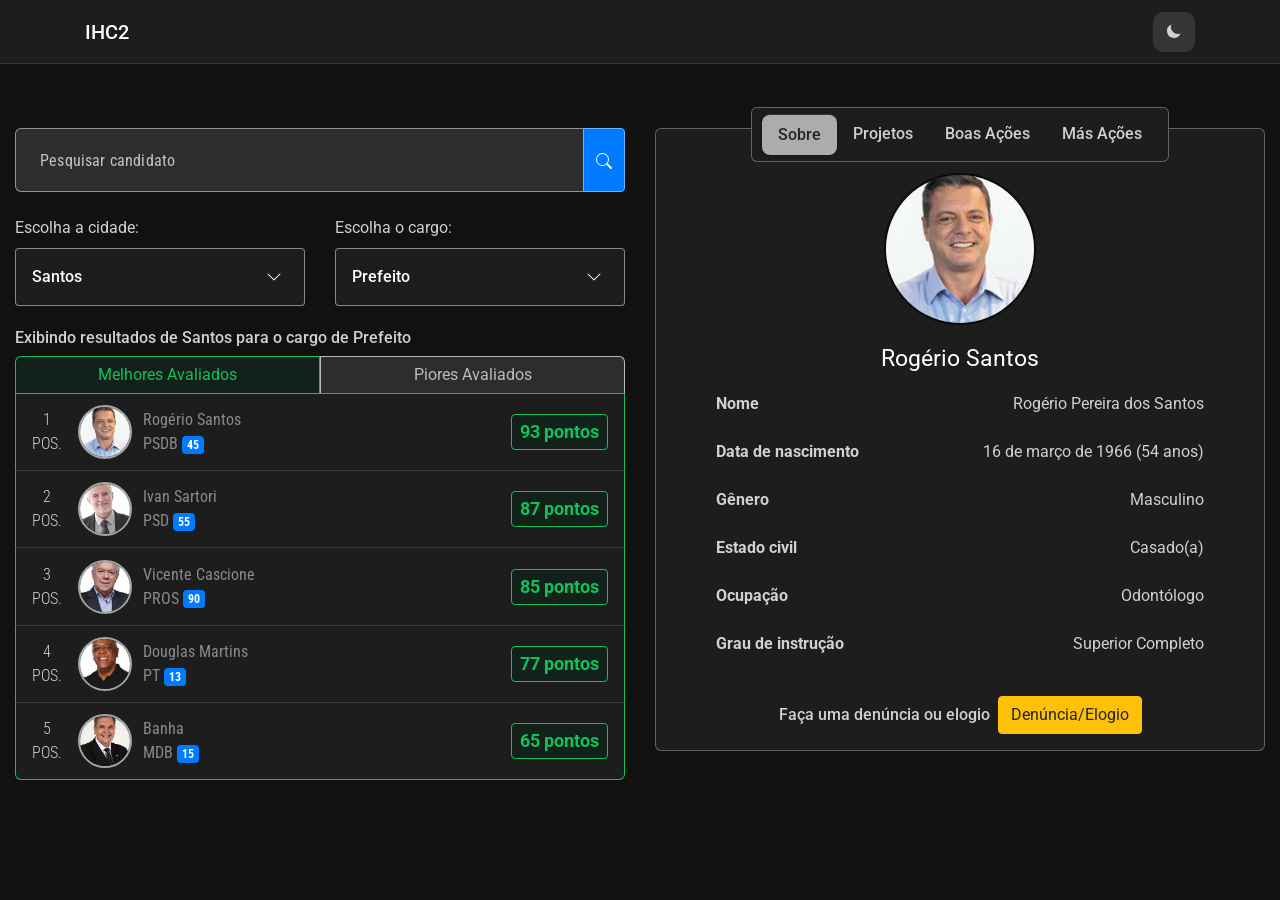
==== commit 7354c79a: "Adicionando Candidatos" ====
--- a/index.html
+++ b/index.html
@@ -1,112 +1,114 @@
 <!DOCTYPE html>
 <html lang="pt-BR">
+
 <head>
-  <meta charset="UTF-8">
-  <meta name="viewport" content="width=device-width, initial-scale=1.0">
-  <title>Trabalho de IHC2 - Unisantos</title>
-  <link rel="stylesheet" href="https://stackpath.bootstrapcdn.com/bootstrap/4.5.2/css/bootstrap.min.css" crossorigin="anonymous">
-  <link rel="stylesheet" href="css/main.css">
+    <meta charset="UTF-8">
+    <meta name="viewport" content="width=device-width, initial-scale=1.0">
+    <title>Trabalho de IHC2 - Unisantos</title>
+    <link rel="stylesheet" href="https://stackpath.bootstrapcdn.com/bootstrap/4.5.2/css/bootstrap.min.css" crossorigin="anonymous">
+    <link rel="stylesheet" href="css/main.css">
 </head>
+
 <body class="dt dark-var" id="principal">
-  <header id="menu-superior">
-    <nav class="navbar fixed-top justify-content-between dt dark-var">
-      <div class="container" id="nav-container">
-        <a class="navbar-brand mb-0 h5 sr-only" href="#pesquisa" accesskey="1">IHC2</a>
-        <h1 class="navbar-brand mb-0" id="titulo"><a href="index.html" accesskey="2">IHC2</a></h1>
-        <div class="menu dt dark-var">
-          <div>
-            <label for="theme-toggle" class="sr-only">Trocar tema do site (claro/escuro)</label>
-            <noscript>
+    <header id="menu-superior">
+        <nav class="navbar fixed-top justify-content-between dt dark-var">
+            <div class="container" id="nav-container">
+                <a class="navbar-brand mb-0 h5 sr-only" href="#pesquisa" accesskey="1">IHC2</a>
+                <h1 class="navbar-brand mb-0" id="titulo"><a href="index.html" accesskey="2">IHC2</a></h1>
+                <div class="menu dt dark-var">
+                    <div>
+                        <label for="theme-toggle" class="sr-only">Trocar tema do site (claro/escuro)</label>
+                        <noscript>
               <span>Não é possivel trocar o tema, pois o seu navegador não possui suporte para scripts habilitado.</span>
             </noscript>
-            <a class="btn" role="button" id="theme-toggle" accesskey="3" onclick="temaCache()">
-              <span class="sr-only">Trocar tema (escuro/claro)</span>
-              <svg width="1em" height="1em" viewBox="0 0 16 16" class="bi bi-moon" fill="currentColor" xmlns="http://www.w3.org/2000/svg">
+                        <a class="btn" role="button" id="theme-toggle" accesskey="3" onclick="temaCache()">
+                            <span class="sr-only">Trocar tema (escuro/claro)</span>
+                            <svg width="1em" height="1em" viewBox="0 0 16 16" class="bi bi-moon" fill="currentColor" xmlns="http://www.w3.org/2000/svg">
                 <path fill-rule="evenodd" d="M14.53 10.53a7 7 0 0 1-9.058-9.058A7.003 7.003 0 0 0 8 15a7.002 7.002 0 0 0 6.53-4.47z"/>
               </svg>
-            </a>
-          </div>
-        </div>
-      </div>
-    </nav>
-  </header>
-  <div class="container-lg mb-3" id="main-container">
-    <section id="modalSec">
-        <div class="modal" id="denunciarModal">
-            <div class="modal-dialog modal-xl modal-dialog-centered modal-dialog-scrollable">
-                <div class="modal-content">
-                    <div class="modal-header">
-                        <span class="modal-title h5">Informar</span>
-                        <button type="button" class="close" data-dismiss="modal" aria-label="Close">
+                        </a>
+                    </div>
+                </div>
+            </div>
+        </nav>
+    </header>
+    <div class="container-lg mb-3" id="main-container">
+        <section id="modalSec">
+            <div class="modal" id="denunciarModal">
+                <div class="modal-dialog modal-xl modal-dialog-centered modal-dialog-scrollable">
+                    <div class="modal-content">
+                        <div class="modal-header">
+                            <span class="modal-title h5">Informar</span>
+                            <button type="button" class="close" data-dismiss="modal" aria-label="Close">
                         <span aria-hidden="true">&times;</span>
                         </button>
-                    </div>
-                    <div class="modal-body">
-                        <form>
-                            <div class="form-group">
-                              <label for="exampleInputEmail1">Seu email</label>
-                              <input type="email" class="form-control" id="exampleInputEmail1" aria-describedby="emailHelp">
-                              <small id="emailHelp" class="form-text text-muted">Nunca iremos divulgar o seu email.</small>
-                            </div>
-                            <div class="form-group">
-                                <label for="tipoInformar">Informe se é uma denúncia ou elogio</label>
-                                <select class="form-control" name="tipoInformar" id="tipoInformar">
+                        </div>
+                        <div class="modal-body">
+                            <form>
+                                <div class="form-group">
+                                    <label for="exampleInputEmail1">Seu email</label>
+                                    <input type="email" class="form-control" id="exampleInputEmail1" aria-describedby="emailHelp">
+                                    <small id="emailHelp" class="form-text text-muted">Nunca iremos divulgar o seu email.</small>
+                                </div>
+                                <div class="form-group">
+                                    <label for="tipoInformar">Informe se é uma denúncia ou elogio</label>
+                                    <select class="form-control" name="tipoInformar" id="tipoInformar">
                                     <option value="Elogio" label="Elogio">Elogio</option>
                                     <option value="Denúncia" label="Denúncia">Denúncia</option>
                                 </select>
-                            </div>
-                            <div class="form-group">
-                                <span class="h6">Anexe arquivos (Opcional)</span>
-                                <small class="form-text text-muted">Se quiser você pode anexar fotos, videos, pdfs ou qualquer tipo de arquivo que comprove a sua denúncia/elogio</small>
-                              <div class="cfi">
-                                <label for="dragdrop">
+                                </div>
+                                <div class="form-group">
+                                    <span class="h6">Anexe arquivos (Opcional)</span>
+                                    <small class="form-text text-muted">Se quiser você pode anexar fotos, videos, pdfs ou qualquer tipo de arquivo que comprove a sua denúncia/elogio</small>
+                                    <div class="cfi">
+                                        <label for="dragdrop">
                                     <span class="sr-only">Anexar arquivos</span>
                                     <svg width="1em" height="1em" fill="currentColor" viewBox="0 0 16 16" class="bi bi-cloud-upload-fill" fill="currentColor" xmlns="http://www.w3.org/2000/svg">
                                         <path fill-rule="evenodd" d="M8 0a5.53 5.53 0 0 0-3.594 1.342c-.766.66-1.321 1.52-1.464 2.383C1.266 4.095 0 5.555 0 7.318 0 9.366 1.708 11 3.781 11H7.5V5.707L5.354 7.854a.5.5 0 1 1-.708-.708l3-3a.5.5 0 0 1 .708 0l3 3a.5.5 0 0 1-.708.708L8.5 5.707V11h4.188C14.502 11 16 9.57 16 7.773c0-1.636-1.242-2.969-2.834-3.194C12.923 1.999 10.69 0 8 0zm-.5 14.5V11h1v3.5a.5.5 0 0 1-1 0z"/>
                                     </svg>
                                     <small>Arraste ou clique para anexar arquivos</small>
                                 </label>
-                                  <input type="file" class="custom-file-input" id="dragdrop">
-                              </div>
-                            </div>
-                            <div class="form-group mt-3">
-                                <label for="textarea">Descreva sua denúncia/elogio</label>
-                                <textarea class="form-control" id="textarea" aria-label="Descreva a denúncia ou elogio"></textarea>
-                            </div>
-                            <div class="container-fluid">
-                                <div class="row justify-content-end">
-                                    <button type="submit" class="btn btn-primary">Enviar</button>
+                                        <input type="file" class="custom-file-input" id="dragdrop">
+                                    </div>
                                 </div>
-                            </div>
-                          </form>
+                                <div class="form-group mt-3">
+                                    <label for="textarea">Descreva sua denúncia/elogio</label>
+                                    <textarea class="form-control" id="textarea" aria-label="Descreva a denúncia ou elogio"></textarea>
+                                </div>
+                                <div class="container-fluid">
+                                    <div class="row justify-content-end">
+                                        <button type="submit" class="btn btn-primary">Enviar</button>
+                                    </div>
+                                </div>
+                            </form>
+                        </div>
                     </div>
                 </div>
             </div>
-        </div>
-      </section>
-    <div class="row">
-      <div class="col">
-        <section id="secaoPesquisa">
-          <div class="input-group mb-4 dt dark-var" id="pesquisa" >
-            <label for="areaPesquisa" class="sr-only">Pesquisar candidato</label>
-            <input type="text" id="areaPesquisa" class="form-control" placeholder="Pesquisar candidato" aria-label="Pesquisar candidato" aria-describedby="pesquisarCandidato">
-            <div class="input-group-append">
-              <button class="btn" type="button" id="pesquisarCandidato">
+        </section>
+        <div class="row">
+            <div class="col">
+                <section id="secaoPesquisa">
+                    <div class="input-group mb-4 dt dark-var" id="pesquisa">
+                        <label for="areaPesquisa" class="sr-only">Pesquisar candidato</label>
+                        <input type="text" id="areaPesquisa" class="form-control" placeholder="Pesquisar candidato" aria-label="Pesquisar candidato" aria-describedby="pesquisarCandidato">
+                        <div class="input-group-append">
+                            <button class="btn" type="button" id="pesquisarCandidato">
                 <svg width="1em" height="1em" viewBox="0 0 16 16" class="bi bi-search" fill="currentColor" xmlns="http://www.w3.org/2000/svg">
                   <path fill-rule="evenodd" d="M10.442 10.442a1 1 0 0 1 1.415 0l3.85 3.85a1 1 0 0 1-1.414 1.415l-3.85-3.85a1 1 0 0 1 0-1.415z"/>
                   <path fill-rule="evenodd" d="M6.5 12a5.5 5.5 0 1 0 0-11 5.5 5.5 0 0 0 0 11zM13 6.5a6.5 6.5 0 1 1-13 0 6.5 6.5 0 0 1 13 0z"/>
                 </svg>
               </button>
-            </div>
-          </div>
-        </section>
-        <section id="filtroLista">
-          <div class="filter dt dark-var">
-            <form>
-              <div class="row">
-                <div class="col">
-                  <label for="selecionarCidade">Escolha a cidade:</label>
-                  <select class="form-control" name="selecionarCidade" id="selecionarCidade">
+                        </div>
+                    </div>
+                </section>
+                <section id="filtroLista">
+                    <div class="filter dt dark-var">
+                        <form>
+                            <div class="row">
+                                <div class="col">
+                                    <label for="selecionarCidade">Escolha a cidade:</label>
+                                    <select class="form-control" name="selecionarCidade" id="selecionarCidade">
                     <option value="Bertioga" label="Bertioga">Bertioga</option>
                     <option value="Cubatão" label="Cubatão">Cubatão</option>
                     <option value="Guarujá" label="Guarujá">Guarujá</option>
@@ -117,370 +119,370 @@
                     <option value="Santos" label="Santos" selected>Santos</option>
                     <option value="São Vicente" label="São Vicente">São Vicente</option>
                   </select>
-                </div>
-                <div class="col">
-                  <label for="selecionarCargo">Escolha o cargo:</label>
-                  <select class="form-control" id="selecionarCargo" name="selecionarCargo">
+                                </div>
+                                <div class="col">
+                                    <label for="selecionarCargo">Escolha o cargo:</label>
+                                    <select class="form-control" id="selecionarCargo" name="selecionarCargo">
                     <option value="Prefeito" label="Prefeito">Prefeito</option>
                     <option value="Vereador" label="Vereador">Vereador</option>
                   </select>
-                </div>
-              </div>
-            </form>
-            <span class="h6" id="resultadoFiltro" style="display: block; margin-top: 1.4rem;">Exibindo resultados de Santos para o cargo de Prefeito</span>
-          </div>
-        </section>
-        <section id="controlesDaListaCandidatos">
-          <div class="dt dark-var" id="tab-control-politicos">
-            <button id="bonsBtn" type="button" tab="bons" class="btn active">Melhores Avaliados</button>
-            <button id="ruinsBtn" type="button" tab="ruins" class="btn">Piores Avaliados</button>
-          </div>
-        </section>
-        <section id="rankingDePoliticos">
-          <div class="tabs" id="tabs-politicos">
-            <div class="tab showhide" id="bons">
-              <ul class="list-group ranking dt dark-var" id="listbons">
-                <li class="list-group-item">
-                  <a id="joscreildo" class="active" href="#" profile-id="1candidato">
-                    <div class="first-part">
-                      <div class="pos">
-                        <span class="num">1</span>
-                        <span>pos.</span>
-                      </div>
-                      <div class="about">
-                        <img src="img/candidatos/santos_rogeriosantos.jpg" alt="Rogério Santos">
-                        <div class="np">
-                          <span>Rogério Santos</span>
-                          <span>PSDB <span class="badge badge-primary">45</span></span>
-                        </div>
-                      </div>
+                                </div>
+                            </div>
+                        </form>
+                        <span class="h6" id="resultadoFiltro" style="display: block; margin-top: 1.4rem;">Exibindo resultados de Santos para o cargo de Prefeito</span>
                     </div>
-                    <div class="second-part">
-                      <div class="pts">
-                        <span class="badge badge-green big"><span class="score">93</span> pontos</span>
-                      </div>
+                </section>
+                <section id="controlesDaListaCandidatos">
+                    <div class="dt dark-var" id="tab-control-politicos">
+                        <button id="bonsBtn" type="button" tab="bons" class="btn active">Melhores Avaliados</button>
+                        <button id="ruinsBtn" type="button" tab="ruins" class="btn">Piores Avaliados</button>
                     </div>
-                  </a>
-                </li>
-                <li class="list-group-item">
-                  <a href="#" profile-id="2candidato">
-                    <div class="first-part">
-                      <div class="pos">
-                        <span class="num">2</span>
-                        <span>pos.</span>
-                      </div>
-                      <div class="about">
-                        <img src="img/candidatos/santos_ivansartori.jpg" alt="Ivan Sartori">
-                        <div class="np">
-                          <span>Ivan Sartori</span>
-                          <span>PSD <span class="badge badge-primary">55</span></span>
-                        </div>
-                      </div>
+                </section>
+                <section id="rankingDePoliticos">
+                    <div class="tabs" id="tabs-politicos">
+                        <div class="tab showhide" id="bons">
+                            <ul class="list-group ranking dt dark-var" id="listbons">
+                                <li class="list-group-item">
+                                    <a id="joscreildo" class="active" href="#" profile-id="1candidato">
+                                        <div class="first-part">
+                                            <div class="pos">
+                                                <span class="num">1</span>
+                                                <span>pos.</span>
+                                            </div>
+                                            <div class="about">
+                                                <img src="img/candidatos/santos_rogeriosantos.jpg" alt="Rogério Santos">
+                                                <div class="np">
+                                                    <span>Rogério Santos</span>
+                                                    <span>PSDB <span class="badge badge-primary">45</span></span>
+                                                </div>
+                                            </div>
+                                        </div>
+                                        <div class="second-part">
+                                            <div class="pts">
+                                                <span class="badge badge-green big"><span class="score">93</span> pontos</span>
+                                            </div>
+                                        </div>
+                                    </a>
+                                </li>
+                                <li class="list-group-item">
+                                    <a href="#" profile-id="2candidato">
+                                        <div class="first-part">
+                                            <div class="pos">
+                                                <span class="num">2</span>
+                                                <span>pos.</span>
+                                            </div>
+                                            <div class="about">
+                                                <img src="img/candidatos/santos_ivansartori.jpg" alt="Ivan Sartori">
+                                                <div class="np">
+                                                    <span>Ivan Sartori</span>
+                                                    <span>PSD <span class="badge badge-primary">55</span></span>
+                                                </div>
+                                            </div>
+                                        </div>
+                                        <div class="second-part">
+                                            <div class="pts">
+                                                <span class="badge badge-green big"><span class="score">87</span> pontos</span>
+                                            </div>
+                                        </div>
+                                    </a>
+                                </li>
+                                <li class="list-group-item">
+                                    <a href="#" profile-id="3candidato">
+                                        <div class="first-part">
+                                            <div class="pos">
+                                                <span class="num">3</span>
+                                                <span>pos.</span>
+                                            </div>
+                                            <div class="about">
+                                                <img src="img/candidatos/santos_vicentecascione.jpeg" alt="Nome do Candidato">
+                                                <div class="np">
+                                                    <span>Vicente Cascione</span>
+                                                    <span>PROS <span class="badge badge-primary">90</span></span>
+                                                </div>
+                                            </div>
+                                        </div>
+                                        <div class="second-part">
+                                            <div class="pts">
+                                                <span class="badge badge-green big"><span class="score">85</span> pontos</span>
+                                            </div>
+                                        </div>
+                                    </a>
+                                </li>
+                                <li class="list-group-item">
+                                    <a href="#" profile-id="4candidato">
+                                        <div class="first-part">
+                                            <div class="pos">
+                                                <span class="num">4</span>
+                                                <span>pos.</span>
+                                            </div>
+                                            <div class="about">
+                                                <img src="img/candidatos/santos_douglasmartins.jpg" alt="Douglas Martins">
+                                                <div class="np">
+                                                    <span>Douglas Martins</span>
+                                                    <span>PT <span class="badge badge-primary">13</span></span>
+                                                </div>
+                                            </div>
+                                        </div>
+                                        <div class="second-part">
+                                            <div class="pts">
+                                                <span class="badge badge-green big"><span class="score">77</span> pontos</span>
+                                            </div>
+                                        </div>
+                                    </a>
+                                </li>
+                                <li class="list-group-item">
+                                    <a href="#" profile-id="5candidato">
+                                        <div class="first-part">
+                                            <div class="pos">
+                                                <span class="num">5</span>
+                                                <span>pos.</span>
+                                            </div>
+                                            <div class="about">
+                                                <img src="img/candidatos/santos_banha.jpg" alt="Banha">
+                                                <div class="np">
+                                                    <span>Banha</span>
+                                                    <span>MDB <span class="badge badge-primary">15</span></span>
+                                                </div>
+                                            </div>
+                                        </div>
+                                        <div class="second-part">
+                                            <div class="pts">
+                                                <span class="badge badge-green big"><span class="score">65</span> pontos</span>
+                                            </div>
+                                        </div>
+                                    </a>
+                                </li>
+                            </ul>
+                        </div>
+                        <div class="tab" id="ruins">
+                            <ul class="list-group ranking dt dark-var" id="listruins">
+                                <li class="list-group-item">
+                                    <a id="joscreildo" class="active" href="#" profile-id="6candidato">
+                                        <div class="first-part">
+                                            <div class="pos">
+                                                <span class="num">1</span>
+                                                <span>pos.</span>
+                                            </div>
+                                            <div class="about">
+                                                <img src="img/candidatos/santos_prado.jpg" alt="Guilherme Prado">
+                                                <div class="np">
+                                                    <span>Guilherme Prado</span>
+                                                    <span>PSOL <span class="badge badge-primary">50</span></span>
+                                                </div>
+                                            </div>
+                                        </div>
+                                        <div class="second-part">
+                                            <div class="pts">
+                                                <span class="badge badge-red big"><span class="score">34</span> pontos</span>
+                                            </div>
+                                        </div>
+                                    </a>
+                                </li>
+                                <li class="list-group-item">
+                                    <a href="#" profile-id="7candidato">
+                                        <div class="first-part">
+                                            <div class="pos">
+                                                <span class="num">2</span>
+                                                <span>pos.</span>
+                                            </div>
+                                            <div class="about">
+                                                <img src="img/candidatos/santos_xavier.jpg" alt="Luiz Xavier">
+                                                <div class="np">
+                                                    <span>Luiz Xavier</span>
+                                                    <span>PSTU <span class="badge badge-primary">16</span></span>
+                                                </div>
+                                            </div>
+                                        </div>
+                                        <div class="second-part">
+                                            <div class="pts">
+                                                <span class="badge badge-red big"><span class="score">32</span> pontos</span>
+                                            </div>
+                                        </div>
+                                    </a>
+                                </li>
+                                <li class="list-group-item">
+                                    <a href="#" profile-id="8candidato">
+                                        <div class="first-part">
+                                            <div class="pos">
+                                                <span class="num">3</span>
+                                                <span>pos.</span>
+                                            </div>
+                                            <div class="about">
+                                                <img src="img/candidatos/santos_moyses.jpg" alt="Moysés Fernandes">
+                                                <div class="np">
+                                                    <span>Moysés Fernandes</span>
+                                                    <span>PV <span class="badge badge-primary">43</span></span>
+                                                </div>
+                                            </div>
+                                        </div>
+                                        <div class="second-part">
+                                            <div class="pts">
+                                                <span class="badge badge-red big"><span class="score">23</span> pontos</span>
+                                            </div>
+                                        </div>
+                                    </a>
+                                </li>
+                                <li class="list-group-item">
+                                    <a href="#" profile-id="9candidato">
+                                        <div class="first-part">
+                                            <div class="pos">
+                                                <span class="num">4</span>
+                                                <span>pos.</span>
+                                            </div>
+                                            <div class="about">
+                                                <img src="img/candidatos/santos_coelho.jpg" alt="Marcelo Coelho">
+                                                <div class="np">
+                                                    <span>Marcelo Coelho</span>
+                                                    <span>PRTB <span class="badge badge-primary">28</span></span>
+                                                </div>
+                                            </div>
+                                        </div>
+                                        <div class="second-part">
+                                            <div class="pts">
+                                                <span class="badge badge-red big"><span class="score">18</span> pontos</span>
+                                            </div>
+                                        </div>
+                                    </a>
+                                </li>
+                                <li class="list-group-item">
+                                    <a href="#" profile-id="10candidato">
+                                        <div class="first-part">
+                                            <div class="pos">
+                                                <span class="num">5</span>
+                                                <span>pos.</span>
+                                            </div>
+                                            <div class="about">
+                                                <img src="img/candidatos/santos_andrade.jpg" alt="Thiago Andrade">
+                                                <div class="np">
+                                                    <span>Thiago Andrade</span>
+                                                    <span>PC do B <span class="badge badge-primary">65</span></span>
+                                                </div>
+                                            </div>
+                                        </div>
+                                        <div class="second-part">
+                                            <div class="pts">
+                                                <span class="badge badge-red big"><span class="score">11</span> pontos</span>
+                                            </div>
+                                        </div>
+                                    </a>
+                                </li>
+                            </ul>
+                        </div>
                     </div>
-                    <div class="second-part">
-                      <div class="pts">
-                        <span class="badge badge-green big"><span class="score">87</span> pontos</span>
-                      </div>
-                    </div>
-                  </a>
-                </li>
-                <li class="list-group-item">
-                  <a href="#" profile-id="3candidato">
-                    <div class="first-part">
-                      <div class="pos">
-                        <span class="num">3</span>
-                        <span>pos.</span>
-                      </div>
-                      <div class="about">
-                        <img src="img/user.png" alt="Nome do Candidato">
-                        <div class="np">
-                          <span>Candidato 3</span>
-                          <span>Partido <span class="badge badge-primary">1231</span></span>
-                        </div>
-                      </div>
-                    </div>
-                    <div class="second-part">
-                      <div class="pts">
-                        <span class="badge badge-green big"><span class="score">85</span> pontos</span>
-                      </div>
-                    </div>
-                  </a>
-                </li>
-                <li class="list-group-item">
-                  <a href="#" profile-id="4candidato">
-                    <div class="first-part">
-                      <div class="pos">
-                        <span class="num">4</span>
-                        <span>pos.</span>
-                      </div>
-                      <div class="about">
-                        <img src="img/user.png" alt="Nome do Candidato">
-                        <div class="np">
-                          <span>Candidato 2</span>
-                          <span>Partido <span class="badge badge-primary">3642</span></span>
-                        </div>
-                      </div>
-                    </div>
-                    <div class="second-part">
-                      <div class="pts">
-                        <span class="badge badge-green big"><span class="score">77</span> pontos</span>
-                      </div>
-                    </div>
-                  </a>
-                </li>
-                <li class="list-group-item">
-                  <a href="#" profile-id="5candidato">
-                    <div class="first-part">
-                      <div class="pos">
-                        <span class="num">5</span>
-                        <span>pos.</span>
-                      </div>
-                      <div class="about">
-                        <img src="img/user.png" alt="Nome do Candidato">
-                        <div class="np">
-                          <span>Candidato 5</span>
-                          <span>Partido <span class="badge badge-primary">74321</span></span>
-                        </div>
-                      </div>
-                    </div>
-                    <div class="second-part">
-                      <div class="pts">
-                        <span class="badge badge-green big"><span class="score">65</span> pontos</span>
-                      </div>
-                    </div>
-                  </a>
-                </li>
-              </ul>
-            </div>
-            <div class="tab" id="ruins">
-              <ul class="list-group ranking dt dark-var" id="listruins" >
-                <li class="list-group-item">
-                  <a id="joscreildo" class="active" href="#" profile-id="6candidato">
-                    <div class="first-part">
-                      <div class="pos">
-                        <span class="num">1</span>
-                        <span>pos.</span>
-                      </div>
-                      <div class="about">
-                        <img src="img/user.png" alt="Nome do Candidato">
-                        <div class="np">
-                          <span>Candidato 6</span>
-                          <span>Partido <span class="badge badge-primary">88863</span></span>
-                        </div>
-                      </div>
-                    </div>
-                    <div class="second-part">
-                      <div class="pts">
-                        <span class="badge badge-red big"><span class="score">34</span> pontos</span>
-                      </div>
-                    </div>
-                  </a>
-                </li>
-                <li class="list-group-item">
-                  <a href="#" profile-id="7candidato">
-                    <div class="first-part">
-                      <div class="pos">
-                        <span class="num">2</span>
-                        <span>pos.</span>
-                      </div>
-                      <div class="about">
-                        <img src="img/user.png" alt="Nome do Candidato">
-                        <div class="np">
-                          <span>Candidato 7</span>
-                          <span>Partido <span class="badge badge-primary">63133</span></span>
-                        </div>
-                      </div>
-                    </div>
-                    <div class="second-part">
-                      <div class="pts">
-                        <span class="badge badge-red big"><span class="score">32</span> pontos</span>
-                      </div>
-                    </div>
-                  </a>
-                </li>
-                <li class="list-group-item">
-                  <a href="#" profile-id="8candidato">
-                    <div class="first-part">
-                      <div class="pos">
-                        <span class="num">3</span>
-                        <span>pos.</span>
-                      </div>
-                      <div class="about">
-                        <img src="img/user.png" alt="Nome do Candidato">
-                        <div class="np">
-                          <span>Candidato 8</span>
-                          <span>Partido <span class="badge badge-primary">86753</span></span>
-                        </div>
-                      </div>
-                    </div>
-                    <div class="second-part">
-                      <div class="pts">
-                        <span class="badge badge-red big"><span class="score">23</span> pontos</span>
-                      </div>
-                    </div>
-                  </a>
-                </li>
-                <li class="list-group-item">
-                  <a href="#" profile-id="9candidato">
-                    <div class="first-part">
-                      <div class="pos">
-                        <span class="num">4</span>
-                        <span>pos.</span>
-                      </div>
-                      <div class="about">
-                        <img src="img/user.png" alt="Nome do Candidato">
-                        <div class="np">
-                          <span>Candidato 9</span>
-                          <span>Partido <span class="badge badge-primary">63452</span></span>
-                        </div>
-                      </div>
-                    </div>
-                    <div class="second-part">
-                      <div class="pts">
-                        <span class="badge badge-red big"><span class="score">18</span> pontos</span>
-                      </div>
-                    </div>
-                  </a>
-                </li>
-                <li class="list-group-item">
-                  <a href="#" profile-id="10candidato">
-                    <div class="first-part">
-                      <div class="pos">
-                        <span class="num">5</span>
-                        <span>pos.</span>
-                      </div>
-                      <div class="about">
-                        <img src="img/user.png" alt="Nome do Candidato">
-                        <div class="np">
-                          <span>Candidato 10</span>
-                          <span>Partido <span class="badge badge-primary">35452</span></span>
-                        </div>
-                      </div>
-                    </div>
-                    <div class="second-part">
-                      <div class="pts">
-                        <span class="badge badge-red big"><span class="score">11</span> pontos</span>
-                      </div>
-                    </div>
-                  </a>
-                </li>
-              </ul>
-            </div>
-          </div>
-        </section>
-
-      </div>
-      <div class="col showhide" id="profile">
-        <section id="perfisDosCandidatos">
-          <div class="profile dt dark-var" id="1candidato" active profile >
-            <div class="close">
-              <label for="closeprofile" class="sr-only">Fechar Pagina sobre o candidato</label>
-              <button type="button" id="closeprofile" close-btn>
+                </section>
+
+            </div>
+            <div class="col showhide" id="profile">
+                <section id="perfisDosCandidatos">
+                    <div class="profile dt dark-var" id="1candidato" active profile>
+                        <div class="close">
+                            <label for="closeprofile" class="sr-only">Fechar Pagina sobre o candidato</label>
+                            <button type="button" id="closeprofile" close-btn>
                 <svg xmlns="http://www.w3.org/2000/svg" height="1.25rem" viewBox="0 0 329.26933 329" width="1.25rem" fill="currentColor"><path d="m194.800781 164.769531 128.210938-128.214843c8.34375-8.339844 8.34375-21.824219 0-30.164063-8.339844-8.339844-21.824219-8.339844-30.164063 0l-128.214844 128.214844-128.210937-128.214844c-8.34375-8.339844-21.824219-8.339844-30.164063 0-8.34375 8.339844-8.34375 21.824219 0 30.164063l128.210938 128.214843-128.210938 128.214844c-8.34375 8.339844-8.34375 21.824219 0 30.164063 4.15625 4.160156 9.621094 6.25 15.082032 6.25 5.460937 0 10.921875-2.089844 15.082031-6.25l128.210937-128.214844 128.214844 128.214844c4.160156 4.160156 9.621094 6.25 15.082032 6.25 5.460937 0 10.921874-2.089844 15.082031-6.25 8.34375-8.339844 8.34375-21.824219 0-30.164063zm0 0"/></svg>
               </button>
-            </div>
-            <div class="tab-control-container">
-                <ul class="nav nav-pills tab-control" role="tablist">
-                    <li class="nav-item">
-                        <a class="nav-link active" id="candidato1-sobre-tab" data-toggle="pill" href="#candidato1-sobre" role="tab" aria-controls="candidato1-sobre" aria-selected="true">Sobre</a>
-                    </li>
-                    <li class="nav-item">
-                        <a class="nav-link" id="candidato1-projetos-tab" data-toggle="pill" href="#candidato1-projetos" role="tab" aria-controls="candidato1-projetos" aria-selected="false">Projetos</a>
-                    </li>
-                    <li class="nav-item">
-                        <a class="nav-link" id="candidato1-boas-tab" data-toggle="pill" href="#candidato1-boas" role="tab" aria-controls="candidato1-boas" aria-selected="false">Boas Ações</a>
-                    </li>
-                    <li class="nav-item">
-                        <a class="nav-link" id="candidato1-mas-tab" data-toggle="pill" href="#candidato1-mas" role="tab" aria-controls="candidato1-mas" aria-selected="false">Más Ações</a>
-                    </li>
-
-                    </ul>
-            </div>
-              <div class="tab-content" id="candidato1-content">
-                <div class="tab-pane fade show active sobre" id="candidato1-sobre" role="tabpanel" aria-labelledby="candidato1-sobre-tab">
-                    <div class="center d-flex align-items-center flex-column">
-                        <img src="img/candidatos/santos_rogeriosantos.jpg" alt="Rogério Santos">
-                        <span class="nome dt dark-var">Rogério Santos</span>
-                      </div>
-                      <dl class="row">
-                        <dt class="col-5">Nome</dt>
-                        <dd class="col-7">
-                          <p>Rogério Pereira dos Santos</p>
-                        </dd>
-
-                        <dt class="col-5">Data de nascimento</dt>
-                        <dd class="col-7">
-                          <p>16 de março de 1966 (54 anos)</p>
-                        </dd>
-
-                        <dt class="col-5">Gênero</dt>
-                        <dd class="col-7">
-                          <p>Masculino</p>
-                        </dd>
-
-                        <dt class="col-5">Estado civil</dt>
-                        <dd class="col-7">
-                          <p>Casado(a)</p>
-                        </dd>
-
-                        <dt class="col-5">Ocupação</dt>
-                        <dd class="col-7">
-                          <p>Odontólogo</p>
-                        </dd>
-
-                        <dt class="col-5">Grau de instrução</dt>
-                        <dd class="col-7">
-                          <p>Superior Completo</p>
-                        </dd>
-                      </dl>
-                      <div class="container-fluid mt-3">
-                          <div class="row justify-content-center align-items-center">
-                            <span class="h6 mr-2 mb-0">Faça uma denúncia ou elogio</span>
-                            <button class="btn btn-warning" data-toggle="modal" data-target="#denunciarModal" type="button">Denúncia/Elogio</button>
-                          </div>
-                      </div>
-                </div>
-                <div class="tab-pane fade tab scroll" id="candidato1-projetos" role="tabpanel" aria-labelledby="candidato1-projetos-tab">
-                    <span class="h4" style="margin-bottom: 1rem; display: inline-block;">Projetos</span>
-                <div class="card dt dark-var mb-3">
-                  <div class="card-header">Educação</div>
-                  <div class="card-body">
-                    <p class="card-text">Implementar a construção de creches e escolas infantis em parceria com a iniciativa privada.</p>
-                  </div>
-                </div>
-                <div class="card dt dark-var mb-3">
-                  <div class="card-header">Turismo</div>
-                  <div class="card-body">
-                    <p class="card-text">Reformar o Armazem de Bagagem da Estação do Valongo.</p>
-                  </div>
-                </div>
-                <div class="card dt dark-var mb-3">
-                  <div class="card-header">Drogas</div>
-                  <div class="card-body">
-                    <p class="card-text">Ampliar o Programa Mãe Santista para atendimento de gestantes usuárias de drogas, vítimas de violência, em situação de risco e vulnerabilidade.</p>
-                  </div>
-                </div>
-                <div class="card dt dark-var mb-3">
-                  <div class="card-header">Meio ambiente</div>
-                  <div class="card-body">
-                    <p class="card-text">Criar o Pelotão Ambiental da Guarda Civil Municipal </p>
-                  </div>
-                </div>
-                <div class="card dt dark-var mb-3">
-                  <div class="card-header">Saúde</div>
-                  <div class="card-body">
-                    <p class="card-text">Transferir a Policlínica da Av. Conselheiro Nébias para um novo endereço.</p>
-                  </div>
-                </div>
-                <div class="card dt dark-var mb-3">
-                  <div class="card-header">Segurança Pública</div>
-                  <div class="card-body">
-                    <p class="card-text">Criar a Ronda de Monitoramento por Drones.</p>
-                  </div>
-                </div>
-                </div>
-                <div class="tab-pane fade tab scroll" id="candidato1-boas" role="tabpanel" aria-labelledby="candidato1-boas-tab">
-                    <span class="h4 mb-3" style="display: inline-block;">Boas Acoes</span class="h4">
+                        </div>
+                        <div class="tab-control-container">
+                            <ul class="nav nav-pills tab-control" role="tablist">
+                                <li class="nav-item">
+                                    <a class="nav-link active" id="candidato1-sobre-tab" data-toggle="pill" href="#candidato1-sobre" role="tab" aria-controls="candidato1-sobre" aria-selected="true">Sobre</a>
+                                </li>
+                                <li class="nav-item">
+                                    <a class="nav-link" id="candidato1-projetos-tab" data-toggle="pill" href="#candidato1-projetos" role="tab" aria-controls="candidato1-projetos" aria-selected="false">Projetos</a>
+                                </li>
+                                <li class="nav-item">
+                                    <a class="nav-link" id="candidato1-boas-tab" data-toggle="pill" href="#candidato1-boas" role="tab" aria-controls="candidato1-boas" aria-selected="false">Boas Ações</a>
+                                </li>
+                                <li class="nav-item">
+                                    <a class="nav-link" id="candidato1-mas-tab" data-toggle="pill" href="#candidato1-mas" role="tab" aria-controls="candidato1-mas" aria-selected="false">Más Ações</a>
+                                </li>
+
+                            </ul>
+                        </div>
+                        <div class="tab-content" id="candidato1-content">
+                            <div class="tab-pane fade show active sobre" id="candidato1-sobre" role="tabpanel" aria-labelledby="candidato1-sobre-tab">
+                                <div class="center d-flex align-items-center flex-column">
+                                    <img class="dt d-var" src="img/candidatos/santos_rogeriosantos.jpg" alt="Rogério Santos">
+                                    <span class="nome dt dark-var">Rogério Santos</span>
+                                </div>
+                                <dl class="row">
+                                    <dt class="col-5">Nome</dt>
+                                    <dd class="col-7">
+                                        <p>Rogério Pereira dos Santos</p>
+                                    </dd>
+
+                                    <dt class="col-5">Data de nascimento</dt>
+                                    <dd class="col-7">
+                                        <p>16 de março de 1966 (54 anos)</p>
+                                    </dd>
+
+                                    <dt class="col-5">Gênero</dt>
+                                    <dd class="col-7">
+                                        <p>Masculino</p>
+                                    </dd>
+
+                                    <dt class="col-5">Estado civil</dt>
+                                    <dd class="col-7">
+                                        <p>Casado(a)</p>
+                                    </dd>
+
+                                    <dt class="col-5">Ocupação</dt>
+                                    <dd class="col-7">
+                                        <p>Odontólogo</p>
+                                    </dd>
+
+                                    <dt class="col-5">Grau de instrução</dt>
+                                    <dd class="col-7">
+                                        <p>Superior Completo</p>
+                                    </dd>
+                                </dl>
+                                <div class="container-fluid mt-3">
+                                    <div class="row justify-content-center align-items-center">
+                                        <span class="h6 mr-2 mb-0">Faça uma denúncia ou elogio</span>
+                                        <button class="btn btn-warning" data-toggle="modal" data-target="#denunciarModal" type="button">Denúncia/Elogio</button>
+                                    </div>
+                                </div>
+                            </div>
+                            <div class="tab-pane fade tab scroll" id="candidato1-projetos" role="tabpanel" aria-labelledby="candidato1-projetos-tab">
+                                <span class="h4" style="margin-bottom: 1rem; display: inline-block;">Projetos</span>
+                                <div class="card dt dark-var mb-3">
+                                    <div class="card-header">Educação</div>
+                                    <div class="card-body">
+                                        <p class="card-text">Implementar a construção de creches e escolas infantis em parceria com a iniciativa privada.</p>
+                                    </div>
+                                </div>
+                                <div class="card dt dark-var mb-3">
+                                    <div class="card-header">Turismo</div>
+                                    <div class="card-body">
+                                        <p class="card-text">Reformar o Armazem de Bagagem da Estação do Valongo.</p>
+                                    </div>
+                                </div>
+                                <div class="card dt dark-var mb-3">
+                                    <div class="card-header">Drogas</div>
+                                    <div class="card-body">
+                                        <p class="card-text">Ampliar o Programa Mãe Santista para atendimento de gestantes usuárias de drogas, vítimas de violência, em situação de risco e vulnerabilidade.</p>
+                                    </div>
+                                </div>
+                                <div class="card dt dark-var mb-3">
+                                    <div class="card-header">Meio ambiente</div>
+                                    <div class="card-body">
+                                        <p class="card-text">Criar o Pelotão Ambiental da Guarda Civil Municipal </p>
+                                    </div>
+                                </div>
+                                <div class="card dt dark-var mb-3">
+                                    <div class="card-header">Saúde</div>
+                                    <div class="card-body">
+                                        <p class="card-text">Transferir a Policlínica da Av. Conselheiro Nébias para um novo endereço.</p>
+                                    </div>
+                                </div>
+                                <div class="card dt dark-var mb-3">
+                                    <div class="card-header">Segurança Pública</div>
+                                    <div class="card-body">
+                                        <p class="card-text">Criar a Ronda de Monitoramento por Drones.</p>
+                                    </div>
+                                </div>
+                            </div>
+                            <div class="tab-pane fade tab scroll" id="candidato1-boas" role="tabpanel" aria-labelledby="candidato1-boas-tab">
+                                <span class="h4 mb-3" style="display: inline-block;">Boas Acoes</span class="h4">
                         <div class="card dt dark-var mb-3">
                           <div class="row no-gutters">
                             <div class="col-2">
@@ -659,105 +661,92 @@
             <div class="tab-content" id="candidato2-content">
                 <div class="tab-pane fade show active sobre" id="candidato2-sobre" role="tabpanel" aria-labelledby="candidato2-sobre-tab">
                     <div class="center d-flex align-items-center flex-column">
-                        <img src="img/candidatos/santos_ivansartori.jpg" alt="Ivan Sartori">
+                        <img class="dt d-var" src="img/candidatos/santos_ivansartori.jpg" alt="Ivan Sartori">
                         <span class="nome dt dark-var">Ivan Sartori</span>
-                      </div>
-                      <dl class="row">
-                        <dt class="col-5">Nome</dt>
-                        <dd class="col-7">
-                          <p>Ivan Ricardo Garisio Sartori</p>
-                        </dd>
-
-                        <dt class="col-5">Data de nascimento</dt>
-                        <dd class="col-7">
-                          <p>14 de janeiro de 1957 (63 anos)</p>
-                        </dd>
-
-                        <dt class="col-5">Gênero</dt>
-                        <dd class="col-7">
-                          <p>Masculino</p>
-                        </dd>
-
-                        <dt class="col-5">Estado civil</dt>
-                        <dd class="col-7">
-                          <p>Divorciado(a)</p>
-                        </dd>
-
-                        <dt class="col-5">Ocupação</dt>
-                        <dd class="col-7">
-                          <p>Advogado</p>
-                        </dd>
-
-                        <dt class="col-5">Grau de instrução</dt>
-                        <dd class="col-7">
-                          <p>Superior Completo</p>
-                        </dd>
-                      </dl>
-                      <div class="container-fluid mt-3">
-                          <div class="row justify-content-center align-items-center">
-                            <span class="h6 mr-2 mb-0">Faça uma denúncia ou elogio</span>
-                            <button class="btn btn-warning" data-toggle="modal" data-target="#denunciarModal" type="button">Denúncia/Elogio</button>
-                          </div>
-                      </div>
-                </div>
-                <div class="tab-pane fade tab scroll" id="candidato2-projetos" role="tabpanel" aria-labelledby="candidato2-projetos-tab">
-                    <span class="h4" style="margin-bottom: 1rem; display: inline-block;">Projetos</span>
-                <div class="card dt dark-var mb-3">
-                  <div class="card-header">Educação</div>
-                  <div class="card-body">
-                    <p class="card-text">Creche na Universidade: ofertar em parceria com as
-                        Universidades de Santos a opção de creche em horário de aula
-                        onde permita que discentes mães e pais de crianças em pequena
-                        idade possam estudar e se qualificar. Um dos maiores motivos de
-                        evasão do ensino superior ocorre entre os discentes que são mães
-                        e pais.</p>
-                  </div>
-                </div>
-                <div class="card dt dark-var mb-3">
-                  <div class="card-header">Turismo</div>
-                  <div class="card-body">
-                    <p class="card-text">Fábrica de Cultura – Espaço público, onde serão
-                        realizados cursos, aulas e oficinas de artes, música, danças e
-                        tantas outras formas de manifestação de Cultura
-                        </p>
-                  </div>
-                </div>
-                <div class="card dt dark-var mb-3">
-                  <div class="card-header">Drogas</div>
-                  <div class="card-body">
-                    <p class="card-text">Criar programa integrado de atendimento aos
-                        dependentes de álcool e drogas, que envolva atenção na área da
-                        saúde, educação, formação profissional e assistência jurídica.
-                        </p>
-                  </div>
-                </div>
-                <div class="card dt dark-var mb-3">
-                  <div class="card-header">Meio ambiente</div>
-                  <div class="card-body">
-                    <p class="card-text">Fiscalizar a concessionária de água
-                        O município precisa ter um departamento de fiscalização da empresa
-                        concessionária de água e esgoto. Práticas da concessionária, como as altas
-                        contas, precisam ser coibidas com firmeza.
-                    </p>
-                  </div>
-                </div>
-                <div class="card dt dark-var mb-3">
-                  <div class="card-header">Saúde</div>
-                  <div class="card-body">
-                    <p class="card-text">Saúde Digitalizada – Todo o Sistema de Saúde será
-                        digitalizado, com prontuários eletrônicos, e assinatura digital dos
-                        médicos e demais colaboradores.</p>
-                  </div>
-                </div>
-                <div class="card dt dark-var mb-3">
-                  <div class="card-header">Segurança Pública</div>
-                  <div class="card-body">
-                    <p class="card-text">Criar a Ronda de Monitoramento por Drones.</p>
-                  </div>
-                </div>
-                </div>
-                <div class="tab-pane fade tab scroll" id="candidato2-boas" role="tabpanel" aria-labelledby="candidato2-boas-tab">
-                    <span class="h4 mb-3" style="display: inline-block;">Boas Acoes</span class="h4">
+                            </div>
+                            <dl class="row">
+                                <dt class="col-5">Nome</dt>
+                                <dd class="col-7">
+                                    <p>Ivan Ricardo Garisio Sartori</p>
+                                </dd>
+
+                                <dt class="col-5">Data de nascimento</dt>
+                                <dd class="col-7">
+                                    <p>14 de janeiro de 1957 (63 anos)</p>
+                                </dd>
+
+                                <dt class="col-5">Gênero</dt>
+                                <dd class="col-7">
+                                    <p>Masculino</p>
+                                </dd>
+
+                                <dt class="col-5">Estado civil</dt>
+                                <dd class="col-7">
+                                    <p>Divorciado(a)</p>
+                                </dd>
+
+                                <dt class="col-5">Ocupação</dt>
+                                <dd class="col-7">
+                                    <p>Advogado</p>
+                                </dd>
+
+                                <dt class="col-5">Grau de instrução</dt>
+                                <dd class="col-7">
+                                    <p>Superior Completo</p>
+                                </dd>
+                            </dl>
+                            <div class="container-fluid mt-3">
+                                <div class="row justify-content-center align-items-center">
+                                    <span class="h6 mr-2 mb-0">Faça uma denúncia ou elogio</span>
+                                    <button class="btn btn-warning" data-toggle="modal" data-target="#denunciarModal" type="button">Denúncia/Elogio</button>
+                                </div>
+                            </div>
+                        </div>
+                        <div class="tab-pane fade tab scroll" id="candidato2-projetos" role="tabpanel" aria-labelledby="candidato2-projetos-tab">
+                            <span class="h4" style="margin-bottom: 1rem; display: inline-block;">Projetos</span>
+                            <div class="card dt dark-var mb-3">
+                                <div class="card-header">Educação</div>
+                                <div class="card-body">
+                                    <p class="card-text">Creche na Universidade: ofertar em parceria com as Universidades de Santos a opção de creche em horário de aula onde permita que discentes mães e pais de crianças em pequena idade possam estudar e se qualificar. Um
+                                        dos maiores motivos de evasão do ensino superior ocorre entre os discentes que são mães e pais.</p>
+                                </div>
+                            </div>
+                            <div class="card dt dark-var mb-3">
+                                <div class="card-header">Turismo</div>
+                                <div class="card-body">
+                                    <p class="card-text">Fábrica de Cultura – Espaço público, onde serão realizados cursos, aulas e oficinas de artes, música, danças e tantas outras formas de manifestação de Cultura
+                                    </p>
+                                </div>
+                            </div>
+                            <div class="card dt dark-var mb-3">
+                                <div class="card-header">Drogas</div>
+                                <div class="card-body">
+                                    <p class="card-text">Criar programa integrado de atendimento aos dependentes de álcool e drogas, que envolva atenção na área da saúde, educação, formação profissional e assistência jurídica.
+                                    </p>
+                                </div>
+                            </div>
+                            <div class="card dt dark-var mb-3">
+                                <div class="card-header">Meio ambiente</div>
+                                <div class="card-body">
+                                    <p class="card-text">Fiscalizar a concessionária de água O município precisa ter um departamento de fiscalização da empresa concessionária de água e esgoto. Práticas da concessionária, como as altas contas, precisam ser coibidas com firmeza.
+                                    </p>
+                                </div>
+                            </div>
+                            <div class="card dt dark-var mb-3">
+                                <div class="card-header">Saúde</div>
+                                <div class="card-body">
+                                    <p class="card-text">Saúde Digitalizada – Todo o Sistema de Saúde será digitalizado, com prontuários eletrônicos, e assinatura digital dos médicos e demais colaboradores.</p>
+                                </div>
+                            </div>
+                            <div class="card dt dark-var mb-3">
+                                <div class="card-header">Segurança Pública</div>
+                                <div class="card-body">
+                                    <p class="card-text">Criar a Ronda de Monitoramento por Drones.</p>
+                                </div>
+                            </div>
+                        </div>
+                        <div class="tab-pane fade tab scroll" id="candidato2-boas" role="tabpanel" aria-labelledby="candidato2-boas-tab">
+                            <span class="h4 mb-3" style="display: inline-block;">Boas Acoes</span class="h4">
                         <div class="card dt dark-var mb-3">
                           <div class="row no-gutters">
                             <div class="col-2">
@@ -911,6 +900,7 @@
             <!-- abas -->
           </div>
 
+          <!-- Candidato 3 -->
           <div class="profile dt d-none dark-var" id="3candidato" profile >
             <div class="close">
               <label for="closeprofile" class="sr-only">Fechar Pagina sobre o candidato</label>
@@ -918,247 +908,266 @@
                 <svg xmlns="http://www.w3.org/2000/svg" height="1.25rem" viewBox="0 0 329.26933 329" width="1.25rem" fill="currentColor"><path d="m194.800781 164.769531 128.210938-128.214843c8.34375-8.339844 8.34375-21.824219 0-30.164063-8.339844-8.339844-21.824219-8.339844-30.164063 0l-128.214844 128.214844-128.210937-128.214844c-8.34375-8.339844-21.824219-8.339844-30.164063 0-8.34375 8.339844-8.34375 21.824219 0 30.164063l128.210938 128.214843-128.210938 128.214844c-8.34375 8.339844-8.34375 21.824219 0 30.164063 4.15625 4.160156 9.621094 6.25 15.082032 6.25 5.460937 0 10.921875-2.089844 15.082031-6.25l128.210937-128.214844 128.214844 128.214844c4.160156 4.160156 9.621094 6.25 15.082032 6.25 5.460937 0 10.921874-2.089844 15.082031-6.25 8.34375-8.339844 8.34375-21.824219 0-30.164063zm0 0"/></svg>
               </button>
             </div>
-            <!-- Inicio do controle -->
             <div class="tab-control-container">
-              <div class="tab-control" id="tab-control">
-                <button type="button" tab="sobre" class="btn active">Sobre</button>
-                <button type="button" tab="projetos" class="btn">Projetos</button>
-                <button type="button" tab="boasacoes" class="btn">Boas Ações <span class="badge badge-green rounded">6</span></button>
-                <button type="button" tab="masacoes" class="btn">Más Ações <span class="badge badge-red rounded">12</span></button>
+                <ul class="nav nav-pills tab-control" role="tablist">
+                    <li class="nav-item">
+                        <a class="nav-link active" id="candidato3-sobre-tab" data-toggle="pill" href="#candidato3-sobre" role="tab" aria-controls="candidato3-sobre" aria-selected="true">Sobre</a>
+                    </li>
+                    <li class="nav-item">
+                        <a class="nav-link" id="candidato3-projetos-tab" data-toggle="pill" href="#candidato3-projetos" role="tab" aria-controls="candidato3-projetos" aria-selected="false">Projetos</a>
+                    </li>
+                    <li class="nav-item">
+                        <a class="nav-link" id="candidato3-boas-tab" data-toggle="pill" href="#candidato3-boas" role="tab" aria-controls="candidato3-boas" aria-selected="false">Boas Ações</a>
+                    </li>
+                    <li class="nav-item">
+                        <a class="nav-link" id="candidato3-mas-tab" data-toggle="pill" href="#candidato3-mas" role="tab" aria-controls="candidato3-mas" aria-selected="false">Más Ações</a>
+                    </li>
+
+                    </ul>
+            </div>
+            <div class="tab-content" id="candidato2-content">
+                <div class="tab-pane fade show active sobre" id="candidato3-sobre" role="tabpanel" aria-labelledby="candidato3-sobre-tab">
+                    <div class="center d-flex align-items-center flex-column">
+                        <img class="dt d-var" src="img/candidatos/santos_vicentecascione.jpeg" alt="Vicente Cascione">
+                        <span class="nome dt dark-var">Vicente Cascione</span>
+                        </div>
+                        <dl class="row">
+                            <dt class="col-5">Nome</dt>
+                            <dd class="col-7">
+                                <p>Vicente Fernandes Cascione</p>
+                            </dd>
+
+                            <dt class="col-5">Data de nascimento</dt>
+                            <dd class="col-7">
+                                <p>14 de julho de 1942 (78 anos)</p>
+                            </dd>
+
+                            <dt class="col-5">Gênero</dt>
+                            <dd class="col-7">
+                                <p>Masculino</p>
+                            </dd>
+
+                            <dt class="col-5">Estado civil</dt>
+                            <dd class="col-7">
+                                <p>Viúvo(a)</p>
+                            </dd>
+
+                            <dt class="col-5">Ocupação</dt>
+                            <dd class="col-7">
+                                <p>Advogado</p>
+                            </dd>
+
+                            <dt class="col-5">Grau de instrução</dt>
+                            <dd class="col-7">
+                                <p>Superior Completo</p>
+                            </dd>
+                        </dl>
+                        <div class="container-fluid mt-3">
+                            <div class="row justify-content-center align-items-center">
+                                <span class="h6 mr-2 mb-0">Faça uma denúncia ou elogio</span>
+                                <button class="btn btn-warning" data-toggle="modal" data-target="#denunciarModal" type="button">Denúncia/Elogio</button>
+                            </div>
+                        </div>
+                    </div>
+                    <div class="tab-pane fade tab scroll" id="candidato3-projetos" role="tabpanel" aria-labelledby="candidato3-projetos-tab">
+                        <span class="h4" style="margin-bottom: 1rem; display: inline-block;">Projetos</span>
+                        <div class="card dt dark-var mb-3">
+                            <div class="card-header">Educação</div>
+                            <div class="card-body">
+                                <p class="card-text">Creche na Universidade: ofertar em parceria com as Universidades de Santos a opção de creche em horário de aula onde permita que discentes mães e pais de crianças em pequena idade possam estudar e se qualificar. Um dos
+                                    maiores motivos de evasão do ensino superior ocorre entre os discentes que são mães e pais.</p>
+                            </div>
+                        </div>
+                        <div class="card dt dark-var mb-3">
+                            <div class="card-header">Turismo</div>
+                            <div class="card-body">
+                                <p class="card-text">Fábrica de Cultura – Espaço público, onde serão realizados cursos, aulas e oficinas de artes, música, danças e tantas outras formas de manifestação de Cultura
+                                </p>
+                            </div>
+                        </div>
+                        <div class="card dt dark-var mb-3">
+                            <div class="card-header">Drogas</div>
+                            <div class="card-body">
+                                <p class="card-text">Criar programa integrado de atendimento aos dependentes de álcool e drogas, que envolva atenção na área da saúde, educação, formação profissional e assistência jurídica.
+                                </p>
+                            </div>
+                        </div>
+                        <div class="card dt dark-var mb-3">
+                            <div class="card-header">Meio ambiente</div>
+                            <div class="card-body">
+                                <p class="card-text">Fiscalizar a concessionária de água O município precisa ter um departamento de fiscalização da empresa concessionária de água e esgoto. Práticas da concessionária, como as altas contas, precisam ser coibidas com firmeza.
+                                </p>
+                            </div>
+                        </div>
+                        <div class="card dt dark-var mb-3">
+                            <div class="card-header">Saúde</div>
+                            <div class="card-body">
+                                <p class="card-text">Saúde Digitalizada – Todo o Sistema de Saúde será digitalizado, com prontuários eletrônicos, e assinatura digital dos médicos e demais colaboradores.</p>
+                            </div>
+                        </div>
+                        <div class="card dt dark-var mb-3">
+                            <div class="card-header">Segurança Pública</div>
+                            <div class="card-body">
+                                <p class="card-text">Criar a Ronda de Monitoramento por Drones.</p>
+                            </div>
+                        </div>
+                    </div>
+                    <div class="tab-pane fade tab scroll" id="candidato3-boas" role="tabpanel" aria-labelledby="candidato3-boas-tab">
+                        <span class="h4 mb-3" style="display: inline-block;">Boas Acoes</span class="h4">
+                        <div class="card dt dark-var mb-3">
+                          <div class="row no-gutters">
+                            <div class="col-2">
+                              +15 pts
+                            </div>
+                            <div class="col-10">
+                              <div class="card-body">
+                                <p class="card-text">This is a wider card with supporting text below as a natural lead-in to additional content. This content is a little bit longer.</p>
+                              </div>
+                            </div>
+                          </div>
+                        </div>
+                        <div class="card dt dark-var mb-3">
+                          <div class="row no-gutters">
+                            <div class="col-2">
+                              +15 pts
+                            </div>
+                            <div class="col-10">
+                              <div class="card-body">
+                                <p class="card-text">This is a wider card with supporting text below as a natural lead-in to additional content. This content is a little bit longer.</p>
+                              </div>
+                            </div>
+                          </div>
+                        </div>
+                        <div class="card dt dark-var mb-3">
+                          <div class="row no-gutters">
+                            <div class="col-2">
+                              +15 pts
+                            </div>
+                            <div class="col-10">
+                              <div class="card-body">
+                                <p class="card-text">This is a wider card with supporting text below as a natural lead-in to additional content. This content is a little bit longer.</p>
+                              </div>
+                            </div>
+                          </div>
+                        </div>
+                        <div class="card dt dark-var mb-3">
+                          <div class="row no-gutters">
+                            <div class="col-2">
+                              +15 pts
+                            </div>
+                            <div class="col-10">
+                              <div class="card-body">
+                                <p class="card-text">This is a wider card with supporting text below as a natural lead-in to additional content. This content is a little bit longer.</p>
+                              </div>
+                            </div>
+                          </div>
+                        </div>
+                        <div class="card dt dark-var mb-3">
+                          <div class="row no-gutters">
+                            <div class="col-2">
+                              +15 pts
+                            </div>
+                            <div class="col-10">
+                              <div class="card-body">
+                                <p class="card-text">This is a wider card with supporting text below as a natural lead-in to additional content. This content is a little bit longer.</p>
+                              </div>
+                            </div>
+                          </div>
+                        </div>
+                        <div class="card dt dark-var mb-3">
+                          <div class="row no-gutters">
+                            <div class="col-2">
+                              +15 pts
+                            </div>
+                            <div class="col-10">
+                              <div class="card-body">
+                                <p class="card-text">This is a wider card with supporting text below as a natural lead-in to additional content. This content is a little bit longer.</p>
+                              </div>
+                            </div>
+                          </div>
+                        </div>
+                </div>
+                <div class="tab-pane fade tab scroll" id="candidato3-mas" role="tabpanel" aria-labelledby="candidato3-mas-tab">
+                    <span class="h4 mb-3" style="display: inline-block;">Más Acoes</span class="h4">
+                        <div class="card dt dark-var mb-3">
+                          <div class="row no-gutters">
+                            <div class="col-2">
+                              -15 pts
+                            </div>
+                            <div class="col-10">
+                              <div class="card-body">
+                                <p class="card-text">This is a wider card with supporting text below as a natural lead-in to additional content. This content is a little bit longer.</p>
+                              </div>
+                            </div>
+                          </div>
+                        </div>
+                        <div class="card dt dark-var mb-3">
+                          <div class="row no-gutters">
+                            <div class="col-2">
+                              -15 pts
+                            </div>
+                            <div class="col-10">
+                              <div class="card-body">
+                                <p class="card-text">This is a wider card with supporting text below as a natural lead-in to additional content. This content is a little bit longer.</p>
+                              </div>
+                            </div>
+                          </div>
+                        </div>
+                        <div class="card dt dark-var mb-3">
+                          <div class="row no-gutters">
+                            <div class="col-2">
+                              -15 pts
+                            </div>
+                            <div class="col-10">
+                              <div class="card-body">
+                                <p class="card-text">This is a wider card with supporting text below as a natural lead-in to additional content. This content is a little bit longer.</p>
+                              </div>
+                            </div>
+                          </div>
+                        </div>
+                        <div class="card dt dark-var mb-3">
+                          <div class="row no-gutters">
+                            <div class="col-2">
+                              -15 pts
+                            </div>
+                            <div class="col-10">
+                              <div class="card-body">
+                                <p class="card-text">This is a wider card with supporting text below as a natural lead-in to additional content. This content is a little bit longer.</p>
+                              </div>
+                            </div>
+                          </div>
+                        </div>
+                        <div class="card dt dark-var mb-3">
+                          <div class="row no-gutters">
+                            <div class="col-2">
+                              -15 pts
+                            </div>
+                            <div class="col-10">
+                              <div class="card-body">
+                                <p class="card-text">This is a wider card with supporting text below as a natural lead-in to additional content. This content is a little bit longer.</p>
+                              </div>
+                            </div>
+                          </div>
+                        </div>
+                        <div class="card dt dark-var mb-3">
+                          <div class="row no-gutters">
+                            <div class="col-2">
+                              -15 pts
+                            </div>
+                            <div class="col-10">
+                              <div class="card-body">
+                                <p class="card-text">This is a wider card with supporting text below as a natural lead-in to additional content. This content is a little bit longer.</p>
+                              </div>
+                            </div>
+                          </div>
+                        </div>
+                </div>
               </div>
-            </div>
-            <!-- Fim do controle -->
-            <!-- Inicio das abas -->
-            <div class="tabs" id="tabs">
-              <div class="tab sobre showhide" id="sobre">
-                <div class="center d-flex align-items-center flex-column">
-                  <img src="img/user.png" alt="Candidato 3">
-                  <span class="nome">Candidato 3</span>
-                </div>
-                <dl class="row">
-                  <dt class="col-5">Nome</dt>
-                  <dd class="col-7">
-                    <p>Nome completo do candidato 3</p>
-                  </dd>
-
-                  <dt class="col-5">Data de nascimento</dt>
-                  <dd class="col-7">
-                    <p>12 de janeiro de 1900 (120 anos)</p>
-                  </dd>
-
-                  <dt class="col-5">Gênero</dt>
-                  <dd class="col-7">
-                    <p>Masculino</p>
-                  </dd>
-
-                  <dt class="col-5">Estado civil</dt>
-                  <dd class="col-7">
-                    <p>Casado(a)</p>
-                  </dd>
-
-                  <dt class="col-5">Ocupação</dt>
-                  <dd class="col-7">
-                    <p>Pianista</p>
-                  </dd>
-
-                  <dt class="col-5">Grau de instrução</dt>
-                  <dd class="col-7">
-                    <p>Superior Completo</p>
-                  </dd>
-                </dl>
-              </div>
-              <div class="tab scroll" id="projetos">
-                <span class="h4" style="margin-bottom: 1rem; display: inline-block;">Projetos</span>
-                <div class="card dt dark-var mb-3">
-                  <div class="card-header">Educação</div>
-                  <div class="card-body">
-                    <p class="card-text">Lorem ipsum dolor sit amet consectetur adipisicing elit. Ex consequatur, quo reprehenderit libero quos facere aliquid accusantium numquam tenetur.</p>
-                  </div>
-                </div>
-                <div class="card dt dark-var mb-3">
-                  <div class="card-header">Turismo</div>
-                  <div class="card-body">
-                    <p class="card-text">Lorem ipsum dolor sit amet consectetur adipisicing elit. Ex consequatur, quo reprehenderit libero quos facere aliquid accusantium numquam tenetur.</p>
-                  </div>
-                </div>
-                <div class="card dt dark-var mb-3">
-                  <div class="card-header">Drogas</div>
-                  <div class="card-body">
-                    <p class="card-text">Lorem ipsum dolor sit amet consectetur adipisicing elit. Ex consequatur, quo reprehenderit libero quos facere aliquid accusantium numquam tenetur.</p>
-                  </div>
-                </div>
-                <div class="card dt dark-var mb-3">
-                  <div class="card-header">Meio ambiente</div>
-                  <div class="card-body">
-                    <p class="card-text">Lorem ipsum dolor sit amet consectetur adipisicing elit. Ex consequatur, quo reprehenderit libero quos facere aliquid accusantium numquam tenetur.</p>
-                  </div>
-                </div>
-                <div class="card dt dark-var mb-3">
-                  <div class="card-header">Saúde</div>
-                  <div class="card-body">
-                    <p class="card-text">Lorem ipsum dolor sit amet consectetur adipisicing elit. Ex consequatur, quo reprehenderit libero quos facere aliquid accusantium numquam tenetur.</p>
-                  </div>
-                </div>
-                <div class="card dt dark-var mb-3">
-                  <div class="card-header">Segurança Pública</div>
-                  <div class="card-body">
-                    <p class="card-text">Lorem ipsum dolor sit amet consectetur adipisicing elit. Ex consequatur, quo reprehenderit libero quos facere aliquid accusantium numquam tenetur.</p>
-                  </div>
-                </div>
-              </div>
-              <div class="tab scroll" id="boasacoes">
-                <span class="h4 mb-3" style="display: inline-block;">Boas Acoes</span class="h4">
-                <div class="card dt dark-var mb-3">
-                  <div class="row no-gutters">
-                    <div class="col-2">
-                      +15 pts
-                    </div>
-                    <div class="col-10">
-                      <div class="card-body">
-                        <p class="card-text">This is a wider card with supporting text below as a natural lead-in to additional content. This content is a little bit longer.</p>
-                      </div>
-                    </div>
-                  </div>
-                </div>
-                <div class="card dt dark-var mb-3">
-                  <div class="row no-gutters">
-                    <div class="col-2">
-                      +15 pts
-                    </div>
-                    <div class="col-10">
-                      <div class="card-body">
-                        <p class="card-text">This is a wider card with supporting text below as a natural lead-in to additional content. This content is a little bit longer.</p>
-                      </div>
-                    </div>
-                  </div>
-                </div>
-                <div class="card dt dark-var mb-3">
-                  <div class="row no-gutters">
-                    <div class="col-2">
-                      +15 pts
-                    </div>
-                    <div class="col-10">
-                      <div class="card-body">
-                        <p class="card-text">This is a wider card with supporting text below as a natural lead-in to additional content. This content is a little bit longer.</p>
-                      </div>
-                    </div>
-                  </div>
-                </div>
-                <div class="card dt dark-var mb-3">
-                  <div class="row no-gutters">
-                    <div class="col-2">
-                      +15 pts
-                    </div>
-                    <div class="col-10">
-                      <div class="card-body">
-                        <p class="card-text">This is a wider card with supporting text below as a natural lead-in to additional content. This content is a little bit longer.</p>
-                      </div>
-                    </div>
-                  </div>
-                </div>
-                <div class="card dt dark-var mb-3">
-                  <div class="row no-gutters">
-                    <div class="col-2">
-                      +15 pts
-                    </div>
-                    <div class="col-10">
-                      <div class="card-body">
-                        <p class="card-text">This is a wider card with supporting text below as a natural lead-in to additional content. This content is a little bit longer.</p>
-                      </div>
-                    </div>
-                  </div>
-                </div>
-                <div class="card dt dark-var mb-3">
-                  <div class="row no-gutters">
-                    <div class="col-2">
-                      +15 pts
-                    </div>
-                    <div class="col-10">
-                      <div class="card-body">
-                        <p class="card-text">This is a wider card with supporting text below as a natural lead-in to additional content. This content is a little bit longer.</p>
-                      </div>
-                    </div>
-                  </div>
-                </div>
-              </div>
-              <div class="tab scroll" id="masacoes">
-                <span class="h4 mb-3" style="display: inline-block;">Más Acoes</span class="h4">
-                  <div class="card dt dark-var mb-3">
-                    <div class="row no-gutters">
-                      <div class="col-2">
-                        -15 pts
-                      </div>
-                      <div class="col-10">
-                        <div class="card-body">
-                          <p class="card-text">This is a wider card with supporting text below as a natural lead-in to additional content. This content is a little bit longer.</p>
-                        </div>
-                      </div>
-                    </div>
-                  </div>
-                  <div class="card dt dark-var mb-3">
-                    <div class="row no-gutters">
-                      <div class="col-2">
-                        -15 pts
-                      </div>
-                      <div class="col-10">
-                        <div class="card-body">
-                          <p class="card-text">This is a wider card with supporting text below as a natural lead-in to additional content. This content is a little bit longer.</p>
-                        </div>
-                      </div>
-                    </div>
-                  </div>
-                  <div class="card dt dark-var mb-3">
-                    <div class="row no-gutters">
-                      <div class="col-2">
-                        -15 pts
-                      </div>
-                      <div class="col-10">
-                        <div class="card-body">
-                          <p class="card-text">This is a wider card with supporting text below as a natural lead-in to additional content. This content is a little bit longer.</p>
-                        </div>
-                      </div>
-                    </div>
-                  </div>
-                  <div class="card dt dark-var mb-3">
-                    <div class="row no-gutters">
-                      <div class="col-2">
-                        -15 pts
-                      </div>
-                      <div class="col-10">
-                        <div class="card-body">
-                          <p class="card-text">This is a wider card with supporting text below as a natural lead-in to additional content. This content is a little bit longer.</p>
-                        </div>
-                      </div>
-                    </div>
-                  </div>
-                  <div class="card dt dark-var mb-3">
-                    <div class="row no-gutters">
-                      <div class="col-2">
-                        -15 pts
-                      </div>
-                      <div class="col-10">
-                        <div class="card-body">
-                          <p class="card-text">This is a wider card with supporting text below as a natural lead-in to additional content. This content is a little bit longer.</p>
-                        </div>
-                      </div>
-                    </div>
-                  </div>
-                  <div class="card dt dark-var mb-3">
-                    <div class="row no-gutters">
-                      <div class="col-2">
-                        -15 pts
-                      </div>
-                      <div class="col-10">
-                        <div class="card-body">
-                          <p class="card-text">This is a wider card with supporting text below as a natural lead-in to additional content. This content is a little bit longer.</p>
-                        </div>
-                      </div>
-                    </div>
-                  </div>
-              </div>
-            </div>
-            <!-- Fim das abas -->
+
+            <!-- abas -->
           </div>
+
+          <!-- Candidato 4 -->
           <div class="profile dt d-none dark-var" id="4candidato" profile >
             <div class="close">
               <label for="closeprofile" class="sr-only">Fechar Pagina sobre o candidato</label>
@@ -1166,247 +1175,266 @@
                 <svg xmlns="http://www.w3.org/2000/svg" height="1.25rem" viewBox="0 0 329.26933 329" width="1.25rem" fill="currentColor"><path d="m194.800781 164.769531 128.210938-128.214843c8.34375-8.339844 8.34375-21.824219 0-30.164063-8.339844-8.339844-21.824219-8.339844-30.164063 0l-128.214844 128.214844-128.210937-128.214844c-8.34375-8.339844-21.824219-8.339844-30.164063 0-8.34375 8.339844-8.34375 21.824219 0 30.164063l128.210938 128.214843-128.210938 128.214844c-8.34375 8.339844-8.34375 21.824219 0 30.164063 4.15625 4.160156 9.621094 6.25 15.082032 6.25 5.460937 0 10.921875-2.089844 15.082031-6.25l128.210937-128.214844 128.214844 128.214844c4.160156 4.160156 9.621094 6.25 15.082032 6.25 5.460937 0 10.921874-2.089844 15.082031-6.25 8.34375-8.339844 8.34375-21.824219 0-30.164063zm0 0"/></svg>
               </button>
             </div>
-            <!-- Inicio do controle -->
             <div class="tab-control-container">
-              <div class="tab-control" id="tab-control">
-                <button type="button" tab="sobre" class="btn active">Sobre</button>
-                <button type="button" tab="projetos" class="btn">Projetos</button>
-                <button type="button" tab="boasacoes" class="btn">Boas Ações <span class="badge badge-green rounded">6</span></button>
-                <button type="button" tab="masacoes" class="btn">Más Ações <span class="badge badge-red rounded">12</span></button>
-              </div>
-            </div>
-            <!-- Fim do controle -->
-            <!-- Inicio das abas -->
-            <div class="tabs" id="tabs">
-              <div class="tab sobre showhide" id="sobre">
-                <div class="center d-flex align-items-center flex-column">
-                  <img src="img/user.png" alt="Candidato 4">
-                  <span class="nome">Candidato 4</span>
-                </div>
-                <dl class="row">
-                  <dt class="col-5">Nome</dt>
-                  <dd class="col-7">
-                    <p>Nome completo do candidato 4</p>
-                  </dd>
-
-                  <dt class="col-5">Data de nascimento</dt>
-                  <dd class="col-7">
-                    <p>12 de janeiro de 1900 (120 anos)</p>
-                  </dd>
-
-                  <dt class="col-5">Gênero</dt>
-                  <dd class="col-7">
-                    <p>Masculino</p>
-                  </dd>
-
-                  <dt class="col-5">Estado civil</dt>
-                  <dd class="col-7">
-                    <p>Casado(a)</p>
-                  </dd>
-
-                  <dt class="col-5">Ocupação</dt>
-                  <dd class="col-7">
-                    <p>Pianista</p>
-                  </dd>
-
-                  <dt class="col-5">Grau de instrução</dt>
-                  <dd class="col-7">
-                    <p>Superior Completo</p>
-                  </dd>
-                </dl>
-              </div>
-              <div class="tab scroll" id="projetos">
+                <ul class="nav nav-pills tab-control" role="tablist">
+                    <li class="nav-item">
+                        <a class="nav-link active" id="candidato4-sobre-tab" data-toggle="pill" href="#candidato4-sobre" role="tab" aria-controls="candidato4-sobre" aria-selected="true">Sobre</a>
+                    </li>
+                    <li class="nav-item">
+                        <a class="nav-link" id="candidato4-projetos-tab" data-toggle="pill" href="#candidato4-projetos" role="tab" aria-controls="candidato4-projetos" aria-selected="false">Projetos</a>
+                    </li>
+                    <li class="nav-item">
+                        <a class="nav-link" id="candidato4-boas-tab" data-toggle="pill" href="#candidato4-boas" role="tab" aria-controls="candidato4-boas" aria-selected="false">Boas Ações</a>
+                    </li>
+                    <li class="nav-item">
+                        <a class="nav-link" id="candidato4-mas-tab" data-toggle="pill" href="#candidato4-mas" role="tab" aria-controls="candidato4-mas" aria-selected="false">Más Ações</a>
+                    </li>
+
+                    </ul>
+            </div>
+            <div class="tab-content" id="candidato4-content">
+                <div class="tab-pane fade show active sobre" id="candidato4-sobre" role="tabpanel" aria-labelledby="candidato4-sobre-tab">
+                    <div class="center d-flex align-items-center flex-column">
+                        <img class="dt d-var" src="img/candidatos/santos_douglasmartins.jpg" alt="Douglas Martins">
+                        <span class="nome dt dark-var">Douglas Martins</span>
+                    </div>
+                    <dl class="row">
+                        <dt class="col-5">Nome</dt>
+                        <dd class="col-7">
+                            <p>Douglas Martins de Souza</p>
+                        </dd>
+
+                        <dt class="col-5">Data de nascimento</dt>
+                        <dd class="col-7">
+                            <p>18 de outubro de 1960 (60 anos)</p>
+                        </dd>
+
+                        <dt class="col-5">Gênero</dt>
+                        <dd class="col-7">
+                            <p>Masculino</p>
+                        </dd>
+
+                        <dt class="col-5">Estado civil</dt>
+                        <dd class="col-7">
+                            <p>Casado(a)</p>
+                        </dd>
+
+                        <dt class="col-5">Ocupação</dt>
+                        <dd class="col-7">
+                            <p>Advogado</p>
+                        </dd>
+
+                        <dt class="col-5">Grau de instrução</dt>
+                        <dd class="col-7">
+                            <p>Superior Completo</p>
+                        </dd>
+                    </dl>
+                    <div class="container-fluid mt-3">
+                        <div class="row justify-content-center align-items-center">
+                            <span class="h6 mr-2 mb-0">Faça uma denúncia ou elogio</span>
+                            <button class="btn btn-warning" data-toggle="modal" data-target="#denunciarModal" type="button">Denúncia/Elogio</button>
+                        </div>
+                    </div>
+            </div>
+            <div class="tab-pane fade tab scroll" id="candidato4-projetos" role="tabpanel" aria-labelledby="candidato4-projetos-tab">
                 <span class="h4" style="margin-bottom: 1rem; display: inline-block;">Projetos</span>
                 <div class="card dt dark-var mb-3">
-                  <div class="card-header">Educação</div>
-                  <div class="card-body">
-                    <p class="card-text">Lorem ipsum dolor sit amet consectetur adipisicing elit. Ex consequatur, quo reprehenderit libero quos facere aliquid accusantium numquam tenetur.</p>
-                  </div>
+                    <div class="card-header">Educação</div>
+                    <div class="card-body">
+                        <p class="card-text">Creche na Universidade: ofertar em parceria com as Universidades de Santos a opção de creche em horário de aula onde permita que discentes mães e pais de crianças em pequena idade possam estudar e se qualificar. Um dos maiores
+                            motivos de evasão do ensino superior ocorre entre os discentes que são mães e pais.</p>
+                    </div>
                 </div>
                 <div class="card dt dark-var mb-3">
-                  <div class="card-header">Turismo</div>
-                  <div class="card-body">
-                    <p class="card-text">Lorem ipsum dolor sit amet consectetur adipisicing elit. Ex consequatur, quo reprehenderit libero quos facere aliquid accusantium numquam tenetur.</p>
-                  </div>
+                    <div class="card-header">Turismo</div>
+                    <div class="card-body">
+                        <p class="card-text">Fábrica de Cultura – Espaço público, onde serão realizados cursos, aulas e oficinas de artes, música, danças e tantas outras formas de manifestação de Cultura
+                        </p>
+                    </div>
                 </div>
                 <div class="card dt dark-var mb-3">
-                  <div class="card-header">Drogas</div>
-                  <div class="card-body">
-                    <p class="card-text">Lorem ipsum dolor sit amet consectetur adipisicing elit. Ex consequatur, quo reprehenderit libero quos facere aliquid accusantium numquam tenetur.</p>
-                  </div>
+                    <div class="card-header">Drogas</div>
+                    <div class="card-body">
+                        <p class="card-text">Criar programa integrado de atendimento aos dependentes de álcool e drogas, que envolva atenção na área da saúde, educação, formação profissional e assistência jurídica.
+                        </p>
+                    </div>
                 </div>
                 <div class="card dt dark-var mb-3">
-                  <div class="card-header">Meio ambiente</div>
-                  <div class="card-body">
-                    <p class="card-text">Lorem ipsum dolor sit amet consectetur adipisicing elit. Ex consequatur, quo reprehenderit libero quos facere aliquid accusantium numquam tenetur.</p>
-                  </div>
+                    <div class="card-header">Meio ambiente</div>
+                    <div class="card-body">
+                        <p class="card-text">Fiscalizar a concessionária de água O município precisa ter um departamento de fiscalização da empresa concessionária de água e esgoto. Práticas da concessionária, como as altas contas, precisam ser coibidas com firmeza.
+                        </p>
+                    </div>
                 </div>
                 <div class="card dt dark-var mb-3">
-                  <div class="card-header">Saúde</div>
-                  <div class="card-body">
-                    <p class="card-text">Lorem ipsum dolor sit amet consectetur adipisicing elit. Ex consequatur, quo reprehenderit libero quos facere aliquid accusantium numquam tenetur.</p>
-                  </div>
+                    <div class="card-header">Saúde</div>
+                    <div class="card-body">
+                        <p class="card-text">Saúde Digitalizada – Todo o Sistema de Saúde será digitalizado, com prontuários eletrônicos, e assinatura digital dos médicos e demais colaboradores.</p>
+                    </div>
                 </div>
                 <div class="card dt dark-var mb-3">
-                  <div class="card-header">Segurança Pública</div>
-                  <div class="card-body">
-                    <p class="card-text">Lorem ipsum dolor sit amet consectetur adipisicing elit. Ex consequatur, quo reprehenderit libero quos facere aliquid accusantium numquam tenetur.</p>
-                  </div>
+                    <div class="card-header">Segurança Pública</div>
+                    <div class="card-body">
+                        <p class="card-text">Criar a Ronda de Monitoramento por Drones.</p>
+                    </div>
+                </div>
+            </div>
+            <div class="tab-pane fade tab scroll" id="candidato4-boas" role="tabpanel" aria-labelledby="candidato4-boas-tab">
+                <span class="h4 mb-3" style="display: inline-block;">Boas Acoes</span class="h4">
+                        <div class="card dt dark-var mb-3">
+                          <div class="row no-gutters">
+                            <div class="col-2">
+                              +15 pts
+                            </div>
+                            <div class="col-10">
+                              <div class="card-body">
+                                <p class="card-text">This is a wider card with supporting text below as a natural lead-in to additional content. This content is a little bit longer.</p>
+                              </div>
+                            </div>
+                          </div>
+                        </div>
+                        <div class="card dt dark-var mb-3">
+                          <div class="row no-gutters">
+                            <div class="col-2">
+                              +15 pts
+                            </div>
+                            <div class="col-10">
+                              <div class="card-body">
+                                <p class="card-text">This is a wider card with supporting text below as a natural lead-in to additional content. This content is a little bit longer.</p>
+                              </div>
+                            </div>
+                          </div>
+                        </div>
+                        <div class="card dt dark-var mb-3">
+                          <div class="row no-gutters">
+                            <div class="col-2">
+                              +15 pts
+                            </div>
+                            <div class="col-10">
+                              <div class="card-body">
+                                <p class="card-text">This is a wider card with supporting text below as a natural lead-in to additional content. This content is a little bit longer.</p>
+                              </div>
+                            </div>
+                          </div>
+                        </div>
+                        <div class="card dt dark-var mb-3">
+                          <div class="row no-gutters">
+                            <div class="col-2">
+                              +15 pts
+                            </div>
+                            <div class="col-10">
+                              <div class="card-body">
+                                <p class="card-text">This is a wider card with supporting text below as a natural lead-in to additional content. This content is a little bit longer.</p>
+                              </div>
+                            </div>
+                          </div>
+                        </div>
+                        <div class="card dt dark-var mb-3">
+                          <div class="row no-gutters">
+                            <div class="col-2">
+                              +15 pts
+                            </div>
+                            <div class="col-10">
+                              <div class="card-body">
+                                <p class="card-text">This is a wider card with supporting text below as a natural lead-in to additional content. This content is a little bit longer.</p>
+                              </div>
+                            </div>
+                          </div>
+                        </div>
+                        <div class="card dt dark-var mb-3">
+                          <div class="row no-gutters">
+                            <div class="col-2">
+                              +15 pts
+                            </div>
+                            <div class="col-10">
+                              <div class="card-body">
+                                <p class="card-text">This is a wider card with supporting text below as a natural lead-in to additional content. This content is a little bit longer.</p>
+                              </div>
+                            </div>
+                          </div>
+                        </div>
+                </div>
+                <div class="tab-pane fade tab scroll" id="candidato4-mas" role="tabpanel" aria-labelledby="candidato4-mas-tab">
+                    <span class="h4 mb-3" style="display: inline-block;">Más Acoes</span class="h4">
+                        <div class="card dt dark-var mb-3">
+                          <div class="row no-gutters">
+                            <div class="col-2">
+                              -15 pts
+                            </div>
+                            <div class="col-10">
+                              <div class="card-body">
+                                <p class="card-text">This is a wider card with supporting text below as a natural lead-in to additional content. This content is a little bit longer.</p>
+                              </div>
+                            </div>
+                          </div>
+                        </div>
+                        <div class="card dt dark-var mb-3">
+                          <div class="row no-gutters">
+                            <div class="col-2">
+                              -15 pts
+                            </div>
+                            <div class="col-10">
+                              <div class="card-body">
+                                <p class="card-text">This is a wider card with supporting text below as a natural lead-in to additional content. This content is a little bit longer.</p>
+                              </div>
+                            </div>
+                          </div>
+                        </div>
+                        <div class="card dt dark-var mb-3">
+                          <div class="row no-gutters">
+                            <div class="col-2">
+                              -15 pts
+                            </div>
+                            <div class="col-10">
+                              <div class="card-body">
+                                <p class="card-text">This is a wider card with supporting text below as a natural lead-in to additional content. This content is a little bit longer.</p>
+                              </div>
+                            </div>
+                          </div>
+                        </div>
+                        <div class="card dt dark-var mb-3">
+                          <div class="row no-gutters">
+                            <div class="col-2">
+                              -15 pts
+                            </div>
+                            <div class="col-10">
+                              <div class="card-body">
+                                <p class="card-text">This is a wider card with supporting text below as a natural lead-in to additional content. This content is a little bit longer.</p>
+                              </div>
+                            </div>
+                          </div>
+                        </div>
+                        <div class="card dt dark-var mb-3">
+                          <div class="row no-gutters">
+                            <div class="col-2">
+                              -15 pts
+                            </div>
+                            <div class="col-10">
+                              <div class="card-body">
+                                <p class="card-text">This is a wider card with supporting text below as a natural lead-in to additional content. This content is a little bit longer.</p>
+                              </div>
+                            </div>
+                          </div>
+                        </div>
+                        <div class="card dt dark-var mb-3">
+                          <div class="row no-gutters">
+                            <div class="col-2">
+                              -15 pts
+                            </div>
+                            <div class="col-10">
+                              <div class="card-body">
+                                <p class="card-text">This is a wider card with supporting text below as a natural lead-in to additional content. This content is a little bit longer.</p>
+                              </div>
+                            </div>
+                          </div>
+                        </div>
                 </div>
               </div>
-              <div class="tab scroll" id="boasacoes">
-                <span class="h4 mb-3" style="display: inline-block;">Boas Acoes</span class="h4">
-                <div class="card dt dark-var mb-3">
-                  <div class="row no-gutters">
-                    <div class="col-2">
-                      +15 pts
-                    </div>
-                    <div class="col-10">
-                      <div class="card-body">
-                        <p class="card-text">This is a wider card with supporting text below as a natural lead-in to additional content. This content is a little bit longer.</p>
-                      </div>
-                    </div>
-                  </div>
-                </div>
-                <div class="card dt dark-var mb-3">
-                  <div class="row no-gutters">
-                    <div class="col-2">
-                      +15 pts
-                    </div>
-                    <div class="col-10">
-                      <div class="card-body">
-                        <p class="card-text">This is a wider card with supporting text below as a natural lead-in to additional content. This content is a little bit longer.</p>
-                      </div>
-                    </div>
-                  </div>
-                </div>
-                <div class="card dt dark-var mb-3">
-                  <div class="row no-gutters">
-                    <div class="col-2">
-                      +15 pts
-                    </div>
-                    <div class="col-10">
-                      <div class="card-body">
-                        <p class="card-text">This is a wider card with supporting text below as a natural lead-in to additional content. This content is a little bit longer.</p>
-                      </div>
-                    </div>
-                  </div>
-                </div>
-                <div class="card dt dark-var mb-3">
-                  <div class="row no-gutters">
-                    <div class="col-2">
-                      +15 pts
-                    </div>
-                    <div class="col-10">
-                      <div class="card-body">
-                        <p class="card-text">This is a wider card with supporting text below as a natural lead-in to additional content. This content is a little bit longer.</p>
-                      </div>
-                    </div>
-                  </div>
-                </div>
-                <div class="card dt dark-var mb-3">
-                  <div class="row no-gutters">
-                    <div class="col-2">
-                      +15 pts
-                    </div>
-                    <div class="col-10">
-                      <div class="card-body">
-                        <p class="card-text">This is a wider card with supporting text below as a natural lead-in to additional content. This content is a little bit longer.</p>
-                      </div>
-                    </div>
-                  </div>
-                </div>
-                <div class="card dt dark-var mb-3">
-                  <div class="row no-gutters">
-                    <div class="col-2">
-                      +15 pts
-                    </div>
-                    <div class="col-10">
-                      <div class="card-body">
-                        <p class="card-text">This is a wider card with supporting text below as a natural lead-in to additional content. This content is a little bit longer.</p>
-                      </div>
-                    </div>
-                  </div>
-                </div>
-              </div>
-              <div class="tab scroll" id="masacoes">
-                <span class="h4 mb-3" style="display: inline-block;">Más Acoes</span class="h4">
-                  <div class="card dt dark-var mb-3">
-                    <div class="row no-gutters">
-                      <div class="col-2">
-                        -15 pts
-                      </div>
-                      <div class="col-10">
-                        <div class="card-body">
-                          <p class="card-text">This is a wider card with supporting text below as a natural lead-in to additional content. This content is a little bit longer.</p>
-                        </div>
-                      </div>
-                    </div>
-                  </div>
-                  <div class="card dt dark-var mb-3">
-                    <div class="row no-gutters">
-                      <div class="col-2">
-                        -15 pts
-                      </div>
-                      <div class="col-10">
-                        <div class="card-body">
-                          <p class="card-text">This is a wider card with supporting text below as a natural lead-in to additional content. This content is a little bit longer.</p>
-                        </div>
-                      </div>
-                    </div>
-                  </div>
-                  <div class="card dt dark-var mb-3">
-                    <div class="row no-gutters">
-                      <div class="col-2">
-                        -15 pts
-                      </div>
-                      <div class="col-10">
-                        <div class="card-body">
-                          <p class="card-text">This is a wider card with supporting text below as a natural lead-in to additional content. This content is a little bit longer.</p>
-                        </div>
-                      </div>
-                    </div>
-                  </div>
-                  <div class="card dt dark-var mb-3">
-                    <div class="row no-gutters">
-                      <div class="col-2">
-                        -15 pts
-                      </div>
-                      <div class="col-10">
-                        <div class="card-body">
-                          <p class="card-text">This is a wider card with supporting text below as a natural lead-in to additional content. This content is a little bit longer.</p>
-                        </div>
-                      </div>
-                    </div>
-                  </div>
-                  <div class="card dt dark-var mb-3">
-                    <div class="row no-gutters">
-                      <div class="col-2">
-                        -15 pts
-                      </div>
-                      <div class="col-10">
-                        <div class="card-body">
-                          <p class="card-text">This is a wider card with supporting text below as a natural lead-in to additional content. This content is a little bit longer.</p>
-                        </div>
-                      </div>
-                    </div>
-                  </div>
-                  <div class="card dt dark-var mb-3">
-                    <div class="row no-gutters">
-                      <div class="col-2">
-                        -15 pts
-                      </div>
-                      <div class="col-10">
-                        <div class="card-body">
-                          <p class="card-text">This is a wider card with supporting text below as a natural lead-in to additional content. This content is a little bit longer.</p>
-                        </div>
-                      </div>
-                    </div>
-                  </div>
-              </div>
-            </div>
-            <!-- Fim das abas -->
+
+            <!-- abas -->
           </div>
+
+          <!-- Candidato 5 -->
           <div class="profile dt d-none dark-var" id="5candidato" profile >
             <div class="close">
               <label for="closeprofile" class="sr-only">Fechar Pagina sobre o candidato</label>
@@ -1414,247 +1442,266 @@
                 <svg xmlns="http://www.w3.org/2000/svg" height="1.25rem" viewBox="0 0 329.26933 329" width="1.25rem" fill="currentColor"><path d="m194.800781 164.769531 128.210938-128.214843c8.34375-8.339844 8.34375-21.824219 0-30.164063-8.339844-8.339844-21.824219-8.339844-30.164063 0l-128.214844 128.214844-128.210937-128.214844c-8.34375-8.339844-21.824219-8.339844-30.164063 0-8.34375 8.339844-8.34375 21.824219 0 30.164063l128.210938 128.214843-128.210938 128.214844c-8.34375 8.339844-8.34375 21.824219 0 30.164063 4.15625 4.160156 9.621094 6.25 15.082032 6.25 5.460937 0 10.921875-2.089844 15.082031-6.25l128.210937-128.214844 128.214844 128.214844c4.160156 4.160156 9.621094 6.25 15.082032 6.25 5.460937 0 10.921874-2.089844 15.082031-6.25 8.34375-8.339844 8.34375-21.824219 0-30.164063zm0 0"/></svg>
               </button>
             </div>
-            <!-- Inicio do controle -->
             <div class="tab-control-container">
-              <div class="tab-control" id="tab-control">
-                <button type="button" tab="sobre" class="btn active">Sobre</button>
-                <button type="button" tab="projetos" class="btn">Projetos</button>
-                <button type="button" tab="boasacoes" class="btn">Boas Ações <span class="badge badge-green rounded">6</span></button>
-                <button type="button" tab="masacoes" class="btn">Más Ações <span class="badge badge-red rounded">12</span></button>
+                <ul class="nav nav-pills tab-control" role="tablist">
+                    <li class="nav-item">
+                        <a class="nav-link active" id="candidato5-sobre-tab" data-toggle="pill" href="#candidato5-sobre" role="tab" aria-controls="candidato5-sobre" aria-selected="true">Sobre</a>
+                    </li>
+                    <li class="nav-item">
+                        <a class="nav-link" id="candidato5-projetos-tab" data-toggle="pill" href="#candidato5-projetos" role="tab" aria-controls="candidato5-projetos" aria-selected="false">Projetos</a>
+                    </li>
+                    <li class="nav-item">
+                        <a class="nav-link" id="candidato5-boas-tab" data-toggle="pill" href="#candidato5-boas" role="tab" aria-controls="candidato5-boas" aria-selected="false">Boas Ações</a>
+                    </li>
+                    <li class="nav-item">
+                        <a class="nav-link" id="candidato5-mas-tab" data-toggle="pill" href="#candidato5-mas" role="tab" aria-controls="candidato5-mas" aria-selected="false">Más Ações</a>
+                    </li>
+
+                    </ul>
+            </div>
+            <div class="tab-content" id="candidato4-content">
+                <div class="tab-pane fade show active sobre" id="candidato5-sobre" role="tabpanel" aria-labelledby="candidato5-sobre-tab">
+                    <div class="center d-flex align-items-center flex-column">
+                        <img class="dt d-var" src="img/candidatos/santos_banha.jpg" alt="Banha">
+                        <span class="nome dt dark-var">Banha</span>
+            </div>
+            <dl class="row">
+                <dt class="col-5">Nome</dt>
+                <dd class="col-7">
+                    <p>Antonio Carlos Banha Joaquim</p>
+                </dd>
+
+                <dt class="col-5">Data de nascimento</dt>
+                <dd class="col-7">
+                    <p>26 de maio de 1965 (55 anos)</p>
+                </dd>
+
+                <dt class="col-5">Gênero</dt>
+                <dd class="col-7">
+                    <p>Masculino</p>
+                </dd>
+
+                <dt class="col-5">Estado civil</dt>
+                <dd class="col-7">
+                    <p>Casado(a)</p>
+                </dd>
+
+                <dt class="col-5">Ocupação</dt>
+                <dd class="col-7">
+                    <p>Vereador</p>
+                </dd>
+
+                <dt class="col-5">Grau de instrução</dt>
+                <dd class="col-7">
+                    <p>Superior Completo</p>
+                </dd>
+            </dl>
+            <div class="container-fluid mt-3">
+                <div class="row justify-content-center align-items-center">
+                    <span class="h6 mr-2 mb-0">Faça uma denúncia ou elogio</span>
+                    <button class="btn btn-warning" data-toggle="modal" data-target="#denunciarModal" type="button">Denúncia/Elogio</button>
+                </div>
+            </div>
+        </div>
+        <div class="tab-pane fade tab scroll" id="candidato5-projetos" role="tabpanel" aria-labelledby="candidato5-projetos-tab">
+            <span class="h4" style="margin-bottom: 1rem; display: inline-block;">Projetos</span>
+            <div class="card dt dark-var mb-3">
+                <div class="card-header">Educação</div>
+                <div class="card-body">
+                    <p class="card-text">Creche na Universidade: ofertar em parceria com as Universidades de Santos a opção de creche em horário de aula onde permita que discentes mães e pais de crianças em pequena idade possam estudar e se qualificar. Um dos maiores motivos
+                        de evasão do ensino superior ocorre entre os discentes que são mães e pais.</p>
+                </div>
+            </div>
+            <div class="card dt dark-var mb-3">
+                <div class="card-header">Turismo</div>
+                <div class="card-body">
+                    <p class="card-text">Fábrica de Cultura – Espaço público, onde serão realizados cursos, aulas e oficinas de artes, música, danças e tantas outras formas de manifestação de Cultura
+                    </p>
+                </div>
+            </div>
+            <div class="card dt dark-var mb-3">
+                <div class="card-header">Drogas</div>
+                <div class="card-body">
+                    <p class="card-text">Criar programa integrado de atendimento aos dependentes de álcool e drogas, que envolva atenção na área da saúde, educação, formação profissional e assistência jurídica.
+                    </p>
+                </div>
+            </div>
+            <div class="card dt dark-var mb-3">
+                <div class="card-header">Meio ambiente</div>
+                <div class="card-body">
+                    <p class="card-text">Fiscalizar a concessionária de água O município precisa ter um departamento de fiscalização da empresa concessionária de água e esgoto. Práticas da concessionária, como as altas contas, precisam ser coibidas com firmeza.
+                    </p>
+                </div>
+            </div>
+            <div class="card dt dark-var mb-3">
+                <div class="card-header">Saúde</div>
+                <div class="card-body">
+                    <p class="card-text">Saúde Digitalizada – Todo o Sistema de Saúde será digitalizado, com prontuários eletrônicos, e assinatura digital dos médicos e demais colaboradores.</p>
+                </div>
+            </div>
+            <div class="card dt dark-var mb-3">
+                <div class="card-header">Segurança Pública</div>
+                <div class="card-body">
+                    <p class="card-text">Criar a Ronda de Monitoramento por Drones.</p>
+                </div>
+            </div>
+        </div>
+        <div class="tab-pane fade tab scroll" id="candidato5-boas" role="tabpanel" aria-labelledby="candidato5-boas-tab">
+            <span class="h4 mb-3" style="display: inline-block;">Boas Acoes</span class="h4">
+                        <div class="card dt dark-var mb-3">
+                          <div class="row no-gutters">
+                            <div class="col-2">
+                              +15 pts
+                            </div>
+                            <div class="col-10">
+                              <div class="card-body">
+                                <p class="card-text">This is a wider card with supporting text below as a natural lead-in to additional content. This content is a little bit longer.</p>
+                              </div>
+                            </div>
+                          </div>
+                        </div>
+                        <div class="card dt dark-var mb-3">
+                          <div class="row no-gutters">
+                            <div class="col-2">
+                              +15 pts
+                            </div>
+                            <div class="col-10">
+                              <div class="card-body">
+                                <p class="card-text">This is a wider card with supporting text below as a natural lead-in to additional content. This content is a little bit longer.</p>
+                              </div>
+                            </div>
+                          </div>
+                        </div>
+                        <div class="card dt dark-var mb-3">
+                          <div class="row no-gutters">
+                            <div class="col-2">
+                              +15 pts
+                            </div>
+                            <div class="col-10">
+                              <div class="card-body">
+                                <p class="card-text">This is a wider card with supporting text below as a natural lead-in to additional content. This content is a little bit longer.</p>
+                              </div>
+                            </div>
+                          </div>
+                        </div>
+                        <div class="card dt dark-var mb-3">
+                          <div class="row no-gutters">
+                            <div class="col-2">
+                              +15 pts
+                            </div>
+                            <div class="col-10">
+                              <div class="card-body">
+                                <p class="card-text">This is a wider card with supporting text below as a natural lead-in to additional content. This content is a little bit longer.</p>
+                              </div>
+                            </div>
+                          </div>
+                        </div>
+                        <div class="card dt dark-var mb-3">
+                          <div class="row no-gutters">
+                            <div class="col-2">
+                              +15 pts
+                            </div>
+                            <div class="col-10">
+                              <div class="card-body">
+                                <p class="card-text">This is a wider card with supporting text below as a natural lead-in to additional content. This content is a little bit longer.</p>
+                              </div>
+                            </div>
+                          </div>
+                        </div>
+                        <div class="card dt dark-var mb-3">
+                          <div class="row no-gutters">
+                            <div class="col-2">
+                              +15 pts
+                            </div>
+                            <div class="col-10">
+                              <div class="card-body">
+                                <p class="card-text">This is a wider card with supporting text below as a natural lead-in to additional content. This content is a little bit longer.</p>
+                              </div>
+                            </div>
+                          </div>
+                        </div>
+                </div>
+                <div class="tab-pane fade tab scroll" id="candidato5-mas" role="tabpanel" aria-labelledby="candidato5-mas-tab">
+                    <span class="h4 mb-3" style="display: inline-block;">Más Acoes</span class="h4">
+                        <div class="card dt dark-var mb-3">
+                          <div class="row no-gutters">
+                            <div class="col-2">
+                              -15 pts
+                            </div>
+                            <div class="col-10">
+                              <div class="card-body">
+                                <p class="card-text">This is a wider card with supporting text below as a natural lead-in to additional content. This content is a little bit longer.</p>
+                              </div>
+                            </div>
+                          </div>
+                        </div>
+                        <div class="card dt dark-var mb-3">
+                          <div class="row no-gutters">
+                            <div class="col-2">
+                              -15 pts
+                            </div>
+                            <div class="col-10">
+                              <div class="card-body">
+                                <p class="card-text">This is a wider card with supporting text below as a natural lead-in to additional content. This content is a little bit longer.</p>
+                              </div>
+                            </div>
+                          </div>
+                        </div>
+                        <div class="card dt dark-var mb-3">
+                          <div class="row no-gutters">
+                            <div class="col-2">
+                              -15 pts
+                            </div>
+                            <div class="col-10">
+                              <div class="card-body">
+                                <p class="card-text">This is a wider card with supporting text below as a natural lead-in to additional content. This content is a little bit longer.</p>
+                              </div>
+                            </div>
+                          </div>
+                        </div>
+                        <div class="card dt dark-var mb-3">
+                          <div class="row no-gutters">
+                            <div class="col-2">
+                              -15 pts
+                            </div>
+                            <div class="col-10">
+                              <div class="card-body">
+                                <p class="card-text">This is a wider card with supporting text below as a natural lead-in to additional content. This content is a little bit longer.</p>
+                              </div>
+                            </div>
+                          </div>
+                        </div>
+                        <div class="card dt dark-var mb-3">
+                          <div class="row no-gutters">
+                            <div class="col-2">
+                              -15 pts
+                            </div>
+                            <div class="col-10">
+                              <div class="card-body">
+                                <p class="card-text">This is a wider card with supporting text below as a natural lead-in to additional content. This content is a little bit longer.</p>
+                              </div>
+                            </div>
+                          </div>
+                        </div>
+                        <div class="card dt dark-var mb-3">
+                          <div class="row no-gutters">
+                            <div class="col-2">
+                              -15 pts
+                            </div>
+                            <div class="col-10">
+                              <div class="card-body">
+                                <p class="card-text">This is a wider card with supporting text below as a natural lead-in to additional content. This content is a little bit longer.</p>
+                              </div>
+                            </div>
+                          </div>
+                        </div>
+                </div>
               </div>
-            </div>
-            <!-- Fim do controle -->
-            <!-- Inicio das abas -->
-            <div class="tabs" id="tabs">
-              <div class="tab sobre showhide" id="sobre">
-                <div class="center d-flex align-items-center flex-column">
-                  <img src="img/user.png" alt="Candidato 5">
-                  <span class="nome">Candidato 5</span>
-                </div>
-                <dl class="row">
-                  <dt class="col-5">Nome</dt>
-                  <dd class="col-7">
-                    <p>Nome completo do candidato 5</p>
-                  </dd>
-
-                  <dt class="col-5">Data de nascimento</dt>
-                  <dd class="col-7">
-                    <p>12 de janeiro de 1900 (120 anos)</p>
-                  </dd>
-
-                  <dt class="col-5">Gênero</dt>
-                  <dd class="col-7">
-                    <p>Masculino</p>
-                  </dd>
-
-                  <dt class="col-5">Estado civil</dt>
-                  <dd class="col-7">
-                    <p>Casado(a)</p>
-                  </dd>
-
-                  <dt class="col-5">Ocupação</dt>
-                  <dd class="col-7">
-                    <p>Pianista</p>
-                  </dd>
-
-                  <dt class="col-5">Grau de instrução</dt>
-                  <dd class="col-7">
-                    <p>Superior Completo</p>
-                  </dd>
-                </dl>
-              </div>
-              <div class="tab scroll" id="projetos">
-                <span class="h4" style="margin-bottom: 1rem; display: inline-block;">Projetos</span>
-                <div class="card dt dark-var mb-3">
-                  <div class="card-header">Educação</div>
-                  <div class="card-body">
-                    <p class="card-text">Lorem ipsum dolor sit amet consectetur adipisicing elit. Ex consequatur, quo reprehenderit libero quos facere aliquid accusantium numquam tenetur.</p>
-                  </div>
-                </div>
-                <div class="card dt dark-var mb-3">
-                  <div class="card-header">Turismo</div>
-                  <div class="card-body">
-                    <p class="card-text">Lorem ipsum dolor sit amet consectetur adipisicing elit. Ex consequatur, quo reprehenderit libero quos facere aliquid accusantium numquam tenetur.</p>
-                  </div>
-                </div>
-                <div class="card dt dark-var mb-3">
-                  <div class="card-header">Drogas</div>
-                  <div class="card-body">
-                    <p class="card-text">Lorem ipsum dolor sit amet consectetur adipisicing elit. Ex consequatur, quo reprehenderit libero quos facere aliquid accusantium numquam tenetur.</p>
-                  </div>
-                </div>
-                <div class="card dt dark-var mb-3">
-                  <div class="card-header">Meio ambiente</div>
-                  <div class="card-body">
-                    <p class="card-text">Lorem ipsum dolor sit amet consectetur adipisicing elit. Ex consequatur, quo reprehenderit libero quos facere aliquid accusantium numquam tenetur.</p>
-                  </div>
-                </div>
-                <div class="card dt dark-var mb-3">
-                  <div class="card-header">Saúde</div>
-                  <div class="card-body">
-                    <p class="card-text">Lorem ipsum dolor sit amet consectetur adipisicing elit. Ex consequatur, quo reprehenderit libero quos facere aliquid accusantium numquam tenetur.</p>
-                  </div>
-                </div>
-                <div class="card dt dark-var mb-3">
-                  <div class="card-header">Segurança Pública</div>
-                  <div class="card-body">
-                    <p class="card-text">Lorem ipsum dolor sit amet consectetur adipisicing elit. Ex consequatur, quo reprehenderit libero quos facere aliquid accusantium numquam tenetur.</p>
-                  </div>
-                </div>
-              </div>
-              <div class="tab scroll" id="boasacoes">
-                <span class="h4 mb-3" style="display: inline-block;">Boas Acoes</span class="h4">
-                <div class="card dt dark-var mb-3">
-                  <div class="row no-gutters">
-                    <div class="col-2">
-                      +15 pts
-                    </div>
-                    <div class="col-10">
-                      <div class="card-body">
-                        <p class="card-text">This is a wider card with supporting text below as a natural lead-in to additional content. This content is a little bit longer.</p>
-                      </div>
-                    </div>
-                  </div>
-                </div>
-                <div class="card dt dark-var mb-3">
-                  <div class="row no-gutters">
-                    <div class="col-2">
-                      +15 pts
-                    </div>
-                    <div class="col-10">
-                      <div class="card-body">
-                        <p class="card-text">This is a wider card with supporting text below as a natural lead-in to additional content. This content is a little bit longer.</p>
-                      </div>
-                    </div>
-                  </div>
-                </div>
-                <div class="card dt dark-var mb-3">
-                  <div class="row no-gutters">
-                    <div class="col-2">
-                      +15 pts
-                    </div>
-                    <div class="col-10">
-                      <div class="card-body">
-                        <p class="card-text">This is a wider card with supporting text below as a natural lead-in to additional content. This content is a little bit longer.</p>
-                      </div>
-                    </div>
-                  </div>
-                </div>
-                <div class="card dt dark-var mb-3">
-                  <div class="row no-gutters">
-                    <div class="col-2">
-                      +15 pts
-                    </div>
-                    <div class="col-10">
-                      <div class="card-body">
-                        <p class="card-text">This is a wider card with supporting text below as a natural lead-in to additional content. This content is a little bit longer.</p>
-                      </div>
-                    </div>
-                  </div>
-                </div>
-                <div class="card dt dark-var mb-3">
-                  <div class="row no-gutters">
-                    <div class="col-2">
-                      +15 pts
-                    </div>
-                    <div class="col-10">
-                      <div class="card-body">
-                        <p class="card-text">This is a wider card with supporting text below as a natural lead-in to additional content. This content is a little bit longer.</p>
-                      </div>
-                    </div>
-                  </div>
-                </div>
-                <div class="card dt dark-var mb-3">
-                  <div class="row no-gutters">
-                    <div class="col-2">
-                      +15 pts
-                    </div>
-                    <div class="col-10">
-                      <div class="card-body">
-                        <p class="card-text">This is a wider card with supporting text below as a natural lead-in to additional content. This content is a little bit longer.</p>
-                      </div>
-                    </div>
-                  </div>
-                </div>
-              </div>
-              <div class="tab scroll" id="masacoes">
-                <span class="h4 mb-3" style="display: inline-block;">Más Acoes</span class="h4">
-                  <div class="card dt dark-var mb-3">
-                    <div class="row no-gutters">
-                      <div class="col-2">
-                        -15 pts
-                      </div>
-                      <div class="col-10">
-                        <div class="card-body">
-                          <p class="card-text">This is a wider card with supporting text below as a natural lead-in to additional content. This content is a little bit longer.</p>
-                        </div>
-                      </div>
-                    </div>
-                  </div>
-                  <div class="card dt dark-var mb-3">
-                    <div class="row no-gutters">
-                      <div class="col-2">
-                        -15 pts
-                      </div>
-                      <div class="col-10">
-                        <div class="card-body">
-                          <p class="card-text">This is a wider card with supporting text below as a natural lead-in to additional content. This content is a little bit longer.</p>
-                        </div>
-                      </div>
-                    </div>
-                  </div>
-                  <div class="card dt dark-var mb-3">
-                    <div class="row no-gutters">
-                      <div class="col-2">
-                        -15 pts
-                      </div>
-                      <div class="col-10">
-                        <div class="card-body">
-                          <p class="card-text">This is a wider card with supporting text below as a natural lead-in to additional content. This content is a little bit longer.</p>
-                        </div>
-                      </div>
-                    </div>
-                  </div>
-                  <div class="card dt dark-var mb-3">
-                    <div class="row no-gutters">
-                      <div class="col-2">
-                        -15 pts
-                      </div>
-                      <div class="col-10">
-                        <div class="card-body">
-                          <p class="card-text">This is a wider card with supporting text below as a natural lead-in to additional content. This content is a little bit longer.</p>
-                        </div>
-                      </div>
-                    </div>
-                  </div>
-                  <div class="card dt dark-var mb-3">
-                    <div class="row no-gutters">
-                      <div class="col-2">
-                        -15 pts
-                      </div>
-                      <div class="col-10">
-                        <div class="card-body">
-                          <p class="card-text">This is a wider card with supporting text below as a natural lead-in to additional content. This content is a little bit longer.</p>
-                        </div>
-                      </div>
-                    </div>
-                  </div>
-                  <div class="card dt dark-var mb-3">
-                    <div class="row no-gutters">
-                      <div class="col-2">
-                        -15 pts
-                      </div>
-                      <div class="col-10">
-                        <div class="card-body">
-                          <p class="card-text">This is a wider card with supporting text below as a natural lead-in to additional content. This content is a little bit longer.</p>
-                        </div>
-                      </div>
-                    </div>
-                  </div>
-              </div>
-            </div>
-            <!-- Fim das abas -->
+
+            <!-- abas -->
           </div>
+
+          <!-- Candidato 6 -->
           <div class="profile dt d-none dark-var" id="6candidato" profile >
             <div class="close">
               <label for="closeprofile" class="sr-only">Fechar Pagina sobre o candidato</label>
@@ -1662,247 +1709,266 @@
                 <svg xmlns="http://www.w3.org/2000/svg" height="1.25rem" viewBox="0 0 329.26933 329" width="1.25rem" fill="currentColor"><path d="m194.800781 164.769531 128.210938-128.214843c8.34375-8.339844 8.34375-21.824219 0-30.164063-8.339844-8.339844-21.824219-8.339844-30.164063 0l-128.214844 128.214844-128.210937-128.214844c-8.34375-8.339844-21.824219-8.339844-30.164063 0-8.34375 8.339844-8.34375 21.824219 0 30.164063l128.210938 128.214843-128.210938 128.214844c-8.34375 8.339844-8.34375 21.824219 0 30.164063 4.15625 4.160156 9.621094 6.25 15.082032 6.25 5.460937 0 10.921875-2.089844 15.082031-6.25l128.210937-128.214844 128.214844 128.214844c4.160156 4.160156 9.621094 6.25 15.082032 6.25 5.460937 0 10.921874-2.089844 15.082031-6.25 8.34375-8.339844 8.34375-21.824219 0-30.164063zm0 0"/></svg>
               </button>
             </div>
-            <!-- Inicio do controle -->
             <div class="tab-control-container">
-              <div class="tab-control" id="tab-control">
-                <button type="button" tab="sobre" class="btn active">Sobre</button>
-                <button type="button" tab="projetos" class="btn">Projetos</button>
-                <button type="button" tab="boasacoes" class="btn">Boas Ações <span class="badge badge-red rounded">6</span></button>
-                <button type="button" tab="masacoes" class="btn">Más Ações <span class="badge badge-red rounded">12</span></button>
+                <ul class="nav nav-pills tab-control" role="tablist">
+                    <li class="nav-item">
+                        <a class="nav-link active" id="candidato6-sobre-tab" data-toggle="pill" href="#candidato6-sobre" role="tab" aria-controls="candidato6-sobre" aria-selected="true">Sobre</a>
+                    </li>
+                    <li class="nav-item">
+                        <a class="nav-link" id="candidato6-projetos-tab" data-toggle="pill" href="#candidato6-projetos" role="tab" aria-controls="candidato6-projetos" aria-selected="false">Projetos</a>
+                    </li>
+                    <li class="nav-item">
+                        <a class="nav-link" id="candidato6-boas-tab" data-toggle="pill" href="#candidato6-boas" role="tab" aria-controls="candidato6-boas" aria-selected="false">Boas Ações</a>
+                    </li>
+                    <li class="nav-item">
+                        <a class="nav-link" id="candidato6-mas-tab" data-toggle="pill" href="#candidato6-mas" role="tab" aria-controls="candidato6-mas" aria-selected="false">Más Ações</a>
+                    </li>
+
+                    </ul>
+            </div>
+            <div class="tab-content" id="candidato6-content">
+                <div class="tab-pane fade show active sobre" id="candidato6-sobre" role="tabpanel" aria-labelledby="candidato6-sobre-tab">
+                    <div class="center d-flex align-items-center flex-column">
+                        <img class="dt d-var" src="img/candidatos/santos_prado.jpg" alt="Guilherme Prado">
+                        <span class="nome dt dark-var">Guilherme Prado</span>
+        </div>
+        <dl class="row">
+            <dt class="col-5">Nome</dt>
+            <dd class="col-7">
+                <p>Guilherme Prado Almeida de Souza</p>
+            </dd>
+
+            <dt class="col-5">Data de nascimento</dt>
+            <dd class="col-7">
+                <p>8 de julho de 1990 (30 anos)</p>
+            </dd>
+
+            <dt class="col-5">Gênero</dt>
+            <dd class="col-7">
+                <p>Masculino</p>
+            </dd>
+
+            <dt class="col-5">Estado civil</dt>
+            <dd class="col-7">
+                <p>Solteiro(a)</p>
+            </dd>
+
+            <dt class="col-5">Ocupação</dt>
+            <dd class="col-7">
+                <p>Outros</p>
+            </dd>
+
+            <dt class="col-5">Grau de instrução</dt>
+            <dd class="col-7">
+                <p>Superior Completo</p>
+            </dd>
+        </dl>
+        <div class="container-fluid mt-3">
+            <div class="row justify-content-center align-items-center">
+                <span class="h6 mr-2 mb-0">Faça uma denúncia ou elogio</span>
+                <button class="btn btn-warning" data-toggle="modal" data-target="#denunciarModal" type="button">Denúncia/Elogio</button>
+            </div>
+        </div>
+    </div>
+    <div class="tab-pane fade tab scroll" id="candidato6-projetos" role="tabpanel" aria-labelledby="candidato6-projetos-tab">
+        <span class="h4" style="margin-bottom: 1rem; display: inline-block;">Projetos</span>
+        <div class="card dt dark-var mb-3">
+            <div class="card-header">Educação</div>
+            <div class="card-body">
+                <p class="card-text">Creche na Universidade: ofertar em parceria com as Universidades de Santos a opção de creche em horário de aula onde permita que discentes mães e pais de crianças em pequena idade possam estudar e se qualificar. Um dos maiores motivos
+                    de evasão do ensino superior ocorre entre os discentes que são mães e pais.</p>
+            </div>
+        </div>
+        <div class="card dt dark-var mb-3">
+            <div class="card-header">Turismo</div>
+            <div class="card-body">
+                <p class="card-text">Fábrica de Cultura – Espaço público, onde serão realizados cursos, aulas e oficinas de artes, música, danças e tantas outras formas de manifestação de Cultura
+                </p>
+            </div>
+        </div>
+        <div class="card dt dark-var mb-3">
+            <div class="card-header">Drogas</div>
+            <div class="card-body">
+                <p class="card-text">Criar programa integrado de atendimento aos dependentes de álcool e drogas, que envolva atenção na área da saúde, educação, formação profissional e assistência jurídica.
+                </p>
+            </div>
+        </div>
+        <div class="card dt dark-var mb-3">
+            <div class="card-header">Meio ambiente</div>
+            <div class="card-body">
+                <p class="card-text">Fiscalizar a concessionária de água O município precisa ter um departamento de fiscalização da empresa concessionária de água e esgoto. Práticas da concessionária, como as altas contas, precisam ser coibidas com firmeza.
+                </p>
+            </div>
+        </div>
+        <div class="card dt dark-var mb-3">
+            <div class="card-header">Saúde</div>
+            <div class="card-body">
+                <p class="card-text">Saúde Digitalizada – Todo o Sistema de Saúde será digitalizado, com prontuários eletrônicos, e assinatura digital dos médicos e demais colaboradores.</p>
+            </div>
+        </div>
+        <div class="card dt dark-var mb-3">
+            <div class="card-header">Segurança Pública</div>
+            <div class="card-body">
+                <p class="card-text">Criar a Ronda de Monitoramento por Drones.</p>
+            </div>
+        </div>
+    </div>
+    <div class="tab-pane fade tab scroll" id="candidato6-boas" role="tabpanel" aria-labelledby="candidato6-boas-tab">
+        <span class="h4 mb-3" style="display: inline-block;">Boas Acoes</span class="h4">
+                        <div class="card dt dark-var mb-3">
+                          <div class="row no-gutters">
+                            <div class="col-2">
+                              +15 pts
+                            </div>
+                            <div class="col-10">
+                              <div class="card-body">
+                                <p class="card-text">This is a wider card with supporting text below as a natural lead-in to additional content. This content is a little bit longer.</p>
+                              </div>
+                            </div>
+                          </div>
+                        </div>
+                        <div class="card dt dark-var mb-3">
+                          <div class="row no-gutters">
+                            <div class="col-2">
+                              +15 pts
+                            </div>
+                            <div class="col-10">
+                              <div class="card-body">
+                                <p class="card-text">This is a wider card with supporting text below as a natural lead-in to additional content. This content is a little bit longer.</p>
+                              </div>
+                            </div>
+                          </div>
+                        </div>
+                        <div class="card dt dark-var mb-3">
+                          <div class="row no-gutters">
+                            <div class="col-2">
+                              +15 pts
+                            </div>
+                            <div class="col-10">
+                              <div class="card-body">
+                                <p class="card-text">This is a wider card with supporting text below as a natural lead-in to additional content. This content is a little bit longer.</p>
+                              </div>
+                            </div>
+                          </div>
+                        </div>
+                        <div class="card dt dark-var mb-3">
+                          <div class="row no-gutters">
+                            <div class="col-2">
+                              +15 pts
+                            </div>
+                            <div class="col-10">
+                              <div class="card-body">
+                                <p class="card-text">This is a wider card with supporting text below as a natural lead-in to additional content. This content is a little bit longer.</p>
+                              </div>
+                            </div>
+                          </div>
+                        </div>
+                        <div class="card dt dark-var mb-3">
+                          <div class="row no-gutters">
+                            <div class="col-2">
+                              +15 pts
+                            </div>
+                            <div class="col-10">
+                              <div class="card-body">
+                                <p class="card-text">This is a wider card with supporting text below as a natural lead-in to additional content. This content is a little bit longer.</p>
+                              </div>
+                            </div>
+                          </div>
+                        </div>
+                        <div class="card dt dark-var mb-3">
+                          <div class="row no-gutters">
+                            <div class="col-2">
+                              +15 pts
+                            </div>
+                            <div class="col-10">
+                              <div class="card-body">
+                                <p class="card-text">This is a wider card with supporting text below as a natural lead-in to additional content. This content is a little bit longer.</p>
+                              </div>
+                            </div>
+                          </div>
+                        </div>
+                </div>
+                <div class="tab-pane fade tab scroll" id="candidato6-mas" role="tabpanel" aria-labelledby="candidato6-mas-tab">
+                    <span class="h4 mb-3" style="display: inline-block;">Más Acoes</span class="h4">
+                        <div class="card dt dark-var mb-3">
+                          <div class="row no-gutters">
+                            <div class="col-2">
+                              -15 pts
+                            </div>
+                            <div class="col-10">
+                              <div class="card-body">
+                                <p class="card-text">This is a wider card with supporting text below as a natural lead-in to additional content. This content is a little bit longer.</p>
+                              </div>
+                            </div>
+                          </div>
+                        </div>
+                        <div class="card dt dark-var mb-3">
+                          <div class="row no-gutters">
+                            <div class="col-2">
+                              -15 pts
+                            </div>
+                            <div class="col-10">
+                              <div class="card-body">
+                                <p class="card-text">This is a wider card with supporting text below as a natural lead-in to additional content. This content is a little bit longer.</p>
+                              </div>
+                            </div>
+                          </div>
+                        </div>
+                        <div class="card dt dark-var mb-3">
+                          <div class="row no-gutters">
+                            <div class="col-2">
+                              -15 pts
+                            </div>
+                            <div class="col-10">
+                              <div class="card-body">
+                                <p class="card-text">This is a wider card with supporting text below as a natural lead-in to additional content. This content is a little bit longer.</p>
+                              </div>
+                            </div>
+                          </div>
+                        </div>
+                        <div class="card dt dark-var mb-3">
+                          <div class="row no-gutters">
+                            <div class="col-2">
+                              -15 pts
+                            </div>
+                            <div class="col-10">
+                              <div class="card-body">
+                                <p class="card-text">This is a wider card with supporting text below as a natural lead-in to additional content. This content is a little bit longer.</p>
+                              </div>
+                            </div>
+                          </div>
+                        </div>
+                        <div class="card dt dark-var mb-3">
+                          <div class="row no-gutters">
+                            <div class="col-2">
+                              -15 pts
+                            </div>
+                            <div class="col-10">
+                              <div class="card-body">
+                                <p class="card-text">This is a wider card with supporting text below as a natural lead-in to additional content. This content is a little bit longer.</p>
+                              </div>
+                            </div>
+                          </div>
+                        </div>
+                        <div class="card dt dark-var mb-3">
+                          <div class="row no-gutters">
+                            <div class="col-2">
+                              -15 pts
+                            </div>
+                            <div class="col-10">
+                              <div class="card-body">
+                                <p class="card-text">This is a wider card with supporting text below as a natural lead-in to additional content. This content is a little bit longer.</p>
+                              </div>
+                            </div>
+                          </div>
+                        </div>
+                </div>
               </div>
-            </div>
-            <!-- Fim do controle -->
-            <!-- Inicio das abas -->
-            <div class="tabs" id="tabs">
-              <div class="tab sobre showhide" id="sobre">
-                <div class="center d-flex align-items-center flex-column">
-                  <img src="img/user.png" alt="Candidato 6">
-                  <span class="nome">Candidato 6</span>
-                </div>
-                <dl class="row">
-                  <dt class="col-5">Nome</dt>
-                  <dd class="col-7">
-                    <p>Nome completo do candidato 6</p>
-                  </dd>
-
-                  <dt class="col-5">Data de nascimento</dt>
-                  <dd class="col-7">
-                    <p>12 de janeiro de 1900 (120 anos)</p>
-                  </dd>
-
-                  <dt class="col-5">Gênero</dt>
-                  <dd class="col-7">
-                    <p>Masculino</p>
-                  </dd>
-
-                  <dt class="col-5">Estado civil</dt>
-                  <dd class="col-7">
-                    <p>Casado(a)</p>
-                  </dd>
-
-                  <dt class="col-5">Ocupação</dt>
-                  <dd class="col-7">
-                    <p>Pianista</p>
-                  </dd>
-
-                  <dt class="col-5">Grau de instrução</dt>
-                  <dd class="col-7">
-                    <p>Superior Completo</p>
-                  </dd>
-                </dl>
-              </div>
-              <div class="tab scroll" id="projetos">
-                <span class="h4" style="margin-bottom: 1rem; display: inline-block;">Projetos</span>
-                <div class="card dt dark-var mb-3">
-                  <div class="card-header">Educação</div>
-                  <div class="card-body">
-                    <p class="card-text">Lorem ipsum dolor sit amet consectetur adipisicing elit. Ex consequatur, quo reprehenderit libero quos facere aliquid accusantium numquam tenetur.</p>
-                  </div>
-                </div>
-                <div class="card dt dark-var mb-3">
-                  <div class="card-header">Turismo</div>
-                  <div class="card-body">
-                    <p class="card-text">Lorem ipsum dolor sit amet consectetur adipisicing elit. Ex consequatur, quo reprehenderit libero quos facere aliquid accusantium numquam tenetur.</p>
-                  </div>
-                </div>
-                <div class="card dt dark-var mb-3">
-                  <div class="card-header">Drogas</div>
-                  <div class="card-body">
-                    <p class="card-text">Lorem ipsum dolor sit amet consectetur adipisicing elit. Ex consequatur, quo reprehenderit libero quos facere aliquid accusantium numquam tenetur.</p>
-                  </div>
-                </div>
-                <div class="card dt dark-var mb-3">
-                  <div class="card-header">Meio ambiente</div>
-                  <div class="card-body">
-                    <p class="card-text">Lorem ipsum dolor sit amet consectetur adipisicing elit. Ex consequatur, quo reprehenderit libero quos facere aliquid accusantium numquam tenetur.</p>
-                  </div>
-                </div>
-                <div class="card dt dark-var mb-3">
-                  <div class="card-header">Saúde</div>
-                  <div class="card-body">
-                    <p class="card-text">Lorem ipsum dolor sit amet consectetur adipisicing elit. Ex consequatur, quo reprehenderit libero quos facere aliquid accusantium numquam tenetur.</p>
-                  </div>
-                </div>
-                <div class="card dt dark-var mb-3">
-                  <div class="card-header">Segurança Pública</div>
-                  <div class="card-body">
-                    <p class="card-text">Lorem ipsum dolor sit amet consectetur adipisicing elit. Ex consequatur, quo reprehenderit libero quos facere aliquid accusantium numquam tenetur.</p>
-                  </div>
-                </div>
-              </div>
-              <div class="tab scroll" id="boasacoes">
-                <span class="h4 mb-3" style="display: inline-block;">Boas Acoes</span class="h4">
-                <div class="card dt dark-var mb-3">
-                  <div class="row no-gutters">
-                    <div class="col-2">
-                      +15 pts
-                    </div>
-                    <div class="col-10">
-                      <div class="card-body">
-                        <p class="card-text">This is a wider card with supporting text below as a natural lead-in to additional content. This content is a little bit longer.</p>
-                      </div>
-                    </div>
-                  </div>
-                </div>
-                <div class="card dt dark-var mb-3">
-                  <div class="row no-gutters">
-                    <div class="col-2">
-                      +15 pts
-                    </div>
-                    <div class="col-10">
-                      <div class="card-body">
-                        <p class="card-text">This is a wider card with supporting text below as a natural lead-in to additional content. This content is a little bit longer.</p>
-                      </div>
-                    </div>
-                  </div>
-                </div>
-                <div class="card dt dark-var mb-3">
-                  <div class="row no-gutters">
-                    <div class="col-2">
-                      +15 pts
-                    </div>
-                    <div class="col-10">
-                      <div class="card-body">
-                        <p class="card-text">This is a wider card with supporting text below as a natural lead-in to additional content. This content is a little bit longer.</p>
-                      </div>
-                    </div>
-                  </div>
-                </div>
-                <div class="card dt dark-var mb-3">
-                  <div class="row no-gutters">
-                    <div class="col-2">
-                      +15 pts
-                    </div>
-                    <div class="col-10">
-                      <div class="card-body">
-                        <p class="card-text">This is a wider card with supporting text below as a natural lead-in to additional content. This content is a little bit longer.</p>
-                      </div>
-                    </div>
-                  </div>
-                </div>
-                <div class="card dt dark-var mb-3">
-                  <div class="row no-gutters">
-                    <div class="col-2">
-                      +15 pts
-                    </div>
-                    <div class="col-10">
-                      <div class="card-body">
-                        <p class="card-text">This is a wider card with supporting text below as a natural lead-in to additional content. This content is a little bit longer.</p>
-                      </div>
-                    </div>
-                  </div>
-                </div>
-                <div class="card dt dark-var mb-3">
-                  <div class="row no-gutters">
-                    <div class="col-2">
-                      +15 pts
-                    </div>
-                    <div class="col-10">
-                      <div class="card-body">
-                        <p class="card-text">This is a wider card with supporting text below as a natural lead-in to additional content. This content is a little bit longer.</p>
-                      </div>
-                    </div>
-                  </div>
-                </div>
-              </div>
-              <div class="tab scroll" id="masacoes">
-                <span class="h4 mb-3" style="display: inline-block;">Más Acoes</span class="h4">
-                  <div class="card dt dark-var mb-3">
-                    <div class="row no-gutters">
-                      <div class="col-2">
-                        -15 pts
-                      </div>
-                      <div class="col-10">
-                        <div class="card-body">
-                          <p class="card-text">This is a wider card with supporting text below as a natural lead-in to additional content. This content is a little bit longer.</p>
-                        </div>
-                      </div>
-                    </div>
-                  </div>
-                  <div class="card dt dark-var mb-3">
-                    <div class="row no-gutters">
-                      <div class="col-2">
-                        -15 pts
-                      </div>
-                      <div class="col-10">
-                        <div class="card-body">
-                          <p class="card-text">This is a wider card with supporting text below as a natural lead-in to additional content. This content is a little bit longer.</p>
-                        </div>
-                      </div>
-                    </div>
-                  </div>
-                  <div class="card dt dark-var mb-3">
-                    <div class="row no-gutters">
-                      <div class="col-2">
-                        -15 pts
-                      </div>
-                      <div class="col-10">
-                        <div class="card-body">
-                          <p class="card-text">This is a wider card with supporting text below as a natural lead-in to additional content. This content is a little bit longer.</p>
-                        </div>
-                      </div>
-                    </div>
-                  </div>
-                  <div class="card dt dark-var mb-3">
-                    <div class="row no-gutters">
-                      <div class="col-2">
-                        -15 pts
-                      </div>
-                      <div class="col-10">
-                        <div class="card-body">
-                          <p class="card-text">This is a wider card with supporting text below as a natural lead-in to additional content. This content is a little bit longer.</p>
-                        </div>
-                      </div>
-                    </div>
-                  </div>
-                  <div class="card dt dark-var mb-3">
-                    <div class="row no-gutters">
-                      <div class="col-2">
-                        -15 pts
-                      </div>
-                      <div class="col-10">
-                        <div class="card-body">
-                          <p class="card-text">This is a wider card with supporting text below as a natural lead-in to additional content. This content is a little bit longer.</p>
-                        </div>
-                      </div>
-                    </div>
-                  </div>
-                  <div class="card dt dark-var mb-3">
-                    <div class="row no-gutters">
-                      <div class="col-2">
-                        -15 pts
-                      </div>
-                      <div class="col-10">
-                        <div class="card-body">
-                          <p class="card-text">This is a wider card with supporting text below as a natural lead-in to additional content. This content is a little bit longer.</p>
-                        </div>
-                      </div>
-                    </div>
-                  </div>
-              </div>
-            </div>
-            <!-- Fim das abas -->
+
+            <!-- abas -->
           </div>
+
+          <!-- Candidato 7 -->
           <div class="profile dt d-none dark-var" id="7candidato" profile >
             <div class="close">
               <label for="closeprofile" class="sr-only">Fechar Pagina sobre o candidato</label>
@@ -1910,247 +1976,267 @@
                 <svg xmlns="http://www.w3.org/2000/svg" height="1.25rem" viewBox="0 0 329.26933 329" width="1.25rem" fill="currentColor"><path d="m194.800781 164.769531 128.210938-128.214843c8.34375-8.339844 8.34375-21.824219 0-30.164063-8.339844-8.339844-21.824219-8.339844-30.164063 0l-128.214844 128.214844-128.210937-128.214844c-8.34375-8.339844-21.824219-8.339844-30.164063 0-8.34375 8.339844-8.34375 21.824219 0 30.164063l128.210938 128.214843-128.210938 128.214844c-8.34375 8.339844-8.34375 21.824219 0 30.164063 4.15625 4.160156 9.621094 6.25 15.082032 6.25 5.460937 0 10.921875-2.089844 15.082031-6.25l128.210937-128.214844 128.214844 128.214844c4.160156 4.160156 9.621094 6.25 15.082032 6.25 5.460937 0 10.921874-2.089844 15.082031-6.25 8.34375-8.339844 8.34375-21.824219 0-30.164063zm0 0"/></svg>
               </button>
             </div>
-            <!-- Inicio do controle -->
             <div class="tab-control-container">
-              <div class="tab-control" id="tab-control">
-                <button type="button" tab="sobre" class="btn active">Sobre</button>
-                <button type="button" tab="projetos" class="btn">Projetos</button>
-                <button type="button" tab="boasacoes" class="btn">Boas Ações <span class="badge badge-red rounded">6</span></button>
-                <button type="button" tab="masacoes" class="btn">Más Ações <span class="badge badge-red rounded">12</span></button>
+                <ul class="nav nav-pills tab-control" role="tablist">
+                    <li class="nav-item">
+                        <a class="nav-link active" id="candidato7-sobre-tab" data-toggle="pill" href="#candidato7-sobre" role="tab" aria-controls="candidato7-sobre" aria-selected="true">Sobre</a>
+                    </li>
+                    <li class="nav-item">
+                        <a class="nav-link" id="candidato7-projetos-tab" data-toggle="pill" href="#candidato7-projetos" role="tab" aria-controls="candidato7-projetos" aria-selected="false">Projetos</a>
+                    </li>
+                    <li class="nav-item">
+                        <a class="nav-link" id="candidato7-boas-tab" data-toggle="pill" href="#candidato7-boas" role="tab" aria-controls="candidato7-boas" aria-selected="false">Boas Ações</a>
+                    </li>
+                    <li class="nav-item">
+                        <a class="nav-link" id="candidato7-mas-tab" data-toggle="pill" href="#candidato7-mas" role="tab" aria-controls="candidato7-mas" aria-selected="false">Más Ações</a>
+                    </li>
+
+                    </ul>
+            </div>
+            <div class="tab-content" id="candidato7-content">
+                <div class="tab-pane fade show active sobre" id="candidato7-sobre" role="tabpanel" aria-labelledby="candidato7-sobre-tab">
+                    <div class="center d-flex align-items-center flex-column">
+                        <img class="dt d-var" src="img/candidatos/santos_xavier.jpg" alt="Luiz Xavier">
+                        <span class="nome dt dark-var">Luiz Xavier</span>
+    </div>
+    <dl class="row">
+        <dt class="col-5">Nome</dt>
+        <dd class="col-7">
+            <p>Luiz Antonio Xavier</p>
+        </dd>
+
+        <dt class="col-5">Data de nascimento</dt>
+        <dd class="col-7">
+            <p>30 de maio de 1956 (64 anos)</p>
+        </dd>
+
+        <dt class="col-5">Gênero</dt>
+        <dd class="col-7">
+            <p>Masculino</p>
+        </dd>
+
+        <dt class="col-5">Estado civil</dt>
+        <dd class="col-7">
+            <p>Divorciado(a)</p>
+        </dd>
+
+        <dt class="col-5">Ocupação</dt>
+        <dd class="col-7">
+            <p>Servidor Público Civil Aposentado</p>
+        </dd>
+
+        <dt class="col-5">Grau de instrução</dt>
+        <dd class="col-7">
+            <p>Ensino Médio Completo</p>
+        </dd>
+    </dl>
+    <div class="container-fluid mt-3">
+        <div class="row justify-content-center align-items-center">
+            <span class="h6 mr-2 mb-0">Faça uma denúncia ou elogio</span>
+            <button class="btn btn-warning" data-toggle="modal" data-target="#denunciarModal" type="button">Denúncia/Elogio</button>
+        </div>
+    </div>
+    </div>
+    <div class="tab-pane fade tab scroll" id="candidato7-projetos" role="tabpanel" aria-labelledby="candidato7-projetos-tab">
+        <span class="h4" style="margin-bottom: 1rem; display: inline-block;">Projetos</span>
+        <div class="card dt dark-var mb-3">
+            <div class="card-header">Educação</div>
+            <div class="card-body">
+                <p class="card-text">Creche na Universidade: ofertar em parceria com as Universidades de Santos a opção de creche em horário de aula onde permita que discentes mães e pais de crianças em pequena idade possam estudar e se qualificar. Um dos maiores motivos
+                    de evasão do ensino superior ocorre entre os discentes que são mães e pais.</p>
+            </div>
+        </div>
+        <div class="card dt dark-var mb-3">
+            <div class="card-header">Turismo</div>
+            <div class="card-body">
+                <p class="card-text">Fábrica de Cultura – Espaço público, onde serão realizados cursos, aulas e oficinas de artes, música, danças e tantas outras formas de manifestação de Cultura
+                </p>
+            </div>
+        </div>
+        <div class="card dt dark-var mb-3">
+            <div class="card-header">Drogas</div>
+            <div class="card-body">
+                <p class="card-text">Criar programa integrado de atendimento aos dependentes de álcool e drogas, que envolva atenção na área da saúde, educação, formação profissional e assistência jurídica.
+                </p>
+            </div>
+        </div>
+        <div class="card dt dark-var mb-3">
+            <div class="card-header">Meio ambiente</div>
+            <div class="card-body">
+                <p class="card-text">Fiscalizar a concessionária de água O município precisa ter um departamento de fiscalização da empresa concessionária de água e esgoto. Práticas da concessionária, como as altas contas, precisam ser coibidas com firmeza.
+                </p>
+            </div>
+        </div>
+        <div class="card dt dark-var mb-3">
+            <div class="card-header">Saúde</div>
+            <div class="card-body">
+                <p class="card-text">Saúde Digitalizada – Todo o Sistema de Saúde será digitalizado, com prontuários eletrônicos, e assinatura digital dos médicos e demais colaboradores.</p>
+            </div>
+        </div>
+        <div class="card dt dark-var mb-3">
+            <div class="card-header">Segurança Pública</div>
+            <div class="card-body">
+                <p class="card-text">Criar a Ronda de Monitoramento por Drones.</p>
+            </div>
+        </div>
+    </div>
+    <div class="tab-pane fade tab scroll" id="candidato7-boas" role="tabpanel" aria-labelledby="candidato7-boas-tab">
+        <span class="h4 mb-3" style="display: inline-block;">Boas Acoes</span class="h4">
+                        <div class="card dt dark-var mb-3">
+                          <div class="row no-gutters">
+                            <div class="col-2">
+                              +15 pts
+                            </div>
+                            <div class="col-10">
+                              <div class="card-body">
+                                <p class="card-text">This is a wider card with supporting text below as a natural lead-in to additional content. This content is a little bit longer.</p>
+                              </div>
+                            </div>
+                          </div>
+                        </div>
+                        <div class="card dt dark-var mb-3">
+                          <div class="row no-gutters">
+                            <div class="col-2">
+                              +15 pts
+                            </div>
+                            <div class="col-10">
+                              <div class="card-body">
+                                <p class="card-text">This is a wider card with supporting text below as a natural lead-in to additional content. This content is a little bit longer.</p>
+                              </div>
+                            </div>
+                          </div>
+                        </div>
+                        <div class="card dt dark-var mb-3">
+                          <div class="row no-gutters">
+                            <div class="col-2">
+                              +15 pts
+                            </div>
+                            <div class="col-10">
+                              <div class="card-body">
+                                <p class="card-text">This is a wider card with supporting text below as a natural lead-in to additional content. This content is a little bit longer.</p>
+                              </div>
+                            </div>
+                          </div>
+                        </div>
+                        <div class="card dt dark-var mb-3">
+                          <div class="row no-gutters">
+                            <div class="col-2">
+                              +15 pts
+                            </div>
+                            <div class="col-10">
+                              <div class="card-body">
+                                <p class="card-text">This is a wider card with supporting text below as a natural lead-in to additional content. This content is a little bit longer.</p>
+                              </div>
+                            </div>
+                          </div>
+                        </div>
+                        <div class="card dt dark-var mb-3">
+                          <div class="row no-gutters">
+                            <div class="col-2">
+                              +15 pts
+                            </div>
+                            <div class="col-10">
+                              <div class="card-body">
+                                <p class="card-text">This is a wider card with supporting text below as a natural lead-in to additional content. This content is a little bit longer.</p>
+                              </div>
+                            </div>
+                          </div>
+                        </div>
+                        <div class="card dt dark-var mb-3">
+                          <div class="row no-gutters">
+                            <div class="col-2">
+                              +15 pts
+                            </div>
+                            <div class="col-10">
+                              <div class="card-body">
+                                <p class="card-text">This is a wider card with supporting text below as a natural lead-in to additional content. This content is a little bit longer.</p>
+                              </div>
+                            </div>
+                          </div>
+                        </div>
+                </div>
+                <div class="tab-pane fade tab scroll" id="candidato7-mas" role="tabpanel" aria-labelledby="candidato7-mas-tab">
+                    <span class="h4 mb-3" style="display: inline-block;">Más Acoes</span class="h4">
+                        <div class="card dt dark-var mb-3">
+                          <div class="row no-gutters">
+                            <div class="col-2">
+                              -15 pts
+                            </div>
+                            <div class="col-10">
+                              <div class="card-body">
+                                <p class="card-text">This is a wider card with supporting text below as a natural lead-in to additional content. This content is a little bit longer.</p>
+                              </div>
+                            </div>
+                          </div>
+                        </div>
+                        <div class="card dt dark-var mb-3">
+                          <div class="row no-gutters">
+                            <div class="col-2">
+                              -15 pts
+                            </div>
+                            <div class="col-10">
+                              <div class="card-body">
+                                <p class="card-text">This is a wider card with supporting text below as a natural lead-in to additional content. This content is a little bit longer.</p>
+                              </div>
+                            </div>
+                          </div>
+                        </div>
+                        <div class="card dt dark-var mb-3">
+                          <div class="row no-gutters">
+                            <div class="col-2">
+                              -15 pts
+                            </div>
+                            <div class="col-10">
+                              <div class="card-body">
+                                <p class="card-text">This is a wider card with supporting text below as a natural lead-in to additional content. This content is a little bit longer.</p>
+                              </div>
+                            </div>
+                          </div>
+                        </div>
+                        <div class="card dt dark-var mb-3">
+                          <div class="row no-gutters">
+                            <div class="col-2">
+                              -15 pts
+                            </div>
+                            <div class="col-10">
+                              <div class="card-body">
+                                <p class="card-text">This is a wider card with supporting text below as a natural lead-in to additional content. This content is a little bit longer.</p>
+                              </div>
+                            </div>
+                          </div>
+                        </div>
+                        <div class="card dt dark-var mb-3">
+                          <div class="row no-gutters">
+                            <div class="col-2">
+                              -15 pts
+                            </div>
+                            <div class="col-10">
+                              <div class="card-body">
+                                <p class="card-text">This is a wider card with supporting text below as a natural lead-in to additional content. This content is a little bit longer.</p>
+                              </div>
+                            </div>
+                          </div>
+                        </div>
+                        <div class="card dt dark-var mb-3">
+                          <div class="row no-gutters">
+                            <div class="col-2">
+                              -15 pts
+                            </div>
+                            <div class="col-10">
+                              <div class="card-body">
+                                <p class="card-text">This is a wider card with supporting text below as a natural lead-in to additional content. This content is a little bit longer.</p>
+                              </div>
+                            </div>
+                          </div>
+                        </div>
+                </div>
               </div>
-            </div>
-            <!-- Fim do controle -->
-            <!-- Inicio das abas -->
-            <div class="tabs" id="tabs">
-              <div class="tab sobre showhide" id="sobre">
-                <div class="center d-flex align-items-center flex-column">
-                  <img src="img/user.png" alt="Candidato 7">
-                  <span class="nome">Candidato 7</span>
-                </div>
-                <dl class="row">
-                  <dt class="col-5">Nome</dt>
-                  <dd class="col-7">
-                    <p>Nome completo do candidato 7</p>
-                  </dd>
-
-                  <dt class="col-5">Data de nascimento</dt>
-                  <dd class="col-7">
-                    <p>12 de janeiro de 1900 (120 anos)</p>
-                  </dd>
-
-                  <dt class="col-5">Gênero</dt>
-                  <dd class="col-7">
-                    <p>Masculino</p>
-                  </dd>
-
-                  <dt class="col-5">Estado civil</dt>
-                  <dd class="col-7">
-                    <p>Casado(a)</p>
-                  </dd>
-
-                  <dt class="col-5">Ocupação</dt>
-                  <dd class="col-7">
-                    <p>Pianista</p>
-                  </dd>
-
-                  <dt class="col-5">Grau de instrução</dt>
-                  <dd class="col-7">
-                    <p>Superior Completo</p>
-                  </dd>
-                </dl>
-              </div>
-              <div class="tab scroll" id="projetos">
-                <span class="h4" style="margin-bottom: 1rem; display: inline-block;">Projetos</span>
-                <div class="card dt dark-var mb-3">
-                  <div class="card-header">Educação</div>
-                  <div class="card-body">
-                    <p class="card-text">Lorem ipsum dolor sit amet consectetur adipisicing elit. Ex consequatur, quo reprehenderit libero quos facere aliquid accusantium numquam tenetur.</p>
-                  </div>
-                </div>
-                <div class="card dt dark-var mb-3">
-                  <div class="card-header">Turismo</div>
-                  <div class="card-body">
-                    <p class="card-text">Lorem ipsum dolor sit amet consectetur adipisicing elit. Ex consequatur, quo reprehenderit libero quos facere aliquid accusantium numquam tenetur.</p>
-                  </div>
-                </div>
-                <div class="card dt dark-var mb-3">
-                  <div class="card-header">Drogas</div>
-                  <div class="card-body">
-                    <p class="card-text">Lorem ipsum dolor sit amet consectetur adipisicing elit. Ex consequatur, quo reprehenderit libero quos facere aliquid accusantium numquam tenetur.</p>
-                  </div>
-                </div>
-                <div class="card dt dark-var mb-3">
-                  <div class="card-header">Meio ambiente</div>
-                  <div class="card-body">
-                    <p class="card-text">Lorem ipsum dolor sit amet consectetur adipisicing elit. Ex consequatur, quo reprehenderit libero quos facere aliquid accusantium numquam tenetur.</p>
-                  </div>
-                </div>
-                <div class="card dt dark-var mb-3">
-                  <div class="card-header">Saúde</div>
-                  <div class="card-body">
-                    <p class="card-text">Lorem ipsum dolor sit amet consectetur adipisicing elit. Ex consequatur, quo reprehenderit libero quos facere aliquid accusantium numquam tenetur.</p>
-                  </div>
-                </div>
-                <div class="card dt dark-var mb-3">
-                  <div class="card-header">Segurança Pública</div>
-                  <div class="card-body">
-                    <p class="card-text">Lorem ipsum dolor sit amet consectetur adipisicing elit. Ex consequatur, quo reprehenderit libero quos facere aliquid accusantium numquam tenetur.</p>
-                  </div>
-                </div>
-              </div>
-              <div class="tab scroll" id="boasacoes">
-                <span class="h4 mb-3" style="display: inline-block;">Boas Acoes</span class="h4">
-                <div class="card dt dark-var mb-3">
-                  <div class="row no-gutters">
-                    <div class="col-2">
-                      +15 pts
-                    </div>
-                    <div class="col-10">
-                      <div class="card-body">
-                        <p class="card-text">This is a wider card with supporting text below as a natural lead-in to additional content. This content is a little bit longer.</p>
-                      </div>
-                    </div>
-                  </div>
-                </div>
-                <div class="card dt dark-var mb-3">
-                  <div class="row no-gutters">
-                    <div class="col-2">
-                      +15 pts
-                    </div>
-                    <div class="col-10">
-                      <div class="card-body">
-                        <p class="card-text">This is a wider card with supporting text below as a natural lead-in to additional content. This content is a little bit longer.</p>
-                      </div>
-                    </div>
-                  </div>
-                </div>
-                <div class="card dt dark-var mb-3">
-                  <div class="row no-gutters">
-                    <div class="col-2">
-                      +15 pts
-                    </div>
-                    <div class="col-10">
-                      <div class="card-body">
-                        <p class="card-text">This is a wider card with supporting text below as a natural lead-in to additional content. This content is a little bit longer.</p>
-                      </div>
-                    </div>
-                  </div>
-                </div>
-                <div class="card dt dark-var mb-3">
-                  <div class="row no-gutters">
-                    <div class="col-2">
-                      +15 pts
-                    </div>
-                    <div class="col-10">
-                      <div class="card-body">
-                        <p class="card-text">This is a wider card with supporting text below as a natural lead-in to additional content. This content is a little bit longer.</p>
-                      </div>
-                    </div>
-                  </div>
-                </div>
-                <div class="card dt dark-var mb-3">
-                  <div class="row no-gutters">
-                    <div class="col-2">
-                      +15 pts
-                    </div>
-                    <div class="col-10">
-                      <div class="card-body">
-                        <p class="card-text">This is a wider card with supporting text below as a natural lead-in to additional content. This content is a little bit longer.</p>
-                      </div>
-                    </div>
-                  </div>
-                </div>
-                <div class="card dt dark-var mb-3">
-                  <div class="row no-gutters">
-                    <div class="col-2">
-                      +15 pts
-                    </div>
-                    <div class="col-10">
-                      <div class="card-body">
-                        <p class="card-text">This is a wider card with supporting text below as a natural lead-in to additional content. This content is a little bit longer.</p>
-                      </div>
-                    </div>
-                  </div>
-                </div>
-              </div>
-              <div class="tab scroll" id="masacoes">
-                <span class="h4 mb-3" style="display: inline-block;">Más Acoes</span class="h4">
-                  <div class="card dt dark-var mb-3">
-                    <div class="row no-gutters">
-                      <div class="col-2">
-                        -15 pts
-                      </div>
-                      <div class="col-10">
-                        <div class="card-body">
-                          <p class="card-text">This is a wider card with supporting text below as a natural lead-in to additional content. This content is a little bit longer.</p>
-                        </div>
-                      </div>
-                    </div>
-                  </div>
-                  <div class="card dt dark-var mb-3">
-                    <div class="row no-gutters">
-                      <div class="col-2">
-                        -15 pts
-                      </div>
-                      <div class="col-10">
-                        <div class="card-body">
-                          <p class="card-text">This is a wider card with supporting text below as a natural lead-in to additional content. This content is a little bit longer.</p>
-                        </div>
-                      </div>
-                    </div>
-                  </div>
-                  <div class="card dt dark-var mb-3">
-                    <div class="row no-gutters">
-                      <div class="col-2">
-                        -15 pts
-                      </div>
-                      <div class="col-10">
-                        <div class="card-body">
-                          <p class="card-text">This is a wider card with supporting text below as a natural lead-in to additional content. This content is a little bit longer.</p>
-                        </div>
-                      </div>
-                    </div>
-                  </div>
-                  <div class="card dt dark-var mb-3">
-                    <div class="row no-gutters">
-                      <div class="col-2">
-                        -15 pts
-                      </div>
-                      <div class="col-10">
-                        <div class="card-body">
-                          <p class="card-text">This is a wider card with supporting text below as a natural lead-in to additional content. This content is a little bit longer.</p>
-                        </div>
-                      </div>
-                    </div>
-                  </div>
-                  <div class="card dt dark-var mb-3">
-                    <div class="row no-gutters">
-                      <div class="col-2">
-                        -15 pts
-                      </div>
-                      <div class="col-10">
-                        <div class="card-body">
-                          <p class="card-text">This is a wider card with supporting text below as a natural lead-in to additional content. This content is a little bit longer.</p>
-                        </div>
-                      </div>
-                    </div>
-                  </div>
-                  <div class="card dt dark-var mb-3">
-                    <div class="row no-gutters">
-                      <div class="col-2">
-                        -15 pts
-                      </div>
-                      <div class="col-10">
-                        <div class="card-body">
-                          <p class="card-text">This is a wider card with supporting text below as a natural lead-in to additional content. This content is a little bit longer.</p>
-                        </div>
-                      </div>
-                    </div>
-                  </div>
-              </div>
-            </div>
-            <!-- Fim das abas -->
+
+            <!-- abas -->
           </div>
+
+          <!-- Candidato 8 -->
+
           <div class="profile dt d-none dark-var" id="8candidato" profile >
             <div class="close">
               <label for="closeprofile" class="sr-only">Fechar Pagina sobre o candidato</label>
@@ -2158,247 +2244,266 @@
                 <svg xmlns="http://www.w3.org/2000/svg" height="1.25rem" viewBox="0 0 329.26933 329" width="1.25rem" fill="currentColor"><path d="m194.800781 164.769531 128.210938-128.214843c8.34375-8.339844 8.34375-21.824219 0-30.164063-8.339844-8.339844-21.824219-8.339844-30.164063 0l-128.214844 128.214844-128.210937-128.214844c-8.34375-8.339844-21.824219-8.339844-30.164063 0-8.34375 8.339844-8.34375 21.824219 0 30.164063l128.210938 128.214843-128.210938 128.214844c-8.34375 8.339844-8.34375 21.824219 0 30.164063 4.15625 4.160156 9.621094 6.25 15.082032 6.25 5.460937 0 10.921875-2.089844 15.082031-6.25l128.210937-128.214844 128.214844 128.214844c4.160156 4.160156 9.621094 6.25 15.082032 6.25 5.460937 0 10.921874-2.089844 15.082031-6.25 8.34375-8.339844 8.34375-21.824219 0-30.164063zm0 0"/></svg>
               </button>
             </div>
-            <!-- Inicio do controle -->
             <div class="tab-control-container">
-              <div class="tab-control" id="tab-control">
-                <button type="button" tab="sobre" class="btn active">Sobre</button>
-                <button type="button" tab="projetos" class="btn">Projetos</button>
-                <button type="button" tab="boasacoes" class="btn">Boas Ações <span class="badge badge-red rounded">6</span></button>
-                <button type="button" tab="masacoes" class="btn">Más Ações <span class="badge badge-red rounded">12</span></button>
+                <ul class="nav nav-pills tab-control" role="tablist">
+                    <li class="nav-item">
+                        <a class="nav-link active" id="candidato8-sobre-tab" data-toggle="pill" href="#candidato8-sobre" role="tab" aria-controls="candidato8-sobre" aria-selected="true">Sobre</a>
+                    </li>
+                    <li class="nav-item">
+                        <a class="nav-link" id="candidato8-projetos-tab" data-toggle="pill" href="#candidato8-projetos" role="tab" aria-controls="candidato8-projetos" aria-selected="false">Projetos</a>
+                    </li>
+                    <li class="nav-item">
+                        <a class="nav-link" id="candidato8-boas-tab" data-toggle="pill" href="#candidato8-boas" role="tab" aria-controls="candidato8-boas" aria-selected="false">Boas Ações</a>
+                    </li>
+                    <li class="nav-item">
+                        <a class="nav-link" id="candidato8-mas-tab" data-toggle="pill" href="#candidato8-mas" role="tab" aria-controls="candidato8-mas" aria-selected="false">Más Ações</a>
+                    </li>
+
+                    </ul>
+            </div>
+            <div class="tab-content" id="candidato8-content">
+                <div class="tab-pane fade show active sobre" id="candidato8-sobre" role="tabpanel" aria-labelledby="candidato8-sobre-tab">
+                    <div class="center d-flex align-items-center flex-column">
+                        <img class="dt d-var" src="img/candidatos/santos_moyses.jpg" alt="Moysés Fernandes">
+                        <span class="nome dt dark-var">Moysés Fernandes</span>
+    </div>
+    <dl class="row">
+        <dt class="col-5">Nome</dt>
+        <dd class="col-7">
+            <p>Moysés Fernandes</p>
+        </dd>
+
+        <dt class="col-5">Data de nascimento</dt>
+        <dd class="col-7">
+            <p>16 de dezembro de 1976 (44 anos)</p>
+        </dd>
+
+        <dt class="col-5">Gênero</dt>
+        <dd class="col-7">
+            <p>Masculino</p>
+        </dd>
+
+        <dt class="col-5">Estado civil</dt>
+        <dd class="col-7">
+            <p>Solteiro(a)</p>
+        </dd>
+
+        <dt class="col-5">Ocupação</dt>
+        <dd class="col-7">
+            <p>Jornalista e Redator</p>
+        </dd>
+
+        <dt class="col-5">Grau de instrução</dt>
+        <dd class="col-7">
+            <p>Superior Completo</p>
+        </dd>
+    </dl>
+    <div class="container-fluid mt-3">
+        <div class="row justify-content-center align-items-center">
+            <span class="h6 mr-2 mb-0">Faça uma denúncia ou elogio</span>
+            <button class="btn btn-warning" data-toggle="modal" data-target="#denunciarModal" type="button">Denúncia/Elogio</button>
+        </div>
+    </div>
+    </div>
+    <div class="tab-pane fade tab scroll" id="candidato8-projetos" role="tabpanel" aria-labelledby="candidato8-projetos-tab">
+        <span class="h4" style="margin-bottom: 1rem; display: inline-block;">Projetos</span>
+        <div class="card dt dark-var mb-3">
+            <div class="card-header">Educação</div>
+            <div class="card-body">
+                <p class="card-text">Creche na Universidade: ofertar em parceria com as Universidades de Santos a opção de creche em horário de aula onde permita que discentes mães e pais de crianças em pequena idade possam estudar e se qualificar. Um dos maiores motivos
+                    de evasão do ensino superior ocorre entre os discentes que são mães e pais.</p>
+            </div>
+        </div>
+        <div class="card dt dark-var mb-3">
+            <div class="card-header">Turismo</div>
+            <div class="card-body">
+                <p class="card-text">Fábrica de Cultura – Espaço público, onde serão realizados cursos, aulas e oficinas de artes, música, danças e tantas outras formas de manifestação de Cultura
+                </p>
+            </div>
+        </div>
+        <div class="card dt dark-var mb-3">
+            <div class="card-header">Drogas</div>
+            <div class="card-body">
+                <p class="card-text">Criar programa integrado de atendimento aos dependentes de álcool e drogas, que envolva atenção na área da saúde, educação, formação profissional e assistência jurídica.
+                </p>
+            </div>
+        </div>
+        <div class="card dt dark-var mb-3">
+            <div class="card-header">Meio ambiente</div>
+            <div class="card-body">
+                <p class="card-text">Fiscalizar a concessionária de água O município precisa ter um departamento de fiscalização da empresa concessionária de água e esgoto. Práticas da concessionária, como as altas contas, precisam ser coibidas com firmeza.
+                </p>
+            </div>
+        </div>
+        <div class="card dt dark-var mb-3">
+            <div class="card-header">Saúde</div>
+            <div class="card-body">
+                <p class="card-text">Saúde Digitalizada – Todo o Sistema de Saúde será digitalizado, com prontuários eletrônicos, e assinatura digital dos médicos e demais colaboradores.</p>
+            </div>
+        </div>
+        <div class="card dt dark-var mb-3">
+            <div class="card-header">Segurança Pública</div>
+            <div class="card-body">
+                <p class="card-text">Criar a Ronda de Monitoramento por Drones.</p>
+            </div>
+        </div>
+    </div>
+    <div class="tab-pane fade tab scroll" id="candidato8-boas" role="tabpanel" aria-labelledby="candidato8-boas-tab">
+        <span class="h4 mb-3" style="display: inline-block;">Boas Acoes</span class="h4">
+                        <div class="card dt dark-var mb-3">
+                          <div class="row no-gutters">
+                            <div class="col-2">
+                              +15 pts
+                            </div>
+                            <div class="col-10">
+                              <div class="card-body">
+                                <p class="card-text">This is a wider card with supporting text below as a natural lead-in to additional content. This content is a little bit longer.</p>
+                              </div>
+                            </div>
+                          </div>
+                        </div>
+                        <div class="card dt dark-var mb-3">
+                          <div class="row no-gutters">
+                            <div class="col-2">
+                              +15 pts
+                            </div>
+                            <div class="col-10">
+                              <div class="card-body">
+                                <p class="card-text">This is a wider card with supporting text below as a natural lead-in to additional content. This content is a little bit longer.</p>
+                              </div>
+                            </div>
+                          </div>
+                        </div>
+                        <div class="card dt dark-var mb-3">
+                          <div class="row no-gutters">
+                            <div class="col-2">
+                              +15 pts
+                            </div>
+                            <div class="col-10">
+                              <div class="card-body">
+                                <p class="card-text">This is a wider card with supporting text below as a natural lead-in to additional content. This content is a little bit longer.</p>
+                              </div>
+                            </div>
+                          </div>
+                        </div>
+                        <div class="card dt dark-var mb-3">
+                          <div class="row no-gutters">
+                            <div class="col-2">
+                              +15 pts
+                            </div>
+                            <div class="col-10">
+                              <div class="card-body">
+                                <p class="card-text">This is a wider card with supporting text below as a natural lead-in to additional content. This content is a little bit longer.</p>
+                              </div>
+                            </div>
+                          </div>
+                        </div>
+                        <div class="card dt dark-var mb-3">
+                          <div class="row no-gutters">
+                            <div class="col-2">
+                              +15 pts
+                            </div>
+                            <div class="col-10">
+                              <div class="card-body">
+                                <p class="card-text">This is a wider card with supporting text below as a natural lead-in to additional content. This content is a little bit longer.</p>
+                              </div>
+                            </div>
+                          </div>
+                        </div>
+                        <div class="card dt dark-var mb-3">
+                          <div class="row no-gutters">
+                            <div class="col-2">
+                              +15 pts
+                            </div>
+                            <div class="col-10">
+                              <div class="card-body">
+                                <p class="card-text">This is a wider card with supporting text below as a natural lead-in to additional content. This content is a little bit longer.</p>
+                              </div>
+                            </div>
+                          </div>
+                        </div>
+                </div>
+                <div class="tab-pane fade tab scroll" id="candidato8-mas" role="tabpanel" aria-labelledby="candidato8-mas-tab">
+                    <span class="h4 mb-3" style="display: inline-block;">Más Acoes</span class="h4">
+                        <div class="card dt dark-var mb-3">
+                          <div class="row no-gutters">
+                            <div class="col-2">
+                              -15 pts
+                            </div>
+                            <div class="col-10">
+                              <div class="card-body">
+                                <p class="card-text">This is a wider card with supporting text below as a natural lead-in to additional content. This content is a little bit longer.</p>
+                              </div>
+                            </div>
+                          </div>
+                        </div>
+                        <div class="card dt dark-var mb-3">
+                          <div class="row no-gutters">
+                            <div class="col-2">
+                              -15 pts
+                            </div>
+                            <div class="col-10">
+                              <div class="card-body">
+                                <p class="card-text">This is a wider card with supporting text below as a natural lead-in to additional content. This content is a little bit longer.</p>
+                              </div>
+                            </div>
+                          </div>
+                        </div>
+                        <div class="card dt dark-var mb-3">
+                          <div class="row no-gutters">
+                            <div class="col-2">
+                              -15 pts
+                            </div>
+                            <div class="col-10">
+                              <div class="card-body">
+                                <p class="card-text">This is a wider card with supporting text below as a natural lead-in to additional content. This content is a little bit longer.</p>
+                              </div>
+                            </div>
+                          </div>
+                        </div>
+                        <div class="card dt dark-var mb-3">
+                          <div class="row no-gutters">
+                            <div class="col-2">
+                              -15 pts
+                            </div>
+                            <div class="col-10">
+                              <div class="card-body">
+                                <p class="card-text">This is a wider card with supporting text below as a natural lead-in to additional content. This content is a little bit longer.</p>
+                              </div>
+                            </div>
+                          </div>
+                        </div>
+                        <div class="card dt dark-var mb-3">
+                          <div class="row no-gutters">
+                            <div class="col-2">
+                              -15 pts
+                            </div>
+                            <div class="col-10">
+                              <div class="card-body">
+                                <p class="card-text">This is a wider card with supporting text below as a natural lead-in to additional content. This content is a little bit longer.</p>
+                              </div>
+                            </div>
+                          </div>
+                        </div>
+                        <div class="card dt dark-var mb-3">
+                          <div class="row no-gutters">
+                            <div class="col-2">
+                              -15 pts
+                            </div>
+                            <div class="col-10">
+                              <div class="card-body">
+                                <p class="card-text">This is a wider card with supporting text below as a natural lead-in to additional content. This content is a little bit longer.</p>
+                              </div>
+                            </div>
+                          </div>
+                        </div>
+                </div>
               </div>
-            </div>
-            <!-- Fim do controle -->
-            <!-- Inicio das abas -->
-            <div class="tabs" id="tabs">
-              <div class="tab sobre showhide" id="sobre">
-                <div class="center d-flex align-items-center flex-column">
-                  <img src="img/user.png" alt="Candidato 8">
-                  <span class="nome">Candidato 8</span>
-                </div>
-                <dl class="row">
-                  <dt class="col-5">Nome</dt>
-                  <dd class="col-7">
-                    <p>Nome completo do candidato 8</p>
-                  </dd>
-
-                  <dt class="col-5">Data de nascimento</dt>
-                  <dd class="col-7">
-                    <p>12 de janeiro de 1900 (120 anos)</p>
-                  </dd>
-
-                  <dt class="col-5">Gênero</dt>
-                  <dd class="col-7">
-                    <p>Masculino</p>
-                  </dd>
-
-                  <dt class="col-5">Estado civil</dt>
-                  <dd class="col-7">
-                    <p>Casado(a)</p>
-                  </dd>
-
-                  <dt class="col-5">Ocupação</dt>
-                  <dd class="col-7">
-                    <p>Pianista</p>
-                  </dd>
-
-                  <dt class="col-5">Grau de instrução</dt>
-                  <dd class="col-7">
-                    <p>Superior Completo</p>
-                  </dd>
-                </dl>
-              </div>
-              <div class="tab scroll" id="projetos">
-                <span class="h4" style="margin-bottom: 1rem; display: inline-block;">Projetos</span>
-                <div class="card dt dark-var mb-3">
-                  <div class="card-header">Educação</div>
-                  <div class="card-body">
-                    <p class="card-text">Lorem ipsum dolor sit amet consectetur adipisicing elit. Ex consequatur, quo reprehenderit libero quos facere aliquid accusantium numquam tenetur.</p>
-                  </div>
-                </div>
-                <div class="card dt dark-var mb-3">
-                  <div class="card-header">Turismo</div>
-                  <div class="card-body">
-                    <p class="card-text">Lorem ipsum dolor sit amet consectetur adipisicing elit. Ex consequatur, quo reprehenderit libero quos facere aliquid accusantium numquam tenetur.</p>
-                  </div>
-                </div>
-                <div class="card dt dark-var mb-3">
-                  <div class="card-header">Drogas</div>
-                  <div class="card-body">
-                    <p class="card-text">Lorem ipsum dolor sit amet consectetur adipisicing elit. Ex consequatur, quo reprehenderit libero quos facere aliquid accusantium numquam tenetur.</p>
-                  </div>
-                </div>
-                <div class="card dt dark-var mb-3">
-                  <div class="card-header">Meio ambiente</div>
-                  <div class="card-body">
-                    <p class="card-text">Lorem ipsum dolor sit amet consectetur adipisicing elit. Ex consequatur, quo reprehenderit libero quos facere aliquid accusantium numquam tenetur.</p>
-                  </div>
-                </div>
-                <div class="card dt dark-var mb-3">
-                  <div class="card-header">Saúde</div>
-                  <div class="card-body">
-                    <p class="card-text">Lorem ipsum dolor sit amet consectetur adipisicing elit. Ex consequatur, quo reprehenderit libero quos facere aliquid accusantium numquam tenetur.</p>
-                  </div>
-                </div>
-                <div class="card dt dark-var mb-3">
-                  <div class="card-header">Segurança Pública</div>
-                  <div class="card-body">
-                    <p class="card-text">Lorem ipsum dolor sit amet consectetur adipisicing elit. Ex consequatur, quo reprehenderit libero quos facere aliquid accusantium numquam tenetur.</p>
-                  </div>
-                </div>
-              </div>
-              <div class="tab scroll" id="boasacoes">
-                <span class="h4 mb-3" style="display: inline-block;">Boas Acoes</span class="h4">
-                <div class="card dt dark-var mb-3">
-                  <div class="row no-gutters">
-                    <div class="col-2">
-                      +15 pts
-                    </div>
-                    <div class="col-10">
-                      <div class="card-body">
-                        <p class="card-text">This is a wider card with supporting text below as a natural lead-in to additional content. This content is a little bit longer.</p>
-                      </div>
-                    </div>
-                  </div>
-                </div>
-                <div class="card dt dark-var mb-3">
-                  <div class="row no-gutters">
-                    <div class="col-2">
-                      +15 pts
-                    </div>
-                    <div class="col-10">
-                      <div class="card-body">
-                        <p class="card-text">This is a wider card with supporting text below as a natural lead-in to additional content. This content is a little bit longer.</p>
-                      </div>
-                    </div>
-                  </div>
-                </div>
-                <div class="card dt dark-var mb-3">
-                  <div class="row no-gutters">
-                    <div class="col-2">
-                      +15 pts
-                    </div>
-                    <div class="col-10">
-                      <div class="card-body">
-                        <p class="card-text">This is a wider card with supporting text below as a natural lead-in to additional content. This content is a little bit longer.</p>
-                      </div>
-                    </div>
-                  </div>
-                </div>
-                <div class="card dt dark-var mb-3">
-                  <div class="row no-gutters">
-                    <div class="col-2">
-                      +15 pts
-                    </div>
-                    <div class="col-10">
-                      <div class="card-body">
-                        <p class="card-text">This is a wider card with supporting text below as a natural lead-in to additional content. This content is a little bit longer.</p>
-                      </div>
-                    </div>
-                  </div>
-                </div>
-                <div class="card dt dark-var mb-3">
-                  <div class="row no-gutters">
-                    <div class="col-2">
-                      +15 pts
-                    </div>
-                    <div class="col-10">
-                      <div class="card-body">
-                        <p class="card-text">This is a wider card with supporting text below as a natural lead-in to additional content. This content is a little bit longer.</p>
-                      </div>
-                    </div>
-                  </div>
-                </div>
-                <div class="card dt dark-var mb-3">
-                  <div class="row no-gutters">
-                    <div class="col-2">
-                      +15 pts
-                    </div>
-                    <div class="col-10">
-                      <div class="card-body">
-                        <p class="card-text">This is a wider card with supporting text below as a natural lead-in to additional content. This content is a little bit longer.</p>
-                      </div>
-                    </div>
-                  </div>
-                </div>
-              </div>
-              <div class="tab scroll" id="masacoes">
-                <span class="h4 mb-3" style="display: inline-block;">Más Acoes</span class="h4">
-                  <div class="card dt dark-var mb-3">
-                    <div class="row no-gutters">
-                      <div class="col-2">
-                        -15 pts
-                      </div>
-                      <div class="col-10">
-                        <div class="card-body">
-                          <p class="card-text">This is a wider card with supporting text below as a natural lead-in to additional content. This content is a little bit longer.</p>
-                        </div>
-                      </div>
-                    </div>
-                  </div>
-                  <div class="card dt dark-var mb-3">
-                    <div class="row no-gutters">
-                      <div class="col-2">
-                        -15 pts
-                      </div>
-                      <div class="col-10">
-                        <div class="card-body">
-                          <p class="card-text">This is a wider card with supporting text below as a natural lead-in to additional content. This content is a little bit longer.</p>
-                        </div>
-                      </div>
-                    </div>
-                  </div>
-                  <div class="card dt dark-var mb-3">
-                    <div class="row no-gutters">
-                      <div class="col-2">
-                        -15 pts
-                      </div>
-                      <div class="col-10">
-                        <div class="card-body">
-                          <p class="card-text">This is a wider card with supporting text below as a natural lead-in to additional content. This content is a little bit longer.</p>
-                        </div>
-                      </div>
-                    </div>
-                  </div>
-                  <div class="card dt dark-var mb-3">
-                    <div class="row no-gutters">
-                      <div class="col-2">
-                        -15 pts
-                      </div>
-                      <div class="col-10">
-                        <div class="card-body">
-                          <p class="card-text">This is a wider card with supporting text below as a natural lead-in to additional content. This content is a little bit longer.</p>
-                        </div>
-                      </div>
-                    </div>
-                  </div>
-                  <div class="card dt dark-var mb-3">
-                    <div class="row no-gutters">
-                      <div class="col-2">
-                        -15 pts
-                      </div>
-                      <div class="col-10">
-                        <div class="card-body">
-                          <p class="card-text">This is a wider card with supporting text below as a natural lead-in to additional content. This content is a little bit longer.</p>
-                        </div>
-                      </div>
-                    </div>
-                  </div>
-                  <div class="card dt dark-var mb-3">
-                    <div class="row no-gutters">
-                      <div class="col-2">
-                        -15 pts
-                      </div>
-                      <div class="col-10">
-                        <div class="card-body">
-                          <p class="card-text">This is a wider card with supporting text below as a natural lead-in to additional content. This content is a little bit longer.</p>
-                        </div>
-                      </div>
-                    </div>
-                  </div>
-              </div>
-            </div>
-            <!-- Fim das abas -->
+
+            <!-- abas -->
           </div>
+
+          <!-- Candidato 9 -->
           <div class="profile dt d-none dark-var" id="9candidato" profile >
             <div class="close">
               <label for="closeprofile" class="sr-only">Fechar Pagina sobre o candidato</label>
@@ -2406,247 +2511,265 @@
                 <svg xmlns="http://www.w3.org/2000/svg" height="1.25rem" viewBox="0 0 329.26933 329" width="1.25rem" fill="currentColor"><path d="m194.800781 164.769531 128.210938-128.214843c8.34375-8.339844 8.34375-21.824219 0-30.164063-8.339844-8.339844-21.824219-8.339844-30.164063 0l-128.214844 128.214844-128.210937-128.214844c-8.34375-8.339844-21.824219-8.339844-30.164063 0-8.34375 8.339844-8.34375 21.824219 0 30.164063l128.210938 128.214843-128.210938 128.214844c-8.34375 8.339844-8.34375 21.824219 0 30.164063 4.15625 4.160156 9.621094 6.25 15.082032 6.25 5.460937 0 10.921875-2.089844 15.082031-6.25l128.210937-128.214844 128.214844 128.214844c4.160156 4.160156 9.621094 6.25 15.082032 6.25 5.460937 0 10.921874-2.089844 15.082031-6.25 8.34375-8.339844 8.34375-21.824219 0-30.164063zm0 0"/></svg>
               </button>
             </div>
-            <!-- Inicio do controle -->
             <div class="tab-control-container">
-              <div class="tab-control" id="tab-control">
-                <button type="button" tab="sobre" class="btn active">Sobre</button>
-                <button type="button" tab="projetos" class="btn">Projetos</button>
-                <button type="button" tab="boasacoes" class="btn">Boas Ações <span class="badge badge-red rounded">6</span></button>
-                <button type="button" tab="masacoes" class="btn">Más Ações <span class="badge badge-red rounded">12</span></button>
+                <ul class="nav nav-pills tab-control" role="tablist">
+                    <li class="nav-item">
+                        <a class="nav-link active" id="candidato9-sobre-tab" data-toggle="pill" href="#candidato9-sobre" role="tab" aria-controls="candidato9-sobre" aria-selected="true">Sobre</a>
+                    </li>
+                    <li class="nav-item">
+                        <a class="nav-link" id="candidato9-projetos-tab" data-toggle="pill" href="#candidato9-projetos" role="tab" aria-controls="candidato9-projetos" aria-selected="false">Projetos</a>
+                    </li>
+                    <li class="nav-item">
+                        <a class="nav-link" id="candidato9-boas-tab" data-toggle="pill" href="#candidato9-boas" role="tab" aria-controls="candidato9-boas" aria-selected="false">Boas Ações</a>
+                    </li>
+                    <li class="nav-item">
+                        <a class="nav-link" id="candidato9-mas-tab" data-toggle="pill" href="#candidato9-mas" role="tab" aria-controls="candidato9-mas" aria-selected="false">Más Ações</a>
+                    </li>
+
+                    </ul>
+            </div>
+            <div class="tab-content" id="candidato9-content">
+                <div class="tab-pane fade show active sobre" id="candidato9-sobre" role="tabpanel" aria-labelledby="candidato9-sobre-tab">
+                    <div class="center d-flex align-items-center flex-column">
+                        <img class="dt d-var" src="img/candidatos/santos_coelho.jpg" alt="Marcelo Coelho">
+                        <span class="nome dt dark-var">Marcelo Coelho</span>
+    </div>
+    <dl class="row">
+        <dt class="col-5">Nome</dt>
+        <dd class="col-7">
+            <p>Marcelo Gomes Coelho</p>
+        </dd>
+
+        <dt class="col-5">Data de nascimento</dt>
+        <dd class="col-7">
+            <p>6 de março de 1970 (50 anos)</p>
+        </dd>
+
+        <dt class="col-5">Gênero</dt>
+        <dd class="col-7">
+            <p>Masculino</p>
+        </dd>
+
+        <dt class="col-5">Estado civil</dt>
+        <dd class="col-7">
+            <p>Casado(a)</p>
+        </dd>
+
+        <dt class="col-5">Ocupação</dt>
+        <dd class="col-7">
+            <p>Empresário</p>
+        </dd>
+
+        <dt class="col-5">Grau de instrução</dt>
+        <dd class="col-7">
+            <p>Superior Completo</p>
+        </dd>
+    </dl>
+    <div class="container-fluid mt-3">
+        <div class="row justify-content-center align-items-center">
+            <span class="h6 mr-2 mb-0">Faça uma denúncia ou elogio</span>
+            <button class="btn btn-warning" data-toggle="modal" data-target="#denunciarModal" type="button">Denúncia/Elogio</button>
+        </div>
+    </div>
+    </div>
+    <div class="tab-pane fade tab scroll" id="candidato9-projetos" role="tabpanel" aria-labelledby="candidato9-projetos-tab">
+        <span class="h4" style="margin-bottom: 1rem; display: inline-block;">Projetos</span>
+        <div class="card dt dark-var mb-3">
+            <div class="card-header">Educação</div>
+            <div class="card-body">
+                <p class="card-text">Creche na Universidade: ofertar em parceria com as Universidades de Santos a opção de creche em horário de aula onde permita que discentes mães e pais de crianças em pequena idade possam estudar e se qualificar. Um dos maiores motivos
+                    de evasão do ensino superior ocorre entre os discentes que são mães e pais.</p>
+            </div>
+        </div>
+        <div class="card dt dark-var mb-3">
+            <div class="card-header">Turismo</div>
+            <div class="card-body">
+                <p class="card-text">Fábrica de Cultura – Espaço público, onde serão realizados cursos, aulas e oficinas de artes, música, danças e tantas outras formas de manifestação de Cultura
+                </p>
+            </div>
+        </div>
+        <div class="card dt dark-var mb-3">
+            <div class="card-header">Drogas</div>
+            <div class="card-body">
+                <p class="card-text">Criar programa integrado de atendimento aos dependentes de álcool e drogas, que envolva atenção na área da saúde, educação, formação profissional e assistência jurídica.
+                </p>
+            </div>
+        </div>
+        <div class="card dt dark-var mb-3">
+            <div class="card-header">Meio ambiente</div>
+            <div class="card-body">
+                <p class="card-text">Fiscalizar a concessionária de água O município precisa ter um departamento de fiscalização da empresa concessionária de água e esgoto. Práticas da concessionária, como as altas contas, precisam ser coibidas com firmeza.
+                </p>
+            </div>
+        </div>
+        <div class="card dt dark-var mb-3">
+            <div class="card-header">Saúde</div>
+            <div class="card-body">
+                <p class="card-text">Saúde Digitalizada – Todo o Sistema de Saúde será digitalizado, com prontuários eletrônicos, e assinatura digital dos médicos e demais colaboradores.</p>
+            </div>
+        </div>
+        <div class="card dt dark-var mb-3">
+            <div class="card-header">Segurança Pública</div>
+            <div class="card-body">
+                <p class="card-text">Criar a Ronda de Monitoramento por Drones.</p>
+            </div>
+        </div>
+    </div>
+    <div class="tab-pane fade tab scroll" id="candidato9-boas" role="tabpanel" aria-labelledby="candidato9-boas-tab">
+        <span class="h4 mb-3" style="display: inline-block;">Boas Acoes</span class="h4">
+                        <div class="card dt dark-var mb-3">
+                          <div class="row no-gutters">
+                            <div class="col-2">
+                              +15 pts
+                            </div>
+                            <div class="col-10">
+                              <div class="card-body">
+                                <p class="card-text">This is a wider card with supporting text below as a natural lead-in to additional content. This content is a little bit longer.</p>
+                              </div>
+                            </div>
+                          </div>
+                        </div>
+                        <div class="card dt dark-var mb-3">
+                          <div class="row no-gutters">
+                            <div class="col-2">
+                              +15 pts
+                            </div>
+                            <div class="col-10">
+                              <div class="card-body">
+                                <p class="card-text">This is a wider card with supporting text below as a natural lead-in to additional content. This content is a little bit longer.</p>
+                              </div>
+                            </div>
+                          </div>
+                        </div>
+                        <div class="card dt dark-var mb-3">
+                          <div class="row no-gutters">
+                            <div class="col-2">
+                              +15 pts
+                            </div>
+                            <div class="col-10">
+                              <div class="card-body">
+                                <p class="card-text">This is a wider card with supporting text below as a natural lead-in to additional content. This content is a little bit longer.</p>
+                              </div>
+                            </div>
+                          </div>
+                        </div>
+                        <div class="card dt dark-var mb-3">
+                          <div class="row no-gutters">
+                            <div class="col-2">
+                              +15 pts
+                            </div>
+                            <div class="col-10">
+                              <div class="card-body">
+                                <p class="card-text">This is a wider card with supporting text below as a natural lead-in to additional content. This content is a little bit longer.</p>
+                              </div>
+                            </div>
+                          </div>
+                        </div>
+                        <div class="card dt dark-var mb-3">
+                          <div class="row no-gutters">
+                            <div class="col-2">
+                              +15 pts
+                            </div>
+                            <div class="col-10">
+                              <div class="card-body">
+                                <p class="card-text">This is a wider card with supporting text below as a natural lead-in to additional content. This content is a little bit longer.</p>
+                              </div>
+                            </div>
+                          </div>
+                        </div>
+                        <div class="card dt dark-var mb-3">
+                          <div class="row no-gutters">
+                            <div class="col-2">
+                              +15 pts
+                            </div>
+                            <div class="col-10">
+                              <div class="card-body">
+                                <p class="card-text">This is a wider card with supporting text below as a natural lead-in to additional content. This content is a little bit longer.</p>
+                              </div>
+                            </div>
+                          </div>
+                        </div>
+                </div>
+                <div class="tab-pane fade tab scroll" id="candidato9-mas" role="tabpanel" aria-labelledby="candidato9-mas-tab">
+                    <span class="h4 mb-3" style="display: inline-block;">Más Acoes</span class="h4">
+                        <div class="card dt dark-var mb-3">
+                          <div class="row no-gutters">
+                            <div class="col-2">
+                              -15 pts
+                            </div>
+                            <div class="col-10">
+                              <div class="card-body">
+                                <p class="card-text">This is a wider card with supporting text below as a natural lead-in to additional content. This content is a little bit longer.</p>
+                              </div>
+                            </div>
+                          </div>
+                        </div>
+                        <div class="card dt dark-var mb-3">
+                          <div class="row no-gutters">
+                            <div class="col-2">
+                              -15 pts
+                            </div>
+                            <div class="col-10">
+                              <div class="card-body">
+                                <p class="card-text">This is a wider card with supporting text below as a natural lead-in to additional content. This content is a little bit longer.</p>
+                              </div>
+                            </div>
+                          </div>
+                        </div>
+                        <div class="card dt dark-var mb-3">
+                          <div class="row no-gutters">
+                            <div class="col-2">
+                              -15 pts
+                            </div>
+                            <div class="col-10">
+                              <div class="card-body">
+                                <p class="card-text">This is a wider card with supporting text below as a natural lead-in to additional content. This content is a little bit longer.</p>
+                              </div>
+                            </div>
+                          </div>
+                        </div>
+                        <div class="card dt dark-var mb-3">
+                          <div class="row no-gutters">
+                            <div class="col-2">
+                              -15 pts
+                            </div>
+                            <div class="col-10">
+                              <div class="card-body">
+                                <p class="card-text">This is a wider card with supporting text below as a natural lead-in to additional content. This content is a little bit longer.</p>
+                              </div>
+                            </div>
+                          </div>
+                        </div>
+                        <div class="card dt dark-var mb-3">
+                          <div class="row no-gutters">
+                            <div class="col-2">
+                              -15 pts
+                            </div>
+                            <div class="col-10">
+                              <div class="card-body">
+                                <p class="card-text">This is a wider card with supporting text below as a natural lead-in to additional content. This content is a little bit longer.</p>
+                              </div>
+                            </div>
+                          </div>
+                        </div>
+                        <div class="card dt dark-var mb-3">
+                          <div class="row no-gutters">
+                            <div class="col-2">
+                              -15 pts
+                            </div>
+                            <div class="col-10">
+                              <div class="card-body">
+                                <p class="card-text">This is a wider card with supporting text below as a natural lead-in to additional content. This content is a little bit longer.</p>
+                              </div>
+                            </div>
+                          </div>
+                        </div>
+                </div>
               </div>
-            </div>
-            <!-- Fim do controle -->
-            <!-- Inicio das abas -->
-            <div class="tabs" id="tabs">
-              <div class="tab sobre showhide" id="sobre">
-                <div class="center d-flex align-items-center flex-column">
-                  <img src="img/user.png" alt="Candidato 4">
-                  <span class="nome">Candidato 9</span>
-                </div>
-                <dl class="row">
-                  <dt class="col-5">Nome</dt>
-                  <dd class="col-7">
-                    <p>Nome completo do candidato 9</p>
-                  </dd>
-
-                  <dt class="col-5">Data de nascimento</dt>
-                  <dd class="col-7">
-                    <p>12 de janeiro de 1900 (120 anos)</p>
-                  </dd>
-
-                  <dt class="col-5">Gênero</dt>
-                  <dd class="col-7">
-                    <p>Masculino</p>
-                  </dd>
-
-                  <dt class="col-5">Estado civil</dt>
-                  <dd class="col-7">
-                    <p>Casado(a)</p>
-                  </dd>
-
-                  <dt class="col-5">Ocupação</dt>
-                  <dd class="col-7">
-                    <p>Pianista</p>
-                  </dd>
-
-                  <dt class="col-5">Grau de instrução</dt>
-                  <dd class="col-7">
-                    <p>Superior Completo</p>
-                  </dd>
-                </dl>
-              </div>
-              <div class="tab scroll" id="projetos">
-                <span class="h4" style="margin-bottom: 1rem; display: inline-block;">Projetos</span>
-                <div class="card dt dark-var mb-3">
-                  <div class="card-header">Educação</div>
-                  <div class="card-body">
-                    <p class="card-text">Lorem ipsum dolor sit amet consectetur adipisicing elit. Ex consequatur, quo reprehenderit libero quos facere aliquid accusantium numquam tenetur.</p>
-                  </div>
-                </div>
-                <div class="card dt dark-var mb-3">
-                  <div class="card-header">Turismo</div>
-                  <div class="card-body">
-                    <p class="card-text">Lorem ipsum dolor sit amet consectetur adipisicing elit. Ex consequatur, quo reprehenderit libero quos facere aliquid accusantium numquam tenetur.</p>
-                  </div>
-                </div>
-                <div class="card dt dark-var mb-3">
-                  <div class="card-header">Drogas</div>
-                  <div class="card-body">
-                    <p class="card-text">Lorem ipsum dolor sit amet consectetur adipisicing elit. Ex consequatur, quo reprehenderit libero quos facere aliquid accusantium numquam tenetur.</p>
-                  </div>
-                </div>
-                <div class="card dt dark-var mb-3">
-                  <div class="card-header">Meio ambiente</div>
-                  <div class="card-body">
-                    <p class="card-text">Lorem ipsum dolor sit amet consectetur adipisicing elit. Ex consequatur, quo reprehenderit libero quos facere aliquid accusantium numquam tenetur.</p>
-                  </div>
-                </div>
-                <div class="card dt dark-var mb-3">
-                  <div class="card-header">Saúde</div>
-                  <div class="card-body">
-                    <p class="card-text">Lorem ipsum dolor sit amet consectetur adipisicing elit. Ex consequatur, quo reprehenderit libero quos facere aliquid accusantium numquam tenetur.</p>
-                  </div>
-                </div>
-                <div class="card dt dark-var mb-3">
-                  <div class="card-header">Segurança Pública</div>
-                  <div class="card-body">
-                    <p class="card-text">Lorem ipsum dolor sit amet consectetur adipisicing elit. Ex consequatur, quo reprehenderit libero quos facere aliquid accusantium numquam tenetur.</p>
-                  </div>
-                </div>
-              </div>
-              <div class="tab scroll" id="boasacoes">
-                <span class="h4 mb-3" style="display: inline-block;">Boas Acoes</span class="h4">
-                <div class="card dt dark-var mb-3">
-                  <div class="row no-gutters">
-                    <div class="col-2">
-                      +15 pts
-                    </div>
-                    <div class="col-10">
-                      <div class="card-body">
-                        <p class="card-text">This is a wider card with supporting text below as a natural lead-in to additional content. This content is a little bit longer.</p>
-                      </div>
-                    </div>
-                  </div>
-                </div>
-                <div class="card dt dark-var mb-3">
-                  <div class="row no-gutters">
-                    <div class="col-2">
-                      +15 pts
-                    </div>
-                    <div class="col-10">
-                      <div class="card-body">
-                        <p class="card-text">This is a wider card with supporting text below as a natural lead-in to additional content. This content is a little bit longer.</p>
-                      </div>
-                    </div>
-                  </div>
-                </div>
-                <div class="card dt dark-var mb-3">
-                  <div class="row no-gutters">
-                    <div class="col-2">
-                      +15 pts
-                    </div>
-                    <div class="col-10">
-                      <div class="card-body">
-                        <p class="card-text">This is a wider card with supporting text below as a natural lead-in to additional content. This content is a little bit longer.</p>
-                      </div>
-                    </div>
-                  </div>
-                </div>
-                <div class="card dt dark-var mb-3">
-                  <div class="row no-gutters">
-                    <div class="col-2">
-                      +15 pts
-                    </div>
-                    <div class="col-10">
-                      <div class="card-body">
-                        <p class="card-text">This is a wider card with supporting text below as a natural lead-in to additional content. This content is a little bit longer.</p>
-                      </div>
-                    </div>
-                  </div>
-                </div>
-                <div class="card dt dark-var mb-3">
-                  <div class="row no-gutters">
-                    <div class="col-2">
-                      +15 pts
-                    </div>
-                    <div class="col-10">
-                      <div class="card-body">
-                        <p class="card-text">This is a wider card with supporting text below as a natural lead-in to additional content. This content is a little bit longer.</p>
-                      </div>
-                    </div>
-                  </div>
-                </div>
-                <div class="card dt dark-var mb-3">
-                  <div class="row no-gutters">
-                    <div class="col-2">
-                      +15 pts
-                    </div>
-                    <div class="col-10">
-                      <div class="card-body">
-                        <p class="card-text">This is a wider card with supporting text below as a natural lead-in to additional content. This content is a little bit longer.</p>
-                      </div>
-                    </div>
-                  </div>
-                </div>
-              </div>
-              <div class="tab scroll" id="masacoes">
-                <span class="h4 mb-3" style="display: inline-block;">Más Acoes</span class="h4">
-                  <div class="card dt dark-var mb-3">
-                    <div class="row no-gutters">
-                      <div class="col-2">
-                        -15 pts
-                      </div>
-                      <div class="col-10">
-                        <div class="card-body">
-                          <p class="card-text">This is a wider card with supporting text below as a natural lead-in to additional content. This content is a little bit longer.</p>
-                        </div>
-                      </div>
-                    </div>
-                  </div>
-                  <div class="card dt dark-var mb-3">
-                    <div class="row no-gutters">
-                      <div class="col-2">
-                        -15 pts
-                      </div>
-                      <div class="col-10">
-                        <div class="card-body">
-                          <p class="card-text">This is a wider card with supporting text below as a natural lead-in to additional content. This content is a little bit longer.</p>
-                        </div>
-                      </div>
-                    </div>
-                  </div>
-                  <div class="card dt dark-var mb-3">
-                    <div class="row no-gutters">
-                      <div class="col-2">
-                        -15 pts
-                      </div>
-                      <div class="col-10">
-                        <div class="card-body">
-                          <p class="card-text">This is a wider card with supporting text below as a natural lead-in to additional content. This content is a little bit longer.</p>
-                        </div>
-                      </div>
-                    </div>
-                  </div>
-                  <div class="card dt dark-var mb-3">
-                    <div class="row no-gutters">
-                      <div class="col-2">
-                        -15 pts
-                      </div>
-                      <div class="col-10">
-                        <div class="card-body">
-                          <p class="card-text">This is a wider card with supporting text below as a natural lead-in to additional content. This content is a little bit longer.</p>
-                        </div>
-                      </div>
-                    </div>
-                  </div>
-                  <div class="card dt dark-var mb-3">
-                    <div class="row no-gutters">
-                      <div class="col-2">
-                        -15 pts
-                      </div>
-                      <div class="col-10">
-                        <div class="card-body">
-                          <p class="card-text">This is a wider card with supporting text below as a natural lead-in to additional content. This content is a little bit longer.</p>
-                        </div>
-                      </div>
-                    </div>
-                  </div>
-                  <div class="card dt dark-var mb-3">
-                    <div class="row no-gutters">
-                      <div class="col-2">
-                        -15 pts
-                      </div>
-                      <div class="col-10">
-                        <div class="card-body">
-                          <p class="card-text">This is a wider card with supporting text below as a natural lead-in to additional content. This content is a little bit longer.</p>
-                        </div>
-                      </div>
-                    </div>
-                  </div>
-              </div>
-            </div>
-            <!-- Fim das abas -->
+
+            <!-- abas -->
           </div>
+          <!-- Candidato 10 -->
           <div class="profile dt d-none dark-var" id="10candidato" profile >
             <div class="close">
               <label for="closeprofile" class="sr-only">Fechar Pagina sobre o candidato</label>
@@ -2654,246 +2777,263 @@
                 <svg xmlns="http://www.w3.org/2000/svg" height="1.25rem" viewBox="0 0 329.26933 329" width="1.25rem" fill="currentColor"><path d="m194.800781 164.769531 128.210938-128.214843c8.34375-8.339844 8.34375-21.824219 0-30.164063-8.339844-8.339844-21.824219-8.339844-30.164063 0l-128.214844 128.214844-128.210937-128.214844c-8.34375-8.339844-21.824219-8.339844-30.164063 0-8.34375 8.339844-8.34375 21.824219 0 30.164063l128.210938 128.214843-128.210938 128.214844c-8.34375 8.339844-8.34375 21.824219 0 30.164063 4.15625 4.160156 9.621094 6.25 15.082032 6.25 5.460937 0 10.921875-2.089844 15.082031-6.25l128.210937-128.214844 128.214844 128.214844c4.160156 4.160156 9.621094 6.25 15.082032 6.25 5.460937 0 10.921874-2.089844 15.082031-6.25 8.34375-8.339844 8.34375-21.824219 0-30.164063zm0 0"/></svg>
               </button>
             </div>
-            <!-- Inicio do controle -->
             <div class="tab-control-container">
-              <div class="tab-control" id="tab-control">
-                <button type="button" tab="sobre" class="btn active">Sobre</button>
-                <button type="button" tab="projetos" class="btn">Projetos</button>
-                <button type="button" tab="boasacoes" class="btn">Boas Ações <span class="badge badge-red rounded">6</span></button>
-                <button type="button" tab="masacoes" class="btn">Más Ações <span class="badge badge-red rounded">12</span></button>
+                <ul class="nav nav-pills tab-control" role="tablist">
+                    <li class="nav-item">
+                        <a class="nav-link active" id="candidato10-sobre-tab" data-toggle="pill" href="#candidato10-sobre" role="tab" aria-controls="candidato10-sobre" aria-selected="true">Sobre</a>
+                    </li>
+                    <li class="nav-item">
+                        <a class="nav-link" id="candidato10-projetos-tab" data-toggle="pill" href="#candidato10-projetos" role="tab" aria-controls="candidato10-projetos" aria-selected="false">Projetos</a>
+                    </li>
+                    <li class="nav-item">
+                        <a class="nav-link" id="candidato10-boas-tab" data-toggle="pill" href="#candidato10-boas" role="tab" aria-controls="candidato10-boas" aria-selected="false">Boas Ações</a>
+                    </li>
+                    <li class="nav-item">
+                        <a class="nav-link" id="candidato10-mas-tab" data-toggle="pill" href="#candidato10-mas" role="tab" aria-controls="candidato10-mas" aria-selected="false">Más Ações</a>
+                    </li>
+
+                    </ul>
+            </div>
+            <div class="tab-content" id="candidato10-content">
+                <div class="tab-pane fade show active sobre" id="candidato10-sobre" role="tabpanel" aria-labelledby="candidato10-sobre-tab">
+                    <div class="center d-flex align-items-center flex-column">
+                        <img class="dt d-var" src="img/candidatos/santos_andrade.jpg" alt="Thiago Andrade">
+                        <span class="nome dt dark-var">Thiago Andrade</span>
+    </div>
+    <dl class="row">
+        <dt class="col-5">Nome</dt>
+        <dd class="col-7">
+            <p>Thiago Souza de Andrade</p>
+        </dd>
+
+        <dt class="col-5">Data de nascimento</dt>
+        <dd class="col-7">
+            <p>16 de agosto de 1985 (35 anos)</p>
+        </dd>
+
+        <dt class="col-5">Gênero</dt>
+        <dd class="col-7">
+            <p>Masculino</p>
+        </dd>
+
+        <dt class="col-5">Estado civil</dt>
+        <dd class="col-7">
+            <p>Solteiro(a)</p>
+        </dd>
+
+        <dt class="col-5">Ocupação</dt>
+        <dd class="col-7">
+            <p>Empresário</p>
+        </dd>
+
+        <dt class="col-5">Grau de instrução</dt>
+        <dd class="col-7">
+            <p>Superior Incompleto</p>
+        </dd>
+    </dl>
+    <div class="container-fluid mt-3">
+        <div class="row justify-content-center align-items-center">
+            <span class="h6 mr-2 mb-0">Faça uma denúncia ou elogio</span>
+            <button class="btn btn-warning" data-toggle="modal" data-target="#denunciarModal" type="button">Denúncia/Elogio</button>
+        </div>
+    </div>
+    </div>
+    <div class="tab-pane fade tab scroll" id="candidato10-projetos" role="tabpanel" aria-labelledby="candidato10-projetos-tab">
+        <span class="h4" style="margin-bottom: 1rem; display: inline-block;">Projetos</span>
+        <div class="card dt dark-var mb-3">
+            <div class="card-header">Educação</div>
+            <div class="card-body">
+                <p class="card-text">Creche na Universidade: ofertar em parceria com as Universidades de Santos a opção de creche em horário de aula onde permita que discentes mães e pais de crianças em pequena idade possam estudar e se qualificar. Um dos maiores motivos
+                    de evasão do ensino superior ocorre entre os discentes que são mães e pais.</p>
+            </div>
+        </div>
+        <div class="card dt dark-var mb-3">
+            <div class="card-header">Turismo</div>
+            <div class="card-body">
+                <p class="card-text">Fábrica de Cultura – Espaço público, onde serão realizados cursos, aulas e oficinas de artes, música, danças e tantas outras formas de manifestação de Cultura
+                </p>
+            </div>
+        </div>
+        <div class="card dt dark-var mb-3">
+            <div class="card-header">Drogas</div>
+            <div class="card-body">
+                <p class="card-text">Criar programa integrado de atendimento aos dependentes de álcool e drogas, que envolva atenção na área da saúde, educação, formação profissional e assistência jurídica.
+                </p>
+            </div>
+        </div>
+        <div class="card dt dark-var mb-3">
+            <div class="card-header">Meio ambiente</div>
+            <div class="card-body">
+                <p class="card-text">Fiscalizar a concessionária de água O município precisa ter um departamento de fiscalização da empresa concessionária de água e esgoto. Práticas da concessionária, como as altas contas, precisam ser coibidas com firmeza.
+                </p>
+            </div>
+        </div>
+        <div class="card dt dark-var mb-3">
+            <div class="card-header">Saúde</div>
+            <div class="card-body">
+                <p class="card-text">Saúde Digitalizada – Todo o Sistema de Saúde será digitalizado, com prontuários eletrônicos, e assinatura digital dos médicos e demais colaboradores.</p>
+            </div>
+        </div>
+        <div class="card dt dark-var mb-3">
+            <div class="card-header">Segurança Pública</div>
+            <div class="card-body">
+                <p class="card-text">Criar a Ronda de Monitoramento por Drones.</p>
+            </div>
+        </div>
+    </div>
+    <div class="tab-pane fade tab scroll" id="candidato10-boas" role="tabpanel" aria-labelledby="candidato10-boas-tab">
+        <span class="h4 mb-3" style="display: inline-block;">Boas Acoes</span class="h4">
+                        <div class="card dt dark-var mb-3">
+                          <div class="row no-gutters">
+                            <div class="col-2">
+                              +15 pts
+                            </div>
+                            <div class="col-10">
+                              <div class="card-body">
+                                <p class="card-text">This is a wider card with supporting text below as a natural lead-in to additional content. This content is a little bit longer.</p>
+                              </div>
+                            </div>
+                          </div>
+                        </div>
+                        <div class="card dt dark-var mb-3">
+                          <div class="row no-gutters">
+                            <div class="col-2">
+                              +15 pts
+                            </div>
+                            <div class="col-10">
+                              <div class="card-body">
+                                <p class="card-text">This is a wider card with supporting text below as a natural lead-in to additional content. This content is a little bit longer.</p>
+                              </div>
+                            </div>
+                          </div>
+                        </div>
+                        <div class="card dt dark-var mb-3">
+                          <div class="row no-gutters">
+                            <div class="col-2">
+                              +15 pts
+                            </div>
+                            <div class="col-10">
+                              <div class="card-body">
+                                <p class="card-text">This is a wider card with supporting text below as a natural lead-in to additional content. This content is a little bit longer.</p>
+                              </div>
+                            </div>
+                          </div>
+                        </div>
+                        <div class="card dt dark-var mb-3">
+                          <div class="row no-gutters">
+                            <div class="col-2">
+                              +15 pts
+                            </div>
+                            <div class="col-10">
+                              <div class="card-body">
+                                <p class="card-text">This is a wider card with supporting text below as a natural lead-in to additional content. This content is a little bit longer.</p>
+                              </div>
+                            </div>
+                          </div>
+                        </div>
+                        <div class="card dt dark-var mb-3">
+                          <div class="row no-gutters">
+                            <div class="col-2">
+                              +15 pts
+                            </div>
+                            <div class="col-10">
+                              <div class="card-body">
+                                <p class="card-text">This is a wider card with supporting text below as a natural lead-in to additional content. This content is a little bit longer.</p>
+                              </div>
+                            </div>
+                          </div>
+                        </div>
+                        <div class="card dt dark-var mb-3">
+                          <div class="row no-gutters">
+                            <div class="col-2">
+                              +15 pts
+                            </div>
+                            <div class="col-10">
+                              <div class="card-body">
+                                <p class="card-text">This is a wider card with supporting text below as a natural lead-in to additional content. This content is a little bit longer.</p>
+                              </div>
+                            </div>
+                          </div>
+                        </div>
+                </div>
+                <div class="tab-pane fade tab scroll" id="candidato10-mas" role="tabpanel" aria-labelledby="candidato10-mas-tab">
+                    <span class="h4 mb-3" style="display: inline-block;">Más Acoes</span class="h4">
+                        <div class="card dt dark-var mb-3">
+                          <div class="row no-gutters">
+                            <div class="col-2">
+                              -15 pts
+                            </div>
+                            <div class="col-10">
+                              <div class="card-body">
+                                <p class="card-text">This is a wider card with supporting text below as a natural lead-in to additional content. This content is a little bit longer.</p>
+                              </div>
+                            </div>
+                          </div>
+                        </div>
+                        <div class="card dt dark-var mb-3">
+                          <div class="row no-gutters">
+                            <div class="col-2">
+                              -15 pts
+                            </div>
+                            <div class="col-10">
+                              <div class="card-body">
+                                <p class="card-text">This is a wider card with supporting text below as a natural lead-in to additional content. This content is a little bit longer.</p>
+                              </div>
+                            </div>
+                          </div>
+                        </div>
+                        <div class="card dt dark-var mb-3">
+                          <div class="row no-gutters">
+                            <div class="col-2">
+                              -15 pts
+                            </div>
+                            <div class="col-10">
+                              <div class="card-body">
+                                <p class="card-text">This is a wider card with supporting text below as a natural lead-in to additional content. This content is a little bit longer.</p>
+                              </div>
+                            </div>
+                          </div>
+                        </div>
+                        <div class="card dt dark-var mb-3">
+                          <div class="row no-gutters">
+                            <div class="col-2">
+                              -15 pts
+                            </div>
+                            <div class="col-10">
+                              <div class="card-body">
+                                <p class="card-text">This is a wider card with supporting text below as a natural lead-in to additional content. This content is a little bit longer.</p>
+                              </div>
+                            </div>
+                          </div>
+                        </div>
+                        <div class="card dt dark-var mb-3">
+                          <div class="row no-gutters">
+                            <div class="col-2">
+                              -15 pts
+                            </div>
+                            <div class="col-10">
+                              <div class="card-body">
+                                <p class="card-text">This is a wider card with supporting text below as a natural lead-in to additional content. This content is a little bit longer.</p>
+                              </div>
+                            </div>
+                          </div>
+                        </div>
+                        <div class="card dt dark-var mb-3">
+                          <div class="row no-gutters">
+                            <div class="col-2">
+                              -15 pts
+                            </div>
+                            <div class="col-10">
+                              <div class="card-body">
+                                <p class="card-text">This is a wider card with supporting text below as a natural lead-in to additional content. This content is a little bit longer.</p>
+                              </div>
+                            </div>
+                          </div>
+                        </div>
+                </div>
               </div>
-            </div>
-            <!-- Fim do controle -->
-            <!-- Inicio das abas -->
-            <div class="tabs" id="tabs">
-              <div class="tab sobre showhide" id="sobre">
-                <div class="center d-flex align-items-center flex-column">
-                  <img src="img/user.png" alt="Candidato 5">
-                  <span class="nome">Candidato 10</span>
-                </div>
-                <dl class="row">
-                  <dt class="col-5">Nome</dt>
-                  <dd class="col-7">
-                    <p>Nome completo do candidato 10</p>
-                  </dd>
-
-                  <dt class="col-5">Data de nascimento</dt>
-                  <dd class="col-7">
-                    <p>12 de janeiro de 1900 (120 anos)</p>
-                  </dd>
-
-                  <dt class="col-5">Gênero</dt>
-                  <dd class="col-7">
-                    <p>Masculino</p>
-                  </dd>
-
-                  <dt class="col-5">Estado civil</dt>
-                  <dd class="col-7">
-                    <p>Casado(a)</p>
-                  </dd>
-
-                  <dt class="col-5">Ocupação</dt>
-                  <dd class="col-7">
-                    <p>Pianista</p>
-                  </dd>
-
-                  <dt class="col-5">Grau de instrução</dt>
-                  <dd class="col-7">
-                    <p>Superior Completo</p>
-                  </dd>
-                </dl>
-              </div>
-              <div class="tab scroll" id="projetos">
-                <span class="h4" style="margin-bottom: 1rem; display: inline-block;">Projetos</span>
-                <div class="card dt dark-var mb-3">
-                  <div class="card-header">Educação</div>
-                  <div class="card-body">
-                    <p class="card-text">Lorem ipsum dolor sit amet consectetur adipisicing elit. Ex consequatur, quo reprehenderit libero quos facere aliquid accusantium numquam tenetur.</p>
-                  </div>
-                </div>
-                <div class="card dt dark-var mb-3">
-                  <div class="card-header">Turismo</div>
-                  <div class="card-body">
-                    <p class="card-text">Lorem ipsum dolor sit amet consectetur adipisicing elit. Ex consequatur, quo reprehenderit libero quos facere aliquid accusantium numquam tenetur.</p>
-                  </div>
-                </div>
-                <div class="card dt dark-var mb-3">
-                  <div class="card-header">Drogas</div>
-                  <div class="card-body">
-                    <p class="card-text">Lorem ipsum dolor sit amet consectetur adipisicing elit. Ex consequatur, quo reprehenderit libero quos facere aliquid accusantium numquam tenetur.</p>
-                  </div>
-                </div>
-                <div class="card dt dark-var mb-3">
-                  <div class="card-header">Meio ambiente</div>
-                  <div class="card-body">
-                    <p class="card-text">Lorem ipsum dolor sit amet consectetur adipisicing elit. Ex consequatur, quo reprehenderit libero quos facere aliquid accusantium numquam tenetur.</p>
-                  </div>
-                </div>
-                <div class="card dt dark-var mb-3">
-                  <div class="card-header">Saúde</div>
-                  <div class="card-body">
-                    <p class="card-text">Lorem ipsum dolor sit amet consectetur adipisicing elit. Ex consequatur, quo reprehenderit libero quos facere aliquid accusantium numquam tenetur.</p>
-                  </div>
-                </div>
-                <div class="card dt dark-var mb-3">
-                  <div class="card-header">Segurança Pública</div>
-                  <div class="card-body">
-                    <p class="card-text">Lorem ipsum dolor sit amet consectetur adipisicing elit. Ex consequatur, quo reprehenderit libero quos facere aliquid accusantium numquam tenetur.</p>
-                  </div>
-                </div>
-              </div>
-              <div class="tab scroll" id="boasacoes">
-                <span class="h4 mb-3" style="display: inline-block;">Boas Acoes</span class="h4">
-                <div class="card dt dark-var mb-3">
-                  <div class="row no-gutters">
-                    <div class="col-2">
-                      +15 pts
-                    </div>
-                    <div class="col-10">
-                      <div class="card-body">
-                        <p class="card-text">This is a wider card with supporting text below as a natural lead-in to additional content. This content is a little bit longer.</p>
-                      </div>
-                    </div>
-                  </div>
-                </div>
-                <div class="card dt dark-var mb-3">
-                  <div class="row no-gutters">
-                    <div class="col-2">
-                      +15 pts
-                    </div>
-                    <div class="col-10">
-                      <div class="card-body">
-                        <p class="card-text">This is a wider card with supporting text below as a natural lead-in to additional content. This content is a little bit longer.</p>
-                      </div>
-                    </div>
-                  </div>
-                </div>
-                <div class="card dt dark-var mb-3">
-                  <div class="row no-gutters">
-                    <div class="col-2">
-                      +15 pts
-                    </div>
-                    <div class="col-10">
-                      <div class="card-body">
-                        <p class="card-text">This is a wider card with supporting text below as a natural lead-in to additional content. This content is a little bit longer.</p>
-                      </div>
-                    </div>
-                  </div>
-                </div>
-                <div class="card dt dark-var mb-3">
-                  <div class="row no-gutters">
-                    <div class="col-2">
-                      +15 pts
-                    </div>
-                    <div class="col-10">
-                      <div class="card-body">
-                        <p class="card-text">This is a wider card with supporting text below as a natural lead-in to additional content. This content is a little bit longer.</p>
-                      </div>
-                    </div>
-                  </div>
-                </div>
-                <div class="card dt dark-var mb-3">
-                  <div class="row no-gutters">
-                    <div class="col-2">
-                      +15 pts
-                    </div>
-                    <div class="col-10">
-                      <div class="card-body">
-                        <p class="card-text">This is a wider card with supporting text below as a natural lead-in to additional content. This content is a little bit longer.</p>
-                      </div>
-                    </div>
-                  </div>
-                </div>
-                <div class="card dt dark-var mb-3">
-                  <div class="row no-gutters">
-                    <div class="col-2">
-                      +15 pts
-                    </div>
-                    <div class="col-10">
-                      <div class="card-body">
-                        <p class="card-text">This is a wider card with supporting text below as a natural lead-in to additional content. This content is a little bit longer.</p>
-                      </div>
-                    </div>
-                  </div>
-                </div>
-              </div>
-              <div class="tab scroll" id="masacoes">
-                <span class="h4 mb-3" style="display: inline-block;">Más Acoes</span class="h4">
-                  <div class="card dt dark-var mb-3">
-                    <div class="row no-gutters">
-                      <div class="col-2">
-                        -15 pts
-                      </div>
-                      <div class="col-10">
-                        <div class="card-body">
-                          <p class="card-text">This is a wider card with supporting text below as a natural lead-in to additional content. This content is a little bit longer.</p>
-                        </div>
-                      </div>
-                    </div>
-                  </div>
-                  <div class="card dt dark-var mb-3">
-                    <div class="row no-gutters">
-                      <div class="col-2">
-                        -15 pts
-                      </div>
-                      <div class="col-10">
-                        <div class="card-body">
-                          <p class="card-text">This is a wider card with supporting text below as a natural lead-in to additional content. This content is a little bit longer.</p>
-                        </div>
-                      </div>
-                    </div>
-                  </div>
-                  <div class="card dt dark-var mb-3">
-                    <div class="row no-gutters">
-                      <div class="col-2">
-                        -15 pts
-                      </div>
-                      <div class="col-10">
-                        <div class="card-body">
-                          <p class="card-text">This is a wider card with supporting text below as a natural lead-in to additional content. This content is a little bit longer.</p>
-                        </div>
-                      </div>
-                    </div>
-                  </div>
-                  <div class="card dt dark-var mb-3">
-                    <div class="row no-gutters">
-                      <div class="col-2">
-                        -15 pts
-                      </div>
-                      <div class="col-10">
-                        <div class="card-body">
-                          <p class="card-text">This is a wider card with supporting text below as a natural lead-in to additional content. This content is a little bit longer.</p>
-                        </div>
-                      </div>
-                    </div>
-                  </div>
-                  <div class="card dt dark-var mb-3">
-                    <div class="row no-gutters">
-                      <div class="col-2">
-                        -15 pts
-                      </div>
-                      <div class="col-10">
-                        <div class="card-body">
-                          <p class="card-text">This is a wider card with supporting text below as a natural lead-in to additional content. This content is a little bit longer.</p>
-                        </div>
-                      </div>
-                    </div>
-                  </div>
-                  <div class="card dt dark-var mb-3">
-                    <div class="row no-gutters">
-                      <div class="col-2">
-                        -15 pts
-                      </div>
-                      <div class="col-10">
-                        <div class="card-body">
-                          <p class="card-text">This is a wider card with supporting text below as a natural lead-in to additional content. This content is a little bit longer.</p>
-                        </div>
-                      </div>
-                    </div>
-                  </div>
-              </div>
-            </div>
-            <!-- Fim das abas -->
+
+            <!-- abas -->
           </div>
         </section>
       </div>
--- a/css/main.css
+++ b/css/main.css
@@ -279,6 +279,9 @@
   border-radius: 50%;
   border: 2px solid rgba(255, 255, 255, 0.8);
   object-fit: cover;
+}
+.sobre img.dt {
+  border-color: rgba(0, 0, 0, 0.6);
 }
 .sobre dl.row {
   max-width: 90%;
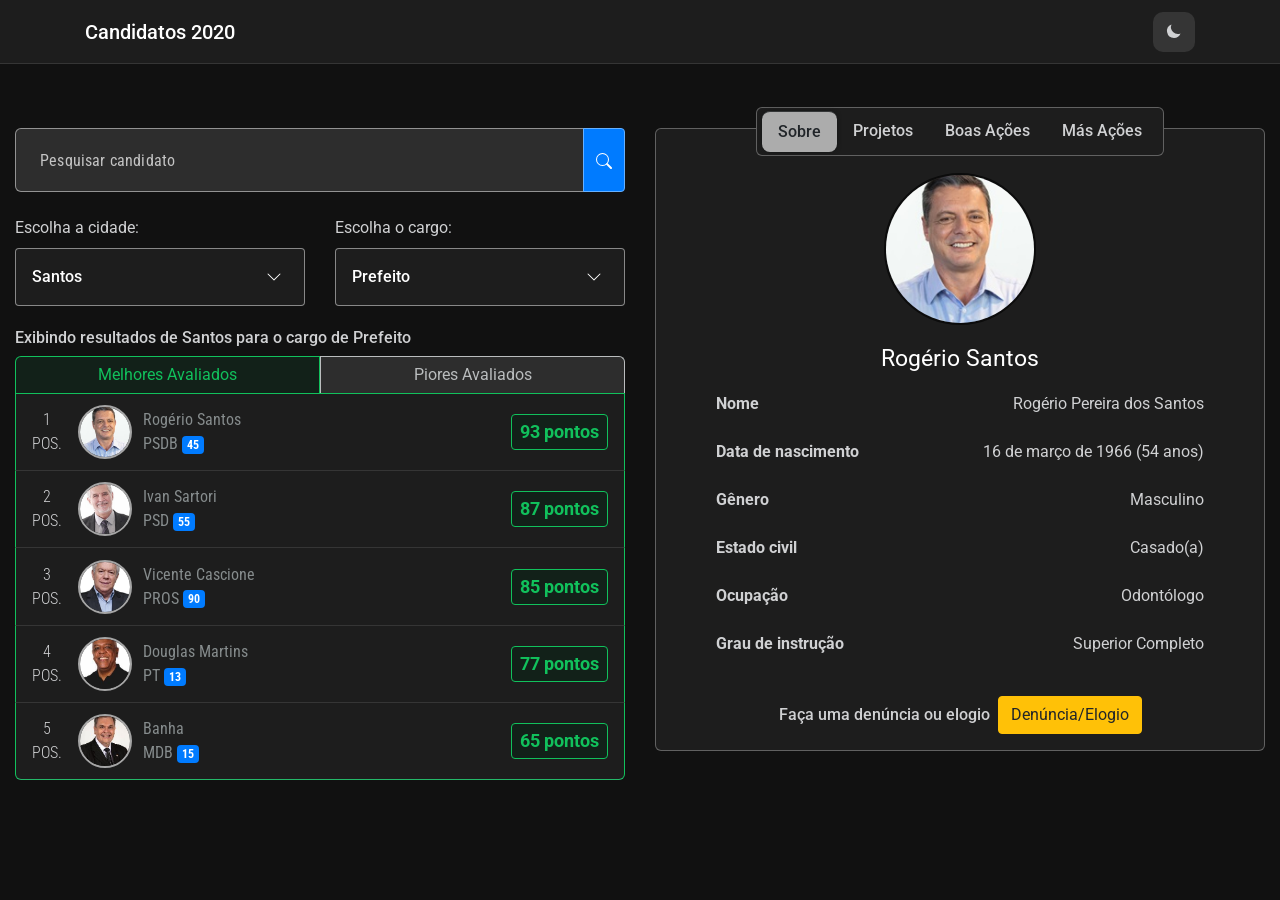
==== commit b4394582: "Mudando titulo" ====
--- a/index.html
+++ b/index.html
@@ -4,7 +4,7 @@
 <head>
     <meta charset="UTF-8">
     <meta name="viewport" content="width=device-width, initial-scale=1.0">
-    <title>Trabalho de IHC2 - Unisantos</title>
+    <title>Candidatos 2020 - Trabalho de IHC2 - Unisantos</title>
     <link rel="stylesheet" href="https://stackpath.bootstrapcdn.com/bootstrap/4.5.2/css/bootstrap.min.css" crossorigin="anonymous">
     <link rel="stylesheet" href="css/main.css">
 </head>
@@ -14,7 +14,7 @@
         <nav class="navbar fixed-top justify-content-between dt dark-var">
             <div class="container" id="nav-container">
                 <a class="navbar-brand mb-0 h5 sr-only" href="#pesquisa" accesskey="1">IHC2</a>
-                <h1 class="navbar-brand mb-0" id="titulo"><a href="index.html" accesskey="2">IHC2</a></h1>
+                <h1 class="navbar-brand mb-0" id="titulo"><a href="index.html" accesskey="2">Candidatos 2020</a></h1>
                 <div class="menu dt dark-var">
                     <div>
                         <label for="theme-toggle" class="sr-only">Trocar tema do site (claro/escuro)</label>
@@ -33,11 +33,12 @@
         </nav>
     </header>
     <div class="container-lg mb-3" id="main-container">
+        <!-- Denuncia -->
         <section id="modalSec">
             <div class="modal" id="denunciarModal">
                 <div class="modal-dialog modal-xl modal-dialog-centered modal-dialog-scrollable">
-                    <div class="modal-content">
-                        <div class="modal-header">
+                    <div class="modal-content dt dark-var">
+                        <div class="modal-header dt dark-var">
                             <span class="modal-title h5">Informar</span>
                             <button type="button" class="close" data-dismiss="modal" aria-label="Close">
                         <span aria-hidden="true">&times;</span>
@@ -47,15 +48,15 @@
                             <form>
                                 <div class="form-group">
                                     <label for="exampleInputEmail1">Seu email</label>
-                                    <input type="email" class="form-control" id="exampleInputEmail1" aria-describedby="emailHelp">
+                                    <input type="email" class="form-control in" id="exampleInputEmail1" aria-describedby="emailHelp" placeholder="email@email.com">
                                     <small id="emailHelp" class="form-text text-muted">Nunca iremos divulgar o seu email.</small>
                                 </div>
                                 <div class="form-group">
                                     <label for="tipoInformar">Informe se é uma denúncia ou elogio</label>
                                     <select class="form-control" name="tipoInformar" id="tipoInformar">
-                                    <option value="Elogio" label="Elogio">Elogio</option>
-                                    <option value="Denúncia" label="Denúncia">Denúncia</option>
-                                </select>
+                                        <option value="Elogio" label="Elogio" selected>Elogio</option>
+                                        <option value="Denúncia" label="Denúncia">Denúncia</option>
+                                    </select>
                                 </div>
                                 <div class="form-group">
                                     <span class="h6">Anexe arquivos (Opcional)</span>
@@ -86,6 +87,7 @@
                 </div>
             </div>
         </section>
+        <!-- Fim Denuncia -->
         <div class="row">
             <div class="col">
                 <section id="secaoPesquisa">
@@ -443,7 +445,7 @@
                                 </div>
                             </div>
                             <div class="tab-pane fade tab scroll" id="candidato1-projetos" role="tabpanel" aria-labelledby="candidato1-projetos-tab">
-                                <span class="h4" style="margin-bottom: 1rem; display: inline-block;">Projetos</span>
+
                                 <div class="card dt dark-var mb-3">
                                     <div class="card-header">Educação</div>
                                     <div class="card-body">
@@ -482,2573 +484,2579 @@
                                 </div>
                             </div>
                             <div class="tab-pane fade tab scroll" id="candidato1-boas" role="tabpanel" aria-labelledby="candidato1-boas-tab">
-                                <span class="h4 mb-3" style="display: inline-block;">Boas Acoes</span class="h4">
-                        <div class="card dt dark-var mb-3">
-                          <div class="row no-gutters">
-                            <div class="col-2">
-                              +15 pts
-                            </div>
-                            <div class="col-10">
-                              <div class="card-body">
-                                <p class="card-text">This is a wider card with supporting text below as a natural lead-in to additional content. This content is a little bit longer.</p>
-                              </div>
-                            </div>
-                          </div>
-                        </div>
-                        <div class="card dt dark-var mb-3">
-                          <div class="row no-gutters">
-                            <div class="col-2">
-                              +15 pts
-                            </div>
-                            <div class="col-10">
-                              <div class="card-body">
-                                <p class="card-text">This is a wider card with supporting text below as a natural lead-in to additional content. This content is a little bit longer.</p>
-                              </div>
-                            </div>
-                          </div>
-                        </div>
-                        <div class="card dt dark-var mb-3">
-                          <div class="row no-gutters">
-                            <div class="col-2">
-                              +15 pts
-                            </div>
-                            <div class="col-10">
-                              <div class="card-body">
-                                <p class="card-text">This is a wider card with supporting text below as a natural lead-in to additional content. This content is a little bit longer.</p>
-                              </div>
-                            </div>
-                          </div>
-                        </div>
-                        <div class="card dt dark-var mb-3">
-                          <div class="row no-gutters">
-                            <div class="col-2">
-                              +15 pts
-                            </div>
-                            <div class="col-10">
-                              <div class="card-body">
-                                <p class="card-text">This is a wider card with supporting text below as a natural lead-in to additional content. This content is a little bit longer.</p>
-                              </div>
-                            </div>
-                          </div>
-                        </div>
-                        <div class="card dt dark-var mb-3">
-                          <div class="row no-gutters">
-                            <div class="col-2">
-                              +15 pts
-                            </div>
-                            <div class="col-10">
-                              <div class="card-body">
-                                <p class="card-text">This is a wider card with supporting text below as a natural lead-in to additional content. This content is a little bit longer.</p>
-                              </div>
-                            </div>
-                          </div>
-                        </div>
-                        <div class="card dt dark-var mb-3">
-                          <div class="row no-gutters">
-                            <div class="col-2">
-                              +15 pts
-                            </div>
-                            <div class="col-10">
-                              <div class="card-body">
-                                <p class="card-text">This is a wider card with supporting text below as a natural lead-in to additional content. This content is a little bit longer.</p>
-                              </div>
-                            </div>
-                          </div>
-                        </div>
-                </div>
-                <div class="tab-pane fade tab scroll" id="candidato1-mas" role="tabpanel" aria-labelledby="candidato1-mas-tab">
-                    <span class="h4 mb-3" style="display: inline-block;">Más Acoes</span class="h4">
-                        <div class="card dt dark-var mb-3">
-                          <div class="row no-gutters">
-                            <div class="col-2">
-                              -15 pts
-                            </div>
-                            <div class="col-10">
-                              <div class="card-body">
-                                <p class="card-text">This is a wider card with supporting text below as a natural lead-in to additional content. This content is a little bit longer.</p>
-                              </div>
-                            </div>
-                          </div>
-                        </div>
-                        <div class="card dt dark-var mb-3">
-                          <div class="row no-gutters">
-                            <div class="col-2">
-                              -15 pts
-                            </div>
-                            <div class="col-10">
-                              <div class="card-body">
-                                <p class="card-text">This is a wider card with supporting text below as a natural lead-in to additional content. This content is a little bit longer.</p>
-                              </div>
-                            </div>
-                          </div>
-                        </div>
-                        <div class="card dt dark-var mb-3">
-                          <div class="row no-gutters">
-                            <div class="col-2">
-                              -15 pts
-                            </div>
-                            <div class="col-10">
-                              <div class="card-body">
-                                <p class="card-text">This is a wider card with supporting text below as a natural lead-in to additional content. This content is a little bit longer.</p>
-                              </div>
-                            </div>
-                          </div>
-                        </div>
-                        <div class="card dt dark-var mb-3">
-                          <div class="row no-gutters">
-                            <div class="col-2">
-                              -15 pts
-                            </div>
-                            <div class="col-10">
-                              <div class="card-body">
-                                <p class="card-text">This is a wider card with supporting text below as a natural lead-in to additional content. This content is a little bit longer.</p>
-                              </div>
-                            </div>
-                          </div>
-                        </div>
-                        <div class="card dt dark-var mb-3">
-                          <div class="row no-gutters">
-                            <div class="col-2">
-                              -15 pts
-                            </div>
-                            <div class="col-10">
-                              <div class="card-body">
-                                <p class="card-text">This is a wider card with supporting text below as a natural lead-in to additional content. This content is a little bit longer.</p>
-                              </div>
-                            </div>
-                          </div>
-                        </div>
-                        <div class="card dt dark-var mb-3">
-                          <div class="row no-gutters">
-                            <div class="col-2">
-                              -15 pts
-                            </div>
-                            <div class="col-10">
-                              <div class="card-body">
-                                <p class="card-text">This is a wider card with supporting text below as a natural lead-in to additional content. This content is a little bit longer.</p>
-                              </div>
-                            </div>
-                          </div>
-                        </div>
-                </div>
-              </div>
-            <!-- abas -->
-          </div>
-          <div class="profile dt d-none dark-var" id="2candidato" profile >
-            <div class="close">
-              <label for="closeprofile" class="sr-only">Fechar Pagina sobre o candidato</label>
-              <button type="button" id="closeprofile" close-btn>
+
+                                <div class="card dt dark-var mb-3">
+                                    <div class="row no-gutters">
+                                        <div class="col-2">
+                                            +15 pts
+                                        </div>
+                                        <div class="col-10">
+                                            <div class="card-body">
+                                                <p class="card-text">This is a wider card with supporting text below as a natural lead-in to additional content. This content is a little bit longer.</p>
+                                            </div>
+                                        </div>
+                                    </div>
+                                </div>
+                                <div class="card dt dark-var mb-3">
+                                    <div class="row no-gutters">
+                                        <div class="col-2">
+                                            +15 pts
+                                        </div>
+                                        <div class="col-10">
+                                            <div class="card-body">
+                                                <p class="card-text">This is a wider card with supporting text below as a natural lead-in to additional content. This content is a little bit longer.</p>
+                                            </div>
+                                        </div>
+                                    </div>
+                                </div>
+                                <div class="card dt dark-var mb-3">
+                                    <div class="row no-gutters">
+                                        <div class="col-2">
+                                            +15 pts
+                                        </div>
+                                        <div class="col-10">
+                                            <div class="card-body">
+                                                <p class="card-text">This is a wider card with supporting text below as a natural lead-in to additional content. This content is a little bit longer.</p>
+                                            </div>
+                                        </div>
+                                    </div>
+                                </div>
+                                <div class="card dt dark-var mb-3">
+                                    <div class="row no-gutters">
+                                        <div class="col-2">
+                                            +15 pts
+                                        </div>
+                                        <div class="col-10">
+                                            <div class="card-body">
+                                                <p class="card-text">This is a wider card with supporting text below as a natural lead-in to additional content. This content is a little bit longer.</p>
+                                            </div>
+                                        </div>
+                                    </div>
+                                </div>
+                                <div class="card dt dark-var mb-3">
+                                    <div class="row no-gutters">
+                                        <div class="col-2">
+                                            +15 pts
+                                        </div>
+                                        <div class="col-10">
+                                            <div class="card-body">
+                                                <p class="card-text">This is a wider card with supporting text below as a natural lead-in to additional content. This content is a little bit longer.</p>
+                                            </div>
+                                        </div>
+                                    </div>
+                                </div>
+                                <div class="card dt dark-var mb-3">
+                                    <div class="row no-gutters">
+                                        <div class="col-2">
+                                            +15 pts
+                                        </div>
+                                        <div class="col-10">
+                                            <div class="card-body">
+                                                <p class="card-text">This is a wider card with supporting text below as a natural lead-in to additional content. This content is a little bit longer.</p>
+                                            </div>
+                                        </div>
+                                    </div>
+                                </div>
+                            </div>
+                            <div class="tab-pane fade tab scroll" id="candidato1-mas" role="tabpanel" aria-labelledby="candidato1-mas-tab">
+
+                                <div class="card dt dark-var mb-3">
+                                    <div class="row no-gutters">
+                                        <div class="col-2">
+                                            -15 pts
+                                        </div>
+                                        <div class="col-10">
+                                            <div class="card-body">
+                                                <p class="card-text">This is a wider card with supporting text below as a natural lead-in to additional content. This content is a little bit longer.</p>
+                                            </div>
+                                        </div>
+                                    </div>
+                                </div>
+                                <div class="card dt dark-var mb-3">
+                                    <div class="row no-gutters">
+                                        <div class="col-2">
+                                            -15 pts
+                                        </div>
+                                        <div class="col-10">
+                                            <div class="card-body">
+                                                <p class="card-text">This is a wider card with supporting text below as a natural lead-in to additional content. This content is a little bit longer.</p>
+                                            </div>
+                                        </div>
+                                    </div>
+                                </div>
+                                <div class="card dt dark-var mb-3">
+                                    <div class="row no-gutters">
+                                        <div class="col-2">
+                                            -15 pts
+                                        </div>
+                                        <div class="col-10">
+                                            <div class="card-body">
+                                                <p class="card-text">This is a wider card with supporting text below as a natural lead-in to additional content. This content is a little bit longer.</p>
+                                            </div>
+                                        </div>
+                                    </div>
+                                </div>
+                                <div class="card dt dark-var mb-3">
+                                    <div class="row no-gutters">
+                                        <div class="col-2">
+                                            -15 pts
+                                        </div>
+                                        <div class="col-10">
+                                            <div class="card-body">
+                                                <p class="card-text">This is a wider card with supporting text below as a natural lead-in to additional content. This content is a little bit longer.</p>
+                                            </div>
+                                        </div>
+                                    </div>
+                                </div>
+                                <div class="card dt dark-var mb-3">
+                                    <div class="row no-gutters">
+                                        <div class="col-2">
+                                            -15 pts
+                                        </div>
+                                        <div class="col-10">
+                                            <div class="card-body">
+                                                <p class="card-text">This is a wider card with supporting text below as a natural lead-in to additional content. This content is a little bit longer.</p>
+                                            </div>
+                                        </div>
+                                    </div>
+                                </div>
+                                <div class="card dt dark-var mb-3">
+                                    <div class="row no-gutters">
+                                        <div class="col-2">
+                                            -15 pts
+                                        </div>
+                                        <div class="col-10">
+                                            <div class="card-body">
+                                                <p class="card-text">This is a wider card with supporting text below as a natural lead-in to additional content. This content is a little bit longer.</p>
+                                            </div>
+                                        </div>
+                                    </div>
+                                </div>
+                            </div>
+                        </div>
+                        <!-- abas -->
+                    </div>
+                    <div class="profile dt d-none dark-var" id="2candidato" profile>
+                        <div class="close">
+                            <label for="closeprofile" class="sr-only">Fechar Pagina sobre o candidato</label>
+                            <button type="button" id="closeprofile" close-btn>
                 <svg xmlns="http://www.w3.org/2000/svg" height="1.25rem" viewBox="0 0 329.26933 329" width="1.25rem" fill="currentColor"><path d="m194.800781 164.769531 128.210938-128.214843c8.34375-8.339844 8.34375-21.824219 0-30.164063-8.339844-8.339844-21.824219-8.339844-30.164063 0l-128.214844 128.214844-128.210937-128.214844c-8.34375-8.339844-21.824219-8.339844-30.164063 0-8.34375 8.339844-8.34375 21.824219 0 30.164063l128.210938 128.214843-128.210938 128.214844c-8.34375 8.339844-8.34375 21.824219 0 30.164063 4.15625 4.160156 9.621094 6.25 15.082032 6.25 5.460937 0 10.921875-2.089844 15.082031-6.25l128.210937-128.214844 128.214844 128.214844c4.160156 4.160156 9.621094 6.25 15.082032 6.25 5.460937 0 10.921874-2.089844 15.082031-6.25 8.34375-8.339844 8.34375-21.824219 0-30.164063zm0 0"/></svg>
               </button>
-            </div>
-            <div class="tab-control-container">
-                <ul class="nav nav-pills tab-control" role="tablist">
-                    <li class="nav-item">
-                        <a class="nav-link active" id="candidato2-sobre-tab" data-toggle="pill" href="#candidato2-sobre" role="tab" aria-controls="candidato2-sobre" aria-selected="true">Sobre</a>
-                    </li>
-                    <li class="nav-item">
-                        <a class="nav-link" id="candidato2-projetos-tab" data-toggle="pill" href="#candidato2-projetos" role="tab" aria-controls="candidato2-projetos" aria-selected="false">Projetos</a>
-                    </li>
-                    <li class="nav-item">
-                        <a class="nav-link" id="candidato2-boas-tab" data-toggle="pill" href="#candidato2-boas" role="tab" aria-controls="candidato2-boas" aria-selected="false">Boas Ações</a>
-                    </li>
-                    <li class="nav-item">
-                        <a class="nav-link" id="candidato2-mas-tab" data-toggle="pill" href="#candidato2-mas" role="tab" aria-controls="candidato2-mas" aria-selected="false">Más Ações</a>
-                    </li>
-
-                    </ul>
-            </div>
-            <div class="tab-content" id="candidato2-content">
-                <div class="tab-pane fade show active sobre" id="candidato2-sobre" role="tabpanel" aria-labelledby="candidato2-sobre-tab">
-                    <div class="center d-flex align-items-center flex-column">
-                        <img class="dt d-var" src="img/candidatos/santos_ivansartori.jpg" alt="Ivan Sartori">
-                        <span class="nome dt dark-var">Ivan Sartori</span>
-                            </div>
-                            <dl class="row">
-                                <dt class="col-5">Nome</dt>
-                                <dd class="col-7">
-                                    <p>Ivan Ricardo Garisio Sartori</p>
-                                </dd>
-
-                                <dt class="col-5">Data de nascimento</dt>
-                                <dd class="col-7">
-                                    <p>14 de janeiro de 1957 (63 anos)</p>
-                                </dd>
-
-                                <dt class="col-5">Gênero</dt>
-                                <dd class="col-7">
-                                    <p>Masculino</p>
-                                </dd>
-
-                                <dt class="col-5">Estado civil</dt>
-                                <dd class="col-7">
-                                    <p>Divorciado(a)</p>
-                                </dd>
-
-                                <dt class="col-5">Ocupação</dt>
-                                <dd class="col-7">
-                                    <p>Advogado</p>
-                                </dd>
-
-                                <dt class="col-5">Grau de instrução</dt>
-                                <dd class="col-7">
-                                    <p>Superior Completo</p>
-                                </dd>
-                            </dl>
-                            <div class="container-fluid mt-3">
-                                <div class="row justify-content-center align-items-center">
-                                    <span class="h6 mr-2 mb-0">Faça uma denúncia ou elogio</span>
-                                    <button class="btn btn-warning" data-toggle="modal" data-target="#denunciarModal" type="button">Denúncia/Elogio</button>
-                                </div>
-                            </div>
-                        </div>
-                        <div class="tab-pane fade tab scroll" id="candidato2-projetos" role="tabpanel" aria-labelledby="candidato2-projetos-tab">
-                            <span class="h4" style="margin-bottom: 1rem; display: inline-block;">Projetos</span>
-                            <div class="card dt dark-var mb-3">
-                                <div class="card-header">Educação</div>
-                                <div class="card-body">
-                                    <p class="card-text">Creche na Universidade: ofertar em parceria com as Universidades de Santos a opção de creche em horário de aula onde permita que discentes mães e pais de crianças em pequena idade possam estudar e se qualificar. Um
-                                        dos maiores motivos de evasão do ensino superior ocorre entre os discentes que são mães e pais.</p>
-                                </div>
-                            </div>
-                            <div class="card dt dark-var mb-3">
-                                <div class="card-header">Turismo</div>
-                                <div class="card-body">
-                                    <p class="card-text">Fábrica de Cultura – Espaço público, onde serão realizados cursos, aulas e oficinas de artes, música, danças e tantas outras formas de manifestação de Cultura
-                                    </p>
-                                </div>
-                            </div>
-                            <div class="card dt dark-var mb-3">
-                                <div class="card-header">Drogas</div>
-                                <div class="card-body">
-                                    <p class="card-text">Criar programa integrado de atendimento aos dependentes de álcool e drogas, que envolva atenção na área da saúde, educação, formação profissional e assistência jurídica.
-                                    </p>
-                                </div>
-                            </div>
-                            <div class="card dt dark-var mb-3">
-                                <div class="card-header">Meio ambiente</div>
-                                <div class="card-body">
-                                    <p class="card-text">Fiscalizar a concessionária de água O município precisa ter um departamento de fiscalização da empresa concessionária de água e esgoto. Práticas da concessionária, como as altas contas, precisam ser coibidas com firmeza.
-                                    </p>
-                                </div>
-                            </div>
-                            <div class="card dt dark-var mb-3">
-                                <div class="card-header">Saúde</div>
-                                <div class="card-body">
-                                    <p class="card-text">Saúde Digitalizada – Todo o Sistema de Saúde será digitalizado, com prontuários eletrônicos, e assinatura digital dos médicos e demais colaboradores.</p>
-                                </div>
-                            </div>
-                            <div class="card dt dark-var mb-3">
-                                <div class="card-header">Segurança Pública</div>
-                                <div class="card-body">
-                                    <p class="card-text">Criar a Ronda de Monitoramento por Drones.</p>
-                                </div>
-                            </div>
-                        </div>
-                        <div class="tab-pane fade tab scroll" id="candidato2-boas" role="tabpanel" aria-labelledby="candidato2-boas-tab">
-                            <span class="h4 mb-3" style="display: inline-block;">Boas Acoes</span class="h4">
-                        <div class="card dt dark-var mb-3">
-                          <div class="row no-gutters">
-                            <div class="col-2">
-                              +15 pts
-                            </div>
-                            <div class="col-10">
-                              <div class="card-body">
-                                <p class="card-text">This is a wider card with supporting text below as a natural lead-in to additional content. This content is a little bit longer.</p>
-                              </div>
-                            </div>
-                          </div>
-                        </div>
-                        <div class="card dt dark-var mb-3">
-                          <div class="row no-gutters">
-                            <div class="col-2">
-                              +15 pts
-                            </div>
-                            <div class="col-10">
-                              <div class="card-body">
-                                <p class="card-text">This is a wider card with supporting text below as a natural lead-in to additional content. This content is a little bit longer.</p>
-                              </div>
-                            </div>
-                          </div>
-                        </div>
-                        <div class="card dt dark-var mb-3">
-                          <div class="row no-gutters">
-                            <div class="col-2">
-                              +15 pts
-                            </div>
-                            <div class="col-10">
-                              <div class="card-body">
-                                <p class="card-text">This is a wider card with supporting text below as a natural lead-in to additional content. This content is a little bit longer.</p>
-                              </div>
-                            </div>
-                          </div>
-                        </div>
-                        <div class="card dt dark-var mb-3">
-                          <div class="row no-gutters">
-                            <div class="col-2">
-                              +15 pts
-                            </div>
-                            <div class="col-10">
-                              <div class="card-body">
-                                <p class="card-text">This is a wider card with supporting text below as a natural lead-in to additional content. This content is a little bit longer.</p>
-                              </div>
-                            </div>
-                          </div>
-                        </div>
-                        <div class="card dt dark-var mb-3">
-                          <div class="row no-gutters">
-                            <div class="col-2">
-                              +15 pts
-                            </div>
-                            <div class="col-10">
-                              <div class="card-body">
-                                <p class="card-text">This is a wider card with supporting text below as a natural lead-in to additional content. This content is a little bit longer.</p>
-                              </div>
-                            </div>
-                          </div>
-                        </div>
-                        <div class="card dt dark-var mb-3">
-                          <div class="row no-gutters">
-                            <div class="col-2">
-                              +15 pts
-                            </div>
-                            <div class="col-10">
-                              <div class="card-body">
-                                <p class="card-text">This is a wider card with supporting text below as a natural lead-in to additional content. This content is a little bit longer.</p>
-                              </div>
-                            </div>
-                          </div>
-                        </div>
-                </div>
-                <div class="tab-pane fade tab scroll" id="candidato2-mas" role="tabpanel" aria-labelledby="candidato2-mas-tab">
-                    <span class="h4 mb-3" style="display: inline-block;">Más Acoes</span class="h4">
-                        <div class="card dt dark-var mb-3">
-                          <div class="row no-gutters">
-                            <div class="col-2">
-                              -15 pts
-                            </div>
-                            <div class="col-10">
-                              <div class="card-body">
-                                <p class="card-text">This is a wider card with supporting text below as a natural lead-in to additional content. This content is a little bit longer.</p>
-                              </div>
-                            </div>
-                          </div>
-                        </div>
-                        <div class="card dt dark-var mb-3">
-                          <div class="row no-gutters">
-                            <div class="col-2">
-                              -15 pts
-                            </div>
-                            <div class="col-10">
-                              <div class="card-body">
-                                <p class="card-text">This is a wider card with supporting text below as a natural lead-in to additional content. This content is a little bit longer.</p>
-                              </div>
-                            </div>
-                          </div>
-                        </div>
-                        <div class="card dt dark-var mb-3">
-                          <div class="row no-gutters">
-                            <div class="col-2">
-                              -15 pts
-                            </div>
-                            <div class="col-10">
-                              <div class="card-body">
-                                <p class="card-text">This is a wider card with supporting text below as a natural lead-in to additional content. This content is a little bit longer.</p>
-                              </div>
-                            </div>
-                          </div>
-                        </div>
-                        <div class="card dt dark-var mb-3">
-                          <div class="row no-gutters">
-                            <div class="col-2">
-                              -15 pts
-                            </div>
-                            <div class="col-10">
-                              <div class="card-body">
-                                <p class="card-text">This is a wider card with supporting text below as a natural lead-in to additional content. This content is a little bit longer.</p>
-                              </div>
-                            </div>
-                          </div>
-                        </div>
-                        <div class="card dt dark-var mb-3">
-                          <div class="row no-gutters">
-                            <div class="col-2">
-                              -15 pts
-                            </div>
-                            <div class="col-10">
-                              <div class="card-body">
-                                <p class="card-text">This is a wider card with supporting text below as a natural lead-in to additional content. This content is a little bit longer.</p>
-                              </div>
-                            </div>
-                          </div>
-                        </div>
-                        <div class="card dt dark-var mb-3">
-                          <div class="row no-gutters">
-                            <div class="col-2">
-                              -15 pts
-                            </div>
-                            <div class="col-10">
-                              <div class="card-body">
-                                <p class="card-text">This is a wider card with supporting text below as a natural lead-in to additional content. This content is a little bit longer.</p>
-                              </div>
-                            </div>
-                          </div>
-                        </div>
-                </div>
-              </div>
-
-            <!-- abas -->
-          </div>
-
-          <!-- Candidato 3 -->
-          <div class="profile dt d-none dark-var" id="3candidato" profile >
-            <div class="close">
-              <label for="closeprofile" class="sr-only">Fechar Pagina sobre o candidato</label>
-              <button type="button" id="closeprofile" close-btn>
+                        </div>
+                        <div class="tab-control-container">
+                            <ul class="nav nav-pills tab-control" role="tablist">
+                                <li class="nav-item">
+                                    <a class="nav-link active" id="candidato2-sobre-tab" data-toggle="pill" href="#candidato2-sobre" role="tab" aria-controls="candidato2-sobre" aria-selected="true">Sobre</a>
+                                </li>
+                                <li class="nav-item">
+                                    <a class="nav-link" id="candidato2-projetos-tab" data-toggle="pill" href="#candidato2-projetos" role="tab" aria-controls="candidato2-projetos" aria-selected="false">Projetos</a>
+                                </li>
+                                <li class="nav-item">
+                                    <a class="nav-link" id="candidato2-boas-tab" data-toggle="pill" href="#candidato2-boas" role="tab" aria-controls="candidato2-boas" aria-selected="false">Boas Ações</a>
+                                </li>
+                                <li class="nav-item">
+                                    <a class="nav-link" id="candidato2-mas-tab" data-toggle="pill" href="#candidato2-mas" role="tab" aria-controls="candidato2-mas" aria-selected="false">Más Ações</a>
+                                </li>
+
+                            </ul>
+                        </div>
+                        <div class="tab-content" id="candidato2-content">
+                            <div class="tab-pane fade show active sobre" id="candidato2-sobre" role="tabpanel" aria-labelledby="candidato2-sobre-tab">
+                                <div class="center d-flex align-items-center flex-column">
+                                    <img class="dt d-var" src="img/candidatos/santos_ivansartori.jpg" alt="Ivan Sartori">
+                                    <span class="nome dt dark-var">Ivan Sartori</span>
+                                </div>
+                                <dl class="row">
+                                    <dt class="col-5">Nome</dt>
+                                    <dd class="col-7">
+                                        <p>Ivan Ricardo Garisio Sartori</p>
+                                    </dd>
+
+                                    <dt class="col-5">Data de nascimento</dt>
+                                    <dd class="col-7">
+                                        <p>14 de janeiro de 1957 (63 anos)</p>
+                                    </dd>
+
+                                    <dt class="col-5">Gênero</dt>
+                                    <dd class="col-7">
+                                        <p>Masculino</p>
+                                    </dd>
+
+                                    <dt class="col-5">Estado civil</dt>
+                                    <dd class="col-7">
+                                        <p>Divorciado(a)</p>
+                                    </dd>
+
+                                    <dt class="col-5">Ocupação</dt>
+                                    <dd class="col-7">
+                                        <p>Advogado</p>
+                                    </dd>
+
+                                    <dt class="col-5">Grau de instrução</dt>
+                                    <dd class="col-7">
+                                        <p>Superior Completo</p>
+                                    </dd>
+                                </dl>
+                                <div class="container-fluid mt-3">
+                                    <div class="row justify-content-center align-items-center">
+                                        <span class="h6 mr-2 mb-0">Faça uma denúncia ou elogio</span>
+                                        <button class="btn btn-warning" data-toggle="modal" data-target="#denunciarModal" type="button">Denúncia/Elogio</button>
+                                    </div>
+                                </div>
+                            </div>
+                            <div class="tab-pane fade tab scroll" id="candidato2-projetos" role="tabpanel" aria-labelledby="candidato2-projetos-tab">
+
+                                <div class="card dt dark-var mb-3">
+                                    <div class="card-header">Educação</div>
+                                    <div class="card-body">
+                                        <p class="card-text">Creche na Universidade: ofertar em parceria com as Universidades de Santos a opção de creche em horário de aula onde permita que discentes mães e pais de crianças em pequena idade possam estudar e se qualificar.
+                                            Um dos maiores motivos de evasão do ensino superior ocorre entre os discentes que são mães e pais.</p>
+                                    </div>
+                                </div>
+                                <div class="card dt dark-var mb-3">
+                                    <div class="card-header">Turismo</div>
+                                    <div class="card-body">
+                                        <p class="card-text">Fábrica de Cultura – Espaço público, onde serão realizados cursos, aulas e oficinas de artes, música, danças e tantas outras formas de manifestação de Cultura
+                                        </p>
+                                    </div>
+                                </div>
+                                <div class="card dt dark-var mb-3">
+                                    <div class="card-header">Drogas</div>
+                                    <div class="card-body">
+                                        <p class="card-text">Criar programa integrado de atendimento aos dependentes de álcool e drogas, que envolva atenção na área da saúde, educação, formação profissional e assistência jurídica.
+                                        </p>
+                                    </div>
+                                </div>
+                                <div class="card dt dark-var mb-3">
+                                    <div class="card-header">Meio ambiente</div>
+                                    <div class="card-body">
+                                        <p class="card-text">Fiscalizar a concessionária de água O município precisa ter um departamento de fiscalização da empresa concessionária de água e esgoto. Práticas da concessionária, como as altas contas, precisam ser coibidas com
+                                            firmeza.
+                                        </p>
+                                    </div>
+                                </div>
+                                <div class="card dt dark-var mb-3">
+                                    <div class="card-header">Saúde</div>
+                                    <div class="card-body">
+                                        <p class="card-text">Saúde Digitalizada – Todo o Sistema de Saúde será digitalizado, com prontuários eletrônicos, e assinatura digital dos médicos e demais colaboradores.</p>
+                                    </div>
+                                </div>
+                                <div class="card dt dark-var mb-3">
+                                    <div class="card-header">Segurança Pública</div>
+                                    <div class="card-body">
+                                        <p class="card-text">Criar a Ronda de Monitoramento por Drones.</p>
+                                    </div>
+                                </div>
+                            </div>
+                            <div class="tab-pane fade tab scroll" id="candidato2-boas" role="tabpanel" aria-labelledby="candidato2-boas-tab">
+
+                                <div class="card dt dark-var mb-3">
+                                    <div class="row no-gutters">
+                                        <div class="col-2">
+                                            +15 pts
+                                        </div>
+                                        <div class="col-10">
+                                            <div class="card-body">
+                                                <p class="card-text">This is a wider card with supporting text below as a natural lead-in to additional content. This content is a little bit longer.</p>
+                                            </div>
+                                        </div>
+                                    </div>
+                                </div>
+                                <div class="card dt dark-var mb-3">
+                                    <div class="row no-gutters">
+                                        <div class="col-2">
+                                            +15 pts
+                                        </div>
+                                        <div class="col-10">
+                                            <div class="card-body">
+                                                <p class="card-text">This is a wider card with supporting text below as a natural lead-in to additional content. This content is a little bit longer.</p>
+                                            </div>
+                                        </div>
+                                    </div>
+                                </div>
+                                <div class="card dt dark-var mb-3">
+                                    <div class="row no-gutters">
+                                        <div class="col-2">
+                                            +15 pts
+                                        </div>
+                                        <div class="col-10">
+                                            <div class="card-body">
+                                                <p class="card-text">This is a wider card with supporting text below as a natural lead-in to additional content. This content is a little bit longer.</p>
+                                            </div>
+                                        </div>
+                                    </div>
+                                </div>
+                                <div class="card dt dark-var mb-3">
+                                    <div class="row no-gutters">
+                                        <div class="col-2">
+                                            +15 pts
+                                        </div>
+                                        <div class="col-10">
+                                            <div class="card-body">
+                                                <p class="card-text">This is a wider card with supporting text below as a natural lead-in to additional content. This content is a little bit longer.</p>
+                                            </div>
+                                        </div>
+                                    </div>
+                                </div>
+                                <div class="card dt dark-var mb-3">
+                                    <div class="row no-gutters">
+                                        <div class="col-2">
+                                            +15 pts
+                                        </div>
+                                        <div class="col-10">
+                                            <div class="card-body">
+                                                <p class="card-text">This is a wider card with supporting text below as a natural lead-in to additional content. This content is a little bit longer.</p>
+                                            </div>
+                                        </div>
+                                    </div>
+                                </div>
+                                <div class="card dt dark-var mb-3">
+                                    <div class="row no-gutters">
+                                        <div class="col-2">
+                                            +15 pts
+                                        </div>
+                                        <div class="col-10">
+                                            <div class="card-body">
+                                                <p class="card-text">This is a wider card with supporting text below as a natural lead-in to additional content. This content is a little bit longer.</p>
+                                            </div>
+                                        </div>
+                                    </div>
+                                </div>
+                            </div>
+                            <div class="tab-pane fade tab scroll" id="candidato2-mas" role="tabpanel" aria-labelledby="candidato2-mas-tab">
+
+                                <div class="card dt dark-var mb-3">
+                                    <div class="row no-gutters">
+                                        <div class="col-2">
+                                            -15 pts
+                                        </div>
+                                        <div class="col-10">
+                                            <div class="card-body">
+                                                <p class="card-text">This is a wider card with supporting text below as a natural lead-in to additional content. This content is a little bit longer.</p>
+                                            </div>
+                                        </div>
+                                    </div>
+                                </div>
+                                <div class="card dt dark-var mb-3">
+                                    <div class="row no-gutters">
+                                        <div class="col-2">
+                                            -15 pts
+                                        </div>
+                                        <div class="col-10">
+                                            <div class="card-body">
+                                                <p class="card-text">This is a wider card with supporting text below as a natural lead-in to additional content. This content is a little bit longer.</p>
+                                            </div>
+                                        </div>
+                                    </div>
+                                </div>
+                                <div class="card dt dark-var mb-3">
+                                    <div class="row no-gutters">
+                                        <div class="col-2">
+                                            -15 pts
+                                        </div>
+                                        <div class="col-10">
+                                            <div class="card-body">
+                                                <p class="card-text">This is a wider card with supporting text below as a natural lead-in to additional content. This content is a little bit longer.</p>
+                                            </div>
+                                        </div>
+                                    </div>
+                                </div>
+                                <div class="card dt dark-var mb-3">
+                                    <div class="row no-gutters">
+                                        <div class="col-2">
+                                            -15 pts
+                                        </div>
+                                        <div class="col-10">
+                                            <div class="card-body">
+                                                <p class="card-text">This is a wider card with supporting text below as a natural lead-in to additional content. This content is a little bit longer.</p>
+                                            </div>
+                                        </div>
+                                    </div>
+                                </div>
+                                <div class="card dt dark-var mb-3">
+                                    <div class="row no-gutters">
+                                        <div class="col-2">
+                                            -15 pts
+                                        </div>
+                                        <div class="col-10">
+                                            <div class="card-body">
+                                                <p class="card-text">This is a wider card with supporting text below as a natural lead-in to additional content. This content is a little bit longer.</p>
+                                            </div>
+                                        </div>
+                                    </div>
+                                </div>
+                                <div class="card dt dark-var mb-3">
+                                    <div class="row no-gutters">
+                                        <div class="col-2">
+                                            -15 pts
+                                        </div>
+                                        <div class="col-10">
+                                            <div class="card-body">
+                                                <p class="card-text">This is a wider card with supporting text below as a natural lead-in to additional content. This content is a little bit longer.</p>
+                                            </div>
+                                        </div>
+                                    </div>
+                                </div>
+                            </div>
+                        </div>
+
+                        <!-- abas -->
+                    </div>
+
+                    <!-- Candidato 3 -->
+                    <div class="profile dt d-none dark-var" id="3candidato" profile>
+                        <div class="close">
+                            <label for="closeprofile" class="sr-only">Fechar Pagina sobre o candidato</label>
+                            <button type="button" id="closeprofile" close-btn>
                 <svg xmlns="http://www.w3.org/2000/svg" height="1.25rem" viewBox="0 0 329.26933 329" width="1.25rem" fill="currentColor"><path d="m194.800781 164.769531 128.210938-128.214843c8.34375-8.339844 8.34375-21.824219 0-30.164063-8.339844-8.339844-21.824219-8.339844-30.164063 0l-128.214844 128.214844-128.210937-128.214844c-8.34375-8.339844-21.824219-8.339844-30.164063 0-8.34375 8.339844-8.34375 21.824219 0 30.164063l128.210938 128.214843-128.210938 128.214844c-8.34375 8.339844-8.34375 21.824219 0 30.164063 4.15625 4.160156 9.621094 6.25 15.082032 6.25 5.460937 0 10.921875-2.089844 15.082031-6.25l128.210937-128.214844 128.214844 128.214844c4.160156 4.160156 9.621094 6.25 15.082032 6.25 5.460937 0 10.921874-2.089844 15.082031-6.25 8.34375-8.339844 8.34375-21.824219 0-30.164063zm0 0"/></svg>
               </button>
-            </div>
-            <div class="tab-control-container">
-                <ul class="nav nav-pills tab-control" role="tablist">
-                    <li class="nav-item">
-                        <a class="nav-link active" id="candidato3-sobre-tab" data-toggle="pill" href="#candidato3-sobre" role="tab" aria-controls="candidato3-sobre" aria-selected="true">Sobre</a>
-                    </li>
-                    <li class="nav-item">
-                        <a class="nav-link" id="candidato3-projetos-tab" data-toggle="pill" href="#candidato3-projetos" role="tab" aria-controls="candidato3-projetos" aria-selected="false">Projetos</a>
-                    </li>
-                    <li class="nav-item">
-                        <a class="nav-link" id="candidato3-boas-tab" data-toggle="pill" href="#candidato3-boas" role="tab" aria-controls="candidato3-boas" aria-selected="false">Boas Ações</a>
-                    </li>
-                    <li class="nav-item">
-                        <a class="nav-link" id="candidato3-mas-tab" data-toggle="pill" href="#candidato3-mas" role="tab" aria-controls="candidato3-mas" aria-selected="false">Más Ações</a>
-                    </li>
-
-                    </ul>
-            </div>
-            <div class="tab-content" id="candidato2-content">
-                <div class="tab-pane fade show active sobre" id="candidato3-sobre" role="tabpanel" aria-labelledby="candidato3-sobre-tab">
-                    <div class="center d-flex align-items-center flex-column">
-                        <img class="dt d-var" src="img/candidatos/santos_vicentecascione.jpeg" alt="Vicente Cascione">
-                        <span class="nome dt dark-var">Vicente Cascione</span>
-                        </div>
-                        <dl class="row">
-                            <dt class="col-5">Nome</dt>
-                            <dd class="col-7">
-                                <p>Vicente Fernandes Cascione</p>
-                            </dd>
-
-                            <dt class="col-5">Data de nascimento</dt>
-                            <dd class="col-7">
-                                <p>14 de julho de 1942 (78 anos)</p>
-                            </dd>
-
-                            <dt class="col-5">Gênero</dt>
-                            <dd class="col-7">
-                                <p>Masculino</p>
-                            </dd>
-
-                            <dt class="col-5">Estado civil</dt>
-                            <dd class="col-7">
-                                <p>Viúvo(a)</p>
-                            </dd>
-
-                            <dt class="col-5">Ocupação</dt>
-                            <dd class="col-7">
-                                <p>Advogado</p>
-                            </dd>
-
-                            <dt class="col-5">Grau de instrução</dt>
-                            <dd class="col-7">
-                                <p>Superior Completo</p>
-                            </dd>
-                        </dl>
-                        <div class="container-fluid mt-3">
-                            <div class="row justify-content-center align-items-center">
-                                <span class="h6 mr-2 mb-0">Faça uma denúncia ou elogio</span>
-                                <button class="btn btn-warning" data-toggle="modal" data-target="#denunciarModal" type="button">Denúncia/Elogio</button>
-                            </div>
-                        </div>
+                        </div>
+                        <div class="tab-control-container">
+                            <ul class="nav nav-pills tab-control" role="tablist">
+                                <li class="nav-item">
+                                    <a class="nav-link active" id="candidato3-sobre-tab" data-toggle="pill" href="#candidato3-sobre" role="tab" aria-controls="candidato3-sobre" aria-selected="true">Sobre</a>
+                                </li>
+                                <li class="nav-item">
+                                    <a class="nav-link" id="candidato3-projetos-tab" data-toggle="pill" href="#candidato3-projetos" role="tab" aria-controls="candidato3-projetos" aria-selected="false">Projetos</a>
+                                </li>
+                                <li class="nav-item">
+                                    <a class="nav-link" id="candidato3-boas-tab" data-toggle="pill" href="#candidato3-boas" role="tab" aria-controls="candidato3-boas" aria-selected="false">Boas Ações</a>
+                                </li>
+                                <li class="nav-item">
+                                    <a class="nav-link" id="candidato3-mas-tab" data-toggle="pill" href="#candidato3-mas" role="tab" aria-controls="candidato3-mas" aria-selected="false">Más Ações</a>
+                                </li>
+
+                            </ul>
+                        </div>
+                        <div class="tab-content" id="candidato2-content">
+                            <div class="tab-pane fade show active sobre" id="candidato3-sobre" role="tabpanel" aria-labelledby="candidato3-sobre-tab">
+                                <div class="center d-flex align-items-center flex-column">
+                                    <img class="dt d-var" src="img/candidatos/santos_vicentecascione.jpeg" alt="Vicente Cascione">
+                                    <span class="nome dt dark-var">Vicente Cascione</span>
+                                </div>
+                                <dl class="row">
+                                    <dt class="col-5">Nome</dt>
+                                    <dd class="col-7">
+                                        <p>Vicente Fernandes Cascione</p>
+                                    </dd>
+
+                                    <dt class="col-5">Data de nascimento</dt>
+                                    <dd class="col-7">
+                                        <p>14 de julho de 1942 (78 anos)</p>
+                                    </dd>
+
+                                    <dt class="col-5">Gênero</dt>
+                                    <dd class="col-7">
+                                        <p>Masculino</p>
+                                    </dd>
+
+                                    <dt class="col-5">Estado civil</dt>
+                                    <dd class="col-7">
+                                        <p>Viúvo(a)</p>
+                                    </dd>
+
+                                    <dt class="col-5">Ocupação</dt>
+                                    <dd class="col-7">
+                                        <p>Advogado</p>
+                                    </dd>
+
+                                    <dt class="col-5">Grau de instrução</dt>
+                                    <dd class="col-7">
+                                        <p>Superior Completo</p>
+                                    </dd>
+                                </dl>
+                                <div class="container-fluid mt-3">
+                                    <div class="row justify-content-center align-items-center">
+                                        <span class="h6 mr-2 mb-0">Faça uma denúncia ou elogio</span>
+                                        <button class="btn btn-warning" data-toggle="modal" data-target="#denunciarModal" type="button">Denúncia/Elogio</button>
+                                    </div>
+                                </div>
+                            </div>
+                            <div class="tab-pane fade tab scroll" id="candidato3-projetos" role="tabpanel" aria-labelledby="candidato3-projetos-tab">
+
+                                <div class="card dt dark-var mb-3">
+                                    <div class="card-header">Educação</div>
+                                    <div class="card-body">
+                                        <p class="card-text">Creche na Universidade: ofertar em parceria com as Universidades de Santos a opção de creche em horário de aula onde permita que discentes mães e pais de crianças em pequena idade possam estudar e se qualificar.
+                                            Um dos maiores motivos de evasão do ensino superior ocorre entre os discentes que são mães e pais.</p>
+                                    </div>
+                                </div>
+                                <div class="card dt dark-var mb-3">
+                                    <div class="card-header">Turismo</div>
+                                    <div class="card-body">
+                                        <p class="card-text">Fábrica de Cultura – Espaço público, onde serão realizados cursos, aulas e oficinas de artes, música, danças e tantas outras formas de manifestação de Cultura
+                                        </p>
+                                    </div>
+                                </div>
+                                <div class="card dt dark-var mb-3">
+                                    <div class="card-header">Drogas</div>
+                                    <div class="card-body">
+                                        <p class="card-text">Criar programa integrado de atendimento aos dependentes de álcool e drogas, que envolva atenção na área da saúde, educação, formação profissional e assistência jurídica.
+                                        </p>
+                                    </div>
+                                </div>
+                                <div class="card dt dark-var mb-3">
+                                    <div class="card-header">Meio ambiente</div>
+                                    <div class="card-body">
+                                        <p class="card-text">Fiscalizar a concessionária de água O município precisa ter um departamento de fiscalização da empresa concessionária de água e esgoto. Práticas da concessionária, como as altas contas, precisam ser coibidas com
+                                            firmeza.
+                                        </p>
+                                    </div>
+                                </div>
+                                <div class="card dt dark-var mb-3">
+                                    <div class="card-header">Saúde</div>
+                                    <div class="card-body">
+                                        <p class="card-text">Saúde Digitalizada – Todo o Sistema de Saúde será digitalizado, com prontuários eletrônicos, e assinatura digital dos médicos e demais colaboradores.</p>
+                                    </div>
+                                </div>
+                                <div class="card dt dark-var mb-3">
+                                    <div class="card-header">Segurança Pública</div>
+                                    <div class="card-body">
+                                        <p class="card-text">Criar a Ronda de Monitoramento por Drones.</p>
+                                    </div>
+                                </div>
+                            </div>
+                            <div class="tab-pane fade tab scroll" id="candidato3-boas" role="tabpanel" aria-labelledby="candidato3-boas-tab">
+
+                                <div class="card dt dark-var mb-3">
+                                    <div class="row no-gutters">
+                                        <div class="col-2">
+                                            +15 pts
+                                        </div>
+                                        <div class="col-10">
+                                            <div class="card-body">
+                                                <p class="card-text">This is a wider card with supporting text below as a natural lead-in to additional content. This content is a little bit longer.</p>
+                                            </div>
+                                        </div>
+                                    </div>
+                                </div>
+                                <div class="card dt dark-var mb-3">
+                                    <div class="row no-gutters">
+                                        <div class="col-2">
+                                            +15 pts
+                                        </div>
+                                        <div class="col-10">
+                                            <div class="card-body">
+                                                <p class="card-text">This is a wider card with supporting text below as a natural lead-in to additional content. This content is a little bit longer.</p>
+                                            </div>
+                                        </div>
+                                    </div>
+                                </div>
+                                <div class="card dt dark-var mb-3">
+                                    <div class="row no-gutters">
+                                        <div class="col-2">
+                                            +15 pts
+                                        </div>
+                                        <div class="col-10">
+                                            <div class="card-body">
+                                                <p class="card-text">This is a wider card with supporting text below as a natural lead-in to additional content. This content is a little bit longer.</p>
+                                            </div>
+                                        </div>
+                                    </div>
+                                </div>
+                                <div class="card dt dark-var mb-3">
+                                    <div class="row no-gutters">
+                                        <div class="col-2">
+                                            +15 pts
+                                        </div>
+                                        <div class="col-10">
+                                            <div class="card-body">
+                                                <p class="card-text">This is a wider card with supporting text below as a natural lead-in to additional content. This content is a little bit longer.</p>
+                                            </div>
+                                        </div>
+                                    </div>
+                                </div>
+                                <div class="card dt dark-var mb-3">
+                                    <div class="row no-gutters">
+                                        <div class="col-2">
+                                            +15 pts
+                                        </div>
+                                        <div class="col-10">
+                                            <div class="card-body">
+                                                <p class="card-text">This is a wider card with supporting text below as a natural lead-in to additional content. This content is a little bit longer.</p>
+                                            </div>
+                                        </div>
+                                    </div>
+                                </div>
+                                <div class="card dt dark-var mb-3">
+                                    <div class="row no-gutters">
+                                        <div class="col-2">
+                                            +15 pts
+                                        </div>
+                                        <div class="col-10">
+                                            <div class="card-body">
+                                                <p class="card-text">This is a wider card with supporting text below as a natural lead-in to additional content. This content is a little bit longer.</p>
+                                            </div>
+                                        </div>
+                                    </div>
+                                </div>
+                            </div>
+                            <div class="tab-pane fade tab scroll" id="candidato3-mas" role="tabpanel" aria-labelledby="candidato3-mas-tab">
+
+                                <div class="card dt dark-var mb-3">
+                                    <div class="row no-gutters">
+                                        <div class="col-2">
+                                            -15 pts
+                                        </div>
+                                        <div class="col-10">
+                                            <div class="card-body">
+                                                <p class="card-text">This is a wider card with supporting text below as a natural lead-in to additional content. This content is a little bit longer.</p>
+                                            </div>
+                                        </div>
+                                    </div>
+                                </div>
+                                <div class="card dt dark-var mb-3">
+                                    <div class="row no-gutters">
+                                        <div class="col-2">
+                                            -15 pts
+                                        </div>
+                                        <div class="col-10">
+                                            <div class="card-body">
+                                                <p class="card-text">This is a wider card with supporting text below as a natural lead-in to additional content. This content is a little bit longer.</p>
+                                            </div>
+                                        </div>
+                                    </div>
+                                </div>
+                                <div class="card dt dark-var mb-3">
+                                    <div class="row no-gutters">
+                                        <div class="col-2">
+                                            -15 pts
+                                        </div>
+                                        <div class="col-10">
+                                            <div class="card-body">
+                                                <p class="card-text">This is a wider card with supporting text below as a natural lead-in to additional content. This content is a little bit longer.</p>
+                                            </div>
+                                        </div>
+                                    </div>
+                                </div>
+                                <div class="card dt dark-var mb-3">
+                                    <div class="row no-gutters">
+                                        <div class="col-2">
+                                            -15 pts
+                                        </div>
+                                        <div class="col-10">
+                                            <div class="card-body">
+                                                <p class="card-text">This is a wider card with supporting text below as a natural lead-in to additional content. This content is a little bit longer.</p>
+                                            </div>
+                                        </div>
+                                    </div>
+                                </div>
+                                <div class="card dt dark-var mb-3">
+                                    <div class="row no-gutters">
+                                        <div class="col-2">
+                                            -15 pts
+                                        </div>
+                                        <div class="col-10">
+                                            <div class="card-body">
+                                                <p class="card-text">This is a wider card with supporting text below as a natural lead-in to additional content. This content is a little bit longer.</p>
+                                            </div>
+                                        </div>
+                                    </div>
+                                </div>
+                                <div class="card dt dark-var mb-3">
+                                    <div class="row no-gutters">
+                                        <div class="col-2">
+                                            -15 pts
+                                        </div>
+                                        <div class="col-10">
+                                            <div class="card-body">
+                                                <p class="card-text">This is a wider card with supporting text below as a natural lead-in to additional content. This content is a little bit longer.</p>
+                                            </div>
+                                        </div>
+                                    </div>
+                                </div>
+                            </div>
+                        </div>
+
+                        <!-- abas -->
                     </div>
-                    <div class="tab-pane fade tab scroll" id="candidato3-projetos" role="tabpanel" aria-labelledby="candidato3-projetos-tab">
-                        <span class="h4" style="margin-bottom: 1rem; display: inline-block;">Projetos</span>
-                        <div class="card dt dark-var mb-3">
-                            <div class="card-header">Educação</div>
-                            <div class="card-body">
-                                <p class="card-text">Creche na Universidade: ofertar em parceria com as Universidades de Santos a opção de creche em horário de aula onde permita que discentes mães e pais de crianças em pequena idade possam estudar e se qualificar. Um dos
-                                    maiores motivos de evasão do ensino superior ocorre entre os discentes que são mães e pais.</p>
-                            </div>
-                        </div>
-                        <div class="card dt dark-var mb-3">
-                            <div class="card-header">Turismo</div>
-                            <div class="card-body">
-                                <p class="card-text">Fábrica de Cultura – Espaço público, onde serão realizados cursos, aulas e oficinas de artes, música, danças e tantas outras formas de manifestação de Cultura
-                                </p>
-                            </div>
-                        </div>
-                        <div class="card dt dark-var mb-3">
-                            <div class="card-header">Drogas</div>
-                            <div class="card-body">
-                                <p class="card-text">Criar programa integrado de atendimento aos dependentes de álcool e drogas, que envolva atenção na área da saúde, educação, formação profissional e assistência jurídica.
-                                </p>
-                            </div>
-                        </div>
-                        <div class="card dt dark-var mb-3">
-                            <div class="card-header">Meio ambiente</div>
-                            <div class="card-body">
-                                <p class="card-text">Fiscalizar a concessionária de água O município precisa ter um departamento de fiscalização da empresa concessionária de água e esgoto. Práticas da concessionária, como as altas contas, precisam ser coibidas com firmeza.
-                                </p>
-                            </div>
-                        </div>
-                        <div class="card dt dark-var mb-3">
-                            <div class="card-header">Saúde</div>
-                            <div class="card-body">
-                                <p class="card-text">Saúde Digitalizada – Todo o Sistema de Saúde será digitalizado, com prontuários eletrônicos, e assinatura digital dos médicos e demais colaboradores.</p>
-                            </div>
-                        </div>
-                        <div class="card dt dark-var mb-3">
-                            <div class="card-header">Segurança Pública</div>
-                            <div class="card-body">
-                                <p class="card-text">Criar a Ronda de Monitoramento por Drones.</p>
-                            </div>
-                        </div>
-                    </div>
-                    <div class="tab-pane fade tab scroll" id="candidato3-boas" role="tabpanel" aria-labelledby="candidato3-boas-tab">
-                        <span class="h4 mb-3" style="display: inline-block;">Boas Acoes</span class="h4">
-                        <div class="card dt dark-var mb-3">
-                          <div class="row no-gutters">
-                            <div class="col-2">
-                              +15 pts
-                            </div>
-                            <div class="col-10">
-                              <div class="card-body">
-                                <p class="card-text">This is a wider card with supporting text below as a natural lead-in to additional content. This content is a little bit longer.</p>
-                              </div>
-                            </div>
-                          </div>
-                        </div>
-                        <div class="card dt dark-var mb-3">
-                          <div class="row no-gutters">
-                            <div class="col-2">
-                              +15 pts
-                            </div>
-                            <div class="col-10">
-                              <div class="card-body">
-                                <p class="card-text">This is a wider card with supporting text below as a natural lead-in to additional content. This content is a little bit longer.</p>
-                              </div>
-                            </div>
-                          </div>
-                        </div>
-                        <div class="card dt dark-var mb-3">
-                          <div class="row no-gutters">
-                            <div class="col-2">
-                              +15 pts
-                            </div>
-                            <div class="col-10">
-                              <div class="card-body">
-                                <p class="card-text">This is a wider card with supporting text below as a natural lead-in to additional content. This content is a little bit longer.</p>
-                              </div>
-                            </div>
-                          </div>
-                        </div>
-                        <div class="card dt dark-var mb-3">
-                          <div class="row no-gutters">
-                            <div class="col-2">
-                              +15 pts
-                            </div>
-                            <div class="col-10">
-                              <div class="card-body">
-                                <p class="card-text">This is a wider card with supporting text below as a natural lead-in to additional content. This content is a little bit longer.</p>
-                              </div>
-                            </div>
-                          </div>
-                        </div>
-                        <div class="card dt dark-var mb-3">
-                          <div class="row no-gutters">
-                            <div class="col-2">
-                              +15 pts
-                            </div>
-                            <div class="col-10">
-                              <div class="card-body">
-                                <p class="card-text">This is a wider card with supporting text below as a natural lead-in to additional content. This content is a little bit longer.</p>
-                              </div>
-                            </div>
-                          </div>
-                        </div>
-                        <div class="card dt dark-var mb-3">
-                          <div class="row no-gutters">
-                            <div class="col-2">
-                              +15 pts
-                            </div>
-                            <div class="col-10">
-                              <div class="card-body">
-                                <p class="card-text">This is a wider card with supporting text below as a natural lead-in to additional content. This content is a little bit longer.</p>
-                              </div>
-                            </div>
-                          </div>
-                        </div>
-                </div>
-                <div class="tab-pane fade tab scroll" id="candidato3-mas" role="tabpanel" aria-labelledby="candidato3-mas-tab">
-                    <span class="h4 mb-3" style="display: inline-block;">Más Acoes</span class="h4">
-                        <div class="card dt dark-var mb-3">
-                          <div class="row no-gutters">
-                            <div class="col-2">
-                              -15 pts
-                            </div>
-                            <div class="col-10">
-                              <div class="card-body">
-                                <p class="card-text">This is a wider card with supporting text below as a natural lead-in to additional content. This content is a little bit longer.</p>
-                              </div>
-                            </div>
-                          </div>
-                        </div>
-                        <div class="card dt dark-var mb-3">
-                          <div class="row no-gutters">
-                            <div class="col-2">
-                              -15 pts
-                            </div>
-                            <div class="col-10">
-                              <div class="card-body">
-                                <p class="card-text">This is a wider card with supporting text below as a natural lead-in to additional content. This content is a little bit longer.</p>
-                              </div>
-                            </div>
-                          </div>
-                        </div>
-                        <div class="card dt dark-var mb-3">
-                          <div class="row no-gutters">
-                            <div class="col-2">
-                              -15 pts
-                            </div>
-                            <div class="col-10">
-                              <div class="card-body">
-                                <p class="card-text">This is a wider card with supporting text below as a natural lead-in to additional content. This content is a little bit longer.</p>
-                              </div>
-                            </div>
-                          </div>
-                        </div>
-                        <div class="card dt dark-var mb-3">
-                          <div class="row no-gutters">
-                            <div class="col-2">
-                              -15 pts
-                            </div>
-                            <div class="col-10">
-                              <div class="card-body">
-                                <p class="card-text">This is a wider card with supporting text below as a natural lead-in to additional content. This content is a little bit longer.</p>
-                              </div>
-                            </div>
-                          </div>
-                        </div>
-                        <div class="card dt dark-var mb-3">
-                          <div class="row no-gutters">
-                            <div class="col-2">
-                              -15 pts
-                            </div>
-                            <div class="col-10">
-                              <div class="card-body">
-                                <p class="card-text">This is a wider card with supporting text below as a natural lead-in to additional content. This content is a little bit longer.</p>
-                              </div>
-                            </div>
-                          </div>
-                        </div>
-                        <div class="card dt dark-var mb-3">
-                          <div class="row no-gutters">
-                            <div class="col-2">
-                              -15 pts
-                            </div>
-                            <div class="col-10">
-                              <div class="card-body">
-                                <p class="card-text">This is a wider card with supporting text below as a natural lead-in to additional content. This content is a little bit longer.</p>
-                              </div>
-                            </div>
-                          </div>
-                        </div>
-                </div>
-              </div>
-
-            <!-- abas -->
-          </div>
-
-          <!-- Candidato 4 -->
-          <div class="profile dt d-none dark-var" id="4candidato" profile >
-            <div class="close">
-              <label for="closeprofile" class="sr-only">Fechar Pagina sobre o candidato</label>
-              <button type="button" id="closeprofile" close-btn>
+
+                    <!-- Candidato 4 -->
+                    <div class="profile dt d-none dark-var" id="4candidato" profile>
+                        <div class="close">
+                            <label for="closeprofile" class="sr-only">Fechar Pagina sobre o candidato</label>
+                            <button type="button" id="closeprofile" close-btn>
                 <svg xmlns="http://www.w3.org/2000/svg" height="1.25rem" viewBox="0 0 329.26933 329" width="1.25rem" fill="currentColor"><path d="m194.800781 164.769531 128.210938-128.214843c8.34375-8.339844 8.34375-21.824219 0-30.164063-8.339844-8.339844-21.824219-8.339844-30.164063 0l-128.214844 128.214844-128.210937-128.214844c-8.34375-8.339844-21.824219-8.339844-30.164063 0-8.34375 8.339844-8.34375 21.824219 0 30.164063l128.210938 128.214843-128.210938 128.214844c-8.34375 8.339844-8.34375 21.824219 0 30.164063 4.15625 4.160156 9.621094 6.25 15.082032 6.25 5.460937 0 10.921875-2.089844 15.082031-6.25l128.210937-128.214844 128.214844 128.214844c4.160156 4.160156 9.621094 6.25 15.082032 6.25 5.460937 0 10.921874-2.089844 15.082031-6.25 8.34375-8.339844 8.34375-21.824219 0-30.164063zm0 0"/></svg>
               </button>
-            </div>
-            <div class="tab-control-container">
-                <ul class="nav nav-pills tab-control" role="tablist">
-                    <li class="nav-item">
-                        <a class="nav-link active" id="candidato4-sobre-tab" data-toggle="pill" href="#candidato4-sobre" role="tab" aria-controls="candidato4-sobre" aria-selected="true">Sobre</a>
-                    </li>
-                    <li class="nav-item">
-                        <a class="nav-link" id="candidato4-projetos-tab" data-toggle="pill" href="#candidato4-projetos" role="tab" aria-controls="candidato4-projetos" aria-selected="false">Projetos</a>
-                    </li>
-                    <li class="nav-item">
-                        <a class="nav-link" id="candidato4-boas-tab" data-toggle="pill" href="#candidato4-boas" role="tab" aria-controls="candidato4-boas" aria-selected="false">Boas Ações</a>
-                    </li>
-                    <li class="nav-item">
-                        <a class="nav-link" id="candidato4-mas-tab" data-toggle="pill" href="#candidato4-mas" role="tab" aria-controls="candidato4-mas" aria-selected="false">Más Ações</a>
-                    </li>
-
-                    </ul>
-            </div>
-            <div class="tab-content" id="candidato4-content">
-                <div class="tab-pane fade show active sobre" id="candidato4-sobre" role="tabpanel" aria-labelledby="candidato4-sobre-tab">
-                    <div class="center d-flex align-items-center flex-column">
-                        <img class="dt d-var" src="img/candidatos/santos_douglasmartins.jpg" alt="Douglas Martins">
-                        <span class="nome dt dark-var">Douglas Martins</span>
+                        </div>
+                        <div class="tab-control-container">
+                            <ul class="nav nav-pills tab-control" role="tablist">
+                                <li class="nav-item">
+                                    <a class="nav-link active" id="candidato4-sobre-tab" data-toggle="pill" href="#candidato4-sobre" role="tab" aria-controls="candidato4-sobre" aria-selected="true">Sobre</a>
+                                </li>
+                                <li class="nav-item">
+                                    <a class="nav-link" id="candidato4-projetos-tab" data-toggle="pill" href="#candidato4-projetos" role="tab" aria-controls="candidato4-projetos" aria-selected="false">Projetos</a>
+                                </li>
+                                <li class="nav-item">
+                                    <a class="nav-link" id="candidato4-boas-tab" data-toggle="pill" href="#candidato4-boas" role="tab" aria-controls="candidato4-boas" aria-selected="false">Boas Ações</a>
+                                </li>
+                                <li class="nav-item">
+                                    <a class="nav-link" id="candidato4-mas-tab" data-toggle="pill" href="#candidato4-mas" role="tab" aria-controls="candidato4-mas" aria-selected="false">Más Ações</a>
+                                </li>
+
+                            </ul>
+                        </div>
+                        <div class="tab-content" id="candidato4-content">
+                            <div class="tab-pane fade show active sobre" id="candidato4-sobre" role="tabpanel" aria-labelledby="candidato4-sobre-tab">
+                                <div class="center d-flex align-items-center flex-column">
+                                    <img class="dt d-var" src="img/candidatos/santos_douglasmartins.jpg" alt="Douglas Martins">
+                                    <span class="nome dt dark-var">Douglas Martins</span>
+                                </div>
+                                <dl class="row">
+                                    <dt class="col-5">Nome</dt>
+                                    <dd class="col-7">
+                                        <p>Douglas Martins de Souza</p>
+                                    </dd>
+
+                                    <dt class="col-5">Data de nascimento</dt>
+                                    <dd class="col-7">
+                                        <p>18 de outubro de 1960 (60 anos)</p>
+                                    </dd>
+
+                                    <dt class="col-5">Gênero</dt>
+                                    <dd class="col-7">
+                                        <p>Masculino</p>
+                                    </dd>
+
+                                    <dt class="col-5">Estado civil</dt>
+                                    <dd class="col-7">
+                                        <p>Casado(a)</p>
+                                    </dd>
+
+                                    <dt class="col-5">Ocupação</dt>
+                                    <dd class="col-7">
+                                        <p>Advogado</p>
+                                    </dd>
+
+                                    <dt class="col-5">Grau de instrução</dt>
+                                    <dd class="col-7">
+                                        <p>Superior Completo</p>
+                                    </dd>
+                                </dl>
+                                <div class="container-fluid mt-3">
+                                    <div class="row justify-content-center align-items-center">
+                                        <span class="h6 mr-2 mb-0">Faça uma denúncia ou elogio</span>
+                                        <button class="btn btn-warning" data-toggle="modal" data-target="#denunciarModal" type="button">Denúncia/Elogio</button>
+                                    </div>
+                                </div>
+                            </div>
+                            <div class="tab-pane fade tab scroll" id="candidato4-projetos" role="tabpanel" aria-labelledby="candidato4-projetos-tab">
+
+                                <div class="card dt dark-var mb-3">
+                                    <div class="card-header">Educação</div>
+                                    <div class="card-body">
+                                        <p class="card-text">Creche na Universidade: ofertar em parceria com as Universidades de Santos a opção de creche em horário de aula onde permita que discentes mães e pais de crianças em pequena idade possam estudar e se qualificar.
+                                            Um dos maiores motivos de evasão do ensino superior ocorre entre os discentes que são mães e pais.</p>
+                                    </div>
+                                </div>
+                                <div class="card dt dark-var mb-3">
+                                    <div class="card-header">Turismo</div>
+                                    <div class="card-body">
+                                        <p class="card-text">Fábrica de Cultura – Espaço público, onde serão realizados cursos, aulas e oficinas de artes, música, danças e tantas outras formas de manifestação de Cultura
+                                        </p>
+                                    </div>
+                                </div>
+                                <div class="card dt dark-var mb-3">
+                                    <div class="card-header">Drogas</div>
+                                    <div class="card-body">
+                                        <p class="card-text">Criar programa integrado de atendimento aos dependentes de álcool e drogas, que envolva atenção na área da saúde, educação, formação profissional e assistência jurídica.
+                                        </p>
+                                    </div>
+                                </div>
+                                <div class="card dt dark-var mb-3">
+                                    <div class="card-header">Meio ambiente</div>
+                                    <div class="card-body">
+                                        <p class="card-text">Fiscalizar a concessionária de água O município precisa ter um departamento de fiscalização da empresa concessionária de água e esgoto. Práticas da concessionária, como as altas contas, precisam ser coibidas com
+                                            firmeza.
+                                        </p>
+                                    </div>
+                                </div>
+                                <div class="card dt dark-var mb-3">
+                                    <div class="card-header">Saúde</div>
+                                    <div class="card-body">
+                                        <p class="card-text">Saúde Digitalizada – Todo o Sistema de Saúde será digitalizado, com prontuários eletrônicos, e assinatura digital dos médicos e demais colaboradores.</p>
+                                    </div>
+                                </div>
+                                <div class="card dt dark-var mb-3">
+                                    <div class="card-header">Segurança Pública</div>
+                                    <div class="card-body">
+                                        <p class="card-text">Criar a Ronda de Monitoramento por Drones.</p>
+                                    </div>
+                                </div>
+                            </div>
+                            <div class="tab-pane fade tab scroll" id="candidato4-boas" role="tabpanel" aria-labelledby="candidato4-boas-tab">
+
+                                <div class="card dt dark-var mb-3">
+                                    <div class="row no-gutters">
+                                        <div class="col-2">
+                                            +15 pts
+                                        </div>
+                                        <div class="col-10">
+                                            <div class="card-body">
+                                                <p class="card-text">This is a wider card with supporting text below as a natural lead-in to additional content. This content is a little bit longer.</p>
+                                            </div>
+                                        </div>
+                                    </div>
+                                </div>
+                                <div class="card dt dark-var mb-3">
+                                    <div class="row no-gutters">
+                                        <div class="col-2">
+                                            +15 pts
+                                        </div>
+                                        <div class="col-10">
+                                            <div class="card-body">
+                                                <p class="card-text">This is a wider card with supporting text below as a natural lead-in to additional content. This content is a little bit longer.</p>
+                                            </div>
+                                        </div>
+                                    </div>
+                                </div>
+                                <div class="card dt dark-var mb-3">
+                                    <div class="row no-gutters">
+                                        <div class="col-2">
+                                            +15 pts
+                                        </div>
+                                        <div class="col-10">
+                                            <div class="card-body">
+                                                <p class="card-text">This is a wider card with supporting text below as a natural lead-in to additional content. This content is a little bit longer.</p>
+                                            </div>
+                                        </div>
+                                    </div>
+                                </div>
+                                <div class="card dt dark-var mb-3">
+                                    <div class="row no-gutters">
+                                        <div class="col-2">
+                                            +15 pts
+                                        </div>
+                                        <div class="col-10">
+                                            <div class="card-body">
+                                                <p class="card-text">This is a wider card with supporting text below as a natural lead-in to additional content. This content is a little bit longer.</p>
+                                            </div>
+                                        </div>
+                                    </div>
+                                </div>
+                                <div class="card dt dark-var mb-3">
+                                    <div class="row no-gutters">
+                                        <div class="col-2">
+                                            +15 pts
+                                        </div>
+                                        <div class="col-10">
+                                            <div class="card-body">
+                                                <p class="card-text">This is a wider card with supporting text below as a natural lead-in to additional content. This content is a little bit longer.</p>
+                                            </div>
+                                        </div>
+                                    </div>
+                                </div>
+                                <div class="card dt dark-var mb-3">
+                                    <div class="row no-gutters">
+                                        <div class="col-2">
+                                            +15 pts
+                                        </div>
+                                        <div class="col-10">
+                                            <div class="card-body">
+                                                <p class="card-text">This is a wider card with supporting text below as a natural lead-in to additional content. This content is a little bit longer.</p>
+                                            </div>
+                                        </div>
+                                    </div>
+                                </div>
+                            </div>
+                            <div class="tab-pane fade tab scroll" id="candidato4-mas" role="tabpanel" aria-labelledby="candidato4-mas-tab">
+
+                                <div class="card dt dark-var mb-3">
+                                    <div class="row no-gutters">
+                                        <div class="col-2">
+                                            -15 pts
+                                        </div>
+                                        <div class="col-10">
+                                            <div class="card-body">
+                                                <p class="card-text">This is a wider card with supporting text below as a natural lead-in to additional content. This content is a little bit longer.</p>
+                                            </div>
+                                        </div>
+                                    </div>
+                                </div>
+                                <div class="card dt dark-var mb-3">
+                                    <div class="row no-gutters">
+                                        <div class="col-2">
+                                            -15 pts
+                                        </div>
+                                        <div class="col-10">
+                                            <div class="card-body">
+                                                <p class="card-text">This is a wider card with supporting text below as a natural lead-in to additional content. This content is a little bit longer.</p>
+                                            </div>
+                                        </div>
+                                    </div>
+                                </div>
+                                <div class="card dt dark-var mb-3">
+                                    <div class="row no-gutters">
+                                        <div class="col-2">
+                                            -15 pts
+                                        </div>
+                                        <div class="col-10">
+                                            <div class="card-body">
+                                                <p class="card-text">This is a wider card with supporting text below as a natural lead-in to additional content. This content is a little bit longer.</p>
+                                            </div>
+                                        </div>
+                                    </div>
+                                </div>
+                                <div class="card dt dark-var mb-3">
+                                    <div class="row no-gutters">
+                                        <div class="col-2">
+                                            -15 pts
+                                        </div>
+                                        <div class="col-10">
+                                            <div class="card-body">
+                                                <p class="card-text">This is a wider card with supporting text below as a natural lead-in to additional content. This content is a little bit longer.</p>
+                                            </div>
+                                        </div>
+                                    </div>
+                                </div>
+                                <div class="card dt dark-var mb-3">
+                                    <div class="row no-gutters">
+                                        <div class="col-2">
+                                            -15 pts
+                                        </div>
+                                        <div class="col-10">
+                                            <div class="card-body">
+                                                <p class="card-text">This is a wider card with supporting text below as a natural lead-in to additional content. This content is a little bit longer.</p>
+                                            </div>
+                                        </div>
+                                    </div>
+                                </div>
+                                <div class="card dt dark-var mb-3">
+                                    <div class="row no-gutters">
+                                        <div class="col-2">
+                                            -15 pts
+                                        </div>
+                                        <div class="col-10">
+                                            <div class="card-body">
+                                                <p class="card-text">This is a wider card with supporting text below as a natural lead-in to additional content. This content is a little bit longer.</p>
+                                            </div>
+                                        </div>
+                                    </div>
+                                </div>
+                            </div>
+                        </div>
+
+                        <!-- abas -->
                     </div>
-                    <dl class="row">
-                        <dt class="col-5">Nome</dt>
-                        <dd class="col-7">
-                            <p>Douglas Martins de Souza</p>
-                        </dd>
-
-                        <dt class="col-5">Data de nascimento</dt>
-                        <dd class="col-7">
-                            <p>18 de outubro de 1960 (60 anos)</p>
-                        </dd>
-
-                        <dt class="col-5">Gênero</dt>
-                        <dd class="col-7">
-                            <p>Masculino</p>
-                        </dd>
-
-                        <dt class="col-5">Estado civil</dt>
-                        <dd class="col-7">
-                            <p>Casado(a)</p>
-                        </dd>
-
-                        <dt class="col-5">Ocupação</dt>
-                        <dd class="col-7">
-                            <p>Advogado</p>
-                        </dd>
-
-                        <dt class="col-5">Grau de instrução</dt>
-                        <dd class="col-7">
-                            <p>Superior Completo</p>
-                        </dd>
-                    </dl>
-                    <div class="container-fluid mt-3">
-                        <div class="row justify-content-center align-items-center">
-                            <span class="h6 mr-2 mb-0">Faça uma denúncia ou elogio</span>
-                            <button class="btn btn-warning" data-toggle="modal" data-target="#denunciarModal" type="button">Denúncia/Elogio</button>
-                        </div>
-                    </div>
-            </div>
-            <div class="tab-pane fade tab scroll" id="candidato4-projetos" role="tabpanel" aria-labelledby="candidato4-projetos-tab">
-                <span class="h4" style="margin-bottom: 1rem; display: inline-block;">Projetos</span>
-                <div class="card dt dark-var mb-3">
-                    <div class="card-header">Educação</div>
-                    <div class="card-body">
-                        <p class="card-text">Creche na Universidade: ofertar em parceria com as Universidades de Santos a opção de creche em horário de aula onde permita que discentes mães e pais de crianças em pequena idade possam estudar e se qualificar. Um dos maiores
-                            motivos de evasão do ensino superior ocorre entre os discentes que são mães e pais.</p>
-                    </div>
-                </div>
-                <div class="card dt dark-var mb-3">
-                    <div class="card-header">Turismo</div>
-                    <div class="card-body">
-                        <p class="card-text">Fábrica de Cultura – Espaço público, onde serão realizados cursos, aulas e oficinas de artes, música, danças e tantas outras formas de manifestação de Cultura
-                        </p>
-                    </div>
-                </div>
-                <div class="card dt dark-var mb-3">
-                    <div class="card-header">Drogas</div>
-                    <div class="card-body">
-                        <p class="card-text">Criar programa integrado de atendimento aos dependentes de álcool e drogas, que envolva atenção na área da saúde, educação, formação profissional e assistência jurídica.
-                        </p>
-                    </div>
-                </div>
-                <div class="card dt dark-var mb-3">
-                    <div class="card-header">Meio ambiente</div>
-                    <div class="card-body">
-                        <p class="card-text">Fiscalizar a concessionária de água O município precisa ter um departamento de fiscalização da empresa concessionária de água e esgoto. Práticas da concessionária, como as altas contas, precisam ser coibidas com firmeza.
-                        </p>
-                    </div>
-                </div>
-                <div class="card dt dark-var mb-3">
-                    <div class="card-header">Saúde</div>
-                    <div class="card-body">
-                        <p class="card-text">Saúde Digitalizada – Todo o Sistema de Saúde será digitalizado, com prontuários eletrônicos, e assinatura digital dos médicos e demais colaboradores.</p>
-                    </div>
-                </div>
-                <div class="card dt dark-var mb-3">
-                    <div class="card-header">Segurança Pública</div>
-                    <div class="card-body">
-                        <p class="card-text">Criar a Ronda de Monitoramento por Drones.</p>
-                    </div>
-                </div>
-            </div>
-            <div class="tab-pane fade tab scroll" id="candidato4-boas" role="tabpanel" aria-labelledby="candidato4-boas-tab">
-                <span class="h4 mb-3" style="display: inline-block;">Boas Acoes</span class="h4">
-                        <div class="card dt dark-var mb-3">
-                          <div class="row no-gutters">
-                            <div class="col-2">
-                              +15 pts
-                            </div>
-                            <div class="col-10">
-                              <div class="card-body">
-                                <p class="card-text">This is a wider card with supporting text below as a natural lead-in to additional content. This content is a little bit longer.</p>
-                              </div>
-                            </div>
-                          </div>
-                        </div>
-                        <div class="card dt dark-var mb-3">
-                          <div class="row no-gutters">
-                            <div class="col-2">
-                              +15 pts
-                            </div>
-                            <div class="col-10">
-                              <div class="card-body">
-                                <p class="card-text">This is a wider card with supporting text below as a natural lead-in to additional content. This content is a little bit longer.</p>
-                              </div>
-                            </div>
-                          </div>
-                        </div>
-                        <div class="card dt dark-var mb-3">
-                          <div class="row no-gutters">
-                            <div class="col-2">
-                              +15 pts
-                            </div>
-                            <div class="col-10">
-                              <div class="card-body">
-                                <p class="card-text">This is a wider card with supporting text below as a natural lead-in to additional content. This content is a little bit longer.</p>
-                              </div>
-                            </div>
-                          </div>
-                        </div>
-                        <div class="card dt dark-var mb-3">
-                          <div class="row no-gutters">
-                            <div class="col-2">
-                              +15 pts
-                            </div>
-                            <div class="col-10">
-                              <div class="card-body">
-                                <p class="card-text">This is a wider card with supporting text below as a natural lead-in to additional content. This content is a little bit longer.</p>
-                              </div>
-                            </div>
-                          </div>
-                        </div>
-                        <div class="card dt dark-var mb-3">
-                          <div class="row no-gutters">
-                            <div class="col-2">
-                              +15 pts
-                            </div>
-                            <div class="col-10">
-                              <div class="card-body">
-                                <p class="card-text">This is a wider card with supporting text below as a natural lead-in to additional content. This content is a little bit longer.</p>
-                              </div>
-                            </div>
-                          </div>
-                        </div>
-                        <div class="card dt dark-var mb-3">
-                          <div class="row no-gutters">
-                            <div class="col-2">
-                              +15 pts
-                            </div>
-                            <div class="col-10">
-                              <div class="card-body">
-                                <p class="card-text">This is a wider card with supporting text below as a natural lead-in to additional content. This content is a little bit longer.</p>
-                              </div>
-                            </div>
-                          </div>
-                        </div>
-                </div>
-                <div class="tab-pane fade tab scroll" id="candidato4-mas" role="tabpanel" aria-labelledby="candidato4-mas-tab">
-                    <span class="h4 mb-3" style="display: inline-block;">Más Acoes</span class="h4">
-                        <div class="card dt dark-var mb-3">
-                          <div class="row no-gutters">
-                            <div class="col-2">
-                              -15 pts
-                            </div>
-                            <div class="col-10">
-                              <div class="card-body">
-                                <p class="card-text">This is a wider card with supporting text below as a natural lead-in to additional content. This content is a little bit longer.</p>
-                              </div>
-                            </div>
-                          </div>
-                        </div>
-                        <div class="card dt dark-var mb-3">
-                          <div class="row no-gutters">
-                            <div class="col-2">
-                              -15 pts
-                            </div>
-                            <div class="col-10">
-                              <div class="card-body">
-                                <p class="card-text">This is a wider card with supporting text below as a natural lead-in to additional content. This content is a little bit longer.</p>
-                              </div>
-                            </div>
-                          </div>
-                        </div>
-                        <div class="card dt dark-var mb-3">
-                          <div class="row no-gutters">
-                            <div class="col-2">
-                              -15 pts
-                            </div>
-                            <div class="col-10">
-                              <div class="card-body">
-                                <p class="card-text">This is a wider card with supporting text below as a natural lead-in to additional content. This content is a little bit longer.</p>
-                              </div>
-                            </div>
-                          </div>
-                        </div>
-                        <div class="card dt dark-var mb-3">
-                          <div class="row no-gutters">
-                            <div class="col-2">
-                              -15 pts
-                            </div>
-                            <div class="col-10">
-                              <div class="card-body">
-                                <p class="card-text">This is a wider card with supporting text below as a natural lead-in to additional content. This content is a little bit longer.</p>
-                              </div>
-                            </div>
-                          </div>
-                        </div>
-                        <div class="card dt dark-var mb-3">
-                          <div class="row no-gutters">
-                            <div class="col-2">
-                              -15 pts
-                            </div>
-                            <div class="col-10">
-                              <div class="card-body">
-                                <p class="card-text">This is a wider card with supporting text below as a natural lead-in to additional content. This content is a little bit longer.</p>
-                              </div>
-                            </div>
-                          </div>
-                        </div>
-                        <div class="card dt dark-var mb-3">
-                          <div class="row no-gutters">
-                            <div class="col-2">
-                              -15 pts
-                            </div>
-                            <div class="col-10">
-                              <div class="card-body">
-                                <p class="card-text">This is a wider card with supporting text below as a natural lead-in to additional content. This content is a little bit longer.</p>
-                              </div>
-                            </div>
-                          </div>
-                        </div>
-                </div>
-              </div>
-
-            <!-- abas -->
-          </div>
-
-          <!-- Candidato 5 -->
-          <div class="profile dt d-none dark-var" id="5candidato" profile >
-            <div class="close">
-              <label for="closeprofile" class="sr-only">Fechar Pagina sobre o candidato</label>
-              <button type="button" id="closeprofile" close-btn>
+
+                    <!-- Candidato 5 -->
+                    <div class="profile dt d-none dark-var" id="5candidato" profile>
+                        <div class="close">
+                            <label for="closeprofile" class="sr-only">Fechar Pagina sobre o candidato</label>
+                            <button type="button" id="closeprofile" close-btn>
                 <svg xmlns="http://www.w3.org/2000/svg" height="1.25rem" viewBox="0 0 329.26933 329" width="1.25rem" fill="currentColor"><path d="m194.800781 164.769531 128.210938-128.214843c8.34375-8.339844 8.34375-21.824219 0-30.164063-8.339844-8.339844-21.824219-8.339844-30.164063 0l-128.214844 128.214844-128.210937-128.214844c-8.34375-8.339844-21.824219-8.339844-30.164063 0-8.34375 8.339844-8.34375 21.824219 0 30.164063l128.210938 128.214843-128.210938 128.214844c-8.34375 8.339844-8.34375 21.824219 0 30.164063 4.15625 4.160156 9.621094 6.25 15.082032 6.25 5.460937 0 10.921875-2.089844 15.082031-6.25l128.210937-128.214844 128.214844 128.214844c4.160156 4.160156 9.621094 6.25 15.082032 6.25 5.460937 0 10.921874-2.089844 15.082031-6.25 8.34375-8.339844 8.34375-21.824219 0-30.164063zm0 0"/></svg>
               </button>
-            </div>
-            <div class="tab-control-container">
-                <ul class="nav nav-pills tab-control" role="tablist">
-                    <li class="nav-item">
-                        <a class="nav-link active" id="candidato5-sobre-tab" data-toggle="pill" href="#candidato5-sobre" role="tab" aria-controls="candidato5-sobre" aria-selected="true">Sobre</a>
-                    </li>
-                    <li class="nav-item">
-                        <a class="nav-link" id="candidato5-projetos-tab" data-toggle="pill" href="#candidato5-projetos" role="tab" aria-controls="candidato5-projetos" aria-selected="false">Projetos</a>
-                    </li>
-                    <li class="nav-item">
-                        <a class="nav-link" id="candidato5-boas-tab" data-toggle="pill" href="#candidato5-boas" role="tab" aria-controls="candidato5-boas" aria-selected="false">Boas Ações</a>
-                    </li>
-                    <li class="nav-item">
-                        <a class="nav-link" id="candidato5-mas-tab" data-toggle="pill" href="#candidato5-mas" role="tab" aria-controls="candidato5-mas" aria-selected="false">Más Ações</a>
-                    </li>
-
-                    </ul>
-            </div>
-            <div class="tab-content" id="candidato4-content">
-                <div class="tab-pane fade show active sobre" id="candidato5-sobre" role="tabpanel" aria-labelledby="candidato5-sobre-tab">
-                    <div class="center d-flex align-items-center flex-column">
-                        <img class="dt d-var" src="img/candidatos/santos_banha.jpg" alt="Banha">
-                        <span class="nome dt dark-var">Banha</span>
-            </div>
-            <dl class="row">
-                <dt class="col-5">Nome</dt>
-                <dd class="col-7">
-                    <p>Antonio Carlos Banha Joaquim</p>
-                </dd>
-
-                <dt class="col-5">Data de nascimento</dt>
-                <dd class="col-7">
-                    <p>26 de maio de 1965 (55 anos)</p>
-                </dd>
-
-                <dt class="col-5">Gênero</dt>
-                <dd class="col-7">
-                    <p>Masculino</p>
-                </dd>
-
-                <dt class="col-5">Estado civil</dt>
-                <dd class="col-7">
-                    <p>Casado(a)</p>
-                </dd>
-
-                <dt class="col-5">Ocupação</dt>
-                <dd class="col-7">
-                    <p>Vereador</p>
-                </dd>
-
-                <dt class="col-5">Grau de instrução</dt>
-                <dd class="col-7">
-                    <p>Superior Completo</p>
-                </dd>
-            </dl>
-            <div class="container-fluid mt-3">
-                <div class="row justify-content-center align-items-center">
-                    <span class="h6 mr-2 mb-0">Faça uma denúncia ou elogio</span>
-                    <button class="btn btn-warning" data-toggle="modal" data-target="#denunciarModal" type="button">Denúncia/Elogio</button>
-                </div>
-            </div>
-        </div>
-        <div class="tab-pane fade tab scroll" id="candidato5-projetos" role="tabpanel" aria-labelledby="candidato5-projetos-tab">
-            <span class="h4" style="margin-bottom: 1rem; display: inline-block;">Projetos</span>
-            <div class="card dt dark-var mb-3">
-                <div class="card-header">Educação</div>
-                <div class="card-body">
-                    <p class="card-text">Creche na Universidade: ofertar em parceria com as Universidades de Santos a opção de creche em horário de aula onde permita que discentes mães e pais de crianças em pequena idade possam estudar e se qualificar. Um dos maiores motivos
-                        de evasão do ensino superior ocorre entre os discentes que são mães e pais.</p>
-                </div>
-            </div>
-            <div class="card dt dark-var mb-3">
-                <div class="card-header">Turismo</div>
-                <div class="card-body">
-                    <p class="card-text">Fábrica de Cultura – Espaço público, onde serão realizados cursos, aulas e oficinas de artes, música, danças e tantas outras formas de manifestação de Cultura
-                    </p>
-                </div>
-            </div>
-            <div class="card dt dark-var mb-3">
-                <div class="card-header">Drogas</div>
-                <div class="card-body">
-                    <p class="card-text">Criar programa integrado de atendimento aos dependentes de álcool e drogas, que envolva atenção na área da saúde, educação, formação profissional e assistência jurídica.
-                    </p>
-                </div>
-            </div>
-            <div class="card dt dark-var mb-3">
-                <div class="card-header">Meio ambiente</div>
-                <div class="card-body">
-                    <p class="card-text">Fiscalizar a concessionária de água O município precisa ter um departamento de fiscalização da empresa concessionária de água e esgoto. Práticas da concessionária, como as altas contas, precisam ser coibidas com firmeza.
-                    </p>
-                </div>
-            </div>
-            <div class="card dt dark-var mb-3">
-                <div class="card-header">Saúde</div>
-                <div class="card-body">
-                    <p class="card-text">Saúde Digitalizada – Todo o Sistema de Saúde será digitalizado, com prontuários eletrônicos, e assinatura digital dos médicos e demais colaboradores.</p>
-                </div>
-            </div>
-            <div class="card dt dark-var mb-3">
-                <div class="card-header">Segurança Pública</div>
-                <div class="card-body">
-                    <p class="card-text">Criar a Ronda de Monitoramento por Drones.</p>
-                </div>
-            </div>
-        </div>
-        <div class="tab-pane fade tab scroll" id="candidato5-boas" role="tabpanel" aria-labelledby="candidato5-boas-tab">
-            <span class="h4 mb-3" style="display: inline-block;">Boas Acoes</span class="h4">
-                        <div class="card dt dark-var mb-3">
-                          <div class="row no-gutters">
-                            <div class="col-2">
-                              +15 pts
-                            </div>
-                            <div class="col-10">
-                              <div class="card-body">
-                                <p class="card-text">This is a wider card with supporting text below as a natural lead-in to additional content. This content is a little bit longer.</p>
-                              </div>
-                            </div>
-                          </div>
-                        </div>
-                        <div class="card dt dark-var mb-3">
-                          <div class="row no-gutters">
-                            <div class="col-2">
-                              +15 pts
-                            </div>
-                            <div class="col-10">
-                              <div class="card-body">
-                                <p class="card-text">This is a wider card with supporting text below as a natural lead-in to additional content. This content is a little bit longer.</p>
-                              </div>
-                            </div>
-                          </div>
-                        </div>
-                        <div class="card dt dark-var mb-3">
-                          <div class="row no-gutters">
-                            <div class="col-2">
-                              +15 pts
-                            </div>
-                            <div class="col-10">
-                              <div class="card-body">
-                                <p class="card-text">This is a wider card with supporting text below as a natural lead-in to additional content. This content is a little bit longer.</p>
-                              </div>
-                            </div>
-                          </div>
-                        </div>
-                        <div class="card dt dark-var mb-3">
-                          <div class="row no-gutters">
-                            <div class="col-2">
-                              +15 pts
-                            </div>
-                            <div class="col-10">
-                              <div class="card-body">
-                                <p class="card-text">This is a wider card with supporting text below as a natural lead-in to additional content. This content is a little bit longer.</p>
-                              </div>
-                            </div>
-                          </div>
-                        </div>
-                        <div class="card dt dark-var mb-3">
-                          <div class="row no-gutters">
-                            <div class="col-2">
-                              +15 pts
-                            </div>
-                            <div class="col-10">
-                              <div class="card-body">
-                                <p class="card-text">This is a wider card with supporting text below as a natural lead-in to additional content. This content is a little bit longer.</p>
-                              </div>
-                            </div>
-                          </div>
-                        </div>
-                        <div class="card dt dark-var mb-3">
-                          <div class="row no-gutters">
-                            <div class="col-2">
-                              +15 pts
-                            </div>
-                            <div class="col-10">
-                              <div class="card-body">
-                                <p class="card-text">This is a wider card with supporting text below as a natural lead-in to additional content. This content is a little bit longer.</p>
-                              </div>
-                            </div>
-                          </div>
-                        </div>
-                </div>
-                <div class="tab-pane fade tab scroll" id="candidato5-mas" role="tabpanel" aria-labelledby="candidato5-mas-tab">
-                    <span class="h4 mb-3" style="display: inline-block;">Más Acoes</span class="h4">
-                        <div class="card dt dark-var mb-3">
-                          <div class="row no-gutters">
-                            <div class="col-2">
-                              -15 pts
-                            </div>
-                            <div class="col-10">
-                              <div class="card-body">
-                                <p class="card-text">This is a wider card with supporting text below as a natural lead-in to additional content. This content is a little bit longer.</p>
-                              </div>
-                            </div>
-                          </div>
-                        </div>
-                        <div class="card dt dark-var mb-3">
-                          <div class="row no-gutters">
-                            <div class="col-2">
-                              -15 pts
-                            </div>
-                            <div class="col-10">
-                              <div class="card-body">
-                                <p class="card-text">This is a wider card with supporting text below as a natural lead-in to additional content. This content is a little bit longer.</p>
-                              </div>
-                            </div>
-                          </div>
-                        </div>
-                        <div class="card dt dark-var mb-3">
-                          <div class="row no-gutters">
-                            <div class="col-2">
-                              -15 pts
-                            </div>
-                            <div class="col-10">
-                              <div class="card-body">
-                                <p class="card-text">This is a wider card with supporting text below as a natural lead-in to additional content. This content is a little bit longer.</p>
-                              </div>
-                            </div>
-                          </div>
-                        </div>
-                        <div class="card dt dark-var mb-3">
-                          <div class="row no-gutters">
-                            <div class="col-2">
-                              -15 pts
-                            </div>
-                            <div class="col-10">
-                              <div class="card-body">
-                                <p class="card-text">This is a wider card with supporting text below as a natural lead-in to additional content. This content is a little bit longer.</p>
-                              </div>
-                            </div>
-                          </div>
-                        </div>
-                        <div class="card dt dark-var mb-3">
-                          <div class="row no-gutters">
-                            <div class="col-2">
-                              -15 pts
-                            </div>
-                            <div class="col-10">
-                              <div class="card-body">
-                                <p class="card-text">This is a wider card with supporting text below as a natural lead-in to additional content. This content is a little bit longer.</p>
-                              </div>
-                            </div>
-                          </div>
-                        </div>
-                        <div class="card dt dark-var mb-3">
-                          <div class="row no-gutters">
-                            <div class="col-2">
-                              -15 pts
-                            </div>
-                            <div class="col-10">
-                              <div class="card-body">
-                                <p class="card-text">This is a wider card with supporting text below as a natural lead-in to additional content. This content is a little bit longer.</p>
-                              </div>
-                            </div>
-                          </div>
-                        </div>
-                </div>
-              </div>
-
-            <!-- abas -->
-          </div>
-
-          <!-- Candidato 6 -->
-          <div class="profile dt d-none dark-var" id="6candidato" profile >
-            <div class="close">
-              <label for="closeprofile" class="sr-only">Fechar Pagina sobre o candidato</label>
-              <button type="button" id="closeprofile" close-btn>
+                        </div>
+                        <div class="tab-control-container">
+                            <ul class="nav nav-pills tab-control" role="tablist">
+                                <li class="nav-item">
+                                    <a class="nav-link active" id="candidato5-sobre-tab" data-toggle="pill" href="#candidato5-sobre" role="tab" aria-controls="candidato5-sobre" aria-selected="true">Sobre</a>
+                                </li>
+                                <li class="nav-item">
+                                    <a class="nav-link" id="candidato5-projetos-tab" data-toggle="pill" href="#candidato5-projetos" role="tab" aria-controls="candidato5-projetos" aria-selected="false">Projetos</a>
+                                </li>
+                                <li class="nav-item">
+                                    <a class="nav-link" id="candidato5-boas-tab" data-toggle="pill" href="#candidato5-boas" role="tab" aria-controls="candidato5-boas" aria-selected="false">Boas Ações</a>
+                                </li>
+                                <li class="nav-item">
+                                    <a class="nav-link" id="candidato5-mas-tab" data-toggle="pill" href="#candidato5-mas" role="tab" aria-controls="candidato5-mas" aria-selected="false">Más Ações</a>
+                                </li>
+
+                            </ul>
+                        </div>
+                        <div class="tab-content" id="candidato4-content">
+                            <div class="tab-pane fade show active sobre" id="candidato5-sobre" role="tabpanel" aria-labelledby="candidato5-sobre-tab">
+                                <div class="center d-flex align-items-center flex-column">
+                                    <img class="dt d-var" src="img/candidatos/santos_banha.jpg" alt="Banha">
+                                    <span class="nome dt dark-var">Banha</span>
+                                </div>
+                                <dl class="row">
+                                    <dt class="col-5">Nome</dt>
+                                    <dd class="col-7">
+                                        <p>Antonio Carlos Banha Joaquim</p>
+                                    </dd>
+
+                                    <dt class="col-5">Data de nascimento</dt>
+                                    <dd class="col-7">
+                                        <p>26 de maio de 1965 (55 anos)</p>
+                                    </dd>
+
+                                    <dt class="col-5">Gênero</dt>
+                                    <dd class="col-7">
+                                        <p>Masculino</p>
+                                    </dd>
+
+                                    <dt class="col-5">Estado civil</dt>
+                                    <dd class="col-7">
+                                        <p>Casado(a)</p>
+                                    </dd>
+
+                                    <dt class="col-5">Ocupação</dt>
+                                    <dd class="col-7">
+                                        <p>Vereador</p>
+                                    </dd>
+
+                                    <dt class="col-5">Grau de instrução</dt>
+                                    <dd class="col-7">
+                                        <p>Superior Completo</p>
+                                    </dd>
+                                </dl>
+                                <div class="container-fluid mt-3">
+                                    <div class="row justify-content-center align-items-center">
+                                        <span class="h6 mr-2 mb-0">Faça uma denúncia ou elogio</span>
+                                        <button class="btn btn-warning" data-toggle="modal" data-target="#denunciarModal" type="button">Denúncia/Elogio</button>
+                                    </div>
+                                </div>
+                            </div>
+                            <div class="tab-pane fade tab scroll" id="candidato5-projetos" role="tabpanel" aria-labelledby="candidato5-projetos-tab">
+
+                                <div class="card dt dark-var mb-3">
+                                    <div class="card-header">Educação</div>
+                                    <div class="card-body">
+                                        <p class="card-text">Creche na Universidade: ofertar em parceria com as Universidades de Santos a opção de creche em horário de aula onde permita que discentes mães e pais de crianças em pequena idade possam estudar e se qualificar.
+                                            Um dos maiores motivos de evasão do ensino superior ocorre entre os discentes que são mães e pais.</p>
+                                    </div>
+                                </div>
+                                <div class="card dt dark-var mb-3">
+                                    <div class="card-header">Turismo</div>
+                                    <div class="card-body">
+                                        <p class="card-text">Fábrica de Cultura – Espaço público, onde serão realizados cursos, aulas e oficinas de artes, música, danças e tantas outras formas de manifestação de Cultura
+                                        </p>
+                                    </div>
+                                </div>
+                                <div class="card dt dark-var mb-3">
+                                    <div class="card-header">Drogas</div>
+                                    <div class="card-body">
+                                        <p class="card-text">Criar programa integrado de atendimento aos dependentes de álcool e drogas, que envolva atenção na área da saúde, educação, formação profissional e assistência jurídica.
+                                        </p>
+                                    </div>
+                                </div>
+                                <div class="card dt dark-var mb-3">
+                                    <div class="card-header">Meio ambiente</div>
+                                    <div class="card-body">
+                                        <p class="card-text">Fiscalizar a concessionária de água O município precisa ter um departamento de fiscalização da empresa concessionária de água e esgoto. Práticas da concessionária, como as altas contas, precisam ser coibidas com
+                                            firmeza.
+                                        </p>
+                                    </div>
+                                </div>
+                                <div class="card dt dark-var mb-3">
+                                    <div class="card-header">Saúde</div>
+                                    <div class="card-body">
+                                        <p class="card-text">Saúde Digitalizada – Todo o Sistema de Saúde será digitalizado, com prontuários eletrônicos, e assinatura digital dos médicos e demais colaboradores.</p>
+                                    </div>
+                                </div>
+                                <div class="card dt dark-var mb-3">
+                                    <div class="card-header">Segurança Pública</div>
+                                    <div class="card-body">
+                                        <p class="card-text">Criar a Ronda de Monitoramento por Drones.</p>
+                                    </div>
+                                </div>
+                            </div>
+                            <div class="tab-pane fade tab scroll" id="candidato5-boas" role="tabpanel" aria-labelledby="candidato5-boas-tab">
+
+                                <div class="card dt dark-var mb-3">
+                                    <div class="row no-gutters">
+                                        <div class="col-2">
+                                            +15 pts
+                                        </div>
+                                        <div class="col-10">
+                                            <div class="card-body">
+                                                <p class="card-text">This is a wider card with supporting text below as a natural lead-in to additional content. This content is a little bit longer.</p>
+                                            </div>
+                                        </div>
+                                    </div>
+                                </div>
+                                <div class="card dt dark-var mb-3">
+                                    <div class="row no-gutters">
+                                        <div class="col-2">
+                                            +15 pts
+                                        </div>
+                                        <div class="col-10">
+                                            <div class="card-body">
+                                                <p class="card-text">This is a wider card with supporting text below as a natural lead-in to additional content. This content is a little bit longer.</p>
+                                            </div>
+                                        </div>
+                                    </div>
+                                </div>
+                                <div class="card dt dark-var mb-3">
+                                    <div class="row no-gutters">
+                                        <div class="col-2">
+                                            +15 pts
+                                        </div>
+                                        <div class="col-10">
+                                            <div class="card-body">
+                                                <p class="card-text">This is a wider card with supporting text below as a natural lead-in to additional content. This content is a little bit longer.</p>
+                                            </div>
+                                        </div>
+                                    </div>
+                                </div>
+                                <div class="card dt dark-var mb-3">
+                                    <div class="row no-gutters">
+                                        <div class="col-2">
+                                            +15 pts
+                                        </div>
+                                        <div class="col-10">
+                                            <div class="card-body">
+                                                <p class="card-text">This is a wider card with supporting text below as a natural lead-in to additional content. This content is a little bit longer.</p>
+                                            </div>
+                                        </div>
+                                    </div>
+                                </div>
+                                <div class="card dt dark-var mb-3">
+                                    <div class="row no-gutters">
+                                        <div class="col-2">
+                                            +15 pts
+                                        </div>
+                                        <div class="col-10">
+                                            <div class="card-body">
+                                                <p class="card-text">This is a wider card with supporting text below as a natural lead-in to additional content. This content is a little bit longer.</p>
+                                            </div>
+                                        </div>
+                                    </div>
+                                </div>
+                                <div class="card dt dark-var mb-3">
+                                    <div class="row no-gutters">
+                                        <div class="col-2">
+                                            +15 pts
+                                        </div>
+                                        <div class="col-10">
+                                            <div class="card-body">
+                                                <p class="card-text">This is a wider card with supporting text below as a natural lead-in to additional content. This content is a little bit longer.</p>
+                                            </div>
+                                        </div>
+                                    </div>
+                                </div>
+                            </div>
+                            <div class="tab-pane fade tab scroll" id="candidato5-mas" role="tabpanel" aria-labelledby="candidato5-mas-tab">
+
+                                <div class="card dt dark-var mb-3">
+                                    <div class="row no-gutters">
+                                        <div class="col-2">
+                                            -15 pts
+                                        </div>
+                                        <div class="col-10">
+                                            <div class="card-body">
+                                                <p class="card-text">This is a wider card with supporting text below as a natural lead-in to additional content. This content is a little bit longer.</p>
+                                            </div>
+                                        </div>
+                                    </div>
+                                </div>
+                                <div class="card dt dark-var mb-3">
+                                    <div class="row no-gutters">
+                                        <div class="col-2">
+                                            -15 pts
+                                        </div>
+                                        <div class="col-10">
+                                            <div class="card-body">
+                                                <p class="card-text">This is a wider card with supporting text below as a natural lead-in to additional content. This content is a little bit longer.</p>
+                                            </div>
+                                        </div>
+                                    </div>
+                                </div>
+                                <div class="card dt dark-var mb-3">
+                                    <div class="row no-gutters">
+                                        <div class="col-2">
+                                            -15 pts
+                                        </div>
+                                        <div class="col-10">
+                                            <div class="card-body">
+                                                <p class="card-text">This is a wider card with supporting text below as a natural lead-in to additional content. This content is a little bit longer.</p>
+                                            </div>
+                                        </div>
+                                    </div>
+                                </div>
+                                <div class="card dt dark-var mb-3">
+                                    <div class="row no-gutters">
+                                        <div class="col-2">
+                                            -15 pts
+                                        </div>
+                                        <div class="col-10">
+                                            <div class="card-body">
+                                                <p class="card-text">This is a wider card with supporting text below as a natural lead-in to additional content. This content is a little bit longer.</p>
+                                            </div>
+                                        </div>
+                                    </div>
+                                </div>
+                                <div class="card dt dark-var mb-3">
+                                    <div class="row no-gutters">
+                                        <div class="col-2">
+                                            -15 pts
+                                        </div>
+                                        <div class="col-10">
+                                            <div class="card-body">
+                                                <p class="card-text">This is a wider card with supporting text below as a natural lead-in to additional content. This content is a little bit longer.</p>
+                                            </div>
+                                        </div>
+                                    </div>
+                                </div>
+                                <div class="card dt dark-var mb-3">
+                                    <div class="row no-gutters">
+                                        <div class="col-2">
+                                            -15 pts
+                                        </div>
+                                        <div class="col-10">
+                                            <div class="card-body">
+                                                <p class="card-text">This is a wider card with supporting text below as a natural lead-in to additional content. This content is a little bit longer.</p>
+                                            </div>
+                                        </div>
+                                    </div>
+                                </div>
+                            </div>
+                        </div>
+
+                        <!-- abas -->
+                    </div>
+
+                    <!-- Candidato 6 -->
+                    <div class="profile dt d-none dark-var" id="6candidato" profile>
+                        <div class="close">
+                            <label for="closeprofile" class="sr-only">Fechar Pagina sobre o candidato</label>
+                            <button type="button" id="closeprofile" close-btn>
                 <svg xmlns="http://www.w3.org/2000/svg" height="1.25rem" viewBox="0 0 329.26933 329" width="1.25rem" fill="currentColor"><path d="m194.800781 164.769531 128.210938-128.214843c8.34375-8.339844 8.34375-21.824219 0-30.164063-8.339844-8.339844-21.824219-8.339844-30.164063 0l-128.214844 128.214844-128.210937-128.214844c-8.34375-8.339844-21.824219-8.339844-30.164063 0-8.34375 8.339844-8.34375 21.824219 0 30.164063l128.210938 128.214843-128.210938 128.214844c-8.34375 8.339844-8.34375 21.824219 0 30.164063 4.15625 4.160156 9.621094 6.25 15.082032 6.25 5.460937 0 10.921875-2.089844 15.082031-6.25l128.210937-128.214844 128.214844 128.214844c4.160156 4.160156 9.621094 6.25 15.082032 6.25 5.460937 0 10.921874-2.089844 15.082031-6.25 8.34375-8.339844 8.34375-21.824219 0-30.164063zm0 0"/></svg>
               </button>
-            </div>
-            <div class="tab-control-container">
-                <ul class="nav nav-pills tab-control" role="tablist">
-                    <li class="nav-item">
-                        <a class="nav-link active" id="candidato6-sobre-tab" data-toggle="pill" href="#candidato6-sobre" role="tab" aria-controls="candidato6-sobre" aria-selected="true">Sobre</a>
-                    </li>
-                    <li class="nav-item">
-                        <a class="nav-link" id="candidato6-projetos-tab" data-toggle="pill" href="#candidato6-projetos" role="tab" aria-controls="candidato6-projetos" aria-selected="false">Projetos</a>
-                    </li>
-                    <li class="nav-item">
-                        <a class="nav-link" id="candidato6-boas-tab" data-toggle="pill" href="#candidato6-boas" role="tab" aria-controls="candidato6-boas" aria-selected="false">Boas Ações</a>
-                    </li>
-                    <li class="nav-item">
-                        <a class="nav-link" id="candidato6-mas-tab" data-toggle="pill" href="#candidato6-mas" role="tab" aria-controls="candidato6-mas" aria-selected="false">Más Ações</a>
-                    </li>
-
-                    </ul>
-            </div>
-            <div class="tab-content" id="candidato6-content">
-                <div class="tab-pane fade show active sobre" id="candidato6-sobre" role="tabpanel" aria-labelledby="candidato6-sobre-tab">
-                    <div class="center d-flex align-items-center flex-column">
-                        <img class="dt d-var" src="img/candidatos/santos_prado.jpg" alt="Guilherme Prado">
-                        <span class="nome dt dark-var">Guilherme Prado</span>
-        </div>
-        <dl class="row">
-            <dt class="col-5">Nome</dt>
-            <dd class="col-7">
-                <p>Guilherme Prado Almeida de Souza</p>
-            </dd>
-
-            <dt class="col-5">Data de nascimento</dt>
-            <dd class="col-7">
-                <p>8 de julho de 1990 (30 anos)</p>
-            </dd>
-
-            <dt class="col-5">Gênero</dt>
-            <dd class="col-7">
-                <p>Masculino</p>
-            </dd>
-
-            <dt class="col-5">Estado civil</dt>
-            <dd class="col-7">
-                <p>Solteiro(a)</p>
-            </dd>
-
-            <dt class="col-5">Ocupação</dt>
-            <dd class="col-7">
-                <p>Outros</p>
-            </dd>
-
-            <dt class="col-5">Grau de instrução</dt>
-            <dd class="col-7">
-                <p>Superior Completo</p>
-            </dd>
-        </dl>
-        <div class="container-fluid mt-3">
-            <div class="row justify-content-center align-items-center">
-                <span class="h6 mr-2 mb-0">Faça uma denúncia ou elogio</span>
-                <button class="btn btn-warning" data-toggle="modal" data-target="#denunciarModal" type="button">Denúncia/Elogio</button>
+                        </div>
+                        <div class="tab-control-container">
+                            <ul class="nav nav-pills tab-control" role="tablist">
+                                <li class="nav-item">
+                                    <a class="nav-link active" id="candidato6-sobre-tab" data-toggle="pill" href="#candidato6-sobre" role="tab" aria-controls="candidato6-sobre" aria-selected="true">Sobre</a>
+                                </li>
+                                <li class="nav-item">
+                                    <a class="nav-link" id="candidato6-projetos-tab" data-toggle="pill" href="#candidato6-projetos" role="tab" aria-controls="candidato6-projetos" aria-selected="false">Projetos</a>
+                                </li>
+                                <li class="nav-item">
+                                    <a class="nav-link" id="candidato6-boas-tab" data-toggle="pill" href="#candidato6-boas" role="tab" aria-controls="candidato6-boas" aria-selected="false">Boas Ações</a>
+                                </li>
+                                <li class="nav-item">
+                                    <a class="nav-link" id="candidato6-mas-tab" data-toggle="pill" href="#candidato6-mas" role="tab" aria-controls="candidato6-mas" aria-selected="false">Más Ações</a>
+                                </li>
+
+                            </ul>
+                        </div>
+                        <div class="tab-content" id="candidato6-content">
+                            <div class="tab-pane fade show active sobre" id="candidato6-sobre" role="tabpanel" aria-labelledby="candidato6-sobre-tab">
+                                <div class="center d-flex align-items-center flex-column">
+                                    <img class="dt d-var" src="img/candidatos/santos_prado.jpg" alt="Guilherme Prado">
+                                    <span class="nome dt dark-var">Guilherme Prado</span>
+                                </div>
+                                <dl class="row">
+                                    <dt class="col-5">Nome</dt>
+                                    <dd class="col-7">
+                                        <p>Guilherme Prado Almeida de Souza</p>
+                                    </dd>
+
+                                    <dt class="col-5">Data de nascimento</dt>
+                                    <dd class="col-7">
+                                        <p>8 de julho de 1990 (30 anos)</p>
+                                    </dd>
+
+                                    <dt class="col-5">Gênero</dt>
+                                    <dd class="col-7">
+                                        <p>Masculino</p>
+                                    </dd>
+
+                                    <dt class="col-5">Estado civil</dt>
+                                    <dd class="col-7">
+                                        <p>Solteiro(a)</p>
+                                    </dd>
+
+                                    <dt class="col-5">Ocupação</dt>
+                                    <dd class="col-7">
+                                        <p>Outros</p>
+                                    </dd>
+
+                                    <dt class="col-5">Grau de instrução</dt>
+                                    <dd class="col-7">
+                                        <p>Superior Completo</p>
+                                    </dd>
+                                </dl>
+                                <div class="container-fluid mt-3">
+                                    <div class="row justify-content-center align-items-center">
+                                        <span class="h6 mr-2 mb-0">Faça uma denúncia ou elogio</span>
+                                        <button class="btn btn-warning" data-toggle="modal" data-target="#denunciarModal" type="button">Denúncia/Elogio</button>
+                                    </div>
+                                </div>
+                            </div>
+                            <div class="tab-pane fade tab scroll" id="candidato6-projetos" role="tabpanel" aria-labelledby="candidato6-projetos-tab">
+
+                                <div class="card dt dark-var mb-3">
+                                    <div class="card-header">Educação</div>
+                                    <div class="card-body">
+                                        <p class="card-text">Creche na Universidade: ofertar em parceria com as Universidades de Santos a opção de creche em horário de aula onde permita que discentes mães e pais de crianças em pequena idade possam estudar e se qualificar.
+                                            Um dos maiores motivos de evasão do ensino superior ocorre entre os discentes que são mães e pais.</p>
+                                    </div>
+                                </div>
+                                <div class="card dt dark-var mb-3">
+                                    <div class="card-header">Turismo</div>
+                                    <div class="card-body">
+                                        <p class="card-text">Fábrica de Cultura – Espaço público, onde serão realizados cursos, aulas e oficinas de artes, música, danças e tantas outras formas de manifestação de Cultura
+                                        </p>
+                                    </div>
+                                </div>
+                                <div class="card dt dark-var mb-3">
+                                    <div class="card-header">Drogas</div>
+                                    <div class="card-body">
+                                        <p class="card-text">Criar programa integrado de atendimento aos dependentes de álcool e drogas, que envolva atenção na área da saúde, educação, formação profissional e assistência jurídica.
+                                        </p>
+                                    </div>
+                                </div>
+                                <div class="card dt dark-var mb-3">
+                                    <div class="card-header">Meio ambiente</div>
+                                    <div class="card-body">
+                                        <p class="card-text">Fiscalizar a concessionária de água O município precisa ter um departamento de fiscalização da empresa concessionária de água e esgoto. Práticas da concessionária, como as altas contas, precisam ser coibidas com
+                                            firmeza.
+                                        </p>
+                                    </div>
+                                </div>
+                                <div class="card dt dark-var mb-3">
+                                    <div class="card-header">Saúde</div>
+                                    <div class="card-body">
+                                        <p class="card-text">Saúde Digitalizada – Todo o Sistema de Saúde será digitalizado, com prontuários eletrônicos, e assinatura digital dos médicos e demais colaboradores.</p>
+                                    </div>
+                                </div>
+                                <div class="card dt dark-var mb-3">
+                                    <div class="card-header">Segurança Pública</div>
+                                    <div class="card-body">
+                                        <p class="card-text">Criar a Ronda de Monitoramento por Drones.</p>
+                                    </div>
+                                </div>
+                            </div>
+                            <div class="tab-pane fade tab scroll" id="candidato6-boas" role="tabpanel" aria-labelledby="candidato6-boas-tab">
+
+                                <div class="card dt dark-var mb-3">
+                                    <div class="row no-gutters">
+                                        <div class="col-2">
+                                            +15 pts
+                                        </div>
+                                        <div class="col-10">
+                                            <div class="card-body">
+                                                <p class="card-text">This is a wider card with supporting text below as a natural lead-in to additional content. This content is a little bit longer.</p>
+                                            </div>
+                                        </div>
+                                    </div>
+                                </div>
+                                <div class="card dt dark-var mb-3">
+                                    <div class="row no-gutters">
+                                        <div class="col-2">
+                                            +15 pts
+                                        </div>
+                                        <div class="col-10">
+                                            <div class="card-body">
+                                                <p class="card-text">This is a wider card with supporting text below as a natural lead-in to additional content. This content is a little bit longer.</p>
+                                            </div>
+                                        </div>
+                                    </div>
+                                </div>
+                                <div class="card dt dark-var mb-3">
+                                    <div class="row no-gutters">
+                                        <div class="col-2">
+                                            +15 pts
+                                        </div>
+                                        <div class="col-10">
+                                            <div class="card-body">
+                                                <p class="card-text">This is a wider card with supporting text below as a natural lead-in to additional content. This content is a little bit longer.</p>
+                                            </div>
+                                        </div>
+                                    </div>
+                                </div>
+                                <div class="card dt dark-var mb-3">
+                                    <div class="row no-gutters">
+                                        <div class="col-2">
+                                            +15 pts
+                                        </div>
+                                        <div class="col-10">
+                                            <div class="card-body">
+                                                <p class="card-text">This is a wider card with supporting text below as a natural lead-in to additional content. This content is a little bit longer.</p>
+                                            </div>
+                                        </div>
+                                    </div>
+                                </div>
+                                <div class="card dt dark-var mb-3">
+                                    <div class="row no-gutters">
+                                        <div class="col-2">
+                                            +15 pts
+                                        </div>
+                                        <div class="col-10">
+                                            <div class="card-body">
+                                                <p class="card-text">This is a wider card with supporting text below as a natural lead-in to additional content. This content is a little bit longer.</p>
+                                            </div>
+                                        </div>
+                                    </div>
+                                </div>
+                                <div class="card dt dark-var mb-3">
+                                    <div class="row no-gutters">
+                                        <div class="col-2">
+                                            +15 pts
+                                        </div>
+                                        <div class="col-10">
+                                            <div class="card-body">
+                                                <p class="card-text">This is a wider card with supporting text below as a natural lead-in to additional content. This content is a little bit longer.</p>
+                                            </div>
+                                        </div>
+                                    </div>
+                                </div>
+                            </div>
+                            <div class="tab-pane fade tab scroll" id="candidato6-mas" role="tabpanel" aria-labelledby="candidato6-mas-tab">
+
+                                <div class="card dt dark-var mb-3">
+                                    <div class="row no-gutters">
+                                        <div class="col-2">
+                                            -15 pts
+                                        </div>
+                                        <div class="col-10">
+                                            <div class="card-body">
+                                                <p class="card-text">This is a wider card with supporting text below as a natural lead-in to additional content. This content is a little bit longer.</p>
+                                            </div>
+                                        </div>
+                                    </div>
+                                </div>
+                                <div class="card dt dark-var mb-3">
+                                    <div class="row no-gutters">
+                                        <div class="col-2">
+                                            -15 pts
+                                        </div>
+                                        <div class="col-10">
+                                            <div class="card-body">
+                                                <p class="card-text">This is a wider card with supporting text below as a natural lead-in to additional content. This content is a little bit longer.</p>
+                                            </div>
+                                        </div>
+                                    </div>
+                                </div>
+                                <div class="card dt dark-var mb-3">
+                                    <div class="row no-gutters">
+                                        <div class="col-2">
+                                            -15 pts
+                                        </div>
+                                        <div class="col-10">
+                                            <div class="card-body">
+                                                <p class="card-text">This is a wider card with supporting text below as a natural lead-in to additional content. This content is a little bit longer.</p>
+                                            </div>
+                                        </div>
+                                    </div>
+                                </div>
+                                <div class="card dt dark-var mb-3">
+                                    <div class="row no-gutters">
+                                        <div class="col-2">
+                                            -15 pts
+                                        </div>
+                                        <div class="col-10">
+                                            <div class="card-body">
+                                                <p class="card-text">This is a wider card with supporting text below as a natural lead-in to additional content. This content is a little bit longer.</p>
+                                            </div>
+                                        </div>
+                                    </div>
+                                </div>
+                                <div class="card dt dark-var mb-3">
+                                    <div class="row no-gutters">
+                                        <div class="col-2">
+                                            -15 pts
+                                        </div>
+                                        <div class="col-10">
+                                            <div class="card-body">
+                                                <p class="card-text">This is a wider card with supporting text below as a natural lead-in to additional content. This content is a little bit longer.</p>
+                                            </div>
+                                        </div>
+                                    </div>
+                                </div>
+                                <div class="card dt dark-var mb-3">
+                                    <div class="row no-gutters">
+                                        <div class="col-2">
+                                            -15 pts
+                                        </div>
+                                        <div class="col-10">
+                                            <div class="card-body">
+                                                <p class="card-text">This is a wider card with supporting text below as a natural lead-in to additional content. This content is a little bit longer.</p>
+                                            </div>
+                                        </div>
+                                    </div>
+                                </div>
+                            </div>
+                        </div>
+
+                        <!-- abas -->
+                    </div>
+
+                    <!-- Candidato 7 -->
+                    <div class="profile dt d-none dark-var" id="7candidato" profile>
+                        <div class="close">
+                            <label for="closeprofile" class="sr-only">Fechar Pagina sobre o candidato</label>
+                            <button type="button" id="closeprofile" close-btn>
+                <svg xmlns="http://www.w3.org/2000/svg" height="1.25rem" viewBox="0 0 329.26933 329" width="1.25rem" fill="currentColor"><path d="m194.800781 164.769531 128.210938-128.214843c8.34375-8.339844 8.34375-21.824219 0-30.164063-8.339844-8.339844-21.824219-8.339844-30.164063 0l-128.214844 128.214844-128.210937-128.214844c-8.34375-8.339844-21.824219-8.339844-30.164063 0-8.34375 8.339844-8.34375 21.824219 0 30.164063l128.210938 128.214843-128.210938 128.214844c-8.34375 8.339844-8.34375 21.824219 0 30.164063 4.15625 4.160156 9.621094 6.25 15.082032 6.25 5.460937 0 10.921875-2.089844 15.082031-6.25l128.210937-128.214844 128.214844 128.214844c4.160156 4.160156 9.621094 6.25 15.082032 6.25 5.460937 0 10.921874-2.089844 15.082031-6.25 8.34375-8.339844 8.34375-21.824219 0-30.164063zm0 0"/></svg>
+              </button>
+                        </div>
+                        <div class="tab-control-container">
+                            <ul class="nav nav-pills tab-control" role="tablist">
+                                <li class="nav-item">
+                                    <a class="nav-link active" id="candidato7-sobre-tab" data-toggle="pill" href="#candidato7-sobre" role="tab" aria-controls="candidato7-sobre" aria-selected="true">Sobre</a>
+                                </li>
+                                <li class="nav-item">
+                                    <a class="nav-link" id="candidato7-projetos-tab" data-toggle="pill" href="#candidato7-projetos" role="tab" aria-controls="candidato7-projetos" aria-selected="false">Projetos</a>
+                                </li>
+                                <li class="nav-item">
+                                    <a class="nav-link" id="candidato7-boas-tab" data-toggle="pill" href="#candidato7-boas" role="tab" aria-controls="candidato7-boas" aria-selected="false">Boas Ações</a>
+                                </li>
+                                <li class="nav-item">
+                                    <a class="nav-link" id="candidato7-mas-tab" data-toggle="pill" href="#candidato7-mas" role="tab" aria-controls="candidato7-mas" aria-selected="false">Más Ações</a>
+                                </li>
+
+                            </ul>
+                        </div>
+                        <div class="tab-content" id="candidato7-content">
+                            <div class="tab-pane fade show active sobre" id="candidato7-sobre" role="tabpanel" aria-labelledby="candidato7-sobre-tab">
+                                <div class="center d-flex align-items-center flex-column">
+                                    <img class="dt d-var" src="img/candidatos/santos_xavier.jpg" alt="Luiz Xavier">
+                                    <span class="nome dt dark-var">Luiz Xavier</span>
+                                </div>
+                                <dl class="row">
+                                    <dt class="col-5">Nome</dt>
+                                    <dd class="col-7">
+                                        <p>Luiz Antonio Xavier</p>
+                                    </dd>
+
+                                    <dt class="col-5">Data de nascimento</dt>
+                                    <dd class="col-7">
+                                        <p>30 de maio de 1956 (64 anos)</p>
+                                    </dd>
+
+                                    <dt class="col-5">Gênero</dt>
+                                    <dd class="col-7">
+                                        <p>Masculino</p>
+                                    </dd>
+
+                                    <dt class="col-5">Estado civil</dt>
+                                    <dd class="col-7">
+                                        <p>Divorciado(a)</p>
+                                    </dd>
+
+                                    <dt class="col-5">Ocupação</dt>
+                                    <dd class="col-7">
+                                        <p>Servidor Público Civil Aposentado</p>
+                                    </dd>
+
+                                    <dt class="col-5">Grau de instrução</dt>
+                                    <dd class="col-7">
+                                        <p>Ensino Médio Completo</p>
+                                    </dd>
+                                </dl>
+                                <div class="container-fluid mt-3">
+                                    <div class="row justify-content-center align-items-center">
+                                        <span class="h6 mr-2 mb-0">Faça uma denúncia ou elogio</span>
+                                        <button class="btn btn-warning" data-toggle="modal" data-target="#denunciarModal" type="button">Denúncia/Elogio</button>
+                                    </div>
+                                </div>
+                            </div>
+                            <div class="tab-pane fade tab scroll" id="candidato7-projetos" role="tabpanel" aria-labelledby="candidato7-projetos-tab">
+
+                                <div class="card dt dark-var mb-3">
+                                    <div class="card-header">Educação</div>
+                                    <div class="card-body">
+                                        <p class="card-text">Creche na Universidade: ofertar em parceria com as Universidades de Santos a opção de creche em horário de aula onde permita que discentes mães e pais de crianças em pequena idade possam estudar e se qualificar.
+                                            Um dos maiores motivos de evasão do ensino superior ocorre entre os discentes que são mães e pais.</p>
+                                    </div>
+                                </div>
+                                <div class="card dt dark-var mb-3">
+                                    <div class="card-header">Turismo</div>
+                                    <div class="card-body">
+                                        <p class="card-text">Fábrica de Cultura – Espaço público, onde serão realizados cursos, aulas e oficinas de artes, música, danças e tantas outras formas de manifestação de Cultura
+                                        </p>
+                                    </div>
+                                </div>
+                                <div class="card dt dark-var mb-3">
+                                    <div class="card-header">Drogas</div>
+                                    <div class="card-body">
+                                        <p class="card-text">Criar programa integrado de atendimento aos dependentes de álcool e drogas, que envolva atenção na área da saúde, educação, formação profissional e assistência jurídica.
+                                        </p>
+                                    </div>
+                                </div>
+                                <div class="card dt dark-var mb-3">
+                                    <div class="card-header">Meio ambiente</div>
+                                    <div class="card-body">
+                                        <p class="card-text">Fiscalizar a concessionária de água O município precisa ter um departamento de fiscalização da empresa concessionária de água e esgoto. Práticas da concessionária, como as altas contas, precisam ser coibidas com
+                                            firmeza.
+                                        </p>
+                                    </div>
+                                </div>
+                                <div class="card dt dark-var mb-3">
+                                    <div class="card-header">Saúde</div>
+                                    <div class="card-body">
+                                        <p class="card-text">Saúde Digitalizada – Todo o Sistema de Saúde será digitalizado, com prontuários eletrônicos, e assinatura digital dos médicos e demais colaboradores.</p>
+                                    </div>
+                                </div>
+                                <div class="card dt dark-var mb-3">
+                                    <div class="card-header">Segurança Pública</div>
+                                    <div class="card-body">
+                                        <p class="card-text">Criar a Ronda de Monitoramento por Drones.</p>
+                                    </div>
+                                </div>
+                            </div>
+                            <div class="tab-pane fade tab scroll" id="candidato7-boas" role="tabpanel" aria-labelledby="candidato7-boas-tab">
+
+                                <div class="card dt dark-var mb-3">
+                                    <div class="row no-gutters">
+                                        <div class="col-2">
+                                            +15 pts
+                                        </div>
+                                        <div class="col-10">
+                                            <div class="card-body">
+                                                <p class="card-text">This is a wider card with supporting text below as a natural lead-in to additional content. This content is a little bit longer.</p>
+                                            </div>
+                                        </div>
+                                    </div>
+                                </div>
+                                <div class="card dt dark-var mb-3">
+                                    <div class="row no-gutters">
+                                        <div class="col-2">
+                                            +15 pts
+                                        </div>
+                                        <div class="col-10">
+                                            <div class="card-body">
+                                                <p class="card-text">This is a wider card with supporting text below as a natural lead-in to additional content. This content is a little bit longer.</p>
+                                            </div>
+                                        </div>
+                                    </div>
+                                </div>
+                                <div class="card dt dark-var mb-3">
+                                    <div class="row no-gutters">
+                                        <div class="col-2">
+                                            +15 pts
+                                        </div>
+                                        <div class="col-10">
+                                            <div class="card-body">
+                                                <p class="card-text">This is a wider card with supporting text below as a natural lead-in to additional content. This content is a little bit longer.</p>
+                                            </div>
+                                        </div>
+                                    </div>
+                                </div>
+                                <div class="card dt dark-var mb-3">
+                                    <div class="row no-gutters">
+                                        <div class="col-2">
+                                            +15 pts
+                                        </div>
+                                        <div class="col-10">
+                                            <div class="card-body">
+                                                <p class="card-text">This is a wider card with supporting text below as a natural lead-in to additional content. This content is a little bit longer.</p>
+                                            </div>
+                                        </div>
+                                    </div>
+                                </div>
+                                <div class="card dt dark-var mb-3">
+                                    <div class="row no-gutters">
+                                        <div class="col-2">
+                                            +15 pts
+                                        </div>
+                                        <div class="col-10">
+                                            <div class="card-body">
+                                                <p class="card-text">This is a wider card with supporting text below as a natural lead-in to additional content. This content is a little bit longer.</p>
+                                            </div>
+                                        </div>
+                                    </div>
+                                </div>
+                                <div class="card dt dark-var mb-3">
+                                    <div class="row no-gutters">
+                                        <div class="col-2">
+                                            +15 pts
+                                        </div>
+                                        <div class="col-10">
+                                            <div class="card-body">
+                                                <p class="card-text">This is a wider card with supporting text below as a natural lead-in to additional content. This content is a little bit longer.</p>
+                                            </div>
+                                        </div>
+                                    </div>
+                                </div>
+                            </div>
+                            <div class="tab-pane fade tab scroll" id="candidato7-mas" role="tabpanel" aria-labelledby="candidato7-mas-tab">
+
+                                <div class="card dt dark-var mb-3">
+                                    <div class="row no-gutters">
+                                        <div class="col-2">
+                                            -15 pts
+                                        </div>
+                                        <div class="col-10">
+                                            <div class="card-body">
+                                                <p class="card-text">This is a wider card with supporting text below as a natural lead-in to additional content. This content is a little bit longer.</p>
+                                            </div>
+                                        </div>
+                                    </div>
+                                </div>
+                                <div class="card dt dark-var mb-3">
+                                    <div class="row no-gutters">
+                                        <div class="col-2">
+                                            -15 pts
+                                        </div>
+                                        <div class="col-10">
+                                            <div class="card-body">
+                                                <p class="card-text">This is a wider card with supporting text below as a natural lead-in to additional content. This content is a little bit longer.</p>
+                                            </div>
+                                        </div>
+                                    </div>
+                                </div>
+                                <div class="card dt dark-var mb-3">
+                                    <div class="row no-gutters">
+                                        <div class="col-2">
+                                            -15 pts
+                                        </div>
+                                        <div class="col-10">
+                                            <div class="card-body">
+                                                <p class="card-text">This is a wider card with supporting text below as a natural lead-in to additional content. This content is a little bit longer.</p>
+                                            </div>
+                                        </div>
+                                    </div>
+                                </div>
+                                <div class="card dt dark-var mb-3">
+                                    <div class="row no-gutters">
+                                        <div class="col-2">
+                                            -15 pts
+                                        </div>
+                                        <div class="col-10">
+                                            <div class="card-body">
+                                                <p class="card-text">This is a wider card with supporting text below as a natural lead-in to additional content. This content is a little bit longer.</p>
+                                            </div>
+                                        </div>
+                                    </div>
+                                </div>
+                                <div class="card dt dark-var mb-3">
+                                    <div class="row no-gutters">
+                                        <div class="col-2">
+                                            -15 pts
+                                        </div>
+                                        <div class="col-10">
+                                            <div class="card-body">
+                                                <p class="card-text">This is a wider card with supporting text below as a natural lead-in to additional content. This content is a little bit longer.</p>
+                                            </div>
+                                        </div>
+                                    </div>
+                                </div>
+                                <div class="card dt dark-var mb-3">
+                                    <div class="row no-gutters">
+                                        <div class="col-2">
+                                            -15 pts
+                                        </div>
+                                        <div class="col-10">
+                                            <div class="card-body">
+                                                <p class="card-text">This is a wider card with supporting text below as a natural lead-in to additional content. This content is a little bit longer.</p>
+                                            </div>
+                                        </div>
+                                    </div>
+                                </div>
+                            </div>
+                        </div>
+
+                        <!-- abas -->
+                    </div>
+
+                    <!-- Candidato 8 -->
+
+                    <div class="profile dt d-none dark-var" id="8candidato" profile>
+                        <div class="close">
+                            <label for="closeprofile" class="sr-only">Fechar Pagina sobre o candidato</label>
+                            <button type="button" id="closeprofile" close-btn>
+                <svg xmlns="http://www.w3.org/2000/svg" height="1.25rem" viewBox="0 0 329.26933 329" width="1.25rem" fill="currentColor"><path d="m194.800781 164.769531 128.210938-128.214843c8.34375-8.339844 8.34375-21.824219 0-30.164063-8.339844-8.339844-21.824219-8.339844-30.164063 0l-128.214844 128.214844-128.210937-128.214844c-8.34375-8.339844-21.824219-8.339844-30.164063 0-8.34375 8.339844-8.34375 21.824219 0 30.164063l128.210938 128.214843-128.210938 128.214844c-8.34375 8.339844-8.34375 21.824219 0 30.164063 4.15625 4.160156 9.621094 6.25 15.082032 6.25 5.460937 0 10.921875-2.089844 15.082031-6.25l128.210937-128.214844 128.214844 128.214844c4.160156 4.160156 9.621094 6.25 15.082032 6.25 5.460937 0 10.921874-2.089844 15.082031-6.25 8.34375-8.339844 8.34375-21.824219 0-30.164063zm0 0"/></svg>
+              </button>
+                        </div>
+                        <div class="tab-control-container">
+                            <ul class="nav nav-pills tab-control" role="tablist">
+                                <li class="nav-item">
+                                    <a class="nav-link active" id="candidato8-sobre-tab" data-toggle="pill" href="#candidato8-sobre" role="tab" aria-controls="candidato8-sobre" aria-selected="true">Sobre</a>
+                                </li>
+                                <li class="nav-item">
+                                    <a class="nav-link" id="candidato8-projetos-tab" data-toggle="pill" href="#candidato8-projetos" role="tab" aria-controls="candidato8-projetos" aria-selected="false">Projetos</a>
+                                </li>
+                                <li class="nav-item">
+                                    <a class="nav-link" id="candidato8-boas-tab" data-toggle="pill" href="#candidato8-boas" role="tab" aria-controls="candidato8-boas" aria-selected="false">Boas Ações</a>
+                                </li>
+                                <li class="nav-item">
+                                    <a class="nav-link" id="candidato8-mas-tab" data-toggle="pill" href="#candidato8-mas" role="tab" aria-controls="candidato8-mas" aria-selected="false">Más Ações</a>
+                                </li>
+
+                            </ul>
+                        </div>
+                        <div class="tab-content" id="candidato8-content">
+                            <div class="tab-pane fade show active sobre" id="candidato8-sobre" role="tabpanel" aria-labelledby="candidato8-sobre-tab">
+                                <div class="center d-flex align-items-center flex-column">
+                                    <img class="dt d-var" src="img/candidatos/santos_moyses.jpg" alt="Moysés Fernandes">
+                                    <span class="nome dt dark-var">Moysés Fernandes</span>
+                                </div>
+                                <dl class="row">
+                                    <dt class="col-5">Nome</dt>
+                                    <dd class="col-7">
+                                        <p>Moysés Fernandes</p>
+                                    </dd>
+
+                                    <dt class="col-5">Data de nascimento</dt>
+                                    <dd class="col-7">
+                                        <p>16 de dezembro de 1976 (44 anos)</p>
+                                    </dd>
+
+                                    <dt class="col-5">Gênero</dt>
+                                    <dd class="col-7">
+                                        <p>Masculino</p>
+                                    </dd>
+
+                                    <dt class="col-5">Estado civil</dt>
+                                    <dd class="col-7">
+                                        <p>Solteiro(a)</p>
+                                    </dd>
+
+                                    <dt class="col-5">Ocupação</dt>
+                                    <dd class="col-7">
+                                        <p>Jornalista e Redator</p>
+                                    </dd>
+
+                                    <dt class="col-5">Grau de instrução</dt>
+                                    <dd class="col-7">
+                                        <p>Superior Completo</p>
+                                    </dd>
+                                </dl>
+                                <div class="container-fluid mt-3">
+                                    <div class="row justify-content-center align-items-center">
+                                        <span class="h6 mr-2 mb-0">Faça uma denúncia ou elogio</span>
+                                        <button class="btn btn-warning" data-toggle="modal" data-target="#denunciarModal" type="button">Denúncia/Elogio</button>
+                                    </div>
+                                </div>
+                            </div>
+                            <div class="tab-pane fade tab scroll" id="candidato8-projetos" role="tabpanel" aria-labelledby="candidato8-projetos-tab">
+
+                                <div class="card dt dark-var mb-3">
+                                    <div class="card-header">Educação</div>
+                                    <div class="card-body">
+                                        <p class="card-text">Creche na Universidade: ofertar em parceria com as Universidades de Santos a opção de creche em horário de aula onde permita que discentes mães e pais de crianças em pequena idade possam estudar e se qualificar.
+                                            Um dos maiores motivos de evasão do ensino superior ocorre entre os discentes que são mães e pais.</p>
+                                    </div>
+                                </div>
+                                <div class="card dt dark-var mb-3">
+                                    <div class="card-header">Turismo</div>
+                                    <div class="card-body">
+                                        <p class="card-text">Fábrica de Cultura – Espaço público, onde serão realizados cursos, aulas e oficinas de artes, música, danças e tantas outras formas de manifestação de Cultura
+                                        </p>
+                                    </div>
+                                </div>
+                                <div class="card dt dark-var mb-3">
+                                    <div class="card-header">Drogas</div>
+                                    <div class="card-body">
+                                        <p class="card-text">Criar programa integrado de atendimento aos dependentes de álcool e drogas, que envolva atenção na área da saúde, educação, formação profissional e assistência jurídica.
+                                        </p>
+                                    </div>
+                                </div>
+                                <div class="card dt dark-var mb-3">
+                                    <div class="card-header">Meio ambiente</div>
+                                    <div class="card-body">
+                                        <p class="card-text">Fiscalizar a concessionária de água O município precisa ter um departamento de fiscalização da empresa concessionária de água e esgoto. Práticas da concessionária, como as altas contas, precisam ser coibidas com
+                                            firmeza.
+                                        </p>
+                                    </div>
+                                </div>
+                                <div class="card dt dark-var mb-3">
+                                    <div class="card-header">Saúde</div>
+                                    <div class="card-body">
+                                        <p class="card-text">Saúde Digitalizada – Todo o Sistema de Saúde será digitalizado, com prontuários eletrônicos, e assinatura digital dos médicos e demais colaboradores.</p>
+                                    </div>
+                                </div>
+                                <div class="card dt dark-var mb-3">
+                                    <div class="card-header">Segurança Pública</div>
+                                    <div class="card-body">
+                                        <p class="card-text">Criar a Ronda de Monitoramento por Drones.</p>
+                                    </div>
+                                </div>
+                            </div>
+                            <div class="tab-pane fade tab scroll" id="candidato8-boas" role="tabpanel" aria-labelledby="candidato8-boas-tab">
+
+                                <div class="card dt dark-var mb-3">
+                                    <div class="row no-gutters">
+                                        <div class="col-2">
+                                            +15 pts
+                                        </div>
+                                        <div class="col-10">
+                                            <div class="card-body">
+                                                <p class="card-text">This is a wider card with supporting text below as a natural lead-in to additional content. This content is a little bit longer.</p>
+                                            </div>
+                                        </div>
+                                    </div>
+                                </div>
+                                <div class="card dt dark-var mb-3">
+                                    <div class="row no-gutters">
+                                        <div class="col-2">
+                                            +15 pts
+                                        </div>
+                                        <div class="col-10">
+                                            <div class="card-body">
+                                                <p class="card-text">This is a wider card with supporting text below as a natural lead-in to additional content. This content is a little bit longer.</p>
+                                            </div>
+                                        </div>
+                                    </div>
+                                </div>
+                                <div class="card dt dark-var mb-3">
+                                    <div class="row no-gutters">
+                                        <div class="col-2">
+                                            +15 pts
+                                        </div>
+                                        <div class="col-10">
+                                            <div class="card-body">
+                                                <p class="card-text">This is a wider card with supporting text below as a natural lead-in to additional content. This content is a little bit longer.</p>
+                                            </div>
+                                        </div>
+                                    </div>
+                                </div>
+                                <div class="card dt dark-var mb-3">
+                                    <div class="row no-gutters">
+                                        <div class="col-2">
+                                            +15 pts
+                                        </div>
+                                        <div class="col-10">
+                                            <div class="card-body">
+                                                <p class="card-text">This is a wider card with supporting text below as a natural lead-in to additional content. This content is a little bit longer.</p>
+                                            </div>
+                                        </div>
+                                    </div>
+                                </div>
+                                <div class="card dt dark-var mb-3">
+                                    <div class="row no-gutters">
+                                        <div class="col-2">
+                                            +15 pts
+                                        </div>
+                                        <div class="col-10">
+                                            <div class="card-body">
+                                                <p class="card-text">This is a wider card with supporting text below as a natural lead-in to additional content. This content is a little bit longer.</p>
+                                            </div>
+                                        </div>
+                                    </div>
+                                </div>
+                                <div class="card dt dark-var mb-3">
+                                    <div class="row no-gutters">
+                                        <div class="col-2">
+                                            +15 pts
+                                        </div>
+                                        <div class="col-10">
+                                            <div class="card-body">
+                                                <p class="card-text">This is a wider card with supporting text below as a natural lead-in to additional content. This content is a little bit longer.</p>
+                                            </div>
+                                        </div>
+                                    </div>
+                                </div>
+                            </div>
+                            <div class="tab-pane fade tab scroll" id="candidato8-mas" role="tabpanel" aria-labelledby="candidato8-mas-tab">
+
+                                <div class="card dt dark-var mb-3">
+                                    <div class="row no-gutters">
+                                        <div class="col-2">
+                                            -15 pts
+                                        </div>
+                                        <div class="col-10">
+                                            <div class="card-body">
+                                                <p class="card-text">This is a wider card with supporting text below as a natural lead-in to additional content. This content is a little bit longer.</p>
+                                            </div>
+                                        </div>
+                                    </div>
+                                </div>
+                                <div class="card dt dark-var mb-3">
+                                    <div class="row no-gutters">
+                                        <div class="col-2">
+                                            -15 pts
+                                        </div>
+                                        <div class="col-10">
+                                            <div class="card-body">
+                                                <p class="card-text">This is a wider card with supporting text below as a natural lead-in to additional content. This content is a little bit longer.</p>
+                                            </div>
+                                        </div>
+                                    </div>
+                                </div>
+                                <div class="card dt dark-var mb-3">
+                                    <div class="row no-gutters">
+                                        <div class="col-2">
+                                            -15 pts
+                                        </div>
+                                        <div class="col-10">
+                                            <div class="card-body">
+                                                <p class="card-text">This is a wider card with supporting text below as a natural lead-in to additional content. This content is a little bit longer.</p>
+                                            </div>
+                                        </div>
+                                    </div>
+                                </div>
+                                <div class="card dt dark-var mb-3">
+                                    <div class="row no-gutters">
+                                        <div class="col-2">
+                                            -15 pts
+                                        </div>
+                                        <div class="col-10">
+                                            <div class="card-body">
+                                                <p class="card-text">This is a wider card with supporting text below as a natural lead-in to additional content. This content is a little bit longer.</p>
+                                            </div>
+                                        </div>
+                                    </div>
+                                </div>
+                                <div class="card dt dark-var mb-3">
+                                    <div class="row no-gutters">
+                                        <div class="col-2">
+                                            -15 pts
+                                        </div>
+                                        <div class="col-10">
+                                            <div class="card-body">
+                                                <p class="card-text">This is a wider card with supporting text below as a natural lead-in to additional content. This content is a little bit longer.</p>
+                                            </div>
+                                        </div>
+                                    </div>
+                                </div>
+                                <div class="card dt dark-var mb-3">
+                                    <div class="row no-gutters">
+                                        <div class="col-2">
+                                            -15 pts
+                                        </div>
+                                        <div class="col-10">
+                                            <div class="card-body">
+                                                <p class="card-text">This is a wider card with supporting text below as a natural lead-in to additional content. This content is a little bit longer.</p>
+                                            </div>
+                                        </div>
+                                    </div>
+                                </div>
+                            </div>
+                        </div>
+
+                        <!-- abas -->
+                    </div>
+
+                    <!-- Candidato 9 -->
+                    <div class="profile dt d-none dark-var" id="9candidato" profile>
+                        <div class="close">
+                            <label for="closeprofile" class="sr-only">Fechar Pagina sobre o candidato</label>
+                            <button type="button" id="closeprofile" close-btn>
+                <svg xmlns="http://www.w3.org/2000/svg" height="1.25rem" viewBox="0 0 329.26933 329" width="1.25rem" fill="currentColor"><path d="m194.800781 164.769531 128.210938-128.214843c8.34375-8.339844 8.34375-21.824219 0-30.164063-8.339844-8.339844-21.824219-8.339844-30.164063 0l-128.214844 128.214844-128.210937-128.214844c-8.34375-8.339844-21.824219-8.339844-30.164063 0-8.34375 8.339844-8.34375 21.824219 0 30.164063l128.210938 128.214843-128.210938 128.214844c-8.34375 8.339844-8.34375 21.824219 0 30.164063 4.15625 4.160156 9.621094 6.25 15.082032 6.25 5.460937 0 10.921875-2.089844 15.082031-6.25l128.210937-128.214844 128.214844 128.214844c4.160156 4.160156 9.621094 6.25 15.082032 6.25 5.460937 0 10.921874-2.089844 15.082031-6.25 8.34375-8.339844 8.34375-21.824219 0-30.164063zm0 0"/></svg>
+              </button>
+                        </div>
+                        <div class="tab-control-container">
+                            <ul class="nav nav-pills tab-control" role="tablist">
+                                <li class="nav-item">
+                                    <a class="nav-link active" id="candidato9-sobre-tab" data-toggle="pill" href="#candidato9-sobre" role="tab" aria-controls="candidato9-sobre" aria-selected="true">Sobre</a>
+                                </li>
+                                <li class="nav-item">
+                                    <a class="nav-link" id="candidato9-projetos-tab" data-toggle="pill" href="#candidato9-projetos" role="tab" aria-controls="candidato9-projetos" aria-selected="false">Projetos</a>
+                                </li>
+                                <li class="nav-item">
+                                    <a class="nav-link" id="candidato9-boas-tab" data-toggle="pill" href="#candidato9-boas" role="tab" aria-controls="candidato9-boas" aria-selected="false">Boas Ações</a>
+                                </li>
+                                <li class="nav-item">
+                                    <a class="nav-link" id="candidato9-mas-tab" data-toggle="pill" href="#candidato9-mas" role="tab" aria-controls="candidato9-mas" aria-selected="false">Más Ações</a>
+                                </li>
+
+                            </ul>
+                        </div>
+                        <div class="tab-content" id="candidato9-content">
+                            <div class="tab-pane fade show active sobre" id="candidato9-sobre" role="tabpanel" aria-labelledby="candidato9-sobre-tab">
+                                <div class="center d-flex align-items-center flex-column">
+                                    <img class="dt d-var" src="img/candidatos/santos_coelho.jpg" alt="Marcelo Coelho">
+                                    <span class="nome dt dark-var">Marcelo Coelho</span>
+                                </div>
+                                <dl class="row">
+                                    <dt class="col-5">Nome</dt>
+                                    <dd class="col-7">
+                                        <p>Marcelo Gomes Coelho</p>
+                                    </dd>
+
+                                    <dt class="col-5">Data de nascimento</dt>
+                                    <dd class="col-7">
+                                        <p>6 de março de 1970 (50 anos)</p>
+                                    </dd>
+
+                                    <dt class="col-5">Gênero</dt>
+                                    <dd class="col-7">
+                                        <p>Masculino</p>
+                                    </dd>
+
+                                    <dt class="col-5">Estado civil</dt>
+                                    <dd class="col-7">
+                                        <p>Casado(a)</p>
+                                    </dd>
+
+                                    <dt class="col-5">Ocupação</dt>
+                                    <dd class="col-7">
+                                        <p>Empresário</p>
+                                    </dd>
+
+                                    <dt class="col-5">Grau de instrução</dt>
+                                    <dd class="col-7">
+                                        <p>Superior Completo</p>
+                                    </dd>
+                                </dl>
+                                <div class="container-fluid mt-3">
+                                    <div class="row justify-content-center align-items-center">
+                                        <span class="h6 mr-2 mb-0">Faça uma denúncia ou elogio</span>
+                                        <button class="btn btn-warning" data-toggle="modal" data-target="#denunciarModal" type="button">Denúncia/Elogio</button>
+                                    </div>
+                                </div>
+                            </div>
+                            <div class="tab-pane fade tab scroll" id="candidato9-projetos" role="tabpanel" aria-labelledby="candidato9-projetos-tab">
+
+                                <div class="card dt dark-var mb-3">
+                                    <div class="card-header">Educação</div>
+                                    <div class="card-body">
+                                        <p class="card-text">Creche na Universidade: ofertar em parceria com as Universidades de Santos a opção de creche em horário de aula onde permita que discentes mães e pais de crianças em pequena idade possam estudar e se qualificar.
+                                            Um dos maiores motivos de evasão do ensino superior ocorre entre os discentes que são mães e pais.</p>
+                                    </div>
+                                </div>
+                                <div class="card dt dark-var mb-3">
+                                    <div class="card-header">Turismo</div>
+                                    <div class="card-body">
+                                        <p class="card-text">Fábrica de Cultura – Espaço público, onde serão realizados cursos, aulas e oficinas de artes, música, danças e tantas outras formas de manifestação de Cultura
+                                        </p>
+                                    </div>
+                                </div>
+                                <div class="card dt dark-var mb-3">
+                                    <div class="card-header">Drogas</div>
+                                    <div class="card-body">
+                                        <p class="card-text">Criar programa integrado de atendimento aos dependentes de álcool e drogas, que envolva atenção na área da saúde, educação, formação profissional e assistência jurídica.
+                                        </p>
+                                    </div>
+                                </div>
+                                <div class="card dt dark-var mb-3">
+                                    <div class="card-header">Meio ambiente</div>
+                                    <div class="card-body">
+                                        <p class="card-text">Fiscalizar a concessionária de água O município precisa ter um departamento de fiscalização da empresa concessionária de água e esgoto. Práticas da concessionária, como as altas contas, precisam ser coibidas com
+                                            firmeza.
+                                        </p>
+                                    </div>
+                                </div>
+                                <div class="card dt dark-var mb-3">
+                                    <div class="card-header">Saúde</div>
+                                    <div class="card-body">
+                                        <p class="card-text">Saúde Digitalizada – Todo o Sistema de Saúde será digitalizado, com prontuários eletrônicos, e assinatura digital dos médicos e demais colaboradores.</p>
+                                    </div>
+                                </div>
+                                <div class="card dt dark-var mb-3">
+                                    <div class="card-header">Segurança Pública</div>
+                                    <div class="card-body">
+                                        <p class="card-text">Criar a Ronda de Monitoramento por Drones.</p>
+                                    </div>
+                                </div>
+                            </div>
+                            <div class="tab-pane fade tab scroll" id="candidato9-boas" role="tabpanel" aria-labelledby="candidato9-boas-tab">
+
+                                <div class="card dt dark-var mb-3">
+                                    <div class="row no-gutters">
+                                        <div class="col-2">
+                                            +15 pts
+                                        </div>
+                                        <div class="col-10">
+                                            <div class="card-body">
+                                                <p class="card-text">This is a wider card with supporting text below as a natural lead-in to additional content. This content is a little bit longer.</p>
+                                            </div>
+                                        </div>
+                                    </div>
+                                </div>
+                                <div class="card dt dark-var mb-3">
+                                    <div class="row no-gutters">
+                                        <div class="col-2">
+                                            +15 pts
+                                        </div>
+                                        <div class="col-10">
+                                            <div class="card-body">
+                                                <p class="card-text">This is a wider card with supporting text below as a natural lead-in to additional content. This content is a little bit longer.</p>
+                                            </div>
+                                        </div>
+                                    </div>
+                                </div>
+                                <div class="card dt dark-var mb-3">
+                                    <div class="row no-gutters">
+                                        <div class="col-2">
+                                            +15 pts
+                                        </div>
+                                        <div class="col-10">
+                                            <div class="card-body">
+                                                <p class="card-text">This is a wider card with supporting text below as a natural lead-in to additional content. This content is a little bit longer.</p>
+                                            </div>
+                                        </div>
+                                    </div>
+                                </div>
+                                <div class="card dt dark-var mb-3">
+                                    <div class="row no-gutters">
+                                        <div class="col-2">
+                                            +15 pts
+                                        </div>
+                                        <div class="col-10">
+                                            <div class="card-body">
+                                                <p class="card-text">This is a wider card with supporting text below as a natural lead-in to additional content. This content is a little bit longer.</p>
+                                            </div>
+                                        </div>
+                                    </div>
+                                </div>
+                                <div class="card dt dark-var mb-3">
+                                    <div class="row no-gutters">
+                                        <div class="col-2">
+                                            +15 pts
+                                        </div>
+                                        <div class="col-10">
+                                            <div class="card-body">
+                                                <p class="card-text">This is a wider card with supporting text below as a natural lead-in to additional content. This content is a little bit longer.</p>
+                                            </div>
+                                        </div>
+                                    </div>
+                                </div>
+                                <div class="card dt dark-var mb-3">
+                                    <div class="row no-gutters">
+                                        <div class="col-2">
+                                            +15 pts
+                                        </div>
+                                        <div class="col-10">
+                                            <div class="card-body">
+                                                <p class="card-text">This is a wider card with supporting text below as a natural lead-in to additional content. This content is a little bit longer.</p>
+                                            </div>
+                                        </div>
+                                    </div>
+                                </div>
+                            </div>
+                            <div class="tab-pane fade tab scroll" id="candidato9-mas" role="tabpanel" aria-labelledby="candidato9-mas-tab">
+
+                                <div class="card dt dark-var mb-3">
+                                    <div class="row no-gutters">
+                                        <div class="col-2">
+                                            -15 pts
+                                        </div>
+                                        <div class="col-10">
+                                            <div class="card-body">
+                                                <p class="card-text">This is a wider card with supporting text below as a natural lead-in to additional content. This content is a little bit longer.</p>
+                                            </div>
+                                        </div>
+                                    </div>
+                                </div>
+                                <div class="card dt dark-var mb-3">
+                                    <div class="row no-gutters">
+                                        <div class="col-2">
+                                            -15 pts
+                                        </div>
+                                        <div class="col-10">
+                                            <div class="card-body">
+                                                <p class="card-text">This is a wider card with supporting text below as a natural lead-in to additional content. This content is a little bit longer.</p>
+                                            </div>
+                                        </div>
+                                    </div>
+                                </div>
+                                <div class="card dt dark-var mb-3">
+                                    <div class="row no-gutters">
+                                        <div class="col-2">
+                                            -15 pts
+                                        </div>
+                                        <div class="col-10">
+                                            <div class="card-body">
+                                                <p class="card-text">This is a wider card with supporting text below as a natural lead-in to additional content. This content is a little bit longer.</p>
+                                            </div>
+                                        </div>
+                                    </div>
+                                </div>
+                                <div class="card dt dark-var mb-3">
+                                    <div class="row no-gutters">
+                                        <div class="col-2">
+                                            -15 pts
+                                        </div>
+                                        <div class="col-10">
+                                            <div class="card-body">
+                                                <p class="card-text">This is a wider card with supporting text below as a natural lead-in to additional content. This content is a little bit longer.</p>
+                                            </div>
+                                        </div>
+                                    </div>
+                                </div>
+                                <div class="card dt dark-var mb-3">
+                                    <div class="row no-gutters">
+                                        <div class="col-2">
+                                            -15 pts
+                                        </div>
+                                        <div class="col-10">
+                                            <div class="card-body">
+                                                <p class="card-text">This is a wider card with supporting text below as a natural lead-in to additional content. This content is a little bit longer.</p>
+                                            </div>
+                                        </div>
+                                    </div>
+                                </div>
+                                <div class="card dt dark-var mb-3">
+                                    <div class="row no-gutters">
+                                        <div class="col-2">
+                                            -15 pts
+                                        </div>
+                                        <div class="col-10">
+                                            <div class="card-body">
+                                                <p class="card-text">This is a wider card with supporting text below as a natural lead-in to additional content. This content is a little bit longer.</p>
+                                            </div>
+                                        </div>
+                                    </div>
+                                </div>
+                            </div>
+                        </div>
+
+                        <!-- abas -->
+                    </div>
+                    <!-- Candidato 10 -->
+                    <div class="profile dt d-none dark-var" id="10candidato" profile>
+                        <div class="close">
+                            <label for="closeprofile" class="sr-only">Fechar Pagina sobre o candidato</label>
+                            <button type="button" id="closeprofile" close-btn>
+                <svg xmlns="http://www.w3.org/2000/svg" height="1.25rem" viewBox="0 0 329.26933 329" width="1.25rem" fill="currentColor"><path d="m194.800781 164.769531 128.210938-128.214843c8.34375-8.339844 8.34375-21.824219 0-30.164063-8.339844-8.339844-21.824219-8.339844-30.164063 0l-128.214844 128.214844-128.210937-128.214844c-8.34375-8.339844-21.824219-8.339844-30.164063 0-8.34375 8.339844-8.34375 21.824219 0 30.164063l128.210938 128.214843-128.210938 128.214844c-8.34375 8.339844-8.34375 21.824219 0 30.164063 4.15625 4.160156 9.621094 6.25 15.082032 6.25 5.460937 0 10.921875-2.089844 15.082031-6.25l128.210937-128.214844 128.214844 128.214844c4.160156 4.160156 9.621094 6.25 15.082032 6.25 5.460937 0 10.921874-2.089844 15.082031-6.25 8.34375-8.339844 8.34375-21.824219 0-30.164063zm0 0"/></svg>
+              </button>
+                        </div>
+                        <div class="tab-control-container">
+                            <ul class="nav nav-pills tab-control" role="tablist">
+                                <li class="nav-item">
+                                    <a class="nav-link active" id="candidato10-sobre-tab" data-toggle="pill" href="#candidato10-sobre" role="tab" aria-controls="candidato10-sobre" aria-selected="true">Sobre</a>
+                                </li>
+                                <li class="nav-item">
+                                    <a class="nav-link" id="candidato10-projetos-tab" data-toggle="pill" href="#candidato10-projetos" role="tab" aria-controls="candidato10-projetos" aria-selected="false">Projetos</a>
+                                </li>
+                                <li class="nav-item">
+                                    <a class="nav-link" id="candidato10-boas-tab" data-toggle="pill" href="#candidato10-boas" role="tab" aria-controls="candidato10-boas" aria-selected="false">Boas Ações</a>
+                                </li>
+                                <li class="nav-item">
+                                    <a class="nav-link" id="candidato10-mas-tab" data-toggle="pill" href="#candidato10-mas" role="tab" aria-controls="candidato10-mas" aria-selected="false">Más Ações</a>
+                                </li>
+
+                            </ul>
+                        </div>
+                        <div class="tab-content" id="candidato10-content">
+                            <div class="tab-pane fade show active sobre" id="candidato10-sobre" role="tabpanel" aria-labelledby="candidato10-sobre-tab">
+                                <div class="center d-flex align-items-center flex-column">
+                                    <img class="dt d-var" src="img/candidatos/santos_andrade.jpg" alt="Thiago Andrade">
+                                    <span class="nome dt dark-var">Thiago Andrade</span>
+                                </div>
+                                <dl class="row">
+                                    <dt class="col-5">Nome</dt>
+                                    <dd class="col-7">
+                                        <p>Thiago Souza de Andrade</p>
+                                    </dd>
+
+                                    <dt class="col-5">Data de nascimento</dt>
+                                    <dd class="col-7">
+                                        <p>16 de agosto de 1985 (35 anos)</p>
+                                    </dd>
+
+                                    <dt class="col-5">Gênero</dt>
+                                    <dd class="col-7">
+                                        <p>Masculino</p>
+                                    </dd>
+
+                                    <dt class="col-5">Estado civil</dt>
+                                    <dd class="col-7">
+                                        <p>Solteiro(a)</p>
+                                    </dd>
+
+                                    <dt class="col-5">Ocupação</dt>
+                                    <dd class="col-7">
+                                        <p>Empresário</p>
+                                    </dd>
+
+                                    <dt class="col-5">Grau de instrução</dt>
+                                    <dd class="col-7">
+                                        <p>Superior Incompleto</p>
+                                    </dd>
+                                </dl>
+                                <div class="container-fluid mt-3">
+                                    <div class="row justify-content-center align-items-center">
+                                        <span class="h6 mr-2 mb-0">Faça uma denúncia ou elogio</span>
+                                        <button class="btn btn-warning" data-toggle="modal" data-target="#denunciarModal" type="button">Denúncia/Elogio</button>
+                                    </div>
+                                </div>
+                            </div>
+                            <div class="tab-pane fade tab scroll" id="candidato10-projetos" role="tabpanel" aria-labelledby="candidato10-projetos-tab">
+
+                                <div class="card dt dark-var mb-3">
+                                    <div class="card-header">Educação</div>
+                                    <div class="card-body">
+                                        <p class="card-text">Creche na Universidade: ofertar em parceria com as Universidades de Santos a opção de creche em horário de aula onde permita que discentes mães e pais de crianças em pequena idade possam estudar e se qualificar.
+                                            Um dos maiores motivos de evasão do ensino superior ocorre entre os discentes que são mães e pais.</p>
+                                    </div>
+                                </div>
+                                <div class="card dt dark-var mb-3">
+                                    <div class="card-header">Turismo</div>
+                                    <div class="card-body">
+                                        <p class="card-text">Fábrica de Cultura – Espaço público, onde serão realizados cursos, aulas e oficinas de artes, música, danças e tantas outras formas de manifestação de Cultura
+                                        </p>
+                                    </div>
+                                </div>
+                                <div class="card dt dark-var mb-3">
+                                    <div class="card-header">Drogas</div>
+                                    <div class="card-body">
+                                        <p class="card-text">Criar programa integrado de atendimento aos dependentes de álcool e drogas, que envolva atenção na área da saúde, educação, formação profissional e assistência jurídica.
+                                        </p>
+                                    </div>
+                                </div>
+                                <div class="card dt dark-var mb-3">
+                                    <div class="card-header">Meio ambiente</div>
+                                    <div class="card-body">
+                                        <p class="card-text">Fiscalizar a concessionária de água O município precisa ter um departamento de fiscalização da empresa concessionária de água e esgoto. Práticas da concessionária, como as altas contas, precisam ser coibidas com
+                                            firmeza.
+                                        </p>
+                                    </div>
+                                </div>
+                                <div class="card dt dark-var mb-3">
+                                    <div class="card-header">Saúde</div>
+                                    <div class="card-body">
+                                        <p class="card-text">Saúde Digitalizada – Todo o Sistema de Saúde será digitalizado, com prontuários eletrônicos, e assinatura digital dos médicos e demais colaboradores.</p>
+                                    </div>
+                                </div>
+                                <div class="card dt dark-var mb-3">
+                                    <div class="card-header">Segurança Pública</div>
+                                    <div class="card-body">
+                                        <p class="card-text">Criar a Ronda de Monitoramento por Drones.</p>
+                                    </div>
+                                </div>
+                            </div>
+                            <div class="tab-pane fade tab scroll" id="candidato10-boas" role="tabpanel" aria-labelledby="candidato10-boas-tab">
+
+                                <div class="card dt dark-var mb-3">
+                                    <div class="row no-gutters">
+                                        <div class="col-2">
+                                            +15 pts
+                                        </div>
+                                        <div class="col-10">
+                                            <div class="card-body">
+                                                <p class="card-text">This is a wider card with supporting text below as a natural lead-in to additional content. This content is a little bit longer.</p>
+                                            </div>
+                                        </div>
+                                    </div>
+                                </div>
+                                <div class="card dt dark-var mb-3">
+                                    <div class="row no-gutters">
+                                        <div class="col-2">
+                                            +15 pts
+                                        </div>
+                                        <div class="col-10">
+                                            <div class="card-body">
+                                                <p class="card-text">This is a wider card with supporting text below as a natural lead-in to additional content. This content is a little bit longer.</p>
+                                            </div>
+                                        </div>
+                                    </div>
+                                </div>
+                                <div class="card dt dark-var mb-3">
+                                    <div class="row no-gutters">
+                                        <div class="col-2">
+                                            +15 pts
+                                        </div>
+                                        <div class="col-10">
+                                            <div class="card-body">
+                                                <p class="card-text">This is a wider card with supporting text below as a natural lead-in to additional content. This content is a little bit longer.</p>
+                                            </div>
+                                        </div>
+                                    </div>
+                                </div>
+                                <div class="card dt dark-var mb-3">
+                                    <div class="row no-gutters">
+                                        <div class="col-2">
+                                            +15 pts
+                                        </div>
+                                        <div class="col-10">
+                                            <div class="card-body">
+                                                <p class="card-text">This is a wider card with supporting text below as a natural lead-in to additional content. This content is a little bit longer.</p>
+                                            </div>
+                                        </div>
+                                    </div>
+                                </div>
+                                <div class="card dt dark-var mb-3">
+                                    <div class="row no-gutters">
+                                        <div class="col-2">
+                                            +15 pts
+                                        </div>
+                                        <div class="col-10">
+                                            <div class="card-body">
+                                                <p class="card-text">This is a wider card with supporting text below as a natural lead-in to additional content. This content is a little bit longer.</p>
+                                            </div>
+                                        </div>
+                                    </div>
+                                </div>
+                                <div class="card dt dark-var mb-3">
+                                    <div class="row no-gutters">
+                                        <div class="col-2">
+                                            +15 pts
+                                        </div>
+                                        <div class="col-10">
+                                            <div class="card-body">
+                                                <p class="card-text">This is a wider card with supporting text below as a natural lead-in to additional content. This content is a little bit longer.</p>
+                                            </div>
+                                        </div>
+                                    </div>
+                                </div>
+                            </div>
+                            <div class="tab-pane fade tab scroll" id="candidato10-mas" role="tabpanel" aria-labelledby="candidato10-mas-tab">
+
+                                <div class="card dt dark-var mb-3">
+                                    <div class="row no-gutters">
+                                        <div class="col-2">
+                                            -15 pts
+                                        </div>
+                                        <div class="col-10">
+                                            <div class="card-body">
+                                                <p class="card-text">This is a wider card with supporting text below as a natural lead-in to additional content. This content is a little bit longer.</p>
+                                            </div>
+                                        </div>
+                                    </div>
+                                </div>
+                                <div class="card dt dark-var mb-3">
+                                    <div class="row no-gutters">
+                                        <div class="col-2">
+                                            -15 pts
+                                        </div>
+                                        <div class="col-10">
+                                            <div class="card-body">
+                                                <p class="card-text">This is a wider card with supporting text below as a natural lead-in to additional content. This content is a little bit longer.</p>
+                                            </div>
+                                        </div>
+                                    </div>
+                                </div>
+                                <div class="card dt dark-var mb-3">
+                                    <div class="row no-gutters">
+                                        <div class="col-2">
+                                            -15 pts
+                                        </div>
+                                        <div class="col-10">
+                                            <div class="card-body">
+                                                <p class="card-text">This is a wider card with supporting text below as a natural lead-in to additional content. This content is a little bit longer.</p>
+                                            </div>
+                                        </div>
+                                    </div>
+                                </div>
+                                <div class="card dt dark-var mb-3">
+                                    <div class="row no-gutters">
+                                        <div class="col-2">
+                                            -15 pts
+                                        </div>
+                                        <div class="col-10">
+                                            <div class="card-body">
+                                                <p class="card-text">This is a wider card with supporting text below as a natural lead-in to additional content. This content is a little bit longer.</p>
+                                            </div>
+                                        </div>
+                                    </div>
+                                </div>
+                                <div class="card dt dark-var mb-3">
+                                    <div class="row no-gutters">
+                                        <div class="col-2">
+                                            -15 pts
+                                        </div>
+                                        <div class="col-10">
+                                            <div class="card-body">
+                                                <p class="card-text">This is a wider card with supporting text below as a natural lead-in to additional content. This content is a little bit longer.</p>
+                                            </div>
+                                        </div>
+                                    </div>
+                                </div>
+                                <div class="card dt dark-var mb-3">
+                                    <div class="row no-gutters">
+                                        <div class="col-2">
+                                            -15 pts
+                                        </div>
+                                        <div class="col-10">
+                                            <div class="card-body">
+                                                <p class="card-text">This is a wider card with supporting text below as a natural lead-in to additional content. This content is a little bit longer.</p>
+                                            </div>
+                                        </div>
+                                    </div>
+                                </div>
+                            </div>
+                        </div>
+
+                        <!-- abas -->
+                    </div>
+                </section>
             </div>
         </div>
     </div>
-    <div class="tab-pane fade tab scroll" id="candidato6-projetos" role="tabpanel" aria-labelledby="candidato6-projetos-tab">
-        <span class="h4" style="margin-bottom: 1rem; display: inline-block;">Projetos</span>
-        <div class="card dt dark-var mb-3">
-            <div class="card-header">Educação</div>
-            <div class="card-body">
-                <p class="card-text">Creche na Universidade: ofertar em parceria com as Universidades de Santos a opção de creche em horário de aula onde permita que discentes mães e pais de crianças em pequena idade possam estudar e se qualificar. Um dos maiores motivos
-                    de evasão do ensino superior ocorre entre os discentes que são mães e pais.</p>
-            </div>
-        </div>
-        <div class="card dt dark-var mb-3">
-            <div class="card-header">Turismo</div>
-            <div class="card-body">
-                <p class="card-text">Fábrica de Cultura – Espaço público, onde serão realizados cursos, aulas e oficinas de artes, música, danças e tantas outras formas de manifestação de Cultura
-                </p>
-            </div>
-        </div>
-        <div class="card dt dark-var mb-3">
-            <div class="card-header">Drogas</div>
-            <div class="card-body">
-                <p class="card-text">Criar programa integrado de atendimento aos dependentes de álcool e drogas, que envolva atenção na área da saúde, educação, formação profissional e assistência jurídica.
-                </p>
-            </div>
-        </div>
-        <div class="card dt dark-var mb-3">
-            <div class="card-header">Meio ambiente</div>
-            <div class="card-body">
-                <p class="card-text">Fiscalizar a concessionária de água O município precisa ter um departamento de fiscalização da empresa concessionária de água e esgoto. Práticas da concessionária, como as altas contas, precisam ser coibidas com firmeza.
-                </p>
-            </div>
-        </div>
-        <div class="card dt dark-var mb-3">
-            <div class="card-header">Saúde</div>
-            <div class="card-body">
-                <p class="card-text">Saúde Digitalizada – Todo o Sistema de Saúde será digitalizado, com prontuários eletrônicos, e assinatura digital dos médicos e demais colaboradores.</p>
-            </div>
-        </div>
-        <div class="card dt dark-var mb-3">
-            <div class="card-header">Segurança Pública</div>
-            <div class="card-body">
-                <p class="card-text">Criar a Ronda de Monitoramento por Drones.</p>
-            </div>
-        </div>
-    </div>
-    <div class="tab-pane fade tab scroll" id="candidato6-boas" role="tabpanel" aria-labelledby="candidato6-boas-tab">
-        <span class="h4 mb-3" style="display: inline-block;">Boas Acoes</span class="h4">
-                        <div class="card dt dark-var mb-3">
-                          <div class="row no-gutters">
-                            <div class="col-2">
-                              +15 pts
-                            </div>
-                            <div class="col-10">
-                              <div class="card-body">
-                                <p class="card-text">This is a wider card with supporting text below as a natural lead-in to additional content. This content is a little bit longer.</p>
-                              </div>
-                            </div>
-                          </div>
-                        </div>
-                        <div class="card dt dark-var mb-3">
-                          <div class="row no-gutters">
-                            <div class="col-2">
-                              +15 pts
-                            </div>
-                            <div class="col-10">
-                              <div class="card-body">
-                                <p class="card-text">This is a wider card with supporting text below as a natural lead-in to additional content. This content is a little bit longer.</p>
-                              </div>
-                            </div>
-                          </div>
-                        </div>
-                        <div class="card dt dark-var mb-3">
-                          <div class="row no-gutters">
-                            <div class="col-2">
-                              +15 pts
-                            </div>
-                            <div class="col-10">
-                              <div class="card-body">
-                                <p class="card-text">This is a wider card with supporting text below as a natural lead-in to additional content. This content is a little bit longer.</p>
-                              </div>
-                            </div>
-                          </div>
-                        </div>
-                        <div class="card dt dark-var mb-3">
-                          <div class="row no-gutters">
-                            <div class="col-2">
-                              +15 pts
-                            </div>
-                            <div class="col-10">
-                              <div class="card-body">
-                                <p class="card-text">This is a wider card with supporting text below as a natural lead-in to additional content. This content is a little bit longer.</p>
-                              </div>
-                            </div>
-                          </div>
-                        </div>
-                        <div class="card dt dark-var mb-3">
-                          <div class="row no-gutters">
-                            <div class="col-2">
-                              +15 pts
-                            </div>
-                            <div class="col-10">
-                              <div class="card-body">
-                                <p class="card-text">This is a wider card with supporting text below as a natural lead-in to additional content. This content is a little bit longer.</p>
-                              </div>
-                            </div>
-                          </div>
-                        </div>
-                        <div class="card dt dark-var mb-3">
-                          <div class="row no-gutters">
-                            <div class="col-2">
-                              +15 pts
-                            </div>
-                            <div class="col-10">
-                              <div class="card-body">
-                                <p class="card-text">This is a wider card with supporting text below as a natural lead-in to additional content. This content is a little bit longer.</p>
-                              </div>
-                            </div>
-                          </div>
-                        </div>
-                </div>
-                <div class="tab-pane fade tab scroll" id="candidato6-mas" role="tabpanel" aria-labelledby="candidato6-mas-tab">
-                    <span class="h4 mb-3" style="display: inline-block;">Más Acoes</span class="h4">
-                        <div class="card dt dark-var mb-3">
-                          <div class="row no-gutters">
-                            <div class="col-2">
-                              -15 pts
-                            </div>
-                            <div class="col-10">
-                              <div class="card-body">
-                                <p class="card-text">This is a wider card with supporting text below as a natural lead-in to additional content. This content is a little bit longer.</p>
-                              </div>
-                            </div>
-                          </div>
-                        </div>
-                        <div class="card dt dark-var mb-3">
-                          <div class="row no-gutters">
-                            <div class="col-2">
-                              -15 pts
-                            </div>
-                            <div class="col-10">
-                              <div class="card-body">
-                                <p class="card-text">This is a wider card with supporting text below as a natural lead-in to additional content. This content is a little bit longer.</p>
-                              </div>
-                            </div>
-                          </div>
-                        </div>
-                        <div class="card dt dark-var mb-3">
-                          <div class="row no-gutters">
-                            <div class="col-2">
-                              -15 pts
-                            </div>
-                            <div class="col-10">
-                              <div class="card-body">
-                                <p class="card-text">This is a wider card with supporting text below as a natural lead-in to additional content. This content is a little bit longer.</p>
-                              </div>
-                            </div>
-                          </div>
-                        </div>
-                        <div class="card dt dark-var mb-3">
-                          <div class="row no-gutters">
-                            <div class="col-2">
-                              -15 pts
-                            </div>
-                            <div class="col-10">
-                              <div class="card-body">
-                                <p class="card-text">This is a wider card with supporting text below as a natural lead-in to additional content. This content is a little bit longer.</p>
-                              </div>
-                            </div>
-                          </div>
-                        </div>
-                        <div class="card dt dark-var mb-3">
-                          <div class="row no-gutters">
-                            <div class="col-2">
-                              -15 pts
-                            </div>
-                            <div class="col-10">
-                              <div class="card-body">
-                                <p class="card-text">This is a wider card with supporting text below as a natural lead-in to additional content. This content is a little bit longer.</p>
-                              </div>
-                            </div>
-                          </div>
-                        </div>
-                        <div class="card dt dark-var mb-3">
-                          <div class="row no-gutters">
-                            <div class="col-2">
-                              -15 pts
-                            </div>
-                            <div class="col-10">
-                              <div class="card-body">
-                                <p class="card-text">This is a wider card with supporting text below as a natural lead-in to additional content. This content is a little bit longer.</p>
-                              </div>
-                            </div>
-                          </div>
-                        </div>
-                </div>
-              </div>
-
-            <!-- abas -->
-          </div>
-
-          <!-- Candidato 7 -->
-          <div class="profile dt d-none dark-var" id="7candidato" profile >
-            <div class="close">
-              <label for="closeprofile" class="sr-only">Fechar Pagina sobre o candidato</label>
-              <button type="button" id="closeprofile" close-btn>
-                <svg xmlns="http://www.w3.org/2000/svg" height="1.25rem" viewBox="0 0 329.26933 329" width="1.25rem" fill="currentColor"><path d="m194.800781 164.769531 128.210938-128.214843c8.34375-8.339844 8.34375-21.824219 0-30.164063-8.339844-8.339844-21.824219-8.339844-30.164063 0l-128.214844 128.214844-128.210937-128.214844c-8.34375-8.339844-21.824219-8.339844-30.164063 0-8.34375 8.339844-8.34375 21.824219 0 30.164063l128.210938 128.214843-128.210938 128.214844c-8.34375 8.339844-8.34375 21.824219 0 30.164063 4.15625 4.160156 9.621094 6.25 15.082032 6.25 5.460937 0 10.921875-2.089844 15.082031-6.25l128.210937-128.214844 128.214844 128.214844c4.160156 4.160156 9.621094 6.25 15.082032 6.25 5.460937 0 10.921874-2.089844 15.082031-6.25 8.34375-8.339844 8.34375-21.824219 0-30.164063zm0 0"/></svg>
-              </button>
-            </div>
-            <div class="tab-control-container">
-                <ul class="nav nav-pills tab-control" role="tablist">
-                    <li class="nav-item">
-                        <a class="nav-link active" id="candidato7-sobre-tab" data-toggle="pill" href="#candidato7-sobre" role="tab" aria-controls="candidato7-sobre" aria-selected="true">Sobre</a>
-                    </li>
-                    <li class="nav-item">
-                        <a class="nav-link" id="candidato7-projetos-tab" data-toggle="pill" href="#candidato7-projetos" role="tab" aria-controls="candidato7-projetos" aria-selected="false">Projetos</a>
-                    </li>
-                    <li class="nav-item">
-                        <a class="nav-link" id="candidato7-boas-tab" data-toggle="pill" href="#candidato7-boas" role="tab" aria-controls="candidato7-boas" aria-selected="false">Boas Ações</a>
-                    </li>
-                    <li class="nav-item">
-                        <a class="nav-link" id="candidato7-mas-tab" data-toggle="pill" href="#candidato7-mas" role="tab" aria-controls="candidato7-mas" aria-selected="false">Más Ações</a>
-                    </li>
-
-                    </ul>
-            </div>
-            <div class="tab-content" id="candidato7-content">
-                <div class="tab-pane fade show active sobre" id="candidato7-sobre" role="tabpanel" aria-labelledby="candidato7-sobre-tab">
-                    <div class="center d-flex align-items-center flex-column">
-                        <img class="dt d-var" src="img/candidatos/santos_xavier.jpg" alt="Luiz Xavier">
-                        <span class="nome dt dark-var">Luiz Xavier</span>
-    </div>
-    <dl class="row">
-        <dt class="col-5">Nome</dt>
-        <dd class="col-7">
-            <p>Luiz Antonio Xavier</p>
-        </dd>
-
-        <dt class="col-5">Data de nascimento</dt>
-        <dd class="col-7">
-            <p>30 de maio de 1956 (64 anos)</p>
-        </dd>
-
-        <dt class="col-5">Gênero</dt>
-        <dd class="col-7">
-            <p>Masculino</p>
-        </dd>
-
-        <dt class="col-5">Estado civil</dt>
-        <dd class="col-7">
-            <p>Divorciado(a)</p>
-        </dd>
-
-        <dt class="col-5">Ocupação</dt>
-        <dd class="col-7">
-            <p>Servidor Público Civil Aposentado</p>
-        </dd>
-
-        <dt class="col-5">Grau de instrução</dt>
-        <dd class="col-7">
-            <p>Ensino Médio Completo</p>
-        </dd>
-    </dl>
-    <div class="container-fluid mt-3">
-        <div class="row justify-content-center align-items-center">
-            <span class="h6 mr-2 mb-0">Faça uma denúncia ou elogio</span>
-            <button class="btn btn-warning" data-toggle="modal" data-target="#denunciarModal" type="button">Denúncia/Elogio</button>
-        </div>
-    </div>
-    </div>
-    <div class="tab-pane fade tab scroll" id="candidato7-projetos" role="tabpanel" aria-labelledby="candidato7-projetos-tab">
-        <span class="h4" style="margin-bottom: 1rem; display: inline-block;">Projetos</span>
-        <div class="card dt dark-var mb-3">
-            <div class="card-header">Educação</div>
-            <div class="card-body">
-                <p class="card-text">Creche na Universidade: ofertar em parceria com as Universidades de Santos a opção de creche em horário de aula onde permita que discentes mães e pais de crianças em pequena idade possam estudar e se qualificar. Um dos maiores motivos
-                    de evasão do ensino superior ocorre entre os discentes que são mães e pais.</p>
-            </div>
-        </div>
-        <div class="card dt dark-var mb-3">
-            <div class="card-header">Turismo</div>
-            <div class="card-body">
-                <p class="card-text">Fábrica de Cultura – Espaço público, onde serão realizados cursos, aulas e oficinas de artes, música, danças e tantas outras formas de manifestação de Cultura
-                </p>
-            </div>
-        </div>
-        <div class="card dt dark-var mb-3">
-            <div class="card-header">Drogas</div>
-            <div class="card-body">
-                <p class="card-text">Criar programa integrado de atendimento aos dependentes de álcool e drogas, que envolva atenção na área da saúde, educação, formação profissional e assistência jurídica.
-                </p>
-            </div>
-        </div>
-        <div class="card dt dark-var mb-3">
-            <div class="card-header">Meio ambiente</div>
-            <div class="card-body">
-                <p class="card-text">Fiscalizar a concessionária de água O município precisa ter um departamento de fiscalização da empresa concessionária de água e esgoto. Práticas da concessionária, como as altas contas, precisam ser coibidas com firmeza.
-                </p>
-            </div>
-        </div>
-        <div class="card dt dark-var mb-3">
-            <div class="card-header">Saúde</div>
-            <div class="card-body">
-                <p class="card-text">Saúde Digitalizada – Todo o Sistema de Saúde será digitalizado, com prontuários eletrônicos, e assinatura digital dos médicos e demais colaboradores.</p>
-            </div>
-        </div>
-        <div class="card dt dark-var mb-3">
-            <div class="card-header">Segurança Pública</div>
-            <div class="card-body">
-                <p class="card-text">Criar a Ronda de Monitoramento por Drones.</p>
-            </div>
-        </div>
-    </div>
-    <div class="tab-pane fade tab scroll" id="candidato7-boas" role="tabpanel" aria-labelledby="candidato7-boas-tab">
-        <span class="h4 mb-3" style="display: inline-block;">Boas Acoes</span class="h4">
-                        <div class="card dt dark-var mb-3">
-                          <div class="row no-gutters">
-                            <div class="col-2">
-                              +15 pts
-                            </div>
-                            <div class="col-10">
-                              <div class="card-body">
-                                <p class="card-text">This is a wider card with supporting text below as a natural lead-in to additional content. This content is a little bit longer.</p>
-                              </div>
-                            </div>
-                          </div>
-                        </div>
-                        <div class="card dt dark-var mb-3">
-                          <div class="row no-gutters">
-                            <div class="col-2">
-                              +15 pts
-                            </div>
-                            <div class="col-10">
-                              <div class="card-body">
-                                <p class="card-text">This is a wider card with supporting text below as a natural lead-in to additional content. This content is a little bit longer.</p>
-                              </div>
-                            </div>
-                          </div>
-                        </div>
-                        <div class="card dt dark-var mb-3">
-                          <div class="row no-gutters">
-                            <div class="col-2">
-                              +15 pts
-                            </div>
-                            <div class="col-10">
-                              <div class="card-body">
-                                <p class="card-text">This is a wider card with supporting text below as a natural lead-in to additional content. This content is a little bit longer.</p>
-                              </div>
-                            </div>
-                          </div>
-                        </div>
-                        <div class="card dt dark-var mb-3">
-                          <div class="row no-gutters">
-                            <div class="col-2">
-                              +15 pts
-                            </div>
-                            <div class="col-10">
-                              <div class="card-body">
-                                <p class="card-text">This is a wider card with supporting text below as a natural lead-in to additional content. This content is a little bit longer.</p>
-                              </div>
-                            </div>
-                          </div>
-                        </div>
-                        <div class="card dt dark-var mb-3">
-                          <div class="row no-gutters">
-                            <div class="col-2">
-                              +15 pts
-                            </div>
-                            <div class="col-10">
-                              <div class="card-body">
-                                <p class="card-text">This is a wider card with supporting text below as a natural lead-in to additional content. This content is a little bit longer.</p>
-                              </div>
-                            </div>
-                          </div>
-                        </div>
-                        <div class="card dt dark-var mb-3">
-                          <div class="row no-gutters">
-                            <div class="col-2">
-                              +15 pts
-                            </div>
-                            <div class="col-10">
-                              <div class="card-body">
-                                <p class="card-text">This is a wider card with supporting text below as a natural lead-in to additional content. This content is a little bit longer.</p>
-                              </div>
-                            </div>
-                          </div>
-                        </div>
-                </div>
-                <div class="tab-pane fade tab scroll" id="candidato7-mas" role="tabpanel" aria-labelledby="candidato7-mas-tab">
-                    <span class="h4 mb-3" style="display: inline-block;">Más Acoes</span class="h4">
-                        <div class="card dt dark-var mb-3">
-                          <div class="row no-gutters">
-                            <div class="col-2">
-                              -15 pts
-                            </div>
-                            <div class="col-10">
-                              <div class="card-body">
-                                <p class="card-text">This is a wider card with supporting text below as a natural lead-in to additional content. This content is a little bit longer.</p>
-                              </div>
-                            </div>
-                          </div>
-                        </div>
-                        <div class="card dt dark-var mb-3">
-                          <div class="row no-gutters">
-                            <div class="col-2">
-                              -15 pts
-                            </div>
-                            <div class="col-10">
-                              <div class="card-body">
-                                <p class="card-text">This is a wider card with supporting text below as a natural lead-in to additional content. This content is a little bit longer.</p>
-                              </div>
-                            </div>
-                          </div>
-                        </div>
-                        <div class="card dt dark-var mb-3">
-                          <div class="row no-gutters">
-                            <div class="col-2">
-                              -15 pts
-                            </div>
-                            <div class="col-10">
-                              <div class="card-body">
-                                <p class="card-text">This is a wider card with supporting text below as a natural lead-in to additional content. This content is a little bit longer.</p>
-                              </div>
-                            </div>
-                          </div>
-                        </div>
-                        <div class="card dt dark-var mb-3">
-                          <div class="row no-gutters">
-                            <div class="col-2">
-                              -15 pts
-                            </div>
-                            <div class="col-10">
-                              <div class="card-body">
-                                <p class="card-text">This is a wider card with supporting text below as a natural lead-in to additional content. This content is a little bit longer.</p>
-                              </div>
-                            </div>
-                          </div>
-                        </div>
-                        <div class="card dt dark-var mb-3">
-                          <div class="row no-gutters">
-                            <div class="col-2">
-                              -15 pts
-                            </div>
-                            <div class="col-10">
-                              <div class="card-body">
-                                <p class="card-text">This is a wider card with supporting text below as a natural lead-in to additional content. This content is a little bit longer.</p>
-                              </div>
-                            </div>
-                          </div>
-                        </div>
-                        <div class="card dt dark-var mb-3">
-                          <div class="row no-gutters">
-                            <div class="col-2">
-                              -15 pts
-                            </div>
-                            <div class="col-10">
-                              <div class="card-body">
-                                <p class="card-text">This is a wider card with supporting text below as a natural lead-in to additional content. This content is a little bit longer.</p>
-                              </div>
-                            </div>
-                          </div>
-                        </div>
-                </div>
-              </div>
-
-            <!-- abas -->
-          </div>
-
-          <!-- Candidato 8 -->
-
-          <div class="profile dt d-none dark-var" id="8candidato" profile >
-            <div class="close">
-              <label for="closeprofile" class="sr-only">Fechar Pagina sobre o candidato</label>
-              <button type="button" id="closeprofile" close-btn>
-                <svg xmlns="http://www.w3.org/2000/svg" height="1.25rem" viewBox="0 0 329.26933 329" width="1.25rem" fill="currentColor"><path d="m194.800781 164.769531 128.210938-128.214843c8.34375-8.339844 8.34375-21.824219 0-30.164063-8.339844-8.339844-21.824219-8.339844-30.164063 0l-128.214844 128.214844-128.210937-128.214844c-8.34375-8.339844-21.824219-8.339844-30.164063 0-8.34375 8.339844-8.34375 21.824219 0 30.164063l128.210938 128.214843-128.210938 128.214844c-8.34375 8.339844-8.34375 21.824219 0 30.164063 4.15625 4.160156 9.621094 6.25 15.082032 6.25 5.460937 0 10.921875-2.089844 15.082031-6.25l128.210937-128.214844 128.214844 128.214844c4.160156 4.160156 9.621094 6.25 15.082032 6.25 5.460937 0 10.921874-2.089844 15.082031-6.25 8.34375-8.339844 8.34375-21.824219 0-30.164063zm0 0"/></svg>
-              </button>
-            </div>
-            <div class="tab-control-container">
-                <ul class="nav nav-pills tab-control" role="tablist">
-                    <li class="nav-item">
-                        <a class="nav-link active" id="candidato8-sobre-tab" data-toggle="pill" href="#candidato8-sobre" role="tab" aria-controls="candidato8-sobre" aria-selected="true">Sobre</a>
-                    </li>
-                    <li class="nav-item">
-                        <a class="nav-link" id="candidato8-projetos-tab" data-toggle="pill" href="#candidato8-projetos" role="tab" aria-controls="candidato8-projetos" aria-selected="false">Projetos</a>
-                    </li>
-                    <li class="nav-item">
-                        <a class="nav-link" id="candidato8-boas-tab" data-toggle="pill" href="#candidato8-boas" role="tab" aria-controls="candidato8-boas" aria-selected="false">Boas Ações</a>
-                    </li>
-                    <li class="nav-item">
-                        <a class="nav-link" id="candidato8-mas-tab" data-toggle="pill" href="#candidato8-mas" role="tab" aria-controls="candidato8-mas" aria-selected="false">Más Ações</a>
-                    </li>
-
-                    </ul>
-            </div>
-            <div class="tab-content" id="candidato8-content">
-                <div class="tab-pane fade show active sobre" id="candidato8-sobre" role="tabpanel" aria-labelledby="candidato8-sobre-tab">
-                    <div class="center d-flex align-items-center flex-column">
-                        <img class="dt d-var" src="img/candidatos/santos_moyses.jpg" alt="Moysés Fernandes">
-                        <span class="nome dt dark-var">Moysés Fernandes</span>
-    </div>
-    <dl class="row">
-        <dt class="col-5">Nome</dt>
-        <dd class="col-7">
-            <p>Moysés Fernandes</p>
-        </dd>
-
-        <dt class="col-5">Data de nascimento</dt>
-        <dd class="col-7">
-            <p>16 de dezembro de 1976 (44 anos)</p>
-        </dd>
-
-        <dt class="col-5">Gênero</dt>
-        <dd class="col-7">
-            <p>Masculino</p>
-        </dd>
-
-        <dt class="col-5">Estado civil</dt>
-        <dd class="col-7">
-            <p>Solteiro(a)</p>
-        </dd>
-
-        <dt class="col-5">Ocupação</dt>
-        <dd class="col-7">
-            <p>Jornalista e Redator</p>
-        </dd>
-
-        <dt class="col-5">Grau de instrução</dt>
-        <dd class="col-7">
-            <p>Superior Completo</p>
-        </dd>
-    </dl>
-    <div class="container-fluid mt-3">
-        <div class="row justify-content-center align-items-center">
-            <span class="h6 mr-2 mb-0">Faça uma denúncia ou elogio</span>
-            <button class="btn btn-warning" data-toggle="modal" data-target="#denunciarModal" type="button">Denúncia/Elogio</button>
-        </div>
-    </div>
-    </div>
-    <div class="tab-pane fade tab scroll" id="candidato8-projetos" role="tabpanel" aria-labelledby="candidato8-projetos-tab">
-        <span class="h4" style="margin-bottom: 1rem; display: inline-block;">Projetos</span>
-        <div class="card dt dark-var mb-3">
-            <div class="card-header">Educação</div>
-            <div class="card-body">
-                <p class="card-text">Creche na Universidade: ofertar em parceria com as Universidades de Santos a opção de creche em horário de aula onde permita que discentes mães e pais de crianças em pequena idade possam estudar e se qualificar. Um dos maiores motivos
-                    de evasão do ensino superior ocorre entre os discentes que são mães e pais.</p>
-            </div>
-        </div>
-        <div class="card dt dark-var mb-3">
-            <div class="card-header">Turismo</div>
-            <div class="card-body">
-                <p class="card-text">Fábrica de Cultura – Espaço público, onde serão realizados cursos, aulas e oficinas de artes, música, danças e tantas outras formas de manifestação de Cultura
-                </p>
-            </div>
-        </div>
-        <div class="card dt dark-var mb-3">
-            <div class="card-header">Drogas</div>
-            <div class="card-body">
-                <p class="card-text">Criar programa integrado de atendimento aos dependentes de álcool e drogas, que envolva atenção na área da saúde, educação, formação profissional e assistência jurídica.
-                </p>
-            </div>
-        </div>
-        <div class="card dt dark-var mb-3">
-            <div class="card-header">Meio ambiente</div>
-            <div class="card-body">
-                <p class="card-text">Fiscalizar a concessionária de água O município precisa ter um departamento de fiscalização da empresa concessionária de água e esgoto. Práticas da concessionária, como as altas contas, precisam ser coibidas com firmeza.
-                </p>
-            </div>
-        </div>
-        <div class="card dt dark-var mb-3">
-            <div class="card-header">Saúde</div>
-            <div class="card-body">
-                <p class="card-text">Saúde Digitalizada – Todo o Sistema de Saúde será digitalizado, com prontuários eletrônicos, e assinatura digital dos médicos e demais colaboradores.</p>
-            </div>
-        </div>
-        <div class="card dt dark-var mb-3">
-            <div class="card-header">Segurança Pública</div>
-            <div class="card-body">
-                <p class="card-text">Criar a Ronda de Monitoramento por Drones.</p>
-            </div>
-        </div>
-    </div>
-    <div class="tab-pane fade tab scroll" id="candidato8-boas" role="tabpanel" aria-labelledby="candidato8-boas-tab">
-        <span class="h4 mb-3" style="display: inline-block;">Boas Acoes</span class="h4">
-                        <div class="card dt dark-var mb-3">
-                          <div class="row no-gutters">
-                            <div class="col-2">
-                              +15 pts
-                            </div>
-                            <div class="col-10">
-                              <div class="card-body">
-                                <p class="card-text">This is a wider card with supporting text below as a natural lead-in to additional content. This content is a little bit longer.</p>
-                              </div>
-                            </div>
-                          </div>
-                        </div>
-                        <div class="card dt dark-var mb-3">
-                          <div class="row no-gutters">
-                            <div class="col-2">
-                              +15 pts
-                            </div>
-                            <div class="col-10">
-                              <div class="card-body">
-                                <p class="card-text">This is a wider card with supporting text below as a natural lead-in to additional content. This content is a little bit longer.</p>
-                              </div>
-                            </div>
-                          </div>
-                        </div>
-                        <div class="card dt dark-var mb-3">
-                          <div class="row no-gutters">
-                            <div class="col-2">
-                              +15 pts
-                            </div>
-                            <div class="col-10">
-                              <div class="card-body">
-                                <p class="card-text">This is a wider card with supporting text below as a natural lead-in to additional content. This content is a little bit longer.</p>
-                              </div>
-                            </div>
-                          </div>
-                        </div>
-                        <div class="card dt dark-var mb-3">
-                          <div class="row no-gutters">
-                            <div class="col-2">
-                              +15 pts
-                            </div>
-                            <div class="col-10">
-                              <div class="card-body">
-                                <p class="card-text">This is a wider card with supporting text below as a natural lead-in to additional content. This content is a little bit longer.</p>
-                              </div>
-                            </div>
-                          </div>
-                        </div>
-                        <div class="card dt dark-var mb-3">
-                          <div class="row no-gutters">
-                            <div class="col-2">
-                              +15 pts
-                            </div>
-                            <div class="col-10">
-                              <div class="card-body">
-                                <p class="card-text">This is a wider card with supporting text below as a natural lead-in to additional content. This content is a little bit longer.</p>
-                              </div>
-                            </div>
-                          </div>
-                        </div>
-                        <div class="card dt dark-var mb-3">
-                          <div class="row no-gutters">
-                            <div class="col-2">
-                              +15 pts
-                            </div>
-                            <div class="col-10">
-                              <div class="card-body">
-                                <p class="card-text">This is a wider card with supporting text below as a natural lead-in to additional content. This content is a little bit longer.</p>
-                              </div>
-                            </div>
-                          </div>
-                        </div>
-                </div>
-                <div class="tab-pane fade tab scroll" id="candidato8-mas" role="tabpanel" aria-labelledby="candidato8-mas-tab">
-                    <span class="h4 mb-3" style="display: inline-block;">Más Acoes</span class="h4">
-                        <div class="card dt dark-var mb-3">
-                          <div class="row no-gutters">
-                            <div class="col-2">
-                              -15 pts
-                            </div>
-                            <div class="col-10">
-                              <div class="card-body">
-                                <p class="card-text">This is a wider card with supporting text below as a natural lead-in to additional content. This content is a little bit longer.</p>
-                              </div>
-                            </div>
-                          </div>
-                        </div>
-                        <div class="card dt dark-var mb-3">
-                          <div class="row no-gutters">
-                            <div class="col-2">
-                              -15 pts
-                            </div>
-                            <div class="col-10">
-                              <div class="card-body">
-                                <p class="card-text">This is a wider card with supporting text below as a natural lead-in to additional content. This co